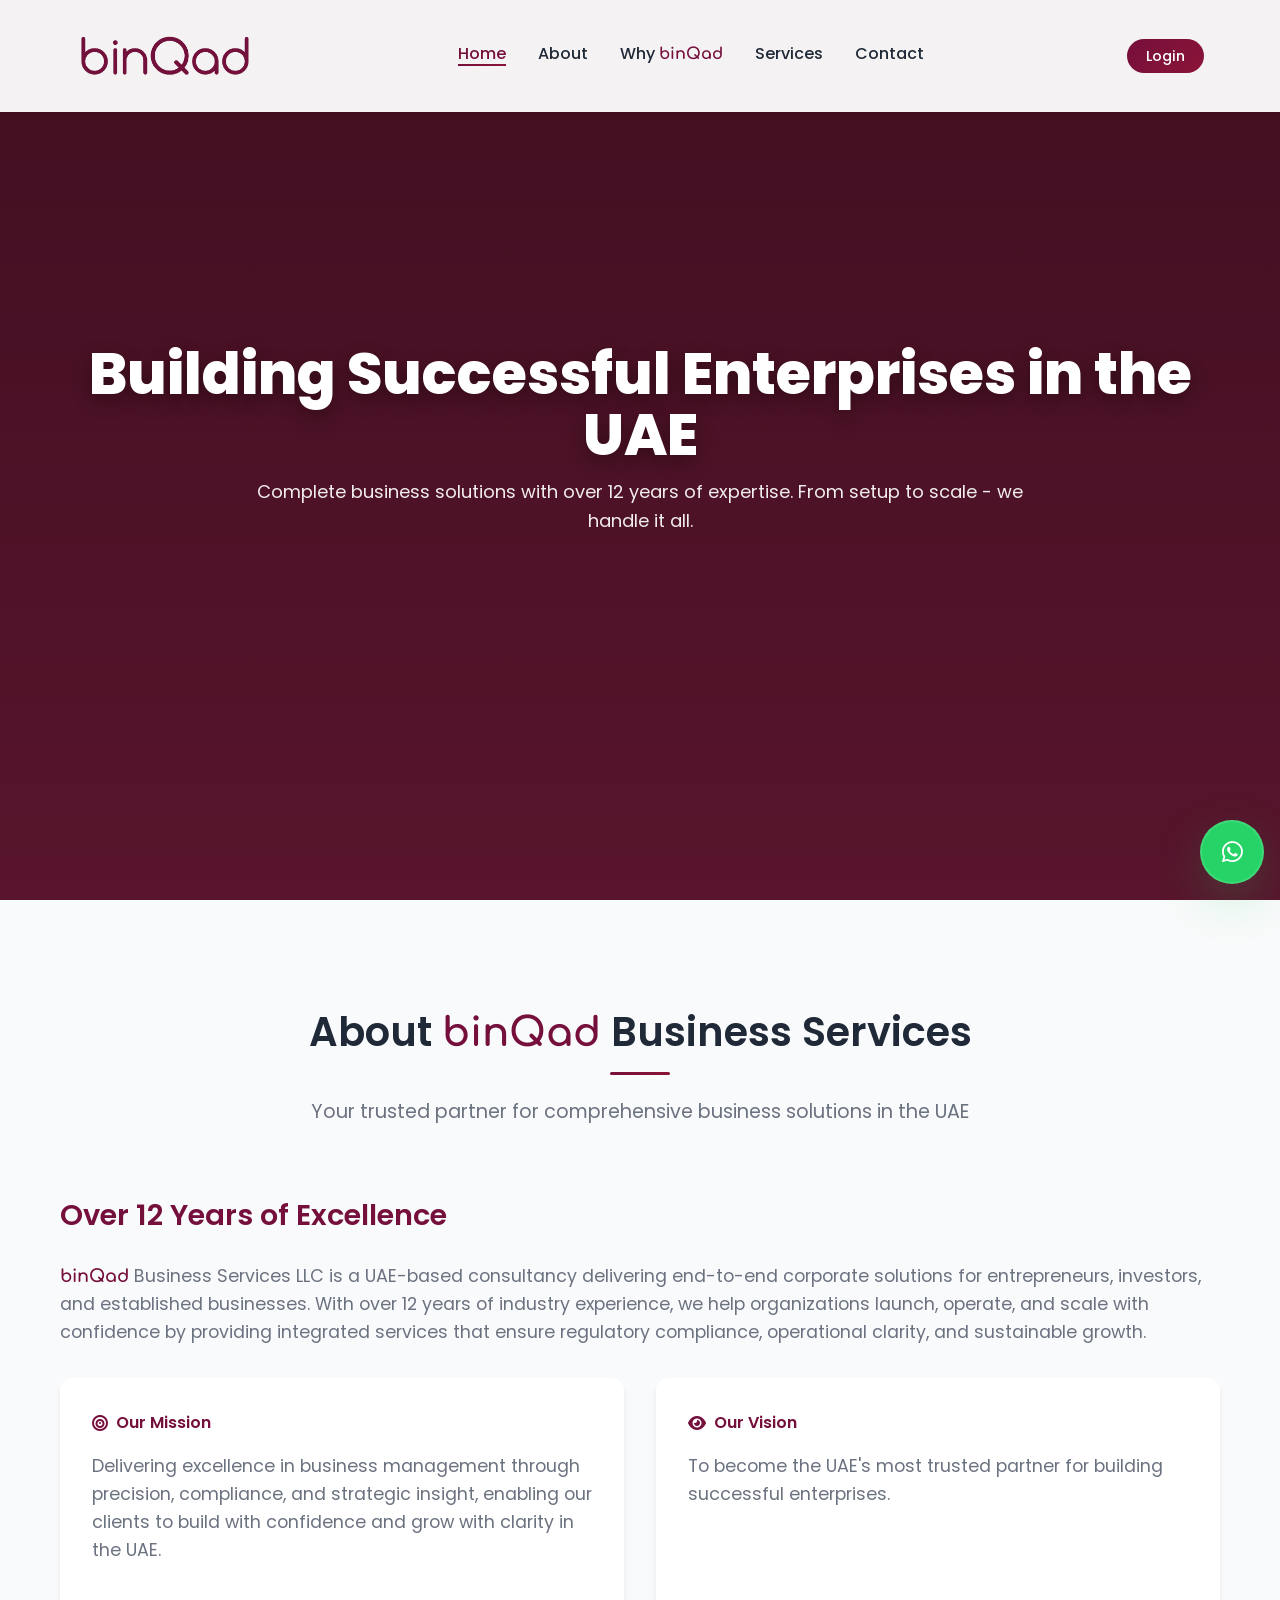
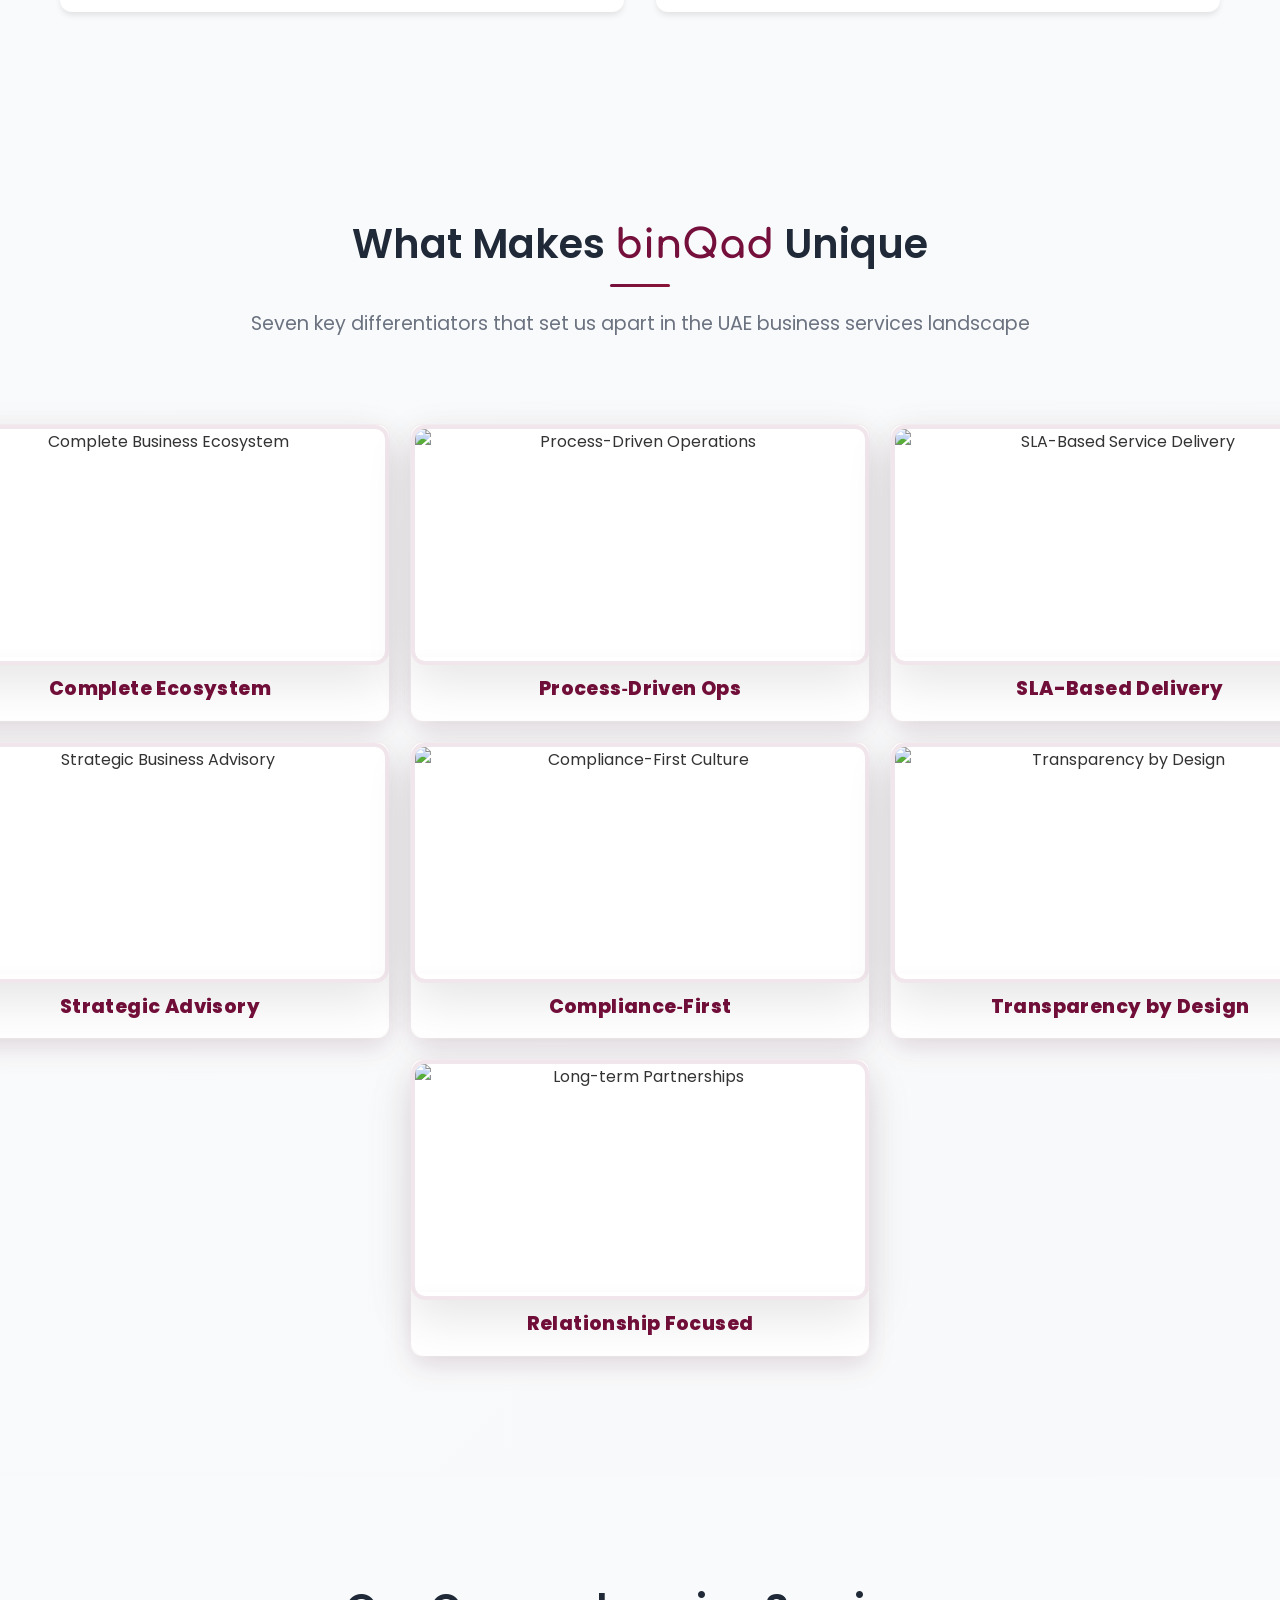
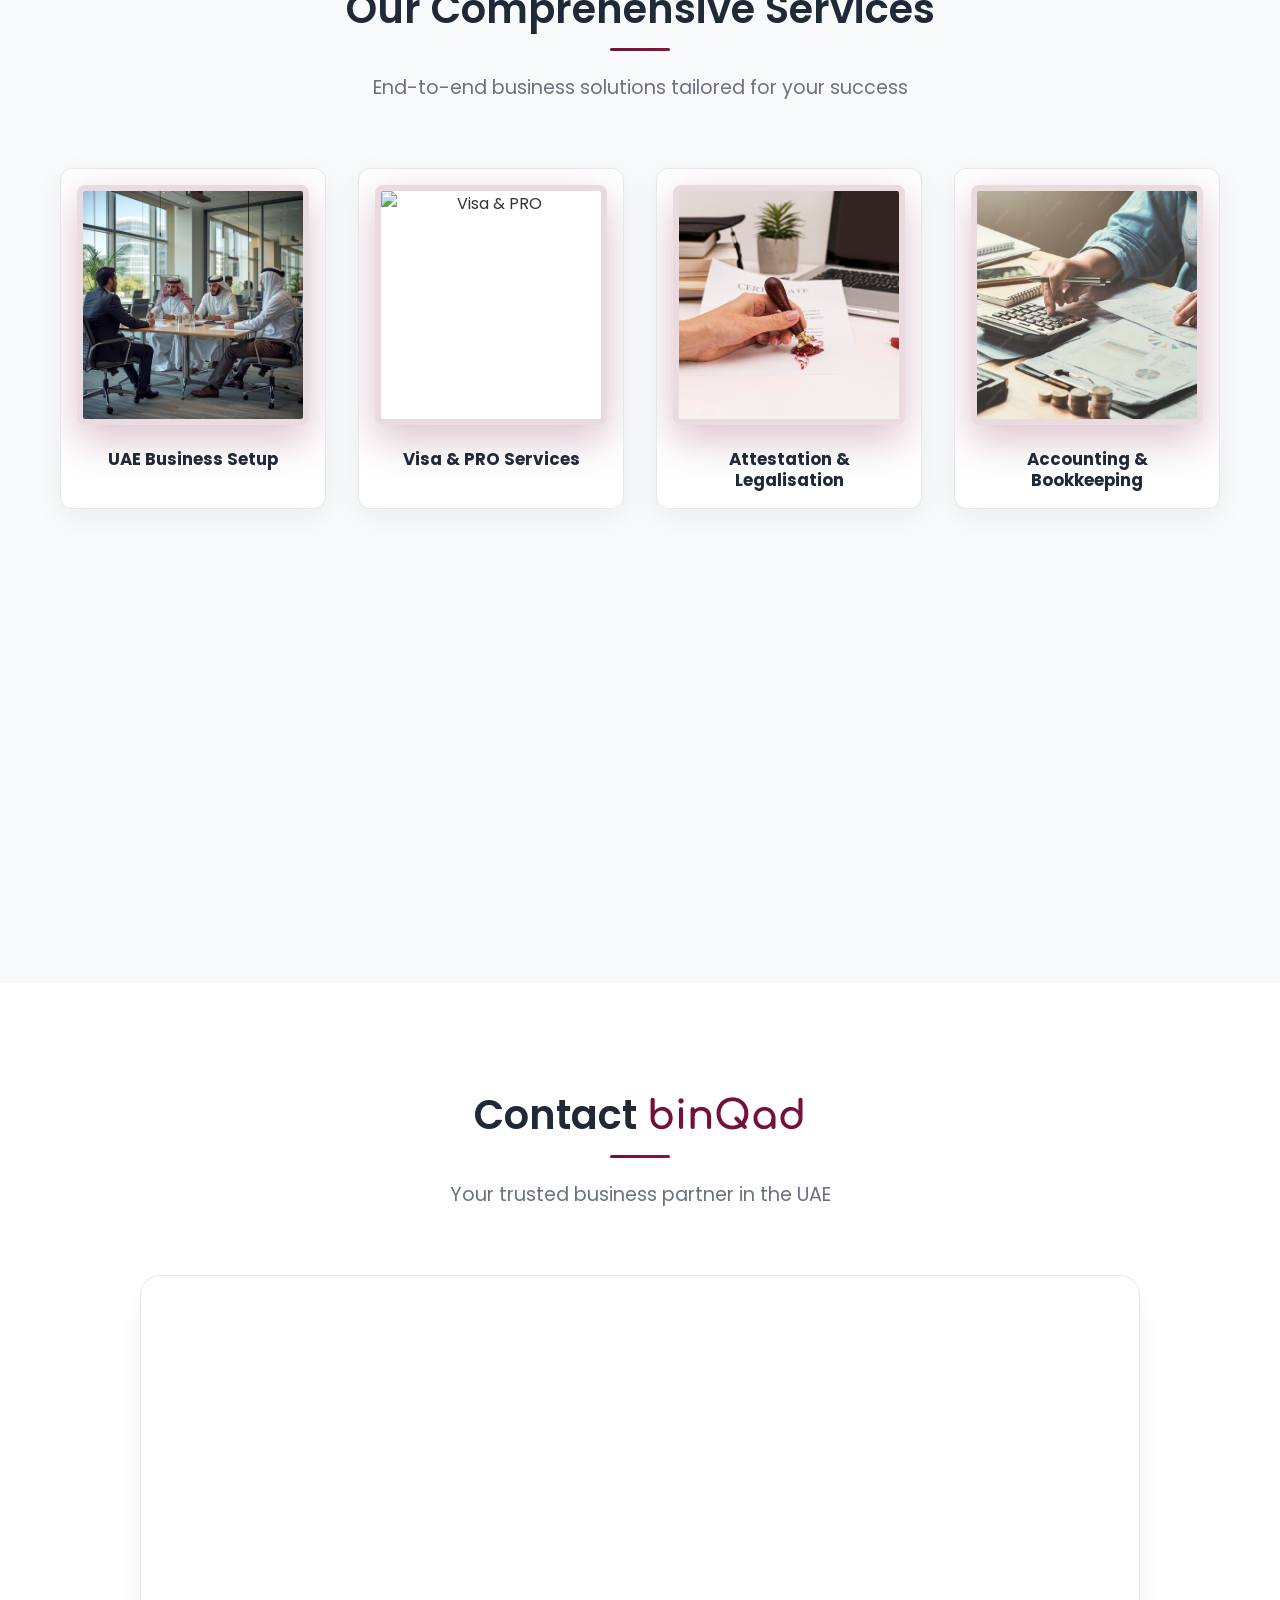
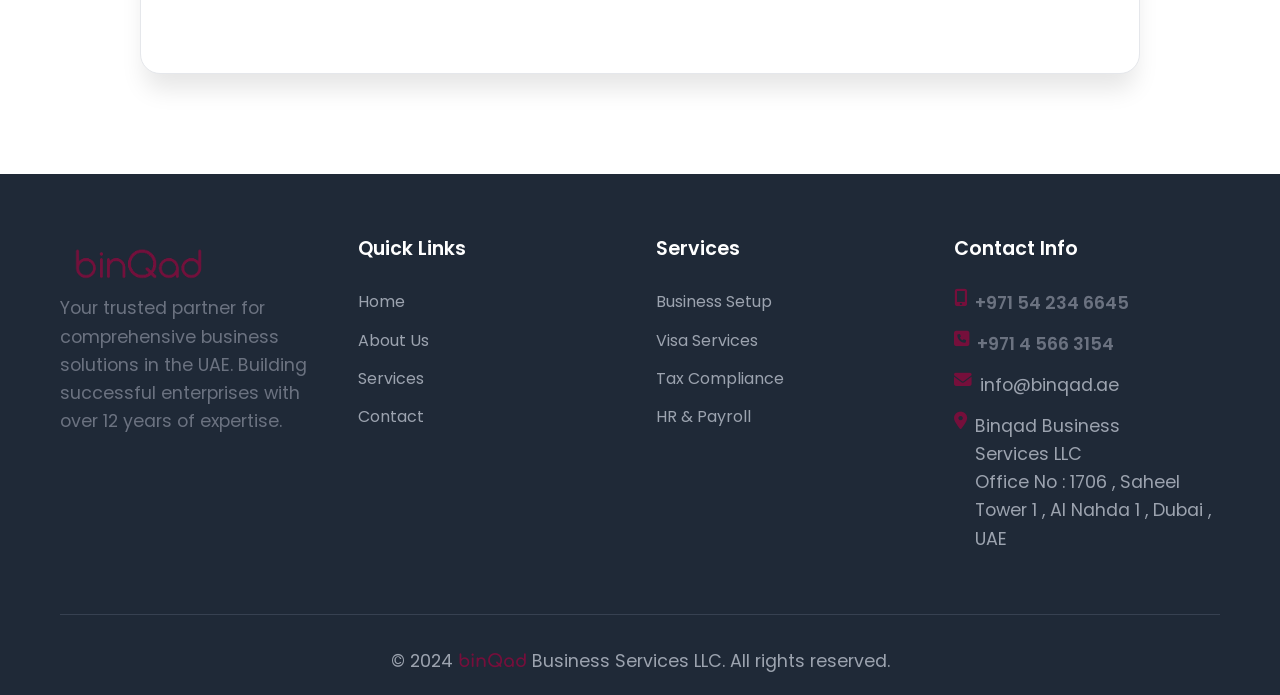
==== website/index.html @ a3c6a00b "Refactor floating WhatsApp button and update footer logo for improved layout" ====
<!DOCTYPE html>
<html lang="en">
  <head>
    <meta charset="UTF-8" />
    <meta name="viewport" content="width=device-width, initial-scale=1.0" />
    <title>binQad Business Services LLC - UAE Business Solutions</title>
    <link rel="icon" type="image/svg+xml" href="favicon.svg" />
    <link rel="stylesheet" href="css/style.css" />
    <link
      href="https://cdnjs.cloudflare.com/ajax/libs/font-awesome/6.4.0/css/all.min.css"
      rel="stylesheet"
    />
    <link rel="preconnect" href="https://fonts.googleapis.com" />
    <link rel="preconnect" href="https://fonts.gstatic.com" crossorigin />
    <link
      href="https://fonts.googleapis.com/css2?family=Poppins:wght@300;400;500;600;700&display=swap"
      rel="stylesheet"
    />
    <link
      href="https://fonts.googleapis.com/css2?family=Comfortaa:wght@700&display=swap"
      rel="stylesheet"
    />
  </head>
  <body>
    <!-- Navigation -->
    <nav class="navbar">
      <div class="nav-container">
        <div class="nav-logo">
          <img src="images/logo3.png" alt="binQad Business Services" />
        </div>

        <div class="nav-menu">
          <a href="#home" class="nav-link">Home</a>
          <a href="#about" class="nav-link">About</a>
          <a href="#uniqueness" class="nav-link"
            >Why <span class="brand">binQad</span></a
          >
          <a href="#services" class="nav-link">Services</a>
          <a href="#contact" class="nav-link">Contact</a>
          <div class="nav-actions mobile-only">
            <a
              href="https://binqad.bitrix24.com"
              class="nav-link login-btn"
              target="_blank"
              >Login</a
            >
          </div>
        </div>
        <div class="nav-actions">
          <a
            href="https://binqad.bitrix24.com"
            class="nav-link login-btn"
            target="_blank"
            >Login</a
          >
        </div>
        <div class="nav-toggle" id="mobile-menu">
          <span class="bar"></span>
          <span class="bar"></span>
          <span class="bar"></span>
        </div>
      </div>
    </nav>

    <!-- Hero Section -->
    <section id="home" class="hero">
      <div class="hero-background">
        <div class="hero-slide active"></div>
        <div class="hero-slide"></div>
        <div class="hero-slide"></div>
        <div class="hero-slide"></div>
      </div>
      <div class="hero-overlay"></div>
      <div class="hero-content">
        <div class="hero-text">
          <h1>Building Successful Enterprises in the UAE</h1>
          <p>
            Complete business solutions with over 12 years of expertise. From
            setup to scale - we handle it all.
          </p>
          <!-- <div class="hero-buttons">
            <button
              class="btn-primary"
              onclick="document.getElementById('contact').scrollIntoView({behavior: 'smooth'})"
            >
              Get Started
            </button>
            <button
              class="btn-secondary"
              onclick="document.getElementById('about').scrollIntoView({behavior: 'smooth'})"
            >
              Learn More
            </button>
          </div> -->
        </div>
        <!-- Floating WhatsApp button (hero) - moved into global floating actions -->
        <!-- Floating cards removed per request -->
        <!--
        <div class="hero-image">
          <div class="hero-illustration">
            <div class="floating-card card-1">
              <i class="fas fa-building"></i>
              <span>Business Setup</span>
            </div>
            <div class="floating-card card-2">
              <i class="fas fa-passport"></i>
              <span>Visa Services</span>
            </div>
            <div class="floating-card card-3">
              <i class="fas fa-calculator"></i>
              <span>Tax Compliance</span>
            </div>
          </div>
        </div>
        -->
        <!-- End floating cards -->
      </div>
    </section>

    <!-- About Section -->
    <section id="about" class="about">
      <div class="container">
        <div class="section-header">
          <h2>About <span class="brand">binQad</span> Business Services</h2>
          <p>
            Your trusted partner for comprehensive business solutions in the UAE
          </p>
        </div>

        <div class="about-content">
          <div class="about-text">
            <h3>Over 12 Years of Excellence</h3>
            <p>
              <span class="brand">binQad</span> Business Services LLC is a
              UAE-based consultancy delivering end-to-end corporate solutions
              for entrepreneurs, investors, and established businesses. With
              over 12 years of industry experience, we help organizations
              launch, operate, and scale with confidence by providing integrated
              services that ensure regulatory compliance, operational clarity,
              and sustainable growth.
            </p>

            <div class="mission-vision">
              <div class="mission">
                <h4><i class="fas fa-bullseye"></i> Our Mission</h4>
                <p>
                  Delivering excellence in business management through
                  precision, compliance, and strategic insight, enabling our
                  clients to build with confidence and grow with clarity in the
                  UAE.
                </p>
              </div>
              <div class="vision">
                <h4><i class="fas fa-eye"></i> Our Vision</h4>
                <p>
                  To become the UAE's most trusted partner for building
                  successful enterprises.
                </p>
              </div>
            </div>
          </div>
        </div>
      </div>
    </section>

    <!-- What Makes binQad Unique Section -->
    <section id="uniqueness" class="uniqueness">
      <div class="container">
        <div class="section-header">
          <h2>What Makes <span class="brand">binQad</span> Unique</h2>
          <p>
            Seven key differentiators that set us apart in the UAE business
            services landscape
          </p>
        </div>

        <div class="uniqueness-carousel">
          <div class="carousel-container">
            <div class="carousel-wrapper">
              <div class="carousel-track" id="uniqueness-carousel-track">
                <div class="unique-item" tabindex="0">
                  <div class="unique-image">
                    <img
                      src="images/unique-1.jpg"
                      alt="Complete Business Ecosystem"
                    />
                  </div>
                  <div class="unique-content">
                    <h3>Complete Ecosystem</h3>
                    <p class="unique-desc">
                      binQad is not just a service provider — we operate as a
                      full business support ecosystem. From business setup to
                      compliance, HR, taxation, finance and strategy, every
                      essential service is managed under one roof.
                    </p>
                  </div>
                </div>

                <div class="unique-item" tabindex="0">
                  <div class="unique-image">
                    <img
                      src="images/unique-2.jpg"
                      alt="Process-Driven Operations"
                    />
                  </div>
                  <div class="unique-content">
                    <h3>Process‑Driven Ops</h3>
                    <p class="unique-desc">
                      Our operations run on structured systems and documented
                      workflows, not individual dependency. This ensures
                      reliability, consistency, and quality delivery at every
                      stage of your business journey.
                    </p>
                  </div>
                </div>

                <div class="unique-item" tabindex="0">
                  <div class="unique-image">
                    <img
                      src="images/unique-3.jpg"
                      alt="SLA-Based Service Delivery"
                    />
                  </div>
                  <div class="unique-content">
                    <h3>SLA-Based Delivery</h3>
                    <p class="unique-desc">
                      We work with defined service timelines and accountability
                      standards. Clients experience transparency, faster
                      processing, and professional control over every
                      transaction and task.
                    </p>
                  </div>
                </div>

                <div class="unique-item" tabindex="0">
                  <div class="unique-image">
                    <img
                      src="images/unique-4.jpg"
                      alt="Strategic Business Advisory"
                    />
                  </div>
                  <div class="unique-content">
                    <h3>Strategic Advisory</h3>
                    <p class="unique-desc">
                      binQad goes beyond paperwork by offering business advisory
                      and optimization support. We help companies make informed
                      decisions, not just complete formalities.
                    </p>
                  </div>
                </div>

                <div class="unique-item" tabindex="0">
                  <div class="unique-image">
                    <img
                      src="images/unique-5.jpg"
                      alt="Compliance-First Culture"
                    />
                  </div>
                  <div class="unique-content">
                    <h3>Compliance‑First</h3>
                    <p class="unique-desc">
                      We proactively monitor regulatory requirements across
                      visas, tax, labor, and licensing. This protects your
                      business from penalties and unexpected operational risks.
                    </p>
                  </div>
                </div>

                <div class="unique-item" tabindex="0">
                  <div class="unique-image">
                    <img
                      src="images/unique-6.jpg"
                      alt="Transparency by Design"
                    />
                  </div>
                  <div class="unique-content">
                    <h3>Transparency by Design</h3>
                    <p class="unique-desc">
                      Every process is structured to give clients clear
                      visibility on cost, progress, and responsibility. No
                      ambiguity. No hidden surprises.
                    </p>
                  </div>
                </div>

                <div class="unique-item" tabindex="0">
                  <div class="unique-image">
                    <img
                      src="images/unique-7.jpg"
                      alt="Long-term Partnerships"
                    />
                  </div>
                  <div class="unique-content">
                    <h3>Relationship Focused</h3>
                    <p class="unique-desc">
                      We build long-term partnerships, not one-time deals. Our
                      role is to grow with our clients, not just serve them.
                    </p>
                  </div>
                </div>
              </div>
            </div>
          </div>
        </div>
      </div>
    </section>

    <!-- Services Section -->
    <section id="services" class="services">
      <div class="container">
        <div class="section-header">
          <h2>Our Comprehensive Services</h2>
          <p>End-to-end business solutions tailored for your success</p>
        </div>

        <div class="services-grid">
          <div class="service-card">
            <div class="service-image">
              <img src="images/service-1.jpg" alt="UAE Business Setup" />
            </div>
            <h3>UAE Business Setup</h3>
            <ul>
              <li>Trade license issuance, renewal & amendment</li>
              <li>Initial approvals and name reservation</li>
              <li>Commercial permits & branch registration</li>
              <li>Business compliance and inspections</li>
              <li>Investor advisory and setup guidance</li>
              <li>Company amendments & liquidation support</li>
            </ul>
          </div>

          <div class="service-card">
            <div class="service-image">
              <img src="images/service-2.jpg" alt="Visa & PRO" />
            </div>
            <h3>Visa & PRO Services</h3>
            <ul>
              <li>Employment, family, visit visa processing</li>
              <li>Golden visa processing</li>
              <li>Emirates ID and immigration services</li>
              <li>Establishment registration and PRO cards</li>
              <li>Work permits and labour services</li>
              <li>DHA, EHS, VIP medicals application</li>
            </ul>
          </div>

          <div class="service-card">
            <div class="service-image">
              <img
                src="images/service-3.jpg"
                alt="Attestation & Legalisation"
              />
            </div>
            <h3>Attestation & Legalisation</h3>
            <ul>
              <li>Educational, commercial & personal attestations</li>
              <li>Embassy and MOFA attestations</li>
              <li>Labour contract attestation</li>
              <li>Certificate legalization</li>
              <li>Lawyer attestation</li>
            </ul>
          </div>

          <div class="service-card">
            <div class="service-image">
              <img src="images/service-4.avif" alt="Accounting & Bookkeeping" />
            </div>
            <h3>Accounting & Bookkeeping</h3>
            <ul>
              <li>Bookkeeping and financial reporting</li>
              <li>Invoice setup and accounts management</li>
              <li>Audit support and documentation</li>
              <li>Payroll accounting and expense tracking</li>
            </ul>
          </div>

          <div class="service-card">
            <div class="service-image">
              <img
                src="images/service-5.webp"
                alt="Tax Registration & Compliance"
              />
            </div>
            <h3>Tax Registration & Compliance</h3>
            <ul>
              <li>VAT registration and deregistration</li>
              <li>VAT filing and reporting</li>
              <li>Corporate tax registration and filing</li>
              <li>FTA amendments and compliance support</li>
              <li>Overdue filing and penalty resolution</li>
            </ul>
          </div>

          <div class="service-card">
            <div class="service-image">
              <img src="images/service-6.jpg" alt="HR Consulting & Payroll" />
            </div>
            <h3>HR Consulting & Payroll</h3>
            <ul>
              <li>Labour contracts and amendments</li>
              <li>WPS registration and salary processing</li>
              <li>HR policy structure and documentation</li>
              <li>Emiratisation advisory and Nafis support</li>
            </ul>
          </div>

          <div class="service-card">
            <div class="service-image">
              <img
                src="images/service-7.avif"
                alt="Business Strategy & Optimization"
              />
            </div>
            <h3>Business Strategy & Optimization</h3>
            <ul>
              <li>Business structuring and growth advisory</li>
              <li>Operational streamlining</li>
              <li>Cost optimization strategies</li>
              <li>Compliance risk management</li>
              <li>Process planning</li>
            </ul>
          </div>

          <div class="service-card">
            <div class="service-image">
              <img
                src="images/service-8.jpeg"
                alt="Corporate Support Services"
              />
            </div>
            <h3>Corporate Support Services</h3>
            <ul>
              <li>Legal assistance coordination</li>
              <li>Corporate documentation management</li>
              <li>Ownership transfer</li>
              <li>Bank account opening assistance</li>
              <li>Ongoing administrative support</li>
            </ul>
          </div>
        </div>
      </div>
    </section>

    <!-- Contact Section -->
    <section id="contact" class="contact">
      <div class="container">
        <div class="section-header">
          <h2>Contact <span class="brand">binQad</span></h2>
          <p>Your trusted business partner in the UAE</p>
        </div>

        <div class="contact-professional">
          <div class="contact-card-simple">
            <div class="contact-grid">
              <div class="contact-item-pro">
                <div class="contact-icon-pro">
                  <i class="fas fa-phone-alt"></i>
                </div>
                <div class="contact-text">
                  <h4>Call Us</h4>
                  <p class="contact-link-lines">
                    <a href="tel:+971542346645" class="contact-link"
                      >+971 54 234 6645</a
                    ><br />
                    <a href="tel:+97145663154" class="contact-link"
                      >+971 4 566 3154</a
                    >
                  </p>
                </div>
              </div>

              <div class="contact-item-pro">
                <div class="contact-icon-pro">
                  <i class="fas fa-envelope"></i>
                </div>
                <div class="contact-text">
                  <h4>Email Us</h4>
                  <a href="mailto:info@binqad.ae" class="contact-link"
                    >info@binqad.ae</a
                  >
                </div>
              </div>

              <div
                class="contact-item-pro office-location"
                onclick="window.open('https://www.google.com/maps/place/Binqad+Business+Services+LLC/@25.2857233,55.3604656,17z/data=!3m1!4b1!4m6!3m5!1s0x3e5f5de454bc0831:0x51da2a93bb8729ca!8m2!3d25.2857233!4d55.3604656!16s%2Fg%2F11yn_04ntz?entry=ttu&g_ep=EgoyMDI1MTIwOS4wIKXMDSoKLDEwMDc5MjA2OUgBUAM%3D', '_blank')"
              >
                <div class="contact-icon-pro">
                  <i class="fas fa-map-marker-alt"></i>
                </div>
                <div class="contact-text">
                  <h4>Visit Our Office</h4>
                  <p>Saheel Tower 1, Office 1706<br />Al Nahda 1, Dubai, UAE</p>
                </div>
              </div>

              <div class="contact-item-pro">
                <div class="contact-icon-pro">
                  <i class="fas fa-clock"></i>
                </div>
                <div class="contact-text">
                  <h4>Business Hours</h4>
                  <p>Monday - Saturday: 9 AM - 6 PM<br />Sunday: Closed</p>
                </div>
              </div>
            </div>
          </div>
        </div>
      </div>
    </section>

    <!-- Footer -->
    <footer class="footer">
      <div class="container">
        <div class="footer-content">
          <div class="footer-section">
            <div class="footer-logo">
              <div class="nav-logo-footer">
                <img src="images/logo3.png" alt="binQad Business Services" />
              </div>

            
            </div>
            <p>
              Your trusted partner for comprehensive business solutions in the
              UAE. Building successful enterprises with over 12 years of
              expertise.
            </p>
          </div>

          <div class="footer-section">
            <h4>Quick Links</h4>
            <ul>
              <li><a href="#home">Home</a></li>
              <li><a href="#about">About Us</a></li>
              <li><a href="#services">Services</a></li>
              <li><a href="#contact">Contact</a></li>
            </ul>
          </div>

          <div class="footer-section">
            <h4>Services</h4>
            <ul>
              <li><a href="#services">Business Setup</a></li>
              <li><a href="#services">Visa Services</a></li>
              <li><a href="#services">Tax Compliance</a></li>
              <li><a href="#services">HR & Payroll</a></li>
            </ul>
          </div>

          <div class="footer-section">
            <h4>Contact Info</h4>
            <div class="footer-contact">
              <p>
                <i class="fas fa-mobile-alt"></i>
                <a href="tel:+971542346645">+971 54 234 6645</a>
              </p>
              <p class="footer-office-phone">
                <i class="fas fa-phone-square"></i>
                <a href="tel:+97145663154">+971 4 566 3154</a>
              </p>
              <p><i class="fas fa-envelope"></i> info@binqad.ae</p>
              <p>
                <i class="fas fa-map-marker-alt"></i>
                Binqad Business Services&nbsp;LLC<br />
                Office No : 1706 , Saheel Tower 1 , Al Nahda 1 , Dubai , UAE
              </p>
            </div>
          </div>
        </div>

        <div class="footer-bottom">
          <p>
            &copy; 2024 <span class="brand">binQad</span> Business Services LLC.
            All rights reserved.
          </p>
        </div>
      </div>
    </footer>

    <script src="js/script.js"></script>
    <!-- Service details modal -->
    <div id="service-modal-overlay" class="modal-overlay" aria-hidden="true">
      <div
        id="service-modal"
        class="service-modal"
        role="dialog"
        aria-modal="true"
      >
        <button class="modal-close" id="service-modal-close" aria-label="Close">
          &times;
        </button>
        <div class="modal-body">
          <div class="modal-image">
            <img src="" alt="" id="service-modal-image" />
          </div>
          <div class="modal-info">
            <h3 id="service-modal-title"></h3>
            <ul id="service-modal-points" class="modal-points"></ul>
          </div>
        </div>
      </div>
    </div>

    <!-- Floating actions: stack chat + back-to-top to avoid overlap -->
    <div class="floating-actions" aria-hidden="false">
      <a
        href="https://wa.me/971542346645"
        class="hero-whatsapp"
        target="_blank"
        aria-label="Chat on WhatsApp"
      >
        <i class="fab fa-whatsapp"></i>
      </a>

      <!-- Back-to-top disabled per request (commented out) -->
      <!--
      <button id="back-to-top" class="back-to-top" aria-label="Back to top">
        <i class="fas fa-arrow-up"></i>
      </button>
      -->
    </div>
  </body>
</html>
---- website/css/style.css ----
��/ *   R e s e t   a n d   B a s e   S t y l e s   * /  
 *   {  
     m a r g i n :   0 ;  
     p a d d i n g :   0 ;  
     b o x - s i z i n g :   b o r d e r - b o x ;  
 }  
  
 h t m l   {  
     s c r o l l - b e h a v i o r :   s m o o t h ;  
 }  
  
 b o d y   {  
     f o n t - f a m i l y :   " P o p p i n s " ,   s a n s - s e r i f ;  
     l i n e - h e i g h t :   1 . 6 ;  
     c o l o r :   # 3 3 3 ;  
     o v e r f l o w - x :   h i d d e n ;  
 }  
  
 / *   C S S   V a r i a b l e s   f o r   C l a r e t   &   B l a c k   T h e m e   * /  
 : r o o t   {  
     - - p r i m a r y - c l a r e t :   # 7 5 0 f 3 b ;  
     - - s e c o n d a r y - c l a r e t :   # 8 b 1 5 3 8 ;  
     - - l i g h t - c l a r e t :   # a 6 1 e 4 d ;  
     - - d a r k - c l a r e t :   # 5 c 0 b 2 e ;  
     - - b l a c k :   # 0 0 0 0 0 0 ;  
     - - g r a d i e n t - c l a r e t :   l i n e a r - g r a d i e n t ( 1 3 5 d e g ,   # 7 5 0 f 3 b   0 % ,   # 8 b 1 5 3 8   1 0 0 % ) ;  
     - - g r a d i e n t - c l a r e t - 2 :   l i n e a r - g r a d i e n t ( 1 3 5 d e g ,   # 9 e 1 b 4 f   0 % ,   # c 0 2 5 6 0   1 0 0 % ) ;  
     - - t e x t - d a r k :   # 1 f 2 9 3 7 ;  
     - - t e x t - l i g h t :   # 6 b 7 2 8 0 ;  
     - - w h i t e :   # f f f f f f ;  
     - - l i g h t - g r a y :   # f 9 f a f b ;  
     - - b o r d e r - c o l o r :   # e 5 e 7 e b ;  
     - - l i g h t - b g C o l o r :   # 7 5 0 f 3 b 1 A ;  
     - - s h a d o w :   0   4 p x   6 p x   - 1 p x   r g b a ( 0 ,   0 ,   0 ,   0 . 1 ) ;  
     - - s h a d o w - l g :   0   2 0 p x   2 5 p x   - 5 p x   r g b a ( 0 ,   0 ,   0 ,   0 . 1 ) ;  
 }  
  
 / *   C o n t a i n e r   * /  
 . c o n t a i n e r   {  
     m a x - w i d t h :   1 2 0 0 p x ;  
     m a r g i n :   0   a u t o ;  
     p a d d i n g :   0   2 0 p x ;  
 }  
  
 / *   T y p o g r a p h y   * /  
 h 1 ,  
 h 2 ,  
 h 3 ,  
 h 4   {  
     c o l o r :   v a r ( - - t e x t - d a r k ) ;  
     f o n t - w e i g h t :   6 0 0 ;  
 }  
  
 h 1   {  
     f o n t - s i z e :   3 . 5 r e m ;  
     l i n e - h e i g h t :   1 . 2 ;  
     m a r g i n - b o t t o m :   1 r e m ;  
 }  
  
 h 2   {  
     f o n t - s i z e :   2 . 5 r e m ;  
     m a r g i n - b o t t o m :   1 r e m ;  
 }  
  
 h 3   {  
     f o n t - s i z e :   1 . 8 r e m ;  
     m a r g i n - b o t t o m :   0 . 8 r e m ;  
 }  
  
 p   {  
     c o l o r :   v a r ( - - t e x t - l i g h t ) ;  
     m a r g i n - b o t t o m :   1 r e m ;  
     f o n t - s i z e :   1 . 1 r e m ;  
 }  
  
 / *   B r a n d   s t y l i n g   f o r   e x a c t   ' b i n Q a d '   t e x t   * /  
 . b r a n d   {  
     f o n t - f a m i l y :   ' C o m f o r t a a ' ,   c u r s i v e ;  
     f o n t - w e i g h t :   7 0 0 ;  
     c o l o r :   v a r ( - - p r i m a r y - c l a r e t ) ;  
     d i s p l a y :   i n l i n e - b l o c k ;  
 }  
  
 / *   N a v i g a t i o n   * /  
 . n a v b a r   {  
     p o s i t i o n :   f i x e d ;  
     t o p :   0 ;  
     w i d t h :   1 0 0 % ;  
     b a c k g r o u n d :   r g b a ( 2 5 5 ,   2 5 5 ,   2 5 5 ,   0 . 9 5 ) ;  
     b a c k d r o p - f i l t e r :   b l u r ( 1 0 p x ) ;  
     z - i n d e x :   1 0 0 0 ;  
     b o x - s h a d o w :   v a r ( - - s h a d o w ) ;  
     t r a n s i t i o n :   a l l   0 . 3 s   e a s e ;  
 }  
  
 . n a v - c o n t a i n e r   {  
     m a x - w i d t h :   1 2 0 0 p x ;  
     m a r g i n :   0   a u t o ;  
     p a d d i n g :   1 r e m   2 0 p x ;  
     d i s p l a y :   g r i d ;  
     g r i d - t e m p l a t e - c o l u m n s :   a u t o   1 f r   a u t o   a u t o ;  
     a l i g n - i t e m s :   c e n t e r ;  
     g a p :   1 r e m ;  
 }  
  
 . n a v - l o g o   h 2   {  
     c o l o r :   v a r ( - - p r i m a r y - c l a r e t ) ;  
     m a r g i n :   0 ;  
     f o n t - s i z e :   1 . 8 r e m ;  
 }  
  
 . n a v - l o g o   i m g   {  
     h e i g h t :   8 0 p x ;       / *   t r y   6 0 p x ,   8 0 p x ,   1 0 0 p x   * /  
     w i d t h :   a u t o ;  
     d i s p l a y :   b l o c k ;  
 }  
 . n a v - l o g o - f o o t e r   h 3   {  
     f o n t - f a m i l y :   ' P o p p i n s ' ,   s a n s - s e r i f ;  
     f o n t - s i z e :   6 4 p x ;                      
     f o n t - w e i g h t :   4 0 0 ;                    
     l e t t e r - s p a c i n g :   1 p x ;          
     m a r g i n :   0 ;  
     c o l o r :   # f f f f f f ;                        
 }  
  
  
 . n a v - l o g o   s p a n   {  
     c o l o r :   v a r ( - - t e x t - l i g h t ) ;  
     f o n t - s i z e :   0 . 9 r e m ;  
     d i s p l a y :   b l o c k ;  
     m a r g i n - t o p :   - 5 p x ;  
 }  
  
 . n a v - m e n u   {  
     d i s p l a y :   f l e x ;  
     g a p :   2 r e m ;  
     j u s t i f y - s e l f :   c e n t e r ;  
     j u s t i f y - c o n t e n t :   c e n t e r ;  
 }  
  
 / *   H i d e   m o b i l e   n a v - a c t i o n s   o n   d e s k t o p   * /  
 . m o b i l e - o n l y   {  
     d i s p l a y :   n o n e ;  
 }  
  
 @ m e d i a   ( m i n - w i d t h :   9 6 9 p x )   {  
     . m o b i l e - o n l y   {  
         d i s p l a y :   n o n e   ! i m p o r t a n t ;  
     }  
     . n a v - c o n t a i n e r   >   . n a v - a c t i o n s   {  
         d i s p l a y :   f l e x ;  
     }  
 }  
  
 / *   S e p a r a t e   a c t i o n s   c o n t a i n e r   f o r   C h a t   /   L o g i n   s o   t h e y   c a n   b e   p o s i t i o n e d   i n d e p e n d e n t l y   * /  
 . n a v - a c t i o n s   {  
     d i s p l a y :   f l e x ;  
     g a p :   1 r e m ;  
     a l i g n - i t e m s :   c e n t e r ;  
 }  
  
 / *   E n s u r e   a c t i o n s   a l i g n   t o   t h e   r i g h t   i n s i d e   t h e   n a v   c o n t a i n e r   * /  
 / *   n a v - a c t i o n s   i s   p o s i t i o n e d   b y   t h e   g r i d   c o l u m n s ;   n o   a u t o   m a r g i n   n e e d e d   * /  
  
 . n a v - l i n k   {  
     c o l o r :   v a r ( - - t e x t - d a r k ) ;  
     t e x t - d e c o r a t i o n :   n o n e ;  
     f o n t - w e i g h t :   5 0 0 ;  
     t r a n s i t i o n :   a l l   0 . 3 s   e a s e ;  
     p o s i t i o n :   r e l a t i v e ;  
 }  
  
 . n a v - l i n k   {  
     d i s p l a y :   i n l i n e - b l o c k ;  
     l i n e - h e i g h t :   1 ;  
     p a d d i n g - b o t t o m :   4 p x ;  
 }  
  
 . n a v - l i n k : : a f t e r   {  
     c o n t e n t :   " " ;  
     p o s i t i o n :   a b s o l u t e ;  
     w i d t h :   0 ;  
     h e i g h t :   2 p x ;  
     b o t t o m :   0 ;  
     l e f t :   0 ;  
     b a c k g r o u n d :   v a r ( - - g r a d i e n t - c l a r e t ) ;  
     t r a n s i t i o n :   w i d t h   0 . 3 s   e a s e ;  
 }  
  
 . n a v - l i n k : h o v e r : : a f t e r ,  
 . n a v - l i n k . a c t i v e : : a f t e r   {  
     w i d t h :   1 0 0 % ;  
 }  
  
 . n a v - l i n k : h o v e r ,  
 . n a v - l i n k . a c t i v e   {  
     c o l o r :   v a r ( - - p r i m a r y - c l a r e t ) ;  
 }  
  
 . l o g i n - b t n   {  
     b a c k g r o u n d :   v a r ( - - g r a d i e n t - c l a r e t ) ;  
     c o l o r :   v a r ( - - w h i t e )   ! i m p o r t a n t ;  
     p a d d i n g :   0 . 6 r e m   1 . 2 r e m ;  
     b o r d e r - r a d i u s :   2 5 p x ;  
     t r a n s i t i o n :   a l l   0 . 3 s   e a s e ;  
     m a r g i n - l e f t :   1 r e m ;  
     t e x t - d e c o r a t i o n :   n o n e ;  
     f o n t - s i z e :   0 . 9 r e m ;  
     f o n t - w e i g h t :   5 0 0 ;  
 }  
  
 . w h a t s a p p - b t n   {  
     b a c k g r o u n d :   # 2 5 D 3 6 6 ;  
     c o l o r :   v a r ( - - w h i t e )   ! i m p o r t a n t ;  
     p a d d i n g :   0 . 6 r e m   1 . 2 r e m ;  
     b o r d e r - r a d i u s :   2 5 p x ;  
     t r a n s i t i o n :   a l l   0 . 3 s   e a s e ;  
     m a r g i n - l e f t :   1 r e m ;  
     t e x t - d e c o r a t i o n :   n o n e ;  
     f o n t - s i z e :   0 . 9 r e m ;  
     f o n t - w e i g h t :   5 0 0 ;  
     d i s p l a y :   f l e x ;  
     a l i g n - i t e m s :   c e n t e r ;  
     g a p :   0 . 5 r e m ;  
 }  
  
 . w h a t s a p p - b t n : h o v e r   {  
     b a c k g r o u n d :   # 2 0 b a 5 5 ;  
     t r a n s f o r m :   t r a n s l a t e Y ( - 2 p x ) ;  
     b o x - s h a d o w :   v a r ( - - s h a d o w ) ;  
     c o l o r :   v a r ( - - w h i t e )   ! i m p o r t a n t ;  
 }  
  
 . w h a t s a p p - b t n : : a f t e r   {  
     d i s p l a y :   n o n e ;  
 }  
  
 . l o g i n - b t n : h o v e r   {  
     b a c k g r o u n d :   l i n e a r - g r a d i e n t ( 1 3 5 d e g ,   # 8 b 1 5 3 8   0 % ,   # a 6 1 e 4 d   1 0 0 % ) ;  
     t r a n s f o r m :   t r a n s l a t e Y ( - 2 p x ) ;  
     b o x - s h a d o w :   v a r ( - - s h a d o w ) ;  
     c o l o r :   v a r ( - - w h i t e )   ! i m p o r t a n t ;  
 }  
  
 . l o g i n - b t n : : a f t e r   {  
     d i s p l a y :   n o n e ;  
 }  
  
 . n a v - t o g g l e   {  
     d i s p l a y :   n o n e ;  
     f l e x - d i r e c t i o n :   c o l u m n ;  
     c u r s o r :   p o i n t e r ;  
 }  
  
 . b a r   {  
     w i d t h :   2 5 p x ;  
     h e i g h t :   3 p x ;  
     b a c k g r o u n d :   v a r ( - - p r i m a r y - c l a r e t ) ;  
     m a r g i n :   3 p x   0 ;  
     t r a n s i t i o n :   0 . 3 s ;  
     b o r d e r - r a d i u s :   2 p x ;  
 }  
  
 / *   H e r o   S e c t i o n   * /  
 . h e r o   {  
     p o s i t i o n :   r e l a t i v e ;  
     m i n - h e i g h t :   1 0 0 v h ;  
     d i s p l a y :   f l e x ;  
     a l i g n - i t e m s :   c e n t e r ;  
     j u s t i f y - c o n t e n t :   c e n t e r ;  
     o v e r f l o w :   h i d d e n ;  
     b a c k g r o u n d :   l i n e a r - g r a d i e n t ( 1 8 0 d e g ,   v a r ( - - l i g h t - g r a y )   0 % ,   # f f f f f f   1 0 0 % ) ;  
 }  
  
 / *   H e r o   B a c k g r o u n d   C a r o u s e l   * /  
 . h e r o - b a c k g r o u n d   {  
     p o s i t i o n :   a b s o l u t e ;  
     t o p :   0 ;  
     l e f t :   0 ;  
     w i d t h :   1 0 0 % ;  
     h e i g h t :   1 0 0 % ;  
     z - i n d e x :   0 ;  
 }  
  
 . h e r o - s l i d e   {  
     p o s i t i o n :   a b s o l u t e ;  
     t o p :   0 ;  
     l e f t :   0 ;  
     w i d t h :   1 0 0 % ;  
     h e i g h t :   1 0 0 % ;  
     b a c k g r o u n d - s i z e :   c o v e r ;  
     b a c k g r o u n d - p o s i t i o n :   c e n t e r   c e n t e r ;  
     b a c k g r o u n d - r e p e a t :   n o - r e p e a t ;  
     o p a c i t y :   0 ;  
     t r a n s i t i o n :   o p a c i t y   2 s   e a s e - i n - o u t ;  
 }  
  
 . h e r o - s l i d e . a c t i v e   {  
     o p a c i t y :   1 ;  
 }  
  
 . h e r o - s l i d e : n t h - c h i l d ( 1 )   {  
     b a c k g r o u n d - i m a g e :   u r l ( ' . . / i m a g e s / h e r o - 1 . j p g ' ) ;  
     b a c k g r o u n d - c o l o r :   # 7 5 1 B 3 B ;   / *   F a l l b a c k   c o l o r   * /  
 }  
  
 . h e r o - s l i d e : n t h - c h i l d ( 2 )   {  
     b a c k g r o u n d - i m a g e :   u r l ( ' . . / i m a g e s / h e r o - 2 . j p g ' ) ;  
     b a c k g r o u n d - c o l o r :   # 7 5 1 B 3 B ;   / *   F a l l b a c k   c o l o r   * /  
 }  
  
 . h e r o - s l i d e : n t h - c h i l d ( 3 )   {  
     b a c k g r o u n d - i m a g e :   u r l ( ' . . / i m a g e s / h e r o - 3 . j p g ' ) ;  
     b a c k g r o u n d - c o l o r :   # 7 5 1 B 3 B ;   / *   F a l l b a c k   c o l o r   * /  
 }  
  
 . h e r o - s l i d e : n t h - c h i l d ( 4 )   {  
     b a c k g r o u n d - i m a g e :   u r l ( ' . . / i m a g e s / h e r o - 4 . j p g ' ) ;  
     b a c k g r o u n d - c o l o r :   # 7 5 1 B 3 B ;   / *   F a l l b a c k   c o l o r   * /  
 }  
  
 . h e r o - o v e r l a y   {  
     p o s i t i o n :   a b s o l u t e ;  
     t o p :   0 ;  
     l e f t :   0 ;  
     w i d t h :   1 0 0 % ;  
     h e i g h t :   1 0 0 % ;  
     / *   s t r o n g e r   d a r k   o v e r l a y   f o r   b e t t e r   t e x t   c o n t r a s t   * /  
     b a c k g r o u n d :   l i n e a r - g r a d i e n t ( 1 8 0 d e g ,   r g b a ( 0 , 0 , 0 , 0 . 4 5 )   0 % ,   r g b a ( 0 , 0 , 0 , 0 . 2 5 )   1 0 0 % ) ;  
     z - i n d e x :   1 ;  
 }  
  
 . h e r o - c o n t e n t   {  
     m a x - w i d t h :   1 2 0 0 p x ;  
     m a r g i n :   0   a u t o ;  
     p a d d i n g :   0   2 r e m ;  
     d i s p l a y :   f l e x ;  
     f l e x - d i r e c t i o n :   c o l u m n ;  
     g a p :   1 . 5 r e m ;  
     a l i g n - i t e m s :   c e n t e r ;  
     j u s t i f y - c o n t e n t :   c e n t e r ;  
     p o s i t i o n :   r e l a t i v e ;  
     z - i n d e x :   2 ;  
     m i n - h e i g h t :   1 0 0 v h ;  
     w i d t h :   1 0 0 % ;  
     t e x t - a l i g n :   c e n t e r ;  
 }  
  
 . h e r o - t e x t   h 1   {  
     c o l o r :   v a r ( - - w h i t e ) ;  
     f o n t - s i z e :   3 . 6 r e m ;  
     l i n e - h e i g h t :   1 . 0 5 ;  
     m a r g i n - b o t t o m :   0 . 8 r e m ;  
     f o n t - w e i g h t :   8 0 0 ;  
     a n i m a t i o n :   f a d e I n U p   1 s   e a s e ;  
     t e x t - s h a d o w :   0   6 p x   1 8 p x   r g b a ( 0 , 0 , 0 , 0 . 3 5 ) ;  
 }  
  
 . h e r o - t e x t   p   {  
     c o l o r :   r g b a ( 2 5 5 , 2 5 5 , 2 5 5 , 0 . 9 2 ) ;  
     f o n t - s i z e :   1 . 1 2 5 r e m ;  
     l i n e - h e i g h t :   1 . 6 ;  
     m a r g i n - b o t t o m :   1 . 2 5 r e m ;  
     f o n t - w e i g h t :   4 0 0 ;  
     m a x - w i d t h :   8 2 0 p x ;  
     m a r g i n - l e f t :   a u t o ;  
     m a r g i n - r i g h t :   a u t o ;  
     a n i m a t i o n :   f a d e I n U p   1 s   e a s e   0 . 2 s   b o t h ;  
 }  
  
 / *   O p t i o n a l   s u b t l e   t r a n s l u c e n t   c a r d   b e h i n d   h e r o   t e x t   f o r   v e r y   b u s y   i m a g e s   * /  
 . h e r o - t e x t   . h e r o - t e x t - c a r d   {  
     d i s p l a y :   i n l i n e - b l o c k ;  
     b a c k g r o u n d :   r g b a ( 2 5 5 , 2 5 5 , 2 5 5 , 0 . 0 4 ) ;  
     p a d d i n g :   1 8 p x   2 8 p x ;  
     b o r d e r - r a d i u s :   1 2 p x ;  
     b a c k d r o p - f i l t e r :   b l u r ( 6 p x ) ;  
 }  
  
 . h e r o - b u t t o n s   {  
     d i s p l a y :   f l e x ;  
     g a p :   1 r e m ;  
     a n i m a t i o n :   f a d e I n U p   1 s   e a s e   0 . 4 s   b o t h ;  
 }  
  
 @ m e d i a   ( m a x - w i d t h :   9 0 0 p x )   {  
     . h e r o - t e x t   h 1   {   f o n t - s i z e :   2 . 2 r e m ;   }  
     . h e r o - t e x t   p   {   f o n t - s i z e :   1 r e m ;   m a x - w i d t h :   9 0 % ;   }  
 }  
  
 @ m e d i a   ( m a x - w i d t h :   4 8 0 p x )   {  
     . h e r o - t e x t   h 1   {   f o n t - s i z e :   1 . 6 r e m ;   }  
     . h e r o - t e x t   p   {   f o n t - s i z e :   0 . 9 5 r e m ;   }  
 }  
  
 / *   B u t t o n s   * /  
 . b t n - p r i m a r y ,  
 . b t n - s e c o n d a r y   {  
     p a d d i n g :   1 5 p x   3 0 p x ;  
     b o r d e r :   n o n e ;  
     b o r d e r - r a d i u s :   8 p x ;  
     f o n t - s i z e :   1 . 1 r e m ;  
     f o n t - w e i g h t :   6 0 0 ;  
     c u r s o r :   p o i n t e r ;  
     t r a n s i t i o n :   a l l   0 . 3 s   e a s e ;  
     t e x t - d e c o r a t i o n :   n o n e ;  
     d i s p l a y :   i n l i n e - b l o c k ;  
 }  
  
 . b t n - p r i m a r y   {  
     b a c k g r o u n d :   v a r ( - - w h i t e ) ;  
     c o l o r :   v a r ( - - p r i m a r y - c l a r e t ) ;  
     b o x - s h a d o w :   v a r ( - - s h a d o w ) ;  
 }  
  
 . b t n - p r i m a r y : h o v e r   {  
     t r a n s f o r m :   t r a n s l a t e Y ( - 2 p x ) ;  
     b o x - s h a d o w :   v a r ( - - s h a d o w - l g ) ;  
 }  
  
 . b t n - s e c o n d a r y   {  
     b a c k g r o u n d :   t r a n s p a r e n t ;  
     c o l o r :   v a r ( - - w h i t e ) ;  
     b o r d e r :   2 p x   s o l i d   v a r ( - - w h i t e ) ;  
 }  
  
 . b t n - s e c o n d a r y : h o v e r   {  
     b a c k g r o u n d :   v a r ( - - w h i t e ) ;  
     c o l o r :   v a r ( - - p r i m a r y - c l a r e t ) ;  
 }  
  
 / *   H e r o   I l l u s t r a t i o n   * /  
 . h e r o - i m a g e   {  
     p o s i t i o n :   r e l a t i v e ;  
     h e i g h t :   4 5 0 p x ;  
     d i s p l a y :   f l e x ;  
     a l i g n - i t e m s :   c e n t e r ;  
     j u s t i f y - c o n t e n t :   c e n t e r ;  
     a n i m a t i o n :   f a d e I n R i g h t   1 s   e a s e   0 . 6 s   b o t h ;  
 }  
  
 . h e r o - i l l u s t r a t i o n   {  
     p o s i t i o n :   r e l a t i v e ;  
     w i d t h :   1 0 0 % ;  
     h e i g h t :   1 0 0 % ;  
 }  
  
 . f l o a t i n g - c a r d   {  
     p o s i t i o n :   a b s o l u t e ;  
     b a c k g r o u n d :   r g b a ( 2 5 5 ,   2 5 5 ,   2 5 5 ,   0 . 9 5 ) ;  
     b a c k d r o p - f i l t e r :   b l u r ( 1 0 p x ) ;  
     p a d d i n g :   1 . 5 r e m   1 . 2 r e m ;  
     b o r d e r - r a d i u s :   1 6 p x ;  
     b o x - s h a d o w :   0   8 p x   3 2 p x   r g b a ( 0 ,   0 ,   0 ,   0 . 1 ) ;  
     b o r d e r :   1 p x   s o l i d   r g b a ( 2 5 5 ,   2 5 5 ,   2 5 5 ,   0 . 2 ) ;  
     d i s p l a y :   f l e x ;  
     f l e x - d i r e c t i o n :   c o l u m n ;  
     a l i g n - i t e m s :   c e n t e r ;  
     t e x t - a l i g n :   c e n t e r ;  
     a n i m a t i o n :   f l o a t   4 s   e a s e - i n - o u t   i n f i n i t e ;  
     t r a n s i t i o n :   a l l   0 . 3 s   e a s e ;  
 }  
  
 . f l o a t i n g - c a r d : h o v e r   {  
     t r a n s f o r m :   t r a n s l a t e Y ( - 5 p x ) ;  
     b o x - s h a d o w :   0   1 2 p x   4 0 p x   r g b a ( 0 ,   0 ,   0 ,   0 . 1 5 ) ;  
 }  
  
 . f l o a t i n g - c a r d   i   {  
     f o n t - s i z e :   2 . 2 r e m ;  
     c o l o r :   v a r ( - - p r i m a r y - c l a r e t ) ;  
     m a r g i n - b o t t o m :   0 . 8 r e m ;  
 }  
  
 . f l o a t i n g - c a r d   s p a n   {  
     c o l o r :   v a r ( - - t e x t - d a r k ) ;  
     f o n t - w e i g h t :   6 0 0 ;  
     f o n t - s i z e :   0 . 9 r e m ;  
 }  
  
 . c a r d - 1   {  
     t o p :   6 0 p x ;  
     l e f t :   4 0 p x ;  
     a n i m a t i o n - d e l a y :   0 s ;  
 }  
  
 . c a r d - 2   {  
     t o p :   1 8 0 p x ;  
     r i g h t :   6 0 p x ;  
     a n i m a t i o n - d e l a y :   1 . 5 s ;  
 }  
  
 . c a r d - 3   {  
     b o t t o m :   8 0 p x ;  
     l e f t :   8 0 p x ;  
     a n i m a t i o n - d e l a y :   3 s ;  
 }  
  
 / *   S e c t i o n   H e a d e r s   * /  
 . s e c t i o n - h e a d e r   {  
     t e x t - a l i g n :   c e n t e r ;  
     m a r g i n - b o t t o m :   4 r e m ;  
     a n i m a t i o n :   f a d e I n U p   0 . 8 s   e a s e ;  
 }  
  
 . s e c t i o n - h e a d e r   h 2   {  
     p o s i t i o n :   r e l a t i v e ;  
     d i s p l a y :   i n l i n e - b l o c k ;  
 }  
  
  
  
 . s e c t i o n - h e a d e r   h 2 : : a f t e r   {  
     c o n t e n t :   " " ;  
     p o s i t i o n :   a b s o l u t e ;  
     b o t t o m :   - 1 0 p x ;  
     l e f t :   5 0 % ;  
     t r a n s f o r m :   t r a n s l a t e X ( - 5 0 % ) ;  
     w i d t h :   6 0 p x ;  
     h e i g h t :   3 p x ;  
     b a c k g r o u n d :   v a r ( - - g r a d i e n t - c l a r e t ) ;  
     b o r d e r - r a d i u s :   2 p x ;  
 }  
  
 . s e c t i o n - h e a d e r   p   {  
     f o n t - s i z e :   1 . 2 r e m ;  
     m a r g i n - t o p :   1 r e m ;  
 }  
  
 / *   A b o u t   S e c t i o n   * /  
 . a b o u t   {  
     p a d d i n g :   1 0 0 p x   0 ;  
     b a c k g r o u n d :   v a r ( - - l i g h t - g r a y ) ;  
 }  
  
 . a b o u t - c o n t e n t   {  
  
     g a p :   4 r e m ;  
     a l i g n - i t e m s :   s t a r t ;  
 }  
  
 . a b o u t - t e x t   h 3   {  
     c o l o r :   v a r ( - - p r i m a r y - c l a r e t ) ;  
     m a r g i n - b o t t o m :   1 . 5 r e m ;  
 }  
  
 . m i s s i o n - v i s i o n   {  
     d i s p l a y :   g r i d ;  
     g r i d - t e m p l a t e - c o l u m n s :   r e p e a t ( 2 ,   1 f r ) ;  
     g a p :   2 r e m ;  
     m a r g i n - t o p :   2 r e m ;  
 }  
  
 . m i s s i o n ,  
 . v i s i o n   {  
     b a c k g r o u n d :   v a r ( - - w h i t e ) ;  
     p a d d i n g :   2 r e m ;  
     b o r d e r - r a d i u s :   1 2 p x ;  
     b o x - s h a d o w :   v a r ( - - s h a d o w ) ;  
     t r a n s i t i o n :   t r a n s f o r m   0 . 3 s   e a s e ;  
 }  
  
 . m i s s i o n : h o v e r ,  
 . v i s i o n : h o v e r   {  
     t r a n s f o r m :   t r a n s l a t e Y ( - 5 p x ) ;  
 }  
  
 . m i s s i o n   h 4 ,  
 . v i s i o n   h 4   {  
     c o l o r :   v a r ( - - p r i m a r y - c l a r e t ) ;  
     m a r g i n - b o t t o m :   1 r e m ;  
     d i s p l a y :   f l e x ;  
     a l i g n - i t e m s :   c e n t e r ;  
     g a p :   0 . 5 r e m ;  
 }  
  
 / *   F e a t u r e   G r i d   * /  
 . f e a t u r e - g r i d   {  
     d i s p l a y :   g r i d ;  
     g r i d - t e m p l a t e - c o l u m n s :   r e p e a t ( 2 ,   1 f r ) ;  
     g a p :   2 r e m ;  
 }  
  
 . f e a t u r e - i t e m   {  
     b a c k g r o u n d :   v a r ( - - w h i t e ) ;  
     p a d d i n g :   2 r e m ;  
     b o r d e r - r a d i u s :   1 2 p x ;  
     b o x - s h a d o w :   v a r ( - - s h a d o w ) ;  
     t r a n s i t i o n :   a l l   0 . 3 s   e a s e ;  
     a n i m a t i o n :   f a d e I n U p   0 . 8 s   e a s e ;  
 }  
  
 . f e a t u r e - i t e m : h o v e r   {  
     t r a n s f o r m :   t r a n s l a t e Y ( - 5 p x ) ;  
     b o x - s h a d o w :   v a r ( - - s h a d o w - l g ) ;  
 }  
  
 / *   S e r v i c e   c a r d   i n t e r a c t i o n s   * /  
 . s e r v i c e - c a r d   {  
     c u r s o r :   p o i n t e r ;  
 }  
 . s e r v i c e - c a r d : h o v e r   {  
     t r a n s f o r m :   t r a n s l a t e Y ( - 6 p x )   s c a l e ( 1 . 0 2 ) ;  
     b o x - s h a d o w :   v a r ( - - s h a d o w - l g ) ;  
     c u r s o r :   p o i n t e r ;  
 }  
  
 / *   M o d a l   s t y l e s   f o r   s e r v i c e   d e t a i l s   * /  
 . m o d a l - o v e r l a y   {  
     p o s i t i o n :   f i x e d ;  
     i n s e t :   0 ;  
     b a c k g r o u n d :   r g b a ( 0 , 0 , 0 , 0 . 4 5 ) ;  
     d i s p l a y :   n o n e ;  
     a l i g n - i t e m s :   c e n t e r ;  
     j u s t i f y - c o n t e n t :   c e n t e r ;  
     z - i n d e x :   2 0 0 0 ;  
 }  
 . m o d a l - o v e r l a y . s h o w   {  
     d i s p l a y :   f l e x ;  
 }  
 . s e r v i c e - m o d a l   {  
     b a c k g r o u n d :   v a r ( - - w h i t e ) ;  
     w i d t h :   m i n ( 1 0 0 0 p x ,   9 5 % ) ;  
     b o r d e r - r a d i u s :   1 2 p x ;  
     b o x - s h a d o w :   v a r ( - - s h a d o w - l g ) ;  
     p a d d i n g :   1 . 2 5 r e m ;  
     p o s i t i o n :   r e l a t i v e ;  
 }  
 . m o d a l - c l o s e   {  
     p o s i t i o n :   a b s o l u t e ;  
     t o p :   1 0 p x ;  
     r i g h t :   1 2 p x ;  
     b a c k g r o u n d :   t r a n s p a r e n t ;  
     b o r d e r :   n o n e ;  
     f o n t - s i z e :   2 r e m ;  
     l i n e - h e i g h t :   1 ;  
     c u r s o r :   p o i n t e r ;  
     c o l o r :   v a r ( - - t e x t - l i g h t ) ;  
 }  
 . m o d a l - b o d y   {  
     d i s p l a y :   g r i d ;  
     g r i d - t e m p l a t e - c o l u m n s :   1 f r   1 f r ;  
     g a p :   1 . 5 r e m ;  
     a l i g n - i t e m s :   c e n t e r ;  
 }  
 . m o d a l - i m a g e   i m g   {  
     w i d t h :   1 0 0 % ;  
     h e i g h t :   a u t o ;  
     b o r d e r - r a d i u s :   8 p x ;  
     d i s p l a y :   b l o c k ;  
 }  
 . m o d a l - i n f o   h 3   {  
     m a r g i n :   0   0   1 r e m   0 ;  
     c o l o r :   v a r ( - - p r i m a r y - c l a r e t ) ;  
     f o n t - s i z e :   1 . 6 r e m ;  
 }  
 . m o d a l - p o i n t s   {  
     l i s t - s t y l e :   n o n e ;  
     p a d d i n g :   0 ;  
     m a r g i n :   0 ;  
 }  
 . m o d a l - p o i n t s   l i   {  
     o p a c i t y :   0 ;  
     t r a n s f o r m :   t r a n s l a t e Y ( 8 p x ) ;  
     t r a n s i t i o n :   o p a c i t y   0 . 3 5 s   e a s e ,   t r a n s f o r m   0 . 3 5 s   e a s e ;  
     p a d d i n g :   0 . 5 r e m   0 ;  
     b o r d e r - b o t t o m :   1 p x   s o l i d   v a r ( - - b o r d e r - c o l o r ) ;  
 }  
 . m o d a l - p o i n t s   l i . v i s i b l e   {  
     o p a c i t y :   1 ;  
     t r a n s f o r m :   t r a n s l a t e Y ( 0 ) ;  
 }  
  
 @ m e d i a   ( m a x - w i d t h :   9 0 0 p x )   {  
     . m o d a l - b o d y   {   g r i d - t e m p l a t e - c o l u m n s :   1 f r ;   }  
     . h e r o - t e x t   h 1   {   f o n t - s i z e :   2 . 4 r e m ;   }  
 }  
  
 . f e a t u r e - i c o n   {  
     w i d t h :   6 0 p x ;  
     h e i g h t :   6 0 p x ;  
     b a c k g r o u n d :   v a r ( - - g r a d i e n t - c l a r e t ) ;  
     b o r d e r - r a d i u s :   1 2 p x ;  
     d i s p l a y :   f l e x ;  
     a l i g n - i t e m s :   c e n t e r ;  
     j u s t i f y - c o n t e n t :   c e n t e r ;  
     m a r g i n - b o t t o m :   1 r e m ;  
 }  
  
 . f e a t u r e - i c o n   i   {  
     c o l o r :   v a r ( - - w h i t e ) ;  
     f o n t - s i z e :   1 . 5 r e m ;  
 }  
  
 . f e a t u r e - i t e m   h 4   {  
     m a r g i n - b o t t o m :   1 r e m ;  
     c o l o r :   v a r ( - - t e x t - d a r k ) ;  
 }  
  
 . f e a t u r e - i t e m   p   {  
     f o n t - s i z e :   0 . 9 5 r e m ;  
 }  
  
 / *   R e s p o n s i v e :   s t a c k   m i s s i o n   &   v i s i o n   o n   s m a l l   s c r e e n s   * /  
 @ m e d i a   ( m a x - w i d t h :   7 6 8 p x )   {  
     . m i s s i o n - v i s i o n   {  
         g r i d - t e m p l a t e - c o l u m n s :   1 f r ;  
     }  
 }  
  
 / *   W h a t   M a k e s   B i n Q a d   U n i q u e   S e c t i o n   * /  
 . u n i q u e n e s s   {  
     p a d d i n g :   1 0 0 p x   0 ;  
     b a c k g r o u n d :   l i n e a r - g r a d i e n t ( 1 3 5 d e g ,   v a r ( - - l i g h t - g r a y )   0 % ,   # f 8 f 9 f a   1 0 0 % ) ;  
 }  
  
 . u n i q u e n e s s   . c o n t a i n e r   {  
     m a x - w i d t h :   1 4 0 0 p x ;  
     m a r g i n :   0   a u t o ;  
     p a d d i n g :   0   2 0 p x ;  
 }  
  
 . u n i q u e n e s s - c a r o u s e l   {  
     p o s i t i o n :   r e l a t i v e ;  
     w i d t h :   1 0 0 % ;  
 }  
  
 . u n i q u e n e s s - c a r o u s e l   . c a r o u s e l - c o n t a i n e r   {  
     p o s i t i o n :   r e l a t i v e ;  
     d i s p l a y :   b l o c k ;  
     a l i g n - i t e m s :   s t r e t c h ;  
     g a p :   0 ;  
 }  
  
 / *   D i s a b l e   p r e v i o u s / n e x t   b u t t o n s   +   i n d i c a t o r s   a n d   d i s p l a y   i t e m s   i n   a   g r i d   * /  
 . u n i q u e n e s s - c a r o u s e l   . c a r o u s e l - b t n ,  
 . u n i q u e n e s s - c a r o u s e l   . c a r o u s e l - i n d i c a t o r s   {  
     d i s p l a y :   n o n e   ! i m p o r t a n t ;  
 }  
  
 . u n i q u e n e s s - c a r o u s e l   . c a r o u s e l - w r a p p e r   {  
     p a d d i n g :   0 ;  
 }  
  
 . u n i q u e n e s s - c a r o u s e l   . c a r o u s e l - t r a c k   {  
     d i s p l a y :   g r i d ;  
     g r i d - t e m p l a t e - c o l u m n s :   r e p e a t ( 4 ,   1 f r ) ;  
     g a p :   1 r e m   1 . 5 r e m ;  
     t r a n s f o r m :   n o n e   ! i m p o r t a n t ;  
 }  
  
 . u n i q u e - i t e m   {  
     c u r s o r :   p o i n t e r ;  
     d i s p l a y :   f l e x ;  
     f l e x - d i r e c t i o n :   c o l u m n ;  
     a l i g n - i t e m s :   c e n t e r ;  
     j u s t i f y - c o n t e n t :   f l e x - s t a r t ;  
     t e x t - a l i g n :   c e n t e r ;  
     p a d d i n g :   0 ;  
     m i n - h e i g h t :   2 2 0 p x ;   / *   i n c r e a s e d   b u t   s t i l l   c o m p a c t   * /  
     b a c k g r o u n d :   l i n e a r - g r a d i e n t ( 1 8 0 d e g ,   r g b a ( 1 1 7 , 1 5 , 5 9 , 0 . 0 3 )   0 % ,   r g b a ( 2 5 5 , 2 5 5 , 2 5 5 , 0 . 6 )   1 0 0 % ) ;  
     b o r d e r :   1 p x   s o l i d   v a r ( - - b o r d e r - c o l o r ) ;  
     b o r d e r - r a d i u s :   1 0 p x ;  
     o v e r f l o w :   h i d d e n ;  
     t r a n s i t i o n :   t r a n s f o r m   0 . 2 8 s   e a s e ,   b o x - s h a d o w   0 . 2 8 s   e a s e ,   b o r d e r - c o l o r   0 . 2 8 s   e a s e ;  
 }  
  
 / *   S h o w   a   c o m p a c t   i m a g e   o n   t o p   o f   e a c h   c a r d   a n d   k e e p   t i t l e   c e n t e r e d   b e l o w   i t   * /  
 . u n i q u e - i t e m   . u n i q u e - i m a g e   {  
     d i s p l a y :   b l o c k ;  
     w i d t h :   1 0 0 % ;  
     h e i g h t :   1 1 0 p x ;  
     o b j e c t - f i t :   c o v e r ;  
     b o r d e r - r a d i u s :   1 0 p x   1 0 p x   0   0 ;  
 }  
 . u n i q u e - i t e m   . u n i q u e - c o n t e n t   {   p a d d i n g :   1 2 p x   1 6 p x ;   d i s p l a y : f l e x ;   a l i g n - i t e m s : c e n t e r ;   j u s t i f y - c o n t e n t : c e n t e r ;   f l e x : 1 ;   }  
 . u n i q u e - i t e m   . u n i q u e - c o n t e n t   h 3   {  
     f o n t - s i z e :   1 r e m ;  
     c o l o r :   v a r ( - - t e x t - d a r k ) ;  
     f o n t - w e i g h t :   7 0 0 ;  
     m a r g i n :   0 ;  
 }  
  
 . u n i q u e - i t e m : h o v e r ,  
 . u n i q u e - i t e m : f o c u s   {  
     t r a n s f o r m :   t r a n s l a t e Y ( - 6 p x ) ;  
     b o x - s h a d o w :   0   1 4 p x   4 0 p x   r g b a ( 1 1 7 , 1 5 , 5 9 , 0 . 0 8 ) ;  
     b o r d e r - c o l o r :   v a r ( - - l i g h t - c l a r e t ) ;  
     c u r s o r :   p o i n t e r ;  
 }  
  
 / *   H i g h l i g h t e d   s t a t e   f o r   s t r o n g e r   e m p h a s i s   * /  
 . u n i q u e - i t e m . h i g h l i g h t e d ,  
 . u n i q u e - i t e m : a c t i v e   {  
     b a c k g r o u n d :   l i n e a r - g r a d i e n t ( 9 0 d e g ,   r g b a ( 1 4 9 , 2 9 , 5 8 , 0 . 1 2 ) ,   r g b a ( 1 1 7 , 1 5 , 5 9 , 0 . 0 6 ) ) ;  
     b o r d e r - c o l o r :   v a r ( - - p r i m a r y - c l a r e t ) ;  
 }  
  
 / *   R e s p o n s i v e   g r i d   l a y o u t s   f o r   u n i q u e n e s s   * /  
 @ m e d i a   ( m a x - w i d t h :   7 6 8 p x )   {  
     . u n i q u e n e s s   . c o n t a i n e r   {  
         p a d d i n g :   0   1 6 p x ;  
     }  
      
     . u n i q u e n e s s   . u n i q u e n e s s - c a r o u s e l   . c a r o u s e l - t r a c k   {  
         g r i d - t e m p l a t e - c o l u m n s :   r e p e a t ( 2 ,   1 f r )   ! i m p o r t a n t ;  
         g a p :   1 6 p x   ! i m p o r t a n t ;  
         p a d d i n g :   0   ! i m p o r t a n t ;  
     }  
      
     . u n i q u e n e s s   . u n i q u e n e s s - c a r o u s e l   . c a r o u s e l - t r a c k   . u n i q u e - i t e m   {  
         m i n - h e i g h t :   2 0 0 p x   ! i m p o r t a n t ;  
     }  
      
     . u n i q u e n e s s   . u n i q u e n e s s - c a r o u s e l   . c a r o u s e l - t r a c k   . u n i q u e - i t e m   . u n i q u e - i m a g e   {  
         h e i g h t :   1 2 0 p x   ! i m p o r t a n t ;  
     }  
 }  
  
 @ m e d i a   ( m a x - w i d t h :   4 8 0 p x )   {  
     . u n i q u e n e s s   . c o n t a i n e r   {  
         p a d d i n g :   0   2 0 p x ;  
     }  
      
     . u n i q u e n e s s   . u n i q u e n e s s - c a r o u s e l   . c a r o u s e l - t r a c k   {  
         g r i d - t e m p l a t e - c o l u m n s :   1 f r   ! i m p o r t a n t ;  
         g a p :   2 0 p x   ! i m p o r t a n t ;  
         p a d d i n g :   0   ! i m p o r t a n t ;  
     }  
      
     . u n i q u e n e s s   . u n i q u e n e s s - c a r o u s e l   . c a r o u s e l - t r a c k   . u n i q u e - i t e m   {  
         m i n - h e i g h t :   2 4 0 p x   ! i m p o r t a n t ;  
         w i d t h :   1 0 0 %   ! i m p o r t a n t ;  
         m a x - w i d t h :   1 0 0 %   ! i m p o r t a n t ;  
     }  
      
     . u n i q u e n e s s   . u n i q u e n e s s - c a r o u s e l   . c a r o u s e l - t r a c k   . u n i q u e - i t e m   . u n i q u e - i m a g e   {  
         h e i g h t :   1 4 0 p x   ! i m p o r t a n t ;  
     }  
      
     . u n i q u e n e s s   . u n i q u e n e s s - c a r o u s e l   . c a r o u s e l - t r a c k   . u n i q u e - i t e m   . u n i q u e - c o n t e n t   {  
         p a d d i n g :   1 6 p x   2 0 p x   ! i m p o r t a n t ;  
     }  
 }  
  
 . c a r o u s e l - b t n   {  
     b a c k g r o u n d :   v a r ( - - g r a d i e n t - c l a r e t ) ;  
     c o l o r :   v a r ( - - w h i t e ) ;  
     b o r d e r :   n o n e ;  
     w i d t h :   5 0 p x ;  
     h e i g h t :   5 0 p x ;  
     b o r d e r - r a d i u s :   5 0 % ;  
     d i s p l a y :   f l e x ;  
     a l i g n - i t e m s :   c e n t e r ;  
     j u s t i f y - c o n t e n t :   c e n t e r ;  
     c u r s o r :   p o i n t e r ;  
     t r a n s i t i o n :   a l l   0 . 3 s   e a s e ;  
     b o x - s h a d o w :   v a r ( - - s h a d o w ) ;  
     z - i n d e x :   2 ;  
 }  
  
 . c a r o u s e l - b t n : h o v e r   {  
     b a c k g r o u n d :   l i n e a r - g r a d i e n t ( 1 3 5 d e g ,   # 8 b 1 5 3 8   0 % ,   # a 6 1 e 4 d   1 0 0 % ) ;  
     t r a n s f o r m :   s c a l e ( 1 . 1 ) ;  
 }  
  
 . c a r o u s e l - b t n : d i s a b l e d   {  
     o p a c i t y :   0 . 5 ;  
     c u r s o r :   n o t - a l l o w e d ;  
     t r a n s f o r m :   n o n e ;  
 }  
  
 . c a r o u s e l - i n d i c a t o r s   {  
     d i s p l a y :   f l e x ;  
     j u s t i f y - c o n t e n t :   c e n t e r ;  
     g a p :   0 . 5 r e m ;  
     m a r g i n - t o p :   2 r e m ;  
 }  
  
 . c a r o u s e l - i n d i c a t o r   {  
     w i d t h :   1 2 p x ;  
     h e i g h t :   1 2 p x ;  
     b o r d e r - r a d i u s :   5 0 % ;  
     b a c k g r o u n d :   v a r ( - - b o r d e r - c o l o r ) ;  
     c u r s o r :   p o i n t e r ;  
     t r a n s i t i o n :   a l l   0 . 3 s   e a s e ;  
 }  
  
 . c a r o u s e l - i n d i c a t o r . a c t i v e   {  
     b a c k g r o u n d :   v a r ( - - p r i m a r y - c l a r e t ) ;  
     t r a n s f o r m :   s c a l e ( 1 . 2 ) ;  
 }  
  
 . u n i q u e - i t e m   {  
     d i s p l a y :   f l e x ;  
     f l e x - d i r e c t i o n :   c o l u m n ;  
     a l i g n - i t e m s :   c e n t e r ;  
     t e x t - a l i g n :   c e n t e r ;  
     p a d d i n g :   1 . 8 r e m   1 . 5 r e m ;  
     b a c k g r o u n d :   v a r ( - - w h i t e ) ;  
     b o r d e r - r a d i u s :   2 0 p x ;  
     b o x - s h a d o w :   0   8 p x   3 0 p x   r g b a ( 0 ,   0 ,   0 ,   0 . 0 8 ) ;  
     b o r d e r :   1 p x   s o l i d   r g b a ( 1 1 7 ,   1 5 ,   5 9 ,   0 . 1 ) ;  
     t r a n s i t i o n :   a l l   0 . 4 s   e a s e ;  
     a n i m a t i o n :   f a d e I n U p   0 . 8 s   e a s e ;  
     p o s i t i o n :   r e l a t i v e ;  
     o v e r f l o w :   h i d d e n ;  
     f l e x - s h r i n k :   0 ;  
     w i d t h :   4 6 0 p x ;  
     m i n - w i d t h :   4 6 0 p x ;  
     h e i g h t :   4 8 0 p x ;  
     m a x - h e i g h t :   5 0 0 p x ;  
 }  
  
 . u n i q u e - i t e m : : b e f o r e   {  
     c o n t e n t :   ' ' ;  
     p o s i t i o n :   a b s o l u t e ;  
     t o p :   0 ;  
     l e f t :   - 1 0 0 % ;  
     w i d t h :   1 0 0 % ;  
     h e i g h t :   3 p x ;  
     b a c k g r o u n d :   v a r ( - - g r a d i e n t - c l a r e t ) ;  
     t r a n s i t i o n :   l e f t   0 . 4 s   e a s e ;  
 }  
  
 . u n i q u e - i t e m : h o v e r : : b e f o r e   {  
     l e f t :   0 ;  
 }  
  
 . u n i q u e - i t e m : h o v e r   {  
     t r a n s f o r m :   t r a n s l a t e Y ( - 1 0 p x ) ;  
     b o x - s h a d o w :   0   2 0 p x   4 0 p x   r g b a ( 1 1 7 ,   1 5 ,   5 9 ,   0 . 1 5 ) ;  
     b o r d e r - c o l o r :   v a r ( - - l i g h t - c l a r e t ) ;  
 }  
  
 . u n i q u e - i m a g e   {  
     w i d t h :   1 4 0 p x ;  
     h e i g h t :   1 4 0 p x ;  
     b o r d e r - r a d i u s :   5 0 % ;  
     o v e r f l o w :   h i d d e n ;  
     f l e x - s h r i n k :   0 ;  
     b o x - s h a d o w :   0   8 p x   2 5 p x   r g b a ( 1 1 7 ,   1 5 ,   5 9 ,   0 . 2 ) ;  
     m a r g i n - b o t t o m :   0 . 6 r e m ;  
     b o r d e r :   4 p x   s o l i d   r g b a ( 1 1 7 ,   1 5 ,   5 9 ,   0 . 1 ) ;  
     t r a n s i t i o n :   a l l   0 . 4 s   e a s e ;  
 }  
  
 . u n i q u e - i m a g e   i m g   {  
     w i d t h :   1 0 0 % ;  
     h e i g h t :   1 0 0 % ;  
     o b j e c t - f i t :   c o v e r ;  
     o b j e c t - p o s i t i o n :   c e n t e r ;  
     t r a n s i t i o n :   t r a n s f o r m   0 . 4 s   e a s e ;  
 }  
  
 . u n i q u e - i t e m : h o v e r   . u n i q u e - i m a g e   {  
     t r a n s f o r m :   s c a l e ( 1 . 0 5 ) ;  
     b o r d e r - c o l o r :   v a r ( - - l i g h t - c l a r e t ) ;  
     b o x - s h a d o w :   0   1 2 p x   3 5 p x   r g b a ( 1 1 7 ,   1 5 ,   5 9 ,   0 . 3 ) ;  
 }  
  
 . u n i q u e - i t e m : h o v e r   . u n i q u e - i m a g e   i m g   {  
     t r a n s f o r m :   s c a l e ( 1 . 1 ) ;  
 }  
  
 . u n i q u e - n u m b e r   {  
     p o s i t i o n :   a b s o l u t e ;  
     t o p :   - 9 p x ;  
     r i g h t :   - 9 p x ;  
     w i d t h :   4 5 p x ;  
     h e i g h t :   4 5 p x ;  
     b a c k g r o u n d :   v a r ( - - g r a d i e n t - c l a r e t ) ;  
     c o l o r :   v a r ( - - w h i t e ) ;  
     b o r d e r - r a d i u s :   5 0 % ;  
     d i s p l a y :   f l e x ;  
     a l i g n - i t e m s :   c e n t e r ;  
     j u s t i f y - c o n t e n t :   c e n t e r ;  
     f o n t - s i z e :   1 . 1 r e m ;  
     f o n t - w e i g h t :   7 0 0 ;  
     b o x - s h a d o w :   0   4 p x   1 5 p x   r g b a ( 1 1 7 ,   1 5 ,   5 9 ,   0 . 3 ) ;  
     b o r d e r :   3 p x   s o l i d   v a r ( - - w h i t e ) ;  
     z - i n d e x :   2 ;  
 }  
  
 . u n i q u e - c o n t e n t   {  
     t e x t - a l i g n :   c e n t e r ;  
     f l e x :   1 ;  
     d i s p l a y :   f l e x ;  
     f l e x - d i r e c t i o n :   c o l u m n ;  
     j u s t i f y - c o n t e n t :   c e n t e r ;  
 }  
  
 . u n i q u e - c o n t e n t   h 3   {  
     c o l o r :   v a r ( - - t e x t - d a r k ) ;  
     m a r g i n - b o t t o m :   0 . 8 r e m ;  
     f o n t - s i z e :   1 . 2 r e m ;  
     f o n t - w e i g h t :   6 0 0 ;  
     l i n e - h e i g h t :   1 . 3 ;  
 }  
  
 . u n i q u e - c o n t e n t   p   {  
     c o l o r :   v a r ( - - t e x t - l i g h t ) ;  
     l i n e - h e i g h t :   1 . 5 ;  
     m a r g i n :   0 ;  
     f o n t - s i z e :   0 . 9 r e m ;  
 }  
  
 / *   S e r v i c e s   S e c t i o n   * /  
 . s e r v i c e s   {  
     p a d d i n g :   1 0 0 p x   0 ;  
     b a c k g r o u n d :   v a r ( - - l i g h t - g r a y ) ;  
 }  
  
 . s e r v i c e s - g r i d   {  
     d i s p l a y :   g r i d ;  
     g r i d - t e m p l a t e - c o l u m n s :   r e p e a t ( 2 ,   1 f r ) ;  
     g a p :   2 r e m ;  
     m a x - w i d t h :   1 2 0 0 p x ;  
     m a r g i n :   0   a u t o ;  
 }  
  
 . s e r v i c e - c a r d   {  
     b a c k g r o u n d :   # f f f f f f ;  
     p a d d i n g :   2 . 5 r e m   2 r e m ;  
     b o r d e r - r a d i u s :   2 0 p x ;  
     t r a n s i t i o n :   a l l   0 . 3 s   e a s e ;  
     b o r d e r :   2 p x   s o l i d   r g b a ( 1 1 7 , 1 5 , 5 9 , 0 . 0 8 ) ;  
     b o x - s h a d o w :   0   1 5 p x   4 5 p x   r g b a ( 1 1 7 , 1 5 , 5 9 , 0 . 1 2 ) ;  
     a n i m a t i o n :   f a d e I n U p   0 . 8 s   e a s e ;  
     t e x t - a l i g n :   c e n t e r ;  
     p o s i t i o n :   r e l a t i v e ;  
     o v e r f l o w :   h i d d e n ;  
 }  
  
 . s e r v i c e - c a r d : : b e f o r e   {  
     c o n t e n t :   ' ' ;  
     p o s i t i o n :   a b s o l u t e ;  
     t o p :   0 ;  
     l e f t :   - 1 0 0 % ;  
     w i d t h :   1 0 0 % ;  
     h e i g h t :   4 p x ;  
     b a c k g r o u n d :   v a r ( - - g r a d i e n t - c l a r e t ) ;  
     t r a n s i t i o n :   l e f t   0 . 4 s   e a s e ;  
 }  
  
 . s e r v i c e - c a r d : h o v e r : : b e f o r e   {  
     l e f t :   0 ;  
 }  
  
 . s e r v i c e - c a r d : h o v e r   {  
     t r a n s f o r m :   t r a n s l a t e Y ( - 1 5 p x ) ;  
     b o x - s h a d o w :   0   2 5 p x   6 0 p x   r g b a ( 1 1 7 , 1 5 , 5 9 , 0 . 2 ) ;  
     b o r d e r - c o l o r :   v a r ( - - l i g h t - c l a r e t ) ;  
 }  
  
 . s e r v i c e - c a r d : h o v e r   . s e r v i c e - i m a g e   {  
     t r a n s f o r m :   s c a l e ( 1 . 0 5 ) ;  
     b o r d e r - c o l o r :   v a r ( - - l i g h t - c l a r e t ) ;  
     b o x - s h a d o w :   0   2 0 p x   5 0 p x   r g b a ( 1 1 7 , 1 5 , 5 9 , 0 . 3 ) ;  
 }  
  
 . s e r v i c e - i m a g e   {  
     w i d t h :   2 0 0 p x ;  
     h e i g h t :   2 0 0 p x ;  
     b o r d e r - r a d i u s :   5 0 % ;  
     o v e r f l o w :   h i d d e n ;  
     m a r g i n :   0   a u t o   1 . 5 r e m   a u t o ;  
     d i s p l a y :   b l o c k ;  
     b o x - s h a d o w :   0   1 5 p x   4 0 p x   r g b a ( 1 1 7 , 1 5 , 5 9 , 0 . 2 5 ) ;  
     b o r d e r :   6 p x   s o l i d   r g b a ( 1 1 7 ,   1 5 ,   5 9 ,   0 . 1 5 ) ;  
     t r a n s i t i o n :   a l l   0 . 4 s   e a s e ;  
 }  
  
 . s e r v i c e - i m a g e   i m g   {  
     w i d t h :   1 0 0 % ;  
     h e i g h t :   1 0 0 % ;  
     o b j e c t - f i t :   c o v e r ;  
     d i s p l a y :   b l o c k ;  
 }  
  
 . s e r v i c e - c a r d   h 3   {  
     m a r g i n - b o t t o m :   1 r e m ;  
     c o l o r :   v a r ( - - t e x t - d a r k ) ;  
     f o n t - s i z e :   1 . 4 r e m ;  
     f o n t - w e i g h t :   7 0 0 ;  
     l i n e - h e i g h t :   1 . 3 ;  
 }  
  
 . s e r v i c e - c a r d   u l   {  
     l i s t - s t y l e :   n o n e ;  
     m a r g i n :   0 ;  
     p a d d i n g :   0 ;  
 }  
  
 . s e r v i c e - c a r d   l i   {  
     p a d d i n g :   0 . 5 r e m   0 ;  
     c o l o r :   v a r ( - - t e x t - d a r k ) ;  
     p o s i t i o n :   r e l a t i v e ;  
     p a d d i n g - l e f t :   1 . 8 r e m ;  
     f o n t - s i z e :   0 . 9 8 r e m ;  
     l i n e - h e i g h t :   1 . 4 5 ;  
 }  
  
 . s e r v i c e - c a r d   l i : : b e f o r e   {  
     c o n t e n t :   ' ' ;  
     p o s i t i o n :   a b s o l u t e ;  
     l e f t :   0 . 2 5 r e m ;  
     t o p :   0 . 7 r e m ;  
     w i d t h :   6 p x ;  
     h e i g h t :   6 p x ;  
     b a c k g r o u n d :   v a r ( - - p r i m a r y - c l a r e t ) ;  
     b o r d e r - r a d i u s :   2 p x ;  
 }  
  
 / *   C o n t a c t   S e c t i o n   -   P r o f e s s i o n a l   &   S i m p l e   * /  
 . c o n t a c t   {  
     p a d d i n g :   1 0 0 p x   0 ;  
     b a c k g r o u n d :   v a r ( - - w h i t e ) ;  
 }  
  
 . c o n t a c t - p r o f e s s i o n a l   {  
     d i s p l a y :   f l e x ;  
     j u s t i f y - c o n t e n t :   c e n t e r ;  
 }  
  
 . c o n t a c t - c a r d - s i m p l e   {  
     b a c k g r o u n d :   v a r ( - - w h i t e ) ;  
     b o r d e r - r a d i u s :   2 0 p x ;  
     p a d d i n g :   3 r e m ;  
     b o x - s h a d o w :   v a r ( - - s h a d o w - l g ) ;  
     m a x - w i d t h :   1 0 0 0 p x ;  
     w i d t h :   1 0 0 % ;  
     b o r d e r :   1 p x   s o l i d   v a r ( - - b o r d e r - c o l o r ) ;  
 }  
  
 . c o n t a c t - g r i d   {  
     d i s p l a y :   g r i d ;  
     g r i d - t e m p l a t e - c o l u m n s :   r e p e a t ( 2 ,   1 f r ) ;  
     g a p :   2 r e m ;  
 }  
  
 . c o n t a c t - i t e m - p r o   {  
     d i s p l a y :   f l e x ;  
     a l i g n - i t e m s :   c e n t e r ;  
     g a p :   1 r e m ;  
     p a d d i n g :   1 . 5 r e m ;  
     b a c k g r o u n d :   v a r ( - - l i g h t - g r a y ) ;  
     b o r d e r - r a d i u s :   1 5 p x ;  
     t r a n s i t i o n :   a l l   0 . 3 s   e a s e ;  
     b o r d e r :   2 p x   s o l i d   t r a n s p a r e n t ;  
 }  
  
 . c o n t a c t - i t e m - p r o : h o v e r   {  
     b a c k g r o u n d :   # f 8 f a f c ;  
     b o r d e r - c o l o r :   v a r ( - - l i g h t - c l a r e t ) ;  
     t r a n s f o r m :   t r a n s l a t e Y ( - 2 p x ) ;  
 }  
  
 . o f f i c e - l o c a t i o n   {  
     c u r s o r :   p o i n t e r ;  
 }  
  
 . o f f i c e - l o c a t i o n : h o v e r   {  
     b a c k g r o u n d :   l i n e a r - g r a d i e n t ( 1 3 5 d e g ,   v a r ( - - l i g h t - b g C o l o r )   0 % ,   r g b a ( 1 1 7 ,   1 5 ,   5 9 ,   0 . 1 )   1 0 0 % ) ;  
     t r a n s f o r m :   t r a n s l a t e Y ( - 5 p x ) ;  
     b o x - s h a d o w :   0   1 0 p x   2 5 p x   r g b a ( 1 1 7 ,   1 5 ,   5 9 ,   0 . 2 ) ;  
     b o r d e r - c o l o r :   v a r ( - - p r i m a r y - c l a r e t ) ;  
 }  
  
 . o f f i c e - l o c a t i o n : h o v e r   . c o n t a c t - i c o n - p r o   {  
     b a c k g r o u n d :   l i n e a r - g r a d i e n t ( 1 3 5 d e g ,   # 8 b 1 5 3 8   0 % ,   # a 6 1 e 4 d   1 0 0 % ) ;  
     t r a n s f o r m :   s c a l e ( 1 . 1 ) ;  
 }  
  
 . c o n t a c t - i c o n - p r o   {  
     w i d t h :   5 0 p x ;  
     h e i g h t :   5 0 p x ;  
     b o r d e r - r a d i u s :   1 2 p x ;  
     d i s p l a y :   f l e x ;  
     a l i g n - i t e m s :   c e n t e r ;  
     j u s t i f y - c o n t e n t :   c e n t e r ;  
     f l e x - s h r i n k :   0 ;  
     b a c k g r o u n d :   v a r ( - - g r a d i e n t - c l a r e t ) ;  
 }  
  
 . c o n t a c t - i c o n - p r o   i   {  
     c o l o r :   v a r ( - - w h i t e ) ;  
     f o n t - s i z e :   1 . 2 r e m ;  
 }  
  
 . c o n t a c t - t e x t   h 4   {  
     c o l o r :   v a r ( - - t e x t - d a r k ) ;  
     m a r g i n :   0   0   0 . 5 r e m   0 ;  
     f o n t - s i z e :   1 . 1 r e m ;  
     f o n t - w e i g h t :   6 0 0 ;  
 }  
  
 . c o n t a c t - t e x t   p   {  
     c o l o r :   v a r ( - - t e x t - l i g h t ) ;  
     m a r g i n :   0 ;  
     f o n t - s i z e :   0 . 9 5 r e m ;  
     l i n e - h e i g h t :   1 . 5 ;  
 }  
  
 . c o n t a c t - l i n k   {  
     c o l o r :   v a r ( - - p r i m a r y - c l a r e t ) ;  
     t e x t - d e c o r a t i o n :   n o n e ;  
     f o n t - w e i g h t :   6 0 0 ;  
     f o n t - s i z e :   1 r e m ;  
     t r a n s i t i o n :   c o l o r   0 . 3 s   e a s e ;  
 }  
  
 . c o n t a c t - l i n k : h o v e r   {  
     c o l o r :   v a r ( - - d a r k - c l a r e t ) ;  
 }  
  
 / *   C o n t a c t   F o r m   * /  
 . c o n t a c t - f o r m   {  
     b a c k g r o u n d :   v a r ( - - w h i t e ) ;  
     p a d d i n g :   2 . 5 r e m ;  
     b o r d e r - r a d i u s :   1 5 p x ;  
     b o x - s h a d o w :   v a r ( - - s h a d o w ) ;  
     a n i m a t i o n :   f a d e I n U p   0 . 8 s   e a s e ;  
 }  
  
 . f o r m - g r o u p   {  
     m a r g i n - b o t t o m :   1 . 5 r e m ;  
 }  
  
 . f o r m - g r o u p   i n p u t ,  
 . f o r m - g r o u p   s e l e c t ,  
 . f o r m - g r o u p   t e x t a r e a   {  
     w i d t h :   1 0 0 % ;  
     p a d d i n g :   1 5 p x ;  
     b o r d e r :   2 p x   s o l i d   v a r ( - - b o r d e r - c o l o r ) ;  
     b o r d e r - r a d i u s :   8 p x ;  
     f o n t - s i z e :   1 r e m ;  
     t r a n s i t i o n :   a l l   0 . 3 s   e a s e ;  
     f o n t - f a m i l y :   i n h e r i t ;  
 }  
  
 . f o r m - g r o u p   i n p u t : f o c u s ,  
 . f o r m - g r o u p   s e l e c t : f o c u s ,  
 . f o r m - g r o u p   t e x t a r e a : f o c u s   {  
     o u t l i n e :   n o n e ;  
     b o r d e r - c o l o r :   v a r ( - - p r i m a r y - c l a r e t ) ;  
     b o x - s h a d o w :   0   0   0   3 p x   r g b a ( 1 1 7 ,   1 5 ,   5 9 ,   0 . 1 ) ;  
 }  
  
 . f o r m - g r o u p   t e x t a r e a   {  
     r e s i z e :   v e r t i c a l ;  
     m i n - h e i g h t :   1 2 0 p x ;  
 }  
  
 / *   F o o t e r   * /  
 . f o o t e r   {  
     b a c k g r o u n d :   v a r ( - - t e x t - d a r k ) ;  
     c o l o r :   v a r ( - - w h i t e ) ;  
     p a d d i n g :   6 0 p x   0   2 0 p x ;  
 }  
  
 . f o o t e r - c o n t e n t   {  
     d i s p l a y :   g r i d ;  
     g r i d - t e m p l a t e - c o l u m n s :   r e p e a t ( 4 ,   1 f r ) ;  
     g a p :   2 r e m ;  
     m a r g i n - b o t t o m :   3 r e m ;  
 }  
  
 . f o o t e r - l o g o   h 3   {  
     c o l o r :   v a r ( - - w h i t e ) ;  
     f o n t - s i z e :   2 . 4 r e m ;  
     m a r g i n - b o t t o m :   0 . 2 5 r e m ;  
 }  
  
 . f o o t e r - l o g o   h 3   . b r a n d   {  
     f o n t - s i z e :   2 . 4 r e m ;  
 }  
  
 . f o o t e r - l o g o   s p a n   {  
     c o l o r :   v a r ( - - l i g h t - c l a r e t ) ;  
     f o n t - s i z e :   1 r e m ;  
 }  
  
 . f o o t e r - s e c t i o n   h 4   {  
     c o l o r :   v a r ( - - w h i t e ) ;  
     m a r g i n - b o t t o m :   1 . 5 r e m ;  
     f o n t - s i z e :   1 . 2 r e m ;  
 }  
  
 . f o o t e r - s e c t i o n   u l   {  
     l i s t - s t y l e :   n o n e ;  
 }  
  
 . f o o t e r - s e c t i o n   u l   l i   {  
     m a r g i n - b o t t o m :   0 . 8 r e m ;  
 }  
  
 . f o o t e r - s e c t i o n   u l   l i   a   {  
     c o l o r :   # 9 c a 3 a f ;  
     t e x t - d e c o r a t i o n :   n o n e ;  
     t r a n s i t i o n :   c o l o r   0 . 3 s   e a s e ;  
 }  
  
 . f o o t e r - s e c t i o n   u l   l i   a : h o v e r   {  
     c o l o r :   v a r ( - - l i g h t - c l a r e t ) ;  
 }  
  
 . f o o t e r - c o n t a c t   p   {  
     d i s p l a y :   f l e x ;  
     a l i g n - i t e m s :   f l e x - s t a r t ;  
     g a p :   0 . 5 r e m ;  
     m a r g i n - b o t t o m :   0 . 8 r e m ;  
     c o l o r :   # 9 c a 3 a f ;  
     t e x t - a l i g n :   l e f t ;  
 }  
  
 . f o o t e r - c o n t a c t   i   {  
     c o l o r :   v a r ( - - l i g h t - c l a r e t ) ;  
 }  
  
 . f o o t e r - b o t t o m   {  
     b o r d e r - t o p :   1 p x   s o l i d   # 3 7 4 1 5 1 ;  
     p a d d i n g - t o p :   2 r e m ;  
     t e x t - a l i g n :   c e n t e r ;  
 }  
  
 . f o o t e r - b o t t o m   p   {  
     c o l o r :   # 9 c a 3 a f ;  
     m a r g i n :   0 ;  
 }  
  
 / *   A n i m a t i o n s   * /  
 @ k e y f r a m e s   f a d e I n U p   {  
     f r o m   {  
         o p a c i t y :   0 ;  
         t r a n s f o r m :   t r a n s l a t e Y ( 3 0 p x ) ;  
     }  
     t o   {  
         o p a c i t y :   1 ;  
         t r a n s f o r m :   t r a n s l a t e Y ( 0 ) ;  
     }  
 }  
  
 @ k e y f r a m e s   f a d e I n R i g h t   {  
     f r o m   {  
         o p a c i t y :   0 ;  
         t r a n s f o r m :   t r a n s l a t e X ( 3 0 p x ) ;  
     }  
     t o   {  
         o p a c i t y :   1 ;  
         t r a n s f o r m :   t r a n s l a t e X ( 0 ) ;  
     }  
 }  
  
 @ k e y f r a m e s   f l o a t   {  
     0 % ,  
     1 0 0 %   {  
         t r a n s f o r m :   t r a n s l a t e Y ( 0 p x ) ;  
     }  
     5 0 %   {  
         t r a n s f o r m :   t r a n s l a t e Y ( - 2 0 p x ) ;  
     }  
 }  
  
 / *   S c r o l l   A n i m a t i o n s   * /  
 . a n i m a t e - o n - s c r o l l   {  
     o p a c i t y :   0 ;  
     t r a n s f o r m :   t r a n s l a t e Y ( 3 0 p x ) ;  
     t r a n s i t i o n :   a l l   0 . 8 s   e a s e ;  
 }  
  
 . a n i m a t e - o n - s c r o l l . a n i m a t e d   {  
     o p a c i t y :   1 ;  
     t r a n s f o r m :   t r a n s l a t e Y ( 0 ) ;  
 }  
  
 / *   L a r g e   S c r e e n   S t y l e s   * /  
 @ m e d i a   ( m i n - w i d t h :   7 6 8 p x )   {  
     . s e r v i c e s - g r i d   {  
         g r i d - t e m p l a t e - c o l u m n s :   r e p e a t ( 2 ,   1 f r ) ;  
         g a p :   2 . 5 r e m ;  
     }  
     . s e r v i c e - i m a g e   {  
         w i d t h :   2 0 0 p x ;  
         h e i g h t :   2 0 0 p x ;  
     }  
 }  
  
 @ m e d i a   ( m a x - w i d t h :   7 6 7 p x )   {  
     . s e r v i c e s - g r i d   {  
         g r i d - t e m p l a t e - c o l u m n s :   1 f r ;  
     }  
     . s e r v i c e - i m a g e   {  
         w i d t h :   1 6 0 p x ;  
         h e i g h t :   1 6 0 p x ;  
     }  
     . s e r v i c e - c a r d   {  
         p a d d i n g :   2 r e m   1 . 5 r e m ;  
     }  
     . s e r v i c e - c a r d   h 3   {  
         f o n t - s i z e :   1 . 3 r e m ;  
     }  
 }  
  
 @ m e d i a   ( m i n - w i d t h :   7 6 8 p x )   a n d   ( m a x - w i d t h :   1 1 9 9 p x )   {  
     . s e r v i c e s - g r i d   {  
         g r i d - t e m p l a t e - c o l u m n s :   r e p e a t ( 2 ,   1 f r ) ;  
     }  
      
     . h e r o - c o n t e n t   {  
         p a d d i n g :   2 r e m ;  
         g a p :   2 . 5 r e m ;  
     }  
      
     . h e r o - t e x t   {  
         m a x - w i d t h :   5 0 0 p x ;  
         m a r g i n :   0   a u t o ;  
     }  
      
     . h e r o - i m a g e   {  
         m a x - w i d t h :   3 5 0 p x ;  
         m a r g i n :   0   a u t o ;  
     }  
 }  
  
 / *   M o b i l e   R e s p o n s i v e   S t y l e s   * /  
 @ m e d i a   ( m a x - w i d t h :   9 6 8 p x )   {  
     . n a v - m e n u   {  
         p o s i t i o n :   f i x e d ;  
         l e f t :   - 1 0 0 % ;  
         t o p :   7 0 p x ;  
         f l e x - d i r e c t i o n :   c o l u m n ;  
         b a c k g r o u n d - c o l o r :   v a r ( - - w h i t e ) ;  
         w i d t h :   1 0 0 % ;  
         t e x t - a l i g n :   c e n t e r ;  
         t r a n s i t i o n :   0 . 3 s ;  
         b o x - s h a d o w :   v a r ( - - s h a d o w ) ;  
         p a d d i n g :   2 r e m   0 ;  
     }  
  
     . n a v - m e n u . a c t i v e   {  
         l e f t :   0 ;  
     }  
  
     / *   S h o w   n a v - a c t i o n s   i n s i d e   m o b i l e   m e n u   * /  
     . n a v - a c t i o n s   {  
         d i s p l a y :   f l e x ;  
         g a p :   1 r e m ;  
         j u s t i f y - c o n t e n t :   c e n t e r ;  
         m a r g i n - t o p :   1 . 5 r e m ;  
         p a d d i n g :   0   2 r e m ;  
     }  
  
     . n a v - a c t i o n s   . w h a t s a p p - b t n ,  
     . n a v - a c t i o n s   . l o g i n - b t n   {  
         f l e x :   1 ;  
         m a x - w i d t h :   1 4 0 p x ;  
         p a d d i n g :   0 . 7 r e m   1 r e m ;  
         b o r d e r - r a d i u s :   2 5 p x ;  
         d i s p l a y :   f l e x ;  
         a l i g n - i t e m s :   c e n t e r ;  
         j u s t i f y - c o n t e n t :   c e n t e r ;  
         g a p :   0 . 5 r e m ;  
         f o n t - s i z e :   0 . 8 5 r e m ;  
         t e x t - a l i g n :   c e n t e r ;  
     }  
  
     . n a v - m e n u . a c t i v e   {  
         l e f t :   0 ;  
     }  
  
     . n a v - t o g g l e   {  
         d i s p l a y :   f l e x ;  
         / *   p l a c e   t h e   t o g g l e   a t   t h e   r i g h t   o n   m o b i l e   * /  
         p o s i t i o n :   a b s o l u t e ;  
         r i g h t :   1 8 p x ;  
         t o p :   3 8 p x ;  
         j u s t i f y - s e l f :   e n d ;  
     }  
  
     / *   H i d e   d e s k t o p   n a v - a c t i o n s   o n   m o b i l e   * /  
     . n a v - c o n t a i n e r   >   . n a v - a c t i o n s   {  
         d i s p l a y :   n o n e   ! i m p o r t a n t ;  
     }  
  
     / *   S h o w   m o b i l e   n a v - a c t i o n s   i n s i d e   m e n u   * /  
     . n a v - m e n u   . m o b i l e - o n l y   {  
         d i s p l a y :   f l e x   ! i m p o r t a n t ;  
     }  
  
     . n a v - t o g g l e . a c t i v e   . b a r : n t h - c h i l d ( 2 )   {  
         o p a c i t y :   0 ;  
     }  
  
     . n a v - t o g g l e . a c t i v e   . b a r : n t h - c h i l d ( 1 )   {  
         t r a n s f o r m :   t r a n s l a t e Y ( 8 p x )   r o t a t e ( 4 5 d e g ) ;  
     }  
  
     . n a v - t o g g l e . a c t i v e   . b a r : n t h - c h i l d ( 3 )   {  
         t r a n s f o r m :   t r a n s l a t e Y ( - 8 p x )   r o t a t e ( - 4 5 d e g ) ;  
     }  
  
     . h e r o - c o n t e n t   {  
         g r i d - t e m p l a t e - c o l u m n s :   1 f r ;  
         t e x t - a l i g n :   c e n t e r ;  
         g a p :   3 r e m ;  
         p a d d i n g :   2 r e m   1 . 5 r e m ;  
         j u s t i f y - i t e m s :   c e n t e r ;  
         a l i g n - c o n t e n t :   c e n t e r ;  
     }  
  
     . h e r o - t e x t   {  
         m a x - w i d t h :   6 0 0 p x ;  
     }  
  
     . h e r o - t e x t   h 1   {  
         f o n t - s i z e :   2 . 8 r e m ;  
         l i n e - h e i g h t :   1 . 2 ;  
     }  
      
     . h e r o - t e x t   p   {  
         f o n t - s i z e :   1 . 2 r e m ;  
         m a r g i n - b o t t o m :   2 r e m ;  
     }  
  
     . h e r o - i m a g e   {  
         h e i g h t :   3 5 0 p x ;  
         w i d t h :   1 0 0 % ;  
         m a x - w i d t h :   4 0 0 p x ;  
         m a r g i n :   1 r e m   a u t o   0 ;  
         p o s i t i o n :   r e l a t i v e ;  
     }  
      
     . f l o a t i n g - c a r d   {  
         p a d d i n g :   1 . 2 r e m   1 r e m ;  
         b o r d e r - r a d i u s :   1 2 p x ;  
         b o x - s h a d o w :   0   1 2 p x   3 5 p x   r g b a ( 0 ,   0 ,   0 ,   0 . 1 5 ) ;  
         b a c k d r o p - f i l t e r :   b l u r ( 1 5 p x ) ;  
         b a c k g r o u n d :   r g b a ( 2 5 5 ,   2 5 5 ,   2 5 5 ,   0 . 9 8 ) ;  
         b o r d e r :   1 p x   s o l i d   r g b a ( 2 5 5 ,   2 5 5 ,   2 5 5 ,   0 . 3 ) ;  
     }  
      
     . f l o a t i n g - c a r d   i   {  
         f o n t - s i z e :   2 r e m ;  
         m a r g i n - b o t t o m :   0 . 6 r e m ;  
     }  
      
     . f l o a t i n g - c a r d   s p a n   {  
         f o n t - s i z e :   0 . 8 r e m ;  
         f o n t - w e i g h t :   6 0 0 ;  
         l i n e - h e i g h t :   1 . 2 ;  
     }  
      
     . c a r d - 1   {  
         t o p :   1 5 p x ;  
         l e f t :   1 5 p x ;  
     }  
  
     . c a r d - 2   {  
         t o p :   8 0 p x ;  
         r i g h t :   1 0 0 p x ;  
     }  
  
     . c a r d - 3   {  
         b o t t o m :   4 0 p x ;  
         l e f t :   2 0 p x ;  
     }  
  
    
     . c a r d - 3   {  
         b o t t o m :   1 0 p x ;  
         l e f t :   2 5 % ;  
         t r a n s f o r m :   t r a n s l a t e X ( - 5 0 % ) ;  
     }  
  
     . a b o u t - c o n t e n t   {  
         g r i d - t e m p l a t e - c o l u m n s :   1 f r ;  
         g a p :   2 r e m ;  
     }  
  
     . f e a t u r e - g r i d   {  
         g r i d - t e m p l a t e - c o l u m n s :   1 f r ;  
     }  
  
     . u n i q u e - i t e m   {  
         f l e x - d i r e c t i o n :   c o l u m n ;  
         a l i g n - i t e m s :   c e n t e r ;  
         t e x t - a l i g n :   c e n t e r ;  
         p a d d i n g :   1 . 5 r e m ;  
         w i d t h :   1 0 0 % ;  
         m i n - w i d t h :   3 0 0 p x ;  
         m a x - w i d t h :   3 5 0 p x ;  
         h e i g h t :   3 6 0 p x ;  
         m a r g i n :   0   a u t o ;  
     }  
      
     . u n i q u e - n u m b e r   {  
         m a r g i n - b o t t o m :   1 r e m ;  
     }  
  
     . u n i q u e n e s s - c a r o u s e l   . c a r o u s e l - c o n t a i n e r   {  
         g a p :   0 . 5 r e m ;  
     }  
      
     . u n i q u e n e s s - c a r o u s e l   . c a r o u s e l - w r a p p e r   {  
         p a d d i n g :   0   1 0 p x ;  
     }  
      
     . c a r o u s e l - b t n   {  
         w i d t h :   4 0 p x ;  
         h e i g h t :   4 0 p x ;  
     }  
      
     . s e r v i c e s - g r i d   {  
         g r i d - t e m p l a t e - c o l u m n s :   1 f r ;  
         g a p :   2 r e m ;  
     }  
  
     . c o n t a c t - g r i d   {  
         g r i d - t e m p l a t e - c o l u m n s :   1 f r ;  
         g a p :   1 . 5 r e m ;  
     }  
  
     . f o o t e r - c o n t e n t   {  
         g r i d - t e m p l a t e - c o l u m n s :   r e p e a t ( 2 ,   1 f r ) ;  
     }  
 }  
  
 @ m e d i a   ( m a x - w i d t h :   6 4 0 p x )   {  
     . c o n t a i n e r   {  
         p a d d i n g :   0   1 5 p x ;  
     }  
  
     h 1   {  
         f o n t - s i z e :   2 r e m ;  
     }  
  
     h 2   {  
         f o n t - s i z e :   1 . 8 r e m ;  
     }  
  
     . h e r o   {  
         m i n - h e i g h t :   1 0 0 v h ;  
         p a d d i n g :   0 ;  
     }  
  
     . h e r o - c o n t e n t   {  
         p a d d i n g :   1 . 5 r e m   1 r e m ;  
         g a p :   2 r e m ;  
         m i n - h e i g h t :   1 0 0 v h ;  
         j u s t i f y - i t e m s :   c e n t e r ;  
         a l i g n - c o n t e n t :   c e n t e r ;  
     }  
  
     . h e r o - t e x t   {  
         m a x - w i d t h :   1 0 0 % ;  
     }  
  
     . h e r o - t e x t   h 1   {  
         f o n t - s i z e :   2 . 2 r e m ;  
         l i n e - h e i g h t :   1 . 1 ;  
         m a r g i n - b o t t o m :   1 r e m ;  
     }  
  
     . h e r o - t e x t   p   {  
         f o n t - s i z e :   1 . 1 r e m ;  
         m a r g i n - b o t t o m :   1 . 5 r e m ;  
     }  
  
     . h e r o - i m a g e   {  
         h e i g h t :   2 0 0 p x ;  
         w i d t h :   1 0 0 % ;  
         m a x - w i d t h :   3 2 0 p x ;  
         p o s i t i o n :   r e l a t i v e ;  
     }  
      
     . f l o a t i n g - c a r d   {  
         p a d d i n g :   0 . 6 r e m   0 . 4 r e m ;  
         f o n t - s i z e :   0 . 8 r e m ;  
         m i n - w i d t h :   7 0 p x ;  
     }  
      
     . f l o a t i n g - c a r d   i   {  
         f o n t - s i z e :   1 . 2 r e m ;  
         m a r g i n - b o t t o m :   0 . 3 r e m ;  
     }  
      
     . f l o a t i n g - c a r d   s p a n   {  
         f o n t - s i z e :   0 . 6 r e m ;  
         l i n e - h e i g h t :   1 . 1 ;  
     }  
      
     . c a r d - 1   {  
         t o p :   3 0 p x ;  
         l e f t :   5 p x ;  
         w i d t h :   6 5 p x ;  
     }  
  
     . c a r d - 2   {  
         t o p :   5 0 p x ;  
         r i g h t :   7 0 p x ;  
         w i d t h :   6 5 p x ;  
     }  
  
     . c a r d - 3   {  
         b o t t o m :   5 p x ;  
         l e f t :   2 8 % ;  
         t r a n s f o r m :   t r a n s l a t e X ( - 5 0 % ) ;  
         w i d t h :   7 0 p x ;  
     }  
  
     . l o g i n - b t n   {  
         m a r g i n - l e f t :   0 ;  
         m a r g i n - t o p :   1 r e m ;  
     }  
      
     . s e r v i c e - c a r d   {  
         p a d d i n g :   2 r e m ;  
     }  
      
     . s e r v i c e s - g r i d   {  
         g r i d - t e m p l a t e - c o l u m n s :   1 f r ;  
         g a p :   1 . 5 r e m ;  
     }  
      
     . c a r o u s e l - b t n   {  
         w i d t h :   3 5 p x ;  
         h e i g h t :   3 5 p x ;  
     }  
  
     . u n i q u e - i t e m   {  
         p a d d i n g :   1 . 3 r e m   1 r e m ;  
         w i d t h :   1 0 0 % ;  
         m i n - w i d t h :   2 8 0 p x ;  
         m a x - w i d t h :   3 2 0 p x ;  
         h e i g h t :   3 2 0 p x ;  
         m a r g i n :   0   a u t o ;  
     }  
      
     . u n i q u e - i m a g e   {  
         w i d t h :   1 0 0 p x ;  
         h e i g h t :   1 0 0 p x ;  
         m a r g i n - b o t t o m :   1 r e m ;  
     }  
      
     . u n i q u e - c o n t e n t   h 3   {  
         f o n t - s i z e :   1 . 1 r e m ;  
         m a r g i n - b o t t o m :   0 . 6 r e m ;  
     }  
      
     . u n i q u e - c o n t e n t   p   {  
         f o n t - s i z e :   0 . 8 5 r e m ;  
         l i n e - h e i g h t :   1 . 4 ;  
     }  
      
     . u n i q u e - n u m b e r   {  
         w i d t h :   3 5 p x ;  
         h e i g h t :   3 5 p x ;  
         f o n t - s i z e :   0 . 9 r e m ;  
         t o p :   - 8 p x ;  
         r i g h t :   - 8 p x ;  
     }  
      
     . u n i q u e - c o n t e n t   h 3   {  
         f o n t - s i z e :   1 . 1 r e m ;  
     }  
  
     . b t n - p r i m a r y ,  
     . b t n - s e c o n d a r y   {  
         w i d t h :   1 0 0 % ;  
         t e x t - a l i g n :   c e n t e r ;  
     }  
  
     . f l o a t i n g - c a r d   {  
         p a d d i n g :   1 5 p x ;  
         f o n t - s i z e :   0 . 8 r e m ;  
     }  
  
     . f l o a t i n g - c a r d   i   {  
         f o n t - s i z e :   1 . 5 r e m ;  
     }  
  
     . s e r v i c e - c a r d ,  
     . f e a t u r e - i t e m ,  
     . c o n t a c t - c a r d - s i m p l e   {  
         p a d d i n g :   1 . 5 r e m ;  
     }  
  
     . c o n t a c t - c a r d - s i m p l e   {  
         m a r g i n :   0   1 5 p x ;  
  
     / *   S e r v i c e s   g r i d :   s h o w   i m a g e   +   h e a d i n g   o n l y   ( 4 - c o l u m n   l a y o u t )   * /  
     . s e r v i c e s - g r i d   {  
         d i s p l a y :   g r i d ;  
         g r i d - t e m p l a t e - c o l u m n s :   r e p e a t ( 4 ,   1 f r ) ;  
         g a p :   2 r e m ;  
         a l i g n - i t e m s :   s t a r t ;  
     }  
  
     . s e r v i c e - c a r d   {  
         p a d d i n g :   0 ;  
         b a c k g r o u n d :   t r a n s p a r e n t ;  
         b o x - s h a d o w :   n o n e ;  
         o v e r f l o w :   v i s i b l e ;  
     }  
  
     . s e r v i c e - c a r d   . s e r v i c e - i m a g e   {  
         b o r d e r - r a d i u s :   1 2 p x ;  
         o v e r f l o w :   h i d d e n ;  
         p o s i t i o n :   r e l a t i v e ;  
     }  
  
     . s e r v i c e - c a r d   . s e r v i c e - i m a g e   i m g   {  
         w i d t h :   1 0 0 % ;  
         h e i g h t :   3 2 0 p x ;  
         o b j e c t - f i t :   c o v e r ;  
         d i s p l a y :   b l o c k ;  
         b o r d e r - r a d i u s :   1 2 p x ;  
         t r a n s i t i o n :   t r a n s f o r m   0 . 3 5 s   e a s e ;  
     }  
  
     . s e r v i c e - c a r d : h o v e r   . s e r v i c e - i m a g e   i m g   {  
         t r a n s f o r m :   s c a l e ( 1 . 0 3 ) ;  
     }  
  
     . s e r v i c e - c a r d   h 3   {  
         b a c k g r o u n d :   v a r ( - - w h i t e ) ;  
         m a r g i n :   - 3 6 p x   a u t o   0 ;  
         w i d t h :   7 5 % ;  
         t e x t - a l i g n :   c e n t e r ;  
         p a d d i n g :   1 4 p x   1 8 p x ;  
         b o r d e r - r a d i u s :   1 0 p x ;  
         b o x - s h a d o w :   v a r ( - - s h a d o w ) ;  
         c o l o r :   v a r ( - - t e x t - d a r k ) ;  
         f o n t - s i z e :   1 . 0 5 r e m ;  
         f o n t - w e i g h t :   7 0 0 ;  
     }  
  
     . s e r v i c e - c a r d   u l   {  
         d i s p l a y :   n o n e ;  
     }  
  
     @ m e d i a   ( m a x - w i d t h :   1 2 0 0 p x )   {  
         . s e r v i c e s - g r i d   {   g r i d - t e m p l a t e - c o l u m n s :   r e p e a t ( 3 ,   1 f r ) ;   }  
         . s e r v i c e - c a r d   . s e r v i c e - i m a g e   i m g   {   h e i g h t :   3 0 0 p x ;   }  
     }  
  
     @ m e d i a   ( m a x - w i d t h :   9 0 0 p x )   {  
         . s e r v i c e s - g r i d   {   g r i d - t e m p l a t e - c o l u m n s :   r e p e a t ( 2 ,   1 f r ) ;   }  
         . s e r v i c e - c a r d   . s e r v i c e - i m a g e   i m g   {   h e i g h t :   2 6 0 p x ;   }  
         . s e r v i c e - c a r d   h 3   {   w i d t h :   8 5 % ;   }  
     }  
  
     @ m e d i a   ( m a x - w i d t h :   6 0 0 p x )   {  
         . s e r v i c e s - g r i d   {   g r i d - t e m p l a t e - c o l u m n s :   1 f r ;   }  
         . s e r v i c e - c a r d   . s e r v i c e - i m a g e   i m g   {   h e i g h t :   2 2 0 p x ;   }  
         . s e r v i c e - c a r d   h 3   {   m a r g i n - t o p :   1 2 p x ;   }  
     }  
     }  
  
     . c o n t a c t - i t e m - p r o   {  
         p a d d i n g :   1 r e m ;  
     }  
  
     . f o o t e r - c o n t e n t   {  
         g r i d - t e m p l a t e - c o l u m n s :   1 f r ;  
         t e x t - a l i g n :   c e n t e r ;  
     }  
 }  
  
 / *   A d d i t i o n a l   H o v e r   E f f e c t s   * /  
 . s e r v i c e - c a r d : h o v e r   . s e r v i c e - i c o n   {  
     t r a n s f o r m :   s c a l e ( 1 . 1 ) ;  
     t r a n s i t i o n :   t r a n s f o r m   0 . 3 s   e a s e ;  
 }  
  
 / *   F i n a l   o v e r r i d e :   S e r v i c e s   a s   4 - c o l u m n   c a r d s   w i t h   b g   c o l o r   a n d   h e a d i n g   b e l o w   i m a g e   * /  
 . s e r v i c e s   {  
     p a d d i n g :   1 0 0 p x   0 ;  
 }  
 . s e r v i c e s   . s e r v i c e s - g r i d   {  
     d i s p l a y :   g r i d ;  
     g r i d - t e m p l a t e - c o l u m n s :   r e p e a t ( 4 ,   1 f r ) ;  
     g a p :   2 r e m ;  
     m a x - w i d t h :   1 4 0 0 p x ;  
     m a r g i n :   0   a u t o ;  
 }  
 . s e r v i c e s   . s e r v i c e - c a r d   {  
     b a c k g r o u n d :   v a r ( - - w h i t e ) ;  
     p a d d i n g :   1 r e m ;  
     b o r d e r - r a d i u s :   1 2 p x ;  
     b o x - s h a d o w :   0   8 p x   3 0 p x   r g b a ( 0 , 0 , 0 , 0 . 0 6 ) ;  
     b o r d e r :   1 p x   s o l i d   v a r ( - - b o r d e r - c o l o r ) ;  
     t e x t - a l i g n :   c e n t e r ;  
     o v e r f l o w :   h i d d e n ;  
 }  
 . s e r v i c e s   . s e r v i c e - i m a g e   {  
     w i d t h :   1 0 0 % ;  
     h e i g h t :   2 4 0 p x ;  
     b o r d e r - r a d i u s :   8 p x ;  
     o v e r f l o w :   h i d d e n ;  
     d i s p l a y :   b l o c k ;  
 }  
 . s e r v i c e s   . s e r v i c e - i m a g e   i m g   {  
     w i d t h :   1 0 0 % ;  
     h e i g h t :   1 0 0 % ;  
     o b j e c t - f i t :   c o v e r ;  
     d i s p l a y :   b l o c k ;  
     t r a n s i t i o n :   t r a n s f o r m   0 . 3 5 s   e a s e ;  
 }  
 . s e r v i c e s   . s e r v i c e - c a r d : h o v e r   . s e r v i c e - i m a g e   i m g   {  
     t r a n s f o r m :   s c a l e ( 1 . 0 4 ) ;  
 }  
 . s e r v i c e s   . s e r v i c e - c a r d   h 3   {  
     m a r g i n :   1 2 p x   0   0   0 ;  
     c o l o r :   v a r ( - - t e x t - d a r k ) ;  
     f o n t - s i z e :   1 . 0 5 r e m ;  
     f o n t - w e i g h t :   7 0 0 ;  
 }  
 . s e r v i c e s   . s e r v i c e - c a r d   u l   {   d i s p l a y :   n o n e ;   }  
  
 @ m e d i a   ( m a x - w i d t h :   1 2 0 0 p x )   {  
     . s e r v i c e s   . s e r v i c e s - g r i d   {   g r i d - t e m p l a t e - c o l u m n s :   r e p e a t ( 3 ,   1 f r ) ;   }  
     . s e r v i c e s   . s e r v i c e - i m a g e   {   h e i g h t :   2 2 0 p x ;   }  
 }  
 @ m e d i a   ( m a x - w i d t h :   9 0 0 p x )   {  
     . s e r v i c e s   . s e r v i c e s - g r i d   {   g r i d - t e m p l a t e - c o l u m n s :   r e p e a t ( 2 ,   1 f r ) ;   }  
     . s e r v i c e s   . s e r v i c e - i m a g e   {   h e i g h t :   2 0 0 p x ;   }  
 }  
 @ m e d i a   ( m a x - w i d t h :   6 0 0 p x )   {  
     . s e r v i c e s   . s e r v i c e s - g r i d   {   g r i d - t e m p l a t e - c o l u m n s :   1 f r ;   }  
     . s e r v i c e s   . s e r v i c e - i m a g e   {   h e i g h t :   1 8 0 p x ;   }  
 }  
  
 . f e a t u r e - i t e m : h o v e r   . f e a t u r e - i c o n   {  
     t r a n s f o r m :   s c a l e ( 1 . 1 ) ;  
     t r a n s i t i o n :   t r a n s f o r m   0 . 3 s   e a s e ;  
 }  
  
 / *   L o a d i n g   A n i m a t i o n   * /  
 . l o a d i n g   {  
     o p a c i t y :   0 ;  
     a n i m a t i o n :   f a d e I n   0 . 5 s   e a s e   f o r w a r d s ;  
 }  
  
 / *   = = = = =   P r o f e s s i o n a l   u n i q u e n e s s   s e c t i o n   f o r   7   i t e m s   ( m o s t   s p e c i f i c ,   p l a c e d   l a s t )   = = = = =   * /  
 . u n i q u e n e s s   . u n i q u e n e s s - c a r o u s e l   . c a r o u s e l - t r a c k   {  
     d i s p l a y :   g r i d   ! i m p o r t a n t ;  
     g r i d - t e m p l a t e - c o l u m n s :   r e p e a t ( 3 ,   1 f r )   ! i m p o r t a n t ;  
     g a p :   2 0 p x   ! i m p o r t a n t ;  
     p a d d i n g :   0   ! i m p o r t a n t ;  
     m a x - w i d t h :   1 2 0 0 p x   ! i m p o r t a n t ;  
     m a r g i n :   0   a u t o   ! i m p o r t a n t ;  
     j u s t i f y - c o n t e n t :   c e n t e r   ! i m p o r t a n t ;  
 }  
  
 . u n i q u e n e s s   . u n i q u e n e s s - c a r o u s e l   . c a r o u s e l - t r a c k   . u n i q u e - i t e m   {  
     d i s p l a y :   f l e x   ! i m p o r t a n t ;  
     f l e x - d i r e c t i o n :   c o l u m n   ! i m p o r t a n t ;  
     a l i g n - i t e m s :   s t r e t c h   ! i m p o r t a n t ;  
     p a d d i n g :   0   ! i m p o r t a n t ;  
     m i n - h e i g h t :   2 2 0 p x   ! i m p o r t a n t ;  
     w i d t h :   1 0 0 %   ! i m p o r t a n t ;  
     b a c k g r o u n d :   v a r ( - - w h i t e )   ! i m p o r t a n t ;  
     b o r d e r :   2 p x   s o l i d   r g b a ( 1 1 7 , 1 5 , 5 9 , 0 . 0 8 )   ! i m p o r t a n t ;  
     b o r d e r - r a d i u s :   1 6 p x   ! i m p o r t a n t ;  
     b o x - s h a d o w :   0   4 p x   2 0 p x   r g b a ( 0 , 0 , 0 , 0 . 0 6 )   ! i m p o r t a n t ;  
     c u r s o r :   p o i n t e r   ! i m p o r t a n t ;  
     t r a n s i t i o n :   a l l   0 . 3 5 s   c u b i c - b e z i e r ( 0 . 4 ,   0 ,   0 . 2 ,   1 )   ! i m p o r t a n t ;  
     p o s i t i o n :   r e l a t i v e   ! i m p o r t a n t ;  
     o v e r f l o w :   h i d d e n   ! i m p o r t a n t ;  
 }  
  
 . u n i q u e n e s s   . u n i q u e n e s s - c a r o u s e l   . c a r o u s e l - t r a c k   . u n i q u e - i t e m : : b e f o r e   {  
     c o n t e n t :   ' '   ! i m p o r t a n t ;  
     p o s i t i o n :   a b s o l u t e   ! i m p o r t a n t ;  
     t o p :   0   ! i m p o r t a n t ;  
     l e f t :   - 1 0 0 %   ! i m p o r t a n t ;  
     w i d t h :   1 0 0 %   ! i m p o r t a n t ;  
     h e i g h t :   4 p x   ! i m p o r t a n t ;  
     b a c k g r o u n d :   v a r ( - - g r a d i e n t - c l a r e t )   ! i m p o r t a n t ;  
     t r a n s i t i o n :   l e f t   0 . 4 s   e a s e   ! i m p o r t a n t ;  
 }  
  
 . u n i q u e n e s s   . u n i q u e n e s s - c a r o u s e l   . c a r o u s e l - t r a c k   . u n i q u e - i t e m   . u n i q u e - n u m b e r   {   d i s p l a y :   n o n e   ! i m p o r t a n t ;   }  
  
  
  
 . u n i q u e n e s s   . u n i q u e n e s s - c a r o u s e l   . c a r o u s e l - t r a c k   . u n i q u e - i t e m   . u n i q u e - i m a g e   {  
     d i s p l a y :   b l o c k   ! i m p o r t a n t ;  
     w i d t h :   1 0 0 %   ! i m p o r t a n t ;  
     h e i g h t :   1 2 0 p x   ! i m p o r t a n t ;  
     f l e x :   0   0   a u t o   ! i m p o r t a n t ;  
     b o r d e r - r a d i u s :   1 2 p x   1 2 p x   0   0   ! i m p o r t a n t ;  
     o v e r f l o w :   h i d d e n   ! i m p o r t a n t ;  
     b o x - s h a d o w :   0   6 p x   1 8 p x   r g b a ( 0 , 0 , 0 , 0 . 0 6 )   ! i m p o r t a n t ;  
 }  
 . u n i q u e n e s s   . u n i q u e n e s s - c a r o u s e l   . c a r o u s e l - t r a c k   . u n i q u e - i t e m   . u n i q u e - i m a g e   i m g   {  
     w i d t h :   1 0 0 %   ! i m p o r t a n t ;  
     h e i g h t :   1 0 0 %   ! i m p o r t a n t ;  
     o b j e c t - f i t :   c o v e r   ! i m p o r t a n t ;  
     d i s p l a y :   b l o c k   ! i m p o r t a n t ;  
 }  
  
 . u n i q u e n e s s   . u n i q u e n e s s - c a r o u s e l   . c a r o u s e l - t r a c k   . u n i q u e - i t e m   . u n i q u e - c o n t e n t   {    
     p a d d i n g :   1 2 p x   1 6 p x   ! i m p o r t a n t ;  
     t e x t - a l i g n :   c e n t e r   ! i m p o r t a n t ;  
     d i s p l a y :   b l o c k   ! i m p o r t a n t ;  
 }  
  
 . u n i q u e n e s s   . u n i q u e n e s s - c a r o u s e l   . c a r o u s e l - t r a c k   . u n i q u e - i t e m   . u n i q u e - c o n t e n t   h 3   {  
     m a r g i n :   0   ! i m p o r t a n t ;  
     f o n t - s i z e :   1 . 1 r e m   ! i m p o r t a n t ;  
     f o n t - w e i g h t :   7 0 0   ! i m p o r t a n t ;  
     c o l o r :   v a r ( - - t e x t - d a r k )   ! i m p o r t a n t ;  
     l i n e - h e i g h t :   1 . 2   ! i m p o r t a n t ;  
     t r a n s i t i o n :   c o l o r   0 . 3 s   e a s e   ! i m p o r t a n t ;  
 }  
  
 . u n i q u e n e s s   . u n i q u e n e s s - c a r o u s e l   . c a r o u s e l - t r a c k   . u n i q u e - i t e m : h o v e r : : b e f o r e   {  
     l e f t :   0   ! i m p o r t a n t ;  
 }  
  
 . u n i q u e n e s s   . u n i q u e n e s s - c a r o u s e l   . c a r o u s e l - t r a c k   . u n i q u e - i t e m : h o v e r ,  
 . u n i q u e n e s s   . u n i q u e n e s s - c a r o u s e l   . c a r o u s e l - t r a c k   . u n i q u e - i t e m : f o c u s   {  
     t r a n s f o r m :   t r a n s l a t e Y ( - 8 p x )   ! i m p o r t a n t ;  
     b o x - s h a d o w :   0   1 2 p x   4 0 p x   r g b a ( 1 1 7 , 1 5 , 5 9 , 0 . 1 2 )   ! i m p o r t a n t ;  
     b o r d e r - c o l o r :   v a r ( - - l i g h t - c l a r e t )   ! i m p o r t a n t ;  
 }  
  
 . u n i q u e n e s s   . u n i q u e n e s s - c a r o u s e l   . c a r o u s e l - t r a c k   . u n i q u e - i t e m : h o v e r   . u n i q u e - c o n t e n t   h 3   {  
     c o l o r :   v a r ( - - p r i m a r y - c l a r e t )   ! i m p o r t a n t ;  
 }  
  
 / *   s m a l l   n u m b e r e d   d o t   o n   t h e   c o m p a c t   u n i q u e   b o x e s   * /  
 . u n i q u e n e s s   . u n i q u e - d o t   {  
     w i d t h :   4 4 p x ;  
     h e i g h t :   4 4 p x ;  
     b o r d e r - r a d i u s :   5 0 % ;  
     b a c k g r o u n d :   v a r ( - - g r a d i e n t - c l a r e t ) ;  
     c o l o r :   v a r ( - - w h i t e ) ;  
     d i s p l a y :   i n l i n e - f l e x ;  
     a l i g n - i t e m s :   c e n t e r ;  
     j u s t i f y - c o n t e n t :   c e n t e r ;  
     f o n t - w e i g h t :   7 0 0 ;  
     m a r g i n - r i g h t :   1 2 p x ;  
     f l e x - s h r i n k :   0 ;  
 }  
  
 / *   p l a c e   d o t   a n d   h e a d i n g   i n l i n e   o n   n a r r o w   c a r d s   * /  
 . u n i q u e n e s s   . u n i q u e - c o n t e n t   {  
     d i s p l a y :   f l e x ;  
     a l i g n - i t e m s :   c e n t e r ;  
     g a p :   1 2 p x ;  
 }  
  
 . u n i q u e n e s s   . u n i q u e - d e s c   {   d i s p l a y :   n o n e   ! i m p o r t a n t ;   }  
  
 / *   I m a g e   o v e r l a y   a n d   z o o m   f o r   a   p r e m i u m   f e e l   * /  
 . u n i q u e n e s s   . u n i q u e n e s s - c a r o u s e l   . c a r o u s e l - t r a c k   . u n i q u e - i t e m   . u n i q u e - i m a g e   {  
     p o s i t i o n :   r e l a t i v e   ! i m p o r t a n t ;  
     o v e r f l o w :   h i d d e n   ! i m p o r t a n t ;  
 }  
 . u n i q u e n e s s   . u n i q u e n e s s - c a r o u s e l   . c a r o u s e l - t r a c k   . u n i q u e - i t e m   . u n i q u e - i m a g e : : a f t e r   {  
     c o n t e n t :   ' '   ! i m p o r t a n t ;  
     p o s i t i o n :   a b s o l u t e   ! i m p o r t a n t ;  
     i n s e t :   0   ! i m p o r t a n t ;  
     b a c k g r o u n d :   l i n e a r - g r a d i e n t ( 1 8 0 d e g ,   r g b a ( 0 , 0 , 0 , 0 . 1 2 ) ,   r g b a ( 0 , 0 , 0 , 0 . 1 2 ) )   ! i m p o r t a n t ;  
     o p a c i t y :   0   ! i m p o r t a n t ;  
     t r a n s i t i o n :   o p a c i t y   0 . 3 5 s   e a s e   ! i m p o r t a n t ;  
 }  
 . u n i q u e n e s s   . u n i q u e n e s s - c a r o u s e l   . c a r o u s e l - t r a c k   . u n i q u e - i t e m : h o v e r   . u n i q u e - i m a g e : : a f t e r   {   o p a c i t y :   1   ! i m p o r t a n t ;   }  
 . u n i q u e n e s s   . u n i q u e n e s s - c a r o u s e l   . c a r o u s e l - t r a c k   . u n i q u e - i t e m   . u n i q u e - i m a g e   i m g   {   t r a n s i t i o n :   t r a n s f o r m   0 . 6 s   e a s e   ! i m p o r t a n t ;   }  
 . u n i q u e n e s s   . u n i q u e n e s s - c a r o u s e l   . c a r o u s e l - t r a c k   . u n i q u e - i t e m : h o v e r   . u n i q u e - i m a g e   i m g   {   t r a n s f o r m :   s c a l e ( 1 . 0 6 )   ! i m p o r t a n t ;   }  
  
 / *   P r o f e s s i o n a l   f l o a t i n g - s t y l e   u n i q u e   c a r d s   * /  
 . u n i q u e n e s s   . u n i q u e n e s s - c a r o u s e l   . c a r o u s e l - t r a c k   {  
     / *   3 - c o l u m n   l a y o u t :   r o w s   w i l l   b e   3 , 3 , 1   ( l a s t   i t e m   c e n t e r e d )  
           R e d u c e d   h o r i z o n t a l   p a d d i n g   a n d   g a p   s o   c a r d s   d o n ' t   t o u c h   p a g e   e d g e s   * /  
     d i s p l a y :   g r i d   ! i m p o r t a n t ;  
     g r i d - t e m p l a t e - c o l u m n s :   r e p e a t ( 3 ,   1 f r )   ! i m p o r t a n t ;  
     g a p :   2 0 p x   ! i m p o r t a n t ;  
     m a x - w i d t h :   1 2 0 0 p x   ! i m p o r t a n t ;  
     m a r g i n :   0   a u t o   ! i m p o r t a n t ;  
     p a d d i n g :   2 0 p x   1 2 p x   ! i m p o r t a n t ;   / *   v e r t i c a l / h o r i z o n t a l   * /  
     a l i g n - i t e m s :   s t a r t   ! i m p o r t a n t ;  
 }  
  
 / *   C a r d   * /  
 . u n i q u e n e s s   . u n i q u e n e s s - c a r o u s e l   . c a r o u s e l - t r a c k   . u n i q u e - i t e m   {  
     d i s p l a y :   f l e x   ! i m p o r t a n t ;  
     f l e x - d i r e c t i o n :   c o l u m n   ! i m p o r t a n t ;  
     a l i g n - i t e m s :   s t r e t c h   ! i m p o r t a n t ;  
     b a c k g r o u n d :   t r a n s p a r e n t   ! i m p o r t a n t ;  
     b o r d e r :   n o n e   ! i m p o r t a n t ;  
     b o r d e r - r a d i u s :   1 4 p x   ! i m p o r t a n t ;  
     o v e r f l o w :   v i s i b l e   ! i m p o r t a n t ;  
     c u r s o r :   p o i n t e r   ! i m p o r t a n t ;  
     t r a n s i t i o n :   t r a n s f o r m   0 . 3 5 s   e a s e ,   b o x - s h a d o w   0 . 3 5 s   e a s e   ! i m p o r t a n t ;  
     p o s i t i o n :   r e l a t i v e   ! i m p o r t a n t ;  
 }  
  
 / *   I m a g e   o c c u p i e s   t h e   t o p   a r e a   o f   t h e   c a r d   * /  
 . u n i q u e n e s s   . u n i q u e n e s s - c a r o u s e l   . c a r o u s e l - t r a c k   . u n i q u e - i t e m   . u n i q u e - i m a g e   {  
     d i s p l a y :   b l o c k   ! i m p o r t a n t ;  
     w i d t h :   1 0 0 %   ! i m p o r t a n t ;  
     h e i g h t :   2 4 0 p x   ! i m p o r t a n t ;  
     b o r d e r - r a d i u s :   1 4 p x   ! i m p o r t a n t ;  
     o v e r f l o w :   h i d d e n   ! i m p o r t a n t ;  
     b o x - s h a d o w :   0   1 8 p x   4 8 p x   r g b a ( 0 , 0 , 0 , 0 . 1 0 )   ! i m p o r t a n t ;  
 }  
 . u n i q u e n e s s   . u n i q u e n e s s - c a r o u s e l   . c a r o u s e l - t r a c k   . u n i q u e - i t e m   . u n i q u e - i m a g e   i m g   {  
     w i d t h :   1 0 0 %   ! i m p o r t a n t ;  
     h e i g h t :   1 0 0 %   ! i m p o r t a n t ;  
     o b j e c t - f i t :   c o v e r   ! i m p o r t a n t ;  
     d i s p l a y :   b l o c k   ! i m p o r t a n t ;  
 }  
  
 / *   C o n t e n t   p a n e l   s i t s   b e l o w   t h e   i m a g e   a n d   s l i g h t l y   o v e r l a p s   * /  
 . u n i q u e n e s s   . u n i q u e n e s s - c a r o u s e l   . c a r o u s e l - t r a c k   . u n i q u e - i t e m   . u n i q u e - c o n t e n t   {  
     b a c k g r o u n d :   v a r ( - - w h i t e )   ! i m p o r t a n t ;  
     p a d d i n g :   1 6 p x   ! i m p o r t a n t ;  
     m a r g i n - t o p :   - 1 8 p x   ! i m p o r t a n t ;   / *   r e d u c e d   o v e r l a p   f o r   t i g h t e r   l a y o u t   * /  
     b o r d e r - r a d i u s :   0   0   1 4 p x   1 4 p x   ! i m p o r t a n t ;  
     b o x - s h a d o w :   0   8 p x   2 2 p x   r g b a ( 0 , 0 , 0 , 0 . 0 6 )   ! i m p o r t a n t ;  
     t e x t - a l i g n :   c e n t e r   ! i m p o r t a n t ;  
 }  
  
 . u n i q u e n e s s   . u n i q u e n e s s - c a r o u s e l   . c a r o u s e l - t r a c k   . u n i q u e - i t e m   . u n i q u e - c o n t e n t   h 3   {  
     m a r g i n :   0   ! i m p o r t a n t ;  
     f o n t - s i z e :   1 . 2 r e m   ! i m p o r t a n t ;  
     c o l o r :   v a r ( - - p r i m a r y - c l a r e t )   ! i m p o r t a n t ;  
     f o n t - w e i g h t :   8 0 0   ! i m p o r t a n t ;  
     l e t t e r - s p a c i n g :   0 . 4 p x   ! i m p o r t a n t ;  
     t e x t - t r a n s f o r m :   n o n e   ! i m p o r t a n t ;  
 }  
  
 / *   K e e p   w h i t e   p a n e l   c o m p a c t   w h e n   o n l y   h e a d i n g   i s   s h o w n   * /  
 . u n i q u e n e s s   . u n i q u e n e s s - c a r o u s e l   . c a r o u s e l - t r a c k   . u n i q u e - i t e m   . u n i q u e - c o n t e n t   {  
     p a d d i n g :   1 6 p x   1 8 p x   ! i m p o r t a n t ;  
     m i n - h e i g h t :   5 6 p x   ! i m p o r t a n t ;  
     d i s p l a y :   f l e x   ! i m p o r t a n t ;  
     a l i g n - i t e m s :   c e n t e r   ! i m p o r t a n t ;  
     j u s t i f y - c o n t e n t :   c e n t e r   ! i m p o r t a n t ;  
 }  
  
 . u n i q u e n e s s   . u n i q u e n e s s - c a r o u s e l   . c a r o u s e l - t r a c k   . u n i q u e - i t e m : h o v e r   {  
     t r a n s f o r m :   t r a n s l a t e Y ( - 8 p x )   ! i m p o r t a n t ;  
     z - i n d e x :   5   ! i m p o r t a n t ;  
 }  
  
 / *   L a y o u t :   3 , 3 , 1      f i r s t   t w o   r o w s   h a v e   3   i t e m s ,   l a s t   i t e m   c e n t e r e d   ( d e s k t o p   o n l y )   * /  
 . u n i q u e n e s s   . u n i q u e n e s s - c a r o u s e l   . c a r o u s e l - t r a c k   . u n i q u e - i t e m   {   g r i d - c o l u m n :   a u t o   ! i m p o r t a n t ;   }  
  
 @ m e d i a   ( m i n - w i d t h :   7 6 9 p x )   {  
     . u n i q u e n e s s   . u n i q u e n e s s - c a r o u s e l   . c a r o u s e l - t r a c k   . u n i q u e - i t e m : n t h - c h i l d ( 7 )   {    
         g r i d - c o l u m n :   2   /   3   ! i m p o r t a n t ;    
     }  
 }  
  
 / *   D e c o r a t i v e   t o p   a c c e n t   w h e n   h o v e r e d   * /  
 . u n i q u e n e s s   . u n i q u e n e s s - c a r o u s e l   . c a r o u s e l - t r a c k   . u n i q u e - i t e m : : b e f o r e   {  
     c o n t e n t :   ' '   ! i m p o r t a n t ;  
     p o s i t i o n :   a b s o l u t e   ! i m p o r t a n t ;  
     t o p :   8 p x   ! i m p o r t a n t ;  
     l e f t :   8 p x   ! i m p o r t a n t ;  
     r i g h t :   8 p x   ! i m p o r t a n t ;  
     h e i g h t :   6 p x   ! i m p o r t a n t ;  
     b a c k g r o u n d :   l i n e a r - g r a d i e n t ( 9 0 d e g ,   r g b a ( 1 4 9 , 2 9 , 5 8 , 0 . 1 2 ) ,   r g b a ( 1 1 7 , 1 5 , 5 9 , 0 . 0 6 ) )   ! i m p o r t a n t ;  
     b o r d e r - r a d i u s :   6 p x   ! i m p o r t a n t ;  
     o p a c i t y :   0   ! i m p o r t a n t ;  
     t r a n s i t i o n :   o p a c i t y   0 . 2 8 s   e a s e   ! i m p o r t a n t ;  
 }  
 . u n i q u e n e s s   . u n i q u e n e s s - c a r o u s e l   . c a r o u s e l - t r a c k   . u n i q u e - i t e m : h o v e r : : b e f o r e   {   o p a c i t y :   1   ! i m p o r t a n t ;   }  
  
 @ m e d i a   ( m a x - w i d t h :   1 0 2 4 p x )   {  
     . u n i q u e n e s s   . u n i q u e n e s s - c a r o u s e l   . c a r o u s e l - t r a c k   {   g r i d - t e m p l a t e - c o l u m n s :   r e p e a t ( 2 ,   1 f r )   ! i m p o r t a n t ;   }  
 }  
  
 @ m e d i a   ( m a x - w i d t h :   1 0 2 4 p x )   {  
     . u n i q u e n e s s   . u n i q u e n e s s - c a r o u s e l   . c a r o u s e l - t r a c k   {   g r i d - t e m p l a t e - c o l u m n s :   r e p e a t ( 2 ,   1 f r )   ! i m p o r t a n t ;   }  
 }  
  
 @ m e d i a   ( m a x - w i d t h :   6 4 0 p x )   {  
     . u n i q u e n e s s   . u n i q u e n e s s - c a r o u s e l   . c a r o u s e l - t r a c k   {   g r i d - t e m p l a t e - c o l u m n s :   1 f r   ! i m p o r t a n t ;   g a p :   1 8 p x   ! i m p o r t a n t ;   }  
     . u n i q u e n e s s   . u n i q u e n e s s - c a r o u s e l   . c a r o u s e l - t r a c k   . u n i q u e - i t e m   . u n i q u e - i m a g e   {   h e i g h t :   1 6 0 p x   ! i m p o r t a n t ;   }  
     . u n i q u e n e s s   . u n i q u e n e s s - c a r o u s e l   . c a r o u s e l - t r a c k   . u n i q u e - i t e m   . u n i q u e - c o n t e n t   {   m a r g i n - t o p :   - 1 8 p x   ! i m p o r t a n t ;   p a d d i n g :   1 4 p x   ! i m p o r t a n t ;   }  
 }  
  
 / *   A v o i d   n e g a t i v e   w r a p p e r   m a r g i n s   t h a t   c a n   p u s h   c a r d s   t o   t h e   v i e w p o r t   e d g e   * /  
 . u n i q u e n e s s   . u n i q u e n e s s - c a r o u s e l   . c a r o u s e l - w r a p p e r   {  
     m a r g i n :   0   ! i m p o r t a n t ;  
     p a d d i n g :   0   ! i m p o r t a n t ;  
 }  
  
 . u n i q u e n e s s   . u n i q u e n e s s - c a r o u s e l   . c a r o u s e l - t r a c k   . u n i q u e - i t e m   {  
     f l e x :   1   1   a u t o   ! i m p o r t a n t ;  
     m a x - w i d t h :   n o n e   ! i m p o r t a n t ;  
     h e i g h t :   a u t o   ! i m p o r t a n t ;  
     b a c k g r o u n d :   v a r ( - - w h i t e )   ! i m p o r t a n t ;  
     b o r d e r - r a d i u s :   1 2 p x   ! i m p o r t a n t ;  
     p a d d i n g :   0   ! i m p o r t a n t ;  
     b o x - s h a d o w :   0   1 0 p x   3 0 p x   r g b a ( 1 1 7 ,   1 5 ,   5 9 ,   0 . 0 8 )   ! i m p o r t a n t ;  
     b o r d e r :   1 p x   s o l i d   r g b a ( 1 1 7 ,   1 5 ,   5 9 ,   0 . 0 6 )   ! i m p o r t a n t ;  
     t r a n s i t i o n :   a l l   0 . 3 s   e a s e   ! i m p o r t a n t ;  
     d i s p l a y :   b l o c k   ! i m p o r t a n t ;  
     o v e r f l o w :   v i s i b l e   ! i m p o r t a n t ;  
 }  
  
 . u n i q u e n e s s   . u n i q u e n e s s - c a r o u s e l   . c a r o u s e l - t r a c k   . u n i q u e - i t e m : h o v e r   {  
     t r a n s f o r m :   t r a n s l a t e Y ( - 6 p x )   s c a l e ( 1 . 0 2 )   ! i m p o r t a n t ;  
     b o x - s h a d o w :   0   1 2 p x   3 5 p x   r g b a ( 1 1 7 ,   1 5 ,   5 9 ,   0 . 1 2 )   ! i m p o r t a n t ;  
     b o r d e r - c o l o r :   r g b a ( 1 1 7 ,   1 5 ,   5 9 ,   0 . 1 5 )   ! i m p o r t a n t ;  
 }  
  
 . u n i q u e n e s s   . u n i q u e - c o n t e n t   {  
     d i s p l a y :   b l o c k   ! i m p o r t a n t ;  
     g a p :   0   ! i m p o r t a n t ;  
 }  
  
 . u n i q u e n e s s   . u n i q u e - c o n t e n t   h 3   {  
     f o n t - s i z e :   1 . 1 5 r e m   ! i m p o r t a n t ;  
     m a r g i n :   0   ! i m p o r t a n t ;  
     c o l o r :   v a r ( - - p r i m a r y - c l a r e t )   ! i m p o r t a n t ;  
     f o n t - w e i g h t :   8 0 0   ! i m p o r t a n t ;  
     l i n e - h e i g h t :   1 . 2   ! i m p o r t a n t ;  
     w h i t e - s p a c e :   n o r m a l   ! i m p o r t a n t ;  
     o v e r f l o w :   v i s i b l e   ! i m p o r t a n t ;  
     t e x t - o v e r f l o w :   c l i p   ! i m p o r t a n t ;  
     t e x t - a l i g n :   c e n t e r   ! i m p o r t a n t ;  
 }  
  
 / *   E n s u r e   h e a d i n g s   a r e   v i s i b l e   a n d   c e n t e r e d   i n s i d e   t h e   c a r d   c o n t e n t   p a n e l   * /  
 . u n i q u e n e s s   . u n i q u e n e s s - c a r o u s e l   . c a r o u s e l - t r a c k   . u n i q u e - i t e m   . u n i q u e - c o n t e n t   {  
     d i s p l a y :   f l e x   ! i m p o r t a n t ;  
     a l i g n - i t e m s :   c e n t e r   ! i m p o r t a n t ;  
     j u s t i f y - c o n t e n t :   c e n t e r   ! i m p o r t a n t ;  
     p a d d i n g :   1 4 p x   1 8 p x   ! i m p o r t a n t ;  
     m i n - h e i g h t :   6 4 p x   ! i m p o r t a n t ;  
 }  
  
 @ m e d i a   ( m a x - w i d t h :   9 0 0 p x )   {  
     . u n i q u e n e s s   . u n i q u e n e s s - c a r o u s e l   . c a r o u s e l - t r a c k   . u n i q u e - i t e m   {  
         f l e x :   0   0   1 6 0 p x   ! i m p o r t a n t ;  
         m a x - w i d t h :   1 6 0 p x   ! i m p o r t a n t ;  
         h e i g h t :   5 5 p x   ! i m p o r t a n t ;  
         m a x - h e i g h t :   5 5 p x   ! i m p o r t a n t ;  
     }  
     . u n i q u e n e s s   . u n i q u e - c o n t e n t   h 3   {  
         f o n t - s i z e :   0 . 8 r e m   ! i m p o r t a n t ;  
     }  
 }  
  
 @ m e d i a   ( m a x - w i d t h :   7 0 0 p x )   {  
     . u n i q u e n e s s   . u n i q u e n e s s - c a r o u s e l   . c a r o u s e l - t r a c k   {  
         g a p :   1 2 p x   ! i m p o r t a n t ;  
     }  
     . u n i q u e n e s s   . u n i q u e n e s s - c a r o u s e l   . c a r o u s e l - t r a c k   . u n i q u e - i t e m   {  
         f l e x :   0   0   1 4 0 p x   ! i m p o r t a n t ;  
         m a x - w i d t h :   1 4 0 p x   ! i m p o r t a n t ;  
         h e i g h t :   5 0 p x   ! i m p o r t a n t ;  
         m a x - h e i g h t :   5 0 p x   ! i m p o r t a n t ;  
         p a d d i n g :   6 p x   1 0 p x   ! i m p o r t a n t ;  
     }  
     . u n i q u e n e s s   . u n i q u e - c o n t e n t   h 3   {  
         f o n t - s i z e :   0 . 7 5 r e m   ! i m p o r t a n t ;  
     }  
 }  
  
 @ m e d i a   ( m a x - w i d t h :   5 0 0 p x )   {  
     . u n i q u e n e s s   . u n i q u e n e s s - c a r o u s e l   . c a r o u s e l - t r a c k   . u n i q u e - i t e m   {  
         f l e x :   0   0   4 5 %   ! i m p o r t a n t ;  
         m a x - w i d t h :   4 5 %   ! i m p o r t a n t ;  
         h e i g h t :   4 5 p x   ! i m p o r t a n t ;  
         m a x - h e i g h t :   4 5 p x   ! i m p o r t a n t ;  
     }  
 }  
  
 / *   R e s p o n s i v e   l a y o u t   f o r   7   i t e m s   * /  
 @ m e d i a   ( m a x - w i d t h :   1 2 0 0 p x )   {  
     . u n i q u e n e s s   . u n i q u e n e s s - c a r o u s e l   . c a r o u s e l - t r a c k   . u n i q u e - i t e m   {  
         f l e x :   1   1   c a l c ( 3 3 . 3 3 3 %   -   1 2 p x )   ! i m p o r t a n t ;  
         m i n - w i d t h :   2 6 0 p x   ! i m p o r t a n t ;  
     }  
 }  
  
 @ m e d i a   ( m a x - w i d t h :   9 0 0 p x )   {  
     . u n i q u e n e s s   . u n i q u e n e s s - c a r o u s e l   . c a r o u s e l - t r a c k   . u n i q u e - i t e m   {  
         f l e x :   1   1   c a l c ( 5 0 %   -   9 p x )   ! i m p o r t a n t ;  
         m i n - w i d t h :   2 4 0 p x   ! i m p o r t a n t ;  
         p a d d i n g :   2 0 p x   ! i m p o r t a n t ;  
     }  
     . u n i q u e n e s s   . u n i q u e n e s s - c a r o u s e l   . c a r o u s e l - t r a c k   . u n i q u e - i t e m   . u n i q u e - c o n t e n t   h 3   {  
         f o n t - s i z e :   1 r e m   ! i m p o r t a n t ;  
     }  
 }  
  
 @ m e d i a   ( m a x - w i d t h :   6 0 0 p x )   {  
     . u n i q u e n e s s   . u n i q u e n e s s - c a r o u s e l   . c a r o u s e l - t r a c k   . u n i q u e - i t e m   {  
         f l e x :   1   1   1 0 0 %   ! i m p o r t a n t ;  
         m i n - w i d t h :   a u t o   ! i m p o r t a n t ;  
         m a x - w i d t h :   1 0 0 %   ! i m p o r t a n t ;  
         m a r g i n :   0   a u t o   ! i m p o r t a n t ;  
     }  
      
     . u n i q u e n e s s   . u n i q u e n e s s - c a r o u s e l   . c a r o u s e l - t r a c k   {  
         g a p :   1 4 p x   ! i m p o r t a n t ;  
         p a d d i n g :   1 5 p x   0   ! i m p o r t a n t ;  
     }  
 }  
  
 / *   h i g h l i g h t e d   s t a t e   f o r   e m p h a s i s   * /  
 . u n i q u e n e s s   . u n i q u e - i t e m . h i g h l i g h t e d   {    
     b a c k g r o u n d :   l i n e a r - g r a d i e n t ( 1 3 5 d e g ,   r g b a ( 1 1 7 , 1 5 , 5 9 , 0 . 0 5 )   0 % ,   v a r ( - - w h i t e )   1 0 0 % )   ! i m p o r t a n t ;    
     b o r d e r - c o l o r :   v a r ( - - p r i m a r y - c l a r e t )   ! i m p o r t a n t ;    
 }  
  
 / *   e n d   o v e r r i d e s   * /  
  
 / *   F o o t e r :   s t y l e   t h e   o f f i c e   p h o n e   i c o n   w h i t e   * /  
 . f o o t e r   . f o o t e r - c o n t a c t   p   i   {  
     c o l o r :   v a r ( - - p r i m a r y - c l a r e t )   ! i m p o r t a n t ;  
 }  
  
 / *   F o o t e r   c o n t a c t   l i n k s :   r e m o v e   d e f a u l t   l i n k   s t y l i n g   a n d   m a t c h   a d d r e s s   t e x t   * /  
 . f o o t e r   . f o o t e r - c o n t a c t   a   {  
     c o l o r :   v a r ( - - t e x t - l i g h t )   ! i m p o r t a n t ;  
     t e x t - d e c o r a t i o n :   n o n e   ! i m p o r t a n t ;  
     f o n t - w e i g h t :   6 0 0 ;  
 }  
 . f o o t e r   . f o o t e r - c o n t a c t   a : h o v e r   {  
     c o l o r :   v a r ( - - p r i m a r y - c l a r e t )   ! i m p o r t a n t ;  
     t e x t - d e c o r a t i o n :   n o n e   ! i m p o r t a n t ;  
 }  
  
 / *   B a c k   t o   t o p   b u t t o n   ( t h e m e d )   * /  
 . b a c k - t o - t o p   {  
     p o s i t i o n :   f i x e d ;  
     r i g h t :   2 0 p x ;  
     b o t t o m :   2 8 p x ;  
     w i d t h :   4 4 p x ;  
     h e i g h t :   4 4 p x ;  
     b o r d e r - r a d i u s :   5 0 % ;  
     b a c k g r o u n d :   v a r ( - - g r a d i e n t - c l a r e t ) ;  
     c o l o r :   v a r ( - - w h i t e ) ;  
     d i s p l a y :   i n l i n e - f l e x ;  
     a l i g n - i t e m s :   c e n t e r ;  
     j u s t i f y - c o n t e n t :   c e n t e r ;  
     b o x - s h a d o w :   0   1 0 p x   3 0 p x   r g b a ( 1 1 7 , 1 5 , 5 9 , 0 . 1 8 ) ;  
     b o r d e r :   2 p x   s o l i d   r g b a ( 2 5 5 , 2 5 5 , 2 5 5 , 0 . 0 8 ) ;  
     c u r s o r :   p o i n t e r ;  
     z - i n d e x :   1 2 0 0 ;  
     o p a c i t y :   0 ;  
     t r a n s f o r m :   t r a n s l a t e Y ( 8 p x ) ;  
     t r a n s i t i o n :   o p a c i t y   2 2 0 m s   e a s e ,   t r a n s f o r m   2 2 0 m s   e a s e ;  
     p o i n t e r - e v e n t s :   n o n e ;  
 }  
 . b a c k - t o - t o p   i   {   f o n t - s i z e :   1 4 p x ;   }  
 . b a c k - t o - t o p . s h o w   {  
     o p a c i t y :   1 ;  
     t r a n s f o r m :   t r a n s l a t e Y ( 0 ) ;  
     p o i n t e r - e v e n t s :   a u t o ;  
 }  
 . b a c k - t o - t o p : h o v e r   {  
     t r a n s f o r m :   t r a n s l a t e Y ( - 4 p x )   s c a l e ( 1 . 0 3 ) ;  
     b o x - s h a d o w :   0   1 8 p x   3 6 p x   r g b a ( 1 1 7 , 1 5 , 5 9 , 0 . 2 2 ) ;  
 }  
  
 @ m e d i a   ( m a x - w i d t h :   6 0 0 p x )   {  
     . b a c k - t o - t o p   {   r i g h t :   1 4 p x ;   b o t t o m :   1 8 p x ;   w i d t h :   4 0 p x ;   h e i g h t :   4 0 p x ;   }  
 }  
  
 / *   H e r o   w h a t s a p p   b u t t o n   s t y l e s   r e m o v e d   -   u s i n g   f l o a t i n g - a c t i o n s   c o n t a i n e r   i n s t e a d   * /  
  
 @ k e y f r a m e s   f a d e I n   {  
     t o   {  
         o p a c i t y :   1 ;  
     }  
 }  
  
 / *   S m o o t h   T r a n s i t i o n s   * /  
  
 / *   F l o a t i n g   a c t i o n s   c o n t a i n e r   ( c h a t   +   b a c k - t o - t o p )   t o   a v o i d   o v e r l a p   * /  
 . f l o a t i n g - a c t i o n s   {  
     p o s i t i o n :   f i x e d ;  
     r i g h t :   1 6 p x ;  
     b o t t o m :   1 6 p x ;  
     d i s p l a y :   f l e x ;  
     f l e x - d i r e c t i o n :   c o l u m n ;  
     g a p :   1 2 p x ;  
     z - i n d e x :   1 4 0 0 ;  
     a l i g n - i t e m s :   c e n t e r ;  
 }  
  
 / *   W h e n   b u t t o n s   a r e   i n s i d e   t h e   f l o a t i n g   c o n t a i n e r ,   r e m o v e   i n d i v i d u a l   f i x e d   o f f s e t s   * /  
 . f l o a t i n g - a c t i o n s   . h e r o - w h a t s a p p   {  
     p o s i t i o n :   r e l a t i v e ;  
     r i g h t :   a u t o ;  
     b o t t o m :   a u t o ;  
     w i d t h :   6 4 p x ;  
     h e i g h t :   6 4 p x ;  
     d i s p l a y :   i n l i n e - f l e x ;  
     a l i g n - i t e m s :   c e n t e r ;  
     j u s t i f y - c o n t e n t :   c e n t e r ;  
     f o n t - s i z e :   2 4 p x ;  
     b o r d e r - r a d i u s :   5 0 % ;  
     b a c k g r o u n d :   # 2 5 D 3 6 6 ;  
     c o l o r :   # f f f f f f   ! i m p o r t a n t ;  
     b o x - s h a d o w :   0   1 8 p x   4 8 p x   r g b a ( 3 7 , 2 1 1 , 1 0 2 , 0 . 2 0 ) ;  
     b o r d e r :   2 p x   s o l i d   r g b a ( 2 5 5 , 2 5 5 , 2 5 5 , 0 . 1 2 ) ;  
     t e x t - d e c o r a t i o n :   n o n e ;  
     a n i m a t i o n :   w h a t s a p p p u l s e   2 . 6 s   i n f i n i t e ;  
     z - i n d e x :   1 4 1 0 ;  
 }  
  
 . f l o a t i n g - a c t i o n s   . h e r o - w h a t s a p p   i   {   c o l o r :   # f f f f f f   ! i m p o r t a n t ;   }  
  
 . f l o a t i n g - a c t i o n s   . h e r o - w h a t s a p p : : a f t e r   {  
     c o n t e n t :   " " ;  
     p o s i t i o n :   a b s o l u t e ;  
     l e f t :   5 0 % ;  
     t o p :   5 0 % ;  
     t r a n s f o r m :   t r a n s l a t e ( - 5 0 % ,   - 5 0 % ) ;  
     w i d t h :   1 2 0 % ;  
     h e i g h t :   1 2 0 % ;  
     b o r d e r - r a d i u s :   5 0 % ;  
     b a c k g r o u n d :   r a d i a l - g r a d i e n t ( c i r c l e   a t   c e n t e r ,   r g b a ( 3 7 , 2 1 1 , 1 0 2 , 0 . 1 6 )   0 % ,   r g b a ( 3 7 , 2 1 1 , 1 0 2 , 0 . 0 4 )   4 0 % ,   t r a n s p a r e n t   6 0 % ) ;  
     z - i n d e x :   - 1 ;  
     o p a c i t y :   1 ;  
 }  
  
 . f l o a t i n g - a c t i o n s   . h e r o - w h a t s a p p : h o v e r   {  
     t r a n s f o r m :   t r a n s l a t e Y ( - 4 p x )   s c a l e ( 1 . 0 6 ) ;  
     b o x - s h a d o w :   0   2 8 p x   6 8 p x   r g b a ( 3 7 , 2 1 1 , 1 0 2 , 0 . 2 8 ) ;  
 }  
  
 . f l o a t i n g - a c t i o n s   . b a c k - t o - t o p   {  
     p o s i t i o n :   s t a t i c ;  
     r i g h t :   a u t o ;  
     b o t t o m :   a u t o ;  
     w i d t h :   4 8 p x ;  
     h e i g h t :   4 8 p x ;  
 }  
  
 @ m e d i a   ( m a x - w i d t h :   6 0 0 p x )   {  
     . f l o a t i n g - a c t i o n s   {    
         r i g h t :   1 2 p x ;    
         b o t t o m :   1 2 p x ;    
         g a p :   1 0 p x ;    
     }  
     . f l o a t i n g - a c t i o n s   . h e r o - w h a t s a p p   {    
         w i d t h :   5 8 p x ;    
         h e i g h t :   5 8 p x ;    
         f o n t - s i z e :   2 0 p x ;    
     }  
     . f l o a t i n g - a c t i o n s   . b a c k - t o - t o p   {    
         w i d t h :   4 0 p x ;    
         h e i g h t :   4 0 p x ;    
     }  
 }  
  
 @ k e y f r a m e s   w h a t s a p p p u l s e   {  
     0 %   {   t r a n s f o r m :   t r a n s l a t e Y ( 0 )   s c a l e ( 1 ) ;   b o x - s h a d o w :   0   1 2 p x   3 6 p x   r g b a ( 3 7 , 2 1 1 , 1 0 2 , 0 . 1 0 ) ;   }  
     5 0 %   {   t r a n s f o r m :   t r a n s l a t e Y ( - 4 p x )   s c a l e ( 1 . 0 5 ) ;   b o x - s h a d o w :   0   2 2 p x   5 4 p x   r g b a ( 3 7 , 2 1 1 , 1 0 2 , 0 . 2 2 ) ;   }  
     1 0 0 %   {   t r a n s f o r m :   t r a n s l a t e Y ( 0 )   s c a l e ( 1 ) ;   b o x - s h a d o w :   0   1 2 p x   3 6 p x   r g b a ( 3 7 , 2 1 1 , 1 0 2 , 0 . 1 0 ) ;   }  
 }  
  
 / *   C u s t o m   s c r o l l b a r   * /  
 : : - w e b k i t - s c r o l l b a r   {  
     w i d t h :   8 p x ;  
     b a c k g r o u n d :   # f 1 f 1 f 1 ;  
 }  
  
 : : - w e b k i t - s c r o l l b a r - t h u m b   {  
     b a c k g r o u n d :   v a r ( - - p r i m a r y - c l a r e t ) ;  
     b o r d e r - r a d i u s :   4 p x ;  
 }  
  
 : : - w e b k i t - s c r o l l b a r - t h u m b : h o v e r   {  
     b a c k g r o u n d :   v a r ( - - d a r k - c l a r e t ) ;  
 }  
  
 / *   F o o t e r   l o g o   s i z i n g   * /  
 . n a v - l o g o - f o o t e r   i m g   {  
     h e i g h t :   6 0 p x ;  
     m a x - h e i g h t :   6 0 p x ;  
     w i d t h :   a u t o ;  
     d i s p l a y :   b l o c k ;  
     o b j e c t - f i t :   c o n t a i n ;  
 }  
  
 
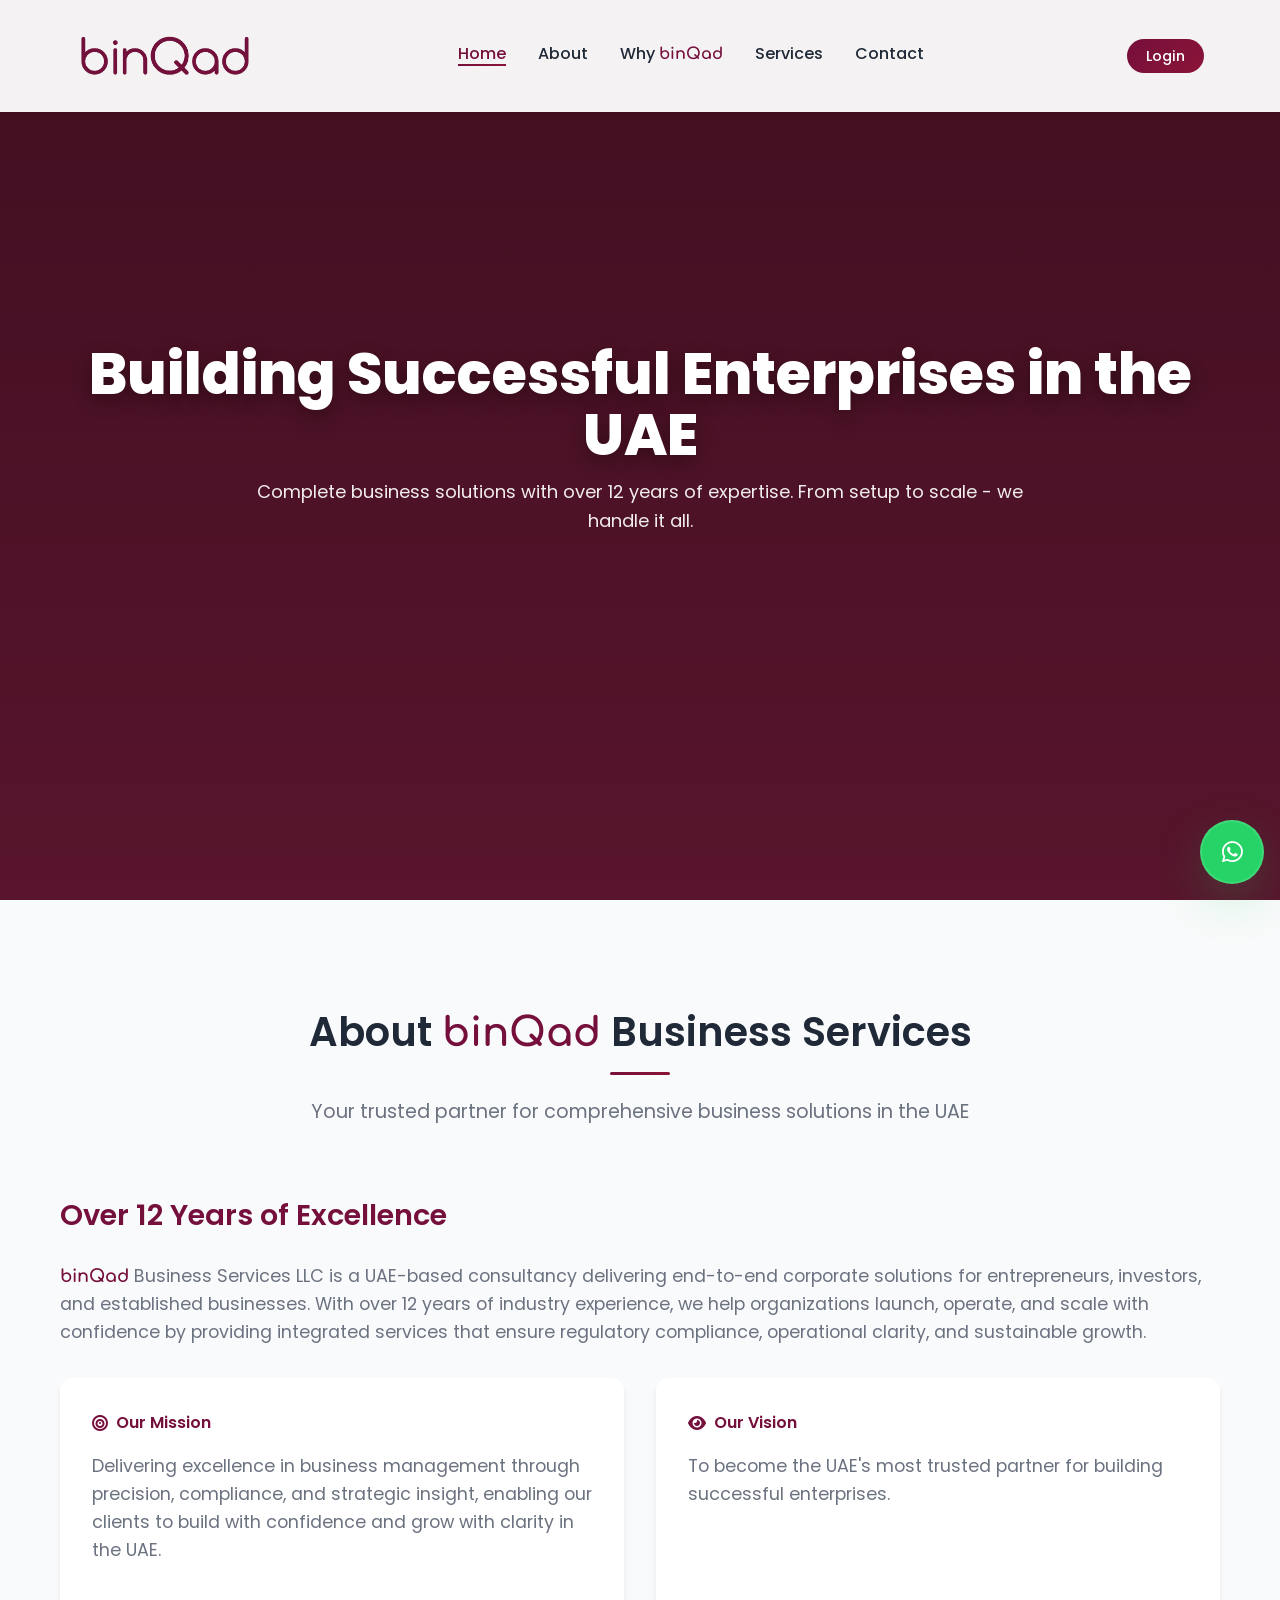
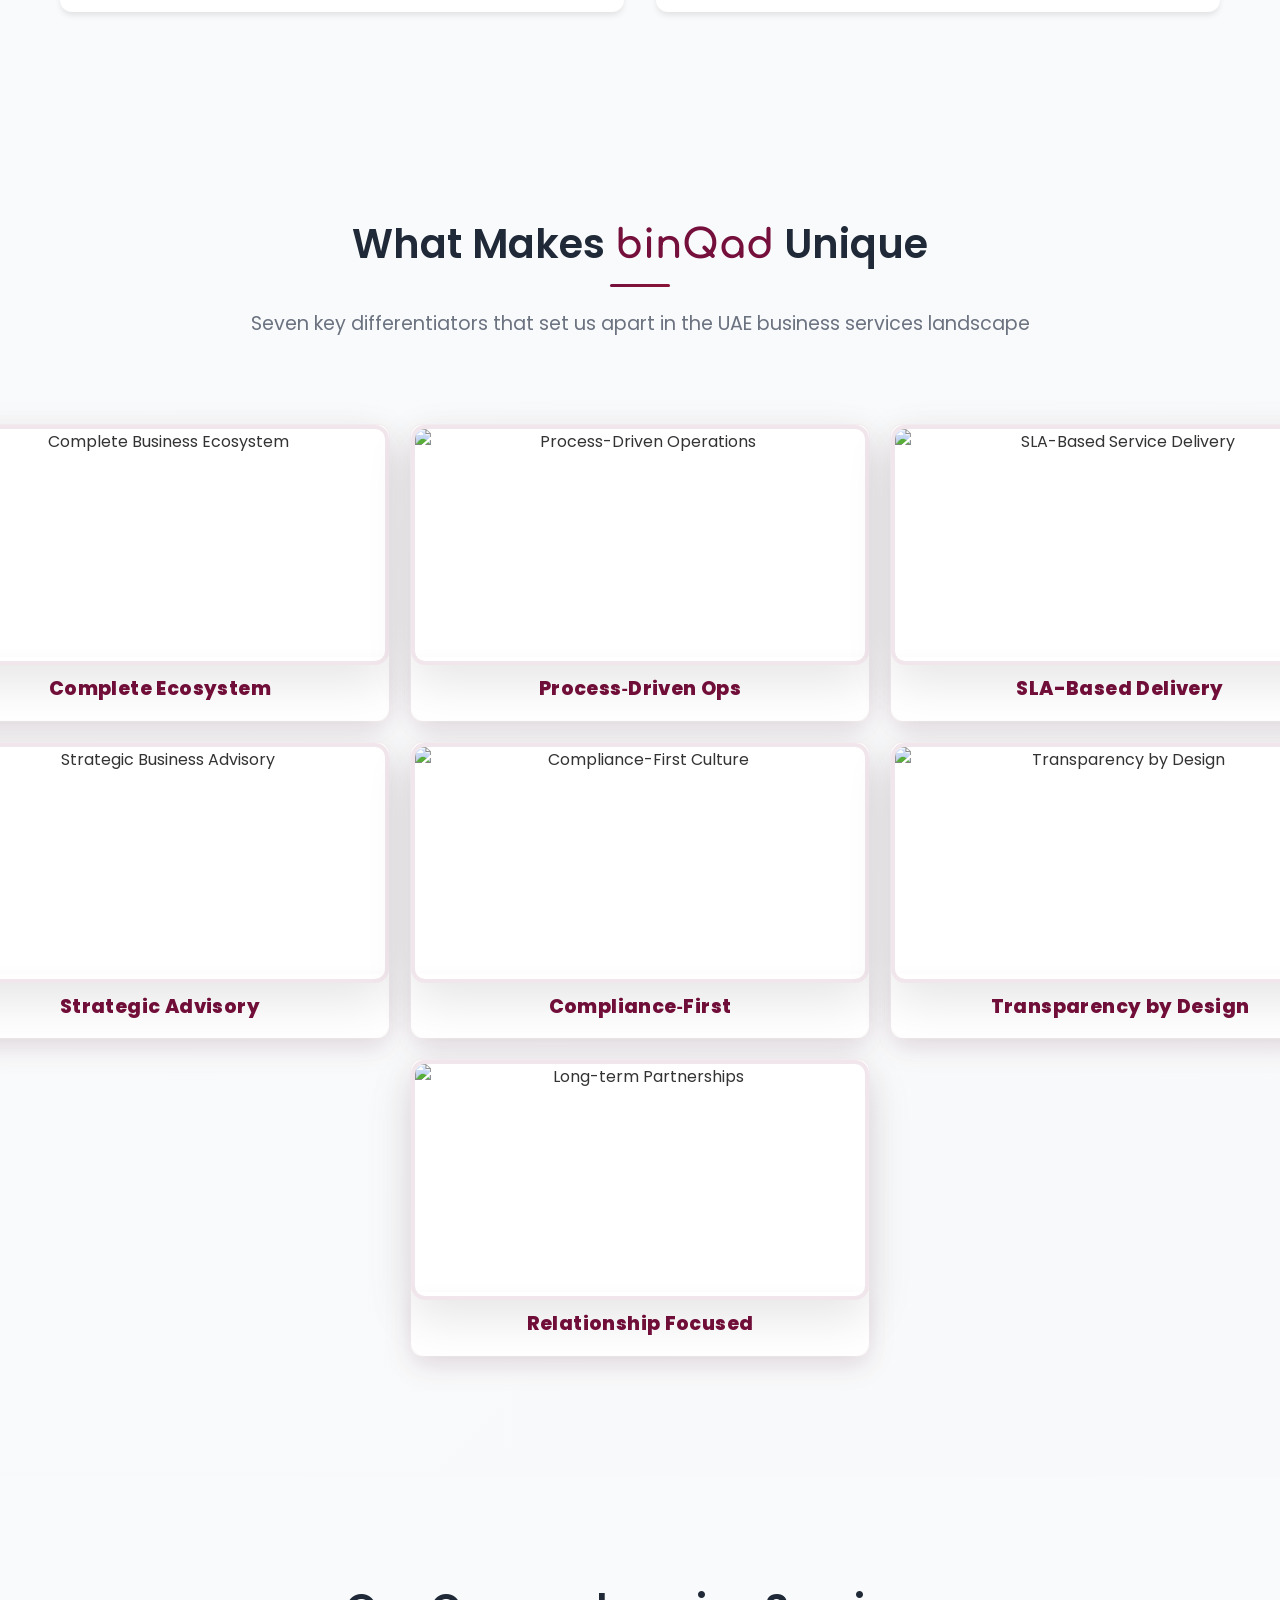
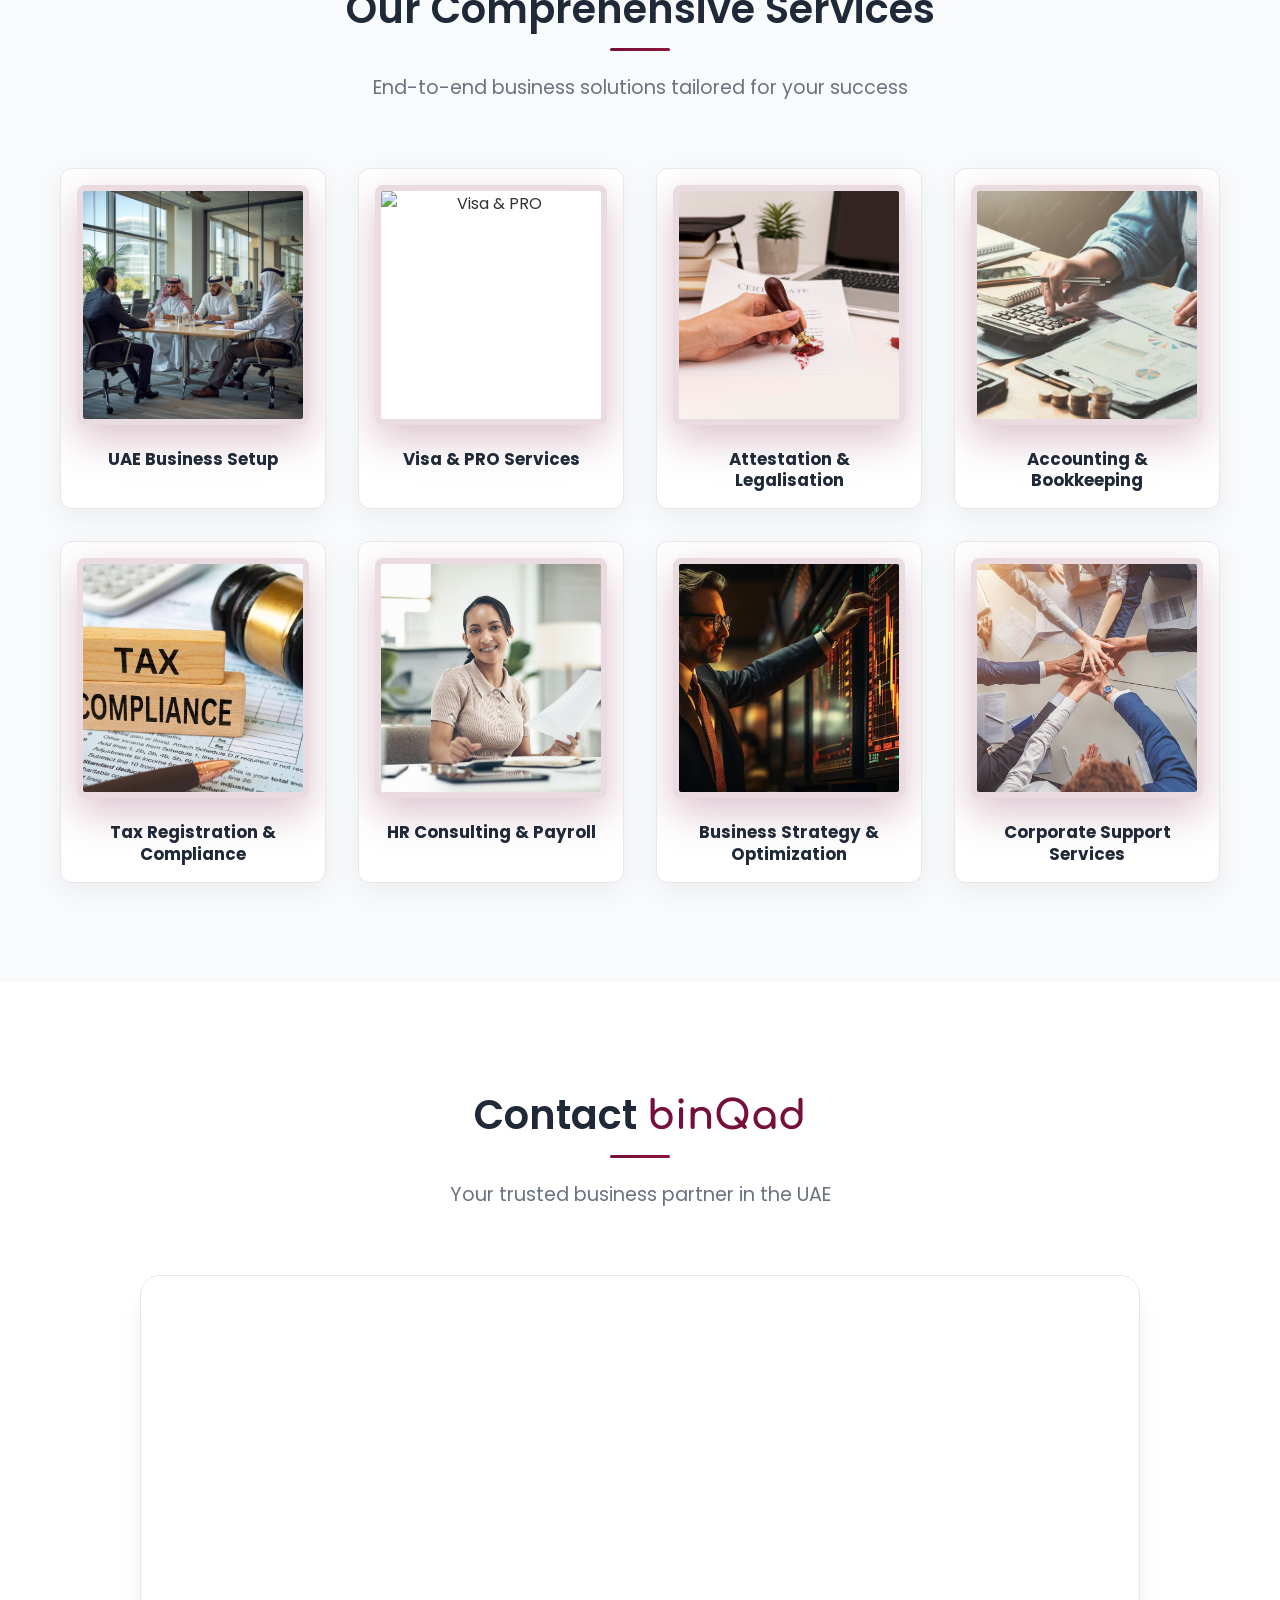
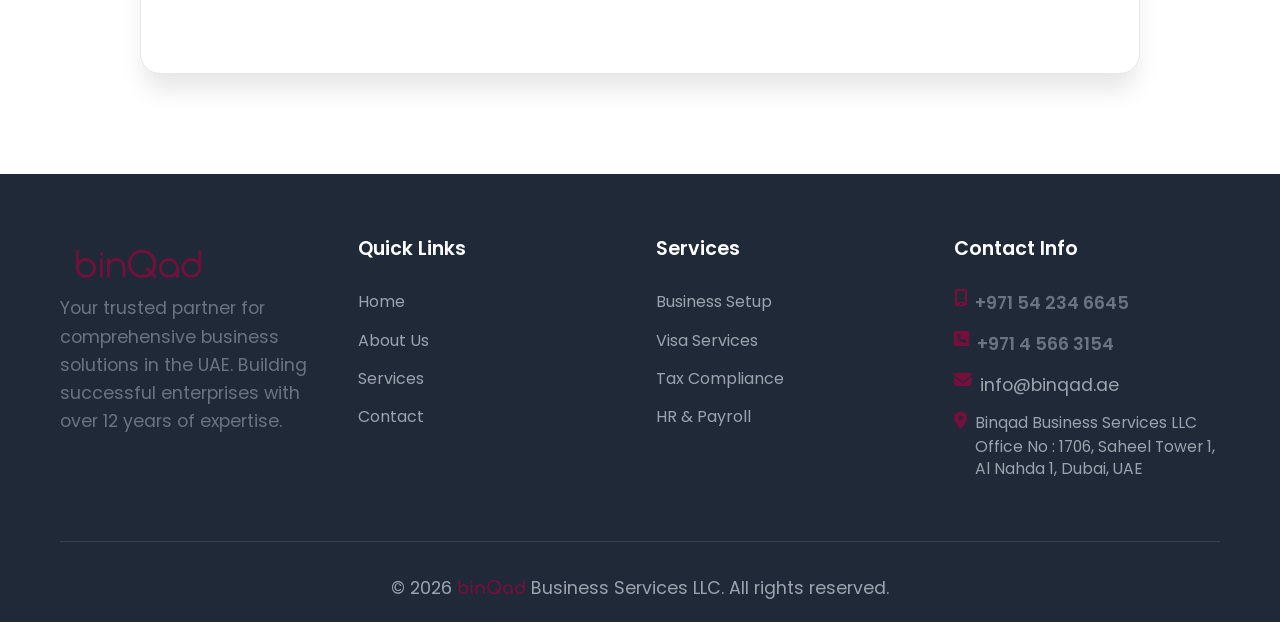
==== commit 12706131: "Update footer: enhance address formatting and set copyright year dynamically" ====
--- a/website/index.html
+++ b/website/index.html
@@ -560,10 +560,12 @@
                 <a href="tel:+97145663154">+971 4 566 3154</a>
               </p>
               <p><i class="fas fa-envelope"></i> info@binqad.ae</p>
-              <p>
+              <p class="footer-address">
                 <i class="fas fa-map-marker-alt"></i>
-                Binqad Business Services&nbsp;LLC<br />
-                Office No : 1706 , Saheel Tower 1 , Al Nahda 1 , Dubai , UAE
+                <span class="footer-address-lines">
+                  <span>Binqad Business Services LLC</span>
+                  <span>Office No : 1706, Saheel Tower 1, Al Nahda 1, Dubai, UAE</span>
+                </span>
               </p>
             </div>
           </div>
@@ -571,7 +573,7 @@
 
         <div class="footer-bottom">
           <p>
-            &copy; 2024 <span class="brand">binQad</span> Business Services LLC.
+            &copy; <span id="copyright-year">2024</span> <span class="brand">binQad</span> Business Services LLC.
             All rights reserved.
           </p>
         </div>
--- a/website/css/style.css
+++ b/website/css/style.css
@@ -1222,7 +1222,7 @@
  
      b a c k g r o u n d :   r g b a ( 0 , 0 , 0 , 0 . 4 5 ) ;   
-     d i s p l a y :   n o n e ; +     d i s p l a y :   f l e x ;   
      a l i g n - i t e m s :   c e n t e r ;   
@@ -1230,3750 +1230,4132 @@
  
      z - i n d e x :   2 0 0 0 ;   
+     o p a c i t y :   0 ; + 
+     v i s i b i l i t y :   h i d d e n ; + 
+     p o i n t e r - e v e n t s :   n o n e ; + 
+     t r a n s i t i o n :   o p a c i t y   1 8 0 m s   e a s e ,   v i s i b i l i t y   1 8 0 m s   e a s e ; + 
  }   
  . m o d a l - o v e r l a y . s h o w   {   
+     o p a c i t y :   1 ; + 
+     v i s i b i l i t y :   v i s i b l e ; + 
+     p o i n t e r - e v e n t s :   a u t o ; + 
+ } + 
+ . s e r v i c e - m o d a l   { + 
+     b a c k g r o u n d :   v a r ( - - w h i t e ) ; + 
+     w i d t h :   m i n ( 1 0 0 0 p x ,   9 5 % ) ; + 
+     b o r d e r - r a d i u s :   1 2 p x ; + 
+     b o x - s h a d o w :   v a r ( - - s h a d o w - l g ) ; + 
+     p a d d i n g :   1 . 2 5 r e m ; + 
+     p o s i t i o n :   r e l a t i v e ; + 
+     t r a n s f o r m :   t r a n s l a t e Y ( 6 p x ) ; + 
+     t r a n s i t i o n :   t r a n s f o r m   2 0 0 m s   e a s e ,   o p a c i t y   1 8 0 m s   e a s e ; + 
+ } + 
+ + 
+ / *   W h e n   o v e r l a y   i s   s h o w n ,   s l i g h t l y   p o p   t h e   m o d a l   i n   * / + 
+ . m o d a l - o v e r l a y . s h o w   . s e r v i c e - m o d a l   { + 
+     t r a n s f o r m :   t r a n s l a t e Y ( 0 )   s c a l e ( 1 ) ; + 
+     o p a c i t y :   1 ; + 
+ } + 
+ . m o d a l - c l o s e   { + 
+     p o s i t i o n :   a b s o l u t e ; + 
+     t o p :   1 0 p x ; + 
+     r i g h t :   1 2 p x ; + 
+     b a c k g r o u n d :   t r a n s p a r e n t ; + 
+     b o r d e r :   n o n e ; + 
+     f o n t - s i z e :   2 r e m ; + 
+     l i n e - h e i g h t :   1 ; + 
+     c u r s o r :   p o i n t e r ; + 
+     c o l o r :   v a r ( - - t e x t - l i g h t ) ; + 
+ } + 
+ . m o d a l - b o d y   { + 
+     d i s p l a y :   g r i d ; + 
+     g r i d - t e m p l a t e - c o l u m n s :   1 f r   1 f r ; + 
+     g a p :   1 . 5 r e m ; + 
+     a l i g n - i t e m s :   c e n t e r ; + 
+ } + 
+ . m o d a l - i m a g e   i m g   { + 
+     w i d t h :   1 0 0 % ; + 
+     h e i g h t :   a u t o ; + 
+     b o r d e r - r a d i u s :   8 p x ; + 
+     d i s p l a y :   b l o c k ; + 
+ } + 
+ . m o d a l - i m a g e   i m g , + 
+ . m o d a l - i n f o   { + 
+     t r a n s i t i o n :   o p a c i t y   2 2 0 m s   e a s e ,   t r a n s f o r m   2 2 0 m s   e a s e ; + 
+     w i l l - c h a n g e :   o p a c i t y ,   t r a n s f o r m ; + 
+ } + 
+ . m o d a l - i m a g e   i m g . f a d e - o u t , + 
+ . m o d a l - i n f o . f a d e - o u t   { + 
+     o p a c i t y :   0 ; + 
+     t r a n s f o r m :   t r a n s l a t e Y ( 6 p x )   s c a l e ( 0 . 9 9 5 ) ; + 
+ } + 
+ . m o d a l - i m a g e   i m g . f a d e - i n , + 
+ . m o d a l - i n f o . f a d e - i n   { + 
+     o p a c i t y :   1 ; + 
+     t r a n s f o r m :   n o n e ; + 
+ } + 
+ . m o d a l - i n f o   h 3   { + 
+     m a r g i n :   0   0   1 r e m   0 ; + 
+     c o l o r :   v a r ( - - p r i m a r y - c l a r e t ) ; + 
+     f o n t - s i z e :   1 . 6 r e m ; + 
+ } + 
+ . m o d a l - p o i n t s   { + 
+     l i s t - s t y l e :   n o n e ; + 
+     p a d d i n g :   0 ; + 
+     m a r g i n :   0 ; + 
+ + 
+ / *   l i s t   i t e m   r e v e a l   u s i n g   t r a n s f o r m / o p a c i t y   o n l y   * / + 
+ } + 
+ . m o d a l - p o i n t s   l i   { + 
+     o p a c i t y :   0 ; + 
+     t r a n s f o r m :   t r a n s l a t e Y ( 6 p x ) ; + 
+     t r a n s i t i o n :   o p a c i t y   2 6 0 m s   e a s e ,   t r a n s f o r m   2 6 0 m s   e a s e ; + 
+ } + 
+ . m o d a l - p o i n t s   l i . v i s i b l e   { + 
+     o p a c i t y :   1 ; + 
+     t r a n s f o r m :   n o n e ; + 
+ } + 
+ + 
+ / *   P o l i s h e d   l i s t   s t y l i n g   f o r   s e r v i c e   d e t a i l s   * / + 
+ . m o d a l - p o i n t s   { + 
+     m a r g i n - t o p :   8 p x ; + 
+     d i s p l a y :   b l o c k ; + 
+     m a x - h e i g h t :   3 2 0 p x ; + 
+     o v e r f l o w :   a u t o ; + 
+     p a d d i n g :   0 ; + 
+ } + 
+ . m o d a l - p o i n t s   l i   { + 
+     p o s i t i o n :   r e l a t i v e ; + 
+     p a d d i n g - l e f t :   3 4 p x ; + 
+     m a r g i n :   0   0   1 0 p x   0 ; + 
+     l i n e - h e i g h t :   1 . 4 5 ; + 
+     c o l o r :   v a r ( - - t e x t - d a r k ) ; + 
+     f o n t - w e i g h t :   5 0 0 ; + 
+ } + 
+ . m o d a l - p o i n t s   l i : : b e f o r e   { + 
+     / *   d e f a u l t   r e m o v e d ;   s p e c i f i c   s t y l e s   a p p l i e d   p e r   m o d a l   t y p e   b e l o w   * / + 
+     c o n t e n t :   ' ' ; + 
+     p o s i t i o n :   a b s o l u t e ; + 
+     l e f t :   0 ; + 
+     t o p :   0 . 1 r e m ; + 
+ } + 
+ + 
+ / *   C l o s e   b u t t o n   r e f i n e m e n t   * / + 
+ . m o d a l - c l o s e   { + 
+     p o s i t i o n :   a b s o l u t e ; + 
+     t o p :   1 0 p x ; + 
+     r i g h t :   1 2 p x ; + 
+     b a c k g r o u n d :   r g b a ( 0 , 0 , 0 , 0 . 0 4 ) ; + 
+     b o r d e r :   n o n e ; + 
+     w i d t h :   4 4 p x ; + 
+     h e i g h t :   4 4 p x ; + 
+     d i s p l a y :   i n l i n e - f l e x ; + 
+     a l i g n - i t e m s :   c e n t e r ; + 
+     j u s t i f y - c o n t e n t :   c e n t e r ; + 
+     b o r d e r - r a d i u s :   1 0 p x ; + 
+     f o n t - s i z e :   1 . 2 5 r e m ; + 
+     c u r s o r :   p o i n t e r ; + 
+     c o l o r :   v a r ( - - t e x t - l i g h t ) ; + 
+     t r a n s i t i o n :   b a c k g r o u n d   1 5 0 m s   e a s e ,   t r a n s f o r m   1 2 0 m s   e a s e ; + 
+ } + 
+ . m o d a l - c l o s e : h o v e r   {   b a c k g r o u n d :   r g b a ( 0 , 0 , 0 , 0 . 0 7 ) ;   t r a n s f o r m :   t r a n s l a t e Y ( - 2 p x ) ;   } + 
+ . m o d a l - c l o s e : a c t i v e   {   t r a n s f o r m :   t r a n s l a t e Y ( 0 ) ;   } + 
+ + 
+ / *   s u b t l e   b a c k d r o p   b l u r   o n   m o d e r n   b r o w s e r s   * / + 
+ . m o d a l - o v e r l a y   { + 
+     b a c k d r o p - f i l t e r :   b l u r ( 4 p x )   s a t u r a t e ( 1 . 0 3 ) ; + 
+ } + 
+ + 
+ / *   S e r v i c e   m o d a l :   m o d e r n   c i r c u l a r   g r a d i e n t   b u l l e t s   * / + 
+ . m o d a l - o v e r l a y . t y p e - s e r v i c e   . m o d a l - p o i n t s   l i : : b e f o r e   { + 
+     c o n t e n t :   ' ' ; + 
+     p o s i t i o n :   a b s o l u t e ; + 
+     l e f t :   0 . 4 r e m ; + 
+     t o p :   0 . 8 5 r e m ; + 
+     w i d t h :   1 2 p x ; + 
+     h e i g h t :   1 2 p x ; + 
+     b o r d e r - r a d i u s :   5 0 % ; + 
+     b a c k g r o u n d :   l i n e a r - g r a d i e n t ( 1 3 5 d e g ,   # b 7 1 c 3 a   0 % ,   # 8 b 1 5 3 8   1 0 0 % ) ; + 
+     b o x - s h a d o w :   0   2 p x   6 p x   r g b a ( 1 3 9 , 2 1 , 5 6 , 0 . 2 8 ) ,   i n s e t   0   - 2 p x   4 p x   r g b a ( 2 5 5 , 2 5 5 , 2 5 5 , 0 . 0 6 ) ; + 
+ } + 
+ . m o d a l - o v e r l a y . t y p e - s e r v i c e   . m o d a l - p o i n t s   l i   { + 
+     p a d d i n g - l e f t :   3 6 p x ; + 
+     b o r d e r - b o t t o m :   n o n e ; + 
+ } + 
+ + 
+ / *   R e f i n e d   m i n i m a l   s t y l e   f o r   s e r v i c e   p o i n t s :   c l e a n   a l i g n m e n t ,   m u t e d   t e x t   * / + 
+ . m o d a l - o v e r l a y . t y p e - s e r v i c e   . m o d a l - p o i n t s   { + 
+     m a r g i n - t o p :   6 p x ; + 
+     m a x - h e i g h t :   2 6 0 p x ; + 
+     p a d d i n g - r i g h t :   8 p x ; + 
+ } + 
+ . m o d a l - o v e r l a y . t y p e - s e r v i c e   . m o d a l - p o i n t s   l i   { + 
      d i s p l a y :   f l e x ;   
- } - 
- . s e r v i c e - m o d a l   { +     a l i g n - i t e m s :   f l e x - s t a r t ; + 
+     g a p :   1 2 p x ; + 
+     p a d d i n g :   8 p x   0 ; + 
+     p a d d i n g - l e f t :   3 6 p x ; + 
+     m a r g i n :   0 ; + 
+     f o n t - s i z e :   1 r e m ; + 
+     l i n e - h e i g h t :   1 . 5 ; + 
+     c o l o r :   r g b a ( 1 7 , 2 4 , 3 9 , 0 . 8 8 ) ; + 
+     f o n t - w e i g h t :   5 0 0 ; + 
+     b o r d e r - b o t t o m :   n o n e ; + 
+ } + 
+ . m o d a l - o v e r l a y . t y p e - s e r v i c e   . m o d a l - p o i n t s   l i : : b e f o r e   { + 
+     l e f t :   0 . 4 r e m ; + 
+     t o p :   0 . 9 r e m ; + 
+     w i d t h :   1 0 p x ; + 
+     h e i g h t :   1 0 p x ; + 
+     b o r d e r - r a d i u s :   5 0 % ; + 
+     b a c k g r o u n d :   l i n e a r - g r a d i e n t ( 1 3 5 d e g ,   r g b a ( 1 8 3 , 2 8 , 5 8 , 1 )   0 % ,   r g b a ( 1 3 9 , 2 1 , 5 6 , 1 )   1 0 0 % ) ; + 
+     b o x - s h a d o w :   n o n e ; + 
+     t r a n s f o r m :   t r a n s l a t e Y ( 0 . 5 p x ) ; + 
+ } + 
+ + 
+ / *   S e r v i c e   c a r d   l i s t :   s u b t l e   p i l l   m a r k e r   a n d   l i g h t e r   t e x t   * / + 
+ . s e r v i c e - c a r d   l i   { + 
+     p a d d i n g :   0 . 5 r e m   0 ; + 
+     c o l o r :   r g b a ( 2 4 , 2 8 , 3 1 , 0 . 8 6 ) ; + 
+     p o s i t i o n :   r e l a t i v e ; + 
+     p a d d i n g - l e f t :   1 . 6 r e m ; + 
+     f o n t - s i z e :   0 . 9 8 r e m ; + 
+     l i n e - h e i g h t :   1 . 4 5 ; + 
+     m a r g i n - b o t t o m :   0 . 6 r e m ; + 
+ } + 
+ . s e r v i c e - c a r d   l i : : b e f o r e   { + 
+     c o n t e n t :   ' ' ; + 
+     p o s i t i o n :   a b s o l u t e ; + 
+     l e f t :   0 . 2 5 r e m ; + 
+     t o p :   0 . 9 r e m ; + 
+     w i d t h :   8 p x ; + 
+     h e i g h t :   8 p x ; + 
+     b o r d e r - r a d i u s :   9 9 9 p x ; + 
+     b a c k g r o u n d :   l i n e a r - g r a d i e n t ( 1 3 5 d e g ,   r g b a ( 1 3 9 , 2 1 , 5 6 , 1 )   0 % ,   r g b a ( 1 8 3 , 2 8 , 5 8 , 1 )   1 0 0 % ) ; + 
+     b o x - s h a d o w :   0   1 p x   0   r g b a ( 2 5 5 , 2 5 5 , 2 5 5 , 0 . 0 8 )   i n s e t ; + 
+ } + 
+ + 
+ + 
+ / *   U n i q u e   m o d a l :   s h o w   p a r a g r a p h - s t y l e   c o n t e n t ,   n o   b u l l e t s   * / + 
+ . m o d a l - o v e r l a y . t y p e - u n i q u e   . m o d a l - p o i n t s   { + 
+     p a d d i n g - l e f t :   0 ; + 
+ } + 
+ . m o d a l - o v e r l a y . t y p e - u n i q u e   . m o d a l - p o i n t s   l i   { + 
+     p a d d i n g - l e f t :   0 ; + 
+     m a r g i n - b o t t o m :   0 . 6 r e m ; + 
+     f o n t - s i z e :   1 . 0 5 r e m ; + 
+     l i n e - h e i g h t :   1 . 6 ; + 
+     c o l o r :   v a r ( - - t e x t - d a r k ) ; + 
+     f o n t - w e i g h t :   5 0 0 ; + 
+     b o r d e r - b o t t o m :   n o n e ; + 
+ } + 
+ . m o d a l - o v e r l a y . t y p e - u n i q u e   . m o d a l - p o i n t s   l i : : b e f o r e   {   c o n t e n t :   n o n e   ! i m p o r t a n t ;   } + 
+ + 
+ / *   A n i m a t e d   r e v e a l   f o r   m o d a l   l i s t   i t e m s   * / + 
+ . m o d a l - p o i n t s   l i   { + 
+     o p a c i t y :   0 ; + 
+     t r a n s f o r m :   t r a n s l a t e Y ( 8 p x ) ; + 
+     t r a n s i t i o n :   o p a c i t y   0 . 3 5 s   e a s e ,   t r a n s f o r m   0 . 3 5 s   e a s e ; + 
+     p a d d i n g :   0 . 5 r e m   0 ; + 
+     b o r d e r - b o t t o m :   1 p x   s o l i d   v a r ( - - b o r d e r - c o l o r ) ; + 
+ } + 
+ . m o d a l - p o i n t s   l i . v i s i b l e   { + 
+     o p a c i t y :   1 ; + 
+     t r a n s f o r m :   t r a n s l a t e Y ( 0 ) ; + 
+ } + 
+ + 
+ @ m e d i a   ( m a x - w i d t h :   9 0 0 p x )   { + 
+     . m o d a l - b o d y   {   g r i d - t e m p l a t e - c o l u m n s :   1 f r ;   } + 
+     . h e r o - t e x t   h 1   {   f o n t - s i z e :   2 . 4 r e m ;   } + 
+ } + 
+ + 
+ . f e a t u r e - i c o n   { + 
+     w i d t h :   6 0 p x ; + 
+     h e i g h t :   6 0 p x ; + 
+     b a c k g r o u n d :   v a r ( - - g r a d i e n t - c l a r e t ) ; + 
+     b o r d e r - r a d i u s :   1 2 p x ; + 
+     d i s p l a y :   f l e x ; + 
+     a l i g n - i t e m s :   c e n t e r ; + 
+     j u s t i f y - c o n t e n t :   c e n t e r ; + 
+     m a r g i n - b o t t o m :   1 r e m ; + 
+ } + 
+ + 
+ . f e a t u r e - i c o n   i   { + 
+     c o l o r :   v a r ( - - w h i t e ) ; + 
+     f o n t - s i z e :   1 . 5 r e m ; + 
+ } + 
+ + 
+ . f e a t u r e - i t e m   h 4   { + 
+     m a r g i n - b o t t o m :   1 r e m ; + 
+     c o l o r :   v a r ( - - t e x t - d a r k ) ; + 
+ } + 
+ + 
+ . f e a t u r e - i t e m   p   { + 
+     f o n t - s i z e :   0 . 9 5 r e m ; + 
+ } + 
+ + 
+ / *   R e s p o n s i v e :   s t a c k   m i s s i o n   &   v i s i o n   o n   s m a l l   s c r e e n s   * / + 
+ @ m e d i a   ( m a x - w i d t h :   7 6 8 p x )   { + 
+     . m i s s i o n - v i s i o n   { + 
+         g r i d - t e m p l a t e - c o l u m n s :   1 f r ; + 
+     } + 
+ } + 
+ + 
+ / *   W h a t   M a k e s   B i n Q a d   U n i q u e   S e c t i o n   * / + 
+ . u n i q u e n e s s   { + 
+     p a d d i n g :   1 0 0 p x   0 ; + 
+     b a c k g r o u n d :   l i n e a r - g r a d i e n t ( 1 3 5 d e g ,   v a r ( - - l i g h t - g r a y )   0 % ,   # f 8 f 9 f a   1 0 0 % ) ; + 
+ } + 
+ + 
+ . u n i q u e n e s s   . c o n t a i n e r   { + 
+     m a x - w i d t h :   1 4 0 0 p x ; + 
+     m a r g i n :   0   a u t o ; + 
+     p a d d i n g :   0   2 0 p x ; + 
+ } + 
+ + 
+ . u n i q u e n e s s - c a r o u s e l   { + 
+     p o s i t i o n :   r e l a t i v e ; + 
+     w i d t h :   1 0 0 % ; + 
+ } + 
+ + 
+ . u n i q u e n e s s - c a r o u s e l   . c a r o u s e l - c o n t a i n e r   { + 
+     p o s i t i o n :   r e l a t i v e ; + 
+     d i s p l a y :   b l o c k ; + 
+     a l i g n - i t e m s :   s t r e t c h ; + 
+     g a p :   0 ; + 
+ } + 
+ + 
+ / *   D i s a b l e   p r e v i o u s / n e x t   b u t t o n s   +   i n d i c a t o r s   a n d   d i s p l a y   i t e m s   i n   a   g r i d   * / + 
+ . u n i q u e n e s s - c a r o u s e l   . c a r o u s e l - b t n , + 
+ . u n i q u e n e s s - c a r o u s e l   . c a r o u s e l - i n d i c a t o r s   { + 
+     d i s p l a y :   n o n e   ! i m p o r t a n t ; + 
+ } + 
+ + 
+ . u n i q u e n e s s - c a r o u s e l   . c a r o u s e l - w r a p p e r   { + 
+     p a d d i n g :   0 ; + 
+ } + 
+ + 
+ . u n i q u e n e s s - c a r o u s e l   . c a r o u s e l - t r a c k   { + 
+     d i s p l a y :   g r i d ; + 
+     g r i d - t e m p l a t e - c o l u m n s :   r e p e a t ( 4 ,   1 f r ) ; + 
+     g a p :   1 r e m   1 . 5 r e m ; + 
+     t r a n s f o r m :   n o n e   ! i m p o r t a n t ; + 
+ } + 
+ + 
+ . u n i q u e - i t e m   { + 
+     c u r s o r :   p o i n t e r ; + 
+     d i s p l a y :   f l e x ; + 
+     f l e x - d i r e c t i o n :   c o l u m n ; + 
+     a l i g n - i t e m s :   c e n t e r ; + 
+     j u s t i f y - c o n t e n t :   f l e x - s t a r t ; + 
+     t e x t - a l i g n :   c e n t e r ; + 
+     p a d d i n g :   0 ; + 
+     m i n - h e i g h t :   2 2 0 p x ;   / *   i n c r e a s e d   b u t   s t i l l   c o m p a c t   * / + 
+     b a c k g r o u n d :   l i n e a r - g r a d i e n t ( 1 8 0 d e g ,   r g b a ( 1 1 7 , 1 5 , 5 9 , 0 . 0 3 )   0 % ,   r g b a ( 2 5 5 , 2 5 5 , 2 5 5 , 0 . 6 )   1 0 0 % ) ; + 
+     b o r d e r :   1 p x   s o l i d   v a r ( - - b o r d e r - c o l o r ) ; + 
+     b o r d e r - r a d i u s :   1 0 p x ; + 
+     o v e r f l o w :   h i d d e n ; + 
+     t r a n s i t i o n :   t r a n s f o r m   0 . 2 8 s   e a s e ,   b o x - s h a d o w   0 . 2 8 s   e a s e ,   b o r d e r - c o l o r   0 . 2 8 s   e a s e ; + 
+ } + 
+ + 
+ / *   S h o w   a   c o m p a c t   i m a g e   o n   t o p   o f   e a c h   c a r d   a n d   k e e p   t i t l e   c e n t e r e d   b e l o w   i t   * / + 
+ . u n i q u e - i t e m   . u n i q u e - i m a g e   { + 
+     d i s p l a y :   b l o c k ; + 
+     w i d t h :   1 0 0 % ; + 
+     h e i g h t :   1 1 0 p x ; + 
+     o b j e c t - f i t :   c o v e r ; + 
+     b o r d e r - r a d i u s :   1 0 p x   1 0 p x   0   0 ; + 
+ } + 
+ . u n i q u e - i t e m   . u n i q u e - c o n t e n t   {   p a d d i n g :   1 2 p x   1 6 p x ;   d i s p l a y : f l e x ;   a l i g n - i t e m s : c e n t e r ;   j u s t i f y - c o n t e n t : c e n t e r ;   f l e x : 1 ;   } + 
+ . u n i q u e - i t e m   . u n i q u e - c o n t e n t   h 3   { + 
+     f o n t - s i z e :   1 r e m ; + 
+     c o l o r :   v a r ( - - t e x t - d a r k ) ; + 
+     f o n t - w e i g h t :   7 0 0 ; + 
+     m a r g i n :   0 ; + 
+ } + 
+ + 
+ . u n i q u e - i t e m : h o v e r , + 
+ . u n i q u e - i t e m : f o c u s   { + 
+     t r a n s f o r m :   t r a n s l a t e Y ( - 6 p x ) ; + 
+     b o x - s h a d o w :   0   1 4 p x   4 0 p x   r g b a ( 1 1 7 , 1 5 , 5 9 , 0 . 0 8 ) ; + 
+     b o r d e r - c o l o r :   v a r ( - - l i g h t - c l a r e t ) ; + 
+     c u r s o r :   p o i n t e r ; + 
+ } + 
+ + 
+ / *   H i g h l i g h t e d   s t a t e   f o r   s t r o n g e r   e m p h a s i s   * / + 
+ . u n i q u e - i t e m . h i g h l i g h t e d , + 
+ . u n i q u e - i t e m : a c t i v e   { + 
+     b a c k g r o u n d :   l i n e a r - g r a d i e n t ( 9 0 d e g ,   r g b a ( 1 4 9 , 2 9 , 5 8 , 0 . 1 2 ) ,   r g b a ( 1 1 7 , 1 5 , 5 9 , 0 . 0 6 ) ) ; + 
+     b o r d e r - c o l o r :   v a r ( - - p r i m a r y - c l a r e t ) ; + 
+ } + 
+ + 
+ / *   R e s p o n s i v e   g r i d   l a y o u t s   f o r   u n i q u e n e s s   * / + 
+ @ m e d i a   ( m a x - w i d t h :   7 6 8 p x )   { + 
+     . u n i q u e n e s s   . c o n t a i n e r   { + 
+         p a d d i n g :   0   1 6 p x ; + 
+     } + 
+     + 
+     . u n i q u e n e s s   . u n i q u e n e s s - c a r o u s e l   . c a r o u s e l - t r a c k   { + 
+         g r i d - t e m p l a t e - c o l u m n s :   r e p e a t ( 2 ,   1 f r )   ! i m p o r t a n t ; + 
+         g a p :   1 6 p x   ! i m p o r t a n t ; + 
+         p a d d i n g :   0   ! i m p o r t a n t ; + 
+     } + 
+     + 
+     . u n i q u e n e s s   . u n i q u e n e s s - c a r o u s e l   . c a r o u s e l - t r a c k   . u n i q u e - i t e m   { + 
+         m i n - h e i g h t :   2 0 0 p x   ! i m p o r t a n t ; + 
+     } + 
+     + 
+     . u n i q u e n e s s   . u n i q u e n e s s - c a r o u s e l   . c a r o u s e l - t r a c k   . u n i q u e - i t e m   . u n i q u e - i m a g e   { + 
+         h e i g h t :   1 2 0 p x   ! i m p o r t a n t ; + 
+     } + 
+ } + 
+ + 
+ @ m e d i a   ( m a x - w i d t h :   4 8 0 p x )   { + 
+     . u n i q u e n e s s   . c o n t a i n e r   { + 
+         p a d d i n g :   0   2 0 p x ; + 
+     } + 
+     + 
+     . u n i q u e n e s s   . u n i q u e n e s s - c a r o u s e l   . c a r o u s e l - t r a c k   { + 
+         g r i d - t e m p l a t e - c o l u m n s :   1 f r   ! i m p o r t a n t ; + 
+         g a p :   2 0 p x   ! i m p o r t a n t ; + 
+         p a d d i n g :   0   ! i m p o r t a n t ; + 
+     } + 
+     + 
+     . u n i q u e n e s s   . u n i q u e n e s s - c a r o u s e l   . c a r o u s e l - t r a c k   . u n i q u e - i t e m   { + 
+         m i n - h e i g h t :   2 4 0 p x   ! i m p o r t a n t ; + 
+         w i d t h :   1 0 0 %   ! i m p o r t a n t ; + 
+         m a x - w i d t h :   1 0 0 %   ! i m p o r t a n t ; + 
+     } + 
+     + 
+     . u n i q u e n e s s   . u n i q u e n e s s - c a r o u s e l   . c a r o u s e l - t r a c k   . u n i q u e - i t e m   . u n i q u e - i m a g e   { + 
+         h e i g h t :   1 4 0 p x   ! i m p o r t a n t ; + 
+     } + 
+     + 
+     . u n i q u e n e s s   . u n i q u e n e s s - c a r o u s e l   . c a r o u s e l - t r a c k   . u n i q u e - i t e m   . u n i q u e - c o n t e n t   { + 
+         p a d d i n g :   1 6 p x   2 0 p x   ! i m p o r t a n t ; + 
+     } + 
+ } + 
+ + 
+ . c a r o u s e l - b t n   { + 
+     b a c k g r o u n d :   v a r ( - - g r a d i e n t - c l a r e t ) ; + 
+     c o l o r :   v a r ( - - w h i t e ) ; + 
+     b o r d e r :   n o n e ; + 
+     w i d t h :   5 0 p x ; + 
+     h e i g h t :   5 0 p x ; + 
+     b o r d e r - r a d i u s :   5 0 % ; + 
+     d i s p l a y :   f l e x ; + 
+     a l i g n - i t e m s :   c e n t e r ; + 
+     j u s t i f y - c o n t e n t :   c e n t e r ; + 
+     c u r s o r :   p o i n t e r ; + 
+     t r a n s i t i o n :   a l l   0 . 3 s   e a s e ; + 
+     b o x - s h a d o w :   v a r ( - - s h a d o w ) ; + 
+     z - i n d e x :   2 ; + 
+ } + 
+ + 
+ . c a r o u s e l - b t n : h o v e r   { + 
+     b a c k g r o u n d :   l i n e a r - g r a d i e n t ( 1 3 5 d e g ,   # 8 b 1 5 3 8   0 % ,   # a 6 1 e 4 d   1 0 0 % ) ; + 
+     t r a n s f o r m :   s c a l e ( 1 . 1 ) ; + 
+ } + 
+ + 
+ . c a r o u s e l - b t n : d i s a b l e d   { + 
+     o p a c i t y :   0 . 5 ; + 
+     c u r s o r :   n o t - a l l o w e d ; + 
+     t r a n s f o r m :   n o n e ; + 
+ } + 
+ + 
+ . c a r o u s e l - i n d i c a t o r s   { + 
+     d i s p l a y :   f l e x ; + 
+     j u s t i f y - c o n t e n t :   c e n t e r ; + 
+     g a p :   0 . 5 r e m ; + 
+     m a r g i n - t o p :   2 r e m ; + 
+ } + 
+ + 
+ . c a r o u s e l - i n d i c a t o r   { + 
+     w i d t h :   1 2 p x ; + 
+     h e i g h t :   1 2 p x ; + 
+     b o r d e r - r a d i u s :   5 0 % ; + 
+     b a c k g r o u n d :   v a r ( - - b o r d e r - c o l o r ) ; + 
+     c u r s o r :   p o i n t e r ; + 
+     t r a n s i t i o n :   a l l   0 . 3 s   e a s e ; + 
+ } + 
+ + 
+ . c a r o u s e l - i n d i c a t o r . a c t i v e   { + 
+     b a c k g r o u n d :   v a r ( - - p r i m a r y - c l a r e t ) ; + 
+     t r a n s f o r m :   s c a l e ( 1 . 2 ) ; + 
+ } + 
+ + 
+ . u n i q u e - i t e m   { + 
+     d i s p l a y :   f l e x ; + 
+     f l e x - d i r e c t i o n :   c o l u m n ; + 
+     a l i g n - i t e m s :   c e n t e r ; + 
+     t e x t - a l i g n :   c e n t e r ; + 
+     p a d d i n g :   1 . 8 r e m   1 . 5 r e m ;   
      b a c k g r o u n d :   v a r ( - - w h i t e ) ;   
-     w i d t h :   m i n ( 1 0 0 0 p x ,   9 5 % ) ; +     b o r d e r - r a d i u s :   2 0 p x ; + 
+     b o x - s h a d o w :   0   8 p x   3 0 p x   r g b a ( 0 ,   0 ,   0 ,   0 . 0 8 ) ; + 
+     b o r d e r :   1 p x   s o l i d   r g b a ( 1 1 7 ,   1 5 ,   5 9 ,   0 . 1 ) ; + 
+     t r a n s i t i o n :   a l l   0 . 4 s   e a s e ; + 
+     a n i m a t i o n :   f a d e I n U p   0 . 8 s   e a s e ; + 
+     p o s i t i o n :   r e l a t i v e ; + 
+     o v e r f l o w :   h i d d e n ; + 
+     f l e x - s h r i n k :   0 ; + 
+     w i d t h :   4 6 0 p x ; + 
+     m i n - w i d t h :   4 6 0 p x ; + 
+     h e i g h t :   4 8 0 p x ; + 
+     m a x - h e i g h t :   5 0 0 p x ; + 
+ } + 
+ + 
+ . u n i q u e - i t e m : : b e f o r e   { + 
+     c o n t e n t :   ' ' ; + 
+     p o s i t i o n :   a b s o l u t e ; + 
+     t o p :   0 ; + 
+     l e f t :   - 1 0 0 % ; + 
+     w i d t h :   1 0 0 % ; + 
+     h e i g h t :   3 p x ; + 
+     b a c k g r o u n d :   v a r ( - - g r a d i e n t - c l a r e t ) ; + 
+     t r a n s i t i o n :   l e f t   0 . 4 s   e a s e ; + 
+ } + 
+ + 
+ . u n i q u e - i t e m : h o v e r : : b e f o r e   { + 
+     l e f t :   0 ; + 
+ } + 
+ + 
+ . u n i q u e - i t e m : h o v e r   { + 
+     t r a n s f o r m :   t r a n s l a t e Y ( - 1 0 p x ) ; + 
+     b o x - s h a d o w :   0   2 0 p x   4 0 p x   r g b a ( 1 1 7 ,   1 5 ,   5 9 ,   0 . 1 5 ) ; + 
+     b o r d e r - c o l o r :   v a r ( - - l i g h t - c l a r e t ) ; + 
+ } + 
+ + 
+ . u n i q u e - i m a g e   { + 
+     w i d t h :   1 4 0 p x ; + 
+     h e i g h t :   1 4 0 p x ; + 
+     b o r d e r - r a d i u s :   5 0 % ; + 
+     o v e r f l o w :   h i d d e n ; + 
+     f l e x - s h r i n k :   0 ; + 
+     b o x - s h a d o w :   0   8 p x   2 5 p x   r g b a ( 1 1 7 ,   1 5 ,   5 9 ,   0 . 2 ) ; + 
+     m a r g i n - b o t t o m :   0 . 6 r e m ; + 
+     b o r d e r :   4 p x   s o l i d   r g b a ( 1 1 7 ,   1 5 ,   5 9 ,   0 . 1 ) ; + 
+     t r a n s i t i o n :   a l l   0 . 4 s   e a s e ; + 
+ } + 
+ + 
+ . u n i q u e - i m a g e   i m g   { + 
+     w i d t h :   1 0 0 % ; + 
+     h e i g h t :   1 0 0 % ; + 
+     o b j e c t - f i t :   c o v e r ; + 
+     o b j e c t - p o s i t i o n :   c e n t e r ; + 
+     t r a n s i t i o n :   t r a n s f o r m   0 . 4 s   e a s e ; + 
+ } + 
+ + 
+ . u n i q u e - i t e m : h o v e r   . u n i q u e - i m a g e   { + 
+     t r a n s f o r m :   s c a l e ( 1 . 0 5 ) ; + 
+     b o r d e r - c o l o r :   v a r ( - - l i g h t - c l a r e t ) ; + 
+     b o x - s h a d o w :   0   1 2 p x   3 5 p x   r g b a ( 1 1 7 ,   1 5 ,   5 9 ,   0 . 3 ) ; + 
+ } + 
+ + 
+ . u n i q u e - i t e m : h o v e r   . u n i q u e - i m a g e   i m g   { + 
+     t r a n s f o r m :   s c a l e ( 1 . 1 ) ; + 
+ } + 
+ + 
+ . u n i q u e - n u m b e r   { + 
+     p o s i t i o n :   a b s o l u t e ; + 
+     t o p :   - 9 p x ; + 
+     r i g h t :   - 9 p x ; + 
+     w i d t h :   4 5 p x ; + 
+     h e i g h t :   4 5 p x ; + 
+     b a c k g r o u n d :   v a r ( - - g r a d i e n t - c l a r e t ) ; + 
+     c o l o r :   v a r ( - - w h i t e ) ; + 
+     b o r d e r - r a d i u s :   5 0 % ; + 
+     d i s p l a y :   f l e x ; + 
+     a l i g n - i t e m s :   c e n t e r ; + 
+     j u s t i f y - c o n t e n t :   c e n t e r ; + 
+     f o n t - s i z e :   1 . 1 r e m ; + 
+     f o n t - w e i g h t :   7 0 0 ; + 
+     b o x - s h a d o w :   0   4 p x   1 5 p x   r g b a ( 1 1 7 ,   1 5 ,   5 9 ,   0 . 3 ) ; + 
+     b o r d e r :   3 p x   s o l i d   v a r ( - - w h i t e ) ; + 
+     z - i n d e x :   2 ; + 
+ } + 
+ + 
+ . u n i q u e - c o n t e n t   { + 
+     t e x t - a l i g n :   c e n t e r ; + 
+     f l e x :   1 ; + 
+     d i s p l a y :   f l e x ; + 
+     f l e x - d i r e c t i o n :   c o l u m n ; + 
+     j u s t i f y - c o n t e n t :   c e n t e r ; + 
+ } + 
+ + 
+ . u n i q u e - c o n t e n t   h 3   { + 
+     c o l o r :   v a r ( - - t e x t - d a r k ) ; + 
+     m a r g i n - b o t t o m :   0 . 8 r e m ; + 
+     f o n t - s i z e :   1 . 2 r e m ; + 
+     f o n t - w e i g h t :   6 0 0 ; + 
+     l i n e - h e i g h t :   1 . 3 ; + 
+ } + 
+ + 
+ . u n i q u e - c o n t e n t   p   { + 
+     c o l o r :   v a r ( - - t e x t - l i g h t ) ; + 
+     l i n e - h e i g h t :   1 . 5 ; + 
+     m a r g i n :   0 ; + 
+     f o n t - s i z e :   0 . 9 r e m ; + 
+ } + 
+ + 
+ / *   S e r v i c e s   S e c t i o n   * / + 
+ . s e r v i c e s   { + 
+     p a d d i n g :   1 0 0 p x   0 ; + 
+     b a c k g r o u n d :   v a r ( - - l i g h t - g r a y ) ; + 
+ } + 
+ + 
+ . s e r v i c e s - g r i d   { + 
+     d i s p l a y :   g r i d ; + 
+     g r i d - t e m p l a t e - c o l u m n s :   r e p e a t ( 2 ,   1 f r ) ; + 
+     g a p :   2 r e m ; + 
+     m a x - w i d t h :   1 2 0 0 p x ; + 
+     m a r g i n :   0   a u t o ; + 
+ } + 
+ + 
+ . s e r v i c e - c a r d   { + 
+     b a c k g r o u n d :   # f f f f f f ; + 
+     p a d d i n g :   2 . 5 r e m   2 r e m ; + 
+     b o r d e r - r a d i u s :   2 0 p x ; + 
+     t r a n s i t i o n :   a l l   0 . 3 s   e a s e ; + 
+     b o r d e r :   2 p x   s o l i d   r g b a ( 1 1 7 , 1 5 , 5 9 , 0 . 0 8 ) ; + 
+     b o x - s h a d o w :   0   1 5 p x   4 5 p x   r g b a ( 1 1 7 , 1 5 , 5 9 , 0 . 1 2 ) ; + 
+     a n i m a t i o n :   f a d e I n U p   0 . 8 s   e a s e ; + 
+     t e x t - a l i g n :   c e n t e r ; + 
+     p o s i t i o n :   r e l a t i v e ; + 
+     o v e r f l o w :   h i d d e n ; + 
+ } + 
+ + 
+ . s e r v i c e - c a r d : : b e f o r e   { + 
+     c o n t e n t :   ' ' ; + 
+     p o s i t i o n :   a b s o l u t e ; + 
+     t o p :   0 ; + 
+     l e f t :   - 1 0 0 % ; + 
+     w i d t h :   1 0 0 % ; + 
+     h e i g h t :   4 p x ; + 
+     b a c k g r o u n d :   v a r ( - - g r a d i e n t - c l a r e t ) ; + 
+     t r a n s i t i o n :   l e f t   0 . 4 s   e a s e ; + 
+ } + 
+ + 
+ . s e r v i c e - c a r d : h o v e r : : b e f o r e   { + 
+     l e f t :   0 ; + 
+ } + 
+ + 
+ . s e r v i c e - c a r d : h o v e r   { + 
+     t r a n s f o r m :   t r a n s l a t e Y ( - 1 5 p x ) ; + 
+     b o x - s h a d o w :   0   2 5 p x   6 0 p x   r g b a ( 1 1 7 , 1 5 , 5 9 , 0 . 2 ) ; + 
+     b o r d e r - c o l o r :   v a r ( - - l i g h t - c l a r e t ) ; + 
+ } + 
+ + 
+ . s e r v i c e - c a r d : h o v e r   . s e r v i c e - i m a g e   { + 
+     t r a n s f o r m :   s c a l e ( 1 . 0 5 ) ; + 
+     b o r d e r - c o l o r :   v a r ( - - l i g h t - c l a r e t ) ; + 
+     b o x - s h a d o w :   0   2 0 p x   5 0 p x   r g b a ( 1 1 7 , 1 5 , 5 9 , 0 . 3 ) ; + 
+ } + 
+ + 
+ . s e r v i c e - i m a g e   { + 
+     w i d t h :   2 0 0 p x ; + 
+     h e i g h t :   2 0 0 p x ; + 
+     b o r d e r - r a d i u s :   5 0 % ; + 
+     o v e r f l o w :   h i d d e n ; + 
+     m a r g i n :   0   a u t o   1 . 5 r e m   a u t o ; + 
+     d i s p l a y :   b l o c k ; + 
+     b o x - s h a d o w :   0   1 5 p x   4 0 p x   r g b a ( 1 1 7 , 1 5 , 5 9 , 0 . 2 5 ) ; + 
+     b o r d e r :   6 p x   s o l i d   r g b a ( 1 1 7 ,   1 5 ,   5 9 ,   0 . 1 5 ) ; + 
+     t r a n s i t i o n :   a l l   0 . 4 s   e a s e ; + 
+ } + 
+ + 
+ . s e r v i c e - i m a g e   i m g   { + 
+     w i d t h :   1 0 0 % ; + 
+     h e i g h t :   1 0 0 % ; + 
+     o b j e c t - f i t :   c o v e r ; + 
+     d i s p l a y :   b l o c k ; + 
+ } + 
+ + 
+ . s e r v i c e - c a r d   h 3   { + 
+     m a r g i n - b o t t o m :   1 r e m ; + 
+     c o l o r :   v a r ( - - t e x t - d a r k ) ; + 
+     f o n t - s i z e :   1 . 4 r e m ; + 
+     f o n t - w e i g h t :   7 0 0 ; + 
+     l i n e - h e i g h t :   1 . 3 ; + 
+ } + 
+ + 
+ . s e r v i c e - c a r d   u l   { + 
+     l i s t - s t y l e :   n o n e ; + 
+     m a r g i n :   0 ; + 
+     p a d d i n g :   0 ; + 
+ } + 
+ + 
+ . s e r v i c e - c a r d   l i   { + 
+     p a d d i n g :   0 . 5 r e m   0 ; + 
+     c o l o r :   v a r ( - - t e x t - d a r k ) ; + 
+     p o s i t i o n :   r e l a t i v e ; + 
+     p a d d i n g - l e f t :   1 . 8 r e m ; + 
+     f o n t - s i z e :   0 . 9 8 r e m ; + 
+     l i n e - h e i g h t :   1 . 4 5 ; + 
+ } + 
+ + 
+ . s e r v i c e - c a r d   l i : : b e f o r e   { + 
+     c o n t e n t :   ' ' ; + 
+     p o s i t i o n :   a b s o l u t e ; + 
+     l e f t :   0 . 2 5 r e m ; + 
+     t o p :   0 . 7 r e m ; + 
+     w i d t h :   6 p x ; + 
+     h e i g h t :   6 p x ; + 
+     b a c k g r o u n d :   v a r ( - - p r i m a r y - c l a r e t ) ; + 
+     b o r d e r - r a d i u s :   2 p x ; + 
+ } + 
+ + 
+ / *   C o n t a c t   S e c t i o n   -   P r o f e s s i o n a l   &   S i m p l e   * / + 
+ . c o n t a c t   { + 
+     p a d d i n g :   1 0 0 p x   0 ; + 
+     b a c k g r o u n d :   v a r ( - - w h i t e ) ; + 
+ } + 
+ + 
+ . c o n t a c t - p r o f e s s i o n a l   { + 
+     d i s p l a y :   f l e x ; + 
+     j u s t i f y - c o n t e n t :   c e n t e r ; + 
+ } + 
+ + 
+ . c o n t a c t - c a r d - s i m p l e   { + 
+     b a c k g r o u n d :   v a r ( - - w h i t e ) ; + 
+     b o r d e r - r a d i u s :   2 0 p x ; + 
+     p a d d i n g :   3 r e m ; + 
+     b o x - s h a d o w :   v a r ( - - s h a d o w - l g ) ; + 
+     m a x - w i d t h :   1 0 0 0 p x ; + 
+     w i d t h :   1 0 0 % ; + 
+     b o r d e r :   1 p x   s o l i d   v a r ( - - b o r d e r - c o l o r ) ; + 
+ } + 
+ + 
+ . c o n t a c t - g r i d   { + 
+     d i s p l a y :   g r i d ; + 
+     g r i d - t e m p l a t e - c o l u m n s :   r e p e a t ( 2 ,   1 f r ) ; + 
+     g a p :   2 r e m ; + 
+ } + 
+ + 
+ . c o n t a c t - i t e m - p r o   { + 
+     d i s p l a y :   f l e x ; + 
+     a l i g n - i t e m s :   c e n t e r ; + 
+     g a p :   1 r e m ; + 
+     p a d d i n g :   1 . 5 r e m ; + 
+     b a c k g r o u n d :   v a r ( - - l i g h t - g r a y ) ; + 
+     b o r d e r - r a d i u s :   1 5 p x ; + 
+     t r a n s i t i o n :   a l l   0 . 3 s   e a s e ; + 
+     b o r d e r :   2 p x   s o l i d   t r a n s p a r e n t ; + 
+ } + 
+ + 
+ . c o n t a c t - i t e m - p r o : h o v e r   { + 
+     b a c k g r o u n d :   # f 8 f a f c ; + 
+     b o r d e r - c o l o r :   v a r ( - - l i g h t - c l a r e t ) ; + 
+     t r a n s f o r m :   t r a n s l a t e Y ( - 2 p x ) ; + 
+ } + 
+ + 
+ . o f f i c e - l o c a t i o n   { + 
+     c u r s o r :   p o i n t e r ; + 
+ } + 
+ + 
+ . o f f i c e - l o c a t i o n : h o v e r   { + 
+     b a c k g r o u n d :   l i n e a r - g r a d i e n t ( 1 3 5 d e g ,   v a r ( - - l i g h t - b g C o l o r )   0 % ,   r g b a ( 1 1 7 ,   1 5 ,   5 9 ,   0 . 1 )   1 0 0 % ) ; + 
+     t r a n s f o r m :   t r a n s l a t e Y ( - 5 p x ) ; + 
+     b o x - s h a d o w :   0   1 0 p x   2 5 p x   r g b a ( 1 1 7 ,   1 5 ,   5 9 ,   0 . 2 ) ; + 
+     b o r d e r - c o l o r :   v a r ( - - p r i m a r y - c l a r e t ) ; + 
+ } + 
+ + 
+ . o f f i c e - l o c a t i o n : h o v e r   . c o n t a c t - i c o n - p r o   { + 
+     b a c k g r o u n d :   l i n e a r - g r a d i e n t ( 1 3 5 d e g ,   # 8 b 1 5 3 8   0 % ,   # a 6 1 e 4 d   1 0 0 % ) ; + 
+     t r a n s f o r m :   s c a l e ( 1 . 1 ) ; + 
+ } + 
+ + 
+ . c o n t a c t - i c o n - p r o   { + 
+     w i d t h :   5 0 p x ; + 
+     h e i g h t :   5 0 p x ;   
      b o r d e r - r a d i u s :   1 2 p x ;   
-     b o x - s h a d o w :   v a r ( - - s h a d o w - l g ) ; - 
-     p a d d i n g :   1 . 2 5 r e m ; +     d i s p l a y :   f l e x ; + 
+     a l i g n - i t e m s :   c e n t e r ; + 
+     j u s t i f y - c o n t e n t :   c e n t e r ; + 
+     f l e x - s h r i n k :   0 ; + 
+     b a c k g r o u n d :   v a r ( - - g r a d i e n t - c l a r e t ) ; + 
+ } + 
+ + 
+ . c o n t a c t - i c o n - p r o   i   { + 
+     c o l o r :   v a r ( - - w h i t e ) ; + 
+     f o n t - s i z e :   1 . 2 r e m ; + 
+ } + 
+ + 
+ . c o n t a c t - t e x t   h 4   { + 
+     c o l o r :   v a r ( - - t e x t - d a r k ) ; + 
+     m a r g i n :   0   0   0 . 5 r e m   0 ; + 
+     f o n t - s i z e :   1 . 1 r e m ; + 
+     f o n t - w e i g h t :   6 0 0 ; + 
+ } + 
+ + 
+ . c o n t a c t - t e x t   p   { + 
+     c o l o r :   v a r ( - - t e x t - l i g h t ) ; + 
+     m a r g i n :   0 ; + 
+     f o n t - s i z e :   0 . 9 5 r e m ; + 
+     l i n e - h e i g h t :   1 . 5 ; + 
+ } + 
+ + 
+ . c o n t a c t - l i n k   { + 
+     c o l o r :   v a r ( - - p r i m a r y - c l a r e t ) ; + 
+     t e x t - d e c o r a t i o n :   n o n e ; + 
+     f o n t - w e i g h t :   6 0 0 ; + 
+     f o n t - s i z e :   1 r e m ; + 
+     t r a n s i t i o n :   c o l o r   0 . 3 s   e a s e ; + 
+ } + 
+ + 
+ . c o n t a c t - l i n k : h o v e r   { + 
+     c o l o r :   v a r ( - - d a r k - c l a r e t ) ; + 
+ } + 
+ + 
+ / *   C o n t a c t   F o r m   * / + 
+ . c o n t a c t - f o r m   { + 
+     b a c k g r o u n d :   v a r ( - - w h i t e ) ; + 
+     p a d d i n g :   2 . 5 r e m ; + 
+     b o r d e r - r a d i u s :   1 5 p x ; + 
+     b o x - s h a d o w :   v a r ( - - s h a d o w ) ; + 
+     a n i m a t i o n :   f a d e I n U p   0 . 8 s   e a s e ; + 
+ } + 
+ + 
+ . f o r m - g r o u p   { + 
+     m a r g i n - b o t t o m :   1 . 5 r e m ; + 
+ } + 
+ + 
+ . f o r m - g r o u p   i n p u t , + 
+ . f o r m - g r o u p   s e l e c t , + 
+ . f o r m - g r o u p   t e x t a r e a   { + 
+     w i d t h :   1 0 0 % ; + 
+     p a d d i n g :   1 5 p x ; + 
+     b o r d e r :   2 p x   s o l i d   v a r ( - - b o r d e r - c o l o r ) ; + 
+     b o r d e r - r a d i u s :   8 p x ; + 
+     f o n t - s i z e :   1 r e m ; + 
+     t r a n s i t i o n :   a l l   0 . 3 s   e a s e ; + 
+     f o n t - f a m i l y :   i n h e r i t ; + 
+ } + 
+ + 
+ . f o r m - g r o u p   i n p u t : f o c u s , + 
+ . f o r m - g r o u p   s e l e c t : f o c u s , + 
+ . f o r m - g r o u p   t e x t a r e a : f o c u s   { + 
+     o u t l i n e :   n o n e ; + 
+     b o r d e r - c o l o r :   v a r ( - - p r i m a r y - c l a r e t ) ; + 
+     b o x - s h a d o w :   0   0   0   3 p x   r g b a ( 1 1 7 ,   1 5 ,   5 9 ,   0 . 1 ) ; + 
+ } + 
+ + 
+ . f o r m - g r o u p   t e x t a r e a   { + 
+     r e s i z e :   v e r t i c a l ; + 
+     m i n - h e i g h t :   1 2 0 p x ; + 
+ } + 
+ + 
+ / *   F o o t e r   * / + 
+ . f o o t e r   { + 
+     b a c k g r o u n d :   v a r ( - - t e x t - d a r k ) ; + 
+     c o l o r :   v a r ( - - w h i t e ) ; + 
+     p a d d i n g :   6 0 p x   0   2 0 p x ; + 
+ } + 
+ + 
+ . f o o t e r - c o n t e n t   { + 
+     d i s p l a y :   g r i d ; + 
+     g r i d - t e m p l a t e - c o l u m n s :   r e p e a t ( 4 ,   1 f r ) ; + 
+     g a p :   2 r e m ; + 
+     m a r g i n - b o t t o m :   3 r e m ; + 
+ } + 
+ + 
+ . f o o t e r - l o g o   h 3   { + 
+     c o l o r :   v a r ( - - w h i t e ) ; + 
+     f o n t - s i z e :   2 . 4 r e m ; + 
+     m a r g i n - b o t t o m :   0 . 2 5 r e m ; + 
+ } + 
+ + 
+ . f o o t e r - l o g o   h 3   . b r a n d   { + 
+     f o n t - s i z e :   2 . 4 r e m ; + 
+ } + 
+ + 
+ . f o o t e r - l o g o   s p a n   { + 
+     c o l o r :   v a r ( - - l i g h t - c l a r e t ) ; + 
+     f o n t - s i z e :   1 r e m ; + 
+ } + 
+ + 
+ . f o o t e r - s e c t i o n   h 4   { + 
+     c o l o r :   v a r ( - - w h i t e ) ; + 
+     m a r g i n - b o t t o m :   1 . 5 r e m ; + 
+     f o n t - s i z e :   1 . 2 r e m ; + 
+ } + 
+ + 
+ . f o o t e r - s e c t i o n   u l   { + 
+     l i s t - s t y l e :   n o n e ; + 
+ } + 
+ + 
+ . f o o t e r - s e c t i o n   u l   l i   { + 
+     m a r g i n - b o t t o m :   0 . 8 r e m ; + 
+ } + 
+ + 
+ . f o o t e r - s e c t i o n   u l   l i   a   { + 
+     c o l o r :   # 9 c a 3 a f ; + 
+     t e x t - d e c o r a t i o n :   n o n e ; + 
+     t r a n s i t i o n :   c o l o r   0 . 3 s   e a s e ; + 
+ } + 
+ + 
+ . f o o t e r - s e c t i o n   u l   l i   a : h o v e r   { + 
+     c o l o r :   v a r ( - - l i g h t - c l a r e t ) ; + 
+ } + 
+ + 
+ . f o o t e r - c o n t a c t   p   { + 
+     d i s p l a y :   f l e x ; + 
+     a l i g n - i t e m s :   f l e x - s t a r t ; + 
+     g a p :   0 . 5 r e m ; + 
+     m a r g i n - b o t t o m :   0 . 8 r e m ; + 
+     c o l o r :   # 9 c a 3 a f ; + 
+     t e x t - a l i g n :   l e f t ; + 
+ } + 
+ + 
+ / *   F o o t e r   a d d r e s s :   t w o - l i n e   l a y o u t   n e x t   t o   i c o n   * / + 
+ . f o o t e r - a d d r e s s   . f o o t e r - a d d r e s s - l i n e s   { + 
+     d i s p l a y :   i n l i n e - f l e x ; + 
+     f l e x - d i r e c t i o n :   c o l u m n ; + 
+     g a p :   2 p x ; + 
+ } + 
+ . f o o t e r - a d d r e s s   . f o o t e r - a d d r e s s - l i n e s   s p a n   { + 
+     d i s p l a y :   b l o c k ; + 
+     m a r g i n :   0 ; + 
+     c o l o r :   # 9 c a 3 a f ; + 
+     f o n t - s i z e :   0 . 9 8 r e m ; + 
+     l i n e - h e i g h t :   1 . 4 ; + 
+ } + 
+ + 
+ . f o o t e r - c o n t a c t   i   { + 
+     c o l o r :   v a r ( - - l i g h t - c l a r e t ) ; + 
+ } + 
+ + 
+ . f o o t e r - b o t t o m   { + 
+     b o r d e r - t o p :   1 p x   s o l i d   # 3 7 4 1 5 1 ; + 
+     p a d d i n g - t o p :   2 r e m ; + 
+     t e x t - a l i g n :   c e n t e r ; + 
+ } + 
+ + 
+ . f o o t e r - b o t t o m   p   { + 
+     c o l o r :   # 9 c a 3 a f ; + 
+     m a r g i n :   0 ; + 
+ } + 
+ + 
+ / *   A n i m a t i o n s   * / + 
+ @ k e y f r a m e s   f a d e I n U p   { + 
+     f r o m   { + 
+         o p a c i t y :   0 ; + 
+         t r a n s f o r m :   t r a n s l a t e Y ( 3 0 p x ) ; + 
+     } + 
+     t o   { + 
+         o p a c i t y :   1 ; + 
+         t r a n s f o r m :   t r a n s l a t e Y ( 0 ) ; + 
+     } + 
+ } + 
+ + 
+ @ k e y f r a m e s   f a d e I n R i g h t   { + 
+     f r o m   { + 
+         o p a c i t y :   0 ; + 
+         t r a n s f o r m :   t r a n s l a t e X ( 3 0 p x ) ; + 
+     } + 
+     t o   { + 
+         o p a c i t y :   1 ; + 
+         t r a n s f o r m :   t r a n s l a t e X ( 0 ) ; + 
+     } + 
+ } + 
+ + 
+ @ k e y f r a m e s   f l o a t   { + 
+     0 % , + 
+     1 0 0 %   { + 
+         t r a n s f o r m :   t r a n s l a t e Y ( 0 p x ) ; + 
+     } + 
+     5 0 %   { + 
+         t r a n s f o r m :   t r a n s l a t e Y ( - 2 0 p x ) ; + 
+     } + 
+ } + 
+ + 
+ / *   S c r o l l   A n i m a t i o n s   * / + 
+ . a n i m a t e - o n - s c r o l l   { + 
+     o p a c i t y :   0 ; + 
+     t r a n s f o r m :   t r a n s l a t e Y ( 3 0 p x ) ; + 
+     t r a n s i t i o n :   a l l   0 . 8 s   e a s e ; + 
+ } + 
+ + 
+ . a n i m a t e - o n - s c r o l l . a n i m a t e d   { + 
+     o p a c i t y :   1 ; + 
+     t r a n s f o r m :   t r a n s l a t e Y ( 0 ) ; + 
+ } + 
+ + 
+ / *   L a r g e   S c r e e n   S t y l e s   * / + 
+ @ m e d i a   ( m i n - w i d t h :   7 6 8 p x )   { + 
+     . s e r v i c e s - g r i d   { + 
+         g r i d - t e m p l a t e - c o l u m n s :   r e p e a t ( 2 ,   1 f r ) ; + 
+         g a p :   2 . 5 r e m ; + 
+     } + 
+     . s e r v i c e - i m a g e   { + 
+         w i d t h :   2 0 0 p x ; + 
+         h e i g h t :   2 0 0 p x ; + 
+     } + 
+ } + 
+ + 
+ @ m e d i a   ( m a x - w i d t h :   7 6 7 p x )   { + 
+     . s e r v i c e s - g r i d   { + 
+         g r i d - t e m p l a t e - c o l u m n s :   1 f r ; + 
+     } + 
+     . s e r v i c e - i m a g e   { + 
+         w i d t h :   1 6 0 p x ; + 
+         h e i g h t :   1 6 0 p x ; + 
+     } + 
+     . s e r v i c e - c a r d   { + 
+         p a d d i n g :   2 r e m   1 . 5 r e m ; + 
+     } + 
+     . s e r v i c e - c a r d   h 3   { + 
+         f o n t - s i z e :   1 . 3 r e m ; + 
+     } + 
+ } + 
+ + 
+ @ m e d i a   ( m i n - w i d t h :   7 6 8 p x )   a n d   ( m a x - w i d t h :   1 1 9 9 p x )   { + 
+     . s e r v i c e s - g r i d   { + 
+         g r i d - t e m p l a t e - c o l u m n s :   r e p e a t ( 2 ,   1 f r ) ; + 
+     } + 
+     + 
+     . h e r o - c o n t e n t   { + 
+         p a d d i n g :   2 r e m ; + 
+         g a p :   2 . 5 r e m ; + 
+     } + 
+     + 
+     . h e r o - t e x t   { + 
+         m a x - w i d t h :   5 0 0 p x ; + 
+         m a r g i n :   0   a u t o ; + 
+     } + 
+     + 
+     . h e r o - i m a g e   { + 
+         m a x - w i d t h :   3 5 0 p x ; + 
+         m a r g i n :   0   a u t o ; + 
+     } + 
+ } + 
+ + 
+ / *   M o b i l e   R e s p o n s i v e   S t y l e s   * / + 
+ @ m e d i a   ( m a x - w i d t h :   9 6 8 p x )   { + 
+     . n a v - m e n u   { + 
+         p o s i t i o n :   f i x e d ; + 
+         l e f t :   - 1 0 0 % ; + 
+         t o p :   1 0 0 p x ; + 
+         f l e x - d i r e c t i o n :   c o l u m n ; + 
+         b a c k g r o u n d - c o l o r :   v a r ( - - w h i t e ) ; + 
+         w i d t h :   1 0 0 % ; + 
+         t e x t - a l i g n :   c e n t e r ; + 
+         t r a n s i t i o n :   0 . 3 s ; + 
+         b o x - s h a d o w :   v a r ( - - s h a d o w ) ; + 
+         p a d d i n g :   2 r e m   0 ; + 
+     } + 
+ + 
+     . n a v - m e n u . a c t i v e   { + 
+         l e f t :   0 ; + 
+     } + 
+ + 
+     / *   S h o w   n a v - a c t i o n s   i n s i d e   m o b i l e   m e n u   * / + 
+     . n a v - a c t i o n s   { + 
+         d i s p l a y :   f l e x ; + 
+         g a p :   1 r e m ; + 
+         j u s t i f y - c o n t e n t :   c e n t e r ; + 
+         m a r g i n - t o p :   1 . 5 r e m ; + 
+         p a d d i n g :   0   2 r e m ; + 
+     } + 
+ + 
+     . n a v - a c t i o n s   . w h a t s a p p - b t n , + 
+     . n a v - a c t i o n s   . l o g i n - b t n   { + 
+         f l e x :   1 ; + 
+         m a x - w i d t h :   1 4 0 p x ; + 
+         p a d d i n g :   0 . 7 r e m   1 r e m ; + 
+         b o r d e r - r a d i u s :   2 5 p x ; + 
+         d i s p l a y :   f l e x ; + 
+         a l i g n - i t e m s :   c e n t e r ; + 
+         j u s t i f y - c o n t e n t :   c e n t e r ; + 
+         g a p :   0 . 5 r e m ; + 
+         f o n t - s i z e :   0 . 8 5 r e m ; + 
+         t e x t - a l i g n :   c e n t e r ; + 
+     } + 
+ + 
+     . n a v - m e n u . a c t i v e   { + 
+         l e f t :   0 ; + 
+     } + 
+ + 
+     . n a v - t o g g l e   { + 
+         d i s p l a y :   f l e x ; + 
+         / *   p l a c e   t h e   t o g g l e   a t   t h e   r i g h t   o n   m o b i l e   * / + 
+         p o s i t i o n :   a b s o l u t e ; + 
+         r i g h t :   1 8 p x ; + 
+         t o p :   3 8 p x ; + 
+         j u s t i f y - s e l f :   e n d ; + 
+     } + 
+ + 
+     / *   H i d e   d e s k t o p   n a v - a c t i o n s   o n   m o b i l e   * / + 
+     . n a v - c o n t a i n e r   >   . n a v - a c t i o n s   { + 
+         d i s p l a y :   n o n e   ! i m p o r t a n t ; + 
+     } + 
+ + 
+     / *   S h o w   m o b i l e   n a v - a c t i o n s   i n s i d e   m e n u   * / + 
+     . n a v - m e n u   . m o b i l e - o n l y   { + 
+         d i s p l a y :   f l e x   ! i m p o r t a n t ; + 
+     } + 
+ + 
+     . n a v - t o g g l e . a c t i v e   . b a r : n t h - c h i l d ( 2 )   { + 
+         o p a c i t y :   0 ; + 
+     } + 
+ + 
+     . n a v - t o g g l e . a c t i v e   . b a r : n t h - c h i l d ( 1 )   { + 
+         t r a n s f o r m :   t r a n s l a t e Y ( 8 p x )   r o t a t e ( 4 5 d e g ) ; + 
+     } + 
+ + 
+     . n a v - t o g g l e . a c t i v e   . b a r : n t h - c h i l d ( 3 )   { + 
+         t r a n s f o r m :   t r a n s l a t e Y ( - 8 p x )   r o t a t e ( - 4 5 d e g ) ; + 
+     } + 
+ + 
+     . h e r o - c o n t e n t   { + 
+         g r i d - t e m p l a t e - c o l u m n s :   1 f r ; + 
+         t e x t - a l i g n :   c e n t e r ; + 
+         g a p :   3 r e m ; + 
+         p a d d i n g :   2 r e m   1 . 5 r e m ; + 
+         j u s t i f y - i t e m s :   c e n t e r ; + 
+         a l i g n - c o n t e n t :   c e n t e r ; + 
+     } + 
+ + 
+     . h e r o - t e x t   { + 
+         m a x - w i d t h :   6 0 0 p x ; + 
+     } + 
+ + 
+     . h e r o - t e x t   h 1   { + 
+         f o n t - s i z e :   2 . 8 r e m ; + 
+         l i n e - h e i g h t :   1 . 2 ; + 
+     } + 
+     + 
+     . h e r o - t e x t   p   { + 
+         f o n t - s i z e :   1 . 2 r e m ; + 
+         m a r g i n - b o t t o m :   2 r e m ; + 
+     } + 
+ + 
+     . h e r o - i m a g e   { + 
+         h e i g h t :   3 5 0 p x ; + 
+         w i d t h :   1 0 0 % ; + 
+         m a x - w i d t h :   4 0 0 p x ; + 
+         m a r g i n :   1 r e m   a u t o   0 ; + 
+         p o s i t i o n :   r e l a t i v e ; + 
+     } + 
+     + 
+     . f l o a t i n g - c a r d   { + 
+         p a d d i n g :   1 . 2 r e m   1 r e m ; + 
+         b o r d e r - r a d i u s :   1 2 p x ; + 
+         b o x - s h a d o w :   0   1 2 p x   3 5 p x   r g b a ( 0 ,   0 ,   0 ,   0 . 1 5 ) ; + 
+         b a c k d r o p - f i l t e r :   b l u r ( 1 5 p x ) ; + 
+         b a c k g r o u n d :   r g b a ( 2 5 5 ,   2 5 5 ,   2 5 5 ,   0 . 9 8 ) ; + 
+         b o r d e r :   1 p x   s o l i d   r g b a ( 2 5 5 ,   2 5 5 ,   2 5 5 ,   0 . 3 ) ; + 
+     } + 
+     + 
+     . f l o a t i n g - c a r d   i   { + 
+         f o n t - s i z e :   2 r e m ; + 
+         m a r g i n - b o t t o m :   0 . 6 r e m ; + 
+     } + 
+     + 
+     . f l o a t i n g - c a r d   s p a n   { + 
+         f o n t - s i z e :   0 . 8 r e m ; + 
+         f o n t - w e i g h t :   6 0 0 ; + 
+         l i n e - h e i g h t :   1 . 2 ; + 
+     } + 
+     + 
+     . c a r d - 1   { + 
+         t o p :   1 5 p x ; + 
+         l e f t :   1 5 p x ; + 
+     } + 
+ + 
+     . c a r d - 2   { + 
+         t o p :   8 0 p x ; + 
+         r i g h t :   1 0 0 p x ; + 
+     } + 
+ + 
+     . c a r d - 3   { + 
+         b o t t o m :   4 0 p x ; + 
+         l e f t :   2 0 p x ; + 
+     } + 
+ + 
+   + 
+     . c a r d - 3   { + 
+         b o t t o m :   1 0 p x ; + 
+         l e f t :   2 5 % ; + 
+         t r a n s f o r m :   t r a n s l a t e X ( - 5 0 % ) ; + 
+     } + 
+ + 
+     . a b o u t - c o n t e n t   { + 
+         g r i d - t e m p l a t e - c o l u m n s :   1 f r ; + 
+         g a p :   2 r e m ; + 
+     } + 
+ + 
+     . f e a t u r e - g r i d   { + 
+         g r i d - t e m p l a t e - c o l u m n s :   1 f r ; + 
+     } + 
+ + 
+     . u n i q u e - i t e m   { + 
+         f l e x - d i r e c t i o n :   c o l u m n ; + 
+         a l i g n - i t e m s :   c e n t e r ; + 
+         t e x t - a l i g n :   c e n t e r ; + 
+         p a d d i n g :   1 . 5 r e m ; + 
+         w i d t h :   1 0 0 % ; + 
+         m i n - w i d t h :   3 0 0 p x ; + 
+         m a x - w i d t h :   3 5 0 p x ; + 
+         h e i g h t :   3 6 0 p x ; + 
+         m a r g i n :   0   a u t o ; + 
+     } + 
+     + 
+     . u n i q u e - n u m b e r   { + 
+         m a r g i n - b o t t o m :   1 r e m ; + 
+     } + 
+ + 
+     . u n i q u e n e s s - c a r o u s e l   . c a r o u s e l - c o n t a i n e r   { + 
+         g a p :   0 . 5 r e m ; + 
+     } + 
+     + 
+     . u n i q u e n e s s - c a r o u s e l   . c a r o u s e l - w r a p p e r   { + 
+         p a d d i n g :   0   1 0 p x ; + 
+     } + 
+     + 
+     . c a r o u s e l - b t n   { + 
+         w i d t h :   4 0 p x ; + 
+         h e i g h t :   4 0 p x ; + 
+     } + 
+     + 
+     . s e r v i c e s - g r i d   { + 
+         g r i d - t e m p l a t e - c o l u m n s :   1 f r ; + 
+         g a p :   2 r e m ; + 
+     } + 
+ + 
+     . c o n t a c t - g r i d   { + 
+         g r i d - t e m p l a t e - c o l u m n s :   1 f r ; + 
+         g a p :   1 . 5 r e m ; + 
+     } + 
+ + 
+     . f o o t e r - c o n t e n t   { + 
+         g r i d - t e m p l a t e - c o l u m n s :   r e p e a t ( 2 ,   1 f r ) ; + 
+     } + 
+ } + 
+ + 
+ @ m e d i a   ( m a x - w i d t h :   6 4 0 p x )   { + 
+     . c o n t a i n e r   { + 
+         p a d d i n g :   0   1 5 p x ; + 
+     } + 
+ + 
+     h 1   { + 
+         f o n t - s i z e :   2 r e m ; + 
+     } + 
+ + 
+     h 2   { + 
+         f o n t - s i z e :   1 . 8 r e m ; + 
+     } + 
+ + 
+     . h e r o   { + 
+         m i n - h e i g h t :   1 0 0 v h ; + 
+         p a d d i n g :   0 ; + 
+     } + 
+ + 
+     . h e r o - c o n t e n t   { + 
+         p a d d i n g :   1 . 5 r e m   1 r e m ; + 
+         g a p :   2 r e m ; + 
+         m i n - h e i g h t :   1 0 0 v h ; + 
+         j u s t i f y - i t e m s :   c e n t e r ; + 
+         a l i g n - c o n t e n t :   c e n t e r ; + 
+     } + 
+ + 
+     . h e r o - t e x t   { + 
+         m a x - w i d t h :   1 0 0 % ; + 
+     } + 
+ + 
+     . h e r o - t e x t   h 1   { + 
+         f o n t - s i z e :   2 . 2 r e m ; + 
+         l i n e - h e i g h t :   1 . 1 ; + 
+         m a r g i n - b o t t o m :   1 r e m ; + 
+     } + 
+ + 
+     . h e r o - t e x t   p   { + 
+         f o n t - s i z e :   1 . 1 r e m ; + 
+         m a r g i n - b o t t o m :   1 . 5 r e m ; + 
+     } + 
+ + 
+     . h e r o - i m a g e   { + 
+         h e i g h t :   2 0 0 p x ; + 
+         w i d t h :   1 0 0 % ; + 
+         m a x - w i d t h :   3 2 0 p x ; + 
+         p o s i t i o n :   r e l a t i v e ; + 
+     } + 
+     + 
+     . f l o a t i n g - c a r d   { + 
+         p a d d i n g :   0 . 6 r e m   0 . 4 r e m ; + 
+         f o n t - s i z e :   0 . 8 r e m ; + 
+         m i n - w i d t h :   7 0 p x ; + 
+     } + 
+     + 
+     . f l o a t i n g - c a r d   i   { + 
+         f o n t - s i z e :   1 . 2 r e m ; + 
+         m a r g i n - b o t t o m :   0 . 3 r e m ; + 
+     } + 
+     + 
+     . f l o a t i n g - c a r d   s p a n   { + 
+         f o n t - s i z e :   0 . 6 r e m ; + 
+         l i n e - h e i g h t :   1 . 1 ; + 
+     } + 
+     + 
+     . c a r d - 1   { + 
+         t o p :   3 0 p x ; + 
+         l e f t :   5 p x ; + 
+         w i d t h :   6 5 p x ; + 
+     } + 
+ + 
+     . c a r d - 2   { + 
+         t o p :   5 0 p x ; + 
+         r i g h t :   7 0 p x ; + 
+         w i d t h :   6 5 p x ; + 
+     } + 
+ + 
+     . c a r d - 3   { + 
+         b o t t o m :   5 p x ; + 
+         l e f t :   2 8 % ; + 
+         t r a n s f o r m :   t r a n s l a t e X ( - 5 0 % ) ; + 
+         w i d t h :   7 0 p x ; + 
+     } + 
+ + 
+     . l o g i n - b t n   { + 
+         m a r g i n - l e f t :   0 ; + 
+         m a r g i n - t o p :   1 r e m ; + 
+     } + 
+     + 
+     . s e r v i c e - c a r d   { + 
+         p a d d i n g :   2 r e m ; + 
+     } + 
+     + 
+     . s e r v i c e s - g r i d   { + 
+         g r i d - t e m p l a t e - c o l u m n s :   1 f r ; + 
+         g a p :   1 . 5 r e m ; + 
+     } + 
+     + 
+     . c a r o u s e l - b t n   { + 
+         w i d t h :   3 5 p x ; + 
+         h e i g h t :   3 5 p x ; + 
+     } + 
+ + 
+     . u n i q u e - i t e m   { + 
+         p a d d i n g :   1 . 3 r e m   1 r e m ; + 
+         w i d t h :   1 0 0 % ; + 
+         m i n - w i d t h :   2 8 0 p x ; + 
+         m a x - w i d t h :   3 2 0 p x ; + 
+         h e i g h t :   3 2 0 p x ; + 
+         m a r g i n :   0   a u t o ; + 
+     } + 
+     + 
+     . u n i q u e - i m a g e   { + 
+         w i d t h :   1 0 0 p x ; + 
+         h e i g h t :   1 0 0 p x ; + 
+         m a r g i n - b o t t o m :   1 r e m ; + 
+     } + 
+     + 
+     . u n i q u e - c o n t e n t   h 3   { + 
+         f o n t - s i z e :   1 . 1 r e m ; + 
+         m a r g i n - b o t t o m :   0 . 6 r e m ; + 
+     } + 
+     + 
+     . u n i q u e - c o n t e n t   p   { + 
+         f o n t - s i z e :   0 . 8 5 r e m ; + 
+         l i n e - h e i g h t :   1 . 4 ; + 
+     } + 
+     + 
+     . u n i q u e - n u m b e r   { + 
+         w i d t h :   3 5 p x ; + 
+         h e i g h t :   3 5 p x ; + 
+         f o n t - s i z e :   0 . 9 r e m ; + 
+         t o p :   - 8 p x ; + 
+         r i g h t :   - 8 p x ; + 
+     } + 
+     + 
+     . u n i q u e - c o n t e n t   h 3   { + 
+         f o n t - s i z e :   1 . 1 r e m ; + 
+     } + 
+ + 
+     . b t n - p r i m a r y , + 
+     . b t n - s e c o n d a r y   { + 
+         w i d t h :   1 0 0 % ; + 
+         t e x t - a l i g n :   c e n t e r ; + 
+     } + 
+ + 
+     . f l o a t i n g - c a r d   { + 
+         p a d d i n g :   1 5 p x ; + 
+         f o n t - s i z e :   0 . 8 r e m ; + 
+     } + 
+ + 
+     . f l o a t i n g - c a r d   i   { + 
+         f o n t - s i z e :   1 . 5 r e m ; + 
+     } + 
+ + 
+     . s e r v i c e - c a r d , + 
+     . f e a t u r e - i t e m , + 
+     . c o n t a c t - c a r d - s i m p l e   { + 
+         p a d d i n g :   1 . 5 r e m ; + 
+     } + 
+ + 
+     . c o n t a c t - c a r d - s i m p l e   { + 
+         m a r g i n :   0   1 5 p x ; + 
+ + 
+     / *   S e r v i c e s   g r i d :   s h o w   i m a g e   +   h e a d i n g   o n l y   ( 4 - c o l u m n   l a y o u t )   * / + 
+     . s e r v i c e s - g r i d   { + 
+         d i s p l a y :   g r i d ; + 
+         g r i d - t e m p l a t e - c o l u m n s :   r e p e a t ( 4 ,   1 f r ) ; + 
+         g a p :   2 r e m ; + 
+         a l i g n - i t e m s :   s t a r t ; + 
+     } + 
+ + 
+     . s e r v i c e - c a r d   { + 
+         p a d d i n g :   0 ; + 
+         b a c k g r o u n d :   t r a n s p a r e n t ; + 
+         b o x - s h a d o w :   n o n e ; + 
+         o v e r f l o w :   v i s i b l e ; + 
+     } + 
+ + 
+     . s e r v i c e - c a r d   . s e r v i c e - i m a g e   { + 
+         b o r d e r - r a d i u s :   1 2 p x ; + 
+         o v e r f l o w :   h i d d e n ; + 
+         p o s i t i o n :   r e l a t i v e ; + 
+     } + 
+ + 
+     . s e r v i c e - c a r d   . s e r v i c e - i m a g e   i m g   { + 
+         w i d t h :   1 0 0 % ; + 
+         h e i g h t :   3 2 0 p x ; + 
+         o b j e c t - f i t :   c o v e r ; + 
+         d i s p l a y :   b l o c k ; + 
+         b o r d e r - r a d i u s :   1 2 p x ; + 
+         t r a n s i t i o n :   t r a n s f o r m   0 . 3 5 s   e a s e ; + 
+     } + 
+ + 
+     . s e r v i c e - c a r d : h o v e r   . s e r v i c e - i m a g e   i m g   { + 
+         t r a n s f o r m :   s c a l e ( 1 . 0 3 ) ; + 
+     } + 
+ + 
+     . s e r v i c e - c a r d   h 3   { + 
+         b a c k g r o u n d :   v a r ( - - w h i t e ) ; + 
+         m a r g i n :   - 3 6 p x   a u t o   0 ; + 
+         w i d t h :   7 5 % ; + 
+         t e x t - a l i g n :   c e n t e r ; + 
+         p a d d i n g :   1 4 p x   1 8 p x ; + 
+         b o r d e r - r a d i u s :   1 0 p x ; + 
+         b o x - s h a d o w :   v a r ( - - s h a d o w ) ; + 
+         c o l o r :   v a r ( - - t e x t - d a r k ) ; + 
+         f o n t - s i z e :   1 . 0 5 r e m ; + 
+         f o n t - w e i g h t :   7 0 0 ; + 
+     } + 
+ + 
+     . s e r v i c e - c a r d   u l   { + 
+         d i s p l a y :   n o n e ; + 
+     } + 
+ + 
+     @ m e d i a   ( m a x - w i d t h :   1 2 0 0 p x )   { + 
+         . s e r v i c e s - g r i d   {   g r i d - t e m p l a t e - c o l u m n s :   r e p e a t ( 3 ,   1 f r ) ;   } + 
+         . s e r v i c e - c a r d   . s e r v i c e - i m a g e   i m g   {   h e i g h t :   3 0 0 p x ;   } + 
+     } + 
+ + 
+     @ m e d i a   ( m a x - w i d t h :   9 0 0 p x )   { + 
+         . s e r v i c e s - g r i d   {   g r i d - t e m p l a t e - c o l u m n s :   r e p e a t ( 2 ,   1 f r ) ;   } + 
+         . s e r v i c e - c a r d   . s e r v i c e - i m a g e   i m g   {   h e i g h t :   2 6 0 p x ;   } + 
+         . s e r v i c e - c a r d   h 3   {   w i d t h :   8 5 % ;   } + 
+     } + 
+ + 
+     @ m e d i a   ( m a x - w i d t h :   6 0 0 p x )   { + 
+         . s e r v i c e s - g r i d   {   g r i d - t e m p l a t e - c o l u m n s :   1 f r ;   } + 
+         . s e r v i c e - c a r d   . s e r v i c e - i m a g e   i m g   {   h e i g h t :   2 2 0 p x ;   } + 
+         . s e r v i c e - c a r d   h 3   {   m a r g i n - t o p :   1 2 p x ;   } + 
+     } + 
+     } + 
+ + 
+     . c o n t a c t - i t e m - p r o   { + 
+         p a d d i n g :   1 r e m ; + 
+     } + 
+ + 
+     . f o o t e r - c o n t e n t   { + 
+         g r i d - t e m p l a t e - c o l u m n s :   1 f r ; + 
+         t e x t - a l i g n :   c e n t e r ; + 
+     } + 
+ } + 
+ + 
+ / *   A d d i t i o n a l   H o v e r   E f f e c t s   * / + 
+ . s e r v i c e - c a r d : h o v e r   . s e r v i c e - i c o n   { + 
+     t r a n s f o r m :   s c a l e ( 1 . 1 ) ; + 
+     t r a n s i t i o n :   t r a n s f o r m   0 . 3 s   e a s e ; + 
+ } + 
+ + 
+ / *   F i n a l   o v e r r i d e :   S e r v i c e s   a s   4 - c o l u m n   c a r d s   w i t h   b g   c o l o r   a n d   h e a d i n g   b e l o w   i m a g e   * / + 
+ . s e r v i c e s   { + 
+     p a d d i n g :   1 0 0 p x   0 ; + 
+ } + 
+ . s e r v i c e s   . s e r v i c e s - g r i d   { + 
+     d i s p l a y :   g r i d ; + 
+     g r i d - t e m p l a t e - c o l u m n s :   r e p e a t ( 4 ,   1 f r ) ; + 
+     g a p :   2 r e m ; + 
+     m a x - w i d t h :   1 4 0 0 p x ; + 
+     m a r g i n :   0   a u t o ; + 
+ } + 
+ . s e r v i c e s   . s e r v i c e - c a r d   { + 
+     b a c k g r o u n d :   v a r ( - - w h i t e ) ; + 
+     p a d d i n g :   1 r e m ; + 
+     b o r d e r - r a d i u s :   1 2 p x ; + 
+     b o x - s h a d o w :   0   8 p x   3 0 p x   r g b a ( 0 , 0 , 0 , 0 . 0 6 ) ; + 
+     b o r d e r :   1 p x   s o l i d   v a r ( - - b o r d e r - c o l o r ) ; + 
+     t e x t - a l i g n :   c e n t e r ; + 
+     o v e r f l o w :   h i d d e n ; + 
+ } + 
+ . s e r v i c e s   . s e r v i c e - i m a g e   { + 
+     w i d t h :   1 0 0 % ; + 
+     h e i g h t :   2 4 0 p x ; + 
+     b o r d e r - r a d i u s :   8 p x ; + 
+     o v e r f l o w :   h i d d e n ; + 
+     d i s p l a y :   b l o c k ; + 
+ } + 
+ . s e r v i c e s   . s e r v i c e - i m a g e   i m g   { + 
+     w i d t h :   1 0 0 % ; + 
+     h e i g h t :   1 0 0 % ; + 
+     o b j e c t - f i t :   c o v e r ; + 
+     d i s p l a y :   b l o c k ; + 
+     t r a n s i t i o n :   t r a n s f o r m   0 . 3 5 s   e a s e ; + 
+ } + 
+ . s e r v i c e s   . s e r v i c e - c a r d : h o v e r   . s e r v i c e - i m a g e   i m g   { + 
+     t r a n s f o r m :   s c a l e ( 1 . 0 4 ) ; + 
+ } + 
+ . s e r v i c e s   . s e r v i c e - c a r d   h 3   { + 
+     m a r g i n :   1 2 p x   0   0   0 ; + 
+     c o l o r :   v a r ( - - t e x t - d a r k ) ; + 
+     f o n t - s i z e :   1 . 0 5 r e m ; + 
+     f o n t - w e i g h t :   7 0 0 ; + 
+ } + 
+ . s e r v i c e s   . s e r v i c e - c a r d   u l   {   d i s p l a y :   n o n e ;   } + 
+ + 
+ @ m e d i a   ( m a x - w i d t h :   1 2 0 0 p x )   { + 
+     . s e r v i c e s   . s e r v i c e s - g r i d   {   g r i d - t e m p l a t e - c o l u m n s :   r e p e a t ( 3 ,   1 f r ) ;   } + 
+     . s e r v i c e s   . s e r v i c e - i m a g e   {   h e i g h t :   2 2 0 p x ;   } + 
+ } + 
+ @ m e d i a   ( m a x - w i d t h :   9 0 0 p x )   { + 
+     . s e r v i c e s   . s e r v i c e s - g r i d   {   g r i d - t e m p l a t e - c o l u m n s :   r e p e a t ( 2 ,   1 f r ) ;   } + 
+     . s e r v i c e s   . s e r v i c e - i m a g e   {   h e i g h t :   2 0 0 p x ;   } + 
+ } + 
+ @ m e d i a   ( m a x - w i d t h :   6 0 0 p x )   { + 
+     . s e r v i c e s   . s e r v i c e s - g r i d   {   g r i d - t e m p l a t e - c o l u m n s :   1 f r ;   } + 
+     . s e r v i c e s   . s e r v i c e - i m a g e   {   h e i g h t :   1 8 0 p x ;   } + 
+ } + 
+ + 
+ . f e a t u r e - i t e m : h o v e r   . f e a t u r e - i c o n   { + 
+     t r a n s f o r m :   s c a l e ( 1 . 1 ) ; + 
+     t r a n s i t i o n :   t r a n s f o r m   0 . 3 s   e a s e ; + 
+ } + 
+ + 
+ / *   L o a d i n g   A n i m a t i o n   * / + 
+ . l o a d i n g   { + 
+     o p a c i t y :   0 ; + 
+     a n i m a t i o n :   f a d e I n   0 . 5 s   e a s e   f o r w a r d s ; + 
+ } + 
+ + 
+ / *   = = = = =   P r o f e s s i o n a l   u n i q u e n e s s   s e c t i o n   f o r   7   i t e m s   ( m o s t   s p e c i f i c ,   p l a c e d   l a s t )   = = = = =   * / + 
+ . u n i q u e n e s s   . u n i q u e n e s s - c a r o u s e l   . c a r o u s e l - t r a c k   { + 
+     d i s p l a y :   g r i d   ! i m p o r t a n t ; + 
+     g r i d - t e m p l a t e - c o l u m n s :   r e p e a t ( 3 ,   1 f r )   ! i m p o r t a n t ; + 
+     g a p :   2 0 p x   ! i m p o r t a n t ; + 
+     p a d d i n g :   0   ! i m p o r t a n t ; + 
+     m a x - w i d t h :   1 2 0 0 p x   ! i m p o r t a n t ; + 
+     m a r g i n :   0   a u t o   ! i m p o r t a n t ; + 
+     j u s t i f y - c o n t e n t :   c e n t e r   ! i m p o r t a n t ; + 
+ } + 
+ + 
+ . u n i q u e n e s s   . u n i q u e n e s s - c a r o u s e l   . c a r o u s e l - t r a c k   . u n i q u e - i t e m   { + 
+     d i s p l a y :   f l e x   ! i m p o r t a n t ; + 
+     f l e x - d i r e c t i o n :   c o l u m n   ! i m p o r t a n t ; + 
+     a l i g n - i t e m s :   s t r e t c h   ! i m p o r t a n t ; + 
+     p a d d i n g :   0   ! i m p o r t a n t ; + 
+     m i n - h e i g h t :   2 2 0 p x   ! i m p o r t a n t ; + 
+     w i d t h :   1 0 0 %   ! i m p o r t a n t ; + 
+     b a c k g r o u n d :   v a r ( - - w h i t e )   ! i m p o r t a n t ; + 
+     b o r d e r :   2 p x   s o l i d   r g b a ( 1 1 7 , 1 5 , 5 9 , 0 . 0 8 )   ! i m p o r t a n t ; + 
+     b o r d e r - r a d i u s :   1 6 p x   ! i m p o r t a n t ; + 
+     b o x - s h a d o w :   0   4 p x   2 0 p x   r g b a ( 0 , 0 , 0 , 0 . 0 6 )   ! i m p o r t a n t ; + 
+     c u r s o r :   p o i n t e r   ! i m p o r t a n t ; + 
+     t r a n s i t i o n :   a l l   0 . 3 5 s   c u b i c - b e z i e r ( 0 . 4 ,   0 ,   0 . 2 ,   1 )   ! i m p o r t a n t ; + 
+     p o s i t i o n :   r e l a t i v e   ! i m p o r t a n t ; + 
+     o v e r f l o w :   h i d d e n   ! i m p o r t a n t ; + 
+ } + 
+ + 
+ . u n i q u e n e s s   . u n i q u e n e s s - c a r o u s e l   . c a r o u s e l - t r a c k   . u n i q u e - i t e m : : b e f o r e   { + 
+     c o n t e n t :   ' '   ! i m p o r t a n t ; + 
+     p o s i t i o n :   a b s o l u t e   ! i m p o r t a n t ; + 
+     t o p :   0   ! i m p o r t a n t ; + 
+     l e f t :   - 1 0 0 %   ! i m p o r t a n t ; + 
+     w i d t h :   1 0 0 %   ! i m p o r t a n t ; + 
+     h e i g h t :   4 p x   ! i m p o r t a n t ; + 
+     b a c k g r o u n d :   v a r ( - - g r a d i e n t - c l a r e t )   ! i m p o r t a n t ; + 
+     t r a n s i t i o n :   l e f t   0 . 4 s   e a s e   ! i m p o r t a n t ; + 
+ } + 
+ + 
+ . u n i q u e n e s s   . u n i q u e n e s s - c a r o u s e l   . c a r o u s e l - t r a c k   . u n i q u e - i t e m   . u n i q u e - n u m b e r   {   d i s p l a y :   n o n e   ! i m p o r t a n t ;   } + 
+ + 
+ + 
+ + 
+ . u n i q u e n e s s   . u n i q u e n e s s - c a r o u s e l   . c a r o u s e l - t r a c k   . u n i q u e - i t e m   . u n i q u e - i m a g e   { + 
+     d i s p l a y :   b l o c k   ! i m p o r t a n t ; + 
+     w i d t h :   1 0 0 %   ! i m p o r t a n t ; + 
+     h e i g h t :   1 2 0 p x   ! i m p o r t a n t ; + 
+     f l e x :   0   0   a u t o   ! i m p o r t a n t ; + 
+     b o r d e r - r a d i u s :   1 2 p x   1 2 p x   0   0   ! i m p o r t a n t ; + 
+     o v e r f l o w :   h i d d e n   ! i m p o r t a n t ; + 
+     b o x - s h a d o w :   0   6 p x   1 8 p x   r g b a ( 0 , 0 , 0 , 0 . 0 6 )   ! i m p o r t a n t ; + 
+ } + 
+ . u n i q u e n e s s   . u n i q u e n e s s - c a r o u s e l   . c a r o u s e l - t r a c k   . u n i q u e - i t e m   . u n i q u e - i m a g e   i m g   { + 
+     w i d t h :   1 0 0 %   ! i m p o r t a n t ; + 
+     h e i g h t :   1 0 0 %   ! i m p o r t a n t ; + 
+     o b j e c t - f i t :   c o v e r   ! i m p o r t a n t ; + 
+     d i s p l a y :   b l o c k   ! i m p o r t a n t ; + 
+ } + 
+ + 
+ . u n i q u e n e s s   . u n i q u e n e s s - c a r o u s e l   . c a r o u s e l - t r a c k   . u n i q u e - i t e m   . u n i q u e - c o n t e n t   {   + 
+     p a d d i n g :   1 2 p x   1 6 p x   ! i m p o r t a n t ; + 
+     t e x t - a l i g n :   c e n t e r   ! i m p o r t a n t ; + 
+     d i s p l a y :   b l o c k   ! i m p o r t a n t ; + 
+ } + 
+ + 
+ . u n i q u e n e s s   . u n i q u e n e s s - c a r o u s e l   . c a r o u s e l - t r a c k   . u n i q u e - i t e m   . u n i q u e - c o n t e n t   h 3   { + 
+     m a r g i n :   0   ! i m p o r t a n t ; + 
+     f o n t - s i z e :   1 . 1 r e m   ! i m p o r t a n t ; + 
+     f o n t - w e i g h t :   7 0 0   ! i m p o r t a n t ; + 
+     c o l o r :   v a r ( - - t e x t - d a r k )   ! i m p o r t a n t ; + 
+     l i n e - h e i g h t :   1 . 2   ! i m p o r t a n t ; + 
+     t r a n s i t i o n :   c o l o r   0 . 3 s   e a s e   ! i m p o r t a n t ; + 
+ } + 
+ + 
+ . u n i q u e n e s s   . u n i q u e n e s s - c a r o u s e l   . c a r o u s e l - t r a c k   . u n i q u e - i t e m : h o v e r : : b e f o r e   { + 
+     l e f t :   0   ! i m p o r t a n t ; + 
+ } + 
+ + 
+ . u n i q u e n e s s   . u n i q u e n e s s - c a r o u s e l   . c a r o u s e l - t r a c k   . u n i q u e - i t e m : h o v e r , + 
+ . u n i q u e n e s s   . u n i q u e n e s s - c a r o u s e l   . c a r o u s e l - t r a c k   . u n i q u e - i t e m : f o c u s   { + 
+     t r a n s f o r m :   t r a n s l a t e Y ( - 8 p x )   ! i m p o r t a n t ; + 
+     b o x - s h a d o w :   0   1 2 p x   4 0 p x   r g b a ( 1 1 7 , 1 5 , 5 9 , 0 . 1 2 )   ! i m p o r t a n t ; + 
+     b o r d e r - c o l o r :   v a r ( - - l i g h t - c l a r e t )   ! i m p o r t a n t ; + 
+ } + 
+ + 
+ . u n i q u e n e s s   . u n i q u e n e s s - c a r o u s e l   . c a r o u s e l - t r a c k   . u n i q u e - i t e m : h o v e r   . u n i q u e - c o n t e n t   h 3   { + 
+     c o l o r :   v a r ( - - p r i m a r y - c l a r e t )   ! i m p o r t a n t ; + 
+ } + 
+ + 
+ / *   s m a l l   n u m b e r e d   d o t   o n   t h e   c o m p a c t   u n i q u e   b o x e s   * / + 
+ . u n i q u e n e s s   . u n i q u e - d o t   { + 
+     w i d t h :   4 4 p x ; + 
+     h e i g h t :   4 4 p x ; + 
+     b o r d e r - r a d i u s :   5 0 % ; + 
+     b a c k g r o u n d :   v a r ( - - g r a d i e n t - c l a r e t ) ; + 
+     c o l o r :   v a r ( - - w h i t e ) ; + 
+     d i s p l a y :   i n l i n e - f l e x ; + 
+     a l i g n - i t e m s :   c e n t e r ; + 
+     j u s t i f y - c o n t e n t :   c e n t e r ; + 
+     f o n t - w e i g h t :   7 0 0 ; + 
+     m a r g i n - r i g h t :   1 2 p x ; + 
+     f l e x - s h r i n k :   0 ; + 
+ } + 
+ + 
+ / *   p l a c e   d o t   a n d   h e a d i n g   i n l i n e   o n   n a r r o w   c a r d s   * / + 
+ . u n i q u e n e s s   . u n i q u e - c o n t e n t   { + 
+     d i s p l a y :   f l e x ; + 
+     a l i g n - i t e m s :   c e n t e r ; + 
+     g a p :   1 2 p x ; + 
+ } + 
+ + 
+ . u n i q u e n e s s   . u n i q u e - d e s c   {   d i s p l a y :   n o n e   ! i m p o r t a n t ;   } + 
+ + 
+ / *   I m a g e   o v e r l a y   a n d   z o o m   f o r   a   p r e m i u m   f e e l   * / + 
+ . u n i q u e n e s s   . u n i q u e n e s s - c a r o u s e l   . c a r o u s e l - t r a c k   . u n i q u e - i t e m   . u n i q u e - i m a g e   { + 
+     p o s i t i o n :   r e l a t i v e   ! i m p o r t a n t ; + 
+     o v e r f l o w :   h i d d e n   ! i m p o r t a n t ; + 
+ } + 
+ . u n i q u e n e s s   . u n i q u e n e s s - c a r o u s e l   . c a r o u s e l - t r a c k   . u n i q u e - i t e m   . u n i q u e - i m a g e : : a f t e r   { + 
+     c o n t e n t :   ' '   ! i m p o r t a n t ; + 
+     p o s i t i o n :   a b s o l u t e   ! i m p o r t a n t ; + 
+     i n s e t :   0   ! i m p o r t a n t ; + 
+     b a c k g r o u n d :   l i n e a r - g r a d i e n t ( 1 8 0 d e g ,   r g b a ( 0 , 0 , 0 , 0 . 1 2 ) ,   r g b a ( 0 , 0 , 0 , 0 . 1 2 ) )   ! i m p o r t a n t ; + 
+     o p a c i t y :   0   ! i m p o r t a n t ; + 
+     t r a n s i t i o n :   o p a c i t y   0 . 3 5 s   e a s e   ! i m p o r t a n t ; + 
+ } + 
+ . u n i q u e n e s s   . u n i q u e n e s s - c a r o u s e l   . c a r o u s e l - t r a c k   . u n i q u e - i t e m : h o v e r   . u n i q u e - i m a g e : : a f t e r   {   o p a c i t y :   1   ! i m p o r t a n t ;   } + 
+ . u n i q u e n e s s   . u n i q u e n e s s - c a r o u s e l   . c a r o u s e l - t r a c k   . u n i q u e - i t e m   . u n i q u e - i m a g e   i m g   {   t r a n s i t i o n :   t r a n s f o r m   0 . 6 s   e a s e   ! i m p o r t a n t ;   } + 
+ . u n i q u e n e s s   . u n i q u e n e s s - c a r o u s e l   . c a r o u s e l - t r a c k   . u n i q u e - i t e m : h o v e r   . u n i q u e - i m a g e   i m g   {   t r a n s f o r m :   s c a l e ( 1 . 0 6 )   ! i m p o r t a n t ;   } + 
+ + 
+ / *   P r o f e s s i o n a l   f l o a t i n g - s t y l e   u n i q u e   c a r d s   * / + 
+ . u n i q u e n e s s   . u n i q u e n e s s - c a r o u s e l   . c a r o u s e l - t r a c k   { + 
+     / *   3 - c o l u m n   l a y o u t :   r o w s   w i l l   b e   3 , 3 , 1   ( l a s t   i t e m   c e n t e r e d ) + 
+           R e d u c e d   h o r i z o n t a l   p a d d i n g   a n d   g a p   s o   c a r d s   d o n ' t   t o u c h   p a g e   e d g e s   * / + 
+     d i s p l a y :   g r i d   ! i m p o r t a n t ; + 
+     g r i d - t e m p l a t e - c o l u m n s :   r e p e a t ( 3 ,   1 f r )   ! i m p o r t a n t ; + 
+     g a p :   2 0 p x   ! i m p o r t a n t ; + 
+     m a x - w i d t h :   1 2 0 0 p x   ! i m p o r t a n t ; + 
+     m a r g i n :   0   a u t o   ! i m p o r t a n t ; + 
+     p a d d i n g :   2 0 p x   1 2 p x   ! i m p o r t a n t ;   / *   v e r t i c a l / h o r i z o n t a l   * / + 
+     a l i g n - i t e m s :   s t a r t   ! i m p o r t a n t ; + 
+ } + 
+ + 
+ / *   C a r d   * / + 
+ . u n i q u e n e s s   . u n i q u e n e s s - c a r o u s e l   . c a r o u s e l - t r a c k   . u n i q u e - i t e m   { + 
+     d i s p l a y :   f l e x   ! i m p o r t a n t ; + 
+     f l e x - d i r e c t i o n :   c o l u m n   ! i m p o r t a n t ; + 
+     a l i g n - i t e m s :   s t r e t c h   ! i m p o r t a n t ; + 
+     b a c k g r o u n d :   t r a n s p a r e n t   ! i m p o r t a n t ; + 
+     b o r d e r :   n o n e   ! i m p o r t a n t ; + 
+     b o r d e r - r a d i u s :   1 4 p x   ! i m p o r t a n t ; + 
+     o v e r f l o w :   v i s i b l e   ! i m p o r t a n t ; + 
+     c u r s o r :   p o i n t e r   ! i m p o r t a n t ; + 
+     t r a n s i t i o n :   t r a n s f o r m   0 . 3 5 s   e a s e ,   b o x - s h a d o w   0 . 3 5 s   e a s e   ! i m p o r t a n t ; + 
+     p o s i t i o n :   r e l a t i v e   ! i m p o r t a n t ; + 
+ } + 
+ + 
+ / *   I m a g e   o c c u p i e s   t h e   t o p   a r e a   o f   t h e   c a r d   * / + 
+ . u n i q u e n e s s   . u n i q u e n e s s - c a r o u s e l   . c a r o u s e l - t r a c k   . u n i q u e - i t e m   . u n i q u e - i m a g e   { + 
+     d i s p l a y :   b l o c k   ! i m p o r t a n t ; + 
+     w i d t h :   1 0 0 %   ! i m p o r t a n t ; + 
+     h e i g h t :   2 4 0 p x   ! i m p o r t a n t ; + 
+     b o r d e r - r a d i u s :   1 4 p x   ! i m p o r t a n t ; + 
+     o v e r f l o w :   h i d d e n   ! i m p o r t a n t ; + 
+     b o x - s h a d o w :   0   1 8 p x   4 8 p x   r g b a ( 0 , 0 , 0 , 0 . 1 0 )   ! i m p o r t a n t ; + 
+ } + 
+ . u n i q u e n e s s   . u n i q u e n e s s - c a r o u s e l   . c a r o u s e l - t r a c k   . u n i q u e - i t e m   . u n i q u e - i m a g e   i m g   { + 
+     w i d t h :   1 0 0 %   ! i m p o r t a n t ; + 
+     h e i g h t :   1 0 0 %   ! i m p o r t a n t ; + 
+     o b j e c t - f i t :   c o v e r   ! i m p o r t a n t ; + 
+     d i s p l a y :   b l o c k   ! i m p o r t a n t ; + 
+ } + 
+ + 
+ / *   C o n t e n t   p a n e l   s i t s   b e l o w   t h e   i m a g e   a n d   s l i g h t l y   o v e r l a p s   * / + 
+ . u n i q u e n e s s   . u n i q u e n e s s - c a r o u s e l   . c a r o u s e l - t r a c k   . u n i q u e - i t e m   . u n i q u e - c o n t e n t   { + 
+     b a c k g r o u n d :   v a r ( - - w h i t e )   ! i m p o r t a n t ; + 
+     p a d d i n g :   1 6 p x   ! i m p o r t a n t ; + 
+     m a r g i n - t o p :   - 1 8 p x   ! i m p o r t a n t ;   / *   r e d u c e d   o v e r l a p   f o r   t i g h t e r   l a y o u t   * / + 
+     b o r d e r - r a d i u s :   0   0   1 4 p x   1 4 p x   ! i m p o r t a n t ; + 
+     b o x - s h a d o w :   0   8 p x   2 2 p x   r g b a ( 0 , 0 , 0 , 0 . 0 6 )   ! i m p o r t a n t ; + 
+     t e x t - a l i g n :   c e n t e r   ! i m p o r t a n t ; + 
+ } + 
+ + 
+ . u n i q u e n e s s   . u n i q u e n e s s - c a r o u s e l   . c a r o u s e l - t r a c k   . u n i q u e - i t e m   . u n i q u e - c o n t e n t   h 3   { + 
+     m a r g i n :   0   ! i m p o r t a n t ; + 
+     f o n t - s i z e :   1 . 2 r e m   ! i m p o r t a n t ; + 
+     c o l o r :   v a r ( - - p r i m a r y - c l a r e t )   ! i m p o r t a n t ; + 
+     f o n t - w e i g h t :   8 0 0   ! i m p o r t a n t ; + 
+     l e t t e r - s p a c i n g :   0 . 4 p x   ! i m p o r t a n t ; + 
+     t e x t - t r a n s f o r m :   n o n e   ! i m p o r t a n t ; + 
+ } + 
+ + 
+ / *   K e e p   w h i t e   p a n e l   c o m p a c t   w h e n   o n l y   h e a d i n g   i s   s h o w n   * / + 
+ . u n i q u e n e s s   . u n i q u e n e s s - c a r o u s e l   . c a r o u s e l - t r a c k   . u n i q u e - i t e m   . u n i q u e - c o n t e n t   { + 
+     p a d d i n g :   1 6 p x   1 8 p x   ! i m p o r t a n t ; + 
+     m i n - h e i g h t :   5 6 p x   ! i m p o r t a n t ; + 
+     d i s p l a y :   f l e x   ! i m p o r t a n t ; + 
+     a l i g n - i t e m s :   c e n t e r   ! i m p o r t a n t ; + 
+     j u s t i f y - c o n t e n t :   c e n t e r   ! i m p o r t a n t ; + 
+ } + 
+ + 
+ . u n i q u e n e s s   . u n i q u e n e s s - c a r o u s e l   . c a r o u s e l - t r a c k   . u n i q u e - i t e m : h o v e r   { + 
+     t r a n s f o r m :   t r a n s l a t e Y ( - 8 p x )   ! i m p o r t a n t ; + 
+     z - i n d e x :   5   ! i m p o r t a n t ; + 
+ } + 
+ + 
+ / *   L a y o u t :   3 , 3 , 1      f i r s t   t w o   r o w s   h a v e   3   i t e m s ,   l a s t   i t e m   c e n t e r e d   ( d e s k t o p   o n l y )   * / + 
+ . u n i q u e n e s s   . u n i q u e n e s s - c a r o u s e l   . c a r o u s e l - t r a c k   . u n i q u e - i t e m   {   g r i d - c o l u m n :   a u t o   ! i m p o r t a n t ;   } + 
+ + 
+ @ m e d i a   ( m i n - w i d t h :   7 6 9 p x )   { + 
+     . u n i q u e n e s s   . u n i q u e n e s s - c a r o u s e l   . c a r o u s e l - t r a c k   . u n i q u e - i t e m : n t h - c h i l d ( 7 )   {   + 
+         g r i d - c o l u m n :   2   /   3   ! i m p o r t a n t ;   + 
+     } + 
+ } + 
+ + 
+ / *   D e c o r a t i v e   t o p   a c c e n t   w h e n   h o v e r e d   * / + 
+ . u n i q u e n e s s   . u n i q u e n e s s - c a r o u s e l   . c a r o u s e l - t r a c k   . u n i q u e - i t e m : : b e f o r e   { + 
+     c o n t e n t :   ' '   ! i m p o r t a n t ; + 
+     p o s i t i o n :   a b s o l u t e   ! i m p o r t a n t ; + 
+     t o p :   8 p x   ! i m p o r t a n t ; + 
+     l e f t :   8 p x   ! i m p o r t a n t ; + 
+     r i g h t :   8 p x   ! i m p o r t a n t ; + 
+     h e i g h t :   6 p x   ! i m p o r t a n t ; + 
+     b a c k g r o u n d :   l i n e a r - g r a d i e n t ( 9 0 d e g ,   r g b a ( 1 4 9 , 2 9 , 5 8 , 0 . 1 2 ) ,   r g b a ( 1 1 7 , 1 5 , 5 9 , 0 . 0 6 ) )   ! i m p o r t a n t ; + 
+     b o r d e r - r a d i u s :   6 p x   ! i m p o r t a n t ; + 
+     o p a c i t y :   0   ! i m p o r t a n t ; + 
+     t r a n s i t i o n :   o p a c i t y   0 . 2 8 s   e a s e   ! i m p o r t a n t ; + 
+ } + 
+ . u n i q u e n e s s   . u n i q u e n e s s - c a r o u s e l   . c a r o u s e l - t r a c k   . u n i q u e - i t e m : h o v e r : : b e f o r e   {   o p a c i t y :   1   ! i m p o r t a n t ;   } + 
+ + 
+ @ m e d i a   ( m a x - w i d t h :   1 0 2 4 p x )   { + 
+     . u n i q u e n e s s   . u n i q u e n e s s - c a r o u s e l   . c a r o u s e l - t r a c k   {   g r i d - t e m p l a t e - c o l u m n s :   r e p e a t ( 2 ,   1 f r )   ! i m p o r t a n t ;   } + 
+ } + 
+ + 
+ @ m e d i a   ( m a x - w i d t h :   1 0 2 4 p x )   { + 
+     . u n i q u e n e s s   . u n i q u e n e s s - c a r o u s e l   . c a r o u s e l - t r a c k   {   g r i d - t e m p l a t e - c o l u m n s :   r e p e a t ( 2 ,   1 f r )   ! i m p o r t a n t ;   } + 
+ } + 
+ + 
+ @ m e d i a   ( m a x - w i d t h :   6 4 0 p x )   { + 
+     . u n i q u e n e s s   . u n i q u e n e s s - c a r o u s e l   . c a r o u s e l - t r a c k   {   g r i d - t e m p l a t e - c o l u m n s :   1 f r   ! i m p o r t a n t ;   g a p :   1 8 p x   ! i m p o r t a n t ;   } + 
+     . u n i q u e n e s s   . u n i q u e n e s s - c a r o u s e l   . c a r o u s e l - t r a c k   . u n i q u e - i t e m   . u n i q u e - i m a g e   {   h e i g h t :   1 6 0 p x   ! i m p o r t a n t ;   } + 
+     . u n i q u e n e s s   . u n i q u e n e s s - c a r o u s e l   . c a r o u s e l - t r a c k   . u n i q u e - i t e m   . u n i q u e - c o n t e n t   {   m a r g i n - t o p :   - 1 8 p x   ! i m p o r t a n t ;   p a d d i n g :   1 4 p x   ! i m p o r t a n t ;   } + 
+ } + 
+ + 
+ / *   A v o i d   n e g a t i v e   w r a p p e r   m a r g i n s   t h a t   c a n   p u s h   c a r d s   t o   t h e   v i e w p o r t   e d g e   * / + 
+ . u n i q u e n e s s   . u n i q u e n e s s - c a r o u s e l   . c a r o u s e l - w r a p p e r   { + 
+     m a r g i n :   0   ! i m p o r t a n t ; + 
+     p a d d i n g :   0   ! i m p o r t a n t ; + 
+ } + 
+ + 
+ . u n i q u e n e s s   . u n i q u e n e s s - c a r o u s e l   . c a r o u s e l - t r a c k   . u n i q u e - i t e m   { + 
+     f l e x :   1   1   a u t o   ! i m p o r t a n t ; + 
+     m a x - w i d t h :   n o n e   ! i m p o r t a n t ; + 
+     h e i g h t :   a u t o   ! i m p o r t a n t ; + 
+     b a c k g r o u n d :   v a r ( - - w h i t e )   ! i m p o r t a n t ; + 
+     b o r d e r - r a d i u s :   1 2 p x   ! i m p o r t a n t ; + 
+     p a d d i n g :   0   ! i m p o r t a n t ; + 
+     b o x - s h a d o w :   0   1 0 p x   3 0 p x   r g b a ( 1 1 7 ,   1 5 ,   5 9 ,   0 . 0 8 )   ! i m p o r t a n t ; + 
+     b o r d e r :   1 p x   s o l i d   r g b a ( 1 1 7 ,   1 5 ,   5 9 ,   0 . 0 6 )   ! i m p o r t a n t ; + 
+     t r a n s i t i o n :   a l l   0 . 3 s   e a s e   ! i m p o r t a n t ; + 
+     d i s p l a y :   b l o c k   ! i m p o r t a n t ; + 
+     o v e r f l o w :   v i s i b l e   ! i m p o r t a n t ; + 
+ } + 
+ + 
+ . u n i q u e n e s s   . u n i q u e n e s s - c a r o u s e l   . c a r o u s e l - t r a c k   . u n i q u e - i t e m : h o v e r   { + 
+     t r a n s f o r m :   t r a n s l a t e Y ( - 6 p x )   s c a l e ( 1 . 0 2 )   ! i m p o r t a n t ; + 
+     b o x - s h a d o w :   0   1 2 p x   3 5 p x   r g b a ( 1 1 7 ,   1 5 ,   5 9 ,   0 . 1 2 )   ! i m p o r t a n t ; + 
+     b o r d e r - c o l o r :   r g b a ( 1 1 7 ,   1 5 ,   5 9 ,   0 . 1 5 )   ! i m p o r t a n t ; + 
+ } + 
+ + 
+ . u n i q u e n e s s   . u n i q u e - c o n t e n t   { + 
+     d i s p l a y :   b l o c k   ! i m p o r t a n t ; + 
+     g a p :   0   ! i m p o r t a n t ; + 
+ } + 
+ + 
+ . u n i q u e n e s s   . u n i q u e - c o n t e n t   h 3   { + 
+     f o n t - s i z e :   1 . 1 5 r e m   ! i m p o r t a n t ; + 
+     m a r g i n :   0   ! i m p o r t a n t ; + 
+     c o l o r :   v a r ( - - p r i m a r y - c l a r e t )   ! i m p o r t a n t ; + 
+     f o n t - w e i g h t :   8 0 0   ! i m p o r t a n t ; + 
+     l i n e - h e i g h t :   1 . 2   ! i m p o r t a n t ; + 
+     w h i t e - s p a c e :   n o r m a l   ! i m p o r t a n t ; + 
+     o v e r f l o w :   v i s i b l e   ! i m p o r t a n t ; + 
+     t e x t - o v e r f l o w :   c l i p   ! i m p o r t a n t ; + 
+     t e x t - a l i g n :   c e n t e r   ! i m p o r t a n t ; + 
+ } + 
+ + 
+ / *   E n s u r e   h e a d i n g s   a r e   v i s i b l e   a n d   c e n t e r e d   i n s i d e   t h e   c a r d   c o n t e n t   p a n e l   * / + 
+ . u n i q u e n e s s   . u n i q u e n e s s - c a r o u s e l   . c a r o u s e l - t r a c k   . u n i q u e - i t e m   . u n i q u e - c o n t e n t   { + 
+     d i s p l a y :   f l e x   ! i m p o r t a n t ; + 
+     a l i g n - i t e m s :   c e n t e r   ! i m p o r t a n t ; + 
+     j u s t i f y - c o n t e n t :   c e n t e r   ! i m p o r t a n t ; + 
+     p a d d i n g :   1 4 p x   1 8 p x   ! i m p o r t a n t ; + 
+     m i n - h e i g h t :   6 4 p x   ! i m p o r t a n t ; + 
+ } + 
+ + 
+ @ m e d i a   ( m a x - w i d t h :   9 0 0 p x )   { + 
+     . u n i q u e n e s s   . u n i q u e n e s s - c a r o u s e l   . c a r o u s e l - t r a c k   . u n i q u e - i t e m   { + 
+         f l e x :   0   0   1 6 0 p x   ! i m p o r t a n t ; + 
+         m a x - w i d t h :   1 6 0 p x   ! i m p o r t a n t ; + 
+         h e i g h t :   5 5 p x   ! i m p o r t a n t ; + 
+         m a x - h e i g h t :   5 5 p x   ! i m p o r t a n t ; + 
+     } + 
+     . u n i q u e n e s s   . u n i q u e - c o n t e n t   h 3   { + 
+         f o n t - s i z e :   0 . 8 r e m   ! i m p o r t a n t ; + 
+     } + 
+ } + 
+ + 
+ @ m e d i a   ( m a x - w i d t h :   7 0 0 p x )   { + 
+     . u n i q u e n e s s   . u n i q u e n e s s - c a r o u s e l   . c a r o u s e l - t r a c k   { + 
+         g a p :   1 2 p x   ! i m p o r t a n t ; + 
+     } + 
+     . u n i q u e n e s s   . u n i q u e n e s s - c a r o u s e l   . c a r o u s e l - t r a c k   . u n i q u e - i t e m   { + 
+         f l e x :   0   0   1 4 0 p x   ! i m p o r t a n t ; + 
+         m a x - w i d t h :   1 4 0 p x   ! i m p o r t a n t ; + 
+         h e i g h t :   5 0 p x   ! i m p o r t a n t ; + 
+         m a x - h e i g h t :   5 0 p x   ! i m p o r t a n t ; + 
+         p a d d i n g :   6 p x   1 0 p x   ! i m p o r t a n t ; + 
+     } + 
+     . u n i q u e n e s s   . u n i q u e - c o n t e n t   h 3   { + 
+         f o n t - s i z e :   0 . 7 5 r e m   ! i m p o r t a n t ; + 
+     } + 
+ } + 
+ + 
+ @ m e d i a   ( m a x - w i d t h :   5 0 0 p x )   { + 
+     . u n i q u e n e s s   . u n i q u e n e s s - c a r o u s e l   . c a r o u s e l - t r a c k   . u n i q u e - i t e m   { + 
+         f l e x :   0   0   4 5 %   ! i m p o r t a n t ; + 
+         m a x - w i d t h :   4 5 %   ! i m p o r t a n t ; + 
+         h e i g h t :   4 5 p x   ! i m p o r t a n t ; + 
+         m a x - h e i g h t :   4 5 p x   ! i m p o r t a n t ; + 
+     } + 
+ } + 
+ + 
+ / *   R e s p o n s i v e   l a y o u t   f o r   7   i t e m s   * / + 
+ @ m e d i a   ( m a x - w i d t h :   1 2 0 0 p x )   { + 
+     . u n i q u e n e s s   . u n i q u e n e s s - c a r o u s e l   . c a r o u s e l - t r a c k   . u n i q u e - i t e m   { + 
+         f l e x :   1   1   c a l c ( 3 3 . 3 3 3 %   -   1 2 p x )   ! i m p o r t a n t ; + 
+         m i n - w i d t h :   2 6 0 p x   ! i m p o r t a n t ; + 
+     } + 
+ } + 
+ + 
+ @ m e d i a   ( m a x - w i d t h :   9 0 0 p x )   { + 
+     . u n i q u e n e s s   . u n i q u e n e s s - c a r o u s e l   . c a r o u s e l - t r a c k   . u n i q u e - i t e m   { + 
+         f l e x :   1   1   c a l c ( 5 0 %   -   9 p x )   ! i m p o r t a n t ; + 
+         m i n - w i d t h :   2 4 0 p x   ! i m p o r t a n t ; + 
+         p a d d i n g :   2 0 p x   ! i m p o r t a n t ; + 
+     } + 
+     . u n i q u e n e s s   . u n i q u e n e s s - c a r o u s e l   . c a r o u s e l - t r a c k   . u n i q u e - i t e m   . u n i q u e - c o n t e n t   h 3   { + 
+         f o n t - s i z e :   1 r e m   ! i m p o r t a n t ; + 
+     } + 
+ } + 
+ + 
+ @ m e d i a   ( m a x - w i d t h :   6 0 0 p x )   { + 
+     . u n i q u e n e s s   . u n i q u e n e s s - c a r o u s e l   . c a r o u s e l - t r a c k   . u n i q u e - i t e m   { + 
+         f l e x :   1   1   1 0 0 %   ! i m p o r t a n t ; + 
+         m i n - w i d t h :   a u t o   ! i m p o r t a n t ; + 
+         m a x - w i d t h :   1 0 0 %   ! i m p o r t a n t ; + 
+         m a r g i n :   0   a u t o   ! i m p o r t a n t ; + 
+     } + 
+     + 
+     . u n i q u e n e s s   . u n i q u e n e s s - c a r o u s e l   . c a r o u s e l - t r a c k   { + 
+         g a p :   1 4 p x   ! i m p o r t a n t ; + 
+         p a d d i n g :   1 5 p x   0   ! i m p o r t a n t ; + 
+     } + 
+ } + 
+ + 
+ / *   h i g h l i g h t e d   s t a t e   f o r   e m p h a s i s   * / + 
+ . u n i q u e n e s s   . u n i q u e - i t e m . h i g h l i g h t e d   {   + 
+     b a c k g r o u n d :   l i n e a r - g r a d i e n t ( 1 3 5 d e g ,   r g b a ( 1 1 7 , 1 5 , 5 9 , 0 . 0 5 )   0 % ,   v a r ( - - w h i t e )   1 0 0 % )   ! i m p o r t a n t ;   + 
+     b o r d e r - c o l o r :   v a r ( - - p r i m a r y - c l a r e t )   ! i m p o r t a n t ;   + 
+ } + 
+ + 
+ / *   e n d   o v e r r i d e s   * / + 
+ + 
+ / *   F o o t e r :   s t y l e   t h e   o f f i c e   p h o n e   i c o n   w h i t e   * / + 
+ . f o o t e r   . f o o t e r - c o n t a c t   p   i   { + 
+     c o l o r :   v a r ( - - p r i m a r y - c l a r e t )   ! i m p o r t a n t ; + 
+ } + 
+ + 
+ / *   F o o t e r   c o n t a c t   l i n k s :   r e m o v e   d e f a u l t   l i n k   s t y l i n g   a n d   m a t c h   a d d r e s s   t e x t   * / + 
+ . f o o t e r   . f o o t e r - c o n t a c t   a   { + 
+     c o l o r :   v a r ( - - t e x t - l i g h t )   ! i m p o r t a n t ; + 
+     t e x t - d e c o r a t i o n :   n o n e   ! i m p o r t a n t ; + 
+     f o n t - w e i g h t :   6 0 0 ; + 
+ } + 
+ . f o o t e r   . f o o t e r - c o n t a c t   a : h o v e r   { + 
+     c o l o r :   v a r ( - - p r i m a r y - c l a r e t )   ! i m p o r t a n t ; + 
+     t e x t - d e c o r a t i o n :   n o n e   ! i m p o r t a n t ; + 
+ } + 
+ + 
+ / *   B a c k   t o   t o p   b u t t o n   ( t h e m e d )   * / + 
+ . b a c k - t o - t o p   { + 
+     p o s i t i o n :   f i x e d ; + 
+     r i g h t :   2 0 p x ; + 
+     b o t t o m :   2 8 p x ; + 
+     w i d t h :   4 4 p x ; + 
+     h e i g h t :   4 4 p x ; + 
+     b o r d e r - r a d i u s :   5 0 % ; + 
+     b a c k g r o u n d :   v a r ( - - g r a d i e n t - c l a r e t ) ; + 
+     c o l o r :   v a r ( - - w h i t e ) ; + 
+     d i s p l a y :   i n l i n e - f l e x ; + 
+     a l i g n - i t e m s :   c e n t e r ; + 
+     j u s t i f y - c o n t e n t :   c e n t e r ; + 
+     b o x - s h a d o w :   0   1 0 p x   3 0 p x   r g b a ( 1 1 7 , 1 5 , 5 9 , 0 . 1 8 ) ; + 
+     b o r d e r :   2 p x   s o l i d   r g b a ( 2 5 5 , 2 5 5 , 2 5 5 , 0 . 0 8 ) ; + 
+     c u r s o r :   p o i n t e r ; + 
+     z - i n d e x :   1 2 0 0 ; + 
+     o p a c i t y :   0 ; + 
+     t r a n s f o r m :   t r a n s l a t e Y ( 8 p x ) ; + 
+     t r a n s i t i o n :   o p a c i t y   2 2 0 m s   e a s e ,   t r a n s f o r m   2 2 0 m s   e a s e ; + 
+     p o i n t e r - e v e n t s :   n o n e ; + 
+ } + 
+ . b a c k - t o - t o p   i   {   f o n t - s i z e :   1 4 p x ;   } + 
+ . b a c k - t o - t o p . s h o w   { + 
+     o p a c i t y :   1 ; + 
+     t r a n s f o r m :   t r a n s l a t e Y ( 0 ) ; + 
+     p o i n t e r - e v e n t s :   a u t o ; + 
+ } + 
+ . b a c k - t o - t o p : h o v e r   { + 
+     t r a n s f o r m :   t r a n s l a t e Y ( - 4 p x )   s c a l e ( 1 . 0 3 ) ; + 
+     b o x - s h a d o w :   0   1 8 p x   3 6 p x   r g b a ( 1 1 7 , 1 5 , 5 9 , 0 . 2 2 ) ; + 
+ } + 
+ + 
+ @ m e d i a   ( m a x - w i d t h :   6 0 0 p x )   { + 
+     . b a c k - t o - t o p   {   r i g h t :   1 4 p x ;   b o t t o m :   1 8 p x ;   w i d t h :   4 0 p x ;   h e i g h t :   4 0 p x ;   } + 
+ } + 
+ + 
+ / *   H e r o   w h a t s a p p   b u t t o n   s t y l e s   r e m o v e d   -   u s i n g   f l o a t i n g - a c t i o n s   c o n t a i n e r   i n s t e a d   * / + 
+ + 
+ @ k e y f r a m e s   f a d e I n   { + 
+     t o   { + 
+         o p a c i t y :   1 ; + 
+     } + 
+ } + 
+ + 
+ / *   S m o o t h   T r a n s i t i o n s   * / + 
+ + 
+ / *   F l o a t i n g   a c t i o n s   c o n t a i n e r   ( c h a t   +   b a c k - t o - t o p )   t o   a v o i d   o v e r l a p   * / + 
+ . f l o a t i n g - a c t i o n s   { + 
+     p o s i t i o n :   f i x e d ; + 
+     r i g h t :   1 6 p x ; + 
+     b o t t o m :   1 6 p x ; + 
+     d i s p l a y :   f l e x ; + 
+     f l e x - d i r e c t i o n :   c o l u m n ; + 
+     g a p :   1 2 p x ; + 
+     z - i n d e x :   1 4 0 0 ; + 
+     a l i g n - i t e m s :   c e n t e r ; + 
+ } + 
+ + 
+ / *   W h e n   b u t t o n s   a r e   i n s i d e   t h e   f l o a t i n g   c o n t a i n e r ,   r e m o v e   i n d i v i d u a l   f i x e d   o f f s e t s   * / + 
+ . f l o a t i n g - a c t i o n s   . h e r o - w h a t s a p p   {   
      p o s i t i o n :   r e l a t i v e ;   
- } - 
- . m o d a l - c l o s e   { +     r i g h t :   a u t o ; + 
+     b o t t o m :   a u t o ; + 
+     w i d t h :   6 4 p x ; + 
+     h e i g h t :   6 4 p x ; + 
+     d i s p l a y :   i n l i n e - f l e x ; + 
+     a l i g n - i t e m s :   c e n t e r ; + 
+     j u s t i f y - c o n t e n t :   c e n t e r ; + 
+     f o n t - s i z e :   2 4 p x ; + 
+     b o r d e r - r a d i u s :   5 0 % ; + 
+     b a c k g r o u n d :   # 2 5 D 3 6 6 ; + 
+     c o l o r :   # f f f f f f   ! i m p o r t a n t ; + 
+     b o x - s h a d o w :   0   1 8 p x   4 8 p x   r g b a ( 3 7 , 2 1 1 , 1 0 2 , 0 . 2 0 ) ; + 
+     b o r d e r :   2 p x   s o l i d   r g b a ( 2 5 5 , 2 5 5 , 2 5 5 , 0 . 1 2 ) ; + 
+     t e x t - d e c o r a t i o n :   n o n e ; + 
+     a n i m a t i o n :   w h a t s a p p p u l s e   2 . 6 s   i n f i n i t e ; + 
+     z - i n d e x :   1 4 1 0 ; + 
+ } + 
+ + 
+ . f l o a t i n g - a c t i o n s   . h e r o - w h a t s a p p   i   {   c o l o r :   # f f f f f f   ! i m p o r t a n t ;   } + 
+ + 
+ . f l o a t i n g - a c t i o n s   . h e r o - w h a t s a p p : : a f t e r   { + 
+     c o n t e n t :   " " ;   
      p o s i t i o n :   a b s o l u t e ;   
-     t o p :   1 0 p x ; - 
-     r i g h t :   1 2 p x ; - 
-     b a c k g r o u n d :   t r a n s p a r e n t ; - 
-     b o r d e r :   n o n e ; - 
-     f o n t - s i z e :   2 r e m ; - 
-     l i n e - h e i g h t :   1 ; - 
-     c u r s o r :   p o i n t e r ; - 
-     c o l o r :   v a r ( - - t e x t - l i g h t ) ; - 
- } - 
- . m o d a l - b o d y   { - 
-     d i s p l a y :   g r i d ; - 
-     g r i d - t e m p l a t e - c o l u m n s :   1 f r   1 f r ; - 
-     g a p :   1 . 5 r e m ; - 
-     a l i g n - i t e m s :   c e n t e r ; - 
- } - 
- . m o d a l - i m a g e   i m g   { - 
-     w i d t h :   1 0 0 % ; - 
-     h e i g h t :   a u t o ; - 
-     b o r d e r - r a d i u s :   8 p x ; +     l e f t :   5 0 % ; + 
+     t o p :   5 0 % ; + 
+     t r a n s f o r m :   t r a n s l a t e ( - 5 0 % ,   - 5 0 % ) ; + 
+     w i d t h :   1 2 0 % ; + 
+     h e i g h t :   1 2 0 % ; + 
+     b o r d e r - r a d i u s :   5 0 % ; + 
+     b a c k g r o u n d :   r a d i a l - g r a d i e n t ( c i r c l e   a t   c e n t e r ,   r g b a ( 3 7 , 2 1 1 , 1 0 2 , 0 . 1 6 )   0 % ,   r g b a ( 3 7 , 2 1 1 , 1 0 2 , 0 . 0 4 )   4 0 % ,   t r a n s p a r e n t   6 0 % ) ; + 
+     z - i n d e x :   - 1 ; + 
+     o p a c i t y :   1 ; + 
+ } + 
+ + 
+ . f l o a t i n g - a c t i o n s   . h e r o - w h a t s a p p : h o v e r   { + 
+     t r a n s f o r m :   t r a n s l a t e Y ( - 4 p x )   s c a l e ( 1 . 0 6 ) ; + 
+     b o x - s h a d o w :   0   2 8 p x   6 8 p x   r g b a ( 3 7 , 2 1 1 , 1 0 2 , 0 . 2 8 ) ; + 
+ } + 
+ + 
+ . f l o a t i n g - a c t i o n s   . b a c k - t o - t o p   { + 
+     p o s i t i o n :   s t a t i c ; + 
+     r i g h t :   a u t o ; + 
+     b o t t o m :   a u t o ; + 
+     w i d t h :   4 8 p x ; + 
+     h e i g h t :   4 8 p x ; + 
+ } + 
+ + 
+ @ m e d i a   ( m a x - w i d t h :   6 0 0 p x )   { + 
+     . f l o a t i n g - a c t i o n s   {   + 
+         r i g h t :   1 2 p x ;   + 
+         b o t t o m :   1 2 p x ;   + 
+         g a p :   1 0 p x ;   + 
+     } + 
+     . f l o a t i n g - a c t i o n s   . h e r o - w h a t s a p p   {   + 
+         w i d t h :   5 8 p x ;   + 
+         h e i g h t :   5 8 p x ;   + 
+         f o n t - s i z e :   2 0 p x ;   + 
+     } + 
+     . f l o a t i n g - a c t i o n s   . b a c k - t o - t o p   {   + 
+         w i d t h :   4 0 p x ;   + 
+         h e i g h t :   4 0 p x ;   + 
+     } + 
+ } + 
+ + 
+ @ k e y f r a m e s   w h a t s a p p p u l s e   { + 
+     0 %   {   t r a n s f o r m :   t r a n s l a t e Y ( 0 )   s c a l e ( 1 ) ;   b o x - s h a d o w :   0   1 2 p x   3 6 p x   r g b a ( 3 7 , 2 1 1 , 1 0 2 , 0 . 1 0 ) ;   } + 
+     5 0 %   {   t r a n s f o r m :   t r a n s l a t e Y ( - 4 p x )   s c a l e ( 1 . 0 5 ) ;   b o x - s h a d o w :   0   2 2 p x   5 4 p x   r g b a ( 3 7 , 2 1 1 , 1 0 2 , 0 . 2 2 ) ;   } + 
+     1 0 0 %   {   t r a n s f o r m :   t r a n s l a t e Y ( 0 )   s c a l e ( 1 ) ;   b o x - s h a d o w :   0   1 2 p x   3 6 p x   r g b a ( 3 7 , 2 1 1 , 1 0 2 , 0 . 1 0 ) ;   } + 
+ } + 
+ + 
+ / *   C u s t o m   s c r o l l b a r   * / + 
+ : : - w e b k i t - s c r o l l b a r   { + 
+     w i d t h :   8 p x ; + 
+     b a c k g r o u n d :   # f 1 f 1 f 1 ; + 
+ } + 
+ + 
+ : : - w e b k i t - s c r o l l b a r - t h u m b   { + 
+     b a c k g r o u n d :   v a r ( - - p r i m a r y - c l a r e t ) ; + 
+     b o r d e r - r a d i u s :   4 p x ; + 
+ } + 
+ + 
+ : : - w e b k i t - s c r o l l b a r - t h u m b : h o v e r   { + 
+     b a c k g r o u n d :   v a r ( - - d a r k - c l a r e t ) ; + 
+ } + 
+ + 
+ / *   F o o t e r   l o g o   s i z i n g   * / + 
+ . n a v - l o g o - f o o t e r   i m g   { + 
+     h e i g h t :   6 0 p x ; + 
+     m a x - h e i g h t :   6 0 p x ; + 
+     w i d t h :   a u t o ;   
      d i s p l a y :   b l o c k ;   
- } - 
- . m o d a l - i n f o   h 3   { - 
-     m a r g i n :   0   0   1 r e m   0 ; - 
-     c o l o r :   v a r ( - - p r i m a r y - c l a r e t ) ; - 
-     f o n t - s i z e :   1 . 6 r e m ; - 
- } - 
- . m o d a l - p o i n t s   { - 
-     l i s t - s t y l e :   n o n e ; - 
-     p a d d i n g :   0 ; - 
-     m a r g i n :   0 ; - 
- } - 
- . m o d a l - p o i n t s   l i   { - 
-     o p a c i t y :   0 ; - 
-     t r a n s f o r m :   t r a n s l a t e Y ( 8 p x ) ; - 
-     t r a n s i t i o n :   o p a c i t y   0 . 3 5 s   e a s e ,   t r a n s f o r m   0 . 3 5 s   e a s e ; - 
-     p a d d i n g :   0 . 5 r e m   0 ; - 
-     b o r d e r - b o t t o m :   1 p x   s o l i d   v a r ( - - b o r d e r - c o l o r ) ; - 
- } - 
- . m o d a l - p o i n t s   l i . v i s i b l e   { - 
-     o p a c i t y :   1 ; - 
-     t r a n s f o r m :   t r a n s l a t e Y ( 0 ) ; - 
- } - 
- - 
- @ m e d i a   ( m a x - w i d t h :   9 0 0 p x )   { - 
-     . m o d a l - b o d y   {   g r i d - t e m p l a t e - c o l u m n s :   1 f r ;   } - 
-     . h e r o - t e x t   h 1   {   f o n t - s i z e :   2 . 4 r e m ;   } - 
- } - 
- - 
- . f e a t u r e - i c o n   { - 
-     w i d t h :   6 0 p x ; - 
-     h e i g h t :   6 0 p x ; - 
-     b a c k g r o u n d :   v a r ( - - g r a d i e n t - c l a r e t ) ; - 
-     b o r d e r - r a d i u s :   1 2 p x ; - 
-     d i s p l a y :   f l e x ; - 
-     a l i g n - i t e m s :   c e n t e r ; - 
-     j u s t i f y - c o n t e n t :   c e n t e r ; - 
-     m a r g i n - b o t t o m :   1 r e m ; - 
- } - 
- - 
- . f e a t u r e - i c o n   i   { - 
-     c o l o r :   v a r ( - - w h i t e ) ; - 
-     f o n t - s i z e :   1 . 5 r e m ; - 
- } - 
- - 
- . f e a t u r e - i t e m   h 4   { - 
-     m a r g i n - b o t t o m :   1 r e m ; - 
-     c o l o r :   v a r ( - - t e x t - d a r k ) ; - 
- } - 
- - 
- . f e a t u r e - i t e m   p   { - 
-     f o n t - s i z e :   0 . 9 5 r e m ; - 
- } - 
- - 
- / *   R e s p o n s i v e :   s t a c k   m i s s i o n   &   v i s i o n   o n   s m a l l   s c r e e n s   * / - 
- @ m e d i a   ( m a x - w i d t h :   7 6 8 p x )   { - 
-     . m i s s i o n - v i s i o n   { - 
-         g r i d - t e m p l a t e - c o l u m n s :   1 f r ; - 
-     } - 
- } - 
- - 
- / *   W h a t   M a k e s   B i n Q a d   U n i q u e   S e c t i o n   * / - 
- . u n i q u e n e s s   { - 
-     p a d d i n g :   1 0 0 p x   0 ; - 
-     b a c k g r o u n d :   l i n e a r - g r a d i e n t ( 1 3 5 d e g ,   v a r ( - - l i g h t - g r a y )   0 % ,   # f 8 f 9 f a   1 0 0 % ) ; - 
- } - 
- - 
- . u n i q u e n e s s   . c o n t a i n e r   { - 
-     m a x - w i d t h :   1 4 0 0 p x ; - 
-     m a r g i n :   0   a u t o ; - 
-     p a d d i n g :   0   2 0 p x ; - 
- } - 
- - 
- . u n i q u e n e s s - c a r o u s e l   { - 
-     p o s i t i o n :   r e l a t i v e ; - 
-     w i d t h :   1 0 0 % ; - 
- } - 
- - 
- . u n i q u e n e s s - c a r o u s e l   . c a r o u s e l - c o n t a i n e r   { - 
-     p o s i t i o n :   r e l a t i v e ; - 
-     d i s p l a y :   b l o c k ; - 
-     a l i g n - i t e m s :   s t r e t c h ; - 
-     g a p :   0 ; - 
- } - 
- - 
- / *   D i s a b l e   p r e v i o u s / n e x t   b u t t o n s   +   i n d i c a t o r s   a n d   d i s p l a y   i t e m s   i n   a   g r i d   * / - 
- . u n i q u e n e s s - c a r o u s e l   . c a r o u s e l - b t n , - 
- . u n i q u e n e s s - c a r o u s e l   . c a r o u s e l - i n d i c a t o r s   { - 
-     d i s p l a y :   n o n e   ! i m p o r t a n t ; - 
- } - 
- - 
- . u n i q u e n e s s - c a r o u s e l   . c a r o u s e l - w r a p p e r   { - 
-     p a d d i n g :   0 ; - 
- } - 
- - 
- . u n i q u e n e s s - c a r o u s e l   . c a r o u s e l - t r a c k   { - 
-     d i s p l a y :   g r i d ; - 
-     g r i d - t e m p l a t e - c o l u m n s :   r e p e a t ( 4 ,   1 f r ) ; - 
-     g a p :   1 r e m   1 . 5 r e m ; - 
-     t r a n s f o r m :   n o n e   ! i m p o r t a n t ; - 
- } - 
- - 
- . u n i q u e - i t e m   { - 
-     c u r s o r :   p o i n t e r ; - 
-     d i s p l a y :   f l e x ; - 
-     f l e x - d i r e c t i o n :   c o l u m n ; - 
-     a l i g n - i t e m s :   c e n t e r ; - 
-     j u s t i f y - c o n t e n t :   f l e x - s t a r t ; - 
-     t e x t - a l i g n :   c e n t e r ; - 
-     p a d d i n g :   0 ; - 
-     m i n - h e i g h t :   2 2 0 p x ;   / *   i n c r e a s e d   b u t   s t i l l   c o m p a c t   * / - 
-     b a c k g r o u n d :   l i n e a r - g r a d i e n t ( 1 8 0 d e g ,   r g b a ( 1 1 7 , 1 5 , 5 9 , 0 . 0 3 )   0 % ,   r g b a ( 2 5 5 , 2 5 5 , 2 5 5 , 0 . 6 )   1 0 0 % ) ; - 
-     b o r d e r :   1 p x   s o l i d   v a r ( - - b o r d e r - c o l o r ) ; - 
-     b o r d e r - r a d i u s :   1 0 p x ; - 
-     o v e r f l o w :   h i d d e n ; - 
-     t r a n s i t i o n :   t r a n s f o r m   0 . 2 8 s   e a s e ,   b o x - s h a d o w   0 . 2 8 s   e a s e ,   b o r d e r - c o l o r   0 . 2 8 s   e a s e ; - 
- } - 
- - 
- / *   S h o w   a   c o m p a c t   i m a g e   o n   t o p   o f   e a c h   c a r d   a n d   k e e p   t i t l e   c e n t e r e d   b e l o w   i t   * / - 
- . u n i q u e - i t e m   . u n i q u e - i m a g e   { - 
-     d i s p l a y :   b l o c k ; - 
-     w i d t h :   1 0 0 % ; - 
-     h e i g h t :   1 1 0 p x ; - 
-     o b j e c t - f i t :   c o v e r ; - 
-     b o r d e r - r a d i u s :   1 0 p x   1 0 p x   0   0 ; - 
- } - 
- . u n i q u e - i t e m   . u n i q u e - c o n t e n t   {   p a d d i n g :   1 2 p x   1 6 p x ;   d i s p l a y : f l e x ;   a l i g n - i t e m s : c e n t e r ;   j u s t i f y - c o n t e n t : c e n t e r ;   f l e x : 1 ;   } - 
- . u n i q u e - i t e m   . u n i q u e - c o n t e n t   h 3   { - 
-     f o n t - s i z e :   1 r e m ; - 
-     c o l o r :   v a r ( - - t e x t - d a r k ) ; - 
-     f o n t - w e i g h t :   7 0 0 ; - 
-     m a r g i n :   0 ; - 
- } - 
- - 
- . u n i q u e - i t e m : h o v e r , - 
- . u n i q u e - i t e m : f o c u s   { - 
-     t r a n s f o r m :   t r a n s l a t e Y ( - 6 p x ) ; - 
-     b o x - s h a d o w :   0   1 4 p x   4 0 p x   r g b a ( 1 1 7 , 1 5 , 5 9 , 0 . 0 8 ) ; - 
-     b o r d e r - c o l o r :   v a r ( - - l i g h t - c l a r e t ) ; - 
-     c u r s o r :   p o i n t e r ; - 
- } - 
- - 
- / *   H i g h l i g h t e d   s t a t e   f o r   s t r o n g e r   e m p h a s i s   * / - 
- . u n i q u e - i t e m . h i g h l i g h t e d , - 
- . u n i q u e - i t e m : a c t i v e   { - 
-     b a c k g r o u n d :   l i n e a r - g r a d i e n t ( 9 0 d e g ,   r g b a ( 1 4 9 , 2 9 , 5 8 , 0 . 1 2 ) ,   r g b a ( 1 1 7 , 1 5 , 5 9 , 0 . 0 6 ) ) ; - 
-     b o r d e r - c o l o r :   v a r ( - - p r i m a r y - c l a r e t ) ; - 
- } - 
- - 
- / *   R e s p o n s i v e   g r i d   l a y o u t s   f o r   u n i q u e n e s s   * / - 
- @ m e d i a   ( m a x - w i d t h :   7 6 8 p x )   { - 
-     . u n i q u e n e s s   . c o n t a i n e r   { - 
-         p a d d i n g :   0   1 6 p x ; - 
-     } - 
-     - 
-     . u n i q u e n e s s   . u n i q u e n e s s - c a r o u s e l   . c a r o u s e l - t r a c k   { - 
-         g r i d - t e m p l a t e - c o l u m n s :   r e p e a t ( 2 ,   1 f r )   ! i m p o r t a n t ; - 
-         g a p :   1 6 p x   ! i m p o r t a n t ; - 
-         p a d d i n g :   0   ! i m p o r t a n t ; - 
-     } - 
-     - 
-     . u n i q u e n e s s   . u n i q u e n e s s - c a r o u s e l   . c a r o u s e l - t r a c k   . u n i q u e - i t e m   { - 
-         m i n - h e i g h t :   2 0 0 p x   ! i m p o r t a n t ; - 
-     } - 
-     - 
-     . u n i q u e n e s s   . u n i q u e n e s s - c a r o u s e l   . c a r o u s e l - t r a c k   . u n i q u e - i t e m   . u n i q u e - i m a g e   { - 
-         h e i g h t :   1 2 0 p x   ! i m p o r t a n t ; - 
-     } - 
- } - 
- - 
- @ m e d i a   ( m a x - w i d t h :   4 8 0 p x )   { - 
-     . u n i q u e n e s s   . c o n t a i n e r   { - 
-         p a d d i n g :   0   2 0 p x ; - 
-     } - 
-     - 
-     . u n i q u e n e s s   . u n i q u e n e s s - c a r o u s e l   . c a r o u s e l - t r a c k   { - 
-         g r i d - t e m p l a t e - c o l u m n s :   1 f r   ! i m p o r t a n t ; - 
-         g a p :   2 0 p x   ! i m p o r t a n t ; - 
-         p a d d i n g :   0   ! i m p o r t a n t ; - 
-     } - 
-     - 
-     . u n i q u e n e s s   . u n i q u e n e s s - c a r o u s e l   . c a r o u s e l - t r a c k   . u n i q u e - i t e m   { - 
-         m i n - h e i g h t :   2 4 0 p x   ! i m p o r t a n t ; - 
-         w i d t h :   1 0 0 %   ! i m p o r t a n t ; - 
-         m a x - w i d t h :   1 0 0 %   ! i m p o r t a n t ; - 
-     } - 
-     - 
-     . u n i q u e n e s s   . u n i q u e n e s s - c a r o u s e l   . c a r o u s e l - t r a c k   . u n i q u e - i t e m   . u n i q u e - i m a g e   { - 
-         h e i g h t :   1 4 0 p x   ! i m p o r t a n t ; - 
-     } - 
-     - 
-     . u n i q u e n e s s   . u n i q u e n e s s - c a r o u s e l   . c a r o u s e l - t r a c k   . u n i q u e - i t e m   . u n i q u e - c o n t e n t   { - 
-         p a d d i n g :   1 6 p x   2 0 p x   ! i m p o r t a n t ; - 
-     } - 
- } - 
- - 
- . c a r o u s e l - b t n   { - 
-     b a c k g r o u n d :   v a r ( - - g r a d i e n t - c l a r e t ) ; - 
-     c o l o r :   v a r ( - - w h i t e ) ; - 
-     b o r d e r :   n o n e ; - 
-     w i d t h :   5 0 p x ; - 
-     h e i g h t :   5 0 p x ; - 
-     b o r d e r - r a d i u s :   5 0 % ; - 
-     d i s p l a y :   f l e x ; - 
-     a l i g n - i t e m s :   c e n t e r ; - 
-     j u s t i f y - c o n t e n t :   c e n t e r ; - 
-     c u r s o r :   p o i n t e r ; - 
-     t r a n s i t i o n :   a l l   0 . 3 s   e a s e ; - 
-     b o x - s h a d o w :   v a r ( - - s h a d o w ) ; - 
-     z - i n d e x :   2 ; - 
- } - 
- - 
- . c a r o u s e l - b t n : h o v e r   { - 
-     b a c k g r o u n d :   l i n e a r - g r a d i e n t ( 1 3 5 d e g ,   # 8 b 1 5 3 8   0 % ,   # a 6 1 e 4 d   1 0 0 % ) ; - 
-     t r a n s f o r m :   s c a l e ( 1 . 1 ) ; - 
- } - 
- - 
- . c a r o u s e l - b t n : d i s a b l e d   { - 
-     o p a c i t y :   0 . 5 ; - 
-     c u r s o r :   n o t - a l l o w e d ; - 
-     t r a n s f o r m :   n o n e ; - 
- } - 
- - 
- . c a r o u s e l - i n d i c a t o r s   { - 
-     d i s p l a y :   f l e x ; - 
-     j u s t i f y - c o n t e n t :   c e n t e r ; - 
-     g a p :   0 . 5 r e m ; - 
-     m a r g i n - t o p :   2 r e m ; - 
- } - 
- - 
- . c a r o u s e l - i n d i c a t o r   { - 
-     w i d t h :   1 2 p x ; - 
-     h e i g h t :   1 2 p x ; - 
-     b o r d e r - r a d i u s :   5 0 % ; - 
-     b a c k g r o u n d :   v a r ( - - b o r d e r - c o l o r ) ; - 
-     c u r s o r :   p o i n t e r ; - 
-     t r a n s i t i o n :   a l l   0 . 3 s   e a s e ; - 
- } - 
- - 
- . c a r o u s e l - i n d i c a t o r . a c t i v e   { - 
-     b a c k g r o u n d :   v a r ( - - p r i m a r y - c l a r e t ) ; - 
-     t r a n s f o r m :   s c a l e ( 1 . 2 ) ; - 
- } - 
- - 
- . u n i q u e - i t e m   { - 
-     d i s p l a y :   f l e x ; - 
-     f l e x - d i r e c t i o n :   c o l u m n ; - 
-     a l i g n - i t e m s :   c e n t e r ; - 
-     t e x t - a l i g n :   c e n t e r ; - 
-     p a d d i n g :   1 . 8 r e m   1 . 5 r e m ; - 
-     b a c k g r o u n d :   v a r ( - - w h i t e ) ; - 
-     b o r d e r - r a d i u s :   2 0 p x ; - 
-     b o x - s h a d o w :   0   8 p x   3 0 p x   r g b a ( 0 ,   0 ,   0 ,   0 . 0 8 ) ; - 
-     b o r d e r :   1 p x   s o l i d   r g b a ( 1 1 7 ,   1 5 ,   5 9 ,   0 . 1 ) ; - 
-     t r a n s i t i o n :   a l l   0 . 4 s   e a s e ; - 
-     a n i m a t i o n :   f a d e I n U p   0 . 8 s   e a s e ; - 
-     p o s i t i o n :   r e l a t i v e ; - 
-     o v e r f l o w :   h i d d e n ; - 
-     f l e x - s h r i n k :   0 ; - 
-     w i d t h :   4 6 0 p x ; - 
-     m i n - w i d t h :   4 6 0 p x ; - 
-     h e i g h t :   4 8 0 p x ; - 
-     m a x - h e i g h t :   5 0 0 p x ; - 
- } - 
- - 
- . u n i q u e - i t e m : : b e f o r e   { - 
-     c o n t e n t :   ' ' ; - 
-     p o s i t i o n :   a b s o l u t e ; - 
-     t o p :   0 ; - 
-     l e f t :   - 1 0 0 % ; - 
-     w i d t h :   1 0 0 % ; - 
-     h e i g h t :   3 p x ; - 
-     b a c k g r o u n d :   v a r ( - - g r a d i e n t - c l a r e t ) ; - 
-     t r a n s i t i o n :   l e f t   0 . 4 s   e a s e ; - 
- } - 
- - 
- . u n i q u e - i t e m : h o v e r : : b e f o r e   { - 
-     l e f t :   0 ; - 
- } - 
- - 
- . u n i q u e - i t e m : h o v e r   { - 
-     t r a n s f o r m :   t r a n s l a t e Y ( - 1 0 p x ) ; - 
-     b o x - s h a d o w :   0   2 0 p x   4 0 p x   r g b a ( 1 1 7 ,   1 5 ,   5 9 ,   0 . 1 5 ) ; - 
-     b o r d e r - c o l o r :   v a r ( - - l i g h t - c l a r e t ) ; - 
- } - 
- - 
- . u n i q u e - i m a g e   { - 
-     w i d t h :   1 4 0 p x ; - 
-     h e i g h t :   1 4 0 p x ; - 
-     b o r d e r - r a d i u s :   5 0 % ; - 
-     o v e r f l o w :   h i d d e n ; - 
-     f l e x - s h r i n k :   0 ; - 
-     b o x - s h a d o w :   0   8 p x   2 5 p x   r g b a ( 1 1 7 ,   1 5 ,   5 9 ,   0 . 2 ) ; - 
-     m a r g i n - b o t t o m :   0 . 6 r e m ; - 
-     b o r d e r :   4 p x   s o l i d   r g b a ( 1 1 7 ,   1 5 ,   5 9 ,   0 . 1 ) ; - 
-     t r a n s i t i o n :   a l l   0 . 4 s   e a s e ; - 
- } - 
- - 
- . u n i q u e - i m a g e   i m g   { - 
-     w i d t h :   1 0 0 % ; - 
-     h e i g h t :   1 0 0 % ; - 
-     o b j e c t - f i t :   c o v e r ; - 
-     o b j e c t - p o s i t i o n :   c e n t e r ; - 
-     t r a n s i t i o n :   t r a n s f o r m   0 . 4 s   e a s e ; - 
- } - 
- - 
- . u n i q u e - i t e m : h o v e r   . u n i q u e - i m a g e   { - 
-     t r a n s f o r m :   s c a l e ( 1 . 0 5 ) ; - 
-     b o r d e r - c o l o r :   v a r ( - - l i g h t - c l a r e t ) ; - 
-     b o x - s h a d o w :   0   1 2 p x   3 5 p x   r g b a ( 1 1 7 ,   1 5 ,   5 9 ,   0 . 3 ) ; - 
- } - 
- - 
- . u n i q u e - i t e m : h o v e r   . u n i q u e - i m a g e   i m g   { - 
-     t r a n s f o r m :   s c a l e ( 1 . 1 ) ; - 
- } - 
- - 
- . u n i q u e - n u m b e r   { - 
-     p o s i t i o n :   a b s o l u t e ; - 
-     t o p :   - 9 p x ; - 
-     r i g h t :   - 9 p x ; - 
-     w i d t h :   4 5 p x ; - 
-     h e i g h t :   4 5 p x ; - 
-     b a c k g r o u n d :   v a r ( - - g r a d i e n t - c l a r e t ) ; - 
-     c o l o r :   v a r ( - - w h i t e ) ; - 
-     b o r d e r - r a d i u s :   5 0 % ; - 
-     d i s p l a y :   f l e x ; - 
-     a l i g n - i t e m s :   c e n t e r ; - 
-     j u s t i f y - c o n t e n t :   c e n t e r ; - 
-     f o n t - s i z e :   1 . 1 r e m ; - 
-     f o n t - w e i g h t :   7 0 0 ; - 
-     b o x - s h a d o w :   0   4 p x   1 5 p x   r g b a ( 1 1 7 ,   1 5 ,   5 9 ,   0 . 3 ) ; - 
-     b o r d e r :   3 p x   s o l i d   v a r ( - - w h i t e ) ; - 
-     z - i n d e x :   2 ; - 
- } - 
- - 
- . u n i q u e - c o n t e n t   { - 
-     t e x t - a l i g n :   c e n t e r ; - 
-     f l e x :   1 ; - 
-     d i s p l a y :   f l e x ; - 
-     f l e x - d i r e c t i o n :   c o l u m n ; - 
-     j u s t i f y - c o n t e n t :   c e n t e r ; - 
- } - 
- - 
- . u n i q u e - c o n t e n t   h 3   { - 
-     c o l o r :   v a r ( - - t e x t - d a r k ) ; - 
-     m a r g i n - b o t t o m :   0 . 8 r e m ; - 
-     f o n t - s i z e :   1 . 2 r e m ; - 
-     f o n t - w e i g h t :   6 0 0 ; - 
-     l i n e - h e i g h t :   1 . 3 ; - 
- } - 
- - 
- . u n i q u e - c o n t e n t   p   { - 
-     c o l o r :   v a r ( - - t e x t - l i g h t ) ; - 
-     l i n e - h e i g h t :   1 . 5 ; - 
-     m a r g i n :   0 ; - 
-     f o n t - s i z e :   0 . 9 r e m ; - 
- } - 
- - 
- / *   S e r v i c e s   S e c t i o n   * / - 
- . s e r v i c e s   { - 
-     p a d d i n g :   1 0 0 p x   0 ; - 
-     b a c k g r o u n d :   v a r ( - - l i g h t - g r a y ) ; - 
- } - 
- - 
- . s e r v i c e s - g r i d   { - 
-     d i s p l a y :   g r i d ; - 
-     g r i d - t e m p l a t e - c o l u m n s :   r e p e a t ( 2 ,   1 f r ) ; - 
-     g a p :   2 r e m ; - 
-     m a x - w i d t h :   1 2 0 0 p x ; - 
-     m a r g i n :   0   a u t o ; - 
- } - 
- - 
- . s e r v i c e - c a r d   { - 
-     b a c k g r o u n d :   # f f f f f f ; - 
-     p a d d i n g :   2 . 5 r e m   2 r e m ; - 
-     b o r d e r - r a d i u s :   2 0 p x ; - 
-     t r a n s i t i o n :   a l l   0 . 3 s   e a s e ; - 
-     b o r d e r :   2 p x   s o l i d   r g b a ( 1 1 7 , 1 5 , 5 9 , 0 . 0 8 ) ; - 
-     b o x - s h a d o w :   0   1 5 p x   4 5 p x   r g b a ( 1 1 7 , 1 5 , 5 9 , 0 . 1 2 ) ; - 
-     a n i m a t i o n :   f a d e I n U p   0 . 8 s   e a s e ; - 
-     t e x t - a l i g n :   c e n t e r ; - 
-     p o s i t i o n :   r e l a t i v e ; - 
-     o v e r f l o w :   h i d d e n ; - 
- } - 
- - 
- . s e r v i c e - c a r d : : b e f o r e   { - 
-     c o n t e n t :   ' ' ; - 
-     p o s i t i o n :   a b s o l u t e ; - 
-     t o p :   0 ; - 
-     l e f t :   - 1 0 0 % ; - 
-     w i d t h :   1 0 0 % ; - 
-     h e i g h t :   4 p x ; - 
-     b a c k g r o u n d :   v a r ( - - g r a d i e n t - c l a r e t ) ; - 
-     t r a n s i t i o n :   l e f t   0 . 4 s   e a s e ; - 
- } - 
- - 
- . s e r v i c e - c a r d : h o v e r : : b e f o r e   { - 
-     l e f t :   0 ; - 
- } - 
- - 
- . s e r v i c e - c a r d : h o v e r   { - 
-     t r a n s f o r m :   t r a n s l a t e Y ( - 1 5 p x ) ; - 
-     b o x - s h a d o w :   0   2 5 p x   6 0 p x   r g b a ( 1 1 7 , 1 5 , 5 9 , 0 . 2 ) ; - 
-     b o r d e r - c o l o r :   v a r ( - - l i g h t - c l a r e t ) ; - 
- } - 
- - 
- . s e r v i c e - c a r d : h o v e r   . s e r v i c e - i m a g e   { - 
-     t r a n s f o r m :   s c a l e ( 1 . 0 5 ) ; - 
-     b o r d e r - c o l o r :   v a r ( - - l i g h t - c l a r e t ) ; - 
-     b o x - s h a d o w :   0   2 0 p x   5 0 p x   r g b a ( 1 1 7 , 1 5 , 5 9 , 0 . 3 ) ; - 
- } - 
- - 
- . s e r v i c e - i m a g e   { - 
-     w i d t h :   2 0 0 p x ; - 
-     h e i g h t :   2 0 0 p x ; - 
-     b o r d e r - r a d i u s :   5 0 % ; - 
-     o v e r f l o w :   h i d d e n ; - 
-     m a r g i n :   0   a u t o   1 . 5 r e m   a u t o ; - 
-     d i s p l a y :   b l o c k ; - 
-     b o x - s h a d o w :   0   1 5 p x   4 0 p x   r g b a ( 1 1 7 , 1 5 , 5 9 , 0 . 2 5 ) ; - 
-     b o r d e r :   6 p x   s o l i d   r g b a ( 1 1 7 ,   1 5 ,   5 9 ,   0 . 1 5 ) ; - 
-     t r a n s i t i o n :   a l l   0 . 4 s   e a s e ; - 
- } - 
- - 
- . s e r v i c e - i m a g e   i m g   { - 
-     w i d t h :   1 0 0 % ; - 
-     h e i g h t :   1 0 0 % ; - 
-     o b j e c t - f i t :   c o v e r ; - 
-     d i s p l a y :   b l o c k ; - 
- } - 
- - 
- . s e r v i c e - c a r d   h 3   { - 
-     m a r g i n - b o t t o m :   1 r e m ; - 
-     c o l o r :   v a r ( - - t e x t - d a r k ) ; - 
-     f o n t - s i z e :   1 . 4 r e m ; - 
-     f o n t - w e i g h t :   7 0 0 ; - 
-     l i n e - h e i g h t :   1 . 3 ; - 
- } - 
- - 
- . s e r v i c e - c a r d   u l   { - 
-     l i s t - s t y l e :   n o n e ; - 
-     m a r g i n :   0 ; - 
-     p a d d i n g :   0 ; - 
- } - 
- - 
- . s e r v i c e - c a r d   l i   { - 
-     p a d d i n g :   0 . 5 r e m   0 ; - 
-     c o l o r :   v a r ( - - t e x t - d a r k ) ; - 
-     p o s i t i o n :   r e l a t i v e ; - 
-     p a d d i n g - l e f t :   1 . 8 r e m ; - 
-     f o n t - s i z e :   0 . 9 8 r e m ; - 
-     l i n e - h e i g h t :   1 . 4 5 ; - 
- } - 
- - 
- . s e r v i c e - c a r d   l i : : b e f o r e   { - 
-     c o n t e n t :   ' ' ; - 
-     p o s i t i o n :   a b s o l u t e ; - 
-     l e f t :   0 . 2 5 r e m ; - 
-     t o p :   0 . 7 r e m ; - 
-     w i d t h :   6 p x ; - 
-     h e i g h t :   6 p x ; - 
-     b a c k g r o u n d :   v a r ( - - p r i m a r y - c l a r e t ) ; - 
-     b o r d e r - r a d i u s :   2 p x ; - 
- } - 
- - 
- / *   C o n t a c t   S e c t i o n   -   P r o f e s s i o n a l   &   S i m p l e   * / - 
- . c o n t a c t   { - 
-     p a d d i n g :   1 0 0 p x   0 ; - 
-     b a c k g r o u n d :   v a r ( - - w h i t e ) ; - 
- } - 
- - 
- . c o n t a c t - p r o f e s s i o n a l   { - 
-     d i s p l a y :   f l e x ; - 
-     j u s t i f y - c o n t e n t :   c e n t e r ; - 
- } - 
- - 
- . c o n t a c t - c a r d - s i m p l e   { - 
-     b a c k g r o u n d :   v a r ( - - w h i t e ) ; - 
-     b o r d e r - r a d i u s :   2 0 p x ; - 
-     p a d d i n g :   3 r e m ; - 
-     b o x - s h a d o w :   v a r ( - - s h a d o w - l g ) ; - 
-     m a x - w i d t h :   1 0 0 0 p x ; - 
-     w i d t h :   1 0 0 % ; - 
-     b o r d e r :   1 p x   s o l i d   v a r ( - - b o r d e r - c o l o r ) ; - 
- } - 
- - 
- . c o n t a c t - g r i d   { - 
-     d i s p l a y :   g r i d ; - 
-     g r i d - t e m p l a t e - c o l u m n s :   r e p e a t ( 2 ,   1 f r ) ; - 
-     g a p :   2 r e m ; - 
- } - 
- - 
- . c o n t a c t - i t e m - p r o   { - 
-     d i s p l a y :   f l e x ; - 
-     a l i g n - i t e m s :   c e n t e r ; - 
-     g a p :   1 r e m ; - 
-     p a d d i n g :   1 . 5 r e m ; - 
-     b a c k g r o u n d :   v a r ( - - l i g h t - g r a y ) ; - 
-     b o r d e r - r a d i u s :   1 5 p x ; - 
-     t r a n s i t i o n :   a l l   0 . 3 s   e a s e ; - 
-     b o r d e r :   2 p x   s o l i d   t r a n s p a r e n t ; - 
- } - 
- - 
- . c o n t a c t - i t e m - p r o : h o v e r   { - 
-     b a c k g r o u n d :   # f 8 f a f c ; - 
-     b o r d e r - c o l o r :   v a r ( - - l i g h t - c l a r e t ) ; - 
-     t r a n s f o r m :   t r a n s l a t e Y ( - 2 p x ) ; - 
- } - 
- - 
- . o f f i c e - l o c a t i o n   { - 
-     c u r s o r :   p o i n t e r ; - 
- } - 
- - 
- . o f f i c e - l o c a t i o n : h o v e r   { - 
-     b a c k g r o u n d :   l i n e a r - g r a d i e n t ( 1 3 5 d e g ,   v a r ( - - l i g h t - b g C o l o r )   0 % ,   r g b a ( 1 1 7 ,   1 5 ,   5 9 ,   0 . 1 )   1 0 0 % ) ; - 
-     t r a n s f o r m :   t r a n s l a t e Y ( - 5 p x ) ; - 
-     b o x - s h a d o w :   0   1 0 p x   2 5 p x   r g b a ( 1 1 7 ,   1 5 ,   5 9 ,   0 . 2 ) ; - 
-     b o r d e r - c o l o r :   v a r ( - - p r i m a r y - c l a r e t ) ; - 
- } - 
- - 
- . o f f i c e - l o c a t i o n : h o v e r   . c o n t a c t - i c o n - p r o   { - 
-     b a c k g r o u n d :   l i n e a r - g r a d i e n t ( 1 3 5 d e g ,   # 8 b 1 5 3 8   0 % ,   # a 6 1 e 4 d   1 0 0 % ) ; - 
-     t r a n s f o r m :   s c a l e ( 1 . 1 ) ; - 
- } - 
- - 
- . c o n t a c t - i c o n - p r o   { - 
-     w i d t h :   5 0 p x ; - 
-     h e i g h t :   5 0 p x ; - 
-     b o r d e r - r a d i u s :   1 2 p x ; - 
-     d i s p l a y :   f l e x ; - 
-     a l i g n - i t e m s :   c e n t e r ; - 
-     j u s t i f y - c o n t e n t :   c e n t e r ; - 
-     f l e x - s h r i n k :   0 ; - 
-     b a c k g r o u n d :   v a r ( - - g r a d i e n t - c l a r e t ) ; - 
- } - 
- - 
- . c o n t a c t - i c o n - p r o   i   { - 
-     c o l o r :   v a r ( - - w h i t e ) ; - 
-     f o n t - s i z e :   1 . 2 r e m ; - 
- } - 
- - 
- . c o n t a c t - t e x t   h 4   { - 
-     c o l o r :   v a r ( - - t e x t - d a r k ) ; - 
-     m a r g i n :   0   0   0 . 5 r e m   0 ; - 
-     f o n t - s i z e :   1 . 1 r e m ; - 
-     f o n t - w e i g h t :   6 0 0 ; - 
- } - 
- - 
- . c o n t a c t - t e x t   p   { - 
-     c o l o r :   v a r ( - - t e x t - l i g h t ) ; - 
-     m a r g i n :   0 ; - 
-     f o n t - s i z e :   0 . 9 5 r e m ; - 
-     l i n e - h e i g h t :   1 . 5 ; - 
- } - 
- - 
- . c o n t a c t - l i n k   { - 
-     c o l o r :   v a r ( - - p r i m a r y - c l a r e t ) ; - 
-     t e x t - d e c o r a t i o n :   n o n e ; - 
-     f o n t - w e i g h t :   6 0 0 ; - 
-     f o n t - s i z e :   1 r e m ; - 
-     t r a n s i t i o n :   c o l o r   0 . 3 s   e a s e ; - 
- } - 
- - 
- . c o n t a c t - l i n k : h o v e r   { - 
-     c o l o r :   v a r ( - - d a r k - c l a r e t ) ; - 
- } - 
- - 
- / *   C o n t a c t   F o r m   * / - 
- . c o n t a c t - f o r m   { - 
-     b a c k g r o u n d :   v a r ( - - w h i t e ) ; - 
-     p a d d i n g :   2 . 5 r e m ; - 
-     b o r d e r - r a d i u s :   1 5 p x ; - 
-     b o x - s h a d o w :   v a r ( - - s h a d o w ) ; - 
-     a n i m a t i o n :   f a d e I n U p   0 . 8 s   e a s e ; - 
- } - 
- - 
- . f o r m - g r o u p   { - 
-     m a r g i n - b o t t o m :   1 . 5 r e m ; - 
- } - 
- - 
- . f o r m - g r o u p   i n p u t , - 
- . f o r m - g r o u p   s e l e c t , - 
- . f o r m - g r o u p   t e x t a r e a   { - 
-     w i d t h :   1 0 0 % ; - 
-     p a d d i n g :   1 5 p x ; - 
-     b o r d e r :   2 p x   s o l i d   v a r ( - - b o r d e r - c o l o r ) ; - 
-     b o r d e r - r a d i u s :   8 p x ; - 
-     f o n t - s i z e :   1 r e m ; - 
-     t r a n s i t i o n :   a l l   0 . 3 s   e a s e ; - 
-     f o n t - f a m i l y :   i n h e r i t ; - 
- } - 
- - 
- . f o r m - g r o u p   i n p u t : f o c u s , - 
- . f o r m - g r o u p   s e l e c t : f o c u s , - 
- . f o r m - g r o u p   t e x t a r e a : f o c u s   { - 
-     o u t l i n e :   n o n e ; - 
-     b o r d e r - c o l o r :   v a r ( - - p r i m a r y - c l a r e t ) ; - 
-     b o x - s h a d o w :   0   0   0   3 p x   r g b a ( 1 1 7 ,   1 5 ,   5 9 ,   0 . 1 ) ; - 
- } - 
- - 
- . f o r m - g r o u p   t e x t a r e a   { - 
-     r e s i z e :   v e r t i c a l ; - 
-     m i n - h e i g h t :   1 2 0 p x ; - 
- } - 
- - 
- / *   F o o t e r   * / - 
- . f o o t e r   { - 
-     b a c k g r o u n d :   v a r ( - - t e x t - d a r k ) ; - 
-     c o l o r :   v a r ( - - w h i t e ) ; - 
-     p a d d i n g :   6 0 p x   0   2 0 p x ; - 
- } - 
- - 
- . f o o t e r - c o n t e n t   { - 
-     d i s p l a y :   g r i d ; - 
-     g r i d - t e m p l a t e - c o l u m n s :   r e p e a t ( 4 ,   1 f r ) ; - 
-     g a p :   2 r e m ; - 
-     m a r g i n - b o t t o m :   3 r e m ; - 
- } - 
- - 
- . f o o t e r - l o g o   h 3   { - 
-     c o l o r :   v a r ( - - w h i t e ) ; - 
-     f o n t - s i z e :   2 . 4 r e m ; - 
-     m a r g i n - b o t t o m :   0 . 2 5 r e m ; - 
- } - 
- - 
- . f o o t e r - l o g o   h 3   . b r a n d   { - 
-     f o n t - s i z e :   2 . 4 r e m ; - 
- } - 
- - 
- . f o o t e r - l o g o   s p a n   { - 
-     c o l o r :   v a r ( - - l i g h t - c l a r e t ) ; - 
-     f o n t - s i z e :   1 r e m ; - 
- } - 
- - 
- . f o o t e r - s e c t i o n   h 4   { - 
-     c o l o r :   v a r ( - - w h i t e ) ; - 
-     m a r g i n - b o t t o m :   1 . 5 r e m ; - 
-     f o n t - s i z e :   1 . 2 r e m ; - 
- } - 
- - 
- . f o o t e r - s e c t i o n   u l   { - 
-     l i s t - s t y l e :   n o n e ; - 
- } - 
- - 
- . f o o t e r - s e c t i o n   u l   l i   { - 
-     m a r g i n - b o t t o m :   0 . 8 r e m ; - 
- } - 
- - 
- . f o o t e r - s e c t i o n   u l   l i   a   { - 
-     c o l o r :   # 9 c a 3 a f ; - 
-     t e x t - d e c o r a t i o n :   n o n e ; - 
-     t r a n s i t i o n :   c o l o r   0 . 3 s   e a s e ; - 
- } - 
- - 
- . f o o t e r - s e c t i o n   u l   l i   a : h o v e r   { - 
-     c o l o r :   v a r ( - - l i g h t - c l a r e t ) ; - 
- } - 
- - 
- . f o o t e r - c o n t a c t   p   { - 
-     d i s p l a y :   f l e x ; - 
-     a l i g n - i t e m s :   f l e x - s t a r t ; - 
-     g a p :   0 . 5 r e m ; - 
-     m a r g i n - b o t t o m :   0 . 8 r e m ; - 
-     c o l o r :   # 9 c a 3 a f ; - 
-     t e x t - a l i g n :   l e f t ; - 
- } - 
- - 
- . f o o t e r - c o n t a c t   i   { - 
-     c o l o r :   v a r ( - - l i g h t - c l a r e t ) ; - 
- } - 
- - 
- . f o o t e r - b o t t o m   { - 
-     b o r d e r - t o p :   1 p x   s o l i d   # 3 7 4 1 5 1 ; - 
-     p a d d i n g - t o p :   2 r e m ; - 
-     t e x t - a l i g n :   c e n t e r ; - 
- } - 
- - 
- . f o o t e r - b o t t o m   p   { - 
-     c o l o r :   # 9 c a 3 a f ; - 
-     m a r g i n :   0 ; - 
- } - 
- - 
- / *   A n i m a t i o n s   * / - 
- @ k e y f r a m e s   f a d e I n U p   { - 
-     f r o m   { - 
-         o p a c i t y :   0 ; - 
-         t r a n s f o r m :   t r a n s l a t e Y ( 3 0 p x ) ; - 
-     } - 
-     t o   { - 
-         o p a c i t y :   1 ; - 
-         t r a n s f o r m :   t r a n s l a t e Y ( 0 ) ; - 
-     } - 
- } - 
- - 
- @ k e y f r a m e s   f a d e I n R i g h t   { - 
-     f r o m   { - 
-         o p a c i t y :   0 ; - 
-         t r a n s f o r m :   t r a n s l a t e X ( 3 0 p x ) ; - 
-     } - 
-     t o   { - 
-         o p a c i t y :   1 ; - 
-         t r a n s f o r m :   t r a n s l a t e X ( 0 ) ; - 
-     } - 
- } - 
- - 
- @ k e y f r a m e s   f l o a t   { - 
-     0 % , - 
-     1 0 0 %   { - 
-         t r a n s f o r m :   t r a n s l a t e Y ( 0 p x ) ; - 
-     } - 
-     5 0 %   { - 
-         t r a n s f o r m :   t r a n s l a t e Y ( - 2 0 p x ) ; - 
-     } - 
- } - 
- - 
- / *   S c r o l l   A n i m a t i o n s   * / - 
- . a n i m a t e - o n - s c r o l l   { - 
-     o p a c i t y :   0 ; - 
-     t r a n s f o r m :   t r a n s l a t e Y ( 3 0 p x ) ; - 
-     t r a n s i t i o n :   a l l   0 . 8 s   e a s e ; - 
- } - 
- - 
- . a n i m a t e - o n - s c r o l l . a n i m a t e d   { - 
-     o p a c i t y :   1 ; - 
-     t r a n s f o r m :   t r a n s l a t e Y ( 0 ) ; - 
- } - 
- - 
- / *   L a r g e   S c r e e n   S t y l e s   * / - 
- @ m e d i a   ( m i n - w i d t h :   7 6 8 p x )   { - 
-     . s e r v i c e s - g r i d   { - 
-         g r i d - t e m p l a t e - c o l u m n s :   r e p e a t ( 2 ,   1 f r ) ; - 
-         g a p :   2 . 5 r e m ; - 
-     } - 
-     . s e r v i c e - i m a g e   { - 
-         w i d t h :   2 0 0 p x ; - 
-         h e i g h t :   2 0 0 p x ; - 
-     } - 
- } - 
- - 
- @ m e d i a   ( m a x - w i d t h :   7 6 7 p x )   { - 
-     . s e r v i c e s - g r i d   { - 
-         g r i d - t e m p l a t e - c o l u m n s :   1 f r ; - 
-     } - 
-     . s e r v i c e - i m a g e   { - 
-         w i d t h :   1 6 0 p x ; - 
-         h e i g h t :   1 6 0 p x ; - 
-     } - 
-     . s e r v i c e - c a r d   { - 
-         p a d d i n g :   2 r e m   1 . 5 r e m ; - 
-     } - 
-     . s e r v i c e - c a r d   h 3   { - 
-         f o n t - s i z e :   1 . 3 r e m ; - 
-     } - 
- } - 
- - 
- @ m e d i a   ( m i n - w i d t h :   7 6 8 p x )   a n d   ( m a x - w i d t h :   1 1 9 9 p x )   { - 
-     . s e r v i c e s - g r i d   { - 
-         g r i d - t e m p l a t e - c o l u m n s :   r e p e a t ( 2 ,   1 f r ) ; - 
-     } - 
-     - 
-     . h e r o - c o n t e n t   { - 
-         p a d d i n g :   2 r e m ; - 
-         g a p :   2 . 5 r e m ; - 
-     } - 
-     - 
-     . h e r o - t e x t   { - 
-         m a x - w i d t h :   5 0 0 p x ; - 
-         m a r g i n :   0   a u t o ; - 
-     } - 
-     - 
-     . h e r o - i m a g e   { - 
-         m a x - w i d t h :   3 5 0 p x ; - 
-         m a r g i n :   0   a u t o ; - 
-     } - 
- } - 
- - 
- / *   M o b i l e   R e s p o n s i v e   S t y l e s   * / - 
- @ m e d i a   ( m a x - w i d t h :   9 6 8 p x )   { - 
-     . n a v - m e n u   { - 
-         p o s i t i o n :   f i x e d ; - 
-         l e f t :   - 1 0 0 % ; - 
-         t o p :   7 0 p x ; - 
-         f l e x - d i r e c t i o n :   c o l u m n ; - 
-         b a c k g r o u n d - c o l o r :   v a r ( - - w h i t e ) ; - 
-         w i d t h :   1 0 0 % ; - 
-         t e x t - a l i g n :   c e n t e r ; - 
-         t r a n s i t i o n :   0 . 3 s ; - 
-         b o x - s h a d o w :   v a r ( - - s h a d o w ) ; - 
-         p a d d i n g :   2 r e m   0 ; - 
-     } - 
- - 
-     . n a v - m e n u . a c t i v e   { - 
-         l e f t :   0 ; - 
-     } - 
- - 
-     / *   S h o w   n a v - a c t i o n s   i n s i d e   m o b i l e   m e n u   * / - 
-     . n a v - a c t i o n s   { - 
-         d i s p l a y :   f l e x ; - 
-         g a p :   1 r e m ; - 
-         j u s t i f y - c o n t e n t :   c e n t e r ; - 
-         m a r g i n - t o p :   1 . 5 r e m ; - 
-         p a d d i n g :   0   2 r e m ; - 
-     } - 
- - 
-     . n a v - a c t i o n s   . w h a t s a p p - b t n , - 
-     . n a v - a c t i o n s   . l o g i n - b t n   { - 
-         f l e x :   1 ; - 
-         m a x - w i d t h :   1 4 0 p x ; - 
-         p a d d i n g :   0 . 7 r e m   1 r e m ; - 
-         b o r d e r - r a d i u s :   2 5 p x ; - 
-         d i s p l a y :   f l e x ; - 
-         a l i g n - i t e m s :   c e n t e r ; - 
-         j u s t i f y - c o n t e n t :   c e n t e r ; - 
-         g a p :   0 . 5 r e m ; - 
-         f o n t - s i z e :   0 . 8 5 r e m ; - 
-         t e x t - a l i g n :   c e n t e r ; - 
-     } - 
- - 
-     . n a v - m e n u . a c t i v e   { - 
-         l e f t :   0 ; - 
-     } - 
- - 
-     . n a v - t o g g l e   { - 
-         d i s p l a y :   f l e x ; - 
-         / *   p l a c e   t h e   t o g g l e   a t   t h e   r i g h t   o n   m o b i l e   * / - 
-         p o s i t i o n :   a b s o l u t e ; - 
-         r i g h t :   1 8 p x ; - 
-         t o p :   3 8 p x ; - 
-         j u s t i f y - s e l f :   e n d ; - 
-     } - 
- - 
-     / *   H i d e   d e s k t o p   n a v - a c t i o n s   o n   m o b i l e   * / - 
-     . n a v - c o n t a i n e r   >   . n a v - a c t i o n s   { - 
-         d i s p l a y :   n o n e   ! i m p o r t a n t ; - 
-     } - 
- - 
-     / *   S h o w   m o b i l e   n a v - a c t i o n s   i n s i d e   m e n u   * / - 
-     . n a v - m e n u   . m o b i l e - o n l y   { - 
-         d i s p l a y :   f l e x   ! i m p o r t a n t ; - 
-     } - 
- - 
-     . n a v - t o g g l e . a c t i v e   . b a r : n t h - c h i l d ( 2 )   { - 
-         o p a c i t y :   0 ; - 
-     } - 
- - 
-     . n a v - t o g g l e . a c t i v e   . b a r : n t h - c h i l d ( 1 )   { - 
-         t r a n s f o r m :   t r a n s l a t e Y ( 8 p x )   r o t a t e ( 4 5 d e g ) ; - 
-     } - 
- - 
-     . n a v - t o g g l e . a c t i v e   . b a r : n t h - c h i l d ( 3 )   { - 
-         t r a n s f o r m :   t r a n s l a t e Y ( - 8 p x )   r o t a t e ( - 4 5 d e g ) ; - 
-     } - 
- - 
-     . h e r o - c o n t e n t   { - 
-         g r i d - t e m p l a t e - c o l u m n s :   1 f r ; - 
-         t e x t - a l i g n :   c e n t e r ; - 
-         g a p :   3 r e m ; - 
-         p a d d i n g :   2 r e m   1 . 5 r e m ; - 
-         j u s t i f y - i t e m s :   c e n t e r ; - 
-         a l i g n - c o n t e n t :   c e n t e r ; - 
-     } - 
- - 
-     . h e r o - t e x t   { - 
-         m a x - w i d t h :   6 0 0 p x ; - 
-     } - 
- - 
-     . h e r o - t e x t   h 1   { - 
-         f o n t - s i z e :   2 . 8 r e m ; - 
-         l i n e - h e i g h t :   1 . 2 ; - 
-     } - 
-     - 
-     . h e r o - t e x t   p   { - 
-         f o n t - s i z e :   1 . 2 r e m ; - 
-         m a r g i n - b o t t o m :   2 r e m ; - 
-     } - 
- - 
-     . h e r o - i m a g e   { - 
-         h e i g h t :   3 5 0 p x ; - 
-         w i d t h :   1 0 0 % ; - 
-         m a x - w i d t h :   4 0 0 p x ; - 
-         m a r g i n :   1 r e m   a u t o   0 ; - 
-         p o s i t i o n :   r e l a t i v e ; - 
-     } - 
-     - 
-     . f l o a t i n g - c a r d   { - 
-         p a d d i n g :   1 . 2 r e m   1 r e m ; - 
-         b o r d e r - r a d i u s :   1 2 p x ; - 
-         b o x - s h a d o w :   0   1 2 p x   3 5 p x   r g b a ( 0 ,   0 ,   0 ,   0 . 1 5 ) ; - 
-         b a c k d r o p - f i l t e r :   b l u r ( 1 5 p x ) ; - 
-         b a c k g r o u n d :   r g b a ( 2 5 5 ,   2 5 5 ,   2 5 5 ,   0 . 9 8 ) ; - 
-         b o r d e r :   1 p x   s o l i d   r g b a ( 2 5 5 ,   2 5 5 ,   2 5 5 ,   0 . 3 ) ; - 
-     } - 
-     - 
-     . f l o a t i n g - c a r d   i   { - 
-         f o n t - s i z e :   2 r e m ; - 
-         m a r g i n - b o t t o m :   0 . 6 r e m ; - 
-     } - 
-     - 
-     . f l o a t i n g - c a r d   s p a n   { - 
-         f o n t - s i z e :   0 . 8 r e m ; - 
-         f o n t - w e i g h t :   6 0 0 ; - 
-         l i n e - h e i g h t :   1 . 2 ; - 
-     } - 
-     - 
-     . c a r d - 1   { - 
-         t o p :   1 5 p x ; - 
-         l e f t :   1 5 p x ; - 
-     } - 
- - 
-     . c a r d - 2   { - 
-         t o p :   8 0 p x ; - 
-         r i g h t :   1 0 0 p x ; - 
-     } - 
- - 
-     . c a r d - 3   { - 
-         b o t t o m :   4 0 p x ; - 
-         l e f t :   2 0 p x ; - 
-     } - 
- - 
-   - 
-     . c a r d - 3   { - 
-         b o t t o m :   1 0 p x ; - 
-         l e f t :   2 5 % ; - 
-         t r a n s f o r m :   t r a n s l a t e X ( - 5 0 % ) ; - 
-     } - 
- - 
-     . a b o u t - c o n t e n t   { - 
-         g r i d - t e m p l a t e - c o l u m n s :   1 f r ; - 
-         g a p :   2 r e m ; - 
-     } - 
- - 
-     . f e a t u r e - g r i d   { - 
-         g r i d - t e m p l a t e - c o l u m n s :   1 f r ; - 
-     } - 
- - 
-     . u n i q u e - i t e m   { - 
-         f l e x - d i r e c t i o n :   c o l u m n ; - 
-         a l i g n - i t e m s :   c e n t e r ; - 
-         t e x t - a l i g n :   c e n t e r ; - 
-         p a d d i n g :   1 . 5 r e m ; - 
-         w i d t h :   1 0 0 % ; - 
-         m i n - w i d t h :   3 0 0 p x ; - 
-         m a x - w i d t h :   3 5 0 p x ; - 
-         h e i g h t :   3 6 0 p x ; - 
-         m a r g i n :   0   a u t o ; - 
-     } - 
-     - 
-     . u n i q u e - n u m b e r   { - 
-         m a r g i n - b o t t o m :   1 r e m ; - 
-     } - 
- - 
-     . u n i q u e n e s s - c a r o u s e l   . c a r o u s e l - c o n t a i n e r   { - 
-         g a p :   0 . 5 r e m ; - 
-     } - 
-     - 
-     . u n i q u e n e s s - c a r o u s e l   . c a r o u s e l - w r a p p e r   { - 
-         p a d d i n g :   0   1 0 p x ; - 
-     } - 
-     - 
-     . c a r o u s e l - b t n   { - 
-         w i d t h :   4 0 p x ; - 
-         h e i g h t :   4 0 p x ; - 
-     } - 
-     - 
-     . s e r v i c e s - g r i d   { - 
-         g r i d - t e m p l a t e - c o l u m n s :   1 f r ; - 
-         g a p :   2 r e m ; - 
-     } - 
- - 
-     . c o n t a c t - g r i d   { - 
-         g r i d - t e m p l a t e - c o l u m n s :   1 f r ; - 
-         g a p :   1 . 5 r e m ; - 
-     } - 
- - 
-     . f o o t e r - c o n t e n t   { - 
-         g r i d - t e m p l a t e - c o l u m n s :   r e p e a t ( 2 ,   1 f r ) ; - 
-     } - 
- } - 
- - 
- @ m e d i a   ( m a x - w i d t h :   6 4 0 p x )   { - 
-     . c o n t a i n e r   { - 
-         p a d d i n g :   0   1 5 p x ; - 
-     } - 
- - 
-     h 1   { - 
-         f o n t - s i z e :   2 r e m ; - 
-     } - 
- - 
-     h 2   { - 
-         f o n t - s i z e :   1 . 8 r e m ; - 
-     } - 
- - 
-     . h e r o   { - 
-         m i n - h e i g h t :   1 0 0 v h ; - 
-         p a d d i n g :   0 ; - 
-     } - 
- - 
-     . h e r o - c o n t e n t   { - 
-         p a d d i n g :   1 . 5 r e m   1 r e m ; - 
-         g a p :   2 r e m ; - 
-         m i n - h e i g h t :   1 0 0 v h ; - 
-         j u s t i f y - i t e m s :   c e n t e r ; - 
-         a l i g n - c o n t e n t :   c e n t e r ; - 
-     } - 
- - 
-     . h e r o - t e x t   { - 
-         m a x - w i d t h :   1 0 0 % ; - 
-     } - 
- - 
-     . h e r o - t e x t   h 1   { - 
-         f o n t - s i z e :   2 . 2 r e m ; - 
-         l i n e - h e i g h t :   1 . 1 ; - 
-         m a r g i n - b o t t o m :   1 r e m ; - 
-     } - 
- - 
-     . h e r o - t e x t   p   { - 
-         f o n t - s i z e :   1 . 1 r e m ; - 
-         m a r g i n - b o t t o m :   1 . 5 r e m ; - 
-     } - 
- - 
-     . h e r o - i m a g e   { - 
-         h e i g h t :   2 0 0 p x ; - 
-         w i d t h :   1 0 0 % ; - 
-         m a x - w i d t h :   3 2 0 p x ; - 
-         p o s i t i o n :   r e l a t i v e ; - 
-     } - 
-     - 
-     . f l o a t i n g - c a r d   { - 
-         p a d d i n g :   0 . 6 r e m   0 . 4 r e m ; - 
-         f o n t - s i z e :   0 . 8 r e m ; - 
-         m i n - w i d t h :   7 0 p x ; - 
-     } - 
-     - 
-     . f l o a t i n g - c a r d   i   { - 
-         f o n t - s i z e :   1 . 2 r e m ; - 
-         m a r g i n - b o t t o m :   0 . 3 r e m ; - 
-     } - 
-     - 
-     . f l o a t i n g - c a r d   s p a n   { - 
-         f o n t - s i z e :   0 . 6 r e m ; - 
-         l i n e - h e i g h t :   1 . 1 ; - 
-     } - 
-     - 
-     . c a r d - 1   { - 
-         t o p :   3 0 p x ; - 
-         l e f t :   5 p x ; - 
-         w i d t h :   6 5 p x ; - 
-     } - 
- - 
-     . c a r d - 2   { - 
-         t o p :   5 0 p x ; - 
-         r i g h t :   7 0 p x ; - 
-         w i d t h :   6 5 p x ; - 
-     } - 
- - 
-     . c a r d - 3   { - 
-         b o t t o m :   5 p x ; - 
-         l e f t :   2 8 % ; - 
-         t r a n s f o r m :   t r a n s l a t e X ( - 5 0 % ) ; - 
-         w i d t h :   7 0 p x ; - 
-     } - 
- - 
-     . l o g i n - b t n   { - 
-         m a r g i n - l e f t :   0 ; - 
-         m a r g i n - t o p :   1 r e m ; - 
-     } - 
-     - 
-     . s e r v i c e - c a r d   { - 
-         p a d d i n g :   2 r e m ; - 
-     } - 
-     - 
-     . s e r v i c e s - g r i d   { - 
-         g r i d - t e m p l a t e - c o l u m n s :   1 f r ; - 
-         g a p :   1 . 5 r e m ; - 
-     } - 
-     - 
-     . c a r o u s e l - b t n   { - 
-         w i d t h :   3 5 p x ; - 
-         h e i g h t :   3 5 p x ; - 
-     } - 
- - 
-     . u n i q u e - i t e m   { - 
-         p a d d i n g :   1 . 3 r e m   1 r e m ; - 
-         w i d t h :   1 0 0 % ; - 
-         m i n - w i d t h :   2 8 0 p x ; - 
-         m a x - w i d t h :   3 2 0 p x ; - 
-         h e i g h t :   3 2 0 p x ; - 
-         m a r g i n :   0   a u t o ; - 
-     } - 
-     - 
-     . u n i q u e - i m a g e   { - 
-         w i d t h :   1 0 0 p x ; - 
-         h e i g h t :   1 0 0 p x ; - 
-         m a r g i n - b o t t o m :   1 r e m ; - 
-     } - 
-     - 
-     . u n i q u e - c o n t e n t   h 3   { - 
-         f o n t - s i z e :   1 . 1 r e m ; - 
-         m a r g i n - b o t t o m :   0 . 6 r e m ; - 
-     } - 
-     - 
-     . u n i q u e - c o n t e n t   p   { - 
-         f o n t - s i z e :   0 . 8 5 r e m ; - 
-         l i n e - h e i g h t :   1 . 4 ; - 
-     } - 
-     - 
-     . u n i q u e - n u m b e r   { - 
-         w i d t h :   3 5 p x ; - 
-         h e i g h t :   3 5 p x ; - 
-         f o n t - s i z e :   0 . 9 r e m ; - 
-         t o p :   - 8 p x ; - 
-         r i g h t :   - 8 p x ; - 
-     } - 
-     - 
-     . u n i q u e - c o n t e n t   h 3   { - 
-         f o n t - s i z e :   1 . 1 r e m ; - 
-     } - 
- - 
-     . b t n - p r i m a r y , - 
-     . b t n - s e c o n d a r y   { - 
-         w i d t h :   1 0 0 % ; - 
-         t e x t - a l i g n :   c e n t e r ; - 
-     } - 
- - 
-     . f l o a t i n g - c a r d   { - 
-         p a d d i n g :   1 5 p x ; - 
-         f o n t - s i z e :   0 . 8 r e m ; - 
-     } - 
- - 
-     . f l o a t i n g - c a r d   i   { - 
-         f o n t - s i z e :   1 . 5 r e m ; - 
-     } - 
- - 
-     . s e r v i c e - c a r d , - 
-     . f e a t u r e - i t e m , - 
-     . c o n t a c t - c a r d - s i m p l e   { - 
-         p a d d i n g :   1 . 5 r e m ; - 
-     } - 
- - 
-     . c o n t a c t - c a r d - s i m p l e   { - 
-         m a r g i n :   0   1 5 p x ; - 
- - 
-     / *   S e r v i c e s   g r i d :   s h o w   i m a g e   +   h e a d i n g   o n l y   ( 4 - c o l u m n   l a y o u t )   * / - 
-     . s e r v i c e s - g r i d   { - 
-         d i s p l a y :   g r i d ; - 
-         g r i d - t e m p l a t e - c o l u m n s :   r e p e a t ( 4 ,   1 f r ) ; - 
-         g a p :   2 r e m ; - 
-         a l i g n - i t e m s :   s t a r t ; - 
-     } - 
- - 
-     . s e r v i c e - c a r d   { - 
-         p a d d i n g :   0 ; - 
-         b a c k g r o u n d :   t r a n s p a r e n t ; - 
-         b o x - s h a d o w :   n o n e ; - 
-         o v e r f l o w :   v i s i b l e ; - 
-     } - 
- - 
-     . s e r v i c e - c a r d   . s e r v i c e - i m a g e   { - 
-         b o r d e r - r a d i u s :   1 2 p x ; - 
-         o v e r f l o w :   h i d d e n ; - 
-         p o s i t i o n :   r e l a t i v e ; - 
-     } - 
- - 
-     . s e r v i c e - c a r d   . s e r v i c e - i m a g e   i m g   { - 
-         w i d t h :   1 0 0 % ; - 
-         h e i g h t :   3 2 0 p x ; - 
-         o b j e c t - f i t :   c o v e r ; - 
-         d i s p l a y :   b l o c k ; - 
-         b o r d e r - r a d i u s :   1 2 p x ; - 
-         t r a n s i t i o n :   t r a n s f o r m   0 . 3 5 s   e a s e ; - 
-     } - 
- - 
-     . s e r v i c e - c a r d : h o v e r   . s e r v i c e - i m a g e   i m g   { - 
-         t r a n s f o r m :   s c a l e ( 1 . 0 3 ) ; - 
-     } - 
- - 
-     . s e r v i c e - c a r d   h 3   { - 
-         b a c k g r o u n d :   v a r ( - - w h i t e ) ; - 
-         m a r g i n :   - 3 6 p x   a u t o   0 ; - 
-         w i d t h :   7 5 % ; - 
-         t e x t - a l i g n :   c e n t e r ; - 
-         p a d d i n g :   1 4 p x   1 8 p x ; - 
-         b o r d e r - r a d i u s :   1 0 p x ; - 
-         b o x - s h a d o w :   v a r ( - - s h a d o w ) ; - 
-         c o l o r :   v a r ( - - t e x t - d a r k ) ; - 
-         f o n t - s i z e :   1 . 0 5 r e m ; - 
-         f o n t - w e i g h t :   7 0 0 ; - 
-     } - 
- - 
-     . s e r v i c e - c a r d   u l   { - 
-         d i s p l a y :   n o n e ; - 
-     } - 
- - 
-     @ m e d i a   ( m a x - w i d t h :   1 2 0 0 p x )   { - 
-         . s e r v i c e s - g r i d   {   g r i d - t e m p l a t e - c o l u m n s :   r e p e a t ( 3 ,   1 f r ) ;   } - 
-         . s e r v i c e - c a r d   . s e r v i c e - i m a g e   i m g   {   h e i g h t :   3 0 0 p x ;   } - 
-     } - 
- - 
-     @ m e d i a   ( m a x - w i d t h :   9 0 0 p x )   { - 
-         . s e r v i c e s - g r i d   {   g r i d - t e m p l a t e - c o l u m n s :   r e p e a t ( 2 ,   1 f r ) ;   } - 
-         . s e r v i c e - c a r d   . s e r v i c e - i m a g e   i m g   {   h e i g h t :   2 6 0 p x ;   } - 
-         . s e r v i c e - c a r d   h 3   {   w i d t h :   8 5 % ;   } - 
-     } - 
- - 
-     @ m e d i a   ( m a x - w i d t h :   6 0 0 p x )   { - 
-         . s e r v i c e s - g r i d   {   g r i d - t e m p l a t e - c o l u m n s :   1 f r ;   } - 
-         . s e r v i c e - c a r d   . s e r v i c e - i m a g e   i m g   {   h e i g h t :   2 2 0 p x ;   } - 
-         . s e r v i c e - c a r d   h 3   {   m a r g i n - t o p :   1 2 p x ;   } - 
-     } - 
-     } - 
- - 
-     . c o n t a c t - i t e m - p r o   { - 
-         p a d d i n g :   1 r e m ; - 
-     } - 
- - 
-     . f o o t e r - c o n t e n t   { - 
-         g r i d - t e m p l a t e - c o l u m n s :   1 f r ; - 
-         t e x t - a l i g n :   c e n t e r ; - 
-     } - 
- } - 
- - 
- / *   A d d i t i o n a l   H o v e r   E f f e c t s   * / - 
- . s e r v i c e - c a r d : h o v e r   . s e r v i c e - i c o n   { - 
-     t r a n s f o r m :   s c a l e ( 1 . 1 ) ; - 
-     t r a n s i t i o n :   t r a n s f o r m   0 . 3 s   e a s e ; - 
- } - 
- - 
- / *   F i n a l   o v e r r i d e :   S e r v i c e s   a s   4 - c o l u m n   c a r d s   w i t h   b g   c o l o r   a n d   h e a d i n g   b e l o w   i m a g e   * / - 
- . s e r v i c e s   { - 
-     p a d d i n g :   1 0 0 p x   0 ; - 
- } - 
- . s e r v i c e s   . s e r v i c e s - g r i d   { - 
-     d i s p l a y :   g r i d ; - 
-     g r i d - t e m p l a t e - c o l u m n s :   r e p e a t ( 4 ,   1 f r ) ; - 
-     g a p :   2 r e m ; - 
-     m a x - w i d t h :   1 4 0 0 p x ; - 
-     m a r g i n :   0   a u t o ; - 
- } - 
- . s e r v i c e s   . s e r v i c e - c a r d   { - 
-     b a c k g r o u n d :   v a r ( - - w h i t e ) ; - 
-     p a d d i n g :   1 r e m ; - 
-     b o r d e r - r a d i u s :   1 2 p x ; - 
-     b o x - s h a d o w :   0   8 p x   3 0 p x   r g b a ( 0 , 0 , 0 , 0 . 0 6 ) ; - 
-     b o r d e r :   1 p x   s o l i d   v a r ( - - b o r d e r - c o l o r ) ; - 
-     t e x t - a l i g n :   c e n t e r ; - 
-     o v e r f l o w :   h i d d e n ; - 
- } - 
- . s e r v i c e s   . s e r v i c e - i m a g e   { - 
-     w i d t h :   1 0 0 % ; - 
-     h e i g h t :   2 4 0 p x ; - 
-     b o r d e r - r a d i u s :   8 p x ; - 
-     o v e r f l o w :   h i d d e n ; - 
-     d i s p l a y :   b l o c k ; - 
- } - 
- . s e r v i c e s   . s e r v i c e - i m a g e   i m g   { - 
-     w i d t h :   1 0 0 % ; - 
-     h e i g h t :   1 0 0 % ; - 
-     o b j e c t - f i t :   c o v e r ; - 
-     d i s p l a y :   b l o c k ; - 
-     t r a n s i t i o n :   t r a n s f o r m   0 . 3 5 s   e a s e ; - 
- } - 
- . s e r v i c e s   . s e r v i c e - c a r d : h o v e r   . s e r v i c e - i m a g e   i m g   { - 
-     t r a n s f o r m :   s c a l e ( 1 . 0 4 ) ; - 
- } - 
- . s e r v i c e s   . s e r v i c e - c a r d   h 3   { - 
-     m a r g i n :   1 2 p x   0   0   0 ; - 
-     c o l o r :   v a r ( - - t e x t - d a r k ) ; - 
-     f o n t - s i z e :   1 . 0 5 r e m ; - 
-     f o n t - w e i g h t :   7 0 0 ; - 
- } - 
- . s e r v i c e s   . s e r v i c e - c a r d   u l   {   d i s p l a y :   n o n e ;   } - 
- - 
- @ m e d i a   ( m a x - w i d t h :   1 2 0 0 p x )   { - 
-     . s e r v i c e s   . s e r v i c e s - g r i d   {   g r i d - t e m p l a t e - c o l u m n s :   r e p e a t ( 3 ,   1 f r ) ;   } - 
-     . s e r v i c e s   . s e r v i c e - i m a g e   {   h e i g h t :   2 2 0 p x ;   } - 
- } - 
- @ m e d i a   ( m a x - w i d t h :   9 0 0 p x )   { - 
-     . s e r v i c e s   . s e r v i c e s - g r i d   {   g r i d - t e m p l a t e - c o l u m n s :   r e p e a t ( 2 ,   1 f r ) ;   } - 
-     . s e r v i c e s   . s e r v i c e - i m a g e   {   h e i g h t :   2 0 0 p x ;   } - 
- } - 
- @ m e d i a   ( m a x - w i d t h :   6 0 0 p x )   { - 
-     . s e r v i c e s   . s e r v i c e s - g r i d   {   g r i d - t e m p l a t e - c o l u m n s :   1 f r ;   } - 
-     . s e r v i c e s   . s e r v i c e - i m a g e   {   h e i g h t :   1 8 0 p x ;   } - 
- } - 
- - 
- . f e a t u r e - i t e m : h o v e r   . f e a t u r e - i c o n   { - 
-     t r a n s f o r m :   s c a l e ( 1 . 1 ) ; - 
-     t r a n s i t i o n :   t r a n s f o r m   0 . 3 s   e a s e ; - 
- } - 
- - 
- / *   L o a d i n g   A n i m a t i o n   * / - 
- . l o a d i n g   { - 
-     o p a c i t y :   0 ; - 
-     a n i m a t i o n :   f a d e I n   0 . 5 s   e a s e   f o r w a r d s ; - 
- } - 
- - 
- / *   = = = = =   P r o f e s s i o n a l   u n i q u e n e s s   s e c t i o n   f o r   7   i t e m s   ( m o s t   s p e c i f i c ,   p l a c e d   l a s t )   = = = = =   * / - 
- . u n i q u e n e s s   . u n i q u e n e s s - c a r o u s e l   . c a r o u s e l - t r a c k   { - 
-     d i s p l a y :   g r i d   ! i m p o r t a n t ; - 
-     g r i d - t e m p l a t e - c o l u m n s :   r e p e a t ( 3 ,   1 f r )   ! i m p o r t a n t ; - 
-     g a p :   2 0 p x   ! i m p o r t a n t ; - 
-     p a d d i n g :   0   ! i m p o r t a n t ; - 
-     m a x - w i d t h :   1 2 0 0 p x   ! i m p o r t a n t ; - 
-     m a r g i n :   0   a u t o   ! i m p o r t a n t ; - 
-     j u s t i f y - c o n t e n t :   c e n t e r   ! i m p o r t a n t ; - 
- } - 
- - 
- . u n i q u e n e s s   . u n i q u e n e s s - c a r o u s e l   . c a r o u s e l - t r a c k   . u n i q u e - i t e m   { - 
-     d i s p l a y :   f l e x   ! i m p o r t a n t ; - 
-     f l e x - d i r e c t i o n :   c o l u m n   ! i m p o r t a n t ; - 
-     a l i g n - i t e m s :   s t r e t c h   ! i m p o r t a n t ; - 
-     p a d d i n g :   0   ! i m p o r t a n t ; - 
-     m i n - h e i g h t :   2 2 0 p x   ! i m p o r t a n t ; - 
-     w i d t h :   1 0 0 %   ! i m p o r t a n t ; - 
-     b a c k g r o u n d :   v a r ( - - w h i t e )   ! i m p o r t a n t ; - 
-     b o r d e r :   2 p x   s o l i d   r g b a ( 1 1 7 , 1 5 , 5 9 , 0 . 0 8 )   ! i m p o r t a n t ; - 
-     b o r d e r - r a d i u s :   1 6 p x   ! i m p o r t a n t ; - 
-     b o x - s h a d o w :   0   4 p x   2 0 p x   r g b a ( 0 , 0 , 0 , 0 . 0 6 )   ! i m p o r t a n t ; - 
-     c u r s o r :   p o i n t e r   ! i m p o r t a n t ; - 
-     t r a n s i t i o n :   a l l   0 . 3 5 s   c u b i c - b e z i e r ( 0 . 4 ,   0 ,   0 . 2 ,   1 )   ! i m p o r t a n t ; - 
-     p o s i t i o n :   r e l a t i v e   ! i m p o r t a n t ; - 
-     o v e r f l o w :   h i d d e n   ! i m p o r t a n t ; - 
- } - 
- - 
- . u n i q u e n e s s   . u n i q u e n e s s - c a r o u s e l   . c a r o u s e l - t r a c k   . u n i q u e - i t e m : : b e f o r e   { - 
-     c o n t e n t :   ' '   ! i m p o r t a n t ; - 
-     p o s i t i o n :   a b s o l u t e   ! i m p o r t a n t ; - 
-     t o p :   0   ! i m p o r t a n t ; - 
-     l e f t :   - 1 0 0 %   ! i m p o r t a n t ; - 
-     w i d t h :   1 0 0 %   ! i m p o r t a n t ; - 
-     h e i g h t :   4 p x   ! i m p o r t a n t ; - 
-     b a c k g r o u n d :   v a r ( - - g r a d i e n t - c l a r e t )   ! i m p o r t a n t ; - 
-     t r a n s i t i o n :   l e f t   0 . 4 s   e a s e   ! i m p o r t a n t ; - 
- } - 
- - 
- . u n i q u e n e s s   . u n i q u e n e s s - c a r o u s e l   . c a r o u s e l - t r a c k   . u n i q u e - i t e m   . u n i q u e - n u m b e r   {   d i s p l a y :   n o n e   ! i m p o r t a n t ;   } - 
- - 
- - 
- - 
- . u n i q u e n e s s   . u n i q u e n e s s - c a r o u s e l   . c a r o u s e l - t r a c k   . u n i q u e - i t e m   . u n i q u e - i m a g e   { - 
-     d i s p l a y :   b l o c k   ! i m p o r t a n t ; - 
-     w i d t h :   1 0 0 %   ! i m p o r t a n t ; - 
-     h e i g h t :   1 2 0 p x   ! i m p o r t a n t ; - 
-     f l e x :   0   0   a u t o   ! i m p o r t a n t ; - 
-     b o r d e r - r a d i u s :   1 2 p x   1 2 p x   0   0   ! i m p o r t a n t ; - 
-     o v e r f l o w :   h i d d e n   ! i m p o r t a n t ; - 
-     b o x - s h a d o w :   0   6 p x   1 8 p x   r g b a ( 0 , 0 , 0 , 0 . 0 6 )   ! i m p o r t a n t ; - 
- } - 
- . u n i q u e n e s s   . u n i q u e n e s s - c a r o u s e l   . c a r o u s e l - t r a c k   . u n i q u e - i t e m   . u n i q u e - i m a g e   i m g   { - 
-     w i d t h :   1 0 0 %   ! i m p o r t a n t ; - 
-     h e i g h t :   1 0 0 %   ! i m p o r t a n t ; - 
-     o b j e c t - f i t :   c o v e r   ! i m p o r t a n t ; - 
-     d i s p l a y :   b l o c k   ! i m p o r t a n t ; - 
- } - 
- - 
- . u n i q u e n e s s   . u n i q u e n e s s - c a r o u s e l   . c a r o u s e l - t r a c k   . u n i q u e - i t e m   . u n i q u e - c o n t e n t   {   - 
-     p a d d i n g :   1 2 p x   1 6 p x   ! i m p o r t a n t ; - 
-     t e x t - a l i g n :   c e n t e r   ! i m p o r t a n t ; - 
-     d i s p l a y :   b l o c k   ! i m p o r t a n t ; - 
- } - 
- - 
- . u n i q u e n e s s   . u n i q u e n e s s - c a r o u s e l   . c a r o u s e l - t r a c k   . u n i q u e - i t e m   . u n i q u e - c o n t e n t   h 3   { - 
-     m a r g i n :   0   ! i m p o r t a n t ; - 
-     f o n t - s i z e :   1 . 1 r e m   ! i m p o r t a n t ; - 
-     f o n t - w e i g h t :   7 0 0   ! i m p o r t a n t ; - 
-     c o l o r :   v a r ( - - t e x t - d a r k )   ! i m p o r t a n t ; - 
-     l i n e - h e i g h t :   1 . 2   ! i m p o r t a n t ; - 
-     t r a n s i t i o n :   c o l o r   0 . 3 s   e a s e   ! i m p o r t a n t ; - 
- } - 
- - 
- . u n i q u e n e s s   . u n i q u e n e s s - c a r o u s e l   . c a r o u s e l - t r a c k   . u n i q u e - i t e m : h o v e r : : b e f o r e   { - 
-     l e f t :   0   ! i m p o r t a n t ; - 
- } - 
- - 
- . u n i q u e n e s s   . u n i q u e n e s s - c a r o u s e l   . c a r o u s e l - t r a c k   . u n i q u e - i t e m : h o v e r , - 
- . u n i q u e n e s s   . u n i q u e n e s s - c a r o u s e l   . c a r o u s e l - t r a c k   . u n i q u e - i t e m : f o c u s   { - 
-     t r a n s f o r m :   t r a n s l a t e Y ( - 8 p x )   ! i m p o r t a n t ; - 
-     b o x - s h a d o w :   0   1 2 p x   4 0 p x   r g b a ( 1 1 7 , 1 5 , 5 9 , 0 . 1 2 )   ! i m p o r t a n t ; - 
-     b o r d e r - c o l o r :   v a r ( - - l i g h t - c l a r e t )   ! i m p o r t a n t ; - 
- } - 
- - 
- . u n i q u e n e s s   . u n i q u e n e s s - c a r o u s e l   . c a r o u s e l - t r a c k   . u n i q u e - i t e m : h o v e r   . u n i q u e - c o n t e n t   h 3   { - 
-     c o l o r :   v a r ( - - p r i m a r y - c l a r e t )   ! i m p o r t a n t ; - 
- } - 
- - 
- / *   s m a l l   n u m b e r e d   d o t   o n   t h e   c o m p a c t   u n i q u e   b o x e s   * / - 
- . u n i q u e n e s s   . u n i q u e - d o t   { - 
-     w i d t h :   4 4 p x ; - 
-     h e i g h t :   4 4 p x ; - 
-     b o r d e r - r a d i u s :   5 0 % ; - 
-     b a c k g r o u n d :   v a r ( - - g r a d i e n t - c l a r e t ) ; - 
-     c o l o r :   v a r ( - - w h i t e ) ; - 
-     d i s p l a y :   i n l i n e - f l e x ; - 
-     a l i g n - i t e m s :   c e n t e r ; - 
-     j u s t i f y - c o n t e n t :   c e n t e r ; - 
-     f o n t - w e i g h t :   7 0 0 ; - 
-     m a r g i n - r i g h t :   1 2 p x ; - 
-     f l e x - s h r i n k :   0 ; - 
- } - 
- - 
- / *   p l a c e   d o t   a n d   h e a d i n g   i n l i n e   o n   n a r r o w   c a r d s   * / - 
- . u n i q u e n e s s   . u n i q u e - c o n t e n t   { - 
-     d i s p l a y :   f l e x ; - 
-     a l i g n - i t e m s :   c e n t e r ; - 
-     g a p :   1 2 p x ; - 
- } - 
- - 
- . u n i q u e n e s s   . u n i q u e - d e s c   {   d i s p l a y :   n o n e   ! i m p o r t a n t ;   } - 
- - 
- / *   I m a g e   o v e r l a y   a n d   z o o m   f o r   a   p r e m i u m   f e e l   * / - 
- . u n i q u e n e s s   . u n i q u e n e s s - c a r o u s e l   . c a r o u s e l - t r a c k   . u n i q u e - i t e m   . u n i q u e - i m a g e   { - 
-     p o s i t i o n :   r e l a t i v e   ! i m p o r t a n t ; - 
-     o v e r f l o w :   h i d d e n   ! i m p o r t a n t ; - 
- } - 
- . u n i q u e n e s s   . u n i q u e n e s s - c a r o u s e l   . c a r o u s e l - t r a c k   . u n i q u e - i t e m   . u n i q u e - i m a g e : : a f t e r   { - 
-     c o n t e n t :   ' '   ! i m p o r t a n t ; - 
-     p o s i t i o n :   a b s o l u t e   ! i m p o r t a n t ; - 
-     i n s e t :   0   ! i m p o r t a n t ; - 
-     b a c k g r o u n d :   l i n e a r - g r a d i e n t ( 1 8 0 d e g ,   r g b a ( 0 , 0 , 0 , 0 . 1 2 ) ,   r g b a ( 0 , 0 , 0 , 0 . 1 2 ) )   ! i m p o r t a n t ; - 
-     o p a c i t y :   0   ! i m p o r t a n t ; - 
-     t r a n s i t i o n :   o p a c i t y   0 . 3 5 s   e a s e   ! i m p o r t a n t ; - 
- } - 
- . u n i q u e n e s s   . u n i q u e n e s s - c a r o u s e l   . c a r o u s e l - t r a c k   . u n i q u e - i t e m : h o v e r   . u n i q u e - i m a g e : : a f t e r   {   o p a c i t y :   1   ! i m p o r t a n t ;   } - 
- . u n i q u e n e s s   . u n i q u e n e s s - c a r o u s e l   . c a r o u s e l - t r a c k   . u n i q u e - i t e m   . u n i q u e - i m a g e   i m g   {   t r a n s i t i o n :   t r a n s f o r m   0 . 6 s   e a s e   ! i m p o r t a n t ;   } - 
- . u n i q u e n e s s   . u n i q u e n e s s - c a r o u s e l   . c a r o u s e l - t r a c k   . u n i q u e - i t e m : h o v e r   . u n i q u e - i m a g e   i m g   {   t r a n s f o r m :   s c a l e ( 1 . 0 6 )   ! i m p o r t a n t ;   } - 
- - 
- / *   P r o f e s s i o n a l   f l o a t i n g - s t y l e   u n i q u e   c a r d s   * / - 
- . u n i q u e n e s s   . u n i q u e n e s s - c a r o u s e l   . c a r o u s e l - t r a c k   { - 
-     / *   3 - c o l u m n   l a y o u t :   r o w s   w i l l   b e   3 , 3 , 1   ( l a s t   i t e m   c e n t e r e d ) - 
-           R e d u c e d   h o r i z o n t a l   p a d d i n g   a n d   g a p   s o   c a r d s   d o n ' t   t o u c h   p a g e   e d g e s   * / - 
-     d i s p l a y :   g r i d   ! i m p o r t a n t ; - 
-     g r i d - t e m p l a t e - c o l u m n s :   r e p e a t ( 3 ,   1 f r )   ! i m p o r t a n t ; - 
-     g a p :   2 0 p x   ! i m p o r t a n t ; - 
-     m a x - w i d t h :   1 2 0 0 p x   ! i m p o r t a n t ; - 
-     m a r g i n :   0   a u t o   ! i m p o r t a n t ; - 
-     p a d d i n g :   2 0 p x   1 2 p x   ! i m p o r t a n t ;   / *   v e r t i c a l / h o r i z o n t a l   * / - 
-     a l i g n - i t e m s :   s t a r t   ! i m p o r t a n t ; - 
- } - 
- - 
- / *   C a r d   * / - 
- . u n i q u e n e s s   . u n i q u e n e s s - c a r o u s e l   . c a r o u s e l - t r a c k   . u n i q u e - i t e m   { - 
-     d i s p l a y :   f l e x   ! i m p o r t a n t ; - 
-     f l e x - d i r e c t i o n :   c o l u m n   ! i m p o r t a n t ; - 
-     a l i g n - i t e m s :   s t r e t c h   ! i m p o r t a n t ; - 
-     b a c k g r o u n d :   t r a n s p a r e n t   ! i m p o r t a n t ; - 
-     b o r d e r :   n o n e   ! i m p o r t a n t ; - 
-     b o r d e r - r a d i u s :   1 4 p x   ! i m p o r t a n t ; - 
-     o v e r f l o w :   v i s i b l e   ! i m p o r t a n t ; - 
-     c u r s o r :   p o i n t e r   ! i m p o r t a n t ; - 
-     t r a n s i t i o n :   t r a n s f o r m   0 . 3 5 s   e a s e ,   b o x - s h a d o w   0 . 3 5 s   e a s e   ! i m p o r t a n t ; - 
-     p o s i t i o n :   r e l a t i v e   ! i m p o r t a n t ; - 
- } - 
- - 
- / *   I m a g e   o c c u p i e s   t h e   t o p   a r e a   o f   t h e   c a r d   * / - 
- . u n i q u e n e s s   . u n i q u e n e s s - c a r o u s e l   . c a r o u s e l - t r a c k   . u n i q u e - i t e m   . u n i q u e - i m a g e   { - 
-     d i s p l a y :   b l o c k   ! i m p o r t a n t ; - 
-     w i d t h :   1 0 0 %   ! i m p o r t a n t ; - 
-     h e i g h t :   2 4 0 p x   ! i m p o r t a n t ; - 
-     b o r d e r - r a d i u s :   1 4 p x   ! i m p o r t a n t ; - 
-     o v e r f l o w :   h i d d e n   ! i m p o r t a n t ; - 
-     b o x - s h a d o w :   0   1 8 p x   4 8 p x   r g b a ( 0 , 0 , 0 , 0 . 1 0 )   ! i m p o r t a n t ; - 
- } - 
- . u n i q u e n e s s   . u n i q u e n e s s - c a r o u s e l   . c a r o u s e l - t r a c k   . u n i q u e - i t e m   . u n i q u e - i m a g e   i m g   { - 
-     w i d t h :   1 0 0 %   ! i m p o r t a n t ; - 
-     h e i g h t :   1 0 0 %   ! i m p o r t a n t ; - 
-     o b j e c t - f i t :   c o v e r   ! i m p o r t a n t ; - 
-     d i s p l a y :   b l o c k   ! i m p o r t a n t ; - 
- } - 
- - 
- / *   C o n t e n t   p a n e l   s i t s   b e l o w   t h e   i m a g e   a n d   s l i g h t l y   o v e r l a p s   * / - 
- . u n i q u e n e s s   . u n i q u e n e s s - c a r o u s e l   . c a r o u s e l - t r a c k   . u n i q u e - i t e m   . u n i q u e - c o n t e n t   { - 
-     b a c k g r o u n d :   v a r ( - - w h i t e )   ! i m p o r t a n t ; - 
-     p a d d i n g :   1 6 p x   ! i m p o r t a n t ; - 
-     m a r g i n - t o p :   - 1 8 p x   ! i m p o r t a n t ;   / *   r e d u c e d   o v e r l a p   f o r   t i g h t e r   l a y o u t   * / - 
-     b o r d e r - r a d i u s :   0   0   1 4 p x   1 4 p x   ! i m p o r t a n t ; - 
-     b o x - s h a d o w :   0   8 p x   2 2 p x   r g b a ( 0 , 0 , 0 , 0 . 0 6 )   ! i m p o r t a n t ; - 
-     t e x t - a l i g n :   c e n t e r   ! i m p o r t a n t ; - 
- } - 
- - 
- . u n i q u e n e s s   . u n i q u e n e s s - c a r o u s e l   . c a r o u s e l - t r a c k   . u n i q u e - i t e m   . u n i q u e - c o n t e n t   h 3   { - 
-     m a r g i n :   0   ! i m p o r t a n t ; - 
-     f o n t - s i z e :   1 . 2 r e m   ! i m p o r t a n t ; - 
-     c o l o r :   v a r ( - - p r i m a r y - c l a r e t )   ! i m p o r t a n t ; - 
-     f o n t - w e i g h t :   8 0 0   ! i m p o r t a n t ; - 
-     l e t t e r - s p a c i n g :   0 . 4 p x   ! i m p o r t a n t ; - 
-     t e x t - t r a n s f o r m :   n o n e   ! i m p o r t a n t ; - 
- } - 
- - 
- / *   K e e p   w h i t e   p a n e l   c o m p a c t   w h e n   o n l y   h e a d i n g   i s   s h o w n   * / - 
- . u n i q u e n e s s   . u n i q u e n e s s - c a r o u s e l   . c a r o u s e l - t r a c k   . u n i q u e - i t e m   . u n i q u e - c o n t e n t   { - 
-     p a d d i n g :   1 6 p x   1 8 p x   ! i m p o r t a n t ; - 
-     m i n - h e i g h t :   5 6 p x   ! i m p o r t a n t ; - 
-     d i s p l a y :   f l e x   ! i m p o r t a n t ; - 
-     a l i g n - i t e m s :   c e n t e r   ! i m p o r t a n t ; - 
-     j u s t i f y - c o n t e n t :   c e n t e r   ! i m p o r t a n t ; - 
- } - 
- - 
- . u n i q u e n e s s   . u n i q u e n e s s - c a r o u s e l   . c a r o u s e l - t r a c k   . u n i q u e - i t e m : h o v e r   { - 
-     t r a n s f o r m :   t r a n s l a t e Y ( - 8 p x )   ! i m p o r t a n t ; - 
-     z - i n d e x :   5   ! i m p o r t a n t ; - 
- } - 
- - 
- / *   L a y o u t :   3 , 3 , 1      f i r s t   t w o   r o w s   h a v e   3   i t e m s ,   l a s t   i t e m   c e n t e r e d   ( d e s k t o p   o n l y )   * / - 
- . u n i q u e n e s s   . u n i q u e n e s s - c a r o u s e l   . c a r o u s e l - t r a c k   . u n i q u e - i t e m   {   g r i d - c o l u m n :   a u t o   ! i m p o r t a n t ;   } - 
- - 
- @ m e d i a   ( m i n - w i d t h :   7 6 9 p x )   { - 
-     . u n i q u e n e s s   . u n i q u e n e s s - c a r o u s e l   . c a r o u s e l - t r a c k   . u n i q u e - i t e m : n t h - c h i l d ( 7 )   {   - 
-         g r i d - c o l u m n :   2   /   3   ! i m p o r t a n t ;   - 
-     } - 
- } - 
- - 
- / *   D e c o r a t i v e   t o p   a c c e n t   w h e n   h o v e r e d   * / - 
- . u n i q u e n e s s   . u n i q u e n e s s - c a r o u s e l   . c a r o u s e l - t r a c k   . u n i q u e - i t e m : : b e f o r e   { - 
-     c o n t e n t :   ' '   ! i m p o r t a n t ; - 
-     p o s i t i o n :   a b s o l u t e   ! i m p o r t a n t ; - 
-     t o p :   8 p x   ! i m p o r t a n t ; - 
-     l e f t :   8 p x   ! i m p o r t a n t ; - 
-     r i g h t :   8 p x   ! i m p o r t a n t ; - 
-     h e i g h t :   6 p x   ! i m p o r t a n t ; - 
-     b a c k g r o u n d :   l i n e a r - g r a d i e n t ( 9 0 d e g ,   r g b a ( 1 4 9 , 2 9 , 5 8 , 0 . 1 2 ) ,   r g b a ( 1 1 7 , 1 5 , 5 9 , 0 . 0 6 ) )   ! i m p o r t a n t ; - 
-     b o r d e r - r a d i u s :   6 p x   ! i m p o r t a n t ; - 
-     o p a c i t y :   0   ! i m p o r t a n t ; - 
-     t r a n s i t i o n :   o p a c i t y   0 . 2 8 s   e a s e   ! i m p o r t a n t ; - 
- } - 
- . u n i q u e n e s s   . u n i q u e n e s s - c a r o u s e l   . c a r o u s e l - t r a c k   . u n i q u e - i t e m : h o v e r : : b e f o r e   {   o p a c i t y :   1   ! i m p o r t a n t ;   } - 
- - 
- @ m e d i a   ( m a x - w i d t h :   1 0 2 4 p x )   { - 
-     . u n i q u e n e s s   . u n i q u e n e s s - c a r o u s e l   . c a r o u s e l - t r a c k   {   g r i d - t e m p l a t e - c o l u m n s :   r e p e a t ( 2 ,   1 f r )   ! i m p o r t a n t ;   } - 
- } - 
- - 
- @ m e d i a   ( m a x - w i d t h :   1 0 2 4 p x )   { - 
-     . u n i q u e n e s s   . u n i q u e n e s s - c a r o u s e l   . c a r o u s e l - t r a c k   {   g r i d - t e m p l a t e - c o l u m n s :   r e p e a t ( 2 ,   1 f r )   ! i m p o r t a n t ;   } - 
- } - 
- - 
- @ m e d i a   ( m a x - w i d t h :   6 4 0 p x )   { - 
-     . u n i q u e n e s s   . u n i q u e n e s s - c a r o u s e l   . c a r o u s e l - t r a c k   {   g r i d - t e m p l a t e - c o l u m n s :   1 f r   ! i m p o r t a n t ;   g a p :   1 8 p x   ! i m p o r t a n t ;   } - 
-     . u n i q u e n e s s   . u n i q u e n e s s - c a r o u s e l   . c a r o u s e l - t r a c k   . u n i q u e - i t e m   . u n i q u e - i m a g e   {   h e i g h t :   1 6 0 p x   ! i m p o r t a n t ;   } - 
-     . u n i q u e n e s s   . u n i q u e n e s s - c a r o u s e l   . c a r o u s e l - t r a c k   . u n i q u e - i t e m   . u n i q u e - c o n t e n t   {   m a r g i n - t o p :   - 1 8 p x   ! i m p o r t a n t ;   p a d d i n g :   1 4 p x   ! i m p o r t a n t ;   } - 
- } - 
- - 
- / *   A v o i d   n e g a t i v e   w r a p p e r   m a r g i n s   t h a t   c a n   p u s h   c a r d s   t o   t h e   v i e w p o r t   e d g e   * / - 
- . u n i q u e n e s s   . u n i q u e n e s s - c a r o u s e l   . c a r o u s e l - w r a p p e r   { - 
-     m a r g i n :   0   ! i m p o r t a n t ; - 
-     p a d d i n g :   0   ! i m p o r t a n t ; - 
- } - 
- - 
- . u n i q u e n e s s   . u n i q u e n e s s - c a r o u s e l   . c a r o u s e l - t r a c k   . u n i q u e - i t e m   { - 
-     f l e x :   1   1   a u t o   ! i m p o r t a n t ; - 
-     m a x - w i d t h :   n o n e   ! i m p o r t a n t ; - 
-     h e i g h t :   a u t o   ! i m p o r t a n t ; - 
-     b a c k g r o u n d :   v a r ( - - w h i t e )   ! i m p o r t a n t ; - 
-     b o r d e r - r a d i u s :   1 2 p x   ! i m p o r t a n t ; - 
-     p a d d i n g :   0   ! i m p o r t a n t ; - 
-     b o x - s h a d o w :   0   1 0 p x   3 0 p x   r g b a ( 1 1 7 ,   1 5 ,   5 9 ,   0 . 0 8 )   ! i m p o r t a n t ; - 
-     b o r d e r :   1 p x   s o l i d   r g b a ( 1 1 7 ,   1 5 ,   5 9 ,   0 . 0 6 )   ! i m p o r t a n t ; - 
-     t r a n s i t i o n :   a l l   0 . 3 s   e a s e   ! i m p o r t a n t ; - 
-     d i s p l a y :   b l o c k   ! i m p o r t a n t ; - 
-     o v e r f l o w :   v i s i b l e   ! i m p o r t a n t ; - 
- } - 
- - 
- . u n i q u e n e s s   . u n i q u e n e s s - c a r o u s e l   . c a r o u s e l - t r a c k   . u n i q u e - i t e m : h o v e r   { - 
-     t r a n s f o r m :   t r a n s l a t e Y ( - 6 p x )   s c a l e ( 1 . 0 2 )   ! i m p o r t a n t ; - 
-     b o x - s h a d o w :   0   1 2 p x   3 5 p x   r g b a ( 1 1 7 ,   1 5 ,   5 9 ,   0 . 1 2 )   ! i m p o r t a n t ; - 
-     b o r d e r - c o l o r :   r g b a ( 1 1 7 ,   1 5 ,   5 9 ,   0 . 1 5 )   ! i m p o r t a n t ; - 
- } - 
- - 
- . u n i q u e n e s s   . u n i q u e - c o n t e n t   { - 
-     d i s p l a y :   b l o c k   ! i m p o r t a n t ; - 
-     g a p :   0   ! i m p o r t a n t ; - 
- } - 
- - 
- . u n i q u e n e s s   . u n i q u e - c o n t e n t   h 3   { - 
-     f o n t - s i z e :   1 . 1 5 r e m   ! i m p o r t a n t ; - 
-     m a r g i n :   0   ! i m p o r t a n t ; - 
-     c o l o r :   v a r ( - - p r i m a r y - c l a r e t )   ! i m p o r t a n t ; - 
-     f o n t - w e i g h t :   8 0 0   ! i m p o r t a n t ; - 
-     l i n e - h e i g h t :   1 . 2   ! i m p o r t a n t ; - 
-     w h i t e - s p a c e :   n o r m a l   ! i m p o r t a n t ; - 
-     o v e r f l o w :   v i s i b l e   ! i m p o r t a n t ; - 
-     t e x t - o v e r f l o w :   c l i p   ! i m p o r t a n t ; - 
-     t e x t - a l i g n :   c e n t e r   ! i m p o r t a n t ; - 
- } - 
- - 
- / *   E n s u r e   h e a d i n g s   a r e   v i s i b l e   a n d   c e n t e r e d   i n s i d e   t h e   c a r d   c o n t e n t   p a n e l   * / - 
- . u n i q u e n e s s   . u n i q u e n e s s - c a r o u s e l   . c a r o u s e l - t r a c k   . u n i q u e - i t e m   . u n i q u e - c o n t e n t   { - 
-     d i s p l a y :   f l e x   ! i m p o r t a n t ; - 
-     a l i g n - i t e m s :   c e n t e r   ! i m p o r t a n t ; - 
-     j u s t i f y - c o n t e n t :   c e n t e r   ! i m p o r t a n t ; - 
-     p a d d i n g :   1 4 p x   1 8 p x   ! i m p o r t a n t ; - 
-     m i n - h e i g h t :   6 4 p x   ! i m p o r t a n t ; - 
- } - 
- - 
- @ m e d i a   ( m a x - w i d t h :   9 0 0 p x )   { - 
-     . u n i q u e n e s s   . u n i q u e n e s s - c a r o u s e l   . c a r o u s e l - t r a c k   . u n i q u e - i t e m   { - 
-         f l e x :   0   0   1 6 0 p x   ! i m p o r t a n t ; - 
-         m a x - w i d t h :   1 6 0 p x   ! i m p o r t a n t ; - 
-         h e i g h t :   5 5 p x   ! i m p o r t a n t ; - 
-         m a x - h e i g h t :   5 5 p x   ! i m p o r t a n t ; - 
-     } - 
-     . u n i q u e n e s s   . u n i q u e - c o n t e n t   h 3   { - 
-         f o n t - s i z e :   0 . 8 r e m   ! i m p o r t a n t ; - 
-     } - 
- } - 
- - 
- @ m e d i a   ( m a x - w i d t h :   7 0 0 p x )   { - 
-     . u n i q u e n e s s   . u n i q u e n e s s - c a r o u s e l   . c a r o u s e l - t r a c k   { - 
-         g a p :   1 2 p x   ! i m p o r t a n t ; - 
-     } - 
-     . u n i q u e n e s s   . u n i q u e n e s s - c a r o u s e l   . c a r o u s e l - t r a c k   . u n i q u e - i t e m   { - 
-         f l e x :   0   0   1 4 0 p x   ! i m p o r t a n t ; - 
-         m a x - w i d t h :   1 4 0 p x   ! i m p o r t a n t ; - 
-         h e i g h t :   5 0 p x   ! i m p o r t a n t ; - 
-         m a x - h e i g h t :   5 0 p x   ! i m p o r t a n t ; - 
-         p a d d i n g :   6 p x   1 0 p x   ! i m p o r t a n t ; - 
-     } - 
-     . u n i q u e n e s s   . u n i q u e - c o n t e n t   h 3   { - 
-         f o n t - s i z e :   0 . 7 5 r e m   ! i m p o r t a n t ; - 
-     } - 
- } - 
- - 
- @ m e d i a   ( m a x - w i d t h :   5 0 0 p x )   { - 
-     . u n i q u e n e s s   . u n i q u e n e s s - c a r o u s e l   . c a r o u s e l - t r a c k   . u n i q u e - i t e m   { - 
-         f l e x :   0   0   4 5 %   ! i m p o r t a n t ; - 
-         m a x - w i d t h :   4 5 %   ! i m p o r t a n t ; - 
-         h e i g h t :   4 5 p x   ! i m p o r t a n t ; - 
-         m a x - h e i g h t :   4 5 p x   ! i m p o r t a n t ; - 
-     } - 
- } - 
- - 
- / *   R e s p o n s i v e   l a y o u t   f o r   7   i t e m s   * / - 
- @ m e d i a   ( m a x - w i d t h :   1 2 0 0 p x )   { - 
-     . u n i q u e n e s s   . u n i q u e n e s s - c a r o u s e l   . c a r o u s e l - t r a c k   . u n i q u e - i t e m   { - 
-         f l e x :   1   1   c a l c ( 3 3 . 3 3 3 %   -   1 2 p x )   ! i m p o r t a n t ; - 
-         m i n - w i d t h :   2 6 0 p x   ! i m p o r t a n t ; - 
-     } - 
- } - 
- - 
- @ m e d i a   ( m a x - w i d t h :   9 0 0 p x )   { - 
-     . u n i q u e n e s s   . u n i q u e n e s s - c a r o u s e l   . c a r o u s e l - t r a c k   . u n i q u e - i t e m   { - 
-         f l e x :   1   1   c a l c ( 5 0 %   -   9 p x )   ! i m p o r t a n t ; - 
-         m i n - w i d t h :   2 4 0 p x   ! i m p o r t a n t ; - 
-         p a d d i n g :   2 0 p x   ! i m p o r t a n t ; - 
-     } - 
-     . u n i q u e n e s s   . u n i q u e n e s s - c a r o u s e l   . c a r o u s e l - t r a c k   . u n i q u e - i t e m   . u n i q u e - c o n t e n t   h 3   { - 
-         f o n t - s i z e :   1 r e m   ! i m p o r t a n t ; - 
-     } - 
- } - 
- - 
- @ m e d i a   ( m a x - w i d t h :   6 0 0 p x )   { - 
-     . u n i q u e n e s s   . u n i q u e n e s s - c a r o u s e l   . c a r o u s e l - t r a c k   . u n i q u e - i t e m   { - 
-         f l e x :   1   1   1 0 0 %   ! i m p o r t a n t ; - 
-         m i n - w i d t h :   a u t o   ! i m p o r t a n t ; - 
-         m a x - w i d t h :   1 0 0 %   ! i m p o r t a n t ; - 
-         m a r g i n :   0   a u t o   ! i m p o r t a n t ; - 
-     } - 
-     - 
-     . u n i q u e n e s s   . u n i q u e n e s s - c a r o u s e l   . c a r o u s e l - t r a c k   { - 
-         g a p :   1 4 p x   ! i m p o r t a n t ; - 
-         p a d d i n g :   1 5 p x   0   ! i m p o r t a n t ; - 
-     } - 
- } - 
- - 
- / *   h i g h l i g h t e d   s t a t e   f o r   e m p h a s i s   * / - 
- . u n i q u e n e s s   . u n i q u e - i t e m . h i g h l i g h t e d   {   - 
-     b a c k g r o u n d :   l i n e a r - g r a d i e n t ( 1 3 5 d e g ,   r g b a ( 1 1 7 , 1 5 , 5 9 , 0 . 0 5 )   0 % ,   v a r ( - - w h i t e )   1 0 0 % )   ! i m p o r t a n t ;   - 
-     b o r d e r - c o l o r :   v a r ( - - p r i m a r y - c l a r e t )   ! i m p o r t a n t ;   - 
- } - 
- - 
- / *   e n d   o v e r r i d e s   * / - 
- - 
- / *   F o o t e r :   s t y l e   t h e   o f f i c e   p h o n e   i c o n   w h i t e   * / - 
- . f o o t e r   . f o o t e r - c o n t a c t   p   i   { - 
-     c o l o r :   v a r ( - - p r i m a r y - c l a r e t )   ! i m p o r t a n t ; - 
- } - 
- - 
- / *   F o o t e r   c o n t a c t   l i n k s :   r e m o v e   d e f a u l t   l i n k   s t y l i n g   a n d   m a t c h   a d d r e s s   t e x t   * / - 
- . f o o t e r   . f o o t e r - c o n t a c t   a   { - 
-     c o l o r :   v a r ( - - t e x t - l i g h t )   ! i m p o r t a n t ; - 
-     t e x t - d e c o r a t i o n :   n o n e   ! i m p o r t a n t ; - 
-     f o n t - w e i g h t :   6 0 0 ; - 
- } - 
- . f o o t e r   . f o o t e r - c o n t a c t   a : h o v e r   { - 
-     c o l o r :   v a r ( - - p r i m a r y - c l a r e t )   ! i m p o r t a n t ; - 
-     t e x t - d e c o r a t i o n :   n o n e   ! i m p o r t a n t ; - 
- } - 
- - 
- / *   B a c k   t o   t o p   b u t t o n   ( t h e m e d )   * / - 
- . b a c k - t o - t o p   { - 
-     p o s i t i o n :   f i x e d ; - 
-     r i g h t :   2 0 p x ; - 
-     b o t t o m :   2 8 p x ; - 
-     w i d t h :   4 4 p x ; - 
-     h e i g h t :   4 4 p x ; - 
-     b o r d e r - r a d i u s :   5 0 % ; - 
-     b a c k g r o u n d :   v a r ( - - g r a d i e n t - c l a r e t ) ; - 
-     c o l o r :   v a r ( - - w h i t e ) ; - 
-     d i s p l a y :   i n l i n e - f l e x ; - 
-     a l i g n - i t e m s :   c e n t e r ; - 
-     j u s t i f y - c o n t e n t :   c e n t e r ; - 
-     b o x - s h a d o w :   0   1 0 p x   3 0 p x   r g b a ( 1 1 7 , 1 5 , 5 9 , 0 . 1 8 ) ; - 
-     b o r d e r :   2 p x   s o l i d   r g b a ( 2 5 5 , 2 5 5 , 2 5 5 , 0 . 0 8 ) ; - 
-     c u r s o r :   p o i n t e r ; - 
-     z - i n d e x :   1 2 0 0 ; - 
-     o p a c i t y :   0 ; - 
-     t r a n s f o r m :   t r a n s l a t e Y ( 8 p x ) ; - 
-     t r a n s i t i o n :   o p a c i t y   2 2 0 m s   e a s e ,   t r a n s f o r m   2 2 0 m s   e a s e ; - 
-     p o i n t e r - e v e n t s :   n o n e ; - 
- } - 
- . b a c k - t o - t o p   i   {   f o n t - s i z e :   1 4 p x ;   } - 
- . b a c k - t o - t o p . s h o w   { - 
-     o p a c i t y :   1 ; - 
-     t r a n s f o r m :   t r a n s l a t e Y ( 0 ) ; - 
-     p o i n t e r - e v e n t s :   a u t o ; - 
- } - 
- . b a c k - t o - t o p : h o v e r   { - 
-     t r a n s f o r m :   t r a n s l a t e Y ( - 4 p x )   s c a l e ( 1 . 0 3 ) ; - 
-     b o x - s h a d o w :   0   1 8 p x   3 6 p x   r g b a ( 1 1 7 , 1 5 , 5 9 , 0 . 2 2 ) ; - 
- } - 
- - 
- @ m e d i a   ( m a x - w i d t h :   6 0 0 p x )   { - 
-     . b a c k - t o - t o p   {   r i g h t :   1 4 p x ;   b o t t o m :   1 8 p x ;   w i d t h :   4 0 p x ;   h e i g h t :   4 0 p x ;   } - 
- } - 
- - 
- / *   H e r o   w h a t s a p p   b u t t o n   s t y l e s   r e m o v e d   -   u s i n g   f l o a t i n g - a c t i o n s   c o n t a i n e r   i n s t e a d   * / - 
- - 
- @ k e y f r a m e s   f a d e I n   { - 
-     t o   { - 
-         o p a c i t y :   1 ; - 
-     } - 
- } - 
- - 
- / *   S m o o t h   T r a n s i t i o n s   * / - 
- - 
- / *   F l o a t i n g   a c t i o n s   c o n t a i n e r   ( c h a t   +   b a c k - t o - t o p )   t o   a v o i d   o v e r l a p   * / - 
- . f l o a t i n g - a c t i o n s   { - 
-     p o s i t i o n :   f i x e d ; - 
-     r i g h t :   1 6 p x ; - 
-     b o t t o m :   1 6 p x ; - 
-     d i s p l a y :   f l e x ; - 
-     f l e x - d i r e c t i o n :   c o l u m n ; - 
-     g a p :   1 2 p x ; - 
-     z - i n d e x :   1 4 0 0 ; - 
-     a l i g n - i t e m s :   c e n t e r ; - 
- } - 
- - 
- / *   W h e n   b u t t o n s   a r e   i n s i d e   t h e   f l o a t i n g   c o n t a i n e r ,   r e m o v e   i n d i v i d u a l   f i x e d   o f f s e t s   * / - 
- . f l o a t i n g - a c t i o n s   . h e r o - w h a t s a p p   { - 
-     p o s i t i o n :   r e l a t i v e ; - 
-     r i g h t :   a u t o ; - 
-     b o t t o m :   a u t o ; - 
-     w i d t h :   6 4 p x ; - 
-     h e i g h t :   6 4 p x ; - 
-     d i s p l a y :   i n l i n e - f l e x ; - 
-     a l i g n - i t e m s :   c e n t e r ; - 
-     j u s t i f y - c o n t e n t :   c e n t e r ; - 
-     f o n t - s i z e :   2 4 p x ; - 
-     b o r d e r - r a d i u s :   5 0 % ; - 
-     b a c k g r o u n d :   # 2 5 D 3 6 6 ; - 
-     c o l o r :   # f f f f f f   ! i m p o r t a n t ; - 
-     b o x - s h a d o w :   0   1 8 p x   4 8 p x   r g b a ( 3 7 , 2 1 1 , 1 0 2 , 0 . 2 0 ) ; - 
-     b o r d e r :   2 p x   s o l i d   r g b a ( 2 5 5 , 2 5 5 , 2 5 5 , 0 . 1 2 ) ; - 
-     t e x t - d e c o r a t i o n :   n o n e ; - 
-     a n i m a t i o n :   w h a t s a p p p u l s e   2 . 6 s   i n f i n i t e ; - 
-     z - i n d e x :   1 4 1 0 ; - 
- } - 
- - 
- . f l o a t i n g - a c t i o n s   . h e r o - w h a t s a p p   i   {   c o l o r :   # f f f f f f   ! i m p o r t a n t ;   } - 
- - 
- . f l o a t i n g - a c t i o n s   . h e r o - w h a t s a p p : : a f t e r   { - 
-     c o n t e n t :   " " ; - 
-     p o s i t i o n :   a b s o l u t e ; - 
-     l e f t :   5 0 % ; - 
-     t o p :   5 0 % ; - 
-     t r a n s f o r m :   t r a n s l a t e ( - 5 0 % ,   - 5 0 % ) ; - 
-     w i d t h :   1 2 0 % ; - 
-     h e i g h t :   1 2 0 % ; - 
-     b o r d e r - r a d i u s :   5 0 % ; - 
-     b a c k g r o u n d :   r a d i a l - g r a d i e n t ( c i r c l e   a t   c e n t e r ,   r g b a ( 3 7 , 2 1 1 , 1 0 2 , 0 . 1 6 )   0 % ,   r g b a ( 3 7 , 2 1 1 , 1 0 2 , 0 . 0 4 )   4 0 % ,   t r a n s p a r e n t   6 0 % ) ; - 
-     z - i n d e x :   - 1 ; - 
-     o p a c i t y :   1 ; - 
- } - 
- - 
- . f l o a t i n g - a c t i o n s   . h e r o - w h a t s a p p : h o v e r   { - 
-     t r a n s f o r m :   t r a n s l a t e Y ( - 4 p x )   s c a l e ( 1 . 0 6 ) ; - 
-     b o x - s h a d o w :   0   2 8 p x   6 8 p x   r g b a ( 3 7 , 2 1 1 , 1 0 2 , 0 . 2 8 ) ; - 
- } - 
- - 
- . f l o a t i n g - a c t i o n s   . b a c k - t o - t o p   { - 
-     p o s i t i o n :   s t a t i c ; - 
-     r i g h t :   a u t o ; - 
-     b o t t o m :   a u t o ; - 
-     w i d t h :   4 8 p x ; - 
-     h e i g h t :   4 8 p x ; - 
- } - 
- - 
- @ m e d i a   ( m a x - w i d t h :   6 0 0 p x )   { - 
-     . f l o a t i n g - a c t i o n s   {   - 
-         r i g h t :   1 2 p x ;   - 
-         b o t t o m :   1 2 p x ;   - 
-         g a p :   1 0 p x ;   - 
-     } - 
-     . f l o a t i n g - a c t i o n s   . h e r o - w h a t s a p p   {   - 
-         w i d t h :   5 8 p x ;   - 
-         h e i g h t :   5 8 p x ;   - 
-         f o n t - s i z e :   2 0 p x ;   - 
-     } - 
-     . f l o a t i n g - a c t i o n s   . b a c k - t o - t o p   {   - 
-         w i d t h :   4 0 p x ;   - 
-         h e i g h t :   4 0 p x ;   - 
-     } - 
- } - 
- - 
- @ k e y f r a m e s   w h a t s a p p p u l s e   { - 
-     0 %   {   t r a n s f o r m :   t r a n s l a t e Y ( 0 )   s c a l e ( 1 ) ;   b o x - s h a d o w :   0   1 2 p x   3 6 p x   r g b a ( 3 7 , 2 1 1 , 1 0 2 , 0 . 1 0 ) ;   } - 
-     5 0 %   {   t r a n s f o r m :   t r a n s l a t e Y ( - 4 p x )   s c a l e ( 1 . 0 5 ) ;   b o x - s h a d o w :   0   2 2 p x   5 4 p x   r g b a ( 3 7 , 2 1 1 , 1 0 2 , 0 . 2 2 ) ;   } - 
-     1 0 0 %   {   t r a n s f o r m :   t r a n s l a t e Y ( 0 )   s c a l e ( 1 ) ;   b o x - s h a d o w :   0   1 2 p x   3 6 p x   r g b a ( 3 7 , 2 1 1 , 1 0 2 , 0 . 1 0 ) ;   } - 
- } - 
- - 
- / *   C u s t o m   s c r o l l b a r   * / - 
- : : - w e b k i t - s c r o l l b a r   { - 
-     w i d t h :   8 p x ; - 
-     b a c k g r o u n d :   # f 1 f 1 f 1 ; - 
- } - 
- - 
- : : - w e b k i t - s c r o l l b a r - t h u m b   { - 
-     b a c k g r o u n d :   v a r ( - - p r i m a r y - c l a r e t ) ; - 
-     b o r d e r - r a d i u s :   4 p x ; - 
- } - 
- - 
- : : - w e b k i t - s c r o l l b a r - t h u m b : h o v e r   { - 
-     b a c k g r o u n d :   v a r ( - - d a r k - c l a r e t ) ; - 
- } - 
- - 
- / *   F o o t e r   l o g o   s i z i n g   * / - 
- . n a v - l o g o - f o o t e r   i m g   { - 
-     h e i g h t :   6 0 p x ; - 
-     m a x - h e i g h t :   6 0 p x ; - 
-     w i d t h :   a u t o ; - 
-     d i s p l a y :   b l o c k ; - 
      o b j e c t - f i t :   c o n t a i n ;   
  } 
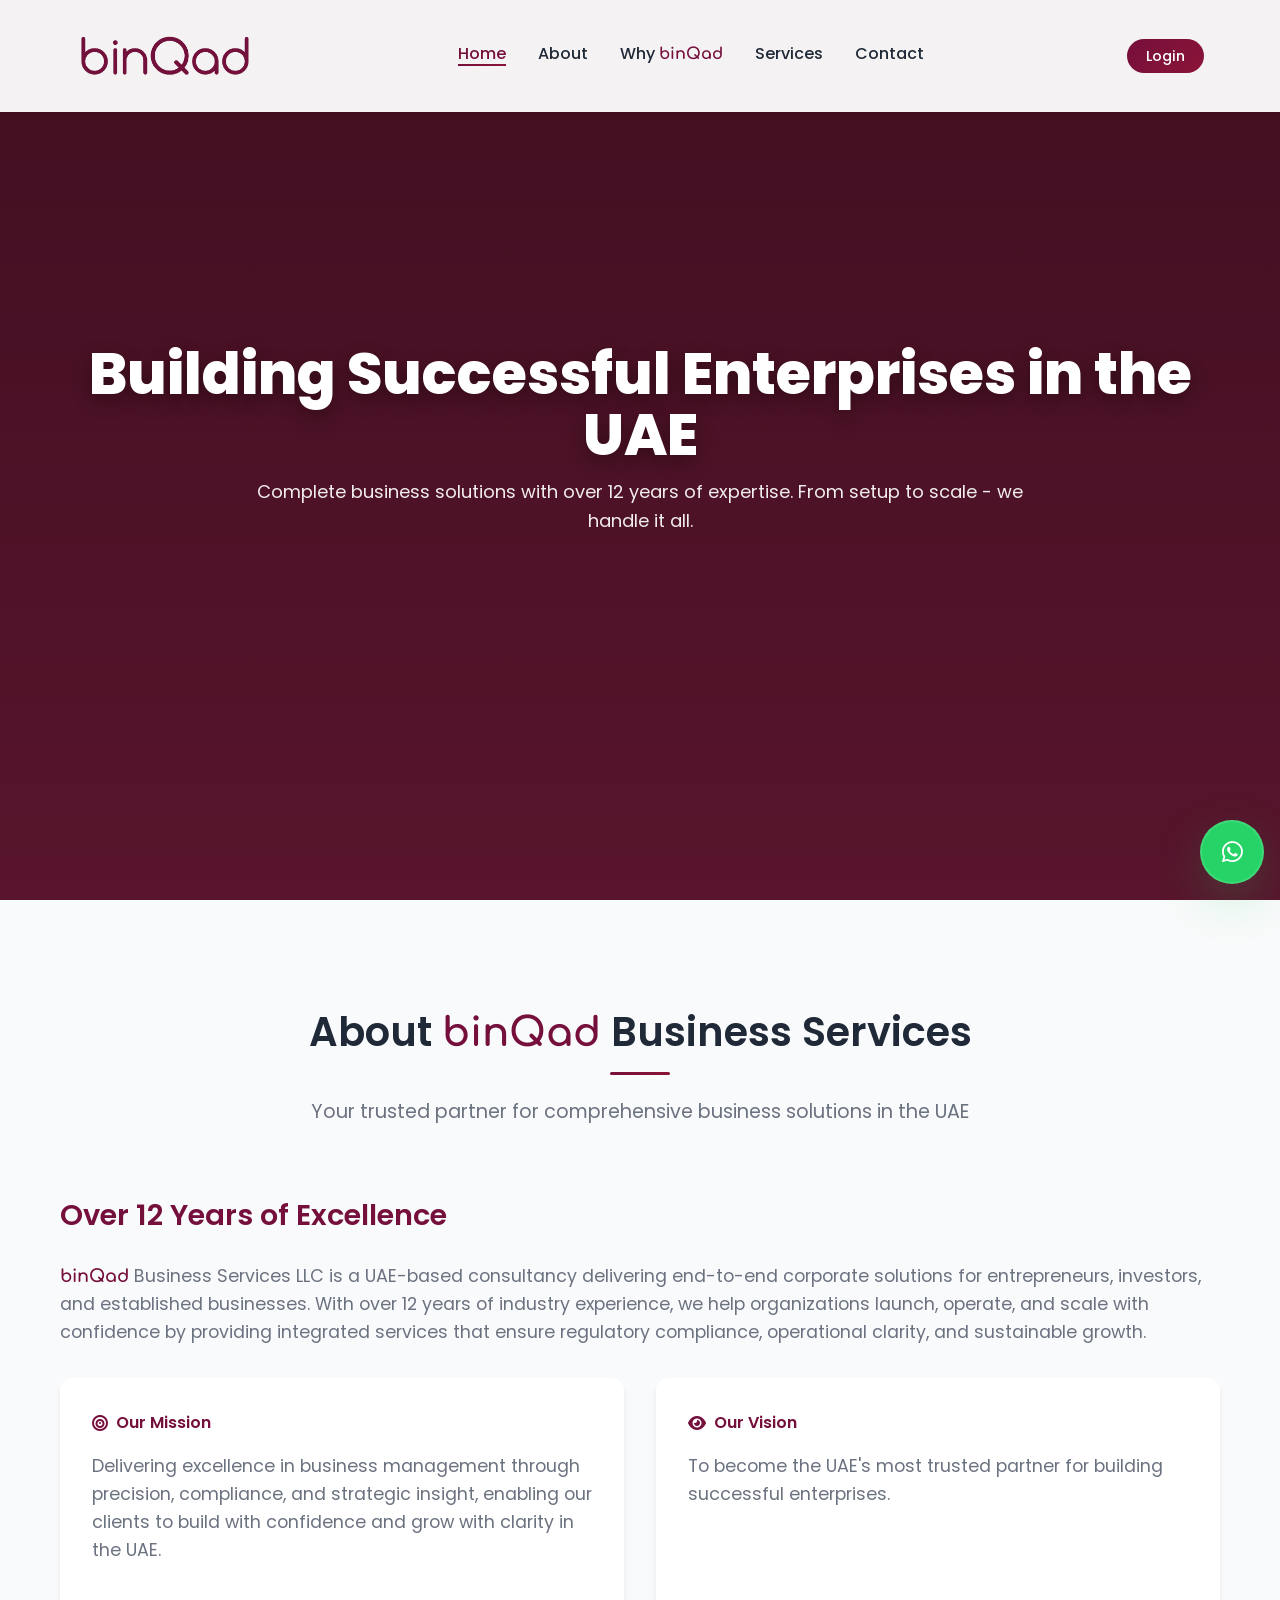
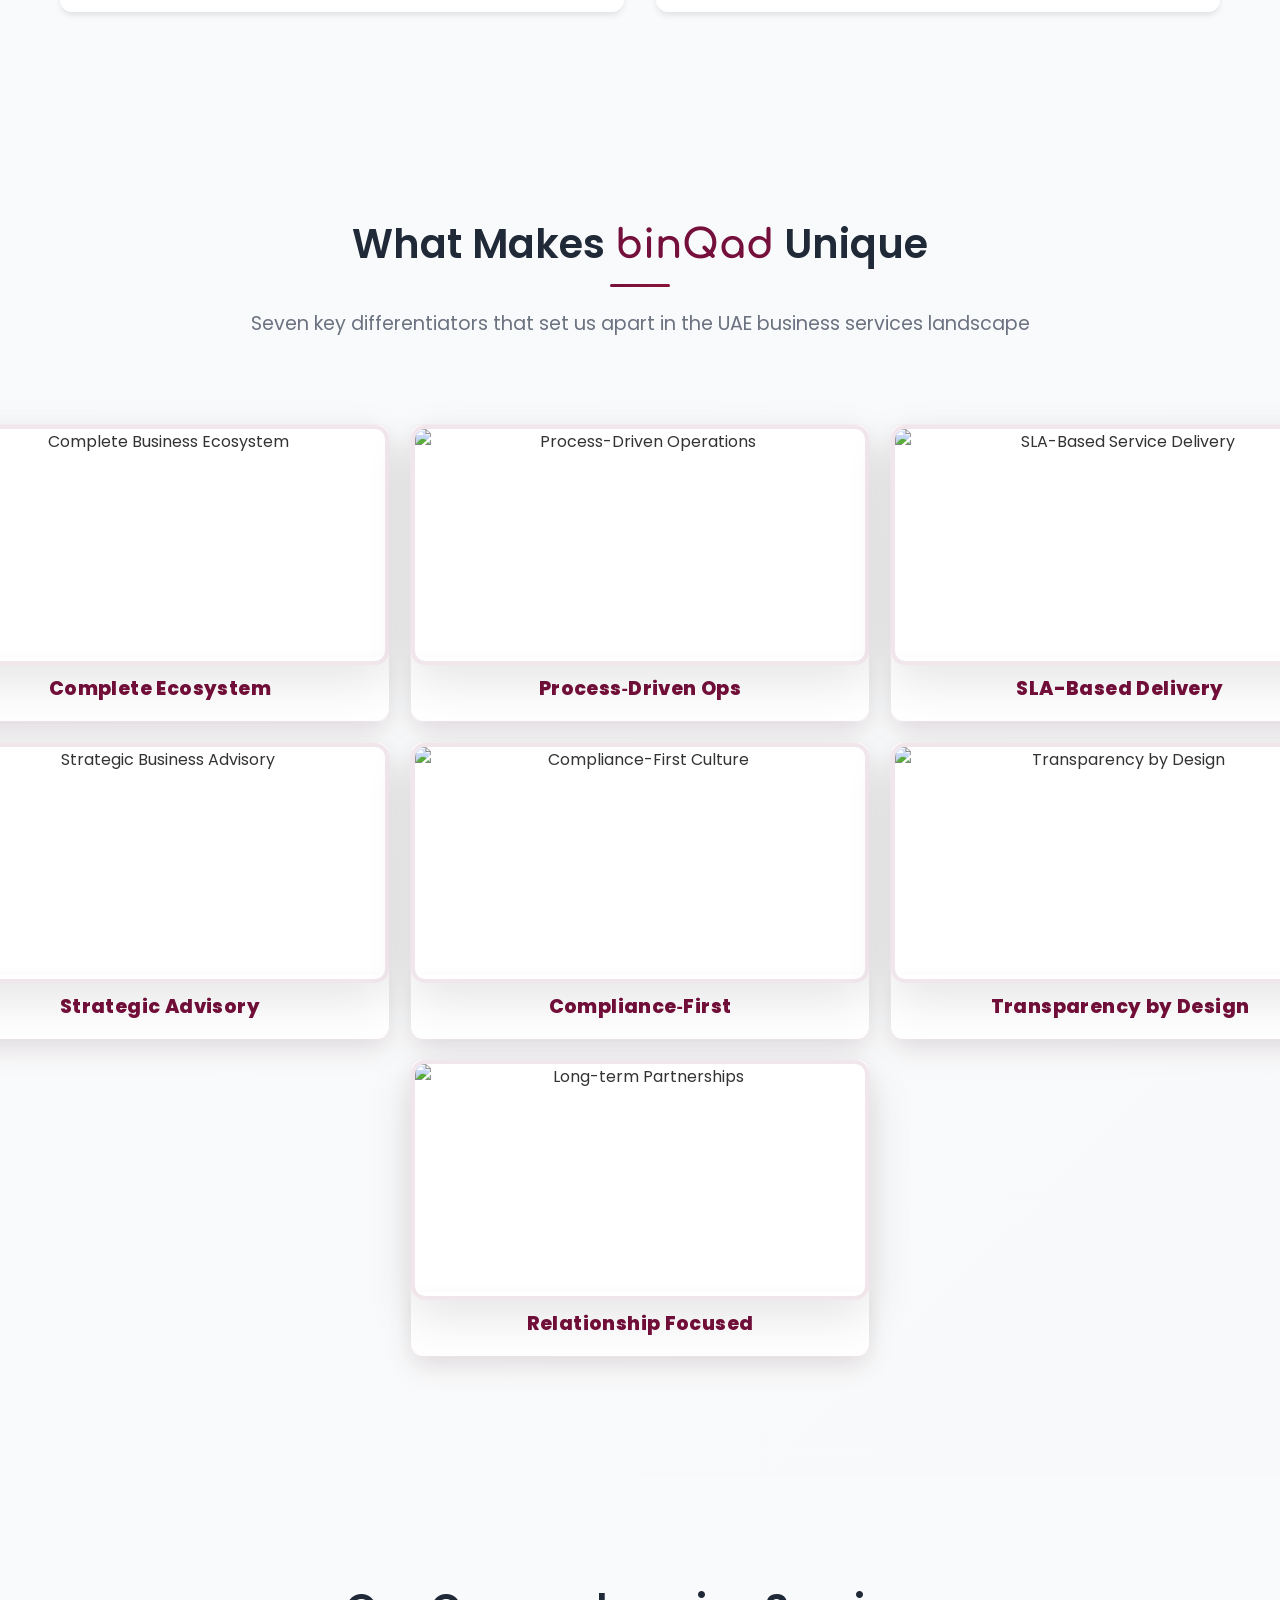
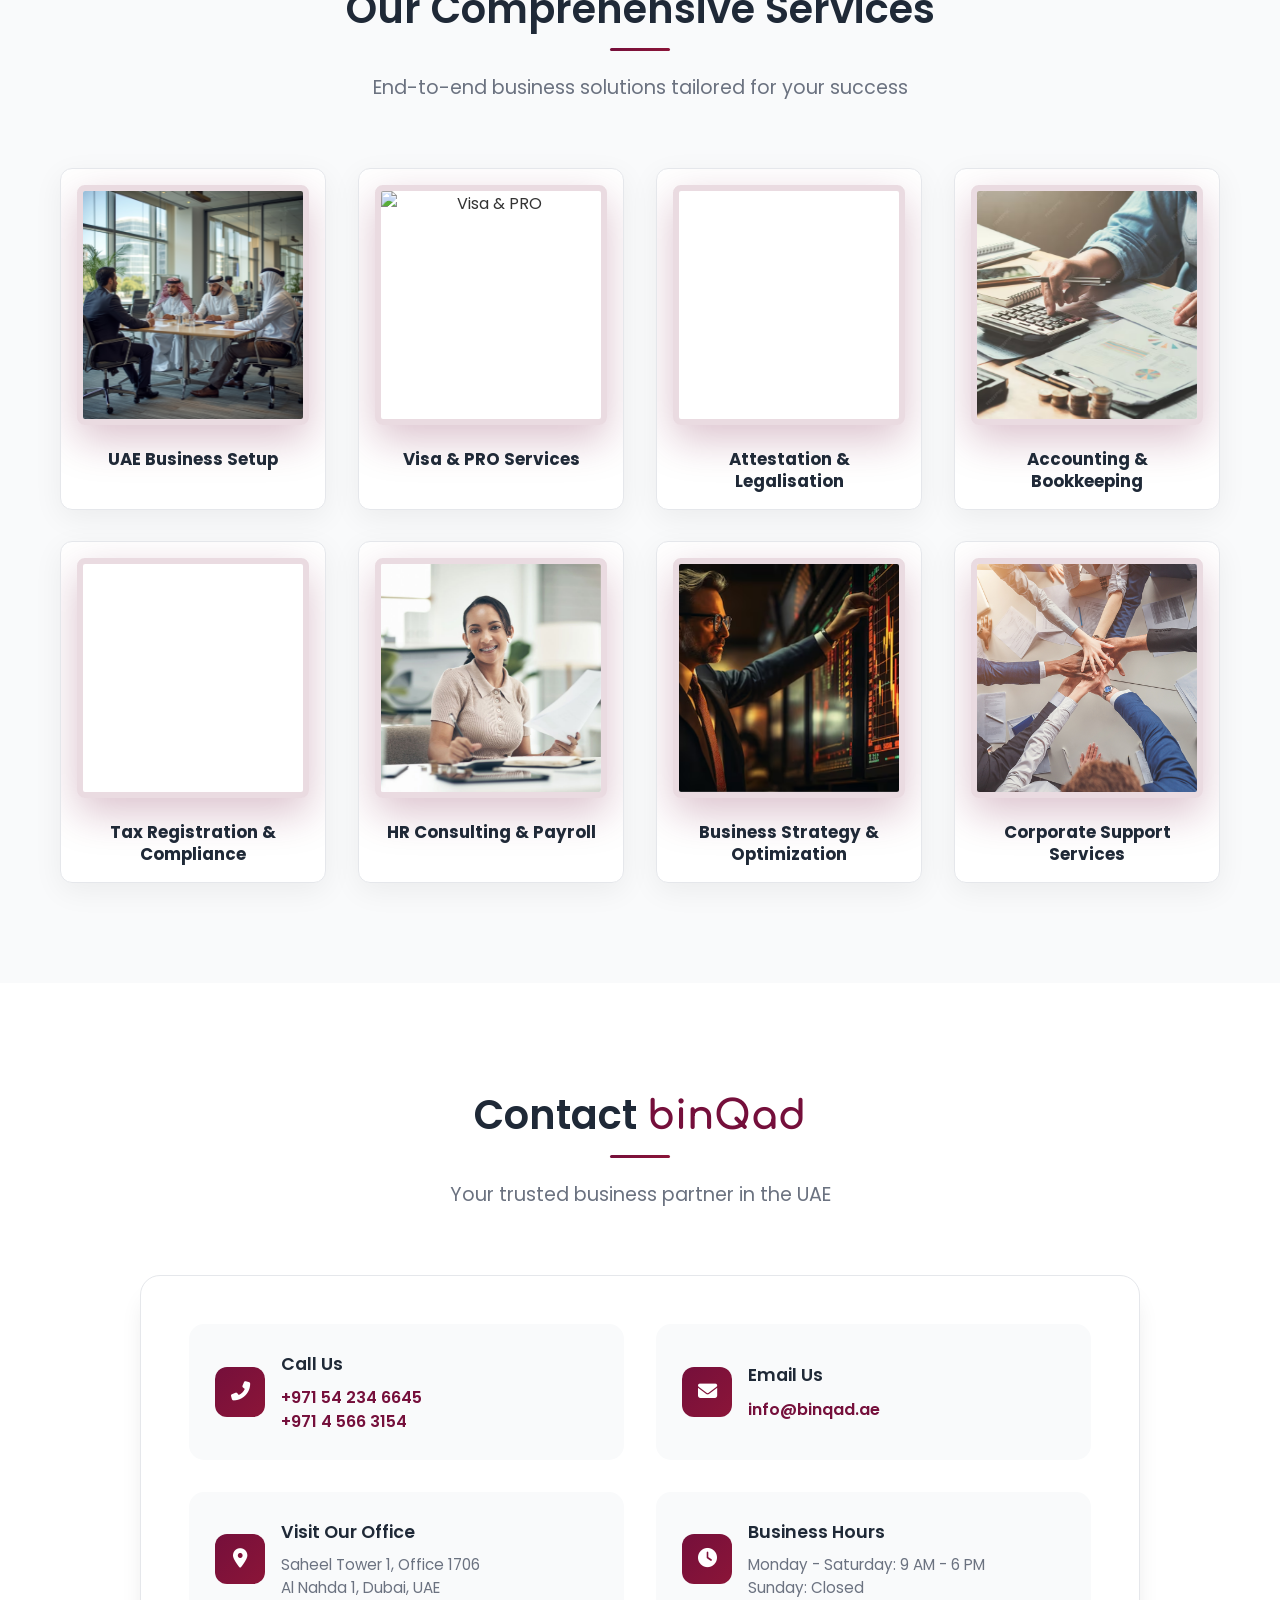
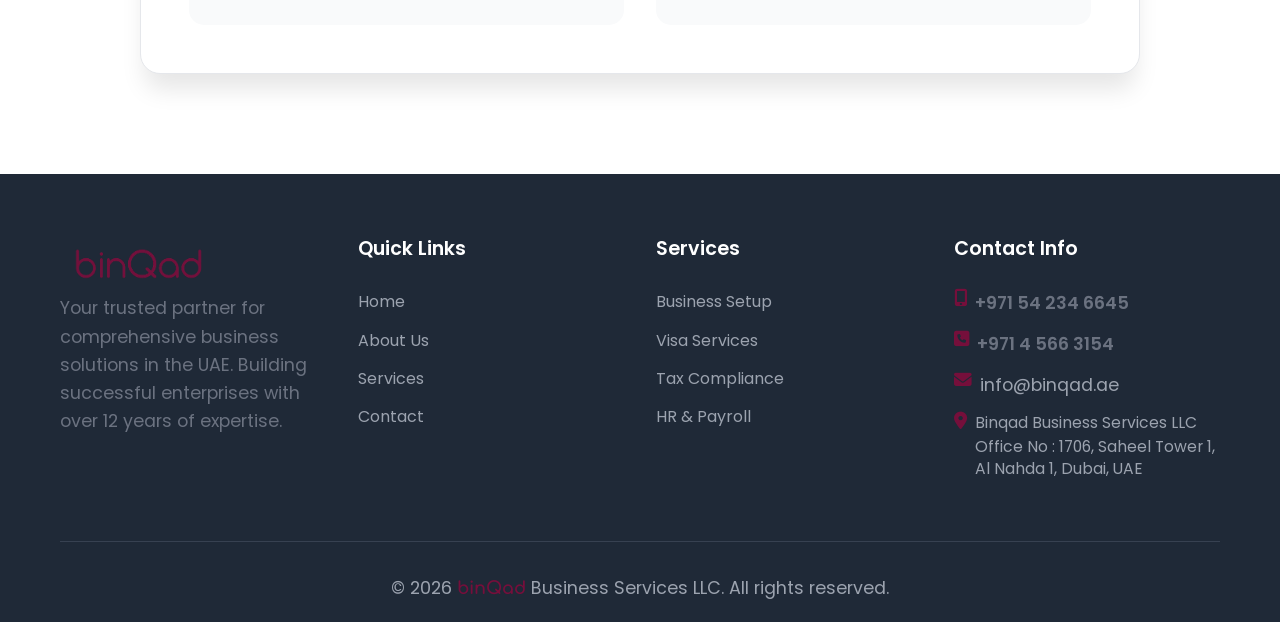
==== commit ad991659: "Enhance image loading performance: add lazy loading and async decoding attributes to images" ====
--- a/website/index.html
+++ b/website/index.html
@@ -183,6 +183,7 @@
                     <img
                       src="images/unique-1.jpg"
                       alt="Complete Business Ecosystem"
+                      loading="lazy" decoding="async"
                     />
                   </div>
                   <div class="unique-content">
@@ -201,6 +202,7 @@
                     <img
                       src="images/unique-2.jpg"
                       alt="Process-Driven Operations"
+                      loading="lazy" decoding="async"
                     />
                   </div>
                   <div class="unique-content">
@@ -219,6 +221,7 @@
                     <img
                       src="images/unique-3.jpg"
                       alt="SLA-Based Service Delivery"
+                      loading="lazy" decoding="async"
                     />
                   </div>
                   <div class="unique-content">
@@ -237,6 +240,7 @@
                     <img
                       src="images/unique-4.jpg"
                       alt="Strategic Business Advisory"
+                      loading="lazy" decoding="async"
                     />
                   </div>
                   <div class="unique-content">
@@ -254,6 +258,7 @@
                     <img
                       src="images/unique-5.jpg"
                       alt="Compliance-First Culture"
+                      loading="lazy" decoding="async"
                     />
                   </div>
                   <div class="unique-content">
@@ -271,6 +276,7 @@
                     <img
                       src="images/unique-6.jpg"
                       alt="Transparency by Design"
+                      loading="lazy" decoding="async"
                     />
                   </div>
                   <div class="unique-content">
@@ -288,6 +294,7 @@
                     <img
                       src="images/unique-7.jpg"
                       alt="Long-term Partnerships"
+                      loading="lazy" decoding="async"
                     />
                   </div>
                   <div class="unique-content">
@@ -316,7 +323,7 @@
         <div class="services-grid">
           <div class="service-card">
             <div class="service-image">
-              <img src="images/service-1.jpg" alt="UAE Business Setup" />
+              <img src="images/service-1.jpg" alt="UAE Business Setup" loading="lazy" decoding="async" />
             </div>
             <h3>UAE Business Setup</h3>
             <ul>
@@ -331,7 +338,7 @@
 
           <div class="service-card">
             <div class="service-image">
-              <img src="images/service-2.jpg" alt="Visa & PRO" />
+              <img src="images/service-2.jpg" alt="Visa & PRO" loading="lazy" decoding="async" />
             </div>
             <h3>Visa & PRO Services</h3>
             <ul>
@@ -349,6 +356,7 @@
               <img
                 src="images/service-3.jpg"
                 alt="Attestation & Legalisation"
+                loading="lazy" decoding="async"
               />
             </div>
             <h3>Attestation & Legalisation</h3>
@@ -363,7 +371,7 @@
 
           <div class="service-card">
             <div class="service-image">
-              <img src="images/service-4.avif" alt="Accounting & Bookkeeping" />
+              <img src="images/service-4.avif" alt="Accounting & Bookkeeping" loading="lazy" decoding="async" />
             </div>
             <h3>Accounting & Bookkeeping</h3>
             <ul>
@@ -379,6 +387,7 @@
               <img
                 src="images/service-5.webp"
                 alt="Tax Registration & Compliance"
+                loading="lazy" decoding="async"
               />
             </div>
             <h3>Tax Registration & Compliance</h3>
@@ -393,7 +402,7 @@
 
           <div class="service-card">
             <div class="service-image">
-              <img src="images/service-6.jpg" alt="HR Consulting & Payroll" />
+              <img src="images/service-6.jpg" alt="HR Consulting & Payroll" loading="lazy" decoding="async" />
             </div>
             <h3>HR Consulting & Payroll</h3>
             <ul>
@@ -409,6 +418,7 @@
               <img
                 src="images/service-7.avif"
                 alt="Business Strategy & Optimization"
+                loading="lazy" decoding="async"
               />
             </div>
             <h3>Business Strategy & Optimization</h3>
@@ -426,6 +436,7 @@
               <img
                 src="images/service-8.jpeg"
                 alt="Corporate Support Services"
+                loading="lazy" decoding="async"
               />
             </div>
             <h3>Corporate Support Services</h3>
@@ -594,7 +605,7 @@
         </button>
         <div class="modal-body">
           <div class="modal-image">
-            <img src="" alt="" id="service-modal-image" />
+            <img src="" alt="" id="service-modal-image" loading="lazy" decoding="async" />
           </div>
           <div class="modal-info">
             <h3 id="service-modal-title"></h3>
--- a/website/css/style.css
+++ b/website/css/style.css
@@ -72,6 +72,54 @@
  
    
+ / *   P e r f o r m a n c e   h i n t s   f o r   a n i m a t e d   e l e m e n t s   * / + 
+ . w i l l - c h a n g e - o p t i m i z e , + 
+ . s e r v i c e - c a r d , + 
+ . u n i q u e - i t e m , + 
+ . f l o a t i n g - c a r d , + 
+ . m o d a l - i m a g e   i m g , + 
+ . m o d a l - i n f o , + 
+ . s e r v i c e - i m a g e   i m g , + 
+ . u n i q u e - i m a g e   i m g , + 
+ . c a r o u s e l - b t n , + 
+ . c a r o u s e l - i n d i c a t o r   { + 
+     w i l l - c h a n g e :   t r a n s f o r m ,   o p a c i t y ; + 
+     b a c k f a c e - v i s i b i l i t y :   h i d d e n ; + 
+ } + 
+ + 
+ / *   R e s p e c t   r e d u c e d   m o t i o n   p r e f e r e n c e   * / + 
+ @ m e d i a   ( p r e f e r s - r e d u c e d - m o t i o n :   r e d u c e )   { + 
+     *   { + 
+         a n i m a t i o n - d u r a t i o n :   0 . 0 0 1 m s   ! i m p o r t a n t ; + 
+         a n i m a t i o n - i t e r a t i o n - c o u n t :   1   ! i m p o r t a n t ; + 
+         t r a n s i t i o n - d u r a t i o n :   0 . 0 0 1 m s   ! i m p o r t a n t ; + 
+     } + 
+ } + 
+ + 
  / *   C o n t a i n e r   * /   
  . c o n t a i n e r   { @@ -182,5180 +230,5184 @@
  
      b o x - s h a d o w :   v a r ( - - s h a d o w ) ;   
+     t r a n s i t i o n :   b a c k g r o u n d   0 . 3 s   e a s e ,   b o x - s h a d o w   0 . 3 s   e a s e ,   t r a n s f o r m   0 . 3 s   e a s e ; + 
+ } + 
+ + 
+ . n a v - c o n t a i n e r   { + 
+     m a x - w i d t h :   1 2 0 0 p x ; + 
+     m a r g i n :   0   a u t o ; + 
+     p a d d i n g :   1 r e m   2 0 p x ; + 
+     d i s p l a y :   g r i d ; + 
+     g r i d - t e m p l a t e - c o l u m n s :   a u t o   1 f r   a u t o   a u t o ; + 
+     a l i g n - i t e m s :   c e n t e r ; + 
+     g a p :   1 r e m ; + 
+ } + 
+ + 
+ . n a v - l o g o   h 2   { + 
+     c o l o r :   v a r ( - - p r i m a r y - c l a r e t ) ; + 
+     m a r g i n :   0 ; + 
+     f o n t - s i z e :   1 . 8 r e m ; + 
+ } + 
+ + 
+ . n a v - l o g o   i m g   { + 
+     h e i g h t :   8 0 p x ;       / *   t r y   6 0 p x ,   8 0 p x ,   1 0 0 p x   * / + 
+     w i d t h :   a u t o ; + 
+     d i s p l a y :   b l o c k ; + 
+ } + 
+ . n a v - l o g o - f o o t e r   h 3   { + 
+     f o n t - f a m i l y :   ' P o p p i n s ' ,   s a n s - s e r i f ; + 
+     f o n t - s i z e :   6 4 p x ;                     + 
+     f o n t - w e i g h t :   4 0 0 ;                   + 
+     l e t t e r - s p a c i n g :   1 p x ;         + 
+     m a r g i n :   0 ; + 
+     c o l o r :   # f f f f f f ;                       + 
+ } + 
+ + 
+ + 
+ . n a v - l o g o   s p a n   { + 
+     c o l o r :   v a r ( - - t e x t - l i g h t ) ; + 
+     f o n t - s i z e :   0 . 9 r e m ; + 
+     d i s p l a y :   b l o c k ; + 
+     m a r g i n - t o p :   - 5 p x ; + 
+ } + 
+ + 
+ . n a v - m e n u   { + 
+     d i s p l a y :   f l e x ; + 
+     g a p :   2 r e m ; + 
+     j u s t i f y - s e l f :   c e n t e r ; + 
+     j u s t i f y - c o n t e n t :   c e n t e r ; + 
+ } + 
+ + 
+ / *   H i d e   m o b i l e   n a v - a c t i o n s   o n   d e s k t o p   * / + 
+ . m o b i l e - o n l y   { + 
+     d i s p l a y :   n o n e ; + 
+ } + 
+ + 
+ @ m e d i a   ( m i n - w i d t h :   9 6 9 p x )   { + 
+     . m o b i l e - o n l y   { + 
+         d i s p l a y :   n o n e   ! i m p o r t a n t ; + 
+     } + 
+     . n a v - c o n t a i n e r   >   . n a v - a c t i o n s   { + 
+         d i s p l a y :   f l e x ; + 
+     } + 
+ } + 
+ + 
+ / *   S e p a r a t e   a c t i o n s   c o n t a i n e r   f o r   C h a t   /   L o g i n   s o   t h e y   c a n   b e   p o s i t i o n e d   i n d e p e n d e n t l y   * / + 
+ . n a v - a c t i o n s   { + 
+     d i s p l a y :   f l e x ; + 
+     g a p :   1 r e m ; + 
+     a l i g n - i t e m s :   c e n t e r ; + 
+ } + 
+ + 
+ / *   E n s u r e   a c t i o n s   a l i g n   t o   t h e   r i g h t   i n s i d e   t h e   n a v   c o n t a i n e r   * / + 
+ / *   n a v - a c t i o n s   i s   p o s i t i o n e d   b y   t h e   g r i d   c o l u m n s ;   n o   a u t o   m a r g i n   n e e d e d   * / + 
+ + 
+ . n a v - l i n k   { + 
+     c o l o r :   v a r ( - - t e x t - d a r k ) ; + 
+     t e x t - d e c o r a t i o n :   n o n e ; + 
+     f o n t - w e i g h t :   5 0 0 ; + 
+     t r a n s i t i o n :   c o l o r   0 . 3 s   e a s e ; + 
+     p o s i t i o n :   r e l a t i v e ; + 
+ } + 
+ + 
+ . n a v - l i n k   { + 
+     d i s p l a y :   i n l i n e - b l o c k ; + 
+     l i n e - h e i g h t :   1 ; + 
+     p a d d i n g - b o t t o m :   4 p x ; + 
+ } + 
+ + 
+ . n a v - l i n k : : a f t e r   { + 
+     c o n t e n t :   " " ; + 
+     p o s i t i o n :   a b s o l u t e ; + 
+     w i d t h :   0 ; + 
+     h e i g h t :   2 p x ; + 
+     b o t t o m :   0 ; + 
+     l e f t :   0 ; + 
+     b a c k g r o u n d :   v a r ( - - g r a d i e n t - c l a r e t ) ; + 
+     t r a n s i t i o n :   w i d t h   0 . 3 s   e a s e ; + 
+ } + 
+ + 
+ . n a v - l i n k : h o v e r : : a f t e r , + 
+ . n a v - l i n k . a c t i v e : : a f t e r   { + 
+     w i d t h :   1 0 0 % ; + 
+ } + 
+ + 
+ . n a v - l i n k : h o v e r , + 
+ . n a v - l i n k . a c t i v e   { + 
+     c o l o r :   v a r ( - - p r i m a r y - c l a r e t ) ; + 
+ } + 
+ + 
+ . l o g i n - b t n   { + 
+     b a c k g r o u n d :   v a r ( - - g r a d i e n t - c l a r e t ) ; + 
+     c o l o r :   v a r ( - - w h i t e )   ! i m p o r t a n t ; + 
+     p a d d i n g :   0 . 6 r e m   1 . 2 r e m ; + 
+     b o r d e r - r a d i u s :   2 5 p x ; + 
+     t r a n s i t i o n :   t r a n s f o r m   0 . 3 s   e a s e ,   b a c k g r o u n d   0 . 3 s   e a s e ,   c o l o r   0 . 3 s   e a s e ,   b o x - s h a d o w   0 . 3 s   e a s e ; + 
+     m a r g i n - l e f t :   1 r e m ; + 
+     t e x t - d e c o r a t i o n :   n o n e ; + 
+     f o n t - s i z e :   0 . 9 r e m ; + 
+     f o n t - w e i g h t :   5 0 0 ; + 
+ } + 
+ + 
+ . w h a t s a p p - b t n   { + 
+     b a c k g r o u n d :   # 2 5 D 3 6 6 ; + 
+     c o l o r :   v a r ( - - w h i t e )   ! i m p o r t a n t ; + 
+     p a d d i n g :   0 . 6 r e m   1 . 2 r e m ; + 
+     b o r d e r - r a d i u s :   2 5 p x ; + 
+     t r a n s i t i o n :   t r a n s f o r m   0 . 3 s   e a s e ,   b a c k g r o u n d   0 . 3 s   e a s e ,   c o l o r   0 . 3 s   e a s e ,   b o x - s h a d o w   0 . 3 s   e a s e ; + 
+     m a r g i n - l e f t :   1 r e m ; + 
+     t e x t - d e c o r a t i o n :   n o n e ; + 
+     f o n t - s i z e :   0 . 9 r e m ; + 
+     f o n t - w e i g h t :   5 0 0 ; + 
+     d i s p l a y :   f l e x ; + 
+     a l i g n - i t e m s :   c e n t e r ; + 
+     g a p :   0 . 5 r e m ; + 
+ } + 
+ + 
+ . w h a t s a p p - b t n : h o v e r   { + 
+     b a c k g r o u n d :   # 2 0 b a 5 5 ; + 
+     t r a n s f o r m :   t r a n s l a t e Y ( - 2 p x ) ; + 
+     b o x - s h a d o w :   v a r ( - - s h a d o w ) ; + 
+     c o l o r :   v a r ( - - w h i t e )   ! i m p o r t a n t ; + 
+ } + 
+ + 
+ . w h a t s a p p - b t n : : a f t e r   { + 
+     d i s p l a y :   n o n e ; + 
+ } + 
+ + 
+ . l o g i n - b t n : h o v e r   { + 
+     b a c k g r o u n d :   l i n e a r - g r a d i e n t ( 1 3 5 d e g ,   # 8 b 1 5 3 8   0 % ,   # a 6 1 e 4 d   1 0 0 % ) ; + 
+     t r a n s f o r m :   t r a n s l a t e Y ( - 2 p x ) ; + 
+     b o x - s h a d o w :   v a r ( - - s h a d o w ) ; + 
+     c o l o r :   v a r ( - - w h i t e )   ! i m p o r t a n t ; + 
+ } + 
+ + 
+ . l o g i n - b t n : : a f t e r   { + 
+     d i s p l a y :   n o n e ; + 
+ } + 
+ + 
+ . n a v - t o g g l e   { + 
+     d i s p l a y :   n o n e ; + 
+     f l e x - d i r e c t i o n :   c o l u m n ; + 
+     c u r s o r :   p o i n t e r ; + 
+ } + 
+ + 
+ . b a r   { + 
+     w i d t h :   2 5 p x ; + 
+     h e i g h t :   3 p x ; + 
+     b a c k g r o u n d :   v a r ( - - p r i m a r y - c l a r e t ) ; + 
+     m a r g i n :   3 p x   0 ; + 
+     t r a n s i t i o n :   0 . 3 s ; + 
+     b o r d e r - r a d i u s :   2 p x ; + 
+ } + 
+ + 
+ / *   H e r o   S e c t i o n   * / + 
+ . h e r o   { + 
+     p o s i t i o n :   r e l a t i v e ; + 
+     m i n - h e i g h t :   1 0 0 v h ; + 
+     d i s p l a y :   f l e x ; + 
+     a l i g n - i t e m s :   c e n t e r ; + 
+     j u s t i f y - c o n t e n t :   c e n t e r ; + 
+     o v e r f l o w :   h i d d e n ; + 
+     b a c k g r o u n d :   l i n e a r - g r a d i e n t ( 1 8 0 d e g ,   v a r ( - - l i g h t - g r a y )   0 % ,   # f f f f f f   1 0 0 % ) ; + 
+ } + 
+ + 
+ / *   H e r o   B a c k g r o u n d   C a r o u s e l   * / + 
+ . h e r o - b a c k g r o u n d   { + 
+     p o s i t i o n :   a b s o l u t e ; + 
+     t o p :   0 ; + 
+     l e f t :   0 ; + 
+     w i d t h :   1 0 0 % ; + 
+     h e i g h t :   1 0 0 % ; + 
+     z - i n d e x :   0 ; + 
+ } + 
+ + 
+ . h e r o - s l i d e   { + 
+     p o s i t i o n :   a b s o l u t e ; + 
+     t o p :   0 ; + 
+     l e f t :   0 ; + 
+     w i d t h :   1 0 0 % ; + 
+     h e i g h t :   1 0 0 % ; + 
+     b a c k g r o u n d - s i z e :   c o v e r ; + 
+     b a c k g r o u n d - p o s i t i o n :   c e n t e r   c e n t e r ; + 
+     b a c k g r o u n d - r e p e a t :   n o - r e p e a t ; + 
+     o p a c i t y :   0 ; + 
+     t r a n s i t i o n :   o p a c i t y   2 s   e a s e - i n - o u t ; + 
+ } + 
+ + 
+ . h e r o - s l i d e . a c t i v e   { + 
+     o p a c i t y :   1 ; + 
+ } + 
+ + 
+ . h e r o - s l i d e : n t h - c h i l d ( 1 )   { + 
+     b a c k g r o u n d - i m a g e :   u r l ( ' . . / i m a g e s / h e r o - 1 . j p g ' ) ; + 
+     b a c k g r o u n d - c o l o r :   # 7 5 1 B 3 B ;   / *   F a l l b a c k   c o l o r   * / + 
+ } + 
+ + 
+ . h e r o - s l i d e : n t h - c h i l d ( 2 )   { + 
+     b a c k g r o u n d - i m a g e :   u r l ( ' . . / i m a g e s / h e r o - 2 . j p g ' ) ; + 
+     b a c k g r o u n d - c o l o r :   # 7 5 1 B 3 B ;   / *   F a l l b a c k   c o l o r   * / + 
+ } + 
+ + 
+ . h e r o - s l i d e : n t h - c h i l d ( 3 )   { + 
+     b a c k g r o u n d - i m a g e :   u r l ( ' . . / i m a g e s / h e r o - 3 . j p g ' ) ; + 
+     b a c k g r o u n d - c o l o r :   # 7 5 1 B 3 B ;   / *   F a l l b a c k   c o l o r   * / + 
+ } + 
+ + 
+ . h e r o - s l i d e : n t h - c h i l d ( 4 )   { + 
+     b a c k g r o u n d - i m a g e :   u r l ( ' . . / i m a g e s / h e r o - 4 . j p g ' ) ; + 
+     b a c k g r o u n d - c o l o r :   # 7 5 1 B 3 B ;   / *   F a l l b a c k   c o l o r   * / + 
+ } + 
+ + 
+ . h e r o - o v e r l a y   { + 
+     p o s i t i o n :   a b s o l u t e ; + 
+     t o p :   0 ; + 
+     l e f t :   0 ; + 
+     w i d t h :   1 0 0 % ; + 
+     h e i g h t :   1 0 0 % ; + 
+     / *   s t r o n g e r   d a r k   o v e r l a y   f o r   b e t t e r   t e x t   c o n t r a s t   * / + 
+     b a c k g r o u n d :   l i n e a r - g r a d i e n t ( 1 8 0 d e g ,   r g b a ( 0 , 0 , 0 , 0 . 4 5 )   0 % ,   r g b a ( 0 , 0 , 0 , 0 . 2 5 )   1 0 0 % ) ; + 
+     z - i n d e x :   1 ; + 
+ } + 
+ + 
+ . h e r o - c o n t e n t   { + 
+     m a x - w i d t h :   1 2 0 0 p x ; + 
+     m a r g i n :   0   a u t o ; + 
+     p a d d i n g :   0   2 r e m ; + 
+     d i s p l a y :   f l e x ; + 
+     f l e x - d i r e c t i o n :   c o l u m n ; + 
+     g a p :   1 . 5 r e m ; + 
+     a l i g n - i t e m s :   c e n t e r ; + 
+     j u s t i f y - c o n t e n t :   c e n t e r ; + 
+     p o s i t i o n :   r e l a t i v e ; + 
+     z - i n d e x :   2 ; + 
+     m i n - h e i g h t :   1 0 0 v h ; + 
+     w i d t h :   1 0 0 % ; + 
+     t e x t - a l i g n :   c e n t e r ; + 
+ } + 
+ + 
+ . h e r o - t e x t   h 1   { + 
+     c o l o r :   v a r ( - - w h i t e ) ; + 
+     f o n t - s i z e :   3 . 6 r e m ; + 
+     l i n e - h e i g h t :   1 . 0 5 ; + 
+     m a r g i n - b o t t o m :   0 . 8 r e m ; + 
+     f o n t - w e i g h t :   8 0 0 ; + 
+     a n i m a t i o n :   f a d e I n U p   1 s   e a s e ; + 
+     t e x t - s h a d o w :   0   6 p x   1 8 p x   r g b a ( 0 , 0 , 0 , 0 . 3 5 ) ; + 
+ } + 
+ + 
+ . h e r o - t e x t   p   { + 
+     c o l o r :   r g b a ( 2 5 5 , 2 5 5 , 2 5 5 , 0 . 9 2 ) ; + 
+     f o n t - s i z e :   1 . 1 2 5 r e m ; + 
+     l i n e - h e i g h t :   1 . 6 ; + 
+     m a r g i n - b o t t o m :   1 . 2 5 r e m ; + 
+     f o n t - w e i g h t :   4 0 0 ; + 
+     m a x - w i d t h :   8 2 0 p x ; + 
+     m a r g i n - l e f t :   a u t o ; + 
+     m a r g i n - r i g h t :   a u t o ; + 
+     a n i m a t i o n :   f a d e I n U p   1 s   e a s e   0 . 2 s   b o t h ; + 
+ } + 
+ + 
+ / *   O p t i o n a l   s u b t l e   t r a n s l u c e n t   c a r d   b e h i n d   h e r o   t e x t   f o r   v e r y   b u s y   i m a g e s   * / + 
+ . h e r o - t e x t   . h e r o - t e x t - c a r d   { + 
+     d i s p l a y :   i n l i n e - b l o c k ; + 
+     b a c k g r o u n d :   r g b a ( 2 5 5 , 2 5 5 , 2 5 5 , 0 . 0 4 ) ; + 
+     p a d d i n g :   1 8 p x   2 8 p x ; + 
+     b o r d e r - r a d i u s :   1 2 p x ; + 
+     b a c k d r o p - f i l t e r :   b l u r ( 6 p x ) ; + 
+ } + 
+ + 
+ . h e r o - b u t t o n s   { + 
+     d i s p l a y :   f l e x ; + 
+     g a p :   1 r e m ; + 
+     a n i m a t i o n :   f a d e I n U p   1 s   e a s e   0 . 4 s   b o t h ; + 
+ } + 
+ + 
+ @ m e d i a   ( m a x - w i d t h :   9 0 0 p x )   { + 
+     . h e r o - t e x t   h 1   {   f o n t - s i z e :   2 . 2 r e m ;   } + 
+     . h e r o - t e x t   p   {   f o n t - s i z e :   1 r e m ;   m a x - w i d t h :   9 0 % ;   } + 
+ } + 
+ + 
+ @ m e d i a   ( m a x - w i d t h :   4 8 0 p x )   { + 
+     . h e r o - t e x t   h 1   {   f o n t - s i z e :   1 . 6 r e m ;   } + 
+     . h e r o - t e x t   p   {   f o n t - s i z e :   0 . 9 5 r e m ;   } + 
+ } + 
+ + 
+ / *   B u t t o n s   * / + 
+ . b t n - p r i m a r y , + 
+ . b t n - s e c o n d a r y   { + 
+     p a d d i n g :   1 5 p x   3 0 p x ; + 
+     b o r d e r :   n o n e ; + 
+     b o r d e r - r a d i u s :   8 p x ; + 
+     f o n t - s i z e :   1 . 1 r e m ; + 
+     f o n t - w e i g h t :   6 0 0 ; + 
+     c u r s o r :   p o i n t e r ; + 
+     t r a n s i t i o n :   t r a n s f o r m   0 . 3 s   e a s e ,   b a c k g r o u n d   0 . 3 s   e a s e ,   c o l o r   0 . 3 s   e a s e ; + 
+     t e x t - d e c o r a t i o n :   n o n e ; + 
+     d i s p l a y :   i n l i n e - b l o c k ; + 
+ } + 
+ + 
+ . b t n - p r i m a r y   { + 
+     b a c k g r o u n d :   v a r ( - - w h i t e ) ; + 
+     c o l o r :   v a r ( - - p r i m a r y - c l a r e t ) ; + 
+     b o x - s h a d o w :   v a r ( - - s h a d o w ) ; + 
+ } + 
+ + 
+ . b t n - p r i m a r y : h o v e r   { + 
+     t r a n s f o r m :   t r a n s l a t e Y ( - 2 p x ) ; + 
+     b o x - s h a d o w :   v a r ( - - s h a d o w - l g ) ; + 
+ } + 
+ + 
+ . b t n - s e c o n d a r y   { + 
+     b a c k g r o u n d :   t r a n s p a r e n t ; + 
+     c o l o r :   v a r ( - - w h i t e ) ; + 
+     b o r d e r :   2 p x   s o l i d   v a r ( - - w h i t e ) ; + 
+ } + 
+ + 
+ . b t n - s e c o n d a r y : h o v e r   { + 
+     b a c k g r o u n d :   v a r ( - - w h i t e ) ; + 
+     c o l o r :   v a r ( - - p r i m a r y - c l a r e t ) ; + 
+ } + 
+ + 
+ / *   H e r o   I l l u s t r a t i o n   * / + 
+ . h e r o - i m a g e   { + 
+     p o s i t i o n :   r e l a t i v e ; + 
+     h e i g h t :   4 5 0 p x ; + 
+     d i s p l a y :   f l e x ; + 
+     a l i g n - i t e m s :   c e n t e r ; + 
+     j u s t i f y - c o n t e n t :   c e n t e r ; + 
+     a n i m a t i o n :   f a d e I n R i g h t   1 s   e a s e   0 . 6 s   b o t h ; + 
+ } + 
+ + 
+ . h e r o - i l l u s t r a t i o n   { + 
+     p o s i t i o n :   r e l a t i v e ; + 
+     w i d t h :   1 0 0 % ; + 
+     h e i g h t :   1 0 0 % ; + 
+ } + 
+ + 
+ . f l o a t i n g - c a r d   { + 
+     p o s i t i o n :   a b s o l u t e ; + 
+     b a c k g r o u n d :   r g b a ( 2 5 5 ,   2 5 5 ,   2 5 5 ,   0 . 9 5 ) ; + 
+     b a c k d r o p - f i l t e r :   b l u r ( 1 0 p x ) ; + 
+     p a d d i n g :   1 . 5 r e m   1 . 2 r e m ; + 
+     b o r d e r - r a d i u s :   1 6 p x ; + 
+     b o x - s h a d o w :   0   8 p x   3 2 p x   r g b a ( 0 ,   0 ,   0 ,   0 . 1 ) ; + 
+     b o r d e r :   1 p x   s o l i d   r g b a ( 2 5 5 ,   2 5 5 ,   2 5 5 ,   0 . 2 ) ; + 
+     d i s p l a y :   f l e x ; + 
+     f l e x - d i r e c t i o n :   c o l u m n ; + 
+     a l i g n - i t e m s :   c e n t e r ; + 
+     t e x t - a l i g n :   c e n t e r ; + 
+     a n i m a t i o n :   f l o a t   4 s   e a s e - i n - o u t   i n f i n i t e ; + 
+     t r a n s i t i o n :   t r a n s f o r m   0 . 3 s   e a s e ,   b o x - s h a d o w   0 . 3 s   e a s e ,   b a c k g r o u n d   0 . 3 s   e a s e ; + 
+ } + 
+ + 
+ . f l o a t i n g - c a r d : h o v e r   { + 
+     t r a n s f o r m :   t r a n s l a t e Y ( - 5 p x ) ; + 
+     b o x - s h a d o w :   0   1 2 p x   4 0 p x   r g b a ( 0 ,   0 ,   0 ,   0 . 1 5 ) ; + 
+ } + 
+ + 
+ . f l o a t i n g - c a r d   i   { + 
+     f o n t - s i z e :   2 . 2 r e m ; + 
+     c o l o r :   v a r ( - - p r i m a r y - c l a r e t ) ; + 
+     m a r g i n - b o t t o m :   0 . 8 r e m ; + 
+ } + 
+ + 
+ . f l o a t i n g - c a r d   s p a n   { + 
+     c o l o r :   v a r ( - - t e x t - d a r k ) ; + 
+     f o n t - w e i g h t :   6 0 0 ; + 
+     f o n t - s i z e :   0 . 9 r e m ; + 
+ } + 
+ + 
+ . c a r d - 1   { + 
+     t o p :   6 0 p x ; + 
+     l e f t :   4 0 p x ; + 
+     a n i m a t i o n - d e l a y :   0 s ; + 
+ } + 
+ + 
+ . c a r d - 2   { + 
+     t o p :   1 8 0 p x ; + 
+     r i g h t :   6 0 p x ; + 
+     a n i m a t i o n - d e l a y :   1 . 5 s ; + 
+ } + 
+ + 
+ . c a r d - 3   { + 
+     b o t t o m :   8 0 p x ; + 
+     l e f t :   8 0 p x ; + 
+     a n i m a t i o n - d e l a y :   3 s ; + 
+ } + 
+ + 
+ / *   S e c t i o n   H e a d e r s   * / + 
+ . s e c t i o n - h e a d e r   { + 
+     t e x t - a l i g n :   c e n t e r ; + 
+     m a r g i n - b o t t o m :   4 r e m ; + 
+     a n i m a t i o n :   f a d e I n U p   0 . 8 s   e a s e ; + 
+ } + 
+ + 
+ . s e c t i o n - h e a d e r   h 2   { + 
+     p o s i t i o n :   r e l a t i v e ; + 
+     d i s p l a y :   i n l i n e - b l o c k ; + 
+ } + 
+ + 
+ + 
+ + 
+ . s e c t i o n - h e a d e r   h 2 : : a f t e r   { + 
+     c o n t e n t :   " " ; + 
+     p o s i t i o n :   a b s o l u t e ; + 
+     b o t t o m :   - 1 0 p x ; + 
+     l e f t :   5 0 % ; + 
+     t r a n s f o r m :   t r a n s l a t e X ( - 5 0 % ) ; + 
+     w i d t h :   6 0 p x ; + 
+     h e i g h t :   3 p x ; + 
+     b a c k g r o u n d :   v a r ( - - g r a d i e n t - c l a r e t ) ; + 
+     b o r d e r - r a d i u s :   2 p x ; + 
+ } + 
+ + 
+ . s e c t i o n - h e a d e r   p   { + 
+     f o n t - s i z e :   1 . 2 r e m ; + 
+     m a r g i n - t o p :   1 r e m ; + 
+ } + 
+ + 
+ / *   A b o u t   S e c t i o n   * / + 
+ . a b o u t   { + 
+     p a d d i n g :   1 0 0 p x   0 ; + 
+     b a c k g r o u n d :   v a r ( - - l i g h t - g r a y ) ; + 
+ } + 
+ + 
+ . a b o u t - c o n t e n t   { + 
+ + 
+     g a p :   4 r e m ; + 
+     a l i g n - i t e m s :   s t a r t ; + 
+ } + 
+ + 
+ . a b o u t - t e x t   h 3   { + 
+     c o l o r :   v a r ( - - p r i m a r y - c l a r e t ) ; + 
+     m a r g i n - b o t t o m :   1 . 5 r e m ; + 
+ } + 
+ + 
+ . m i s s i o n - v i s i o n   { + 
+     d i s p l a y :   g r i d ; + 
+     g r i d - t e m p l a t e - c o l u m n s :   r e p e a t ( 2 ,   1 f r ) ; + 
+     g a p :   2 r e m ; + 
+     m a r g i n - t o p :   2 r e m ; + 
+ } + 
+ + 
+ . m i s s i o n , + 
+ . v i s i o n   { + 
+     b a c k g r o u n d :   v a r ( - - w h i t e ) ; + 
+     p a d d i n g :   2 r e m ; + 
+     b o r d e r - r a d i u s :   1 2 p x ; + 
+     b o x - s h a d o w :   v a r ( - - s h a d o w ) ; + 
+     t r a n s i t i o n :   t r a n s f o r m   0 . 3 s   e a s e ; + 
+ } + 
+ + 
+ . m i s s i o n : h o v e r , + 
+ . v i s i o n : h o v e r   { + 
+     t r a n s f o r m :   t r a n s l a t e Y ( - 5 p x ) ; + 
+ } + 
+ + 
+ . m i s s i o n   h 4 , + 
+ . v i s i o n   h 4   { + 
+     c o l o r :   v a r ( - - p r i m a r y - c l a r e t ) ; + 
+     m a r g i n - b o t t o m :   1 r e m ; + 
+     d i s p l a y :   f l e x ; + 
+     a l i g n - i t e m s :   c e n t e r ; + 
+     g a p :   0 . 5 r e m ; + 
+ } + 
+ + 
+ / *   F e a t u r e   G r i d   * / + 
+ . f e a t u r e - g r i d   { + 
+     d i s p l a y :   g r i d ; + 
+     g r i d - t e m p l a t e - c o l u m n s :   r e p e a t ( 2 ,   1 f r ) ; + 
+     g a p :   2 r e m ; + 
+ } + 
+ + 
+ . f e a t u r e - i t e m   { + 
+     b a c k g r o u n d :   v a r ( - - w h i t e ) ; + 
+     p a d d i n g :   2 r e m ; + 
+     b o r d e r - r a d i u s :   1 2 p x ; + 
+     b o x - s h a d o w :   v a r ( - - s h a d o w ) ; + 
      t r a n s i t i o n :   a l l   0 . 3 s   e a s e ;   
- } - 
- - 
- . n a v - c o n t a i n e r   { +     a n i m a t i o n :   f a d e I n U p   0 . 8 s   e a s e ; + 
+ } + 
+ + 
+ . f e a t u r e - i t e m : h o v e r   { + 
+     t r a n s f o r m :   t r a n s l a t e Y ( - 5 p x ) ; + 
+     b o x - s h a d o w :   v a r ( - - s h a d o w - l g ) ; + 
+ } + 
+ + 
+ / *   S e r v i c e   c a r d   i n t e r a c t i o n s   * / + 
+ . s e r v i c e - c a r d   { + 
+     c u r s o r :   p o i n t e r ; + 
+ } + 
+ . s e r v i c e - c a r d : h o v e r   { + 
+     t r a n s f o r m :   t r a n s l a t e Y ( - 6 p x )   s c a l e ( 1 . 0 2 ) ; + 
+     b o x - s h a d o w :   v a r ( - - s h a d o w - l g ) ; + 
+     c u r s o r :   p o i n t e r ; + 
+ } + 
+ + 
+ / *   M o d a l   s t y l e s   f o r   s e r v i c e   d e t a i l s   * / + 
+ . m o d a l - o v e r l a y   { + 
+     p o s i t i o n :   f i x e d ; + 
+     i n s e t :   0 ; + 
+     b a c k g r o u n d :   r g b a ( 0 , 0 , 0 , 0 . 4 5 ) ; + 
+     d i s p l a y :   f l e x ; + 
+     a l i g n - i t e m s :   c e n t e r ; + 
+     j u s t i f y - c o n t e n t :   c e n t e r ; + 
+     z - i n d e x :   2 0 0 0 ; + 
+     o p a c i t y :   0 ; + 
+     v i s i b i l i t y :   h i d d e n ; + 
+     p o i n t e r - e v e n t s :   n o n e ; + 
+     t r a n s i t i o n :   o p a c i t y   1 8 0 m s   e a s e ,   v i s i b i l i t y   1 8 0 m s   e a s e ; + 
+ } + 
+ . m o d a l - o v e r l a y . s h o w   { + 
+     o p a c i t y :   1 ; + 
+     v i s i b i l i t y :   v i s i b l e ; + 
+     p o i n t e r - e v e n t s :   a u t o ; + 
+ } + 
+ . s e r v i c e - m o d a l   { + 
+     b a c k g r o u n d :   v a r ( - - w h i t e ) ; + 
+     w i d t h :   m i n ( 1 0 0 0 p x ,   9 5 % ) ; + 
+     b o r d e r - r a d i u s :   1 2 p x ; + 
+     b o x - s h a d o w :   v a r ( - - s h a d o w - l g ) ; + 
+     p a d d i n g :   1 . 2 5 r e m ; + 
+     p o s i t i o n :   r e l a t i v e ; + 
+     t r a n s f o r m :   t r a n s l a t e Y ( 6 p x ) ; + 
+     t r a n s i t i o n :   t r a n s f o r m   2 0 0 m s   e a s e ,   o p a c i t y   1 8 0 m s   e a s e ; + 
+ } + 
+ + 
+ / *   W h e n   o v e r l a y   i s   s h o w n ,   s l i g h t l y   p o p   t h e   m o d a l   i n   * / + 
+ . m o d a l - o v e r l a y . s h o w   . s e r v i c e - m o d a l   { + 
+     t r a n s f o r m :   t r a n s l a t e Y ( 0 )   s c a l e ( 1 ) ; + 
+     o p a c i t y :   1 ; + 
+ } + 
+ . m o d a l - c l o s e   { + 
+     p o s i t i o n :   a b s o l u t e ; + 
+     t o p :   1 0 p x ; + 
+     r i g h t :   1 2 p x ; + 
+     b a c k g r o u n d :   t r a n s p a r e n t ; + 
+     b o r d e r :   n o n e ; + 
+     f o n t - s i z e :   2 r e m ; + 
+     l i n e - h e i g h t :   1 ; + 
+     c u r s o r :   p o i n t e r ; + 
+     c o l o r :   v a r ( - - t e x t - l i g h t ) ; + 
+ } + 
+ . m o d a l - b o d y   { + 
+     d i s p l a y :   g r i d ; + 
+     g r i d - t e m p l a t e - c o l u m n s :   1 f r   1 f r ; + 
+     g a p :   1 . 5 r e m ; + 
+     a l i g n - i t e m s :   c e n t e r ; + 
+ } + 
+ . m o d a l - i m a g e   i m g   { + 
+     w i d t h :   1 0 0 % ; + 
+     h e i g h t :   a u t o ; + 
+     b o r d e r - r a d i u s :   8 p x ; + 
+     d i s p l a y :   b l o c k ; + 
+ } + 
+ . m o d a l - i m a g e   i m g , + 
+ . m o d a l - i n f o   { + 
+     t r a n s i t i o n :   o p a c i t y   2 2 0 m s   e a s e ,   t r a n s f o r m   2 2 0 m s   e a s e ; + 
+     w i l l - c h a n g e :   o p a c i t y ,   t r a n s f o r m ; + 
+ } + 
+ . m o d a l - i m a g e   i m g . f a d e - o u t , + 
+ . m o d a l - i n f o . f a d e - o u t   { + 
+     o p a c i t y :   0 ; + 
+     t r a n s f o r m :   t r a n s l a t e Y ( 6 p x )   s c a l e ( 0 . 9 9 5 ) ; + 
+ } + 
+ . m o d a l - i m a g e   i m g . f a d e - i n , + 
+ . m o d a l - i n f o . f a d e - i n   { + 
+     o p a c i t y :   1 ; + 
+     t r a n s f o r m :   n o n e ; + 
+ } + 
+ . m o d a l - i n f o   h 3   { + 
+     m a r g i n :   0   0   1 r e m   0 ; + 
+     c o l o r :   v a r ( - - p r i m a r y - c l a r e t ) ; + 
+     f o n t - s i z e :   1 . 6 r e m ; + 
+ } + 
+ . m o d a l - p o i n t s   { + 
+     l i s t - s t y l e :   n o n e ; + 
+     p a d d i n g :   0 ; + 
+     m a r g i n :   0 ; + 
+ + 
+ / *   l i s t   i t e m   r e v e a l   u s i n g   t r a n s f o r m / o p a c i t y   o n l y   * / + 
+ } + 
+ . m o d a l - p o i n t s   l i   { + 
+     o p a c i t y :   0 ; + 
+     t r a n s f o r m :   t r a n s l a t e Y ( 6 p x ) ; + 
+     t r a n s i t i o n :   o p a c i t y   2 6 0 m s   e a s e ,   t r a n s f o r m   2 6 0 m s   e a s e ; + 
+ } + 
+ . m o d a l - p o i n t s   l i . v i s i b l e   { + 
+     o p a c i t y :   1 ; + 
+     t r a n s f o r m :   n o n e ; + 
+ } + 
+ + 
+ / *   P o l i s h e d   l i s t   s t y l i n g   f o r   s e r v i c e   d e t a i l s   * / + 
+ . m o d a l - p o i n t s   { + 
+     m a r g i n - t o p :   8 p x ; + 
+     d i s p l a y :   b l o c k ; + 
+     m a x - h e i g h t :   3 2 0 p x ; + 
+     o v e r f l o w :   a u t o ; + 
+     p a d d i n g :   0 ; + 
+ } + 
+ . m o d a l - p o i n t s   l i   { + 
+     p o s i t i o n :   r e l a t i v e ; + 
+     p a d d i n g - l e f t :   3 4 p x ; + 
+     m a r g i n :   0   0   1 0 p x   0 ; + 
+     l i n e - h e i g h t :   1 . 4 5 ; + 
+     c o l o r :   v a r ( - - t e x t - d a r k ) ; + 
+     f o n t - w e i g h t :   5 0 0 ; + 
+ } + 
+ . m o d a l - p o i n t s   l i : : b e f o r e   { + 
+     / *   d e f a u l t   r e m o v e d ;   s p e c i f i c   s t y l e s   a p p l i e d   p e r   m o d a l   t y p e   b e l o w   * / + 
+     c o n t e n t :   ' ' ; + 
+     p o s i t i o n :   a b s o l u t e ; + 
+     l e f t :   0 ; + 
+     t o p :   0 . 1 r e m ; + 
+ } + 
+ + 
+ / *   C l o s e   b u t t o n   r e f i n e m e n t   * / + 
+ . m o d a l - c l o s e   { + 
+     p o s i t i o n :   a b s o l u t e ; + 
+     t o p :   1 0 p x ; + 
+     r i g h t :   1 2 p x ; + 
+     b a c k g r o u n d :   r g b a ( 0 , 0 , 0 , 0 . 0 4 ) ; + 
+     b o r d e r :   n o n e ; + 
+     w i d t h :   4 4 p x ; + 
+     h e i g h t :   4 4 p x ; + 
+     d i s p l a y :   i n l i n e - f l e x ; + 
+     a l i g n - i t e m s :   c e n t e r ; + 
+     j u s t i f y - c o n t e n t :   c e n t e r ; + 
+     b o r d e r - r a d i u s :   1 0 p x ; + 
+     f o n t - s i z e :   1 . 2 5 r e m ; + 
+     c u r s o r :   p o i n t e r ; + 
+     c o l o r :   v a r ( - - t e x t - l i g h t ) ; + 
+     t r a n s i t i o n :   b a c k g r o u n d   1 5 0 m s   e a s e ,   t r a n s f o r m   1 2 0 m s   e a s e ; + 
+ } + 
+ . m o d a l - c l o s e : h o v e r   {   b a c k g r o u n d :   r g b a ( 0 , 0 , 0 , 0 . 0 7 ) ;   t r a n s f o r m :   t r a n s l a t e Y ( - 2 p x ) ;   } + 
+ . m o d a l - c l o s e : a c t i v e   {   t r a n s f o r m :   t r a n s l a t e Y ( 0 ) ;   } + 
+ + 
+ / *   s u b t l e   b a c k d r o p   b l u r   o n   m o d e r n   b r o w s e r s   * / + 
+ . m o d a l - o v e r l a y   { + 
+     b a c k d r o p - f i l t e r :   b l u r ( 4 p x )   s a t u r a t e ( 1 . 0 3 ) ; + 
+ } + 
+ + 
+ / *   S e r v i c e   m o d a l :   m o d e r n   c i r c u l a r   g r a d i e n t   b u l l e t s   * / + 
+ . m o d a l - o v e r l a y . t y p e - s e r v i c e   . m o d a l - p o i n t s   l i : : b e f o r e   { + 
+     c o n t e n t :   ' ' ; + 
+     p o s i t i o n :   a b s o l u t e ; + 
+     l e f t :   0 . 4 r e m ; + 
+     t o p :   0 . 8 5 r e m ; + 
+     w i d t h :   1 2 p x ; + 
+     h e i g h t :   1 2 p x ; + 
+     b o r d e r - r a d i u s :   5 0 % ; + 
+     b a c k g r o u n d :   l i n e a r - g r a d i e n t ( 1 3 5 d e g ,   # b 7 1 c 3 a   0 % ,   # 8 b 1 5 3 8   1 0 0 % ) ; + 
+     b o x - s h a d o w :   0   2 p x   6 p x   r g b a ( 1 3 9 , 2 1 , 5 6 , 0 . 2 8 ) ,   i n s e t   0   - 2 p x   4 p x   r g b a ( 2 5 5 , 2 5 5 , 2 5 5 , 0 . 0 6 ) ; + 
+ } + 
+ . m o d a l - o v e r l a y . t y p e - s e r v i c e   . m o d a l - p o i n t s   l i   { + 
+     p a d d i n g - l e f t :   3 6 p x ; + 
+     b o r d e r - b o t t o m :   n o n e ; + 
+ } + 
+ + 
+ / *   R e f i n e d   m i n i m a l   s t y l e   f o r   s e r v i c e   p o i n t s :   c l e a n   a l i g n m e n t ,   m u t e d   t e x t   * / + 
+ . m o d a l - o v e r l a y . t y p e - s e r v i c e   . m o d a l - p o i n t s   { + 
+     m a r g i n - t o p :   6 p x ; + 
+     m a x - h e i g h t :   2 6 0 p x ; + 
+     p a d d i n g - r i g h t :   8 p x ; + 
+ } + 
+ . m o d a l - o v e r l a y . t y p e - s e r v i c e   . m o d a l - p o i n t s   l i   { + 
+     d i s p l a y :   f l e x ; + 
+     a l i g n - i t e m s :   f l e x - s t a r t ; + 
+     g a p :   1 2 p x ; + 
+     p a d d i n g :   8 p x   0 ; + 
+     p a d d i n g - l e f t :   3 6 p x ; + 
+     m a r g i n :   0 ; + 
+     f o n t - s i z e :   1 r e m ; + 
+     l i n e - h e i g h t :   1 . 5 ; + 
+     c o l o r :   r g b a ( 1 7 , 2 4 , 3 9 , 0 . 8 8 ) ; + 
+     f o n t - w e i g h t :   5 0 0 ; + 
+     b o r d e r - b o t t o m :   n o n e ; + 
+ } + 
+ . m o d a l - o v e r l a y . t y p e - s e r v i c e   . m o d a l - p o i n t s   l i : : b e f o r e   { + 
+     l e f t :   0 . 4 r e m ; + 
+     t o p :   0 . 9 r e m ; + 
+     w i d t h :   1 0 p x ; + 
+     h e i g h t :   1 0 p x ; + 
+     b o r d e r - r a d i u s :   5 0 % ; + 
+     b a c k g r o u n d :   l i n e a r - g r a d i e n t ( 1 3 5 d e g ,   r g b a ( 1 8 3 , 2 8 , 5 8 , 1 )   0 % ,   r g b a ( 1 3 9 , 2 1 , 5 6 , 1 )   1 0 0 % ) ; + 
+     b o x - s h a d o w :   n o n e ; + 
+     t r a n s f o r m :   t r a n s l a t e Y ( 0 . 5 p x ) ; + 
+ } + 
+ + 
+ / *   S e r v i c e   c a r d   l i s t :   s u b t l e   p i l l   m a r k e r   a n d   l i g h t e r   t e x t   * / + 
+ . s e r v i c e - c a r d   l i   { + 
+     p a d d i n g :   0 . 5 r e m   0 ; + 
+     c o l o r :   r g b a ( 2 4 , 2 8 , 3 1 , 0 . 8 6 ) ; + 
+     p o s i t i o n :   r e l a t i v e ; + 
+     p a d d i n g - l e f t :   1 . 6 r e m ; + 
+     f o n t - s i z e :   0 . 9 8 r e m ; + 
+     l i n e - h e i g h t :   1 . 4 5 ; + 
+     m a r g i n - b o t t o m :   0 . 6 r e m ; + 
+ } + 
+ . s e r v i c e - c a r d   l i : : b e f o r e   { + 
+     c o n t e n t :   ' ' ; + 
+     p o s i t i o n :   a b s o l u t e ; + 
+     l e f t :   0 . 2 5 r e m ; + 
+     t o p :   0 . 9 r e m ; + 
+     w i d t h :   8 p x ; + 
+     h e i g h t :   8 p x ; + 
+     b o r d e r - r a d i u s :   9 9 9 p x ; + 
+     b a c k g r o u n d :   l i n e a r - g r a d i e n t ( 1 3 5 d e g ,   r g b a ( 1 3 9 , 2 1 , 5 6 , 1 )   0 % ,   r g b a ( 1 8 3 , 2 8 , 5 8 , 1 )   1 0 0 % ) ; + 
+     b o x - s h a d o w :   0   1 p x   0   r g b a ( 2 5 5 , 2 5 5 , 2 5 5 , 0 . 0 8 )   i n s e t ; + 
+ } + 
+ + 
+ + 
+ / *   U n i q u e   m o d a l :   s h o w   p a r a g r a p h - s t y l e   c o n t e n t ,   n o   b u l l e t s   * / + 
+ . m o d a l - o v e r l a y . t y p e - u n i q u e   . m o d a l - p o i n t s   { + 
+     p a d d i n g - l e f t :   0 ; + 
+ } + 
+ . m o d a l - o v e r l a y . t y p e - u n i q u e   . m o d a l - p o i n t s   l i   { + 
+     p a d d i n g - l e f t :   0 ; + 
+     m a r g i n - b o t t o m :   0 . 6 r e m ; + 
+     f o n t - s i z e :   1 . 0 5 r e m ; + 
+     l i n e - h e i g h t :   1 . 6 ; + 
+     c o l o r :   v a r ( - - t e x t - d a r k ) ; + 
+     f o n t - w e i g h t :   5 0 0 ; + 
+     b o r d e r - b o t t o m :   n o n e ; + 
+ } + 
+ . m o d a l - o v e r l a y . t y p e - u n i q u e   . m o d a l - p o i n t s   l i : : b e f o r e   {   c o n t e n t :   n o n e   ! i m p o r t a n t ;   } + 
+ + 
+ / *   A n i m a t e d   r e v e a l   f o r   m o d a l   l i s t   i t e m s   * / + 
+ . m o d a l - p o i n t s   l i   { + 
+     o p a c i t y :   0 ; + 
+     t r a n s f o r m :   t r a n s l a t e Y ( 8 p x ) ; + 
+     t r a n s i t i o n :   o p a c i t y   0 . 3 5 s   e a s e ,   t r a n s f o r m   0 . 3 5 s   e a s e ; + 
+     p a d d i n g :   0 . 5 r e m   0 ; + 
+     b o r d e r - b o t t o m :   1 p x   s o l i d   v a r ( - - b o r d e r - c o l o r ) ; + 
+ } + 
+ . m o d a l - p o i n t s   l i . v i s i b l e   { + 
+     o p a c i t y :   1 ; + 
+     t r a n s f o r m :   t r a n s l a t e Y ( 0 ) ; + 
+ } + 
+ + 
+ @ m e d i a   ( m a x - w i d t h :   9 0 0 p x )   { + 
+     . m o d a l - b o d y   {   g r i d - t e m p l a t e - c o l u m n s :   1 f r ;   } + 
+     . h e r o - t e x t   h 1   {   f o n t - s i z e :   2 . 4 r e m ;   } + 
+ } + 
+ + 
+ . f e a t u r e - i c o n   { + 
+     w i d t h :   6 0 p x ; + 
+     h e i g h t :   6 0 p x ; + 
+     b a c k g r o u n d :   v a r ( - - g r a d i e n t - c l a r e t ) ; + 
+     b o r d e r - r a d i u s :   1 2 p x ; + 
+     d i s p l a y :   f l e x ; + 
+     a l i g n - i t e m s :   c e n t e r ; + 
+     j u s t i f y - c o n t e n t :   c e n t e r ; + 
+     m a r g i n - b o t t o m :   1 r e m ; + 
+ } + 
+ + 
+ . f e a t u r e - i c o n   i   { + 
+     c o l o r :   v a r ( - - w h i t e ) ; + 
+     f o n t - s i z e :   1 . 5 r e m ; + 
+ } + 
+ + 
+ . f e a t u r e - i t e m   h 4   { + 
+     m a r g i n - b o t t o m :   1 r e m ; + 
+     c o l o r :   v a r ( - - t e x t - d a r k ) ; + 
+ } + 
+ + 
+ . f e a t u r e - i t e m   p   { + 
+     f o n t - s i z e :   0 . 9 5 r e m ; + 
+ } + 
+ + 
+ / *   R e s p o n s i v e :   s t a c k   m i s s i o n   &   v i s i o n   o n   s m a l l   s c r e e n s   * / + 
+ @ m e d i a   ( m a x - w i d t h :   7 6 8 p x )   { + 
+     . m i s s i o n - v i s i o n   { + 
+         g r i d - t e m p l a t e - c o l u m n s :   1 f r ; + 
+     } + 
+ } + 
+ + 
+ / *   W h a t   M a k e s   B i n Q a d   U n i q u e   S e c t i o n   * / + 
+ . u n i q u e n e s s   { + 
+     p a d d i n g :   1 0 0 p x   0 ; + 
+     b a c k g r o u n d :   l i n e a r - g r a d i e n t ( 1 3 5 d e g ,   v a r ( - - l i g h t - g r a y )   0 % ,   # f 8 f 9 f a   1 0 0 % ) ; + 
+ } + 
+ + 
+ . u n i q u e n e s s   . c o n t a i n e r   { + 
+     m a x - w i d t h :   1 4 0 0 p x ; + 
+     m a r g i n :   0   a u t o ; + 
+     p a d d i n g :   0   2 0 p x ; + 
+ } + 
+ + 
+ . u n i q u e n e s s - c a r o u s e l   { + 
+     p o s i t i o n :   r e l a t i v e ; + 
+     w i d t h :   1 0 0 % ; + 
+ } + 
+ + 
+ . u n i q u e n e s s - c a r o u s e l   . c a r o u s e l - c o n t a i n e r   { + 
+     p o s i t i o n :   r e l a t i v e ; + 
+     d i s p l a y :   b l o c k ; + 
+     a l i g n - i t e m s :   s t r e t c h ; + 
+     g a p :   0 ; + 
+ } + 
+ + 
+ / *   D i s a b l e   p r e v i o u s / n e x t   b u t t o n s   +   i n d i c a t o r s   a n d   d i s p l a y   i t e m s   i n   a   g r i d   * / + 
+ . u n i q u e n e s s - c a r o u s e l   . c a r o u s e l - b t n , + 
+ . u n i q u e n e s s - c a r o u s e l   . c a r o u s e l - i n d i c a t o r s   { + 
+     d i s p l a y :   n o n e   ! i m p o r t a n t ; + 
+ } + 
+ + 
+ . u n i q u e n e s s - c a r o u s e l   . c a r o u s e l - w r a p p e r   { + 
+     p a d d i n g :   0 ; + 
+ } + 
+ + 
+ . u n i q u e n e s s - c a r o u s e l   . c a r o u s e l - t r a c k   { + 
+     d i s p l a y :   g r i d ; + 
+     g r i d - t e m p l a t e - c o l u m n s :   r e p e a t ( 4 ,   1 f r ) ; + 
+     g a p :   1 r e m   1 . 5 r e m ; + 
+     t r a n s f o r m :   n o n e   ! i m p o r t a n t ; + 
+ } + 
+ + 
+ . u n i q u e - i t e m   { + 
+     c u r s o r :   p o i n t e r ; + 
+     d i s p l a y :   f l e x ; + 
+     f l e x - d i r e c t i o n :   c o l u m n ; + 
+     a l i g n - i t e m s :   c e n t e r ; + 
+     j u s t i f y - c o n t e n t :   f l e x - s t a r t ; + 
+     t e x t - a l i g n :   c e n t e r ; + 
+     p a d d i n g :   0 ; + 
+     m i n - h e i g h t :   2 2 0 p x ;   / *   i n c r e a s e d   b u t   s t i l l   c o m p a c t   * / + 
+     b a c k g r o u n d :   l i n e a r - g r a d i e n t ( 1 8 0 d e g ,   r g b a ( 1 1 7 , 1 5 , 5 9 , 0 . 0 3 )   0 % ,   r g b a ( 2 5 5 , 2 5 5 , 2 5 5 , 0 . 6 )   1 0 0 % ) ; + 
+     b o r d e r :   1 p x   s o l i d   v a r ( - - b o r d e r - c o l o r ) ; + 
+     b o r d e r - r a d i u s :   1 0 p x ; + 
+     o v e r f l o w :   h i d d e n ; + 
+     t r a n s i t i o n :   t r a n s f o r m   0 . 2 8 s   e a s e ,   b o x - s h a d o w   0 . 2 8 s   e a s e ,   b o r d e r - c o l o r   0 . 2 8 s   e a s e ; + 
+ } + 
+ + 
+ / *   S h o w   a   c o m p a c t   i m a g e   o n   t o p   o f   e a c h   c a r d   a n d   k e e p   t i t l e   c e n t e r e d   b e l o w   i t   * / + 
+ . u n i q u e - i t e m   . u n i q u e - i m a g e   { + 
+     d i s p l a y :   b l o c k ; + 
+     w i d t h :   1 0 0 % ; + 
+     h e i g h t :   1 1 0 p x ; + 
+     o b j e c t - f i t :   c o v e r ; + 
+     b o r d e r - r a d i u s :   1 0 p x   1 0 p x   0   0 ; + 
+ } + 
+ . u n i q u e - i t e m   . u n i q u e - c o n t e n t   {   p a d d i n g :   1 2 p x   1 6 p x ;   d i s p l a y : f l e x ;   a l i g n - i t e m s : c e n t e r ;   j u s t i f y - c o n t e n t : c e n t e r ;   f l e x : 1 ;   } + 
+ . u n i q u e - i t e m   . u n i q u e - c o n t e n t   h 3   { + 
+     f o n t - s i z e :   1 r e m ; + 
+     c o l o r :   v a r ( - - t e x t - d a r k ) ; + 
+     f o n t - w e i g h t :   7 0 0 ; + 
+     m a r g i n :   0 ; + 
+ } + 
+ + 
+ . u n i q u e - i t e m : h o v e r , + 
+ . u n i q u e - i t e m : f o c u s   { + 
+     t r a n s f o r m :   t r a n s l a t e Y ( - 6 p x ) ; + 
+     b o x - s h a d o w :   0   1 4 p x   4 0 p x   r g b a ( 1 1 7 , 1 5 , 5 9 , 0 . 0 8 ) ; + 
+     b o r d e r - c o l o r :   v a r ( - - l i g h t - c l a r e t ) ; + 
+     c u r s o r :   p o i n t e r ; + 
+ } + 
+ + 
+ / *   H i g h l i g h t e d   s t a t e   f o r   s t r o n g e r   e m p h a s i s   * / + 
+ . u n i q u e - i t e m . h i g h l i g h t e d , + 
+ . u n i q u e - i t e m : a c t i v e   { + 
+     b a c k g r o u n d :   l i n e a r - g r a d i e n t ( 9 0 d e g ,   r g b a ( 1 4 9 , 2 9 , 5 8 , 0 . 1 2 ) ,   r g b a ( 1 1 7 , 1 5 , 5 9 , 0 . 0 6 ) ) ; + 
+     b o r d e r - c o l o r :   v a r ( - - p r i m a r y - c l a r e t ) ; + 
+ } + 
+ + 
+ / *   R e s p o n s i v e   g r i d   l a y o u t s   f o r   u n i q u e n e s s   * / + 
+ @ m e d i a   ( m a x - w i d t h :   7 6 8 p x )   { + 
+     . u n i q u e n e s s   . c o n t a i n e r   { + 
+         p a d d i n g :   0   1 6 p x ; + 
+     } + 
+     + 
+     . u n i q u e n e s s   . u n i q u e n e s s - c a r o u s e l   . c a r o u s e l - t r a c k   { + 
+         g r i d - t e m p l a t e - c o l u m n s :   r e p e a t ( 2 ,   1 f r )   ! i m p o r t a n t ; + 
+         g a p :   1 6 p x   ! i m p o r t a n t ; + 
+         p a d d i n g :   0   ! i m p o r t a n t ; + 
+     } + 
+     + 
+     . u n i q u e n e s s   . u n i q u e n e s s - c a r o u s e l   . c a r o u s e l - t r a c k   . u n i q u e - i t e m   { + 
+         m i n - h e i g h t :   2 0 0 p x   ! i m p o r t a n t ; + 
+     } + 
+     + 
+     . u n i q u e n e s s   . u n i q u e n e s s - c a r o u s e l   . c a r o u s e l - t r a c k   . u n i q u e - i t e m   . u n i q u e - i m a g e   { + 
+         h e i g h t :   1 2 0 p x   ! i m p o r t a n t ; + 
+     } + 
+ } + 
+ + 
+ @ m e d i a   ( m a x - w i d t h :   4 8 0 p x )   { + 
+     . u n i q u e n e s s   . c o n t a i n e r   { + 
+         p a d d i n g :   0   2 0 p x ; + 
+     } + 
+     + 
+     . u n i q u e n e s s   . u n i q u e n e s s - c a r o u s e l   . c a r o u s e l - t r a c k   { + 
+         g r i d - t e m p l a t e - c o l u m n s :   1 f r   ! i m p o r t a n t ; + 
+         g a p :   2 0 p x   ! i m p o r t a n t ; + 
+         p a d d i n g :   0   ! i m p o r t a n t ; + 
+     } + 
+     + 
+     . u n i q u e n e s s   . u n i q u e n e s s - c a r o u s e l   . c a r o u s e l - t r a c k   . u n i q u e - i t e m   { + 
+         m i n - h e i g h t :   2 4 0 p x   ! i m p o r t a n t ; + 
+         w i d t h :   1 0 0 %   ! i m p o r t a n t ; + 
+         m a x - w i d t h :   1 0 0 %   ! i m p o r t a n t ; + 
+     } + 
+     + 
+     . u n i q u e n e s s   . u n i q u e n e s s - c a r o u s e l   . c a r o u s e l - t r a c k   . u n i q u e - i t e m   . u n i q u e - i m a g e   { + 
+         h e i g h t :   1 4 0 p x   ! i m p o r t a n t ; + 
+     } + 
+     + 
+     . u n i q u e n e s s   . u n i q u e n e s s - c a r o u s e l   . c a r o u s e l - t r a c k   . u n i q u e - i t e m   . u n i q u e - c o n t e n t   { + 
+         p a d d i n g :   1 6 p x   2 0 p x   ! i m p o r t a n t ; + 
+     } + 
+ } + 
+ + 
+ . c a r o u s e l - b t n   { + 
+     b a c k g r o u n d :   v a r ( - - g r a d i e n t - c l a r e t ) ; + 
+     c o l o r :   v a r ( - - w h i t e ) ; + 
+     b o r d e r :   n o n e ; + 
+     w i d t h :   5 0 p x ; + 
+     h e i g h t :   5 0 p x ; + 
+     b o r d e r - r a d i u s :   5 0 % ; + 
+     d i s p l a y :   f l e x ; + 
+     a l i g n - i t e m s :   c e n t e r ; + 
+     j u s t i f y - c o n t e n t :   c e n t e r ; + 
+     c u r s o r :   p o i n t e r ; + 
+     t r a n s i t i o n :   t r a n s f o r m   0 . 3 s   e a s e ,   b a c k g r o u n d   0 . 3 s   e a s e ,   b o x - s h a d o w   0 . 3 s   e a s e ; + 
+     b o x - s h a d o w :   v a r ( - - s h a d o w ) ; + 
+     z - i n d e x :   2 ; + 
+ } + 
+ + 
+ . c a r o u s e l - b t n : h o v e r   { + 
+     b a c k g r o u n d :   l i n e a r - g r a d i e n t ( 1 3 5 d e g ,   # 8 b 1 5 3 8   0 % ,   # a 6 1 e 4 d   1 0 0 % ) ; + 
+     t r a n s f o r m :   s c a l e ( 1 . 1 ) ; + 
+ } + 
+ + 
+ . c a r o u s e l - b t n : d i s a b l e d   { + 
+     o p a c i t y :   0 . 5 ; + 
+     c u r s o r :   n o t - a l l o w e d ; + 
+     t r a n s f o r m :   n o n e ; + 
+ } + 
+ + 
+ . c a r o u s e l - i n d i c a t o r s   { + 
+     d i s p l a y :   f l e x ; + 
+     j u s t i f y - c o n t e n t :   c e n t e r ; + 
+     g a p :   0 . 5 r e m ; + 
+     m a r g i n - t o p :   2 r e m ; + 
+ } + 
+ + 
+ . c a r o u s e l - i n d i c a t o r   { + 
+     w i d t h :   1 2 p x ; + 
+     h e i g h t :   1 2 p x ; + 
+     b o r d e r - r a d i u s :   5 0 % ; + 
+     b a c k g r o u n d :   v a r ( - - b o r d e r - c o l o r ) ; + 
+     c u r s o r :   p o i n t e r ; + 
+     t r a n s i t i o n :   b a c k g r o u n d   0 . 3 s   e a s e ,   t r a n s f o r m   0 . 3 s   e a s e ; + 
+ } + 
+ + 
+ . c a r o u s e l - i n d i c a t o r . a c t i v e   { + 
+     b a c k g r o u n d :   v a r ( - - p r i m a r y - c l a r e t ) ; + 
+     t r a n s f o r m :   s c a l e ( 1 . 2 ) ; + 
+ } + 
+ + 
+ . u n i q u e - i t e m   { + 
+     d i s p l a y :   f l e x ; + 
+     f l e x - d i r e c t i o n :   c o l u m n ; + 
+     a l i g n - i t e m s :   c e n t e r ; + 
+     t e x t - a l i g n :   c e n t e r ; + 
+     p a d d i n g :   1 . 8 r e m   1 . 5 r e m ; + 
+     b a c k g r o u n d :   v a r ( - - w h i t e ) ; + 
+     b o r d e r - r a d i u s :   2 0 p x ; + 
+     b o x - s h a d o w :   0   8 p x   3 0 p x   r g b a ( 0 ,   0 ,   0 ,   0 . 0 8 ) ; + 
+     b o r d e r :   1 p x   s o l i d   r g b a ( 1 1 7 ,   1 5 ,   5 9 ,   0 . 1 ) ; + 
+     t r a n s i t i o n :   a l l   0 . 4 s   e a s e ; + 
+     a n i m a t i o n :   f a d e I n U p   0 . 8 s   e a s e ; + 
+     p o s i t i o n :   r e l a t i v e ; + 
+     o v e r f l o w :   h i d d e n ; + 
+     f l e x - s h r i n k :   0 ; + 
+     w i d t h :   4 6 0 p x ; + 
+     m i n - w i d t h :   4 6 0 p x ; + 
+     h e i g h t :   4 8 0 p x ; + 
+     m a x - h e i g h t :   5 0 0 p x ; + 
+ } + 
+ + 
+ . u n i q u e - i t e m : : b e f o r e   { + 
+     c o n t e n t :   ' ' ; + 
+     p o s i t i o n :   a b s o l u t e ; + 
+     t o p :   0 ; + 
+     l e f t :   - 1 0 0 % ; + 
+     w i d t h :   1 0 0 % ; + 
+     h e i g h t :   3 p x ; + 
+     b a c k g r o u n d :   v a r ( - - g r a d i e n t - c l a r e t ) ; + 
+     t r a n s i t i o n :   l e f t   0 . 4 s   e a s e ; + 
+ } + 
+ + 
+ . u n i q u e - i t e m : h o v e r : : b e f o r e   { + 
+     l e f t :   0 ; + 
+ } + 
+ + 
+ . u n i q u e - i t e m : h o v e r   { + 
+     t r a n s f o r m :   t r a n s l a t e Y ( - 1 0 p x ) ; + 
+     b o x - s h a d o w :   0   2 0 p x   4 0 p x   r g b a ( 1 1 7 ,   1 5 ,   5 9 ,   0 . 1 5 ) ; + 
+     b o r d e r - c o l o r :   v a r ( - - l i g h t - c l a r e t ) ; + 
+ } + 
+ + 
+ . u n i q u e - i m a g e   { + 
+     w i d t h :   1 4 0 p x ; + 
+     h e i g h t :   1 4 0 p x ; + 
+     b o r d e r - r a d i u s :   5 0 % ; + 
+     o v e r f l o w :   h i d d e n ; + 
+     f l e x - s h r i n k :   0 ; + 
+     b o x - s h a d o w :   0   8 p x   2 5 p x   r g b a ( 1 1 7 ,   1 5 ,   5 9 ,   0 . 2 ) ; + 
+     m a r g i n - b o t t o m :   0 . 6 r e m ; + 
+     b o r d e r :   4 p x   s o l i d   r g b a ( 1 1 7 ,   1 5 ,   5 9 ,   0 . 1 ) ; + 
+     t r a n s i t i o n :   a l l   0 . 4 s   e a s e ; + 
+ } + 
+ + 
+ . u n i q u e - i m a g e   i m g   { + 
+     w i d t h :   1 0 0 % ; + 
+     h e i g h t :   1 0 0 % ; + 
+     o b j e c t - f i t :   c o v e r ; + 
+     o b j e c t - p o s i t i o n :   c e n t e r ; + 
+     t r a n s i t i o n :   t r a n s f o r m   0 . 4 s   e a s e ; + 
+ } + 
+ + 
+ . u n i q u e - i t e m : h o v e r   . u n i q u e - i m a g e   { + 
+     t r a n s f o r m :   s c a l e ( 1 . 0 5 ) ; + 
+     b o r d e r - c o l o r :   v a r ( - - l i g h t - c l a r e t ) ; + 
+     b o x - s h a d o w :   0   1 2 p x   3 5 p x   r g b a ( 1 1 7 ,   1 5 ,   5 9 ,   0 . 3 ) ; + 
+ } + 
+ + 
+ . u n i q u e - i t e m : h o v e r   . u n i q u e - i m a g e   i m g   { + 
+     t r a n s f o r m :   s c a l e ( 1 . 1 ) ; + 
+ } + 
+ + 
+ . u n i q u e - n u m b e r   { + 
+     p o s i t i o n :   a b s o l u t e ; + 
+     t o p :   - 9 p x ; + 
+     r i g h t :   - 9 p x ; + 
+     w i d t h :   4 5 p x ; + 
+     h e i g h t :   4 5 p x ; + 
+     b a c k g r o u n d :   v a r ( - - g r a d i e n t - c l a r e t ) ; + 
+     c o l o r :   v a r ( - - w h i t e ) ; + 
+     b o r d e r - r a d i u s :   5 0 % ; + 
+     d i s p l a y :   f l e x ; + 
+     a l i g n - i t e m s :   c e n t e r ; + 
+     j u s t i f y - c o n t e n t :   c e n t e r ; + 
+     f o n t - s i z e :   1 . 1 r e m ; + 
+     f o n t - w e i g h t :   7 0 0 ; + 
+     b o x - s h a d o w :   0   4 p x   1 5 p x   r g b a ( 1 1 7 ,   1 5 ,   5 9 ,   0 . 3 ) ; + 
+     b o r d e r :   3 p x   s o l i d   v a r ( - - w h i t e ) ; + 
+     z - i n d e x :   2 ; + 
+ } + 
+ + 
+ . u n i q u e - c o n t e n t   { + 
+     t e x t - a l i g n :   c e n t e r ; + 
+     f l e x :   1 ; + 
+     d i s p l a y :   f l e x ; + 
+     f l e x - d i r e c t i o n :   c o l u m n ; + 
+     j u s t i f y - c o n t e n t :   c e n t e r ; + 
+ } + 
+ + 
+ . u n i q u e - c o n t e n t   h 3   { + 
+     c o l o r :   v a r ( - - t e x t - d a r k ) ; + 
+     m a r g i n - b o t t o m :   0 . 8 r e m ; + 
+     f o n t - s i z e :   1 . 2 r e m ; + 
+     f o n t - w e i g h t :   6 0 0 ; + 
+     l i n e - h e i g h t :   1 . 3 ; + 
+ } + 
+ + 
+ . u n i q u e - c o n t e n t   p   { + 
+     c o l o r :   v a r ( - - t e x t - l i g h t ) ; + 
+     l i n e - h e i g h t :   1 . 5 ; + 
+     m a r g i n :   0 ; + 
+     f o n t - s i z e :   0 . 9 r e m ; + 
+ } + 
+ + 
+ / *   S e r v i c e s   S e c t i o n   * / + 
+ . s e r v i c e s   { + 
+     p a d d i n g :   1 0 0 p x   0 ; + 
+     b a c k g r o u n d :   v a r ( - - l i g h t - g r a y ) ; + 
+ } + 
+ + 
+ . s e r v i c e s - g r i d   { + 
+     d i s p l a y :   g r i d ; + 
+     g r i d - t e m p l a t e - c o l u m n s :   r e p e a t ( 2 ,   1 f r ) ; + 
+     g a p :   2 r e m ;   
      m a x - w i d t h :   1 2 0 0 p x ;   
      m a r g i n :   0   a u t o ;   
-     p a d d i n g :   1 r e m   2 0 p x ; + } + 
+ + 
+ . s e r v i c e - c a r d   { + 
+     b a c k g r o u n d :   # f f f f f f ; + 
+     p a d d i n g :   2 . 5 r e m   2 r e m ; + 
+     b o r d e r - r a d i u s :   2 0 p x ; + 
+     t r a n s i t i o n :   a l l   0 . 3 s   e a s e ; + 
+     b o r d e r :   2 p x   s o l i d   r g b a ( 1 1 7 , 1 5 , 5 9 , 0 . 0 8 ) ; + 
+     b o x - s h a d o w :   0   1 5 p x   4 5 p x   r g b a ( 1 1 7 , 1 5 , 5 9 , 0 . 1 2 ) ; + 
+     a n i m a t i o n :   f a d e I n U p   0 . 8 s   e a s e ; + 
+     t e x t - a l i g n :   c e n t e r ; + 
+     p o s i t i o n :   r e l a t i v e ; + 
+     o v e r f l o w :   h i d d e n ; + 
+ } + 
+ + 
+ . s e r v i c e - c a r d : : b e f o r e   { + 
+     c o n t e n t :   ' ' ; + 
+     p o s i t i o n :   a b s o l u t e ; + 
+     t o p :   0 ; + 
+     l e f t :   - 1 0 0 % ; + 
+     w i d t h :   1 0 0 % ; + 
+     h e i g h t :   4 p x ; + 
+     b a c k g r o u n d :   v a r ( - - g r a d i e n t - c l a r e t ) ; + 
+     t r a n s i t i o n :   l e f t   0 . 4 s   e a s e ; + 
+ } + 
+ + 
+ . s e r v i c e - c a r d : h o v e r : : b e f o r e   { + 
+     l e f t :   0 ; + 
+ } + 
+ + 
+ . s e r v i c e - c a r d : h o v e r   { + 
+     t r a n s f o r m :   t r a n s l a t e Y ( - 1 5 p x ) ; + 
+     b o x - s h a d o w :   0   2 5 p x   6 0 p x   r g b a ( 1 1 7 , 1 5 , 5 9 , 0 . 2 ) ; + 
+     b o r d e r - c o l o r :   v a r ( - - l i g h t - c l a r e t ) ; + 
+ } + 
+ + 
+ . s e r v i c e - c a r d : h o v e r   . s e r v i c e - i m a g e   { + 
+     t r a n s f o r m :   s c a l e ( 1 . 0 5 ) ; + 
+     b o r d e r - c o l o r :   v a r ( - - l i g h t - c l a r e t ) ; + 
+     b o x - s h a d o w :   0   2 0 p x   5 0 p x   r g b a ( 1 1 7 , 1 5 , 5 9 , 0 . 3 ) ; + 
+ } + 
+ + 
+ . s e r v i c e - i m a g e   { + 
+     w i d t h :   2 0 0 p x ; + 
+     h e i g h t :   2 0 0 p x ; + 
+     b o r d e r - r a d i u s :   5 0 % ; + 
+     o v e r f l o w :   h i d d e n ; + 
+     m a r g i n :   0   a u t o   1 . 5 r e m   a u t o ; + 
+     d i s p l a y :   b l o c k ; + 
+     b o x - s h a d o w :   0   1 5 p x   4 0 p x   r g b a ( 1 1 7 , 1 5 , 5 9 , 0 . 2 5 ) ; + 
+     b o r d e r :   6 p x   s o l i d   r g b a ( 1 1 7 ,   1 5 ,   5 9 ,   0 . 1 5 ) ; + 
+     t r a n s i t i o n :   a l l   0 . 4 s   e a s e ; + 
+ } + 
+ + 
+ . s e r v i c e - i m a g e   i m g   { + 
+     w i d t h :   1 0 0 % ; + 
+     h e i g h t :   1 0 0 % ; + 
+     o b j e c t - f i t :   c o v e r ; + 
+     d i s p l a y :   b l o c k ; + 
+ } + 
+ + 
+ . s e r v i c e - c a r d   h 3   { + 
+     m a r g i n - b o t t o m :   1 r e m ; + 
+     c o l o r :   v a r ( - - t e x t - d a r k ) ; + 
+     f o n t - s i z e :   1 . 4 r e m ; + 
+     f o n t - w e i g h t :   7 0 0 ; + 
+     l i n e - h e i g h t :   1 . 3 ; + 
+ } + 
+ + 
+ . s e r v i c e - c a r d   u l   { + 
+     l i s t - s t y l e :   n o n e ; + 
+     m a r g i n :   0 ; + 
+     p a d d i n g :   0 ; + 
+ } + 
+ + 
+ . s e r v i c e - c a r d   l i   { + 
+     p a d d i n g :   0 . 5 r e m   0 ; + 
+     c o l o r :   v a r ( - - t e x t - d a r k ) ; + 
+     p o s i t i o n :   r e l a t i v e ; + 
+     p a d d i n g - l e f t :   1 . 8 r e m ; + 
+     f o n t - s i z e :   0 . 9 8 r e m ; + 
+     l i n e - h e i g h t :   1 . 4 5 ; + 
+ } + 
+ + 
+ . s e r v i c e - c a r d   l i : : b e f o r e   { + 
+     c o n t e n t :   ' ' ; + 
+     p o s i t i o n :   a b s o l u t e ; + 
+     l e f t :   0 . 2 5 r e m ; + 
+     t o p :   0 . 7 r e m ; + 
+     w i d t h :   6 p x ; + 
+     h e i g h t :   6 p x ; + 
+     b a c k g r o u n d :   v a r ( - - p r i m a r y - c l a r e t ) ; + 
+     b o r d e r - r a d i u s :   2 p x ; + 
+ } + 
+ + 
+ / *   C o n t a c t   S e c t i o n   -   P r o f e s s i o n a l   &   S i m p l e   * / + 
+ . c o n t a c t   { + 
+     p a d d i n g :   1 0 0 p x   0 ; + 
+     b a c k g r o u n d :   v a r ( - - w h i t e ) ; + 
+ } + 
+ + 
+ . c o n t a c t - p r o f e s s i o n a l   { + 
+     d i s p l a y :   f l e x ; + 
+     j u s t i f y - c o n t e n t :   c e n t e r ; + 
+ } + 
+ + 
+ . c o n t a c t - c a r d - s i m p l e   { + 
+     b a c k g r o u n d :   v a r ( - - w h i t e ) ; + 
+     b o r d e r - r a d i u s :   2 0 p x ; + 
+     p a d d i n g :   3 r e m ; + 
+     b o x - s h a d o w :   v a r ( - - s h a d o w - l g ) ; + 
+     m a x - w i d t h :   1 0 0 0 p x ; + 
+     w i d t h :   1 0 0 % ; + 
+     b o r d e r :   1 p x   s o l i d   v a r ( - - b o r d e r - c o l o r ) ; + 
+ } + 
+ + 
+ . c o n t a c t - g r i d   {   
      d i s p l a y :   g r i d ;   
-     g r i d - t e m p l a t e - c o l u m n s :   a u t o   1 f r   a u t o   a u t o ; +     g r i d - t e m p l a t e - c o l u m n s :   r e p e a t ( 2 ,   1 f r ) ; + 
+     g a p :   2 r e m ; + 
+ } + 
+ + 
+ . c o n t a c t - i t e m - p r o   { + 
+     d i s p l a y :   f l e x ;   
      a l i g n - i t e m s :   c e n t e r ;   
      g a p :   1 r e m ;   
- } - 
- - 
- . n a v - l o g o   h 2   { +     p a d d i n g :   1 . 5 r e m ; + 
+     b a c k g r o u n d :   v a r ( - - l i g h t - g r a y ) ; + 
+     b o r d e r - r a d i u s :   1 5 p x ; + 
+     t r a n s i t i o n :   t r a n s f o r m   0 . 3 s   e a s e ,   b a c k g r o u n d   0 . 3 s   e a s e ,   b o r d e r - c o l o r   0 . 3 s   e a s e ; + 
+     b o r d e r :   2 p x   s o l i d   t r a n s p a r e n t ; + 
+ } + 
+ + 
+ . c o n t a c t - i t e m - p r o : h o v e r   { + 
+     b a c k g r o u n d :   # f 8 f a f c ; + 
+     b o r d e r - c o l o r :   v a r ( - - l i g h t - c l a r e t ) ; + 
+     t r a n s f o r m :   t r a n s l a t e Y ( - 2 p x ) ; + 
+ } + 
+ + 
+ . o f f i c e - l o c a t i o n   { + 
+     c u r s o r :   p o i n t e r ; + 
+ } + 
+ + 
+ . o f f i c e - l o c a t i o n : h o v e r   { + 
+     b a c k g r o u n d :   l i n e a r - g r a d i e n t ( 1 3 5 d e g ,   v a r ( - - l i g h t - b g C o l o r )   0 % ,   r g b a ( 1 1 7 ,   1 5 ,   5 9 ,   0 . 1 )   1 0 0 % ) ; + 
+     t r a n s f o r m :   t r a n s l a t e Y ( - 5 p x ) ; + 
+     b o x - s h a d o w :   0   1 0 p x   2 5 p x   r g b a ( 1 1 7 ,   1 5 ,   5 9 ,   0 . 2 ) ; + 
+     b o r d e r - c o l o r :   v a r ( - - p r i m a r y - c l a r e t ) ; + 
+ } + 
+ + 
+ . o f f i c e - l o c a t i o n : h o v e r   . c o n t a c t - i c o n - p r o   { + 
+     b a c k g r o u n d :   l i n e a r - g r a d i e n t ( 1 3 5 d e g ,   # 8 b 1 5 3 8   0 % ,   # a 6 1 e 4 d   1 0 0 % ) ; + 
+     t r a n s f o r m :   s c a l e ( 1 . 1 ) ; + 
+ } + 
+ + 
+ . c o n t a c t - i c o n - p r o   { + 
+     w i d t h :   5 0 p x ; + 
+     h e i g h t :   5 0 p x ; + 
+     b o r d e r - r a d i u s :   1 2 p x ; + 
+     d i s p l a y :   f l e x ; + 
+     a l i g n - i t e m s :   c e n t e r ; + 
+     j u s t i f y - c o n t e n t :   c e n t e r ; + 
+     f l e x - s h r i n k :   0 ; + 
+     b a c k g r o u n d :   v a r ( - - g r a d i e n t - c l a r e t ) ; + 
+ } + 
+ + 
+ . c o n t a c t - i c o n - p r o   i   { + 
+     c o l o r :   v a r ( - - w h i t e ) ; + 
+     f o n t - s i z e :   1 . 2 r e m ; + 
+ } + 
+ + 
+ . c o n t a c t - t e x t   h 4   { + 
+     c o l o r :   v a r ( - - t e x t - d a r k ) ; + 
+     m a r g i n :   0   0   0 . 5 r e m   0 ; + 
+     f o n t - s i z e :   1 . 1 r e m ; + 
+     f o n t - w e i g h t :   6 0 0 ; + 
+ } + 
+ + 
+ . c o n t a c t - t e x t   p   { + 
+     c o l o r :   v a r ( - - t e x t - l i g h t ) ; + 
+     m a r g i n :   0 ; + 
+     f o n t - s i z e :   0 . 9 5 r e m ; + 
+     l i n e - h e i g h t :   1 . 5 ; + 
+ } + 
+ + 
+ . c o n t a c t - l i n k   {   
      c o l o r :   v a r ( - - p r i m a r y - c l a r e t ) ;   
+     t e x t - d e c o r a t i o n :   n o n e ; + 
+     f o n t - w e i g h t :   6 0 0 ; + 
+     f o n t - s i z e :   1 r e m ; + 
+     t r a n s i t i o n :   c o l o r   0 . 3 s   e a s e ; + 
+ } + 
+ + 
+ . c o n t a c t - l i n k : h o v e r   { + 
+     c o l o r :   v a r ( - - d a r k - c l a r e t ) ; + 
+ } + 
+ + 
+ / *   C o n t a c t   F o r m   * / + 
+ . c o n t a c t - f o r m   { + 
+     b a c k g r o u n d :   v a r ( - - w h i t e ) ; + 
+     p a d d i n g :   2 . 5 r e m ; + 
+     b o r d e r - r a d i u s :   1 5 p x ; + 
+     b o x - s h a d o w :   v a r ( - - s h a d o w ) ; + 
+     a n i m a t i o n :   f a d e I n U p   0 . 8 s   e a s e ; + 
+ } + 
+ + 
+ . f o r m - g r o u p   { + 
+     m a r g i n - b o t t o m :   1 . 5 r e m ; + 
+ } + 
+ + 
+ . f o r m - g r o u p   i n p u t , + 
+ . f o r m - g r o u p   s e l e c t , + 
+ . f o r m - g r o u p   t e x t a r e a   { + 
+     w i d t h :   1 0 0 % ; + 
+     p a d d i n g :   1 5 p x ; + 
+     b o r d e r :   2 p x   s o l i d   v a r ( - - b o r d e r - c o l o r ) ; + 
+     b o r d e r - r a d i u s :   8 p x ; + 
+     f o n t - s i z e :   1 r e m ; + 
+     t r a n s i t i o n :   a l l   0 . 3 s   e a s e ; + 
+     f o n t - f a m i l y :   i n h e r i t ; + 
+ } + 
+ + 
+ . f o r m - g r o u p   i n p u t : f o c u s , + 
+ . f o r m - g r o u p   s e l e c t : f o c u s , + 
+ . f o r m - g r o u p   t e x t a r e a : f o c u s   { + 
+     o u t l i n e :   n o n e ; + 
+     b o r d e r - c o l o r :   v a r ( - - p r i m a r y - c l a r e t ) ; + 
+     b o x - s h a d o w :   0   0   0   3 p x   r g b a ( 1 1 7 ,   1 5 ,   5 9 ,   0 . 1 ) ; + 
+ } + 
+ + 
+ . f o r m - g r o u p   t e x t a r e a   { + 
+     r e s i z e :   v e r t i c a l ; + 
+     m i n - h e i g h t :   1 2 0 p x ; + 
+ } + 
+ + 
+ / *   F o o t e r   * / + 
+ . f o o t e r   { + 
+     b a c k g r o u n d :   v a r ( - - t e x t - d a r k ) ; + 
+     c o l o r :   v a r ( - - w h i t e ) ; + 
+     p a d d i n g :   6 0 p x   0   2 0 p x ; + 
+ } + 
+ + 
+ . f o o t e r - c o n t e n t   { + 
+     d i s p l a y :   g r i d ; + 
+     g r i d - t e m p l a t e - c o l u m n s :   r e p e a t ( 4 ,   1 f r ) ; + 
+     g a p :   2 r e m ; + 
+     m a r g i n - b o t t o m :   3 r e m ; + 
+ } + 
+ + 
+ . f o o t e r - l o g o   h 3   { + 
+     c o l o r :   v a r ( - - w h i t e ) ; + 
+     f o n t - s i z e :   2 . 4 r e m ; + 
+     m a r g i n - b o t t o m :   0 . 2 5 r e m ; + 
+ } + 
+ + 
+ . f o o t e r - l o g o   h 3   . b r a n d   { + 
+     f o n t - s i z e :   2 . 4 r e m ; + 
+ } + 
+ + 
+ . f o o t e r - l o g o   s p a n   { + 
+     c o l o r :   v a r ( - - l i g h t - c l a r e t ) ; + 
+     f o n t - s i z e :   1 r e m ; + 
+ } + 
+ + 
+ . f o o t e r - s e c t i o n   h 4   { + 
+     c o l o r :   v a r ( - - w h i t e ) ; + 
+     m a r g i n - b o t t o m :   1 . 5 r e m ; + 
+     f o n t - s i z e :   1 . 2 r e m ; + 
+ } + 
+ + 
+ . f o o t e r - s e c t i o n   u l   { + 
+     l i s t - s t y l e :   n o n e ; + 
+ } + 
+ + 
+ . f o o t e r - s e c t i o n   u l   l i   { + 
+     m a r g i n - b o t t o m :   0 . 8 r e m ; + 
+ } + 
+ + 
+ . f o o t e r - s e c t i o n   u l   l i   a   { + 
+     c o l o r :   # 9 c a 3 a f ; + 
+     t e x t - d e c o r a t i o n :   n o n e ; + 
+     t r a n s i t i o n :   c o l o r   0 . 3 s   e a s e ; + 
+ } + 
+ + 
+ . f o o t e r - s e c t i o n   u l   l i   a : h o v e r   { + 
+     c o l o r :   v a r ( - - l i g h t - c l a r e t ) ; + 
+ } + 
+ + 
+ . f o o t e r - c o n t a c t   p   { + 
+     d i s p l a y :   f l e x ; + 
+     a l i g n - i t e m s :   f l e x - s t a r t ; + 
+     g a p :   0 . 5 r e m ; + 
+     m a r g i n - b o t t o m :   0 . 8 r e m ; + 
+     c o l o r :   # 9 c a 3 a f ; + 
+     t e x t - a l i g n :   l e f t ; + 
+ } + 
+ + 
+ / *   F o o t e r   a d d r e s s :   t w o - l i n e   l a y o u t   n e x t   t o   i c o n   * / + 
+ . f o o t e r - a d d r e s s   . f o o t e r - a d d r e s s - l i n e s   { + 
+     d i s p l a y :   i n l i n e - f l e x ; + 
+     f l e x - d i r e c t i o n :   c o l u m n ; + 
+     g a p :   2 p x ; + 
+ } + 
+ . f o o t e r - a d d r e s s   . f o o t e r - a d d r e s s - l i n e s   s p a n   { + 
+     d i s p l a y :   b l o c k ; + 
      m a r g i n :   0 ;   
-     f o n t - s i z e :   1 . 8 r e m ; - 
- } - 
- - 
- . n a v - l o g o   i m g   { - 
-     h e i g h t :   8 0 p x ;       / *   t r y   6 0 p x ,   8 0 p x ,   1 0 0 p x   * / +     c o l o r :   # 9 c a 3 a f ; + 
+     f o n t - s i z e :   0 . 9 8 r e m ; + 
+     l i n e - h e i g h t :   1 . 4 ; + 
+ } + 
+ + 
+ . f o o t e r - c o n t a c t   i   { + 
+     c o l o r :   v a r ( - - l i g h t - c l a r e t ) ; + 
+ } + 
+ + 
+ . f o o t e r - b o t t o m   { + 
+     b o r d e r - t o p :   1 p x   s o l i d   # 3 7 4 1 5 1 ; + 
+     p a d d i n g - t o p :   2 r e m ; + 
+     t e x t - a l i g n :   c e n t e r ; + 
+ } + 
+ + 
+ . f o o t e r - b o t t o m   p   { + 
+     c o l o r :   # 9 c a 3 a f ; + 
+     m a r g i n :   0 ; + 
+ } + 
+ + 
+ / *   A n i m a t i o n s   * / + 
+ @ k e y f r a m e s   f a d e I n U p   { + 
+     f r o m   { + 
+         o p a c i t y :   0 ; + 
+         t r a n s f o r m :   t r a n s l a t e Y ( 3 0 p x ) ; + 
+     } + 
+     t o   { + 
+         o p a c i t y :   1 ; + 
+         t r a n s f o r m :   t r a n s l a t e Y ( 0 ) ; + 
+     } + 
+ } + 
+ + 
+ @ k e y f r a m e s   f a d e I n R i g h t   { + 
+     f r o m   { + 
+         o p a c i t y :   0 ; + 
+         t r a n s f o r m :   t r a n s l a t e X ( 3 0 p x ) ; + 
+     } + 
+     t o   { + 
+         o p a c i t y :   1 ; + 
+         t r a n s f o r m :   t r a n s l a t e X ( 0 ) ; + 
+     } + 
+ } + 
+ + 
+ @ k e y f r a m e s   f l o a t   { + 
+     0 % , + 
+     1 0 0 %   { + 
+         t r a n s f o r m :   t r a n s l a t e Y ( 0 p x ) ; + 
+     } + 
+     5 0 %   { + 
+         t r a n s f o r m :   t r a n s l a t e Y ( - 2 0 p x ) ; + 
+     } + 
+ } + 
+ + 
+ / *   S c r o l l   A n i m a t i o n s   * / + 
+ . a n i m a t e - o n - s c r o l l   { + 
+     o p a c i t y :   0 ; + 
+     t r a n s f o r m :   t r a n s l a t e Y ( 3 0 p x ) ; + 
+     t r a n s i t i o n :   o p a c i t y   0 . 8 s   e a s e ,   t r a n s f o r m   0 . 8 s   e a s e ; + 
+ } + 
+ + 
+ . a n i m a t e - o n - s c r o l l . a n i m a t e d   { + 
+     o p a c i t y :   1 ; + 
+     t r a n s f o r m :   t r a n s l a t e Y ( 0 ) ; + 
+ } + 
+ + 
+ / *   L a r g e   S c r e e n   S t y l e s   * / + 
+ @ m e d i a   ( m i n - w i d t h :   7 6 8 p x )   { + 
+     . s e r v i c e s - g r i d   { + 
+         g r i d - t e m p l a t e - c o l u m n s :   r e p e a t ( 2 ,   1 f r ) ; + 
+         g a p :   2 . 5 r e m ; + 
+     } + 
+     . s e r v i c e - i m a g e   { + 
+         w i d t h :   2 0 0 p x ; + 
+         h e i g h t :   2 0 0 p x ; + 
+     } + 
+ } + 
+ + 
+ @ m e d i a   ( m a x - w i d t h :   7 6 7 p x )   { + 
+     . s e r v i c e s - g r i d   { + 
+         g r i d - t e m p l a t e - c o l u m n s :   1 f r ; + 
+     } + 
+     . s e r v i c e - i m a g e   { + 
+         w i d t h :   1 6 0 p x ; + 
+         h e i g h t :   1 6 0 p x ; + 
+     } + 
+     . s e r v i c e - c a r d   { + 
+         p a d d i n g :   2 r e m   1 . 5 r e m ; + 
+     } + 
+     . s e r v i c e - c a r d   h 3   { + 
+         f o n t - s i z e :   1 . 3 r e m ; + 
+     } + 
+ } + 
+ + 
+ @ m e d i a   ( m i n - w i d t h :   7 6 8 p x )   a n d   ( m a x - w i d t h :   1 1 9 9 p x )   { + 
+     . s e r v i c e s - g r i d   { + 
+         g r i d - t e m p l a t e - c o l u m n s :   r e p e a t ( 2 ,   1 f r ) ; + 
+     } + 
+     + 
+     . h e r o - c o n t e n t   { + 
+         p a d d i n g :   2 r e m ; + 
+         g a p :   2 . 5 r e m ; + 
+     } + 
+     + 
+     . h e r o - t e x t   { + 
+         m a x - w i d t h :   5 0 0 p x ; + 
+         m a r g i n :   0   a u t o ; + 
+     } + 
+     + 
+     . h e r o - i m a g e   { + 
+         m a x - w i d t h :   3 5 0 p x ; + 
+         m a r g i n :   0   a u t o ; + 
+     } + 
+ } + 
+ + 
+ / *   M o b i l e   R e s p o n s i v e   S t y l e s   * / + 
+ @ m e d i a   ( m a x - w i d t h :   9 6 8 p x )   { + 
+     . n a v - m e n u   { + 
+         p o s i t i o n :   f i x e d ; + 
+         l e f t :   - 1 0 0 % ; + 
+         t o p :   1 0 0 p x ; + 
+         f l e x - d i r e c t i o n :   c o l u m n ; + 
+         b a c k g r o u n d - c o l o r :   v a r ( - - w h i t e ) ; + 
+         w i d t h :   1 0 0 % ; + 
+         t e x t - a l i g n :   c e n t e r ; + 
+         t r a n s i t i o n :   0 . 3 s ; + 
+         b o x - s h a d o w :   v a r ( - - s h a d o w ) ; + 
+         p a d d i n g :   2 r e m   0 ; + 
+     } + 
+ + 
+     . n a v - m e n u . a c t i v e   { + 
+         l e f t :   0 ; + 
+     } + 
+ + 
+     / *   S h o w   n a v - a c t i o n s   i n s i d e   m o b i l e   m e n u   * / + 
+     . n a v - a c t i o n s   { + 
+         d i s p l a y :   f l e x ; + 
+         g a p :   1 r e m ; + 
+         j u s t i f y - c o n t e n t :   c e n t e r ; + 
+         m a r g i n - t o p :   1 . 5 r e m ; + 
+         p a d d i n g :   0   2 r e m ; + 
+     } + 
+ + 
+     . n a v - a c t i o n s   . w h a t s a p p - b t n , + 
+     . n a v - a c t i o n s   . l o g i n - b t n   { + 
+         f l e x :   1 ; + 
+         m a x - w i d t h :   1 4 0 p x ; + 
+         p a d d i n g :   0 . 7 r e m   1 r e m ; + 
+         b o r d e r - r a d i u s :   2 5 p x ; + 
+         d i s p l a y :   f l e x ; + 
+         a l i g n - i t e m s :   c e n t e r ; + 
+         j u s t i f y - c o n t e n t :   c e n t e r ; + 
+         g a p :   0 . 5 r e m ; + 
+         f o n t - s i z e :   0 . 8 5 r e m ; + 
+         t e x t - a l i g n :   c e n t e r ; + 
+     } + 
+ + 
+     . n a v - m e n u . a c t i v e   { + 
+         l e f t :   0 ; + 
+     } + 
+ + 
+     . n a v - t o g g l e   { + 
+         d i s p l a y :   f l e x ; + 
+         / *   p l a c e   t h e   t o g g l e   a t   t h e   r i g h t   o n   m o b i l e   * / + 
+         p o s i t i o n :   a b s o l u t e ; + 
+         r i g h t :   1 8 p x ; + 
+         t o p :   3 8 p x ; + 
+         j u s t i f y - s e l f :   e n d ; + 
+     } + 
+ + 
+     / *   H i d e   d e s k t o p   n a v - a c t i o n s   o n   m o b i l e   * / + 
+     . n a v - c o n t a i n e r   >   . n a v - a c t i o n s   { + 
+         d i s p l a y :   n o n e   ! i m p o r t a n t ; + 
+     } + 
+ + 
+     / *   S h o w   m o b i l e   n a v - a c t i o n s   i n s i d e   m e n u   * / + 
+     . n a v - m e n u   . m o b i l e - o n l y   { + 
+         d i s p l a y :   f l e x   ! i m p o r t a n t ; + 
+     } + 
+ + 
+     . n a v - t o g g l e . a c t i v e   . b a r : n t h - c h i l d ( 2 )   { + 
+         o p a c i t y :   0 ; + 
+     } + 
+ + 
+     . n a v - t o g g l e . a c t i v e   . b a r : n t h - c h i l d ( 1 )   { + 
+         t r a n s f o r m :   t r a n s l a t e Y ( 8 p x )   r o t a t e ( 4 5 d e g ) ; + 
+     } + 
+ + 
+     . n a v - t o g g l e . a c t i v e   . b a r : n t h - c h i l d ( 3 )   { + 
+         t r a n s f o r m :   t r a n s l a t e Y ( - 8 p x )   r o t a t e ( - 4 5 d e g ) ; + 
+     } + 
+ + 
+     . h e r o - c o n t e n t   { + 
+         g r i d - t e m p l a t e - c o l u m n s :   1 f r ; + 
+         t e x t - a l i g n :   c e n t e r ; + 
+         g a p :   3 r e m ; + 
+         p a d d i n g :   2 r e m   1 . 5 r e m ; + 
+         j u s t i f y - i t e m s :   c e n t e r ; + 
+         a l i g n - c o n t e n t :   c e n t e r ; + 
+     } + 
+ + 
+     . h e r o - t e x t   { + 
+         m a x - w i d t h :   6 0 0 p x ; + 
+     } + 
+ + 
+     . h e r o - t e x t   h 1   { + 
+         f o n t - s i z e :   2 . 8 r e m ; + 
+         l i n e - h e i g h t :   1 . 2 ; + 
+     } + 
+     + 
+     . h e r o - t e x t   p   { + 
+         f o n t - s i z e :   1 . 2 r e m ; + 
+         m a r g i n - b o t t o m :   2 r e m ; + 
+     } + 
+ + 
+     . h e r o - i m a g e   { + 
+         h e i g h t :   3 5 0 p x ; + 
+         w i d t h :   1 0 0 % ; + 
+         m a x - w i d t h :   4 0 0 p x ; + 
+         m a r g i n :   1 r e m   a u t o   0 ; + 
+         p o s i t i o n :   r e l a t i v e ; + 
+     } + 
+     + 
+     . f l o a t i n g - c a r d   { + 
+         p a d d i n g :   1 . 2 r e m   1 r e m ; + 
+         b o r d e r - r a d i u s :   1 2 p x ; + 
+         b o x - s h a d o w :   0   1 2 p x   3 5 p x   r g b a ( 0 ,   0 ,   0 ,   0 . 1 5 ) ; + 
+         b a c k d r o p - f i l t e r :   b l u r ( 1 5 p x ) ; + 
+         b a c k g r o u n d :   r g b a ( 2 5 5 ,   2 5 5 ,   2 5 5 ,   0 . 9 8 ) ; + 
+         b o r d e r :   1 p x   s o l i d   r g b a ( 2 5 5 ,   2 5 5 ,   2 5 5 ,   0 . 3 ) ; + 
+     } + 
+     + 
+     . f l o a t i n g - c a r d   i   { + 
+         f o n t - s i z e :   2 r e m ; + 
+         m a r g i n - b o t t o m :   0 . 6 r e m ; + 
+     } + 
+     + 
+     . f l o a t i n g - c a r d   s p a n   { + 
+         f o n t - s i z e :   0 . 8 r e m ; + 
+         f o n t - w e i g h t :   6 0 0 ; + 
+         l i n e - h e i g h t :   1 . 2 ; + 
+     } + 
+     + 
+     . c a r d - 1   { + 
+         t o p :   1 5 p x ; + 
+         l e f t :   1 5 p x ; + 
+     } + 
+ + 
+     . c a r d - 2   { + 
+         t o p :   8 0 p x ; + 
+         r i g h t :   1 0 0 p x ; + 
+     } + 
+ + 
+     . c a r d - 3   { + 
+         b o t t o m :   4 0 p x ; + 
+         l e f t :   2 0 p x ; + 
+     } + 
+ + 
+   + 
+     . c a r d - 3   { + 
+         b o t t o m :   1 0 p x ; + 
+         l e f t :   2 5 % ; + 
+         t r a n s f o r m :   t r a n s l a t e X ( - 5 0 % ) ; + 
+     } + 
+ + 
+     . a b o u t - c o n t e n t   { + 
+         g r i d - t e m p l a t e - c o l u m n s :   1 f r ; + 
+         g a p :   2 r e m ; + 
+     } + 
+ + 
+     . f e a t u r e - g r i d   { + 
+         g r i d - t e m p l a t e - c o l u m n s :   1 f r ; + 
+     } + 
+ + 
+     . u n i q u e - i t e m   { + 
+         f l e x - d i r e c t i o n :   c o l u m n ; + 
+         a l i g n - i t e m s :   c e n t e r ; + 
+         t e x t - a l i g n :   c e n t e r ; + 
+         p a d d i n g :   1 . 5 r e m ; + 
+         w i d t h :   1 0 0 % ; + 
+         m i n - w i d t h :   3 0 0 p x ; + 
+         m a x - w i d t h :   3 5 0 p x ; + 
+         h e i g h t :   3 6 0 p x ; + 
+         m a r g i n :   0   a u t o ; + 
+     } + 
+     + 
+     . u n i q u e - n u m b e r   { + 
+         m a r g i n - b o t t o m :   1 r e m ; + 
+     } + 
+ + 
+     . u n i q u e n e s s - c a r o u s e l   . c a r o u s e l - c o n t a i n e r   { + 
+         g a p :   0 . 5 r e m ; + 
+     } + 
+     + 
+     . u n i q u e n e s s - c a r o u s e l   . c a r o u s e l - w r a p p e r   { + 
+         p a d d i n g :   0   1 0 p x ; + 
+     } + 
+     + 
+     . c a r o u s e l - b t n   { + 
+         w i d t h :   4 0 p x ; + 
+         h e i g h t :   4 0 p x ; + 
+     } + 
+     + 
+     . s e r v i c e s - g r i d   { + 
+         g r i d - t e m p l a t e - c o l u m n s :   1 f r ; + 
+         g a p :   2 r e m ; + 
+     } + 
+ + 
+     . c o n t a c t - g r i d   { + 
+         g r i d - t e m p l a t e - c o l u m n s :   1 f r ; + 
+         g a p :   1 . 5 r e m ; + 
+     } + 
+ + 
+     . f o o t e r - c o n t e n t   { + 
+         g r i d - t e m p l a t e - c o l u m n s :   r e p e a t ( 2 ,   1 f r ) ; + 
+     } + 
+ } + 
+ + 
+ @ m e d i a   ( m a x - w i d t h :   6 4 0 p x )   { + 
+     . c o n t a i n e r   { + 
+         p a d d i n g :   0   1 5 p x ; + 
+     } + 
+ + 
+     h 1   { + 
+         f o n t - s i z e :   2 r e m ; + 
+     } + 
+ + 
+     h 2   { + 
+         f o n t - s i z e :   1 . 8 r e m ; + 
+     } + 
+ + 
+     . h e r o   { + 
+         m i n - h e i g h t :   1 0 0 v h ; + 
+         p a d d i n g :   0 ; + 
+     } + 
+ + 
+     . h e r o - c o n t e n t   { + 
+         p a d d i n g :   1 . 5 r e m   1 r e m ; + 
+         g a p :   2 r e m ; + 
+         m i n - h e i g h t :   1 0 0 v h ; + 
+         j u s t i f y - i t e m s :   c e n t e r ; + 
+         a l i g n - c o n t e n t :   c e n t e r ; + 
+     } + 
+ + 
+     . h e r o - t e x t   { + 
+         m a x - w i d t h :   1 0 0 % ; + 
+     } + 
+ + 
+     . h e r o - t e x t   h 1   { + 
+         f o n t - s i z e :   2 . 2 r e m ; + 
+         l i n e - h e i g h t :   1 . 1 ; + 
+         m a r g i n - b o t t o m :   1 r e m ; + 
+     } + 
+ + 
+     . h e r o - t e x t   p   { + 
+         f o n t - s i z e :   1 . 1 r e m ; + 
+         m a r g i n - b o t t o m :   1 . 5 r e m ; + 
+     } + 
+ + 
+     . h e r o - i m a g e   { + 
+         h e i g h t :   2 0 0 p x ; + 
+         w i d t h :   1 0 0 % ; + 
+         m a x - w i d t h :   3 2 0 p x ; + 
+         p o s i t i o n :   r e l a t i v e ; + 
+     } + 
+     + 
+     . f l o a t i n g - c a r d   { + 
+         p a d d i n g :   0 . 6 r e m   0 . 4 r e m ; + 
+         f o n t - s i z e :   0 . 8 r e m ; + 
+         m i n - w i d t h :   7 0 p x ; + 
+     } + 
+     + 
+     . f l o a t i n g - c a r d   i   { + 
+         f o n t - s i z e :   1 . 2 r e m ; + 
+         m a r g i n - b o t t o m :   0 . 3 r e m ; + 
+     } + 
+     + 
+     . f l o a t i n g - c a r d   s p a n   { + 
+         f o n t - s i z e :   0 . 6 r e m ; + 
+         l i n e - h e i g h t :   1 . 1 ; + 
+     } + 
+     + 
+     . c a r d - 1   { + 
+         t o p :   3 0 p x ; + 
+         l e f t :   5 p x ; + 
+         w i d t h :   6 5 p x ; + 
+     } + 
+ + 
+     . c a r d - 2   { + 
+         t o p :   5 0 p x ; + 
+         r i g h t :   7 0 p x ; + 
+         w i d t h :   6 5 p x ; + 
+     } + 
+ + 
+     . c a r d - 3   { + 
+         b o t t o m :   5 p x ; + 
+         l e f t :   2 8 % ; + 
+         t r a n s f o r m :   t r a n s l a t e X ( - 5 0 % ) ; + 
+         w i d t h :   7 0 p x ; + 
+     } + 
+ + 
+     . l o g i n - b t n   { + 
+         m a r g i n - l e f t :   0 ; + 
+         m a r g i n - t o p :   1 r e m ; + 
+     } + 
+     + 
+     . s e r v i c e - c a r d   { + 
+         p a d d i n g :   2 r e m ; + 
+     } + 
+     + 
+     . s e r v i c e s - g r i d   { + 
+         g r i d - t e m p l a t e - c o l u m n s :   1 f r ; + 
+         g a p :   1 . 5 r e m ; + 
+     } + 
+     + 
+     . c a r o u s e l - b t n   { + 
+         w i d t h :   3 5 p x ; + 
+         h e i g h t :   3 5 p x ; + 
+     } + 
+ + 
+     . u n i q u e - i t e m   { + 
+         p a d d i n g :   1 . 3 r e m   1 r e m ; + 
+         w i d t h :   1 0 0 % ; + 
+         m i n - w i d t h :   2 8 0 p x ; + 
+         m a x - w i d t h :   3 2 0 p x ; + 
+         h e i g h t :   3 2 0 p x ; + 
+         m a r g i n :   0   a u t o ; + 
+     } + 
+     + 
+     . u n i q u e - i m a g e   { + 
+         w i d t h :   1 0 0 p x ; + 
+         h e i g h t :   1 0 0 p x ; + 
+         m a r g i n - b o t t o m :   1 r e m ; + 
+     } + 
+     + 
+     . u n i q u e - c o n t e n t   h 3   { + 
+         f o n t - s i z e :   1 . 1 r e m ; + 
+         m a r g i n - b o t t o m :   0 . 6 r e m ; + 
+     } + 
+     + 
+     . u n i q u e - c o n t e n t   p   { + 
+         f o n t - s i z e :   0 . 8 5 r e m ; + 
+         l i n e - h e i g h t :   1 . 4 ; + 
+     } + 
+     + 
+     . u n i q u e - n u m b e r   { + 
+         w i d t h :   3 5 p x ; + 
+         h e i g h t :   3 5 p x ; + 
+         f o n t - s i z e :   0 . 9 r e m ; + 
+         t o p :   - 8 p x ; + 
+         r i g h t :   - 8 p x ; + 
+     } + 
+     + 
+     . u n i q u e - c o n t e n t   h 3   { + 
+         f o n t - s i z e :   1 . 1 r e m ; + 
+     } + 
+ + 
+     . b t n - p r i m a r y , + 
+     . b t n - s e c o n d a r y   { + 
+         w i d t h :   1 0 0 % ; + 
+         t e x t - a l i g n :   c e n t e r ; + 
+     } + 
+ + 
+     . f l o a t i n g - c a r d   { + 
+         p a d d i n g :   1 5 p x ; + 
+         f o n t - s i z e :   0 . 8 r e m ; + 
+     } + 
+ + 
+     . f l o a t i n g - c a r d   i   { + 
+         f o n t - s i z e :   1 . 5 r e m ; + 
+     } + 
+ + 
+     . s e r v i c e - c a r d , + 
+     . f e a t u r e - i t e m , + 
+     . c o n t a c t - c a r d - s i m p l e   { + 
+         p a d d i n g :   1 . 5 r e m ; + 
+     } + 
+ + 
+     . c o n t a c t - c a r d - s i m p l e   { + 
+         m a r g i n :   0   1 5 p x ; + 
+ + 
+     } + 
+ + 
+     / *   S e r v i c e s   g r i d :   s h o w   i m a g e   +   h e a d i n g   o n l y   ( 4 - c o l u m n   l a y o u t )   * / + 
+     . s e r v i c e s - g r i d   { + 
+         d i s p l a y :   g r i d ; + 
+         g r i d - t e m p l a t e - c o l u m n s :   r e p e a t ( 4 ,   1 f r ) ; + 
+         g a p :   2 r e m ; + 
+         a l i g n - i t e m s :   s t a r t ; + 
+     } + 
+ + 
+     . s e r v i c e - c a r d   { + 
+         p a d d i n g :   0 ; + 
+         b a c k g r o u n d :   t r a n s p a r e n t ; + 
+         b o x - s h a d o w :   n o n e ; + 
+         o v e r f l o w :   v i s i b l e ; + 
+     } + 
+ + 
+     . s e r v i c e - c a r d   . s e r v i c e - i m a g e   { + 
+         b o r d e r - r a d i u s :   1 2 p x ; + 
+         o v e r f l o w :   h i d d e n ; + 
+         p o s i t i o n :   r e l a t i v e ; + 
+     } + 
+ + 
+     . s e r v i c e - c a r d   . s e r v i c e - i m a g e   i m g   { + 
+         w i d t h :   1 0 0 % ; + 
+         h e i g h t :   3 2 0 p x ; + 
+         o b j e c t - f i t :   c o v e r ; + 
+         d i s p l a y :   b l o c k ; + 
+         b o r d e r - r a d i u s :   1 2 p x ; + 
+         t r a n s i t i o n :   t r a n s f o r m   0 . 3 5 s   e a s e ; + 
+     } + 
+ + 
+     . s e r v i c e - c a r d : h o v e r   . s e r v i c e - i m a g e   i m g   { + 
+         t r a n s f o r m :   s c a l e ( 1 . 0 3 ) ; + 
+     } + 
+ + 
+     . s e r v i c e - c a r d   h 3   { + 
+         b a c k g r o u n d :   v a r ( - - w h i t e ) ; + 
+         m a r g i n :   - 3 6 p x   a u t o   0 ; + 
+         w i d t h :   7 5 % ; + 
+         t e x t - a l i g n :   c e n t e r ; + 
+         p a d d i n g :   1 4 p x   1 8 p x ; + 
+         b o r d e r - r a d i u s :   1 0 p x ; + 
+         b o x - s h a d o w :   v a r ( - - s h a d o w ) ; + 
+         c o l o r :   v a r ( - - t e x t - d a r k ) ; + 
+         f o n t - s i z e :   1 . 0 5 r e m ; + 
+         f o n t - w e i g h t :   7 0 0 ; + 
+     } + 
+ + 
+     . s e r v i c e - c a r d   u l   { + 
+         d i s p l a y :   n o n e ; + 
+     } + 
+ + 
+     @ m e d i a   ( m a x - w i d t h :   1 2 0 0 p x )   { + 
+         . s e r v i c e s - g r i d   {   g r i d - t e m p l a t e - c o l u m n s :   r e p e a t ( 3 ,   1 f r ) ;   } + 
+         . s e r v i c e - c a r d   . s e r v i c e - i m a g e   i m g   {   h e i g h t :   3 0 0 p x ;   } + 
+     } + 
+ + 
+     @ m e d i a   ( m a x - w i d t h :   9 0 0 p x )   { + 
+         . s e r v i c e s - g r i d   {   g r i d - t e m p l a t e - c o l u m n s :   r e p e a t ( 2 ,   1 f r ) ;   } + 
+         . s e r v i c e - c a r d   . s e r v i c e - i m a g e   i m g   {   h e i g h t :   2 6 0 p x ;   } + 
+         . s e r v i c e - c a r d   h 3   {   w i d t h :   8 5 % ;   } + 
+     } + 
+ + 
+     @ m e d i a   ( m a x - w i d t h :   6 0 0 p x )   { + 
+         . s e r v i c e s - g r i d   {   g r i d - t e m p l a t e - c o l u m n s :   1 f r ;   } + 
+         . s e r v i c e - c a r d   . s e r v i c e - i m a g e   i m g   {   h e i g h t :   2 2 0 p x ;   } + 
+         . s e r v i c e - c a r d   h 3   {   m a r g i n - t o p :   1 2 p x ;   } + 
+     } + 
+ + 
+ + 
+     . c o n t a c t - i t e m - p r o   { + 
+         p a d d i n g :   1 r e m ; + 
+     } + 
+ + 
+     . f o o t e r - c o n t e n t   { + 
+         g r i d - t e m p l a t e - c o l u m n s :   1 f r ; + 
+         t e x t - a l i g n :   c e n t e r ; + 
+     } + 
+ } + 
+ + 
+ / *   A d d i t i o n a l   H o v e r   E f f e c t s   * / + 
+ . s e r v i c e - c a r d : h o v e r   . s e r v i c e - i c o n   { + 
+     t r a n s f o r m :   s c a l e ( 1 . 1 ) ; + 
+     t r a n s i t i o n :   t r a n s f o r m   0 . 3 s   e a s e ; + 
+ } + 
+ + 
+ / *   F i n a l   o v e r r i d e :   S e r v i c e s   a s   4 - c o l u m n   c a r d s   w i t h   b g   c o l o r   a n d   h e a d i n g   b e l o w   i m a g e   * / + 
+ . s e r v i c e s   { + 
+     p a d d i n g :   1 0 0 p x   0 ; + 
+ } + 
+ . s e r v i c e s   . s e r v i c e s - g r i d   { + 
+     d i s p l a y :   g r i d ; + 
+     g r i d - t e m p l a t e - c o l u m n s :   r e p e a t ( 4 ,   1 f r ) ; + 
+     g a p :   2 r e m ; + 
+     m a x - w i d t h :   1 4 0 0 p x ; + 
+     m a r g i n :   0   a u t o ; + 
+ } + 
+ . s e r v i c e s   . s e r v i c e - c a r d   { + 
+     b a c k g r o u n d :   v a r ( - - w h i t e ) ; + 
+     p a d d i n g :   1 r e m ; + 
+     b o r d e r - r a d i u s :   1 2 p x ; + 
+     b o x - s h a d o w :   0   8 p x   3 0 p x   r g b a ( 0 , 0 , 0 , 0 . 0 6 ) ; + 
+     b o r d e r :   1 p x   s o l i d   v a r ( - - b o r d e r - c o l o r ) ; + 
+     t e x t - a l i g n :   c e n t e r ; + 
+     o v e r f l o w :   h i d d e n ; + 
+ } + 
+ . s e r v i c e s   . s e r v i c e - i m a g e   { + 
+     w i d t h :   1 0 0 % ; + 
+     h e i g h t :   2 4 0 p x ; + 
+     b o r d e r - r a d i u s :   8 p x ; + 
+     o v e r f l o w :   h i d d e n ; + 
+     d i s p l a y :   b l o c k ; + 
+ } + 
+ . s e r v i c e s   . s e r v i c e - i m a g e   i m g   { + 
+     w i d t h :   1 0 0 % ; + 
+     h e i g h t :   1 0 0 % ; + 
+     o b j e c t - f i t :   c o v e r ; + 
+     d i s p l a y :   b l o c k ; + 
+     t r a n s i t i o n :   t r a n s f o r m   0 . 3 5 s   e a s e ; + 
+ } + 
+ . s e r v i c e s   . s e r v i c e - c a r d : h o v e r   . s e r v i c e - i m a g e   i m g   { + 
+     t r a n s f o r m :   s c a l e ( 1 . 0 4 ) ; + 
+ } + 
+ . s e r v i c e s   . s e r v i c e - c a r d   h 3   { + 
+     m a r g i n :   1 2 p x   0   0   0 ; + 
+     c o l o r :   v a r ( - - t e x t - d a r k ) ; + 
+     f o n t - s i z e :   1 . 0 5 r e m ; + 
+     f o n t - w e i g h t :   7 0 0 ; + 
+ } + 
+ . s e r v i c e s   . s e r v i c e - c a r d   u l   {   d i s p l a y :   n o n e ;   } + 
+ + 
+ @ m e d i a   ( m a x - w i d t h :   1 2 0 0 p x )   { + 
+     . s e r v i c e s   . s e r v i c e s - g r i d   {   g r i d - t e m p l a t e - c o l u m n s :   r e p e a t ( 3 ,   1 f r ) ;   } + 
+     . s e r v i c e s   . s e r v i c e - i m a g e   {   h e i g h t :   2 2 0 p x ;   } + 
+ } + 
+ @ m e d i a   ( m a x - w i d t h :   9 0 0 p x )   { + 
+     . s e r v i c e s   . s e r v i c e s - g r i d   {   g r i d - t e m p l a t e - c o l u m n s :   r e p e a t ( 2 ,   1 f r ) ;   } + 
+     . s e r v i c e s   . s e r v i c e - i m a g e   {   h e i g h t :   2 0 0 p x ;   } + 
+ } + 
+ @ m e d i a   ( m a x - w i d t h :   6 0 0 p x )   { + 
+     . s e r v i c e s   . s e r v i c e s - g r i d   {   g r i d - t e m p l a t e - c o l u m n s :   1 f r ;   } + 
+     . s e r v i c e s   . s e r v i c e - i m a g e   {   h e i g h t :   1 8 0 p x ;   } + 
+ } + 
+ + 
+ . f e a t u r e - i t e m : h o v e r   . f e a t u r e - i c o n   { + 
+     t r a n s f o r m :   s c a l e ( 1 . 1 ) ; + 
+     t r a n s i t i o n :   t r a n s f o r m   0 . 3 s   e a s e ; + 
+ } + 
+ + 
+ / *   L o a d i n g   A n i m a t i o n   * / + 
+ . l o a d i n g   { + 
+     o p a c i t y :   0 ; + 
+     a n i m a t i o n :   f a d e I n   0 . 5 s   e a s e   f o r w a r d s ; + 
+ } + 
+ + 
+ / *   = = = = =   P r o f e s s i o n a l   u n i q u e n e s s   s e c t i o n   f o r   7   i t e m s   ( m o s t   s p e c i f i c ,   p l a c e d   l a s t )   = = = = =   * / + 
+ . u n i q u e n e s s   . u n i q u e n e s s - c a r o u s e l   . c a r o u s e l - t r a c k   { + 
+     d i s p l a y :   g r i d   ! i m p o r t a n t ; + 
+     g r i d - t e m p l a t e - c o l u m n s :   r e p e a t ( 3 ,   1 f r )   ! i m p o r t a n t ; + 
+     g a p :   2 0 p x   ! i m p o r t a n t ; + 
+     p a d d i n g :   0   ! i m p o r t a n t ; + 
+     m a x - w i d t h :   1 2 0 0 p x   ! i m p o r t a n t ; + 
+     m a r g i n :   0   a u t o   ! i m p o r t a n t ; + 
+     j u s t i f y - c o n t e n t :   c e n t e r   ! i m p o r t a n t ; + 
+ } + 
+ + 
+ . u n i q u e n e s s   . u n i q u e n e s s - c a r o u s e l   . c a r o u s e l - t r a c k   . u n i q u e - i t e m   { + 
+     d i s p l a y :   f l e x   ! i m p o r t a n t ; + 
+     f l e x - d i r e c t i o n :   c o l u m n   ! i m p o r t a n t ; + 
+     a l i g n - i t e m s :   s t r e t c h   ! i m p o r t a n t ; + 
+     p a d d i n g :   0   ! i m p o r t a n t ; + 
+     m i n - h e i g h t :   2 2 0 p x   ! i m p o r t a n t ; + 
+     w i d t h :   1 0 0 %   ! i m p o r t a n t ; + 
+     b a c k g r o u n d :   v a r ( - - w h i t e )   ! i m p o r t a n t ; + 
+     b o r d e r :   2 p x   s o l i d   r g b a ( 1 1 7 , 1 5 , 5 9 , 0 . 0 8 )   ! i m p o r t a n t ; + 
+     b o r d e r - r a d i u s :   1 6 p x   ! i m p o r t a n t ; + 
+     b o x - s h a d o w :   0   4 p x   2 0 p x   r g b a ( 0 , 0 , 0 , 0 . 0 6 )   ! i m p o r t a n t ; + 
+     c u r s o r :   p o i n t e r   ! i m p o r t a n t ; + 
+     t r a n s i t i o n :   t r a n s f o r m   0 . 3 5 s   c u b i c - b e z i e r ( 0 . 4 ,   0 ,   0 . 2 ,   1 ) ,   b o x - s h a d o w   0 . 3 5 s   c u b i c - b e z i e r ( 0 . 4 ,   0 ,   0 . 2 ,   1 ) ,   b o r d e r - c o l o r   0 . 3 5 s   c u b i c - b e z i e r ( 0 . 4 ,   0 ,   0 . 2 ,   1 )   ! i m p o r t a n t ; + 
+     p o s i t i o n :   r e l a t i v e   ! i m p o r t a n t ; + 
+     o v e r f l o w :   h i d d e n   ! i m p o r t a n t ; + 
+ } + 
+ + 
+ . u n i q u e n e s s   . u n i q u e n e s s - c a r o u s e l   . c a r o u s e l - t r a c k   . u n i q u e - i t e m : : b e f o r e   { + 
+     c o n t e n t :   ' '   ! i m p o r t a n t ; + 
+     p o s i t i o n :   a b s o l u t e   ! i m p o r t a n t ; + 
+     t o p :   0   ! i m p o r t a n t ; + 
+     l e f t :   - 1 0 0 %   ! i m p o r t a n t ; + 
+     w i d t h :   1 0 0 %   ! i m p o r t a n t ; + 
+     h e i g h t :   4 p x   ! i m p o r t a n t ; + 
+     b a c k g r o u n d :   v a r ( - - g r a d i e n t - c l a r e t )   ! i m p o r t a n t ; + 
+     t r a n s i t i o n :   l e f t   0 . 4 s   e a s e   ! i m p o r t a n t ; + 
+ } + 
+ + 
+ . u n i q u e n e s s   . u n i q u e n e s s - c a r o u s e l   . c a r o u s e l - t r a c k   . u n i q u e - i t e m   . u n i q u e - n u m b e r   {   d i s p l a y :   n o n e   ! i m p o r t a n t ;   } + 
+ + 
+ + 
+ + 
+ . u n i q u e n e s s   . u n i q u e n e s s - c a r o u s e l   . c a r o u s e l - t r a c k   . u n i q u e - i t e m   . u n i q u e - i m a g e   { + 
+     d i s p l a y :   b l o c k   ! i m p o r t a n t ; + 
+     w i d t h :   1 0 0 %   ! i m p o r t a n t ; + 
+     h e i g h t :   1 2 0 p x   ! i m p o r t a n t ; + 
+     f l e x :   0   0   a u t o   ! i m p o r t a n t ; + 
+     b o r d e r - r a d i u s :   1 2 p x   1 2 p x   0   0   ! i m p o r t a n t ; + 
+     o v e r f l o w :   h i d d e n   ! i m p o r t a n t ; + 
+     b o x - s h a d o w :   0   6 p x   1 8 p x   r g b a ( 0 , 0 , 0 , 0 . 0 6 )   ! i m p o r t a n t ; + 
+ } + 
+ . u n i q u e n e s s   . u n i q u e n e s s - c a r o u s e l   . c a r o u s e l - t r a c k   . u n i q u e - i t e m   . u n i q u e - i m a g e   i m g   { + 
+     w i d t h :   1 0 0 %   ! i m p o r t a n t ; + 
+     h e i g h t :   1 0 0 %   ! i m p o r t a n t ; + 
+     o b j e c t - f i t :   c o v e r   ! i m p o r t a n t ; + 
+     d i s p l a y :   b l o c k   ! i m p o r t a n t ; + 
+ } + 
+ + 
+ . u n i q u e n e s s   . u n i q u e n e s s - c a r o u s e l   . c a r o u s e l - t r a c k   . u n i q u e - i t e m   . u n i q u e - c o n t e n t   {   + 
+     p a d d i n g :   1 2 p x   1 6 p x   ! i m p o r t a n t ; + 
+     t e x t - a l i g n :   c e n t e r   ! i m p o r t a n t ; + 
+     d i s p l a y :   b l o c k   ! i m p o r t a n t ; + 
+ } + 
+ + 
+ . u n i q u e n e s s   . u n i q u e n e s s - c a r o u s e l   . c a r o u s e l - t r a c k   . u n i q u e - i t e m   . u n i q u e - c o n t e n t   h 3   { + 
+     m a r g i n :   0   ! i m p o r t a n t ; + 
+     f o n t - s i z e :   1 . 1 r e m   ! i m p o r t a n t ; + 
+     f o n t - w e i g h t :   7 0 0   ! i m p o r t a n t ; + 
+     c o l o r :   v a r ( - - t e x t - d a r k )   ! i m p o r t a n t ; + 
+     l i n e - h e i g h t :   1 . 2   ! i m p o r t a n t ; + 
+     t r a n s i t i o n :   c o l o r   0 . 3 s   e a s e   ! i m p o r t a n t ; + 
+ } + 
+ + 
+ . u n i q u e n e s s   . u n i q u e n e s s - c a r o u s e l   . c a r o u s e l - t r a c k   . u n i q u e - i t e m : h o v e r : : b e f o r e   { + 
+     l e f t :   0   ! i m p o r t a n t ; + 
+ } + 
+ + 
+ . u n i q u e n e s s   . u n i q u e n e s s - c a r o u s e l   . c a r o u s e l - t r a c k   . u n i q u e - i t e m : h o v e r , + 
+ . u n i q u e n e s s   . u n i q u e n e s s - c a r o u s e l   . c a r o u s e l - t r a c k   . u n i q u e - i t e m : f o c u s   { + 
+     t r a n s f o r m :   t r a n s l a t e Y ( - 8 p x )   ! i m p o r t a n t ; + 
+     b o x - s h a d o w :   0   1 2 p x   4 0 p x   r g b a ( 1 1 7 , 1 5 , 5 9 , 0 . 1 2 )   ! i m p o r t a n t ; + 
+     b o r d e r - c o l o r :   v a r ( - - l i g h t - c l a r e t )   ! i m p o r t a n t ; + 
+ } + 
+ + 
+ . u n i q u e n e s s   . u n i q u e n e s s - c a r o u s e l   . c a r o u s e l - t r a c k   . u n i q u e - i t e m : h o v e r   . u n i q u e - c o n t e n t   h 3   { + 
+     c o l o r :   v a r ( - - p r i m a r y - c l a r e t )   ! i m p o r t a n t ; + 
+ } + 
+ + 
+ / *   s m a l l   n u m b e r e d   d o t   o n   t h e   c o m p a c t   u n i q u e   b o x e s   * / + 
+ . u n i q u e n e s s   . u n i q u e - d o t   { + 
+     w i d t h :   4 4 p x ; + 
+     h e i g h t :   4 4 p x ; + 
+     b o r d e r - r a d i u s :   5 0 % ; + 
+     b a c k g r o u n d :   v a r ( - - g r a d i e n t - c l a r e t ) ; + 
+     c o l o r :   v a r ( - - w h i t e ) ; + 
+     d i s p l a y :   i n l i n e - f l e x ; + 
+     a l i g n - i t e m s :   c e n t e r ; + 
+     j u s t i f y - c o n t e n t :   c e n t e r ; + 
+     f o n t - w e i g h t :   7 0 0 ; + 
+     m a r g i n - r i g h t :   1 2 p x ; + 
+     f l e x - s h r i n k :   0 ; + 
+ } + 
+ + 
+ / *   p l a c e   d o t   a n d   h e a d i n g   i n l i n e   o n   n a r r o w   c a r d s   * / + 
+ . u n i q u e n e s s   . u n i q u e - c o n t e n t   { + 
+     d i s p l a y :   f l e x ; + 
+     a l i g n - i t e m s :   c e n t e r ; + 
+     g a p :   1 2 p x ; + 
+ } + 
+ + 
+ . u n i q u e n e s s   . u n i q u e - d e s c   {   d i s p l a y :   n o n e   ! i m p o r t a n t ;   } + 
+ + 
+ / *   I m a g e   o v e r l a y   a n d   z o o m   f o r   a   p r e m i u m   f e e l   * / + 
+ . u n i q u e n e s s   . u n i q u e n e s s - c a r o u s e l   . c a r o u s e l - t r a c k   . u n i q u e - i t e m   . u n i q u e - i m a g e   { + 
+     p o s i t i o n :   r e l a t i v e   ! i m p o r t a n t ; + 
+     o v e r f l o w :   h i d d e n   ! i m p o r t a n t ; + 
+ } + 
+ . u n i q u e n e s s   . u n i q u e n e s s - c a r o u s e l   . c a r o u s e l - t r a c k   . u n i q u e - i t e m   . u n i q u e - i m a g e : : a f t e r   { + 
+     c o n t e n t :   ' '   ! i m p o r t a n t ; + 
+     p o s i t i o n :   a b s o l u t e   ! i m p o r t a n t ; + 
+     i n s e t :   0   ! i m p o r t a n t ; + 
+     b a c k g r o u n d :   l i n e a r - g r a d i e n t ( 1 8 0 d e g ,   r g b a ( 0 , 0 , 0 , 0 . 1 2 ) ,   r g b a ( 0 , 0 , 0 , 0 . 1 2 ) )   ! i m p o r t a n t ; + 
+     o p a c i t y :   0   ! i m p o r t a n t ; + 
+     t r a n s i t i o n :   o p a c i t y   0 . 3 5 s   e a s e   ! i m p o r t a n t ; + 
+ } + 
+ . u n i q u e n e s s   . u n i q u e n e s s - c a r o u s e l   . c a r o u s e l - t r a c k   . u n i q u e - i t e m : h o v e r   . u n i q u e - i m a g e : : a f t e r   {   o p a c i t y :   1   ! i m p o r t a n t ;   } + 
+ . u n i q u e n e s s   . u n i q u e n e s s - c a r o u s e l   . c a r o u s e l - t r a c k   . u n i q u e - i t e m   . u n i q u e - i m a g e   i m g   {   t r a n s i t i o n :   t r a n s f o r m   0 . 6 s   e a s e   ! i m p o r t a n t ;   } + 
+ . u n i q u e n e s s   . u n i q u e n e s s - c a r o u s e l   . c a r o u s e l - t r a c k   . u n i q u e - i t e m : h o v e r   . u n i q u e - i m a g e   i m g   {   t r a n s f o r m :   s c a l e ( 1 . 0 6 )   ! i m p o r t a n t ;   } + 
+ + 
+ / *   P r o f e s s i o n a l   f l o a t i n g - s t y l e   u n i q u e   c a r d s   * / + 
+ . u n i q u e n e s s   . u n i q u e n e s s - c a r o u s e l   . c a r o u s e l - t r a c k   { + 
+     / *   3 - c o l u m n   l a y o u t :   r o w s   w i l l   b e   3 , 3 , 1   ( l a s t   i t e m   c e n t e r e d ) + 
+           R e d u c e d   h o r i z o n t a l   p a d d i n g   a n d   g a p   s o   c a r d s   d o n ' t   t o u c h   p a g e   e d g e s   * / + 
+     d i s p l a y :   g r i d   ! i m p o r t a n t ; + 
+     g r i d - t e m p l a t e - c o l u m n s :   r e p e a t ( 3 ,   1 f r )   ! i m p o r t a n t ; + 
+     g a p :   2 0 p x   ! i m p o r t a n t ; + 
+     m a x - w i d t h :   1 2 0 0 p x   ! i m p o r t a n t ; + 
+     m a r g i n :   0   a u t o   ! i m p o r t a n t ; + 
+     p a d d i n g :   2 0 p x   1 2 p x   ! i m p o r t a n t ;   / *   v e r t i c a l / h o r i z o n t a l   * / + 
+     a l i g n - i t e m s :   s t a r t   ! i m p o r t a n t ; + 
+ } + 
+ + 
+ / *   C a r d   * / + 
+ . u n i q u e n e s s   . u n i q u e n e s s - c a r o u s e l   . c a r o u s e l - t r a c k   . u n i q u e - i t e m   { + 
+     d i s p l a y :   f l e x   ! i m p o r t a n t ; + 
+     f l e x - d i r e c t i o n :   c o l u m n   ! i m p o r t a n t ; + 
+     a l i g n - i t e m s :   s t r e t c h   ! i m p o r t a n t ; + 
+     b a c k g r o u n d :   t r a n s p a r e n t   ! i m p o r t a n t ; + 
+     b o r d e r :   n o n e   ! i m p o r t a n t ; + 
+     b o r d e r - r a d i u s :   1 4 p x   ! i m p o r t a n t ; + 
+     o v e r f l o w :   v i s i b l e   ! i m p o r t a n t ; + 
+     c u r s o r :   p o i n t e r   ! i m p o r t a n t ; + 
+     t r a n s i t i o n :   t r a n s f o r m   0 . 3 5 s   e a s e ,   b o x - s h a d o w   0 . 3 5 s   e a s e   ! i m p o r t a n t ; + 
+     p o s i t i o n :   r e l a t i v e   ! i m p o r t a n t ; + 
+ } + 
+ + 
+ / *   I m a g e   o c c u p i e s   t h e   t o p   a r e a   o f   t h e   c a r d   * / + 
+ . u n i q u e n e s s   . u n i q u e n e s s - c a r o u s e l   . c a r o u s e l - t r a c k   . u n i q u e - i t e m   . u n i q u e - i m a g e   { + 
+     d i s p l a y :   b l o c k   ! i m p o r t a n t ; + 
+     w i d t h :   1 0 0 %   ! i m p o r t a n t ; + 
+     h e i g h t :   2 4 0 p x   ! i m p o r t a n t ; + 
+     b o r d e r - r a d i u s :   1 4 p x   ! i m p o r t a n t ; + 
+     o v e r f l o w :   h i d d e n   ! i m p o r t a n t ; + 
+     b o x - s h a d o w :   0   1 8 p x   4 8 p x   r g b a ( 0 , 0 , 0 , 0 . 1 0 )   ! i m p o r t a n t ; + 
+ } + 
+ . u n i q u e n e s s   . u n i q u e n e s s - c a r o u s e l   . c a r o u s e l - t r a c k   . u n i q u e - i t e m   . u n i q u e - i m a g e   i m g   { + 
+     w i d t h :   1 0 0 %   ! i m p o r t a n t ; + 
+     h e i g h t :   1 0 0 %   ! i m p o r t a n t ; + 
+     o b j e c t - f i t :   c o v e r   ! i m p o r t a n t ; + 
+     d i s p l a y :   b l o c k   ! i m p o r t a n t ; + 
+ } + 
+ + 
+ / *   C o n t e n t   p a n e l   s i t s   b e l o w   t h e   i m a g e   a n d   s l i g h t l y   o v e r l a p s   * / + 
+ . u n i q u e n e s s   . u n i q u e n e s s - c a r o u s e l   . c a r o u s e l - t r a c k   . u n i q u e - i t e m   . u n i q u e - c o n t e n t   { + 
+     b a c k g r o u n d :   v a r ( - - w h i t e )   ! i m p o r t a n t ; + 
+     p a d d i n g :   1 6 p x   ! i m p o r t a n t ; + 
+     m a r g i n - t o p :   - 1 8 p x   ! i m p o r t a n t ;   / *   r e d u c e d   o v e r l a p   f o r   t i g h t e r   l a y o u t   * / + 
+     b o r d e r - r a d i u s :   0   0   1 4 p x   1 4 p x   ! i m p o r t a n t ; + 
+     b o x - s h a d o w :   0   8 p x   2 2 p x   r g b a ( 0 , 0 , 0 , 0 . 0 6 )   ! i m p o r t a n t ; + 
+     t e x t - a l i g n :   c e n t e r   ! i m p o r t a n t ; + 
+ } + 
+ + 
+ . u n i q u e n e s s   . u n i q u e n e s s - c a r o u s e l   . c a r o u s e l - t r a c k   . u n i q u e - i t e m   . u n i q u e - c o n t e n t   h 3   { + 
+     m a r g i n :   0   ! i m p o r t a n t ; + 
+     f o n t - s i z e :   1 . 2 r e m   ! i m p o r t a n t ; + 
+     c o l o r :   v a r ( - - p r i m a r y - c l a r e t )   ! i m p o r t a n t ; + 
+     f o n t - w e i g h t :   8 0 0   ! i m p o r t a n t ; + 
+     l e t t e r - s p a c i n g :   0 . 4 p x   ! i m p o r t a n t ; + 
+     t e x t - t r a n s f o r m :   n o n e   ! i m p o r t a n t ; + 
+ } + 
+ + 
+ / *   K e e p   w h i t e   p a n e l   c o m p a c t   w h e n   o n l y   h e a d i n g   i s   s h o w n   * / + 
+ . u n i q u e n e s s   . u n i q u e n e s s - c a r o u s e l   . c a r o u s e l - t r a c k   . u n i q u e - i t e m   . u n i q u e - c o n t e n t   { + 
+     p a d d i n g :   1 6 p x   1 8 p x   ! i m p o r t a n t ; + 
+     m i n - h e i g h t :   5 6 p x   ! i m p o r t a n t ; + 
+     d i s p l a y :   f l e x   ! i m p o r t a n t ; + 
+     a l i g n - i t e m s :   c e n t e r   ! i m p o r t a n t ; + 
+     j u s t i f y - c o n t e n t :   c e n t e r   ! i m p o r t a n t ; + 
+ } + 
+ + 
+ . u n i q u e n e s s   . u n i q u e n e s s - c a r o u s e l   . c a r o u s e l - t r a c k   . u n i q u e - i t e m : h o v e r   { + 
+     t r a n s f o r m :   t r a n s l a t e Y ( - 8 p x )   ! i m p o r t a n t ; + 
+     z - i n d e x :   5   ! i m p o r t a n t ; + 
+ } + 
+ + 
+ / *   L a y o u t :   3 , 3 , 1      f i r s t   t w o   r o w s   h a v e   3   i t e m s ,   l a s t   i t e m   c e n t e r e d   ( d e s k t o p   o n l y )   * / + 
+ . u n i q u e n e s s   . u n i q u e n e s s - c a r o u s e l   . c a r o u s e l - t r a c k   . u n i q u e - i t e m   {   g r i d - c o l u m n :   a u t o   ! i m p o r t a n t ;   } + 
+ + 
+ @ m e d i a   ( m i n - w i d t h :   7 6 9 p x )   { + 
+     . u n i q u e n e s s   . u n i q u e n e s s - c a r o u s e l   . c a r o u s e l - t r a c k   . u n i q u e - i t e m : n t h - c h i l d ( 7 )   {   + 
+         g r i d - c o l u m n :   2   /   3   ! i m p o r t a n t ;   + 
+     } + 
+ } + 
+ + 
+ / *   D e c o r a t i v e   t o p   a c c e n t   w h e n   h o v e r e d   * / + 
+ . u n i q u e n e s s   . u n i q u e n e s s - c a r o u s e l   . c a r o u s e l - t r a c k   . u n i q u e - i t e m : : b e f o r e   { + 
+     c o n t e n t :   ' '   ! i m p o r t a n t ; + 
+     p o s i t i o n :   a b s o l u t e   ! i m p o r t a n t ; + 
+     t o p :   8 p x   ! i m p o r t a n t ; + 
+     l e f t :   8 p x   ! i m p o r t a n t ; + 
+     r i g h t :   8 p x   ! i m p o r t a n t ; + 
+     h e i g h t :   6 p x   ! i m p o r t a n t ; + 
+     b a c k g r o u n d :   l i n e a r - g r a d i e n t ( 9 0 d e g ,   r g b a ( 1 4 9 , 2 9 , 5 8 , 0 . 1 2 ) ,   r g b a ( 1 1 7 , 1 5 , 5 9 , 0 . 0 6 ) )   ! i m p o r t a n t ; + 
+     b o r d e r - r a d i u s :   6 p x   ! i m p o r t a n t ; + 
+     o p a c i t y :   0   ! i m p o r t a n t ; + 
+     t r a n s i t i o n :   o p a c i t y   0 . 2 8 s   e a s e   ! i m p o r t a n t ; + 
+ } + 
+ . u n i q u e n e s s   . u n i q u e n e s s - c a r o u s e l   . c a r o u s e l - t r a c k   . u n i q u e - i t e m : h o v e r : : b e f o r e   {   o p a c i t y :   1   ! i m p o r t a n t ;   } + 
+ + 
+ @ m e d i a   ( m a x - w i d t h :   1 0 2 4 p x )   { + 
+     . u n i q u e n e s s   . u n i q u e n e s s - c a r o u s e l   . c a r o u s e l - t r a c k   {   g r i d - t e m p l a t e - c o l u m n s :   r e p e a t ( 2 ,   1 f r )   ! i m p o r t a n t ;   } + 
+ } + 
+ + 
+ @ m e d i a   ( m a x - w i d t h :   1 0 2 4 p x )   { + 
+     . u n i q u e n e s s   . u n i q u e n e s s - c a r o u s e l   . c a r o u s e l - t r a c k   {   g r i d - t e m p l a t e - c o l u m n s :   r e p e a t ( 2 ,   1 f r )   ! i m p o r t a n t ;   } + 
+ } + 
+ + 
+ @ m e d i a   ( m a x - w i d t h :   6 4 0 p x )   { + 
+     . u n i q u e n e s s   . u n i q u e n e s s - c a r o u s e l   . c a r o u s e l - t r a c k   {   g r i d - t e m p l a t e - c o l u m n s :   1 f r   ! i m p o r t a n t ;   g a p :   1 8 p x   ! i m p o r t a n t ;   } + 
+     . u n i q u e n e s s   . u n i q u e n e s s - c a r o u s e l   . c a r o u s e l - t r a c k   . u n i q u e - i t e m   . u n i q u e - i m a g e   {   h e i g h t :   1 6 0 p x   ! i m p o r t a n t ;   } + 
+     . u n i q u e n e s s   . u n i q u e n e s s - c a r o u s e l   . c a r o u s e l - t r a c k   . u n i q u e - i t e m   . u n i q u e - c o n t e n t   {   m a r g i n - t o p :   - 1 8 p x   ! i m p o r t a n t ;   p a d d i n g :   1 4 p x   ! i m p o r t a n t ;   } + 
+ } + 
+ + 
+ / *   A v o i d   n e g a t i v e   w r a p p e r   m a r g i n s   t h a t   c a n   p u s h   c a r d s   t o   t h e   v i e w p o r t   e d g e   * / + 
+ . u n i q u e n e s s   . u n i q u e n e s s - c a r o u s e l   . c a r o u s e l - w r a p p e r   { + 
+     m a r g i n :   0   ! i m p o r t a n t ; + 
+     p a d d i n g :   0   ! i m p o r t a n t ; + 
+ } + 
+ + 
+ . u n i q u e n e s s   . u n i q u e n e s s - c a r o u s e l   . c a r o u s e l - t r a c k   . u n i q u e - i t e m   { + 
+     f l e x :   1   1   a u t o   ! i m p o r t a n t ; + 
+     m a x - w i d t h :   n o n e   ! i m p o r t a n t ; + 
+     h e i g h t :   a u t o   ! i m p o r t a n t ; + 
+     b a c k g r o u n d :   v a r ( - - w h i t e )   ! i m p o r t a n t ; + 
+     b o r d e r - r a d i u s :   1 2 p x   ! i m p o r t a n t ; + 
+     p a d d i n g :   0   ! i m p o r t a n t ; + 
+     b o x - s h a d o w :   0   1 0 p x   3 0 p x   r g b a ( 1 1 7 ,   1 5 ,   5 9 ,   0 . 0 8 )   ! i m p o r t a n t ; + 
+     b o r d e r :   1 p x   s o l i d   r g b a ( 1 1 7 ,   1 5 ,   5 9 ,   0 . 0 6 )   ! i m p o r t a n t ; + 
+     t r a n s i t i o n :   t r a n s f o r m   0 . 3 s   e a s e ,   b o x - s h a d o w   0 . 3 s   e a s e ,   b o r d e r - c o l o r   0 . 3 s   e a s e   ! i m p o r t a n t ; + 
+     d i s p l a y :   b l o c k   ! i m p o r t a n t ; + 
+     o v e r f l o w :   v i s i b l e   ! i m p o r t a n t ; + 
+ } + 
+ + 
+ . u n i q u e n e s s   . u n i q u e n e s s - c a r o u s e l   . c a r o u s e l - t r a c k   . u n i q u e - i t e m : h o v e r   { + 
+     t r a n s f o r m :   t r a n s l a t e Y ( - 6 p x )   s c a l e ( 1 . 0 2 )   ! i m p o r t a n t ; + 
+     b o x - s h a d o w :   0   1 2 p x   3 5 p x   r g b a ( 1 1 7 ,   1 5 ,   5 9 ,   0 . 1 2 )   ! i m p o r t a n t ; + 
+     b o r d e r - c o l o r :   r g b a ( 1 1 7 ,   1 5 ,   5 9 ,   0 . 1 5 )   ! i m p o r t a n t ; + 
+ } + 
+ + 
+ . u n i q u e n e s s   . u n i q u e - c o n t e n t   { + 
+     d i s p l a y :   b l o c k   ! i m p o r t a n t ; + 
+     g a p :   0   ! i m p o r t a n t ; + 
+ } + 
+ + 
+ . u n i q u e n e s s   . u n i q u e - c o n t e n t   h 3   { + 
+     f o n t - s i z e :   1 . 1 5 r e m   ! i m p o r t a n t ; + 
+     m a r g i n :   0   ! i m p o r t a n t ; + 
+     c o l o r :   v a r ( - - p r i m a r y - c l a r e t )   ! i m p o r t a n t ; + 
+     f o n t - w e i g h t :   8 0 0   ! i m p o r t a n t ; + 
+     l i n e - h e i g h t :   1 . 2   ! i m p o r t a n t ; + 
+     w h i t e - s p a c e :   n o r m a l   ! i m p o r t a n t ; + 
+     o v e r f l o w :   v i s i b l e   ! i m p o r t a n t ; + 
+     t e x t - o v e r f l o w :   c l i p   ! i m p o r t a n t ; + 
+     t e x t - a l i g n :   c e n t e r   ! i m p o r t a n t ; + 
+ } + 
+ + 
+ / *   E n s u r e   h e a d i n g s   a r e   v i s i b l e   a n d   c e n t e r e d   i n s i d e   t h e   c a r d   c o n t e n t   p a n e l   * / + 
+ . u n i q u e n e s s   . u n i q u e n e s s - c a r o u s e l   . c a r o u s e l - t r a c k   . u n i q u e - i t e m   . u n i q u e - c o n t e n t   { + 
+     d i s p l a y :   f l e x   ! i m p o r t a n t ; + 
+     a l i g n - i t e m s :   c e n t e r   ! i m p o r t a n t ; + 
+     j u s t i f y - c o n t e n t :   c e n t e r   ! i m p o r t a n t ; + 
+     p a d d i n g :   1 4 p x   1 8 p x   ! i m p o r t a n t ; + 
+     m i n - h e i g h t :   6 4 p x   ! i m p o r t a n t ; + 
+ } + 
+ + 
+ @ m e d i a   ( m a x - w i d t h :   9 0 0 p x )   { + 
+     . u n i q u e n e s s   . u n i q u e n e s s - c a r o u s e l   . c a r o u s e l - t r a c k   . u n i q u e - i t e m   { + 
+         f l e x :   0   0   1 6 0 p x   ! i m p o r t a n t ; + 
+         m a x - w i d t h :   1 6 0 p x   ! i m p o r t a n t ; + 
+         h e i g h t :   5 5 p x   ! i m p o r t a n t ; + 
+         m a x - h e i g h t :   5 5 p x   ! i m p o r t a n t ; + 
+     } + 
+     . u n i q u e n e s s   . u n i q u e - c o n t e n t   h 3   { + 
+         f o n t - s i z e :   0 . 8 r e m   ! i m p o r t a n t ; + 
+     } + 
+ } + 
+ + 
+ @ m e d i a   ( m a x - w i d t h :   7 0 0 p x )   { + 
+     . u n i q u e n e s s   . u n i q u e n e s s - c a r o u s e l   . c a r o u s e l - t r a c k   { + 
+         g a p :   1 2 p x   ! i m p o r t a n t ; + 
+     } + 
+     . u n i q u e n e s s   . u n i q u e n e s s - c a r o u s e l   . c a r o u s e l - t r a c k   . u n i q u e - i t e m   { + 
+         f l e x :   0   0   1 4 0 p x   ! i m p o r t a n t ; + 
+         m a x - w i d t h :   1 4 0 p x   ! i m p o r t a n t ; + 
+         h e i g h t :   5 0 p x   ! i m p o r t a n t ; + 
+         m a x - h e i g h t :   5 0 p x   ! i m p o r t a n t ; + 
+         p a d d i n g :   6 p x   1 0 p x   ! i m p o r t a n t ; + 
+     } + 
+     . u n i q u e n e s s   . u n i q u e - c o n t e n t   h 3   { + 
+         f o n t - s i z e :   0 . 7 5 r e m   ! i m p o r t a n t ; + 
+     } + 
+ } + 
+ + 
+ @ m e d i a   ( m a x - w i d t h :   5 0 0 p x )   { + 
+     . u n i q u e n e s s   . u n i q u e n e s s - c a r o u s e l   . c a r o u s e l - t r a c k   . u n i q u e - i t e m   { + 
+         f l e x :   0   0   4 5 %   ! i m p o r t a n t ; + 
+         m a x - w i d t h :   4 5 %   ! i m p o r t a n t ; + 
+         h e i g h t :   4 5 p x   ! i m p o r t a n t ; + 
+         m a x - h e i g h t :   4 5 p x   ! i m p o r t a n t ; + 
+     } + 
+ } + 
+ + 
+ / *   R e s p o n s i v e   l a y o u t   f o r   7   i t e m s   * / + 
+ @ m e d i a   ( m a x - w i d t h :   1 2 0 0 p x )   { + 
+     . u n i q u e n e s s   . u n i q u e n e s s - c a r o u s e l   . c a r o u s e l - t r a c k   . u n i q u e - i t e m   { + 
+         f l e x :   1   1   c a l c ( 3 3 . 3 3 3 %   -   1 2 p x )   ! i m p o r t a n t ; + 
+         m i n - w i d t h :   2 6 0 p x   ! i m p o r t a n t ; + 
+     } + 
+ } + 
+ + 
+ @ m e d i a   ( m a x - w i d t h :   9 0 0 p x )   { + 
+     . u n i q u e n e s s   . u n i q u e n e s s - c a r o u s e l   . c a r o u s e l - t r a c k   . u n i q u e - i t e m   { + 
+         f l e x :   1   1   c a l c ( 5 0 %   -   9 p x )   ! i m p o r t a n t ; + 
+         m i n - w i d t h :   2 4 0 p x   ! i m p o r t a n t ; + 
+         p a d d i n g :   2 0 p x   ! i m p o r t a n t ; + 
+     } + 
+     . u n i q u e n e s s   . u n i q u e n e s s - c a r o u s e l   . c a r o u s e l - t r a c k   . u n i q u e - i t e m   . u n i q u e - c o n t e n t   h 3   { + 
+         f o n t - s i z e :   1 r e m   ! i m p o r t a n t ; + 
+     } + 
+ } + 
+ + 
+ @ m e d i a   ( m a x - w i d t h :   6 0 0 p x )   { + 
+     . u n i q u e n e s s   . u n i q u e n e s s - c a r o u s e l   . c a r o u s e l - t r a c k   . u n i q u e - i t e m   { + 
+         f l e x :   1   1   1 0 0 %   ! i m p o r t a n t ; + 
+         m i n - w i d t h :   a u t o   ! i m p o r t a n t ; + 
+         m a x - w i d t h :   1 0 0 %   ! i m p o r t a n t ; + 
+         m a r g i n :   0   a u t o   ! i m p o r t a n t ; + 
+     } + 
+     + 
+     . u n i q u e n e s s   . u n i q u e n e s s - c a r o u s e l   . c a r o u s e l - t r a c k   { + 
+         g a p :   1 4 p x   ! i m p o r t a n t ; + 
+         p a d d i n g :   1 5 p x   0   ! i m p o r t a n t ; + 
+     } + 
+ } + 
+ + 
+ / *   h i g h l i g h t e d   s t a t e   f o r   e m p h a s i s   * / + 
+ . u n i q u e n e s s   . u n i q u e - i t e m . h i g h l i g h t e d   {   + 
+     b a c k g r o u n d :   l i n e a r - g r a d i e n t ( 1 3 5 d e g ,   r g b a ( 1 1 7 , 1 5 , 5 9 , 0 . 0 5 )   0 % ,   v a r ( - - w h i t e )   1 0 0 % )   ! i m p o r t a n t ;   + 
+     b o r d e r - c o l o r :   v a r ( - - p r i m a r y - c l a r e t )   ! i m p o r t a n t ;   + 
+ } + 
+ + 
+ / *   e n d   o v e r r i d e s   * / + 
+ + 
+ / *   F o o t e r :   s t y l e   t h e   o f f i c e   p h o n e   i c o n   w h i t e   * / + 
+ . f o o t e r   . f o o t e r - c o n t a c t   p   i   { + 
+     c o l o r :   v a r ( - - p r i m a r y - c l a r e t )   ! i m p o r t a n t ; + 
+ } + 
+ + 
+ / *   F o o t e r   c o n t a c t   l i n k s :   r e m o v e   d e f a u l t   l i n k   s t y l i n g   a n d   m a t c h   a d d r e s s   t e x t   * / + 
+ . f o o t e r   . f o o t e r - c o n t a c t   a   { + 
+     c o l o r :   v a r ( - - t e x t - l i g h t )   ! i m p o r t a n t ; + 
+     t e x t - d e c o r a t i o n :   n o n e   ! i m p o r t a n t ; + 
+     f o n t - w e i g h t :   6 0 0 ; + 
+ } + 
+ . f o o t e r   . f o o t e r - c o n t a c t   a : h o v e r   { + 
+     c o l o r :   v a r ( - - p r i m a r y - c l a r e t )   ! i m p o r t a n t ; + 
+     t e x t - d e c o r a t i o n :   n o n e   ! i m p o r t a n t ; + 
+ } + 
+ + 
+ / *   B a c k   t o   t o p   b u t t o n   ( t h e m e d )   * / + 
+ . b a c k - t o - t o p   { + 
+     p o s i t i o n :   f i x e d ; + 
+     r i g h t :   2 0 p x ; + 
+     b o t t o m :   2 8 p x ; + 
+     w i d t h :   4 4 p x ; + 
+     h e i g h t :   4 4 p x ; + 
+     b o r d e r - r a d i u s :   5 0 % ; + 
+     b a c k g r o u n d :   v a r ( - - g r a d i e n t - c l a r e t ) ; + 
+     c o l o r :   v a r ( - - w h i t e ) ; + 
+     d i s p l a y :   i n l i n e - f l e x ; + 
+     a l i g n - i t e m s :   c e n t e r ; + 
+     j u s t i f y - c o n t e n t :   c e n t e r ; + 
+     b o x - s h a d o w :   0   1 0 p x   3 0 p x   r g b a ( 1 1 7 , 1 5 , 5 9 , 0 . 1 8 ) ; + 
+     b o r d e r :   2 p x   s o l i d   r g b a ( 2 5 5 , 2 5 5 , 2 5 5 , 0 . 0 8 ) ; + 
+     c u r s o r :   p o i n t e r ; + 
+     z - i n d e x :   1 2 0 0 ; + 
+     o p a c i t y :   0 ; + 
+     t r a n s f o r m :   t r a n s l a t e Y ( 8 p x ) ; + 
+     t r a n s i t i o n :   o p a c i t y   2 2 0 m s   e a s e ,   t r a n s f o r m   2 2 0 m s   e a s e ; + 
+     p o i n t e r - e v e n t s :   n o n e ; + 
+ } + 
+ . b a c k - t o - t o p   i   {   f o n t - s i z e :   1 4 p x ;   } + 
+ . b a c k - t o - t o p . s h o w   { + 
+     o p a c i t y :   1 ; + 
+     t r a n s f o r m :   t r a n s l a t e Y ( 0 ) ; + 
+     p o i n t e r - e v e n t s :   a u t o ; + 
+ } + 
+ . b a c k - t o - t o p : h o v e r   { + 
+     t r a n s f o r m :   t r a n s l a t e Y ( - 4 p x )   s c a l e ( 1 . 0 3 ) ; + 
+     b o x - s h a d o w :   0   1 8 p x   3 6 p x   r g b a ( 1 1 7 , 1 5 , 5 9 , 0 . 2 2 ) ; + 
+ } + 
+ + 
+ @ m e d i a   ( m a x - w i d t h :   6 0 0 p x )   { + 
+     . b a c k - t o - t o p   {   r i g h t :   1 4 p x ;   b o t t o m :   1 8 p x ;   w i d t h :   4 0 p x ;   h e i g h t :   4 0 p x ;   } + 
+ } + 
+ + 
+ / *   H e r o   w h a t s a p p   b u t t o n   s t y l e s   r e m o v e d   -   u s i n g   f l o a t i n g - a c t i o n s   c o n t a i n e r   i n s t e a d   * / + 
+ + 
+ @ k e y f r a m e s   f a d e I n   { + 
+     t o   { + 
+         o p a c i t y :   1 ; + 
+     } + 
+ } + 
+ + 
+ / *   S m o o t h   T r a n s i t i o n s   * / + 
+ + 
+ / *   F l o a t i n g   a c t i o n s   c o n t a i n e r   ( c h a t   +   b a c k - t o - t o p )   t o   a v o i d   o v e r l a p   * / + 
+ . f l o a t i n g - a c t i o n s   { + 
+     p o s i t i o n :   f i x e d ; + 
+     r i g h t :   1 6 p x ; + 
+     b o t t o m :   1 6 p x ; + 
+     d i s p l a y :   f l e x ; + 
+     f l e x - d i r e c t i o n :   c o l u m n ; + 
+     g a p :   1 2 p x ; + 
+     z - i n d e x :   1 4 0 0 ; + 
+     a l i g n - i t e m s :   c e n t e r ; + 
+ } + 
+ + 
+ / *   W h e n   b u t t o n s   a r e   i n s i d e   t h e   f l o a t i n g   c o n t a i n e r ,   r e m o v e   i n d i v i d u a l   f i x e d   o f f s e t s   * / + 
+ . f l o a t i n g - a c t i o n s   . h e r o - w h a t s a p p   { + 
+     p o s i t i o n :   r e l a t i v e ; + 
+     r i g h t :   a u t o ; + 
+     b o t t o m :   a u t o ; + 
+     w i d t h :   6 4 p x ; + 
+     h e i g h t :   6 4 p x ; + 
+     d i s p l a y :   i n l i n e - f l e x ; + 
+     a l i g n - i t e m s :   c e n t e r ; + 
+     j u s t i f y - c o n t e n t :   c e n t e r ; + 
+     f o n t - s i z e :   2 4 p x ; + 
+     b o r d e r - r a d i u s :   5 0 % ; + 
+     b a c k g r o u n d :   # 2 5 D 3 6 6 ; + 
+     c o l o r :   # f f f f f f   ! i m p o r t a n t ; + 
+     b o x - s h a d o w :   0   1 8 p x   4 8 p x   r g b a ( 3 7 , 2 1 1 , 1 0 2 , 0 . 2 0 ) ; + 
+     b o r d e r :   2 p x   s o l i d   r g b a ( 2 5 5 , 2 5 5 , 2 5 5 , 0 . 1 2 ) ; + 
+     t e x t - d e c o r a t i o n :   n o n e ; + 
+     a n i m a t i o n :   w h a t s a p p p u l s e   2 . 6 s   i n f i n i t e ; + 
+     z - i n d e x :   1 4 1 0 ; + 
+ } + 
+ + 
+ . f l o a t i n g - a c t i o n s   . h e r o - w h a t s a p p   i   {   c o l o r :   # f f f f f f   ! i m p o r t a n t ;   } + 
+ + 
+ . f l o a t i n g - a c t i o n s   . h e r o - w h a t s a p p : : a f t e r   { + 
+     c o n t e n t :   " " ; + 
+     p o s i t i o n :   a b s o l u t e ; + 
+     l e f t :   5 0 % ; + 
+     t o p :   5 0 % ; + 
+     t r a n s f o r m :   t r a n s l a t e ( - 5 0 % ,   - 5 0 % ) ; + 
+     w i d t h :   1 2 0 % ; + 
+     h e i g h t :   1 2 0 % ; + 
+     b o r d e r - r a d i u s :   5 0 % ; + 
+     b a c k g r o u n d :   r a d i a l - g r a d i e n t ( c i r c l e   a t   c e n t e r ,   r g b a ( 3 7 , 2 1 1 , 1 0 2 , 0 . 1 6 )   0 % ,   r g b a ( 3 7 , 2 1 1 , 1 0 2 , 0 . 0 4 )   4 0 % ,   t r a n s p a r e n t   6 0 % ) ; + 
+     z - i n d e x :   - 1 ; + 
+     o p a c i t y :   1 ; + 
+ } + 
+ + 
+ . f l o a t i n g - a c t i o n s   . h e r o - w h a t s a p p : h o v e r   { + 
+     t r a n s f o r m :   t r a n s l a t e Y ( - 4 p x )   s c a l e ( 1 . 0 6 ) ; + 
+     b o x - s h a d o w :   0   2 8 p x   6 8 p x   r g b a ( 3 7 , 2 1 1 , 1 0 2 , 0 . 2 8 ) ; + 
+ } + 
+ + 
+ . f l o a t i n g - a c t i o n s   . b a c k - t o - t o p   { + 
+     p o s i t i o n :   s t a t i c ; + 
+     r i g h t :   a u t o ; + 
+     b o t t o m :   a u t o ; + 
+     w i d t h :   4 8 p x ; + 
+     h e i g h t :   4 8 p x ; + 
+ } + 
+ + 
+ @ m e d i a   ( m a x - w i d t h :   6 0 0 p x )   { + 
+     . f l o a t i n g - a c t i o n s   {   + 
+         r i g h t :   1 2 p x ;   + 
+         b o t t o m :   1 2 p x ;   + 
+         g a p :   1 0 p x ;   + 
+     } + 
+     . f l o a t i n g - a c t i o n s   . h e r o - w h a t s a p p   {   + 
+         w i d t h :   5 8 p x ;   + 
+         h e i g h t :   5 8 p x ;   + 
+         f o n t - s i z e :   2 0 p x ;   + 
+     } + 
+     . f l o a t i n g - a c t i o n s   . b a c k - t o - t o p   {   + 
+         w i d t h :   4 0 p x ;   + 
+         h e i g h t :   4 0 p x ;   + 
+     } + 
+ } + 
+ + 
+ @ k e y f r a m e s   w h a t s a p p p u l s e   { + 
+     0 %   {   t r a n s f o r m :   t r a n s l a t e Y ( 0 )   s c a l e ( 1 ) ;   b o x - s h a d o w :   0   1 2 p x   3 6 p x   r g b a ( 3 7 , 2 1 1 , 1 0 2 , 0 . 1 0 ) ;   } + 
+     5 0 %   {   t r a n s f o r m :   t r a n s l a t e Y ( - 4 p x )   s c a l e ( 1 . 0 5 ) ;   b o x - s h a d o w :   0   2 2 p x   5 4 p x   r g b a ( 3 7 , 2 1 1 , 1 0 2 , 0 . 2 2 ) ;   } + 
+     1 0 0 %   {   t r a n s f o r m :   t r a n s l a t e Y ( 0 )   s c a l e ( 1 ) ;   b o x - s h a d o w :   0   1 2 p x   3 6 p x   r g b a ( 3 7 , 2 1 1 , 1 0 2 , 0 . 1 0 ) ;   } + 
+ } + 
+ + 
+ / *   C u s t o m   s c r o l l b a r   * / + 
+ : : - w e b k i t - s c r o l l b a r   { + 
+     w i d t h :   8 p x ; + 
+     b a c k g r o u n d :   # f 1 f 1 f 1 ; + 
+ } + 
+ + 
+ : : - w e b k i t - s c r o l l b a r - t h u m b   { + 
+     b a c k g r o u n d :   v a r ( - - p r i m a r y - c l a r e t ) ; + 
+     b o r d e r - r a d i u s :   4 p x ; + 
+ } + 
+ + 
+ : : - w e b k i t - s c r o l l b a r - t h u m b : h o v e r   { + 
+     b a c k g r o u n d :   v a r ( - - d a r k - c l a r e t ) ; + 
+ } + 
+ + 
+ / *   F o o t e r   l o g o   s i z i n g   * / + 
+ . n a v - l o g o - f o o t e r   i m g   { + 
+     h e i g h t :   6 0 p x ; + 
+     m a x - h e i g h t :   6 0 p x ;   
      w i d t h :   a u t o ;   
      d i s p l a y :   b l o c k ;   
- } - 
- . n a v - l o g o - f o o t e r   h 3   { - 
-     f o n t - f a m i l y :   ' P o p p i n s ' ,   s a n s - s e r i f ; - 
-     f o n t - s i z e :   6 4 p x ;                     - 
-     f o n t - w e i g h t :   4 0 0 ;                   - 
-     l e t t e r - s p a c i n g :   1 p x ;         - 
-     m a r g i n :   0 ; - 
-     c o l o r :   # f f f f f f ;                       - 
- } - 
- - 
- - 
- . n a v - l o g o   s p a n   { - 
-     c o l o r :   v a r ( - - t e x t - l i g h t ) ; - 
-     f o n t - s i z e :   0 . 9 r e m ; - 
-     d i s p l a y :   b l o c k ; - 
-     m a r g i n - t o p :   - 5 p x ; - 
- } - 
- - 
- . n a v - m e n u   { - 
-     d i s p l a y :   f l e x ; - 
-     g a p :   2 r e m ; - 
-     j u s t i f y - s e l f :   c e n t e r ; - 
-     j u s t i f y - c o n t e n t :   c e n t e r ; - 
- } - 
- - 
- / *   H i d e   m o b i l e   n a v - a c t i o n s   o n   d e s k t o p   * / - 
- . m o b i l e - o n l y   { - 
-     d i s p l a y :   n o n e ; - 
- } - 
- - 
- @ m e d i a   ( m i n - w i d t h :   9 6 9 p x )   { - 
-     . m o b i l e - o n l y   { - 
-         d i s p l a y :   n o n e   ! i m p o r t a n t ; - 
-     } - 
-     . n a v - c o n t a i n e r   >   . n a v - a c t i o n s   { - 
-         d i s p l a y :   f l e x ; - 
-     } - 
- } - 
- - 
- / *   S e p a r a t e   a c t i o n s   c o n t a i n e r   f o r   C h a t   /   L o g i n   s o   t h e y   c a n   b e   p o s i t i o n e d   i n d e p e n d e n t l y   * / - 
- . n a v - a c t i o n s   { - 
-     d i s p l a y :   f l e x ; - 
-     g a p :   1 r e m ; - 
-     a l i g n - i t e m s :   c e n t e r ; - 
- } - 
- - 
- / *   E n s u r e   a c t i o n s   a l i g n   t o   t h e   r i g h t   i n s i d e   t h e   n a v   c o n t a i n e r   * / - 
- / *   n a v - a c t i o n s   i s   p o s i t i o n e d   b y   t h e   g r i d   c o l u m n s ;   n o   a u t o   m a r g i n   n e e d e d   * / - 
- - 
- . n a v - l i n k   { - 
-     c o l o r :   v a r ( - - t e x t - d a r k ) ; - 
-     t e x t - d e c o r a t i o n :   n o n e ; - 
-     f o n t - w e i g h t :   5 0 0 ; - 
-     t r a n s i t i o n :   a l l   0 . 3 s   e a s e ; - 
-     p o s i t i o n :   r e l a t i v e ; - 
- } - 
- - 
- . n a v - l i n k   { - 
-     d i s p l a y :   i n l i n e - b l o c k ; - 
-     l i n e - h e i g h t :   1 ; - 
-     p a d d i n g - b o t t o m :   4 p x ; - 
- } - 
- - 
- . n a v - l i n k : : a f t e r   { - 
-     c o n t e n t :   " " ; - 
-     p o s i t i o n :   a b s o l u t e ; - 
-     w i d t h :   0 ; - 
-     h e i g h t :   2 p x ; - 
-     b o t t o m :   0 ; - 
-     l e f t :   0 ; - 
-     b a c k g r o u n d :   v a r ( - - g r a d i e n t - c l a r e t ) ; - 
-     t r a n s i t i o n :   w i d t h   0 . 3 s   e a s e ; - 
- } - 
- - 
- . n a v - l i n k : h o v e r : : a f t e r , - 
- . n a v - l i n k . a c t i v e : : a f t e r   { - 
-     w i d t h :   1 0 0 % ; - 
- } - 
- - 
- . n a v - l i n k : h o v e r , - 
- . n a v - l i n k . a c t i v e   { - 
-     c o l o r :   v a r ( - - p r i m a r y - c l a r e t ) ; - 
- } - 
- - 
- . l o g i n - b t n   { - 
-     b a c k g r o u n d :   v a r ( - - g r a d i e n t - c l a r e t ) ; - 
-     c o l o r :   v a r ( - - w h i t e )   ! i m p o r t a n t ; - 
-     p a d d i n g :   0 . 6 r e m   1 . 2 r e m ; - 
-     b o r d e r - r a d i u s :   2 5 p x ; - 
-     t r a n s i t i o n :   a l l   0 . 3 s   e a s e ; - 
-     m a r g i n - l e f t :   1 r e m ; - 
-     t e x t - d e c o r a t i o n :   n o n e ; - 
-     f o n t - s i z e :   0 . 9 r e m ; - 
-     f o n t - w e i g h t :   5 0 0 ; - 
- } - 
- - 
- . w h a t s a p p - b t n   { - 
-     b a c k g r o u n d :   # 2 5 D 3 6 6 ; - 
-     c o l o r :   v a r ( - - w h i t e )   ! i m p o r t a n t ; - 
-     p a d d i n g :   0 . 6 r e m   1 . 2 r e m ; - 
-     b o r d e r - r a d i u s :   2 5 p x ; - 
-     t r a n s i t i o n :   a l l   0 . 3 s   e a s e ; - 
-     m a r g i n - l e f t :   1 r e m ; - 
-     t e x t - d e c o r a t i o n :   n o n e ; - 
-     f o n t - s i z e :   0 . 9 r e m ; - 
-     f o n t - w e i g h t :   5 0 0 ; - 
-     d i s p l a y :   f l e x ; - 
-     a l i g n - i t e m s :   c e n t e r ; - 
-     g a p :   0 . 5 r e m ; - 
- } - 
- - 
- . w h a t s a p p - b t n : h o v e r   { - 
-     b a c k g r o u n d :   # 2 0 b a 5 5 ; - 
-     t r a n s f o r m :   t r a n s l a t e Y ( - 2 p x ) ; - 
-     b o x - s h a d o w :   v a r ( - - s h a d o w ) ; - 
-     c o l o r :   v a r ( - - w h i t e )   ! i m p o r t a n t ; - 
- } - 
- - 
- . w h a t s a p p - b t n : : a f t e r   { - 
-     d i s p l a y :   n o n e ; - 
- } - 
- - 
- . l o g i n - b t n : h o v e r   { - 
-     b a c k g r o u n d :   l i n e a r - g r a d i e n t ( 1 3 5 d e g ,   # 8 b 1 5 3 8   0 % ,   # a 6 1 e 4 d   1 0 0 % ) ; - 
-     t r a n s f o r m :   t r a n s l a t e Y ( - 2 p x ) ; - 
-     b o x - s h a d o w :   v a r ( - - s h a d o w ) ; - 
-     c o l o r :   v a r ( - - w h i t e )   ! i m p o r t a n t ; - 
- } - 
- - 
- . l o g i n - b t n : : a f t e r   { - 
-     d i s p l a y :   n o n e ; - 
- } - 
- - 
- . n a v - t o g g l e   { - 
-     d i s p l a y :   n o n e ; - 
-     f l e x - d i r e c t i o n :   c o l u m n ; - 
-     c u r s o r :   p o i n t e r ; - 
- } - 
- - 
- . b a r   { - 
-     w i d t h :   2 5 p x ; - 
-     h e i g h t :   3 p x ; - 
-     b a c k g r o u n d :   v a r ( - - p r i m a r y - c l a r e t ) ; - 
-     m a r g i n :   3 p x   0 ; - 
-     t r a n s i t i o n :   0 . 3 s ; - 
-     b o r d e r - r a d i u s :   2 p x ; - 
- } - 
- - 
- / *   H e r o   S e c t i o n   * / - 
- . h e r o   { - 
-     p o s i t i o n :   r e l a t i v e ; - 
-     m i n - h e i g h t :   1 0 0 v h ; - 
-     d i s p l a y :   f l e x ; - 
-     a l i g n - i t e m s :   c e n t e r ; - 
-     j u s t i f y - c o n t e n t :   c e n t e r ; - 
-     o v e r f l o w :   h i d d e n ; - 
-     b a c k g r o u n d :   l i n e a r - g r a d i e n t ( 1 8 0 d e g ,   v a r ( - - l i g h t - g r a y )   0 % ,   # f f f f f f   1 0 0 % ) ; - 
- } - 
- - 
- / *   H e r o   B a c k g r o u n d   C a r o u s e l   * / - 
- . h e r o - b a c k g r o u n d   { - 
-     p o s i t i o n :   a b s o l u t e ; - 
-     t o p :   0 ; - 
-     l e f t :   0 ; - 
-     w i d t h :   1 0 0 % ; - 
-     h e i g h t :   1 0 0 % ; - 
-     z - i n d e x :   0 ; - 
- } - 
- - 
- . h e r o - s l i d e   { - 
-     p o s i t i o n :   a b s o l u t e ; - 
-     t o p :   0 ; - 
-     l e f t :   0 ; - 
-     w i d t h :   1 0 0 % ; - 
-     h e i g h t :   1 0 0 % ; - 
-     b a c k g r o u n d - s i z e :   c o v e r ; - 
-     b a c k g r o u n d - p o s i t i o n :   c e n t e r   c e n t e r ; - 
-     b a c k g r o u n d - r e p e a t :   n o - r e p e a t ; - 
-     o p a c i t y :   0 ; - 
-     t r a n s i t i o n :   o p a c i t y   2 s   e a s e - i n - o u t ; - 
- } - 
- - 
- . h e r o - s l i d e . a c t i v e   { - 
-     o p a c i t y :   1 ; - 
- } - 
- - 
- . h e r o - s l i d e : n t h - c h i l d ( 1 )   { - 
-     b a c k g r o u n d - i m a g e :   u r l ( ' . . / i m a g e s / h e r o - 1 . j p g ' ) ; - 
-     b a c k g r o u n d - c o l o r :   # 7 5 1 B 3 B ;   / *   F a l l b a c k   c o l o r   * / - 
- } - 
- - 
- . h e r o - s l i d e : n t h - c h i l d ( 2 )   { - 
-     b a c k g r o u n d - i m a g e :   u r l ( ' . . / i m a g e s / h e r o - 2 . j p g ' ) ; - 
-     b a c k g r o u n d - c o l o r :   # 7 5 1 B 3 B ;   / *   F a l l b a c k   c o l o r   * / - 
- } - 
- - 
- . h e r o - s l i d e : n t h - c h i l d ( 3 )   { - 
-     b a c k g r o u n d - i m a g e :   u r l ( ' . . / i m a g e s / h e r o - 3 . j p g ' ) ; - 
-     b a c k g r o u n d - c o l o r :   # 7 5 1 B 3 B ;   / *   F a l l b a c k   c o l o r   * / - 
- } - 
- - 
- . h e r o - s l i d e : n t h - c h i l d ( 4 )   { - 
-     b a c k g r o u n d - i m a g e :   u r l ( ' . . / i m a g e s / h e r o - 4 . j p g ' ) ; - 
-     b a c k g r o u n d - c o l o r :   # 7 5 1 B 3 B ;   / *   F a l l b a c k   c o l o r   * / - 
- } - 
- - 
- . h e r o - o v e r l a y   { - 
-     p o s i t i o n :   a b s o l u t e ; - 
-     t o p :   0 ; - 
-     l e f t :   0 ; - 
-     w i d t h :   1 0 0 % ; - 
-     h e i g h t :   1 0 0 % ; - 
-     / *   s t r o n g e r   d a r k   o v e r l a y   f o r   b e t t e r   t e x t   c o n t r a s t   * / - 
-     b a c k g r o u n d :   l i n e a r - g r a d i e n t ( 1 8 0 d e g ,   r g b a ( 0 , 0 , 0 , 0 . 4 5 )   0 % ,   r g b a ( 0 , 0 , 0 , 0 . 2 5 )   1 0 0 % ) ; - 
-     z - i n d e x :   1 ; - 
- } - 
- - 
- . h e r o - c o n t e n t   { - 
-     m a x - w i d t h :   1 2 0 0 p x ; - 
-     m a r g i n :   0   a u t o ; - 
-     p a d d i n g :   0   2 r e m ; - 
-     d i s p l a y :   f l e x ; - 
-     f l e x - d i r e c t i o n :   c o l u m n ; - 
-     g a p :   1 . 5 r e m ; - 
-     a l i g n - i t e m s :   c e n t e r ; - 
-     j u s t i f y - c o n t e n t :   c e n t e r ; - 
-     p o s i t i o n :   r e l a t i v e ; - 
-     z - i n d e x :   2 ; - 
-     m i n - h e i g h t :   1 0 0 v h ; - 
-     w i d t h :   1 0 0 % ; - 
-     t e x t - a l i g n :   c e n t e r ; - 
- } - 
- - 
- . h e r o - t e x t   h 1   { - 
-     c o l o r :   v a r ( - - w h i t e ) ; - 
-     f o n t - s i z e :   3 . 6 r e m ; - 
-     l i n e - h e i g h t :   1 . 0 5 ; - 
-     m a r g i n - b o t t o m :   0 . 8 r e m ; - 
-     f o n t - w e i g h t :   8 0 0 ; - 
-     a n i m a t i o n :   f a d e I n U p   1 s   e a s e ; - 
-     t e x t - s h a d o w :   0   6 p x   1 8 p x   r g b a ( 0 , 0 , 0 , 0 . 3 5 ) ; - 
- } - 
- - 
- . h e r o - t e x t   p   { - 
-     c o l o r :   r g b a ( 2 5 5 , 2 5 5 , 2 5 5 , 0 . 9 2 ) ; - 
-     f o n t - s i z e :   1 . 1 2 5 r e m ; - 
-     l i n e - h e i g h t :   1 . 6 ; - 
-     m a r g i n - b o t t o m :   1 . 2 5 r e m ; - 
-     f o n t - w e i g h t :   4 0 0 ; - 
-     m a x - w i d t h :   8 2 0 p x ; - 
-     m a r g i n - l e f t :   a u t o ; - 
-     m a r g i n - r i g h t :   a u t o ; - 
-     a n i m a t i o n :   f a d e I n U p   1 s   e a s e   0 . 2 s   b o t h ; - 
- } - 
- - 
- / *   O p t i o n a l   s u b t l e   t r a n s l u c e n t   c a r d   b e h i n d   h e r o   t e x t   f o r   v e r y   b u s y   i m a g e s   * / - 
- . h e r o - t e x t   . h e r o - t e x t - c a r d   { - 
-     d i s p l a y :   i n l i n e - b l o c k ; - 
-     b a c k g r o u n d :   r g b a ( 2 5 5 , 2 5 5 , 2 5 5 , 0 . 0 4 ) ; - 
-     p a d d i n g :   1 8 p x   2 8 p x ; - 
-     b o r d e r - r a d i u s :   1 2 p x ; - 
-     b a c k d r o p - f i l t e r :   b l u r ( 6 p x ) ; - 
- } - 
- - 
- . h e r o - b u t t o n s   { - 
-     d i s p l a y :   f l e x ; - 
-     g a p :   1 r e m ; - 
-     a n i m a t i o n :   f a d e I n U p   1 s   e a s e   0 . 4 s   b o t h ; - 
- } - 
- - 
- @ m e d i a   ( m a x - w i d t h :   9 0 0 p x )   { - 
-     . h e r o - t e x t   h 1   {   f o n t - s i z e :   2 . 2 r e m ;   } - 
-     . h e r o - t e x t   p   {   f o n t - s i z e :   1 r e m ;   m a x - w i d t h :   9 0 % ;   } - 
- } - 
- - 
- @ m e d i a   ( m a x - w i d t h :   4 8 0 p x )   { - 
-     . h e r o - t e x t   h 1   {   f o n t - s i z e :   1 . 6 r e m ;   } - 
-     . h e r o - t e x t   p   {   f o n t - s i z e :   0 . 9 5 r e m ;   } - 
- } - 
- - 
- / *   B u t t o n s   * / - 
- . b t n - p r i m a r y , - 
- . b t n - s e c o n d a r y   { - 
-     p a d d i n g :   1 5 p x   3 0 p x ; - 
-     b o r d e r :   n o n e ; - 
-     b o r d e r - r a d i u s :   8 p x ; - 
-     f o n t - s i z e :   1 . 1 r e m ; - 
-     f o n t - w e i g h t :   6 0 0 ; - 
-     c u r s o r :   p o i n t e r ; - 
-     t r a n s i t i o n :   a l l   0 . 3 s   e a s e ; - 
-     t e x t - d e c o r a t i o n :   n o n e ; - 
-     d i s p l a y :   i n l i n e - b l o c k ; - 
- } - 
- - 
- . b t n - p r i m a r y   { - 
-     b a c k g r o u n d :   v a r ( - - w h i t e ) ; - 
-     c o l o r :   v a r ( - - p r i m a r y - c l a r e t ) ; - 
-     b o x - s h a d o w :   v a r ( - - s h a d o w ) ; - 
- } - 
- - 
- . b t n - p r i m a r y : h o v e r   { - 
-     t r a n s f o r m :   t r a n s l a t e Y ( - 2 p x ) ; - 
-     b o x - s h a d o w :   v a r ( - - s h a d o w - l g ) ; - 
- } - 
- - 
- . b t n - s e c o n d a r y   { - 
-     b a c k g r o u n d :   t r a n s p a r e n t ; - 
-     c o l o r :   v a r ( - - w h i t e ) ; - 
-     b o r d e r :   2 p x   s o l i d   v a r ( - - w h i t e ) ; - 
- } - 
- - 
- . b t n - s e c o n d a r y : h o v e r   { - 
-     b a c k g r o u n d :   v a r ( - - w h i t e ) ; - 
-     c o l o r :   v a r ( - - p r i m a r y - c l a r e t ) ; - 
- } - 
- - 
- / *   H e r o   I l l u s t r a t i o n   * / - 
- . h e r o - i m a g e   { - 
-     p o s i t i o n :   r e l a t i v e ; - 
-     h e i g h t :   4 5 0 p x ; - 
-     d i s p l a y :   f l e x ; - 
-     a l i g n - i t e m s :   c e n t e r ; - 
-     j u s t i f y - c o n t e n t :   c e n t e r ; - 
-     a n i m a t i o n :   f a d e I n R i g h t   1 s   e a s e   0 . 6 s   b o t h ; - 
- } - 
- - 
- . h e r o - i l l u s t r a t i o n   { - 
-     p o s i t i o n :   r e l a t i v e ; - 
-     w i d t h :   1 0 0 % ; - 
-     h e i g h t :   1 0 0 % ; - 
- } - 
- - 
- . f l o a t i n g - c a r d   { - 
-     p o s i t i o n :   a b s o l u t e ; - 
-     b a c k g r o u n d :   r g b a ( 2 5 5 ,   2 5 5 ,   2 5 5 ,   0 . 9 5 ) ; - 
-     b a c k d r o p - f i l t e r :   b l u r ( 1 0 p x ) ; - 
-     p a d d i n g :   1 . 5 r e m   1 . 2 r e m ; - 
-     b o r d e r - r a d i u s :   1 6 p x ; - 
-     b o x - s h a d o w :   0   8 p x   3 2 p x   r g b a ( 0 ,   0 ,   0 ,   0 . 1 ) ; - 
-     b o r d e r :   1 p x   s o l i d   r g b a ( 2 5 5 ,   2 5 5 ,   2 5 5 ,   0 . 2 ) ; - 
-     d i s p l a y :   f l e x ; - 
-     f l e x - d i r e c t i o n :   c o l u m n ; - 
-     a l i g n - i t e m s :   c e n t e r ; - 
-     t e x t - a l i g n :   c e n t e r ; - 
-     a n i m a t i o n :   f l o a t   4 s   e a s e - i n - o u t   i n f i n i t e ; - 
-     t r a n s i t i o n :   a l l   0 . 3 s   e a s e ; - 
- } - 
- - 
- . f l o a t i n g - c a r d : h o v e r   { - 
-     t r a n s f o r m :   t r a n s l a t e Y ( - 5 p x ) ; - 
-     b o x - s h a d o w :   0   1 2 p x   4 0 p x   r g b a ( 0 ,   0 ,   0 ,   0 . 1 5 ) ; - 
- } - 
- - 
- . f l o a t i n g - c a r d   i   { - 
-     f o n t - s i z e :   2 . 2 r e m ; - 
-     c o l o r :   v a r ( - - p r i m a r y - c l a r e t ) ; - 
-     m a r g i n - b o t t o m :   0 . 8 r e m ; - 
- } - 
- - 
- . f l o a t i n g - c a r d   s p a n   { - 
-     c o l o r :   v a r ( - - t e x t - d a r k ) ; - 
-     f o n t - w e i g h t :   6 0 0 ; - 
-     f o n t - s i z e :   0 . 9 r e m ; - 
- } - 
- - 
- . c a r d - 1   { - 
-     t o p :   6 0 p x ; - 
-     l e f t :   4 0 p x ; - 
-     a n i m a t i o n - d e l a y :   0 s ; - 
- } - 
- - 
- . c a r d - 2   { - 
-     t o p :   1 8 0 p x ; - 
-     r i g h t :   6 0 p x ; - 
-     a n i m a t i o n - d e l a y :   1 . 5 s ; - 
- } - 
- - 
- . c a r d - 3   { - 
-     b o t t o m :   8 0 p x ; - 
-     l e f t :   8 0 p x ; - 
-     a n i m a t i o n - d e l a y :   3 s ; - 
- } - 
- - 
- / *   S e c t i o n   H e a d e r s   * / - 
- . s e c t i o n - h e a d e r   { - 
-     t e x t - a l i g n :   c e n t e r ; - 
-     m a r g i n - b o t t o m :   4 r e m ; - 
-     a n i m a t i o n :   f a d e I n U p   0 . 8 s   e a s e ; - 
- } - 
- - 
- . s e c t i o n - h e a d e r   h 2   { - 
-     p o s i t i o n :   r e l a t i v e ; - 
-     d i s p l a y :   i n l i n e - b l o c k ; - 
- } - 
- - 
- - 
- - 
- . s e c t i o n - h e a d e r   h 2 : : a f t e r   { - 
-     c o n t e n t :   " " ; - 
-     p o s i t i o n :   a b s o l u t e ; - 
-     b o t t o m :   - 1 0 p x ; - 
-     l e f t :   5 0 % ; - 
-     t r a n s f o r m :   t r a n s l a t e X ( - 5 0 % ) ; - 
-     w i d t h :   6 0 p x ; - 
-     h e i g h t :   3 p x ; - 
-     b a c k g r o u n d :   v a r ( - - g r a d i e n t - c l a r e t ) ; - 
-     b o r d e r - r a d i u s :   2 p x ; - 
- } - 
- - 
- . s e c t i o n - h e a d e r   p   { - 
-     f o n t - s i z e :   1 . 2 r e m ; - 
-     m a r g i n - t o p :   1 r e m ; - 
- } - 
- - 
- / *   A b o u t   S e c t i o n   * / - 
- . a b o u t   { - 
-     p a d d i n g :   1 0 0 p x   0 ; - 
-     b a c k g r o u n d :   v a r ( - - l i g h t - g r a y ) ; - 
- } - 
- - 
- . a b o u t - c o n t e n t   { - 
- - 
-     g a p :   4 r e m ; - 
-     a l i g n - i t e m s :   s t a r t ; - 
- } - 
- - 
- . a b o u t - t e x t   h 3   { - 
-     c o l o r :   v a r ( - - p r i m a r y - c l a r e t ) ; - 
-     m a r g i n - b o t t o m :   1 . 5 r e m ; - 
- } - 
- - 
- . m i s s i o n - v i s i o n   { - 
-     d i s p l a y :   g r i d ; - 
-     g r i d - t e m p l a t e - c o l u m n s :   r e p e a t ( 2 ,   1 f r ) ; - 
-     g a p :   2 r e m ; - 
-     m a r g i n - t o p :   2 r e m ; - 
- } - 
- - 
- . m i s s i o n , - 
- . v i s i o n   { - 
-     b a c k g r o u n d :   v a r ( - - w h i t e ) ; - 
-     p a d d i n g :   2 r e m ; - 
-     b o r d e r - r a d i u s :   1 2 p x ; - 
-     b o x - s h a d o w :   v a r ( - - s h a d o w ) ; - 
-     t r a n s i t i o n :   t r a n s f o r m   0 . 3 s   e a s e ; - 
- } - 
- - 
- . m i s s i o n : h o v e r , - 
- . v i s i o n : h o v e r   { - 
-     t r a n s f o r m :   t r a n s l a t e Y ( - 5 p x ) ; - 
- } - 
- - 
- . m i s s i o n   h 4 , - 
- . v i s i o n   h 4   { - 
-     c o l o r :   v a r ( - - p r i m a r y - c l a r e t ) ; - 
-     m a r g i n - b o t t o m :   1 r e m ; - 
-     d i s p l a y :   f l e x ; - 
-     a l i g n - i t e m s :   c e n t e r ; - 
-     g a p :   0 . 5 r e m ; - 
- } - 
- - 
- / *   F e a t u r e   G r i d   * / - 
- . f e a t u r e - g r i d   { - 
-     d i s p l a y :   g r i d ; - 
-     g r i d - t e m p l a t e - c o l u m n s :   r e p e a t ( 2 ,   1 f r ) ; - 
-     g a p :   2 r e m ; - 
- } - 
- - 
- . f e a t u r e - i t e m   { - 
-     b a c k g r o u n d :   v a r ( - - w h i t e ) ; - 
-     p a d d i n g :   2 r e m ; - 
-     b o r d e r - r a d i u s :   1 2 p x ; - 
-     b o x - s h a d o w :   v a r ( - - s h a d o w ) ; - 
-     t r a n s i t i o n :   a l l   0 . 3 s   e a s e ; - 
-     a n i m a t i o n :   f a d e I n U p   0 . 8 s   e a s e ; - 
- } - 
- - 
- . f e a t u r e - i t e m : h o v e r   { - 
-     t r a n s f o r m :   t r a n s l a t e Y ( - 5 p x ) ; - 
-     b o x - s h a d o w :   v a r ( - - s h a d o w - l g ) ; - 
- } - 
- - 
- / *   S e r v i c e   c a r d   i n t e r a c t i o n s   * / - 
- . s e r v i c e - c a r d   { - 
-     c u r s o r :   p o i n t e r ; - 
- } - 
- . s e r v i c e - c a r d : h o v e r   { - 
-     t r a n s f o r m :   t r a n s l a t e Y ( - 6 p x )   s c a l e ( 1 . 0 2 ) ; - 
-     b o x - s h a d o w :   v a r ( - - s h a d o w - l g ) ; - 
-     c u r s o r :   p o i n t e r ; - 
- } - 
- - 
- / *   M o d a l   s t y l e s   f o r   s e r v i c e   d e t a i l s   * / - 
- . m o d a l - o v e r l a y   { - 
-     p o s i t i o n :   f i x e d ; - 
-     i n s e t :   0 ; - 
-     b a c k g r o u n d :   r g b a ( 0 , 0 , 0 , 0 . 4 5 ) ; - 
-     d i s p l a y :   f l e x ; - 
-     a l i g n - i t e m s :   c e n t e r ; - 
-     j u s t i f y - c o n t e n t :   c e n t e r ; - 
-     z - i n d e x :   2 0 0 0 ; - 
-     o p a c i t y :   0 ; - 
-     v i s i b i l i t y :   h i d d e n ; - 
-     p o i n t e r - e v e n t s :   n o n e ; - 
-     t r a n s i t i o n :   o p a c i t y   1 8 0 m s   e a s e ,   v i s i b i l i t y   1 8 0 m s   e a s e ; - 
- } - 
- . m o d a l - o v e r l a y . s h o w   { - 
-     o p a c i t y :   1 ; - 
-     v i s i b i l i t y :   v i s i b l e ; - 
-     p o i n t e r - e v e n t s :   a u t o ; - 
- } - 
- . s e r v i c e - m o d a l   { - 
-     b a c k g r o u n d :   v a r ( - - w h i t e ) ; - 
-     w i d t h :   m i n ( 1 0 0 0 p x ,   9 5 % ) ; - 
-     b o r d e r - r a d i u s :   1 2 p x ; - 
-     b o x - s h a d o w :   v a r ( - - s h a d o w - l g ) ; - 
-     p a d d i n g :   1 . 2 5 r e m ; - 
-     p o s i t i o n :   r e l a t i v e ; - 
-     t r a n s f o r m :   t r a n s l a t e Y ( 6 p x ) ; - 
-     t r a n s i t i o n :   t r a n s f o r m   2 0 0 m s   e a s e ,   o p a c i t y   1 8 0 m s   e a s e ; - 
- } - 
- - 
- / *   W h e n   o v e r l a y   i s   s h o w n ,   s l i g h t l y   p o p   t h e   m o d a l   i n   * / - 
- . m o d a l - o v e r l a y . s h o w   . s e r v i c e - m o d a l   { - 
-     t r a n s f o r m :   t r a n s l a t e Y ( 0 )   s c a l e ( 1 ) ; - 
-     o p a c i t y :   1 ; - 
- } - 
- . m o d a l - c l o s e   { - 
-     p o s i t i o n :   a b s o l u t e ; - 
-     t o p :   1 0 p x ; - 
-     r i g h t :   1 2 p x ; - 
-     b a c k g r o u n d :   t r a n s p a r e n t ; - 
-     b o r d e r :   n o n e ; - 
-     f o n t - s i z e :   2 r e m ; - 
-     l i n e - h e i g h t :   1 ; - 
-     c u r s o r :   p o i n t e r ; - 
-     c o l o r :   v a r ( - - t e x t - l i g h t ) ; - 
- } - 
- . m o d a l - b o d y   { - 
-     d i s p l a y :   g r i d ; - 
-     g r i d - t e m p l a t e - c o l u m n s :   1 f r   1 f r ; - 
-     g a p :   1 . 5 r e m ; - 
-     a l i g n - i t e m s :   c e n t e r ; - 
- } - 
- . m o d a l - i m a g e   i m g   { - 
-     w i d t h :   1 0 0 % ; - 
-     h e i g h t :   a u t o ; - 
-     b o r d e r - r a d i u s :   8 p x ; - 
-     d i s p l a y :   b l o c k ; - 
- } - 
- . m o d a l - i m a g e   i m g , - 
- . m o d a l - i n f o   { - 
-     t r a n s i t i o n :   o p a c i t y   2 2 0 m s   e a s e ,   t r a n s f o r m   2 2 0 m s   e a s e ; - 
-     w i l l - c h a n g e :   o p a c i t y ,   t r a n s f o r m ; - 
- } - 
- . m o d a l - i m a g e   i m g . f a d e - o u t , - 
- . m o d a l - i n f o . f a d e - o u t   { - 
-     o p a c i t y :   0 ; - 
-     t r a n s f o r m :   t r a n s l a t e Y ( 6 p x )   s c a l e ( 0 . 9 9 5 ) ; - 
- } - 
- . m o d a l - i m a g e   i m g . f a d e - i n , - 
- . m o d a l - i n f o . f a d e - i n   { - 
-     o p a c i t y :   1 ; - 
-     t r a n s f o r m :   n o n e ; - 
- } - 
- . m o d a l - i n f o   h 3   { - 
-     m a r g i n :   0   0   1 r e m   0 ; - 
-     c o l o r :   v a r ( - - p r i m a r y - c l a r e t ) ; - 
-     f o n t - s i z e :   1 . 6 r e m ; - 
- } - 
- . m o d a l - p o i n t s   { - 
-     l i s t - s t y l e :   n o n e ; - 
-     p a d d i n g :   0 ; - 
-     m a r g i n :   0 ; - 
- - 
- / *   l i s t   i t e m   r e v e a l   u s i n g   t r a n s f o r m / o p a c i t y   o n l y   * / - 
- } - 
- . m o d a l - p o i n t s   l i   { - 
-     o p a c i t y :   0 ; - 
-     t r a n s f o r m :   t r a n s l a t e Y ( 6 p x ) ; - 
-     t r a n s i t i o n :   o p a c i t y   2 6 0 m s   e a s e ,   t r a n s f o r m   2 6 0 m s   e a s e ; - 
- } - 
- . m o d a l - p o i n t s   l i . v i s i b l e   { - 
-     o p a c i t y :   1 ; - 
-     t r a n s f o r m :   n o n e ; - 
- } - 
- - 
- / *   P o l i s h e d   l i s t   s t y l i n g   f o r   s e r v i c e   d e t a i l s   * / - 
- . m o d a l - p o i n t s   { - 
-     m a r g i n - t o p :   8 p x ; - 
-     d i s p l a y :   b l o c k ; - 
-     m a x - h e i g h t :   3 2 0 p x ; - 
-     o v e r f l o w :   a u t o ; - 
-     p a d d i n g :   0 ; - 
- } - 
- . m o d a l - p o i n t s   l i   { - 
-     p o s i t i o n :   r e l a t i v e ; - 
-     p a d d i n g - l e f t :   3 4 p x ; - 
-     m a r g i n :   0   0   1 0 p x   0 ; - 
-     l i n e - h e i g h t :   1 . 4 5 ; - 
-     c o l o r :   v a r ( - - t e x t - d a r k ) ; - 
-     f o n t - w e i g h t :   5 0 0 ; - 
- } - 
- . m o d a l - p o i n t s   l i : : b e f o r e   { - 
-     / *   d e f a u l t   r e m o v e d ;   s p e c i f i c   s t y l e s   a p p l i e d   p e r   m o d a l   t y p e   b e l o w   * / - 
-     c o n t e n t :   ' ' ; - 
-     p o s i t i o n :   a b s o l u t e ; - 
-     l e f t :   0 ; - 
-     t o p :   0 . 1 r e m ; - 
- } - 
- - 
- / *   C l o s e   b u t t o n   r e f i n e m e n t   * / - 
- . m o d a l - c l o s e   { - 
-     p o s i t i o n :   a b s o l u t e ; - 
-     t o p :   1 0 p x ; - 
-     r i g h t :   1 2 p x ; - 
-     b a c k g r o u n d :   r g b a ( 0 , 0 , 0 , 0 . 0 4 ) ; - 
-     b o r d e r :   n o n e ; - 
-     w i d t h :   4 4 p x ; - 
-     h e i g h t :   4 4 p x ; - 
-     d i s p l a y :   i n l i n e - f l e x ; - 
-     a l i g n - i t e m s :   c e n t e r ; - 
-     j u s t i f y - c o n t e n t :   c e n t e r ; - 
-     b o r d e r - r a d i u s :   1 0 p x ; - 
-     f o n t - s i z e :   1 . 2 5 r e m ; - 
-     c u r s o r :   p o i n t e r ; - 
-     c o l o r :   v a r ( - - t e x t - l i g h t ) ; - 
-     t r a n s i t i o n :   b a c k g r o u n d   1 5 0 m s   e a s e ,   t r a n s f o r m   1 2 0 m s   e a s e ; - 
- } - 
- . m o d a l - c l o s e : h o v e r   {   b a c k g r o u n d :   r g b a ( 0 , 0 , 0 , 0 . 0 7 ) ;   t r a n s f o r m :   t r a n s l a t e Y ( - 2 p x ) ;   } - 
- . m o d a l - c l o s e : a c t i v e   {   t r a n s f o r m :   t r a n s l a t e Y ( 0 ) ;   } - 
- - 
- / *   s u b t l e   b a c k d r o p   b l u r   o n   m o d e r n   b r o w s e r s   * / - 
- . m o d a l - o v e r l a y   { - 
-     b a c k d r o p - f i l t e r :   b l u r ( 4 p x )   s a t u r a t e ( 1 . 0 3 ) ; - 
- } - 
- - 
- / *   S e r v i c e   m o d a l :   m o d e r n   c i r c u l a r   g r a d i e n t   b u l l e t s   * / - 
- . m o d a l - o v e r l a y . t y p e - s e r v i c e   . m o d a l - p o i n t s   l i : : b e f o r e   { - 
-     c o n t e n t :   ' ' ; - 
-     p o s i t i o n :   a b s o l u t e ; - 
-     l e f t :   0 . 4 r e m ; - 
-     t o p :   0 . 8 5 r e m ; - 
-     w i d t h :   1 2 p x ; - 
-     h e i g h t :   1 2 p x ; - 
-     b o r d e r - r a d i u s :   5 0 % ; - 
-     b a c k g r o u n d :   l i n e a r - g r a d i e n t ( 1 3 5 d e g ,   # b 7 1 c 3 a   0 % ,   # 8 b 1 5 3 8   1 0 0 % ) ; - 
-     b o x - s h a d o w :   0   2 p x   6 p x   r g b a ( 1 3 9 , 2 1 , 5 6 , 0 . 2 8 ) ,   i n s e t   0   - 2 p x   4 p x   r g b a ( 2 5 5 , 2 5 5 , 2 5 5 , 0 . 0 6 ) ; - 
- } - 
- . m o d a l - o v e r l a y . t y p e - s e r v i c e   . m o d a l - p o i n t s   l i   { - 
-     p a d d i n g - l e f t :   3 6 p x ; - 
-     b o r d e r - b o t t o m :   n o n e ; - 
- } - 
- - 
- / *   R e f i n e d   m i n i m a l   s t y l e   f o r   s e r v i c e   p o i n t s :   c l e a n   a l i g n m e n t ,   m u t e d   t e x t   * / - 
- . m o d a l - o v e r l a y . t y p e - s e r v i c e   . m o d a l - p o i n t s   { - 
-     m a r g i n - t o p :   6 p x ; - 
-     m a x - h e i g h t :   2 6 0 p x ; - 
-     p a d d i n g - r i g h t :   8 p x ; - 
- } - 
- . m o d a l - o v e r l a y . t y p e - s e r v i c e   . m o d a l - p o i n t s   l i   { - 
-     d i s p l a y :   f l e x ; - 
-     a l i g n - i t e m s :   f l e x - s t a r t ; - 
-     g a p :   1 2 p x ; - 
-     p a d d i n g :   8 p x   0 ; - 
-     p a d d i n g - l e f t :   3 6 p x ; - 
-     m a r g i n :   0 ; - 
-     f o n t - s i z e :   1 r e m ; - 
-     l i n e - h e i g h t :   1 . 5 ; - 
-     c o l o r :   r g b a ( 1 7 , 2 4 , 3 9 , 0 . 8 8 ) ; - 
-     f o n t - w e i g h t :   5 0 0 ; - 
-     b o r d e r - b o t t o m :   n o n e ; - 
- } - 
- . m o d a l - o v e r l a y . t y p e - s e r v i c e   . m o d a l - p o i n t s   l i : : b e f o r e   { - 
-     l e f t :   0 . 4 r e m ; - 
-     t o p :   0 . 9 r e m ; - 
-     w i d t h :   1 0 p x ; - 
-     h e i g h t :   1 0 p x ; - 
-     b o r d e r - r a d i u s :   5 0 % ; - 
-     b a c k g r o u n d :   l i n e a r - g r a d i e n t ( 1 3 5 d e g ,   r g b a ( 1 8 3 , 2 8 , 5 8 , 1 )   0 % ,   r g b a ( 1 3 9 , 2 1 , 5 6 , 1 )   1 0 0 % ) ; - 
-     b o x - s h a d o w :   n o n e ; - 
-     t r a n s f o r m :   t r a n s l a t e Y ( 0 . 5 p x ) ; - 
- } - 
- - 
- / *   S e r v i c e   c a r d   l i s t :   s u b t l e   p i l l   m a r k e r   a n d   l i g h t e r   t e x t   * / - 
- . s e r v i c e - c a r d   l i   { - 
-     p a d d i n g :   0 . 5 r e m   0 ; - 
-     c o l o r :   r g b a ( 2 4 , 2 8 , 3 1 , 0 . 8 6 ) ; - 
-     p o s i t i o n :   r e l a t i v e ; - 
-     p a d d i n g - l e f t :   1 . 6 r e m ; - 
-     f o n t - s i z e :   0 . 9 8 r e m ; - 
-     l i n e - h e i g h t :   1 . 4 5 ; - 
-     m a r g i n - b o t t o m :   0 . 6 r e m ; - 
- } - 
- . s e r v i c e - c a r d   l i : : b e f o r e   { - 
-     c o n t e n t :   ' ' ; - 
-     p o s i t i o n :   a b s o l u t e ; - 
-     l e f t :   0 . 2 5 r e m ; - 
-     t o p :   0 . 9 r e m ; - 
-     w i d t h :   8 p x ; - 
-     h e i g h t :   8 p x ; - 
-     b o r d e r - r a d i u s :   9 9 9 p x ; - 
-     b a c k g r o u n d :   l i n e a r - g r a d i e n t ( 1 3 5 d e g ,   r g b a ( 1 3 9 , 2 1 , 5 6 , 1 )   0 % ,   r g b a ( 1 8 3 , 2 8 , 5 8 , 1 )   1 0 0 % ) ; - 
-     b o x - s h a d o w :   0   1 p x   0   r g b a ( 2 5 5 , 2 5 5 , 2 5 5 , 0 . 0 8 )   i n s e t ; - 
- } - 
- - 
- - 
- / *   U n i q u e   m o d a l :   s h o w   p a r a g r a p h - s t y l e   c o n t e n t ,   n o   b u l l e t s   * / - 
- . m o d a l - o v e r l a y . t y p e - u n i q u e   . m o d a l - p o i n t s   { - 
-     p a d d i n g - l e f t :   0 ; - 
- } - 
- . m o d a l - o v e r l a y . t y p e - u n i q u e   . m o d a l - p o i n t s   l i   { - 
-     p a d d i n g - l e f t :   0 ; - 
-     m a r g i n - b o t t o m :   0 . 6 r e m ; - 
-     f o n t - s i z e :   1 . 0 5 r e m ; - 
-     l i n e - h e i g h t :   1 . 6 ; - 
-     c o l o r :   v a r ( - - t e x t - d a r k ) ; - 
-     f o n t - w e i g h t :   5 0 0 ; - 
-     b o r d e r - b o t t o m :   n o n e ; - 
- } - 
- . m o d a l - o v e r l a y . t y p e - u n i q u e   . m o d a l - p o i n t s   l i : : b e f o r e   {   c o n t e n t :   n o n e   ! i m p o r t a n t ;   } - 
- - 
- / *   A n i m a t e d   r e v e a l   f o r   m o d a l   l i s t   i t e m s   * / - 
- . m o d a l - p o i n t s   l i   { - 
-     o p a c i t y :   0 ; - 
-     t r a n s f o r m :   t r a n s l a t e Y ( 8 p x ) ; - 
-     t r a n s i t i o n :   o p a c i t y   0 . 3 5 s   e a s e ,   t r a n s f o r m   0 . 3 5 s   e a s e ; - 
-     p a d d i n g :   0 . 5 r e m   0 ; - 
-     b o r d e r - b o t t o m :   1 p x   s o l i d   v a r ( - - b o r d e r - c o l o r ) ; - 
- } - 
- . m o d a l - p o i n t s   l i . v i s i b l e   { - 
-     o p a c i t y :   1 ; - 
-     t r a n s f o r m :   t r a n s l a t e Y ( 0 ) ; - 
- } - 
- - 
- @ m e d i a   ( m a x - w i d t h :   9 0 0 p x )   { - 
-     . m o d a l - b o d y   {   g r i d - t e m p l a t e - c o l u m n s :   1 f r ;   } - 
-     . h e r o - t e x t   h 1   {   f o n t - s i z e :   2 . 4 r e m ;   } - 
- } - 
- - 
- . f e a t u r e - i c o n   { - 
-     w i d t h :   6 0 p x ; - 
-     h e i g h t :   6 0 p x ; - 
-     b a c k g r o u n d :   v a r ( - - g r a d i e n t - c l a r e t ) ; - 
-     b o r d e r - r a d i u s :   1 2 p x ; - 
-     d i s p l a y :   f l e x ; - 
-     a l i g n - i t e m s :   c e n t e r ; - 
-     j u s t i f y - c o n t e n t :   c e n t e r ; - 
-     m a r g i n - b o t t o m :   1 r e m ; - 
- } - 
- - 
- . f e a t u r e - i c o n   i   { - 
-     c o l o r :   v a r ( - - w h i t e ) ; - 
-     f o n t - s i z e :   1 . 5 r e m ; - 
- } - 
- - 
- . f e a t u r e - i t e m   h 4   { - 
-     m a r g i n - b o t t o m :   1 r e m ; - 
-     c o l o r :   v a r ( - - t e x t - d a r k ) ; - 
- } - 
- - 
- . f e a t u r e - i t e m   p   { - 
-     f o n t - s i z e :   0 . 9 5 r e m ; - 
- } - 
- - 
- / *   R e s p o n s i v e :   s t a c k   m i s s i o n   &   v i s i o n   o n   s m a l l   s c r e e n s   * / - 
- @ m e d i a   ( m a x - w i d t h :   7 6 8 p x )   { - 
-     . m i s s i o n - v i s i o n   { - 
-         g r i d - t e m p l a t e - c o l u m n s :   1 f r ; - 
-     } - 
- } - 
- - 
- / *   W h a t   M a k e s   B i n Q a d   U n i q u e   S e c t i o n   * / - 
- . u n i q u e n e s s   { - 
-     p a d d i n g :   1 0 0 p x   0 ; - 
-     b a c k g r o u n d :   l i n e a r - g r a d i e n t ( 1 3 5 d e g ,   v a r ( - - l i g h t - g r a y )   0 % ,   # f 8 f 9 f a   1 0 0 % ) ; - 
- } - 
- - 
- . u n i q u e n e s s   . c o n t a i n e r   { - 
-     m a x - w i d t h :   1 4 0 0 p x ; - 
-     m a r g i n :   0   a u t o ; - 
-     p a d d i n g :   0   2 0 p x ; - 
- } - 
- - 
- . u n i q u e n e s s - c a r o u s e l   { - 
-     p o s i t i o n :   r e l a t i v e ; - 
-     w i d t h :   1 0 0 % ; - 
- } - 
- - 
- . u n i q u e n e s s - c a r o u s e l   . c a r o u s e l - c o n t a i n e r   { - 
-     p o s i t i o n :   r e l a t i v e ; - 
-     d i s p l a y :   b l o c k ; - 
-     a l i g n - i t e m s :   s t r e t c h ; - 
-     g a p :   0 ; - 
- } - 
- - 
- / *   D i s a b l e   p r e v i o u s / n e x t   b u t t o n s   +   i n d i c a t o r s   a n d   d i s p l a y   i t e m s   i n   a   g r i d   * / - 
- . u n i q u e n e s s - c a r o u s e l   . c a r o u s e l - b t n , - 
- . u n i q u e n e s s - c a r o u s e l   . c a r o u s e l - i n d i c a t o r s   { - 
-     d i s p l a y :   n o n e   ! i m p o r t a n t ; - 
- } - 
- - 
- . u n i q u e n e s s - c a r o u s e l   . c a r o u s e l - w r a p p e r   { - 
-     p a d d i n g :   0 ; - 
- } - 
- - 
- . u n i q u e n e s s - c a r o u s e l   . c a r o u s e l - t r a c k   { - 
-     d i s p l a y :   g r i d ; - 
-     g r i d - t e m p l a t e - c o l u m n s :   r e p e a t ( 4 ,   1 f r ) ; - 
-     g a p :   1 r e m   1 . 5 r e m ; - 
-     t r a n s f o r m :   n o n e   ! i m p o r t a n t ; - 
- } - 
- - 
- . u n i q u e - i t e m   { - 
-     c u r s o r :   p o i n t e r ; - 
-     d i s p l a y :   f l e x ; - 
-     f l e x - d i r e c t i o n :   c o l u m n ; - 
-     a l i g n - i t e m s :   c e n t e r ; - 
-     j u s t i f y - c o n t e n t :   f l e x - s t a r t ; - 
-     t e x t - a l i g n :   c e n t e r ; - 
-     p a d d i n g :   0 ; - 
-     m i n - h e i g h t :   2 2 0 p x ;   / *   i n c r e a s e d   b u t   s t i l l   c o m p a c t   * / - 
-     b a c k g r o u n d :   l i n e a r - g r a d i e n t ( 1 8 0 d e g ,   r g b a ( 1 1 7 , 1 5 , 5 9 , 0 . 0 3 )   0 % ,   r g b a ( 2 5 5 , 2 5 5 , 2 5 5 , 0 . 6 )   1 0 0 % ) ; - 
-     b o r d e r :   1 p x   s o l i d   v a r ( - - b o r d e r - c o l o r ) ; - 
-     b o r d e r - r a d i u s :   1 0 p x ; - 
-     o v e r f l o w :   h i d d e n ; - 
-     t r a n s i t i o n :   t r a n s f o r m   0 . 2 8 s   e a s e ,   b o x - s h a d o w   0 . 2 8 s   e a s e ,   b o r d e r - c o l o r   0 . 2 8 s   e a s e ; - 
- } - 
- - 
- / *   S h o w   a   c o m p a c t   i m a g e   o n   t o p   o f   e a c h   c a r d   a n d   k e e p   t i t l e   c e n t e r e d   b e l o w   i t   * / - 
- . u n i q u e - i t e m   . u n i q u e - i m a g e   { - 
-     d i s p l a y :   b l o c k ; - 
-     w i d t h :   1 0 0 % ; - 
-     h e i g h t :   1 1 0 p x ; - 
-     o b j e c t - f i t :   c o v e r ; - 
-     b o r d e r - r a d i u s :   1 0 p x   1 0 p x   0   0 ; - 
- } - 
- . u n i q u e - i t e m   . u n i q u e - c o n t e n t   {   p a d d i n g :   1 2 p x   1 6 p x ;   d i s p l a y : f l e x ;   a l i g n - i t e m s : c e n t e r ;   j u s t i f y - c o n t e n t : c e n t e r ;   f l e x : 1 ;   } - 
- . u n i q u e - i t e m   . u n i q u e - c o n t e n t   h 3   { - 
-     f o n t - s i z e :   1 r e m ; - 
-     c o l o r :   v a r ( - - t e x t - d a r k ) ; - 
-     f o n t - w e i g h t :   7 0 0 ; - 
-     m a r g i n :   0 ; - 
- } - 
- - 
- . u n i q u e - i t e m : h o v e r , - 
- . u n i q u e - i t e m : f o c u s   { - 
-     t r a n s f o r m :   t r a n s l a t e Y ( - 6 p x ) ; - 
-     b o x - s h a d o w :   0   1 4 p x   4 0 p x   r g b a ( 1 1 7 , 1 5 , 5 9 , 0 . 0 8 ) ; - 
-     b o r d e r - c o l o r :   v a r ( - - l i g h t - c l a r e t ) ; - 
-     c u r s o r :   p o i n t e r ; - 
- } - 
- - 
- / *   H i g h l i g h t e d   s t a t e   f o r   s t r o n g e r   e m p h a s i s   * / - 
- . u n i q u e - i t e m . h i g h l i g h t e d , - 
- . u n i q u e - i t e m : a c t i v e   { - 
-     b a c k g r o u n d :   l i n e a r - g r a d i e n t ( 9 0 d e g ,   r g b a ( 1 4 9 , 2 9 , 5 8 , 0 . 1 2 ) ,   r g b a ( 1 1 7 , 1 5 , 5 9 , 0 . 0 6 ) ) ; - 
-     b o r d e r - c o l o r :   v a r ( - - p r i m a r y - c l a r e t ) ; - 
- } - 
- - 
- / *   R e s p o n s i v e   g r i d   l a y o u t s   f o r   u n i q u e n e s s   * / - 
- @ m e d i a   ( m a x - w i d t h :   7 6 8 p x )   { - 
-     . u n i q u e n e s s   . c o n t a i n e r   { - 
-         p a d d i n g :   0   1 6 p x ; - 
-     } - 
-     - 
-     . u n i q u e n e s s   . u n i q u e n e s s - c a r o u s e l   . c a r o u s e l - t r a c k   { - 
-         g r i d - t e m p l a t e - c o l u m n s :   r e p e a t ( 2 ,   1 f r )   ! i m p o r t a n t ; - 
-         g a p :   1 6 p x   ! i m p o r t a n t ; - 
-         p a d d i n g :   0   ! i m p o r t a n t ; - 
-     } - 
-     - 
-     . u n i q u e n e s s   . u n i q u e n e s s - c a r o u s e l   . c a r o u s e l - t r a c k   . u n i q u e - i t e m   { - 
-         m i n - h e i g h t :   2 0 0 p x   ! i m p o r t a n t ; - 
-     } - 
-     - 
-     . u n i q u e n e s s   . u n i q u e n e s s - c a r o u s e l   . c a r o u s e l - t r a c k   . u n i q u e - i t e m   . u n i q u e - i m a g e   { - 
-         h e i g h t :   1 2 0 p x   ! i m p o r t a n t ; - 
-     } - 
- } - 
- - 
- @ m e d i a   ( m a x - w i d t h :   4 8 0 p x )   { - 
-     . u n i q u e n e s s   . c o n t a i n e r   { - 
-         p a d d i n g :   0   2 0 p x ; - 
-     } - 
-     - 
-     . u n i q u e n e s s   . u n i q u e n e s s - c a r o u s e l   . c a r o u s e l - t r a c k   { - 
-         g r i d - t e m p l a t e - c o l u m n s :   1 f r   ! i m p o r t a n t ; - 
-         g a p :   2 0 p x   ! i m p o r t a n t ; - 
-         p a d d i n g :   0   ! i m p o r t a n t ; - 
-     } - 
-     - 
-     . u n i q u e n e s s   . u n i q u e n e s s - c a r o u s e l   . c a r o u s e l - t r a c k   . u n i q u e - i t e m   { - 
-         m i n - h e i g h t :   2 4 0 p x   ! i m p o r t a n t ; - 
-         w i d t h :   1 0 0 %   ! i m p o r t a n t ; - 
-         m a x - w i d t h :   1 0 0 %   ! i m p o r t a n t ; - 
-     } - 
-     - 
-     . u n i q u e n e s s   . u n i q u e n e s s - c a r o u s e l   . c a r o u s e l - t r a c k   . u n i q u e - i t e m   . u n i q u e - i m a g e   { - 
-         h e i g h t :   1 4 0 p x   ! i m p o r t a n t ; - 
-     } - 
-     - 
-     . u n i q u e n e s s   . u n i q u e n e s s - c a r o u s e l   . c a r o u s e l - t r a c k   . u n i q u e - i t e m   . u n i q u e - c o n t e n t   { - 
-         p a d d i n g :   1 6 p x   2 0 p x   ! i m p o r t a n t ; - 
-     } - 
- } - 
- - 
- . c a r o u s e l - b t n   { - 
-     b a c k g r o u n d :   v a r ( - - g r a d i e n t - c l a r e t ) ; - 
-     c o l o r :   v a r ( - - w h i t e ) ; - 
-     b o r d e r :   n o n e ; - 
-     w i d t h :   5 0 p x ; - 
-     h e i g h t :   5 0 p x ; - 
-     b o r d e r - r a d i u s :   5 0 % ; - 
-     d i s p l a y :   f l e x ; - 
-     a l i g n - i t e m s :   c e n t e r ; - 
-     j u s t i f y - c o n t e n t :   c e n t e r ; - 
-     c u r s o r :   p o i n t e r ; - 
-     t r a n s i t i o n :   a l l   0 . 3 s   e a s e ; - 
-     b o x - s h a d o w :   v a r ( - - s h a d o w ) ; - 
-     z - i n d e x :   2 ; - 
- } - 
- - 
- . c a r o u s e l - b t n : h o v e r   { - 
-     b a c k g r o u n d :   l i n e a r - g r a d i e n t ( 1 3 5 d e g ,   # 8 b 1 5 3 8   0 % ,   # a 6 1 e 4 d   1 0 0 % ) ; - 
-     t r a n s f o r m :   s c a l e ( 1 . 1 ) ; - 
- } - 
- - 
- . c a r o u s e l - b t n : d i s a b l e d   { - 
-     o p a c i t y :   0 . 5 ; - 
-     c u r s o r :   n o t - a l l o w e d ; - 
-     t r a n s f o r m :   n o n e ; - 
- } - 
- - 
- . c a r o u s e l - i n d i c a t o r s   { - 
-     d i s p l a y :   f l e x ; - 
-     j u s t i f y - c o n t e n t :   c e n t e r ; - 
-     g a p :   0 . 5 r e m ; - 
-     m a r g i n - t o p :   2 r e m ; - 
- } - 
- - 
- . c a r o u s e l - i n d i c a t o r   { - 
-     w i d t h :   1 2 p x ; - 
-     h e i g h t :   1 2 p x ; - 
-     b o r d e r - r a d i u s :   5 0 % ; - 
-     b a c k g r o u n d :   v a r ( - - b o r d e r - c o l o r ) ; - 
-     c u r s o r :   p o i n t e r ; - 
-     t r a n s i t i o n :   a l l   0 . 3 s   e a s e ; - 
- } - 
- - 
- . c a r o u s e l - i n d i c a t o r . a c t i v e   { - 
-     b a c k g r o u n d :   v a r ( - - p r i m a r y - c l a r e t ) ; - 
-     t r a n s f o r m :   s c a l e ( 1 . 2 ) ; - 
- } - 
- - 
- . u n i q u e - i t e m   { - 
-     d i s p l a y :   f l e x ; - 
-     f l e x - d i r e c t i o n :   c o l u m n ; - 
-     a l i g n - i t e m s :   c e n t e r ; - 
-     t e x t - a l i g n :   c e n t e r ; - 
-     p a d d i n g :   1 . 8 r e m   1 . 5 r e m ; - 
-     b a c k g r o u n d :   v a r ( - - w h i t e ) ; - 
-     b o r d e r - r a d i u s :   2 0 p x ; - 
-     b o x - s h a d o w :   0   8 p x   3 0 p x   r g b a ( 0 ,   0 ,   0 ,   0 . 0 8 ) ; - 
-     b o r d e r :   1 p x   s o l i d   r g b a ( 1 1 7 ,   1 5 ,   5 9 ,   0 . 1 ) ; - 
-     t r a n s i t i o n :   a l l   0 . 4 s   e a s e ; - 
-     a n i m a t i o n :   f a d e I n U p   0 . 8 s   e a s e ; - 
-     p o s i t i o n :   r e l a t i v e ; - 
-     o v e r f l o w :   h i d d e n ; - 
-     f l e x - s h r i n k :   0 ; - 
-     w i d t h :   4 6 0 p x ; - 
-     m i n - w i d t h :   4 6 0 p x ; - 
-     h e i g h t :   4 8 0 p x ; - 
-     m a x - h e i g h t :   5 0 0 p x ; - 
- } - 
- - 
- . u n i q u e - i t e m : : b e f o r e   { - 
-     c o n t e n t :   ' ' ; - 
-     p o s i t i o n :   a b s o l u t e ; - 
-     t o p :   0 ; - 
-     l e f t :   - 1 0 0 % ; - 
-     w i d t h :   1 0 0 % ; - 
-     h e i g h t :   3 p x ; - 
-     b a c k g r o u n d :   v a r ( - - g r a d i e n t - c l a r e t ) ; - 
-     t r a n s i t i o n :   l e f t   0 . 4 s   e a s e ; - 
- } - 
- - 
- . u n i q u e - i t e m : h o v e r : : b e f o r e   { - 
-     l e f t :   0 ; - 
- } - 
- - 
- . u n i q u e - i t e m : h o v e r   { - 
-     t r a n s f o r m :   t r a n s l a t e Y ( - 1 0 p x ) ; - 
-     b o x - s h a d o w :   0   2 0 p x   4 0 p x   r g b a ( 1 1 7 ,   1 5 ,   5 9 ,   0 . 1 5 ) ; - 
-     b o r d e r - c o l o r :   v a r ( - - l i g h t - c l a r e t ) ; - 
- } - 
- - 
- . u n i q u e - i m a g e   { - 
-     w i d t h :   1 4 0 p x ; - 
-     h e i g h t :   1 4 0 p x ; - 
-     b o r d e r - r a d i u s :   5 0 % ; - 
-     o v e r f l o w :   h i d d e n ; - 
-     f l e x - s h r i n k :   0 ; - 
-     b o x - s h a d o w :   0   8 p x   2 5 p x   r g b a ( 1 1 7 ,   1 5 ,   5 9 ,   0 . 2 ) ; - 
-     m a r g i n - b o t t o m :   0 . 6 r e m ; - 
-     b o r d e r :   4 p x   s o l i d   r g b a ( 1 1 7 ,   1 5 ,   5 9 ,   0 . 1 ) ; - 
-     t r a n s i t i o n :   a l l   0 . 4 s   e a s e ; - 
- } - 
- - 
- . u n i q u e - i m a g e   i m g   { - 
-     w i d t h :   1 0 0 % ; - 
-     h e i g h t :   1 0 0 % ; - 
-     o b j e c t - f i t :   c o v e r ; - 
-     o b j e c t - p o s i t i o n :   c e n t e r ; - 
-     t r a n s i t i o n :   t r a n s f o r m   0 . 4 s   e a s e ; - 
- } - 
- - 
- . u n i q u e - i t e m : h o v e r   . u n i q u e - i m a g e   { - 
-     t r a n s f o r m :   s c a l e ( 1 . 0 5 ) ; - 
-     b o r d e r - c o l o r :   v a r ( - - l i g h t - c l a r e t ) ; - 
-     b o x - s h a d o w :   0   1 2 p x   3 5 p x   r g b a ( 1 1 7 ,   1 5 ,   5 9 ,   0 . 3 ) ; - 
- } - 
- - 
- . u n i q u e - i t e m : h o v e r   . u n i q u e - i m a g e   i m g   { - 
-     t r a n s f o r m :   s c a l e ( 1 . 1 ) ; - 
- } - 
- - 
- . u n i q u e - n u m b e r   { - 
-     p o s i t i o n :   a b s o l u t e ; - 
-     t o p :   - 9 p x ; - 
-     r i g h t :   - 9 p x ; - 
-     w i d t h :   4 5 p x ; - 
-     h e i g h t :   4 5 p x ; - 
-     b a c k g r o u n d :   v a r ( - - g r a d i e n t - c l a r e t ) ; - 
-     c o l o r :   v a r ( - - w h i t e ) ; - 
-     b o r d e r - r a d i u s :   5 0 % ; - 
-     d i s p l a y :   f l e x ; - 
-     a l i g n - i t e m s :   c e n t e r ; - 
-     j u s t i f y - c o n t e n t :   c e n t e r ; - 
-     f o n t - s i z e :   1 . 1 r e m ; - 
-     f o n t - w e i g h t :   7 0 0 ; - 
-     b o x - s h a d o w :   0   4 p x   1 5 p x   r g b a ( 1 1 7 ,   1 5 ,   5 9 ,   0 . 3 ) ; - 
-     b o r d e r :   3 p x   s o l i d   v a r ( - - w h i t e ) ; - 
-     z - i n d e x :   2 ; - 
- } - 
- - 
- . u n i q u e - c o n t e n t   { - 
-     t e x t - a l i g n :   c e n t e r ; - 
-     f l e x :   1 ; - 
-     d i s p l a y :   f l e x ; - 
-     f l e x - d i r e c t i o n :   c o l u m n ; - 
-     j u s t i f y - c o n t e n t :   c e n t e r ; - 
- } - 
- - 
- . u n i q u e - c o n t e n t   h 3   { - 
-     c o l o r :   v a r ( - - t e x t - d a r k ) ; - 
-     m a r g i n - b o t t o m :   0 . 8 r e m ; - 
-     f o n t - s i z e :   1 . 2 r e m ; - 
-     f o n t - w e i g h t :   6 0 0 ; - 
-     l i n e - h e i g h t :   1 . 3 ; - 
- } - 
- - 
- . u n i q u e - c o n t e n t   p   { - 
-     c o l o r :   v a r ( - - t e x t - l i g h t ) ; - 
-     l i n e - h e i g h t :   1 . 5 ; - 
-     m a r g i n :   0 ; - 
-     f o n t - s i z e :   0 . 9 r e m ; - 
- } - 
- - 
- / *   S e r v i c e s   S e c t i o n   * / - 
- . s e r v i c e s   { - 
-     p a d d i n g :   1 0 0 p x   0 ; - 
-     b a c k g r o u n d :   v a r ( - - l i g h t - g r a y ) ; - 
- } - 
- - 
- . s e r v i c e s - g r i d   { - 
-     d i s p l a y :   g r i d ; - 
-     g r i d - t e m p l a t e - c o l u m n s :   r e p e a t ( 2 ,   1 f r ) ; - 
-     g a p :   2 r e m ; - 
-     m a x - w i d t h :   1 2 0 0 p x ; - 
-     m a r g i n :   0   a u t o ; - 
- } - 
- - 
- . s e r v i c e - c a r d   { - 
-     b a c k g r o u n d :   # f f f f f f ; - 
-     p a d d i n g :   2 . 5 r e m   2 r e m ; - 
-     b o r d e r - r a d i u s :   2 0 p x ; - 
-     t r a n s i t i o n :   a l l   0 . 3 s   e a s e ; - 
-     b o r d e r :   2 p x   s o l i d   r g b a ( 1 1 7 , 1 5 , 5 9 , 0 . 0 8 ) ; - 
-     b o x - s h a d o w :   0   1 5 p x   4 5 p x   r g b a ( 1 1 7 , 1 5 , 5 9 , 0 . 1 2 ) ; - 
-     a n i m a t i o n :   f a d e I n U p   0 . 8 s   e a s e ; - 
-     t e x t - a l i g n :   c e n t e r ; - 
-     p o s i t i o n :   r e l a t i v e ; - 
-     o v e r f l o w :   h i d d e n ; - 
- } - 
- - 
- . s e r v i c e - c a r d : : b e f o r e   { - 
-     c o n t e n t :   ' ' ; - 
-     p o s i t i o n :   a b s o l u t e ; - 
-     t o p :   0 ; - 
-     l e f t :   - 1 0 0 % ; - 
-     w i d t h :   1 0 0 % ; - 
-     h e i g h t :   4 p x ; - 
-     b a c k g r o u n d :   v a r ( - - g r a d i e n t - c l a r e t ) ; - 
-     t r a n s i t i o n :   l e f t   0 . 4 s   e a s e ; - 
- } - 
- - 
- . s e r v i c e - c a r d : h o v e r : : b e f o r e   { - 
-     l e f t :   0 ; - 
- } - 
- - 
- . s e r v i c e - c a r d : h o v e r   { - 
-     t r a n s f o r m :   t r a n s l a t e Y ( - 1 5 p x ) ; - 
-     b o x - s h a d o w :   0   2 5 p x   6 0 p x   r g b a ( 1 1 7 , 1 5 , 5 9 , 0 . 2 ) ; - 
-     b o r d e r - c o l o r :   v a r ( - - l i g h t - c l a r e t ) ; - 
- } - 
- - 
- . s e r v i c e - c a r d : h o v e r   . s e r v i c e - i m a g e   { - 
-     t r a n s f o r m :   s c a l e ( 1 . 0 5 ) ; - 
-     b o r d e r - c o l o r :   v a r ( - - l i g h t - c l a r e t ) ; - 
-     b o x - s h a d o w :   0   2 0 p x   5 0 p x   r g b a ( 1 1 7 , 1 5 , 5 9 , 0 . 3 ) ; - 
- } - 
- - 
- . s e r v i c e - i m a g e   { - 
-     w i d t h :   2 0 0 p x ; - 
-     h e i g h t :   2 0 0 p x ; - 
-     b o r d e r - r a d i u s :   5 0 % ; - 
-     o v e r f l o w :   h i d d e n ; - 
-     m a r g i n :   0   a u t o   1 . 5 r e m   a u t o ; - 
-     d i s p l a y :   b l o c k ; - 
-     b o x - s h a d o w :   0   1 5 p x   4 0 p x   r g b a ( 1 1 7 , 1 5 , 5 9 , 0 . 2 5 ) ; - 
-     b o r d e r :   6 p x   s o l i d   r g b a ( 1 1 7 ,   1 5 ,   5 9 ,   0 . 1 5 ) ; - 
-     t r a n s i t i o n :   a l l   0 . 4 s   e a s e ; - 
- } - 
- - 
- . s e r v i c e - i m a g e   i m g   { - 
-     w i d t h :   1 0 0 % ; - 
-     h e i g h t :   1 0 0 % ; - 
-     o b j e c t - f i t :   c o v e r ; - 
-     d i s p l a y :   b l o c k ; - 
- } - 
- - 
- . s e r v i c e - c a r d   h 3   { - 
-     m a r g i n - b o t t o m :   1 r e m ; - 
-     c o l o r :   v a r ( - - t e x t - d a r k ) ; - 
-     f o n t - s i z e :   1 . 4 r e m ; - 
-     f o n t - w e i g h t :   7 0 0 ; - 
-     l i n e - h e i g h t :   1 . 3 ; - 
- } - 
- - 
- . s e r v i c e - c a r d   u l   { - 
-     l i s t - s t y l e :   n o n e ; - 
-     m a r g i n :   0 ; - 
-     p a d d i n g :   0 ; - 
- } - 
- - 
- . s e r v i c e - c a r d   l i   { - 
-     p a d d i n g :   0 . 5 r e m   0 ; - 
-     c o l o r :   v a r ( - - t e x t - d a r k ) ; - 
-     p o s i t i o n :   r e l a t i v e ; - 
-     p a d d i n g - l e f t :   1 . 8 r e m ; - 
-     f o n t - s i z e :   0 . 9 8 r e m ; - 
-     l i n e - h e i g h t :   1 . 4 5 ; - 
- } - 
- - 
- . s e r v i c e - c a r d   l i : : b e f o r e   { - 
-     c o n t e n t :   ' ' ; - 
-     p o s i t i o n :   a b s o l u t e ; - 
-     l e f t :   0 . 2 5 r e m ; - 
-     t o p :   0 . 7 r e m ; - 
-     w i d t h :   6 p x ; - 
-     h e i g h t :   6 p x ; - 
-     b a c k g r o u n d :   v a r ( - - p r i m a r y - c l a r e t ) ; - 
-     b o r d e r - r a d i u s :   2 p x ; - 
- } - 
- - 
- / *   C o n t a c t   S e c t i o n   -   P r o f e s s i o n a l   &   S i m p l e   * / - 
- . c o n t a c t   { - 
-     p a d d i n g :   1 0 0 p x   0 ; - 
-     b a c k g r o u n d :   v a r ( - - w h i t e ) ; - 
- } - 
- - 
- . c o n t a c t - p r o f e s s i o n a l   { - 
-     d i s p l a y :   f l e x ; - 
-     j u s t i f y - c o n t e n t :   c e n t e r ; - 
- } - 
- - 
- . c o n t a c t - c a r d - s i m p l e   { - 
-     b a c k g r o u n d :   v a r ( - - w h i t e ) ; - 
-     b o r d e r - r a d i u s :   2 0 p x ; - 
-     p a d d i n g :   3 r e m ; - 
-     b o x - s h a d o w :   v a r ( - - s h a d o w - l g ) ; - 
-     m a x - w i d t h :   1 0 0 0 p x ; - 
-     w i d t h :   1 0 0 % ; - 
-     b o r d e r :   1 p x   s o l i d   v a r ( - - b o r d e r - c o l o r ) ; - 
- } - 
- - 
- . c o n t a c t - g r i d   { - 
-     d i s p l a y :   g r i d ; - 
-     g r i d - t e m p l a t e - c o l u m n s :   r e p e a t ( 2 ,   1 f r ) ; - 
-     g a p :   2 r e m ; - 
- } - 
- - 
- . c o n t a c t - i t e m - p r o   { - 
-     d i s p l a y :   f l e x ; - 
-     a l i g n - i t e m s :   c e n t e r ; - 
-     g a p :   1 r e m ; - 
-     p a d d i n g :   1 . 5 r e m ; - 
-     b a c k g r o u n d :   v a r ( - - l i g h t - g r a y ) ; - 
-     b o r d e r - r a d i u s :   1 5 p x ; - 
-     t r a n s i t i o n :   a l l   0 . 3 s   e a s e ; - 
-     b o r d e r :   2 p x   s o l i d   t r a n s p a r e n t ; - 
- } - 
- - 
- . c o n t a c t - i t e m - p r o : h o v e r   { - 
-     b a c k g r o u n d :   # f 8 f a f c ; - 
-     b o r d e r - c o l o r :   v a r ( - - l i g h t - c l a r e t ) ; - 
-     t r a n s f o r m :   t r a n s l a t e Y ( - 2 p x ) ; - 
- } - 
- - 
- . o f f i c e - l o c a t i o n   { - 
-     c u r s o r :   p o i n t e r ; - 
- } - 
- - 
- . o f f i c e - l o c a t i o n : h o v e r   { - 
-     b a c k g r o u n d :   l i n e a r - g r a d i e n t ( 1 3 5 d e g ,   v a r ( - - l i g h t - b g C o l o r )   0 % ,   r g b a ( 1 1 7 ,   1 5 ,   5 9 ,   0 . 1 )   1 0 0 % ) ; - 
-     t r a n s f o r m :   t r a n s l a t e Y ( - 5 p x ) ; - 
-     b o x - s h a d o w :   0   1 0 p x   2 5 p x   r g b a ( 1 1 7 ,   1 5 ,   5 9 ,   0 . 2 ) ; - 
-     b o r d e r - c o l o r :   v a r ( - - p r i m a r y - c l a r e t ) ; - 
- } - 
- - 
- . o f f i c e - l o c a t i o n : h o v e r   . c o n t a c t - i c o n - p r o   { - 
-     b a c k g r o u n d :   l i n e a r - g r a d i e n t ( 1 3 5 d e g ,   # 8 b 1 5 3 8   0 % ,   # a 6 1 e 4 d   1 0 0 % ) ; - 
-     t r a n s f o r m :   s c a l e ( 1 . 1 ) ; - 
- } - 
- - 
- . c o n t a c t - i c o n - p r o   { - 
-     w i d t h :   5 0 p x ; - 
-     h e i g h t :   5 0 p x ; - 
-     b o r d e r - r a d i u s :   1 2 p x ; - 
-     d i s p l a y :   f l e x ; - 
-     a l i g n - i t e m s :   c e n t e r ; - 
-     j u s t i f y - c o n t e n t :   c e n t e r ; - 
-     f l e x - s h r i n k :   0 ; - 
-     b a c k g r o u n d :   v a r ( - - g r a d i e n t - c l a r e t ) ; - 
- } - 
- - 
- . c o n t a c t - i c o n - p r o   i   { - 
-     c o l o r :   v a r ( - - w h i t e ) ; - 
-     f o n t - s i z e :   1 . 2 r e m ; - 
- } - 
- - 
- . c o n t a c t - t e x t   h 4   { - 
-     c o l o r :   v a r ( - - t e x t - d a r k ) ; - 
-     m a r g i n :   0   0   0 . 5 r e m   0 ; - 
-     f o n t - s i z e :   1 . 1 r e m ; - 
-     f o n t - w e i g h t :   6 0 0 ; - 
- } - 
- - 
- . c o n t a c t - t e x t   p   { - 
-     c o l o r :   v a r ( - - t e x t - l i g h t ) ; - 
-     m a r g i n :   0 ; - 
-     f o n t - s i z e :   0 . 9 5 r e m ; - 
-     l i n e - h e i g h t :   1 . 5 ; - 
- } - 
- - 
- . c o n t a c t - l i n k   { - 
-     c o l o r :   v a r ( - - p r i m a r y - c l a r e t ) ; - 
-     t e x t - d e c o r a t i o n :   n o n e ; - 
-     f o n t - w e i g h t :   6 0 0 ; - 
-     f o n t - s i z e :   1 r e m ; - 
-     t r a n s i t i o n :   c o l o r   0 . 3 s   e a s e ; - 
- } - 
- - 
- . c o n t a c t - l i n k : h o v e r   { - 
-     c o l o r :   v a r ( - - d a r k - c l a r e t ) ; - 
- } - 
- - 
- / *   C o n t a c t   F o r m   * / - 
- . c o n t a c t - f o r m   { - 
-     b a c k g r o u n d :   v a r ( - - w h i t e ) ; - 
-     p a d d i n g :   2 . 5 r e m ; - 
-     b o r d e r - r a d i u s :   1 5 p x ; - 
-     b o x - s h a d o w :   v a r ( - - s h a d o w ) ; - 
-     a n i m a t i o n :   f a d e I n U p   0 . 8 s   e a s e ; - 
- } - 
- - 
- . f o r m - g r o u p   { - 
-     m a r g i n - b o t t o m :   1 . 5 r e m ; - 
- } - 
- - 
- . f o r m - g r o u p   i n p u t , - 
- . f o r m - g r o u p   s e l e c t , - 
- . f o r m - g r o u p   t e x t a r e a   { - 
-     w i d t h :   1 0 0 % ; - 
-     p a d d i n g :   1 5 p x ; - 
-     b o r d e r :   2 p x   s o l i d   v a r ( - - b o r d e r - c o l o r ) ; - 
-     b o r d e r - r a d i u s :   8 p x ; - 
-     f o n t - s i z e :   1 r e m ; - 
-     t r a n s i t i o n :   a l l   0 . 3 s   e a s e ; - 
-     f o n t - f a m i l y :   i n h e r i t ; - 
- } - 
- - 
- . f o r m - g r o u p   i n p u t : f o c u s , - 
- . f o r m - g r o u p   s e l e c t : f o c u s , - 
- . f o r m - g r o u p   t e x t a r e a : f o c u s   { - 
-     o u t l i n e :   n o n e ; - 
-     b o r d e r - c o l o r :   v a r ( - - p r i m a r y - c l a r e t ) ; - 
-     b o x - s h a d o w :   0   0   0   3 p x   r g b a ( 1 1 7 ,   1 5 ,   5 9 ,   0 . 1 ) ; - 
- } - 
- - 
- . f o r m - g r o u p   t e x t a r e a   { - 
-     r e s i z e :   v e r t i c a l ; - 
-     m i n - h e i g h t :   1 2 0 p x ; - 
- } - 
- - 
- / *   F o o t e r   * / - 
- . f o o t e r   { - 
-     b a c k g r o u n d :   v a r ( - - t e x t - d a r k ) ; - 
-     c o l o r :   v a r ( - - w h i t e ) ; - 
-     p a d d i n g :   6 0 p x   0   2 0 p x ; - 
- } - 
- - 
- . f o o t e r - c o n t e n t   { - 
-     d i s p l a y :   g r i d ; - 
-     g r i d - t e m p l a t e - c o l u m n s :   r e p e a t ( 4 ,   1 f r ) ; - 
-     g a p :   2 r e m ; - 
-     m a r g i n - b o t t o m :   3 r e m ; - 
- } - 
- - 
- . f o o t e r - l o g o   h 3   { - 
-     c o l o r :   v a r ( - - w h i t e ) ; - 
-     f o n t - s i z e :   2 . 4 r e m ; - 
-     m a r g i n - b o t t o m :   0 . 2 5 r e m ; - 
- } - 
- - 
- . f o o t e r - l o g o   h 3   . b r a n d   { - 
-     f o n t - s i z e :   2 . 4 r e m ; - 
- } - 
- - 
- . f o o t e r - l o g o   s p a n   { - 
-     c o l o r :   v a r ( - - l i g h t - c l a r e t ) ; - 
-     f o n t - s i z e :   1 r e m ; - 
- } - 
- - 
- . f o o t e r - s e c t i o n   h 4   { - 
-     c o l o r :   v a r ( - - w h i t e ) ; - 
-     m a r g i n - b o t t o m :   1 . 5 r e m ; - 
-     f o n t - s i z e :   1 . 2 r e m ; - 
- } - 
- - 
- . f o o t e r - s e c t i o n   u l   { - 
-     l i s t - s t y l e :   n o n e ; - 
- } - 
- - 
- . f o o t e r - s e c t i o n   u l   l i   { - 
-     m a r g i n - b o t t o m :   0 . 8 r e m ; - 
- } - 
- - 
- . f o o t e r - s e c t i o n   u l   l i   a   { - 
-     c o l o r :   # 9 c a 3 a f ; - 
-     t e x t - d e c o r a t i o n :   n o n e ; - 
-     t r a n s i t i o n :   c o l o r   0 . 3 s   e a s e ; - 
- } - 
- - 
- . f o o t e r - s e c t i o n   u l   l i   a : h o v e r   { - 
-     c o l o r :   v a r ( - - l i g h t - c l a r e t ) ; - 
- } - 
- - 
- . f o o t e r - c o n t a c t   p   { - 
-     d i s p l a y :   f l e x ; - 
-     a l i g n - i t e m s :   f l e x - s t a r t ; - 
-     g a p :   0 . 5 r e m ; - 
-     m a r g i n - b o t t o m :   0 . 8 r e m ; - 
-     c o l o r :   # 9 c a 3 a f ; - 
-     t e x t - a l i g n :   l e f t ; - 
- } - 
- - 
- / *   F o o t e r   a d d r e s s :   t w o - l i n e   l a y o u t   n e x t   t o   i c o n   * / - 
- . f o o t e r - a d d r e s s   . f o o t e r - a d d r e s s - l i n e s   { - 
-     d i s p l a y :   i n l i n e - f l e x ; - 
-     f l e x - d i r e c t i o n :   c o l u m n ; - 
-     g a p :   2 p x ; - 
- } - 
- . f o o t e r - a d d r e s s   . f o o t e r - a d d r e s s - l i n e s   s p a n   { - 
-     d i s p l a y :   b l o c k ; - 
-     m a r g i n :   0 ; - 
-     c o l o r :   # 9 c a 3 a f ; - 
-     f o n t - s i z e :   0 . 9 8 r e m ; - 
-     l i n e - h e i g h t :   1 . 4 ; - 
- } - 
- - 
- . f o o t e r - c o n t a c t   i   { - 
-     c o l o r :   v a r ( - - l i g h t - c l a r e t ) ; - 
- } - 
- - 
- . f o o t e r - b o t t o m   { - 
-     b o r d e r - t o p :   1 p x   s o l i d   # 3 7 4 1 5 1 ; - 
-     p a d d i n g - t o p :   2 r e m ; - 
-     t e x t - a l i g n :   c e n t e r ; - 
- } - 
- - 
- . f o o t e r - b o t t o m   p   { - 
-     c o l o r :   # 9 c a 3 a f ; - 
-     m a r g i n :   0 ; - 
- } - 
- - 
- / *   A n i m a t i o n s   * / - 
- @ k e y f r a m e s   f a d e I n U p   { - 
-     f r o m   { - 
-         o p a c i t y :   0 ; - 
-         t r a n s f o r m :   t r a n s l a t e Y ( 3 0 p x ) ; - 
-     } - 
-     t o   { - 
-         o p a c i t y :   1 ; - 
-         t r a n s f o r m :   t r a n s l a t e Y ( 0 ) ; - 
-     } - 
- } - 
- - 
- @ k e y f r a m e s   f a d e I n R i g h t   { - 
-     f r o m   { - 
-         o p a c i t y :   0 ; - 
-         t r a n s f o r m :   t r a n s l a t e X ( 3 0 p x ) ; - 
-     } - 
-     t o   { - 
-         o p a c i t y :   1 ; - 
-         t r a n s f o r m :   t r a n s l a t e X ( 0 ) ; - 
-     } - 
- } - 
- - 
- @ k e y f r a m e s   f l o a t   { - 
-     0 % , - 
-     1 0 0 %   { - 
-         t r a n s f o r m :   t r a n s l a t e Y ( 0 p x ) ; - 
-     } - 
-     5 0 %   { - 
-         t r a n s f o r m :   t r a n s l a t e Y ( - 2 0 p x ) ; - 
-     } - 
- } - 
- - 
- / *   S c r o l l   A n i m a t i o n s   * / - 
- . a n i m a t e - o n - s c r o l l   { - 
-     o p a c i t y :   0 ; - 
-     t r a n s f o r m :   t r a n s l a t e Y ( 3 0 p x ) ; - 
-     t r a n s i t i o n :   a l l   0 . 8 s   e a s e ; - 
- } - 
- - 
- . a n i m a t e - o n - s c r o l l . a n i m a t e d   { - 
-     o p a c i t y :   1 ; - 
-     t r a n s f o r m :   t r a n s l a t e Y ( 0 ) ; - 
- } - 
- - 
- / *   L a r g e   S c r e e n   S t y l e s   * / - 
- @ m e d i a   ( m i n - w i d t h :   7 6 8 p x )   { - 
-     . s e r v i c e s - g r i d   { - 
-         g r i d - t e m p l a t e - c o l u m n s :   r e p e a t ( 2 ,   1 f r ) ; - 
-         g a p :   2 . 5 r e m ; - 
-     } - 
-     . s e r v i c e - i m a g e   { - 
-         w i d t h :   2 0 0 p x ; - 
-         h e i g h t :   2 0 0 p x ; - 
-     } - 
- } - 
- - 
- @ m e d i a   ( m a x - w i d t h :   7 6 7 p x )   { - 
-     . s e r v i c e s - g r i d   { - 
-         g r i d - t e m p l a t e - c o l u m n s :   1 f r ; - 
-     } - 
-     . s e r v i c e - i m a g e   { - 
-         w i d t h :   1 6 0 p x ; - 
-         h e i g h t :   1 6 0 p x ; - 
-     } - 
-     . s e r v i c e - c a r d   { - 
-         p a d d i n g :   2 r e m   1 . 5 r e m ; - 
-     } - 
-     . s e r v i c e - c a r d   h 3   { - 
-         f o n t - s i z e :   1 . 3 r e m ; - 
-     } - 
- } - 
- - 
- @ m e d i a   ( m i n - w i d t h :   7 6 8 p x )   a n d   ( m a x - w i d t h :   1 1 9 9 p x )   { - 
-     . s e r v i c e s - g r i d   { - 
-         g r i d - t e m p l a t e - c o l u m n s :   r e p e a t ( 2 ,   1 f r ) ; - 
-     } - 
-     - 
-     . h e r o - c o n t e n t   { - 
-         p a d d i n g :   2 r e m ; - 
-         g a p :   2 . 5 r e m ; - 
-     } - 
-     - 
-     . h e r o - t e x t   { - 
-         m a x - w i d t h :   5 0 0 p x ; - 
-         m a r g i n :   0   a u t o ; - 
-     } - 
-     - 
-     . h e r o - i m a g e   { - 
-         m a x - w i d t h :   3 5 0 p x ; - 
-         m a r g i n :   0   a u t o ; - 
-     } - 
- } - 
- - 
- / *   M o b i l e   R e s p o n s i v e   S t y l e s   * / - 
- @ m e d i a   ( m a x - w i d t h :   9 6 8 p x )   { - 
-     . n a v - m e n u   { - 
-         p o s i t i o n :   f i x e d ; - 
-         l e f t :   - 1 0 0 % ; - 
-         t o p :   1 0 0 p x ; - 
-         f l e x - d i r e c t i o n :   c o l u m n ; - 
-         b a c k g r o u n d - c o l o r :   v a r ( - - w h i t e ) ; - 
-         w i d t h :   1 0 0 % ; - 
-         t e x t - a l i g n :   c e n t e r ; - 
-         t r a n s i t i o n :   0 . 3 s ; - 
-         b o x - s h a d o w :   v a r ( - - s h a d o w ) ; - 
-         p a d d i n g :   2 r e m   0 ; - 
-     } - 
- - 
-     . n a v - m e n u . a c t i v e   { - 
-         l e f t :   0 ; - 
-     } - 
- - 
-     / *   S h o w   n a v - a c t i o n s   i n s i d e   m o b i l e   m e n u   * / - 
-     . n a v - a c t i o n s   { - 
-         d i s p l a y :   f l e x ; - 
-         g a p :   1 r e m ; - 
-         j u s t i f y - c o n t e n t :   c e n t e r ; - 
-         m a r g i n - t o p :   1 . 5 r e m ; - 
-         p a d d i n g :   0   2 r e m ; - 
-     } - 
- - 
-     . n a v - a c t i o n s   . w h a t s a p p - b t n , - 
-     . n a v - a c t i o n s   . l o g i n - b t n   { - 
-         f l e x :   1 ; - 
-         m a x - w i d t h :   1 4 0 p x ; - 
-         p a d d i n g :   0 . 7 r e m   1 r e m ; - 
-         b o r d e r - r a d i u s :   2 5 p x ; - 
-         d i s p l a y :   f l e x ; - 
-         a l i g n - i t e m s :   c e n t e r ; - 
-         j u s t i f y - c o n t e n t :   c e n t e r ; - 
-         g a p :   0 . 5 r e m ; - 
-         f o n t - s i z e :   0 . 8 5 r e m ; - 
-         t e x t - a l i g n :   c e n t e r ; - 
-     } - 
- - 
-     . n a v - m e n u . a c t i v e   { - 
-         l e f t :   0 ; - 
-     } - 
- - 
-     . n a v - t o g g l e   { - 
-         d i s p l a y :   f l e x ; - 
-         / *   p l a c e   t h e   t o g g l e   a t   t h e   r i g h t   o n   m o b i l e   * / - 
-         p o s i t i o n :   a b s o l u t e ; - 
-         r i g h t :   1 8 p x ; - 
-         t o p :   3 8 p x ; - 
-         j u s t i f y - s e l f :   e n d ; - 
-     } - 
- - 
-     / *   H i d e   d e s k t o p   n a v - a c t i o n s   o n   m o b i l e   * / - 
-     . n a v - c o n t a i n e r   >   . n a v - a c t i o n s   { - 
-         d i s p l a y :   n o n e   ! i m p o r t a n t ; - 
-     } - 
- - 
-     / *   S h o w   m o b i l e   n a v - a c t i o n s   i n s i d e   m e n u   * / - 
-     . n a v - m e n u   . m o b i l e - o n l y   { - 
-         d i s p l a y :   f l e x   ! i m p o r t a n t ; - 
-     } - 
- - 
-     . n a v - t o g g l e . a c t i v e   . b a r : n t h - c h i l d ( 2 )   { - 
-         o p a c i t y :   0 ; - 
-     } - 
- - 
-     . n a v - t o g g l e . a c t i v e   . b a r : n t h - c h i l d ( 1 )   { - 
-         t r a n s f o r m :   t r a n s l a t e Y ( 8 p x )   r o t a t e ( 4 5 d e g ) ; - 
-     } - 
- - 
-     . n a v - t o g g l e . a c t i v e   . b a r : n t h - c h i l d ( 3 )   { - 
-         t r a n s f o r m :   t r a n s l a t e Y ( - 8 p x )   r o t a t e ( - 4 5 d e g ) ; - 
-     } - 
- - 
-     . h e r o - c o n t e n t   { - 
-         g r i d - t e m p l a t e - c o l u m n s :   1 f r ; - 
-         t e x t - a l i g n :   c e n t e r ; - 
-         g a p :   3 r e m ; - 
-         p a d d i n g :   2 r e m   1 . 5 r e m ; - 
-         j u s t i f y - i t e m s :   c e n t e r ; - 
-         a l i g n - c o n t e n t :   c e n t e r ; - 
-     } - 
- - 
-     . h e r o - t e x t   { - 
-         m a x - w i d t h :   6 0 0 p x ; - 
-     } - 
- - 
-     . h e r o - t e x t   h 1   { - 
-         f o n t - s i z e :   2 . 8 r e m ; - 
-         l i n e - h e i g h t :   1 . 2 ; - 
-     } - 
-     - 
-     . h e r o - t e x t   p   { - 
-         f o n t - s i z e :   1 . 2 r e m ; - 
-         m a r g i n - b o t t o m :   2 r e m ; - 
-     } - 
- - 
-     . h e r o - i m a g e   { - 
-         h e i g h t :   3 5 0 p x ; - 
-         w i d t h :   1 0 0 % ; - 
-         m a x - w i d t h :   4 0 0 p x ; - 
-         m a r g i n :   1 r e m   a u t o   0 ; - 
-         p o s i t i o n :   r e l a t i v e ; - 
-     } - 
-     - 
-     . f l o a t i n g - c a r d   { - 
-         p a d d i n g :   1 . 2 r e m   1 r e m ; - 
-         b o r d e r - r a d i u s :   1 2 p x ; - 
-         b o x - s h a d o w :   0   1 2 p x   3 5 p x   r g b a ( 0 ,   0 ,   0 ,   0 . 1 5 ) ; - 
-         b a c k d r o p - f i l t e r :   b l u r ( 1 5 p x ) ; - 
-         b a c k g r o u n d :   r g b a ( 2 5 5 ,   2 5 5 ,   2 5 5 ,   0 . 9 8 ) ; - 
-         b o r d e r :   1 p x   s o l i d   r g b a ( 2 5 5 ,   2 5 5 ,   2 5 5 ,   0 . 3 ) ; - 
-     } - 
-     - 
-     . f l o a t i n g - c a r d   i   { - 
-         f o n t - s i z e :   2 r e m ; - 
-         m a r g i n - b o t t o m :   0 . 6 r e m ; - 
-     } - 
-     - 
-     . f l o a t i n g - c a r d   s p a n   { - 
-         f o n t - s i z e :   0 . 8 r e m ; - 
-         f o n t - w e i g h t :   6 0 0 ; - 
-         l i n e - h e i g h t :   1 . 2 ; - 
-     } - 
-     - 
-     . c a r d - 1   { - 
-         t o p :   1 5 p x ; - 
-         l e f t :   1 5 p x ; - 
-     } - 
- - 
-     . c a r d - 2   { - 
-         t o p :   8 0 p x ; - 
-         r i g h t :   1 0 0 p x ; - 
-     } - 
- - 
-     . c a r d - 3   { - 
-         b o t t o m :   4 0 p x ; - 
-         l e f t :   2 0 p x ; - 
-     } - 
- - 
-   - 
-     . c a r d - 3   { - 
-         b o t t o m :   1 0 p x ; - 
-         l e f t :   2 5 % ; - 
-         t r a n s f o r m :   t r a n s l a t e X ( - 5 0 % ) ; - 
-     } - 
- - 
-     . a b o u t - c o n t e n t   { - 
-         g r i d - t e m p l a t e - c o l u m n s :   1 f r ; - 
-         g a p :   2 r e m ; - 
-     } - 
- - 
-     . f e a t u r e - g r i d   { - 
-         g r i d - t e m p l a t e - c o l u m n s :   1 f r ; - 
-     } - 
- - 
-     . u n i q u e - i t e m   { - 
-         f l e x - d i r e c t i o n :   c o l u m n ; - 
-         a l i g n - i t e m s :   c e n t e r ; - 
-         t e x t - a l i g n :   c e n t e r ; - 
-         p a d d i n g :   1 . 5 r e m ; - 
-         w i d t h :   1 0 0 % ; - 
-         m i n - w i d t h :   3 0 0 p x ; - 
-         m a x - w i d t h :   3 5 0 p x ; - 
-         h e i g h t :   3 6 0 p x ; - 
-         m a r g i n :   0   a u t o ; - 
-     } - 
-     - 
-     . u n i q u e - n u m b e r   { - 
-         m a r g i n - b o t t o m :   1 r e m ; - 
-     } - 
- - 
-     . u n i q u e n e s s - c a r o u s e l   . c a r o u s e l - c o n t a i n e r   { - 
-         g a p :   0 . 5 r e m ; - 
-     } - 
-     - 
-     . u n i q u e n e s s - c a r o u s e l   . c a r o u s e l - w r a p p e r   { - 
-         p a d d i n g :   0   1 0 p x ; - 
-     } - 
-     - 
-     . c a r o u s e l - b t n   { - 
-         w i d t h :   4 0 p x ; - 
-         h e i g h t :   4 0 p x ; - 
-     } - 
-     - 
-     . s e r v i c e s - g r i d   { - 
-         g r i d - t e m p l a t e - c o l u m n s :   1 f r ; - 
-         g a p :   2 r e m ; - 
-     } - 
- - 
-     . c o n t a c t - g r i d   { - 
-         g r i d - t e m p l a t e - c o l u m n s :   1 f r ; - 
-         g a p :   1 . 5 r e m ; - 
-     } - 
- - 
-     . f o o t e r - c o n t e n t   { - 
-         g r i d - t e m p l a t e - c o l u m n s :   r e p e a t ( 2 ,   1 f r ) ; - 
-     } - 
- } - 
- - 
- @ m e d i a   ( m a x - w i d t h :   6 4 0 p x )   { - 
-     . c o n t a i n e r   { - 
-         p a d d i n g :   0   1 5 p x ; - 
-     } - 
- - 
-     h 1   { - 
-         f o n t - s i z e :   2 r e m ; - 
-     } - 
- - 
-     h 2   { - 
-         f o n t - s i z e :   1 . 8 r e m ; - 
-     } - 
- - 
-     . h e r o   { - 
-         m i n - h e i g h t :   1 0 0 v h ; - 
-         p a d d i n g :   0 ; - 
-     } - 
- - 
-     . h e r o - c o n t e n t   { - 
-         p a d d i n g :   1 . 5 r e m   1 r e m ; - 
-         g a p :   2 r e m ; - 
-         m i n - h e i g h t :   1 0 0 v h ; - 
-         j u s t i f y - i t e m s :   c e n t e r ; - 
-         a l i g n - c o n t e n t :   c e n t e r ; - 
-     } - 
- - 
-     . h e r o - t e x t   { - 
-         m a x - w i d t h :   1 0 0 % ; - 
-     } - 
- - 
-     . h e r o - t e x t   h 1   { - 
-         f o n t - s i z e :   2 . 2 r e m ; - 
-         l i n e - h e i g h t :   1 . 1 ; - 
-         m a r g i n - b o t t o m :   1 r e m ; - 
-     } - 
- - 
-     . h e r o - t e x t   p   { - 
-         f o n t - s i z e :   1 . 1 r e m ; - 
-         m a r g i n - b o t t o m :   1 . 5 r e m ; - 
-     } - 
- - 
-     . h e r o - i m a g e   { - 
-         h e i g h t :   2 0 0 p x ; - 
-         w i d t h :   1 0 0 % ; - 
-         m a x - w i d t h :   3 2 0 p x ; - 
-         p o s i t i o n :   r e l a t i v e ; - 
-     } - 
-     - 
-     . f l o a t i n g - c a r d   { - 
-         p a d d i n g :   0 . 6 r e m   0 . 4 r e m ; - 
-         f o n t - s i z e :   0 . 8 r e m ; - 
-         m i n - w i d t h :   7 0 p x ; - 
-     } - 
-     - 
-     . f l o a t i n g - c a r d   i   { - 
-         f o n t - s i z e :   1 . 2 r e m ; - 
-         m a r g i n - b o t t o m :   0 . 3 r e m ; - 
-     } - 
-     - 
-     . f l o a t i n g - c a r d   s p a n   { - 
-         f o n t - s i z e :   0 . 6 r e m ; - 
-         l i n e - h e i g h t :   1 . 1 ; - 
-     } - 
-     - 
-     . c a r d - 1   { - 
-         t o p :   3 0 p x ; - 
-         l e f t :   5 p x ; - 
-         w i d t h :   6 5 p x ; - 
-     } - 
- - 
-     . c a r d - 2   { - 
-         t o p :   5 0 p x ; - 
-         r i g h t :   7 0 p x ; - 
-         w i d t h :   6 5 p x ; - 
-     } - 
- - 
-     . c a r d - 3   { - 
-         b o t t o m :   5 p x ; - 
-         l e f t :   2 8 % ; - 
-         t r a n s f o r m :   t r a n s l a t e X ( - 5 0 % ) ; - 
-         w i d t h :   7 0 p x ; - 
-     } - 
- - 
-     . l o g i n - b t n   { - 
-         m a r g i n - l e f t :   0 ; - 
-         m a r g i n - t o p :   1 r e m ; - 
-     } - 
-     - 
-     . s e r v i c e - c a r d   { - 
-         p a d d i n g :   2 r e m ; - 
-     } - 
-     - 
-     . s e r v i c e s - g r i d   { - 
-         g r i d - t e m p l a t e - c o l u m n s :   1 f r ; - 
-         g a p :   1 . 5 r e m ; - 
-     } - 
-     - 
-     . c a r o u s e l - b t n   { - 
-         w i d t h :   3 5 p x ; - 
-         h e i g h t :   3 5 p x ; - 
-     } - 
- - 
-     . u n i q u e - i t e m   { - 
-         p a d d i n g :   1 . 3 r e m   1 r e m ; - 
-         w i d t h :   1 0 0 % ; - 
-         m i n - w i d t h :   2 8 0 p x ; - 
-         m a x - w i d t h :   3 2 0 p x ; - 
-         h e i g h t :   3 2 0 p x ; - 
-         m a r g i n :   0   a u t o ; - 
-     } - 
-     - 
-     . u n i q u e - i m a g e   { - 
-         w i d t h :   1 0 0 p x ; - 
-         h e i g h t :   1 0 0 p x ; - 
-         m a r g i n - b o t t o m :   1 r e m ; - 
-     } - 
-     - 
-     . u n i q u e - c o n t e n t   h 3   { - 
-         f o n t - s i z e :   1 . 1 r e m ; - 
-         m a r g i n - b o t t o m :   0 . 6 r e m ; - 
-     } - 
-     - 
-     . u n i q u e - c o n t e n t   p   { - 
-         f o n t - s i z e :   0 . 8 5 r e m ; - 
-         l i n e - h e i g h t :   1 . 4 ; - 
-     } - 
-     - 
-     . u n i q u e - n u m b e r   { - 
-         w i d t h :   3 5 p x ; - 
-         h e i g h t :   3 5 p x ; - 
-         f o n t - s i z e :   0 . 9 r e m ; - 
-         t o p :   - 8 p x ; - 
-         r i g h t :   - 8 p x ; - 
-     } - 
-     - 
-     . u n i q u e - c o n t e n t   h 3   { - 
-         f o n t - s i z e :   1 . 1 r e m ; - 
-     } - 
- - 
-     . b t n - p r i m a r y , - 
-     . b t n - s e c o n d a r y   { - 
-         w i d t h :   1 0 0 % ; - 
-         t e x t - a l i g n :   c e n t e r ; - 
-     } - 
- - 
-     . f l o a t i n g - c a r d   { - 
-         p a d d i n g :   1 5 p x ; - 
-         f o n t - s i z e :   0 . 8 r e m ; - 
-     } - 
- - 
-     . f l o a t i n g - c a r d   i   { - 
-         f o n t - s i z e :   1 . 5 r e m ; - 
-     } - 
- - 
-     . s e r v i c e - c a r d , - 
-     . f e a t u r e - i t e m , - 
-     . c o n t a c t - c a r d - s i m p l e   { - 
-         p a d d i n g :   1 . 5 r e m ; - 
-     } - 
- - 
-     . c o n t a c t - c a r d - s i m p l e   { - 
-         m a r g i n :   0   1 5 p x ; - 
- - 
-     / *   S e r v i c e s   g r i d :   s h o w   i m a g e   +   h e a d i n g   o n l y   ( 4 - c o l u m n   l a y o u t )   * / - 
-     . s e r v i c e s - g r i d   { - 
-         d i s p l a y :   g r i d ; - 
-         g r i d - t e m p l a t e - c o l u m n s :   r e p e a t ( 4 ,   1 f r ) ; - 
-         g a p :   2 r e m ; - 
-         a l i g n - i t e m s :   s t a r t ; - 
-     } - 
- - 
-     . s e r v i c e - c a r d   { - 
-         p a d d i n g :   0 ; - 
-         b a c k g r o u n d :   t r a n s p a r e n t ; - 
-         b o x - s h a d o w :   n o n e ; - 
-         o v e r f l o w :   v i s i b l e ; - 
-     } - 
- - 
-     . s e r v i c e - c a r d   . s e r v i c e - i m a g e   { - 
-         b o r d e r - r a d i u s :   1 2 p x ; - 
-         o v e r f l o w :   h i d d e n ; - 
-         p o s i t i o n :   r e l a t i v e ; - 
-     } - 
- - 
-     . s e r v i c e - c a r d   . s e r v i c e - i m a g e   i m g   { - 
-         w i d t h :   1 0 0 % ; - 
-         h e i g h t :   3 2 0 p x ; - 
-         o b j e c t - f i t :   c o v e r ; - 
-         d i s p l a y :   b l o c k ; - 
-         b o r d e r - r a d i u s :   1 2 p x ; - 
-         t r a n s i t i o n :   t r a n s f o r m   0 . 3 5 s   e a s e ; - 
-     } - 
- - 
-     . s e r v i c e - c a r d : h o v e r   . s e r v i c e - i m a g e   i m g   { - 
-         t r a n s f o r m :   s c a l e ( 1 . 0 3 ) ; - 
-     } - 
- - 
-     . s e r v i c e - c a r d   h 3   { - 
-         b a c k g r o u n d :   v a r ( - - w h i t e ) ; - 
-         m a r g i n :   - 3 6 p x   a u t o   0 ; - 
-         w i d t h :   7 5 % ; - 
-         t e x t - a l i g n :   c e n t e r ; - 
-         p a d d i n g :   1 4 p x   1 8 p x ; - 
-         b o r d e r - r a d i u s :   1 0 p x ; - 
-         b o x - s h a d o w :   v a r ( - - s h a d o w ) ; - 
-         c o l o r :   v a r ( - - t e x t - d a r k ) ; - 
-         f o n t - s i z e :   1 . 0 5 r e m ; - 
-         f o n t - w e i g h t :   7 0 0 ; - 
-     } - 
- - 
-     . s e r v i c e - c a r d   u l   { - 
-         d i s p l a y :   n o n e ; - 
-     } - 
- - 
-     @ m e d i a   ( m a x - w i d t h :   1 2 0 0 p x )   { - 
-         . s e r v i c e s - g r i d   {   g r i d - t e m p l a t e - c o l u m n s :   r e p e a t ( 3 ,   1 f r ) ;   } - 
-         . s e r v i c e - c a r d   . s e r v i c e - i m a g e   i m g   {   h e i g h t :   3 0 0 p x ;   } - 
-     } - 
- - 
-     @ m e d i a   ( m a x - w i d t h :   9 0 0 p x )   { - 
-         . s e r v i c e s - g r i d   {   g r i d - t e m p l a t e - c o l u m n s :   r e p e a t ( 2 ,   1 f r ) ;   } - 
-         . s e r v i c e - c a r d   . s e r v i c e - i m a g e   i m g   {   h e i g h t :   2 6 0 p x ;   } - 
-         . s e r v i c e - c a r d   h 3   {   w i d t h :   8 5 % ;   } - 
-     } - 
- - 
-     @ m e d i a   ( m a x - w i d t h :   6 0 0 p x )   { - 
-         . s e r v i c e s - g r i d   {   g r i d - t e m p l a t e - c o l u m n s :   1 f r ;   } - 
-         . s e r v i c e - c a r d   . s e r v i c e - i m a g e   i m g   {   h e i g h t :   2 2 0 p x ;   } - 
-         . s e r v i c e - c a r d   h 3   {   m a r g i n - t o p :   1 2 p x ;   } - 
-     } - 
-     } - 
- - 
-     . c o n t a c t - i t e m - p r o   { - 
-         p a d d i n g :   1 r e m ; - 
-     } - 
- - 
-     . f o o t e r - c o n t e n t   { - 
-         g r i d - t e m p l a t e - c o l u m n s :   1 f r ; - 
-         t e x t - a l i g n :   c e n t e r ; - 
-     } - 
- } - 
- - 
- / *   A d d i t i o n a l   H o v e r   E f f e c t s   * / - 
- . s e r v i c e - c a r d : h o v e r   . s e r v i c e - i c o n   { - 
-     t r a n s f o r m :   s c a l e ( 1 . 1 ) ; - 
-     t r a n s i t i o n :   t r a n s f o r m   0 . 3 s   e a s e ; - 
- } - 
- - 
- / *   F i n a l   o v e r r i d e :   S e r v i c e s   a s   4 - c o l u m n   c a r d s   w i t h   b g   c o l o r   a n d   h e a d i n g   b e l o w   i m a g e   * / - 
- . s e r v i c e s   { - 
-     p a d d i n g :   1 0 0 p x   0 ; - 
- } - 
- . s e r v i c e s   . s e r v i c e s - g r i d   { - 
-     d i s p l a y :   g r i d ; - 
-     g r i d - t e m p l a t e - c o l u m n s :   r e p e a t ( 4 ,   1 f r ) ; - 
-     g a p :   2 r e m ; - 
-     m a x - w i d t h :   1 4 0 0 p x ; - 
-     m a r g i n :   0   a u t o ; - 
- } - 
- . s e r v i c e s   . s e r v i c e - c a r d   { - 
-     b a c k g r o u n d :   v a r ( - - w h i t e ) ; - 
-     p a d d i n g :   1 r e m ; - 
-     b o r d e r - r a d i u s :   1 2 p x ; - 
-     b o x - s h a d o w :   0   8 p x   3 0 p x   r g b a ( 0 , 0 , 0 , 0 . 0 6 ) ; - 
-     b o r d e r :   1 p x   s o l i d   v a r ( - - b o r d e r - c o l o r ) ; - 
-     t e x t - a l i g n :   c e n t e r ; - 
-     o v e r f l o w :   h i d d e n ; - 
- } - 
- . s e r v i c e s   . s e r v i c e - i m a g e   { - 
-     w i d t h :   1 0 0 % ; - 
-     h e i g h t :   2 4 0 p x ; - 
-     b o r d e r - r a d i u s :   8 p x ; - 
-     o v e r f l o w :   h i d d e n ; - 
-     d i s p l a y :   b l o c k ; - 
- } - 
- . s e r v i c e s   . s e r v i c e - i m a g e   i m g   { - 
-     w i d t h :   1 0 0 % ; - 
-     h e i g h t :   1 0 0 % ; - 
-     o b j e c t - f i t :   c o v e r ; - 
-     d i s p l a y :   b l o c k ; - 
-     t r a n s i t i o n :   t r a n s f o r m   0 . 3 5 s   e a s e ; - 
- } - 
- . s e r v i c e s   . s e r v i c e - c a r d : h o v e r   . s e r v i c e - i m a g e   i m g   { - 
-     t r a n s f o r m :   s c a l e ( 1 . 0 4 ) ; - 
- } - 
- . s e r v i c e s   . s e r v i c e - c a r d   h 3   { - 
-     m a r g i n :   1 2 p x   0   0   0 ; - 
-     c o l o r :   v a r ( - - t e x t - d a r k ) ; - 
-     f o n t - s i z e :   1 . 0 5 r e m ; - 
-     f o n t - w e i g h t :   7 0 0 ; - 
- } - 
- . s e r v i c e s   . s e r v i c e - c a r d   u l   {   d i s p l a y :   n o n e ;   } - 
- - 
- @ m e d i a   ( m a x - w i d t h :   1 2 0 0 p x )   { - 
-     . s e r v i c e s   . s e r v i c e s - g r i d   {   g r i d - t e m p l a t e - c o l u m n s :   r e p e a t ( 3 ,   1 f r ) ;   } - 
-     . s e r v i c e s   . s e r v i c e - i m a g e   {   h e i g h t :   2 2 0 p x ;   } - 
- } - 
- @ m e d i a   ( m a x - w i d t h :   9 0 0 p x )   { - 
-     . s e r v i c e s   . s e r v i c e s - g r i d   {   g r i d - t e m p l a t e - c o l u m n s :   r e p e a t ( 2 ,   1 f r ) ;   } - 
-     . s e r v i c e s   . s e r v i c e - i m a g e   {   h e i g h t :   2 0 0 p x ;   } - 
- } - 
- @ m e d i a   ( m a x - w i d t h :   6 0 0 p x )   { - 
-     . s e r v i c e s   . s e r v i c e s - g r i d   {   g r i d - t e m p l a t e - c o l u m n s :   1 f r ;   } - 
-     . s e r v i c e s   . s e r v i c e - i m a g e   {   h e i g h t :   1 8 0 p x ;   } - 
- } - 
- - 
- . f e a t u r e - i t e m : h o v e r   . f e a t u r e - i c o n   { - 
-     t r a n s f o r m :   s c a l e ( 1 . 1 ) ; - 
-     t r a n s i t i o n :   t r a n s f o r m   0 . 3 s   e a s e ; - 
- } - 
- - 
- / *   L o a d i n g   A n i m a t i o n   * / - 
- . l o a d i n g   { - 
-     o p a c i t y :   0 ; - 
-     a n i m a t i o n :   f a d e I n   0 . 5 s   e a s e   f o r w a r d s ; - 
- } - 
- - 
- / *   = = = = =   P r o f e s s i o n a l   u n i q u e n e s s   s e c t i o n   f o r   7   i t e m s   ( m o s t   s p e c i f i c ,   p l a c e d   l a s t )   = = = = =   * / - 
- . u n i q u e n e s s   . u n i q u e n e s s - c a r o u s e l   . c a r o u s e l - t r a c k   { - 
-     d i s p l a y :   g r i d   ! i m p o r t a n t ; - 
-     g r i d - t e m p l a t e - c o l u m n s :   r e p e a t ( 3 ,   1 f r )   ! i m p o r t a n t ; - 
-     g a p :   2 0 p x   ! i m p o r t a n t ; - 
-     p a d d i n g :   0   ! i m p o r t a n t ; - 
-     m a x - w i d t h :   1 2 0 0 p x   ! i m p o r t a n t ; - 
-     m a r g i n :   0   a u t o   ! i m p o r t a n t ; - 
-     j u s t i f y - c o n t e n t :   c e n t e r   ! i m p o r t a n t ; - 
- } - 
- - 
- . u n i q u e n e s s   . u n i q u e n e s s - c a r o u s e l   . c a r o u s e l - t r a c k   . u n i q u e - i t e m   { - 
-     d i s p l a y :   f l e x   ! i m p o r t a n t ; - 
-     f l e x - d i r e c t i o n :   c o l u m n   ! i m p o r t a n t ; - 
-     a l i g n - i t e m s :   s t r e t c h   ! i m p o r t a n t ; - 
-     p a d d i n g :   0   ! i m p o r t a n t ; - 
-     m i n - h e i g h t :   2 2 0 p x   ! i m p o r t a n t ; - 
-     w i d t h :   1 0 0 %   ! i m p o r t a n t ; - 
-     b a c k g r o u n d :   v a r ( - - w h i t e )   ! i m p o r t a n t ; - 
-     b o r d e r :   2 p x   s o l i d   r g b a ( 1 1 7 , 1 5 , 5 9 , 0 . 0 8 )   ! i m p o r t a n t ; - 
-     b o r d e r - r a d i u s :   1 6 p x   ! i m p o r t a n t ; - 
-     b o x - s h a d o w :   0   4 p x   2 0 p x   r g b a ( 0 , 0 , 0 , 0 . 0 6 )   ! i m p o r t a n t ; - 
-     c u r s o r :   p o i n t e r   ! i m p o r t a n t ; - 
-     t r a n s i t i o n :   a l l   0 . 3 5 s   c u b i c - b e z i e r ( 0 . 4 ,   0 ,   0 . 2 ,   1 )   ! i m p o r t a n t ; - 
-     p o s i t i o n :   r e l a t i v e   ! i m p o r t a n t ; - 
-     o v e r f l o w :   h i d d e n   ! i m p o r t a n t ; - 
- } - 
- - 
- . u n i q u e n e s s   . u n i q u e n e s s - c a r o u s e l   . c a r o u s e l - t r a c k   . u n i q u e - i t e m : : b e f o r e   { - 
-     c o n t e n t :   ' '   ! i m p o r t a n t ; - 
-     p o s i t i o n :   a b s o l u t e   ! i m p o r t a n t ; - 
-     t o p :   0   ! i m p o r t a n t ; - 
-     l e f t :   - 1 0 0 %   ! i m p o r t a n t ; - 
-     w i d t h :   1 0 0 %   ! i m p o r t a n t ; - 
-     h e i g h t :   4 p x   ! i m p o r t a n t ; - 
-     b a c k g r o u n d :   v a r ( - - g r a d i e n t - c l a r e t )   ! i m p o r t a n t ; - 
-     t r a n s i t i o n :   l e f t   0 . 4 s   e a s e   ! i m p o r t a n t ; - 
- } - 
- - 
- . u n i q u e n e s s   . u n i q u e n e s s - c a r o u s e l   . c a r o u s e l - t r a c k   . u n i q u e - i t e m   . u n i q u e - n u m b e r   {   d i s p l a y :   n o n e   ! i m p o r t a n t ;   } - 
- - 
- - 
- - 
- . u n i q u e n e s s   . u n i q u e n e s s - c a r o u s e l   . c a r o u s e l - t r a c k   . u n i q u e - i t e m   . u n i q u e - i m a g e   { - 
-     d i s p l a y :   b l o c k   ! i m p o r t a n t ; - 
-     w i d t h :   1 0 0 %   ! i m p o r t a n t ; - 
-     h e i g h t :   1 2 0 p x   ! i m p o r t a n t ; - 
-     f l e x :   0   0   a u t o   ! i m p o r t a n t ; - 
-     b o r d e r - r a d i u s :   1 2 p x   1 2 p x   0   0   ! i m p o r t a n t ; - 
-     o v e r f l o w :   h i d d e n   ! i m p o r t a n t ; - 
-     b o x - s h a d o w :   0   6 p x   1 8 p x   r g b a ( 0 , 0 , 0 , 0 . 0 6 )   ! i m p o r t a n t ; - 
- } - 
- . u n i q u e n e s s   . u n i q u e n e s s - c a r o u s e l   . c a r o u s e l - t r a c k   . u n i q u e - i t e m   . u n i q u e - i m a g e   i m g   { - 
-     w i d t h :   1 0 0 %   ! i m p o r t a n t ; - 
-     h e i g h t :   1 0 0 %   ! i m p o r t a n t ; - 
-     o b j e c t - f i t :   c o v e r   ! i m p o r t a n t ; - 
-     d i s p l a y :   b l o c k   ! i m p o r t a n t ; - 
- } - 
- - 
- . u n i q u e n e s s   . u n i q u e n e s s - c a r o u s e l   . c a r o u s e l - t r a c k   . u n i q u e - i t e m   . u n i q u e - c o n t e n t   {   - 
-     p a d d i n g :   1 2 p x   1 6 p x   ! i m p o r t a n t ; - 
-     t e x t - a l i g n :   c e n t e r   ! i m p o r t a n t ; - 
-     d i s p l a y :   b l o c k   ! i m p o r t a n t ; - 
- } - 
- - 
- . u n i q u e n e s s   . u n i q u e n e s s - c a r o u s e l   . c a r o u s e l - t r a c k   . u n i q u e - i t e m   . u n i q u e - c o n t e n t   h 3   { - 
-     m a r g i n :   0   ! i m p o r t a n t ; - 
-     f o n t - s i z e :   1 . 1 r e m   ! i m p o r t a n t ; - 
-     f o n t - w e i g h t :   7 0 0   ! i m p o r t a n t ; - 
-     c o l o r :   v a r ( - - t e x t - d a r k )   ! i m p o r t a n t ; - 
-     l i n e - h e i g h t :   1 . 2   ! i m p o r t a n t ; - 
-     t r a n s i t i o n :   c o l o r   0 . 3 s   e a s e   ! i m p o r t a n t ; - 
- } - 
- - 
- . u n i q u e n e s s   . u n i q u e n e s s - c a r o u s e l   . c a r o u s e l - t r a c k   . u n i q u e - i t e m : h o v e r : : b e f o r e   { - 
-     l e f t :   0   ! i m p o r t a n t ; - 
- } - 
- - 
- . u n i q u e n e s s   . u n i q u e n e s s - c a r o u s e l   . c a r o u s e l - t r a c k   . u n i q u e - i t e m : h o v e r , - 
- . u n i q u e n e s s   . u n i q u e n e s s - c a r o u s e l   . c a r o u s e l - t r a c k   . u n i q u e - i t e m : f o c u s   { - 
-     t r a n s f o r m :   t r a n s l a t e Y ( - 8 p x )   ! i m p o r t a n t ; - 
-     b o x - s h a d o w :   0   1 2 p x   4 0 p x   r g b a ( 1 1 7 , 1 5 , 5 9 , 0 . 1 2 )   ! i m p o r t a n t ; - 
-     b o r d e r - c o l o r :   v a r ( - - l i g h t - c l a r e t )   ! i m p o r t a n t ; - 
- } - 
- - 
- . u n i q u e n e s s   . u n i q u e n e s s - c a r o u s e l   . c a r o u s e l - t r a c k   . u n i q u e - i t e m : h o v e r   . u n i q u e - c o n t e n t   h 3   { - 
-     c o l o r :   v a r ( - - p r i m a r y - c l a r e t )   ! i m p o r t a n t ; - 
- } - 
- - 
- / *   s m a l l   n u m b e r e d   d o t   o n   t h e   c o m p a c t   u n i q u e   b o x e s   * / - 
- . u n i q u e n e s s   . u n i q u e - d o t   { - 
-     w i d t h :   4 4 p x ; - 
-     h e i g h t :   4 4 p x ; - 
-     b o r d e r - r a d i u s :   5 0 % ; - 
-     b a c k g r o u n d :   v a r ( - - g r a d i e n t - c l a r e t ) ; - 
-     c o l o r :   v a r ( - - w h i t e ) ; - 
-     d i s p l a y :   i n l i n e - f l e x ; - 
-     a l i g n - i t e m s :   c e n t e r ; - 
-     j u s t i f y - c o n t e n t :   c e n t e r ; - 
-     f o n t - w e i g h t :   7 0 0 ; - 
-     m a r g i n - r i g h t :   1 2 p x ; - 
-     f l e x - s h r i n k :   0 ; - 
- } - 
- - 
- / *   p l a c e   d o t   a n d   h e a d i n g   i n l i n e   o n   n a r r o w   c a r d s   * / - 
- . u n i q u e n e s s   . u n i q u e - c o n t e n t   { - 
-     d i s p l a y :   f l e x ; - 
-     a l i g n - i t e m s :   c e n t e r ; - 
-     g a p :   1 2 p x ; - 
- } - 
- - 
- . u n i q u e n e s s   . u n i q u e - d e s c   {   d i s p l a y :   n o n e   ! i m p o r t a n t ;   } - 
- - 
- / *   I m a g e   o v e r l a y   a n d   z o o m   f o r   a   p r e m i u m   f e e l   * / - 
- . u n i q u e n e s s   . u n i q u e n e s s - c a r o u s e l   . c a r o u s e l - t r a c k   . u n i q u e - i t e m   . u n i q u e - i m a g e   { - 
-     p o s i t i o n :   r e l a t i v e   ! i m p o r t a n t ; - 
-     o v e r f l o w :   h i d d e n   ! i m p o r t a n t ; - 
- } - 
- . u n i q u e n e s s   . u n i q u e n e s s - c a r o u s e l   . c a r o u s e l - t r a c k   . u n i q u e - i t e m   . u n i q u e - i m a g e : : a f t e r   { - 
-     c o n t e n t :   ' '   ! i m p o r t a n t ; - 
-     p o s i t i o n :   a b s o l u t e   ! i m p o r t a n t ; - 
-     i n s e t :   0   ! i m p o r t a n t ; - 
-     b a c k g r o u n d :   l i n e a r - g r a d i e n t ( 1 8 0 d e g ,   r g b a ( 0 , 0 , 0 , 0 . 1 2 ) ,   r g b a ( 0 , 0 , 0 , 0 . 1 2 ) )   ! i m p o r t a n t ; - 
-     o p a c i t y :   0   ! i m p o r t a n t ; - 
-     t r a n s i t i o n :   o p a c i t y   0 . 3 5 s   e a s e   ! i m p o r t a n t ; - 
- } - 
- . u n i q u e n e s s   . u n i q u e n e s s - c a r o u s e l   . c a r o u s e l - t r a c k   . u n i q u e - i t e m : h o v e r   . u n i q u e - i m a g e : : a f t e r   {   o p a c i t y :   1   ! i m p o r t a n t ;   } - 
- . u n i q u e n e s s   . u n i q u e n e s s - c a r o u s e l   . c a r o u s e l - t r a c k   . u n i q u e - i t e m   . u n i q u e - i m a g e   i m g   {   t r a n s i t i o n :   t r a n s f o r m   0 . 6 s   e a s e   ! i m p o r t a n t ;   } - 
- . u n i q u e n e s s   . u n i q u e n e s s - c a r o u s e l   . c a r o u s e l - t r a c k   . u n i q u e - i t e m : h o v e r   . u n i q u e - i m a g e   i m g   {   t r a n s f o r m :   s c a l e ( 1 . 0 6 )   ! i m p o r t a n t ;   } - 
- - 
- / *   P r o f e s s i o n a l   f l o a t i n g - s t y l e   u n i q u e   c a r d s   * / - 
- . u n i q u e n e s s   . u n i q u e n e s s - c a r o u s e l   . c a r o u s e l - t r a c k   { - 
-     / *   3 - c o l u m n   l a y o u t :   r o w s   w i l l   b e   3 , 3 , 1   ( l a s t   i t e m   c e n t e r e d ) - 
-           R e d u c e d   h o r i z o n t a l   p a d d i n g   a n d   g a p   s o   c a r d s   d o n ' t   t o u c h   p a g e   e d g e s   * / - 
-     d i s p l a y :   g r i d   ! i m p o r t a n t ; - 
-     g r i d - t e m p l a t e - c o l u m n s :   r e p e a t ( 3 ,   1 f r )   ! i m p o r t a n t ; - 
-     g a p :   2 0 p x   ! i m p o r t a n t ; - 
-     m a x - w i d t h :   1 2 0 0 p x   ! i m p o r t a n t ; - 
-     m a r g i n :   0   a u t o   ! i m p o r t a n t ; - 
-     p a d d i n g :   2 0 p x   1 2 p x   ! i m p o r t a n t ;   / *   v e r t i c a l / h o r i z o n t a l   * / - 
-     a l i g n - i t e m s :   s t a r t   ! i m p o r t a n t ; - 
- } - 
- - 
- / *   C a r d   * / - 
- . u n i q u e n e s s   . u n i q u e n e s s - c a r o u s e l   . c a r o u s e l - t r a c k   . u n i q u e - i t e m   { - 
-     d i s p l a y :   f l e x   ! i m p o r t a n t ; - 
-     f l e x - d i r e c t i o n :   c o l u m n   ! i m p o r t a n t ; - 
-     a l i g n - i t e m s :   s t r e t c h   ! i m p o r t a n t ; - 
-     b a c k g r o u n d :   t r a n s p a r e n t   ! i m p o r t a n t ; - 
-     b o r d e r :   n o n e   ! i m p o r t a n t ; - 
-     b o r d e r - r a d i u s :   1 4 p x   ! i m p o r t a n t ; - 
-     o v e r f l o w :   v i s i b l e   ! i m p o r t a n t ; - 
-     c u r s o r :   p o i n t e r   ! i m p o r t a n t ; - 
-     t r a n s i t i o n :   t r a n s f o r m   0 . 3 5 s   e a s e ,   b o x - s h a d o w   0 . 3 5 s   e a s e   ! i m p o r t a n t ; - 
-     p o s i t i o n :   r e l a t i v e   ! i m p o r t a n t ; - 
- } - 
- - 
- / *   I m a g e   o c c u p i e s   t h e   t o p   a r e a   o f   t h e   c a r d   * / - 
- . u n i q u e n e s s   . u n i q u e n e s s - c a r o u s e l   . c a r o u s e l - t r a c k   . u n i q u e - i t e m   . u n i q u e - i m a g e   { - 
-     d i s p l a y :   b l o c k   ! i m p o r t a n t ; - 
-     w i d t h :   1 0 0 %   ! i m p o r t a n t ; - 
-     h e i g h t :   2 4 0 p x   ! i m p o r t a n t ; - 
-     b o r d e r - r a d i u s :   1 4 p x   ! i m p o r t a n t ; - 
-     o v e r f l o w :   h i d d e n   ! i m p o r t a n t ; - 
-     b o x - s h a d o w :   0   1 8 p x   4 8 p x   r g b a ( 0 , 0 , 0 , 0 . 1 0 )   ! i m p o r t a n t ; - 
- } - 
- . u n i q u e n e s s   . u n i q u e n e s s - c a r o u s e l   . c a r o u s e l - t r a c k   . u n i q u e - i t e m   . u n i q u e - i m a g e   i m g   { - 
-     w i d t h :   1 0 0 %   ! i m p o r t a n t ; - 
-     h e i g h t :   1 0 0 %   ! i m p o r t a n t ; - 
-     o b j e c t - f i t :   c o v e r   ! i m p o r t a n t ; - 
-     d i s p l a y :   b l o c k   ! i m p o r t a n t ; - 
- } - 
- - 
- / *   C o n t e n t   p a n e l   s i t s   b e l o w   t h e   i m a g e   a n d   s l i g h t l y   o v e r l a p s   * / - 
- . u n i q u e n e s s   . u n i q u e n e s s - c a r o u s e l   . c a r o u s e l - t r a c k   . u n i q u e - i t e m   . u n i q u e - c o n t e n t   { - 
-     b a c k g r o u n d :   v a r ( - - w h i t e )   ! i m p o r t a n t ; - 
-     p a d d i n g :   1 6 p x   ! i m p o r t a n t ; - 
-     m a r g i n - t o p :   - 1 8 p x   ! i m p o r t a n t ;   / *   r e d u c e d   o v e r l a p   f o r   t i g h t e r   l a y o u t   * / - 
-     b o r d e r - r a d i u s :   0   0   1 4 p x   1 4 p x   ! i m p o r t a n t ; - 
-     b o x - s h a d o w :   0   8 p x   2 2 p x   r g b a ( 0 , 0 , 0 , 0 . 0 6 )   ! i m p o r t a n t ; - 
-     t e x t - a l i g n :   c e n t e r   ! i m p o r t a n t ; - 
- } - 
- - 
- . u n i q u e n e s s   . u n i q u e n e s s - c a r o u s e l   . c a r o u s e l - t r a c k   . u n i q u e - i t e m   . u n i q u e - c o n t e n t   h 3   { - 
-     m a r g i n :   0   ! i m p o r t a n t ; - 
-     f o n t - s i z e :   1 . 2 r e m   ! i m p o r t a n t ; - 
-     c o l o r :   v a r ( - - p r i m a r y - c l a r e t )   ! i m p o r t a n t ; - 
-     f o n t - w e i g h t :   8 0 0   ! i m p o r t a n t ; - 
-     l e t t e r - s p a c i n g :   0 . 4 p x   ! i m p o r t a n t ; - 
-     t e x t - t r a n s f o r m :   n o n e   ! i m p o r t a n t ; - 
- } - 
- - 
- / *   K e e p   w h i t e   p a n e l   c o m p a c t   w h e n   o n l y   h e a d i n g   i s   s h o w n   * / - 
- . u n i q u e n e s s   . u n i q u e n e s s - c a r o u s e l   . c a r o u s e l - t r a c k   . u n i q u e - i t e m   . u n i q u e - c o n t e n t   { - 
-     p a d d i n g :   1 6 p x   1 8 p x   ! i m p o r t a n t ; - 
-     m i n - h e i g h t :   5 6 p x   ! i m p o r t a n t ; - 
-     d i s p l a y :   f l e x   ! i m p o r t a n t ; - 
-     a l i g n - i t e m s :   c e n t e r   ! i m p o r t a n t ; - 
-     j u s t i f y - c o n t e n t :   c e n t e r   ! i m p o r t a n t ; - 
- } - 
- - 
- . u n i q u e n e s s   . u n i q u e n e s s - c a r o u s e l   . c a r o u s e l - t r a c k   . u n i q u e - i t e m : h o v e r   { - 
-     t r a n s f o r m :   t r a n s l a t e Y ( - 8 p x )   ! i m p o r t a n t ; - 
-     z - i n d e x :   5   ! i m p o r t a n t ; - 
- } - 
- - 
- / *   L a y o u t :   3 , 3 , 1      f i r s t   t w o   r o w s   h a v e   3   i t e m s ,   l a s t   i t e m   c e n t e r e d   ( d e s k t o p   o n l y )   * / - 
- . u n i q u e n e s s   . u n i q u e n e s s - c a r o u s e l   . c a r o u s e l - t r a c k   . u n i q u e - i t e m   {   g r i d - c o l u m n :   a u t o   ! i m p o r t a n t ;   } - 
- - 
- @ m e d i a   ( m i n - w i d t h :   7 6 9 p x )   { - 
-     . u n i q u e n e s s   . u n i q u e n e s s - c a r o u s e l   . c a r o u s e l - t r a c k   . u n i q u e - i t e m : n t h - c h i l d ( 7 )   {   - 
-         g r i d - c o l u m n :   2   /   3   ! i m p o r t a n t ;   - 
-     } - 
- } - 
- - 
- / *   D e c o r a t i v e   t o p   a c c e n t   w h e n   h o v e r e d   * / - 
- . u n i q u e n e s s   . u n i q u e n e s s - c a r o u s e l   . c a r o u s e l - t r a c k   . u n i q u e - i t e m : : b e f o r e   { - 
-     c o n t e n t :   ' '   ! i m p o r t a n t ; - 
-     p o s i t i o n :   a b s o l u t e   ! i m p o r t a n t ; - 
-     t o p :   8 p x   ! i m p o r t a n t ; - 
-     l e f t :   8 p x   ! i m p o r t a n t ; - 
-     r i g h t :   8 p x   ! i m p o r t a n t ; - 
-     h e i g h t :   6 p x   ! i m p o r t a n t ; - 
-     b a c k g r o u n d :   l i n e a r - g r a d i e n t ( 9 0 d e g ,   r g b a ( 1 4 9 , 2 9 , 5 8 , 0 . 1 2 ) ,   r g b a ( 1 1 7 , 1 5 , 5 9 , 0 . 0 6 ) )   ! i m p o r t a n t ; - 
-     b o r d e r - r a d i u s :   6 p x   ! i m p o r t a n t ; - 
-     o p a c i t y :   0   ! i m p o r t a n t ; - 
-     t r a n s i t i o n :   o p a c i t y   0 . 2 8 s   e a s e   ! i m p o r t a n t ; - 
- } - 
- . u n i q u e n e s s   . u n i q u e n e s s - c a r o u s e l   . c a r o u s e l - t r a c k   . u n i q u e - i t e m : h o v e r : : b e f o r e   {   o p a c i t y :   1   ! i m p o r t a n t ;   } - 
- - 
- @ m e d i a   ( m a x - w i d t h :   1 0 2 4 p x )   { - 
-     . u n i q u e n e s s   . u n i q u e n e s s - c a r o u s e l   . c a r o u s e l - t r a c k   {   g r i d - t e m p l a t e - c o l u m n s :   r e p e a t ( 2 ,   1 f r )   ! i m p o r t a n t ;   } - 
- } - 
- - 
- @ m e d i a   ( m a x - w i d t h :   1 0 2 4 p x )   { - 
-     . u n i q u e n e s s   . u n i q u e n e s s - c a r o u s e l   . c a r o u s e l - t r a c k   {   g r i d - t e m p l a t e - c o l u m n s :   r e p e a t ( 2 ,   1 f r )   ! i m p o r t a n t ;   } - 
- } - 
- - 
- @ m e d i a   ( m a x - w i d t h :   6 4 0 p x )   { - 
-     . u n i q u e n e s s   . u n i q u e n e s s - c a r o u s e l   . c a r o u s e l - t r a c k   {   g r i d - t e m p l a t e - c o l u m n s :   1 f r   ! i m p o r t a n t ;   g a p :   1 8 p x   ! i m p o r t a n t ;   } - 
-     . u n i q u e n e s s   . u n i q u e n e s s - c a r o u s e l   . c a r o u s e l - t r a c k   . u n i q u e - i t e m   . u n i q u e - i m a g e   {   h e i g h t :   1 6 0 p x   ! i m p o r t a n t ;   } - 
-     . u n i q u e n e s s   . u n i q u e n e s s - c a r o u s e l   . c a r o u s e l - t r a c k   . u n i q u e - i t e m   . u n i q u e - c o n t e n t   {   m a r g i n - t o p :   - 1 8 p x   ! i m p o r t a n t ;   p a d d i n g :   1 4 p x   ! i m p o r t a n t ;   } - 
- } - 
- - 
- / *   A v o i d   n e g a t i v e   w r a p p e r   m a r g i n s   t h a t   c a n   p u s h   c a r d s   t o   t h e   v i e w p o r t   e d g e   * / - 
- . u n i q u e n e s s   . u n i q u e n e s s - c a r o u s e l   . c a r o u s e l - w r a p p e r   { - 
-     m a r g i n :   0   ! i m p o r t a n t ; - 
-     p a d d i n g :   0   ! i m p o r t a n t ; - 
- } - 
- - 
- . u n i q u e n e s s   . u n i q u e n e s s - c a r o u s e l   . c a r o u s e l - t r a c k   . u n i q u e - i t e m   { - 
-     f l e x :   1   1   a u t o   ! i m p o r t a n t ; - 
-     m a x - w i d t h :   n o n e   ! i m p o r t a n t ; - 
-     h e i g h t :   a u t o   ! i m p o r t a n t ; - 
-     b a c k g r o u n d :   v a r ( - - w h i t e )   ! i m p o r t a n t ; - 
-     b o r d e r - r a d i u s :   1 2 p x   ! i m p o r t a n t ; - 
-     p a d d i n g :   0   ! i m p o r t a n t ; - 
-     b o x - s h a d o w :   0   1 0 p x   3 0 p x   r g b a ( 1 1 7 ,   1 5 ,   5 9 ,   0 . 0 8 )   ! i m p o r t a n t ; - 
-     b o r d e r :   1 p x   s o l i d   r g b a ( 1 1 7 ,   1 5 ,   5 9 ,   0 . 0 6 )   ! i m p o r t a n t ; - 
-     t r a n s i t i o n :   a l l   0 . 3 s   e a s e   ! i m p o r t a n t ; - 
-     d i s p l a y :   b l o c k   ! i m p o r t a n t ; - 
-     o v e r f l o w :   v i s i b l e   ! i m p o r t a n t ; - 
- } - 
- - 
- . u n i q u e n e s s   . u n i q u e n e s s - c a r o u s e l   . c a r o u s e l - t r a c k   . u n i q u e - i t e m : h o v e r   { - 
-     t r a n s f o r m :   t r a n s l a t e Y ( - 6 p x )   s c a l e ( 1 . 0 2 )   ! i m p o r t a n t ; - 
-     b o x - s h a d o w :   0   1 2 p x   3 5 p x   r g b a ( 1 1 7 ,   1 5 ,   5 9 ,   0 . 1 2 )   ! i m p o r t a n t ; - 
-     b o r d e r - c o l o r :   r g b a ( 1 1 7 ,   1 5 ,   5 9 ,   0 . 1 5 )   ! i m p o r t a n t ; - 
- } - 
- - 
- . u n i q u e n e s s   . u n i q u e - c o n t e n t   { - 
-     d i s p l a y :   b l o c k   ! i m p o r t a n t ; - 
-     g a p :   0   ! i m p o r t a n t ; - 
- } - 
- - 
- . u n i q u e n e s s   . u n i q u e - c o n t e n t   h 3   { - 
-     f o n t - s i z e :   1 . 1 5 r e m   ! i m p o r t a n t ; - 
-     m a r g i n :   0   ! i m p o r t a n t ; - 
-     c o l o r :   v a r ( - - p r i m a r y - c l a r e t )   ! i m p o r t a n t ; - 
-     f o n t - w e i g h t :   8 0 0   ! i m p o r t a n t ; - 
-     l i n e - h e i g h t :   1 . 2   ! i m p o r t a n t ; - 
-     w h i t e - s p a c e :   n o r m a l   ! i m p o r t a n t ; - 
-     o v e r f l o w :   v i s i b l e   ! i m p o r t a n t ; - 
-     t e x t - o v e r f l o w :   c l i p   ! i m p o r t a n t ; - 
-     t e x t - a l i g n :   c e n t e r   ! i m p o r t a n t ; - 
- } - 
- - 
- / *   E n s u r e   h e a d i n g s   a r e   v i s i b l e   a n d   c e n t e r e d   i n s i d e   t h e   c a r d   c o n t e n t   p a n e l   * / - 
- . u n i q u e n e s s   . u n i q u e n e s s - c a r o u s e l   . c a r o u s e l - t r a c k   . u n i q u e - i t e m   . u n i q u e - c o n t e n t   { - 
-     d i s p l a y :   f l e x   ! i m p o r t a n t ; - 
-     a l i g n - i t e m s :   c e n t e r   ! i m p o r t a n t ; - 
-     j u s t i f y - c o n t e n t :   c e n t e r   ! i m p o r t a n t ; - 
-     p a d d i n g :   1 4 p x   1 8 p x   ! i m p o r t a n t ; - 
-     m i n - h e i g h t :   6 4 p x   ! i m p o r t a n t ; - 
- } - 
- - 
- @ m e d i a   ( m a x - w i d t h :   9 0 0 p x )   { - 
-     . u n i q u e n e s s   . u n i q u e n e s s - c a r o u s e l   . c a r o u s e l - t r a c k   . u n i q u e - i t e m   { - 
-         f l e x :   0   0   1 6 0 p x   ! i m p o r t a n t ; - 
-         m a x - w i d t h :   1 6 0 p x   ! i m p o r t a n t ; - 
-         h e i g h t :   5 5 p x   ! i m p o r t a n t ; - 
-         m a x - h e i g h t :   5 5 p x   ! i m p o r t a n t ; - 
-     } - 
-     . u n i q u e n e s s   . u n i q u e - c o n t e n t   h 3   { - 
-         f o n t - s i z e :   0 . 8 r e m   ! i m p o r t a n t ; - 
-     } - 
- } - 
- - 
- @ m e d i a   ( m a x - w i d t h :   7 0 0 p x )   { - 
-     . u n i q u e n e s s   . u n i q u e n e s s - c a r o u s e l   . c a r o u s e l - t r a c k   { - 
-         g a p :   1 2 p x   ! i m p o r t a n t ; - 
-     } - 
-     . u n i q u e n e s s   . u n i q u e n e s s - c a r o u s e l   . c a r o u s e l - t r a c k   . u n i q u e - i t e m   { - 
-         f l e x :   0   0   1 4 0 p x   ! i m p o r t a n t ; - 
-         m a x - w i d t h :   1 4 0 p x   ! i m p o r t a n t ; - 
-         h e i g h t :   5 0 p x   ! i m p o r t a n t ; - 
-         m a x - h e i g h t :   5 0 p x   ! i m p o r t a n t ; - 
-         p a d d i n g :   6 p x   1 0 p x   ! i m p o r t a n t ; - 
-     } - 
-     . u n i q u e n e s s   . u n i q u e - c o n t e n t   h 3   { - 
-         f o n t - s i z e :   0 . 7 5 r e m   ! i m p o r t a n t ; - 
-     } - 
- } - 
- - 
- @ m e d i a   ( m a x - w i d t h :   5 0 0 p x )   { - 
-     . u n i q u e n e s s   . u n i q u e n e s s - c a r o u s e l   . c a r o u s e l - t r a c k   . u n i q u e - i t e m   { - 
-         f l e x :   0   0   4 5 %   ! i m p o r t a n t ; - 
-         m a x - w i d t h :   4 5 %   ! i m p o r t a n t ; - 
-         h e i g h t :   4 5 p x   ! i m p o r t a n t ; - 
-         m a x - h e i g h t :   4 5 p x   ! i m p o r t a n t ; - 
-     } - 
- } - 
- - 
- / *   R e s p o n s i v e   l a y o u t   f o r   7   i t e m s   * / - 
- @ m e d i a   ( m a x - w i d t h :   1 2 0 0 p x )   { - 
-     . u n i q u e n e s s   . u n i q u e n e s s - c a r o u s e l   . c a r o u s e l - t r a c k   . u n i q u e - i t e m   { - 
-         f l e x :   1   1   c a l c ( 3 3 . 3 3 3 %   -   1 2 p x )   ! i m p o r t a n t ; - 
-         m i n - w i d t h :   2 6 0 p x   ! i m p o r t a n t ; - 
-     } - 
- } - 
- - 
- @ m e d i a   ( m a x - w i d t h :   9 0 0 p x )   { - 
-     . u n i q u e n e s s   . u n i q u e n e s s - c a r o u s e l   . c a r o u s e l - t r a c k   . u n i q u e - i t e m   { - 
-         f l e x :   1   1   c a l c ( 5 0 %   -   9 p x )   ! i m p o r t a n t ; - 
-         m i n - w i d t h :   2 4 0 p x   ! i m p o r t a n t ; - 
-         p a d d i n g :   2 0 p x   ! i m p o r t a n t ; - 
-     } - 
-     . u n i q u e n e s s   . u n i q u e n e s s - c a r o u s e l   . c a r o u s e l - t r a c k   . u n i q u e - i t e m   . u n i q u e - c o n t e n t   h 3   { - 
-         f o n t - s i z e :   1 r e m   ! i m p o r t a n t ; - 
-     } - 
- } - 
- - 
- @ m e d i a   ( m a x - w i d t h :   6 0 0 p x )   { - 
-     . u n i q u e n e s s   . u n i q u e n e s s - c a r o u s e l   . c a r o u s e l - t r a c k   . u n i q u e - i t e m   { - 
-         f l e x :   1   1   1 0 0 %   ! i m p o r t a n t ; - 
-         m i n - w i d t h :   a u t o   ! i m p o r t a n t ; - 
-         m a x - w i d t h :   1 0 0 %   ! i m p o r t a n t ; - 
-         m a r g i n :   0   a u t o   ! i m p o r t a n t ; - 
-     } - 
-     - 
-     . u n i q u e n e s s   . u n i q u e n e s s - c a r o u s e l   . c a r o u s e l - t r a c k   { - 
-         g a p :   1 4 p x   ! i m p o r t a n t ; - 
-         p a d d i n g :   1 5 p x   0   ! i m p o r t a n t ; - 
-     } - 
- } - 
- - 
- / *   h i g h l i g h t e d   s t a t e   f o r   e m p h a s i s   * / - 
- . u n i q u e n e s s   . u n i q u e - i t e m . h i g h l i g h t e d   {   - 
-     b a c k g r o u n d :   l i n e a r - g r a d i e n t ( 1 3 5 d e g ,   r g b a ( 1 1 7 , 1 5 , 5 9 , 0 . 0 5 )   0 % ,   v a r ( - - w h i t e )   1 0 0 % )   ! i m p o r t a n t ;   - 
-     b o r d e r - c o l o r :   v a r ( - - p r i m a r y - c l a r e t )   ! i m p o r t a n t ;   - 
- } - 
- - 
- / *   e n d   o v e r r i d e s   * / - 
- - 
- / *   F o o t e r :   s t y l e   t h e   o f f i c e   p h o n e   i c o n   w h i t e   * / - 
- . f o o t e r   . f o o t e r - c o n t a c t   p   i   { - 
-     c o l o r :   v a r ( - - p r i m a r y - c l a r e t )   ! i m p o r t a n t ; - 
- } - 
- - 
- / *   F o o t e r   c o n t a c t   l i n k s :   r e m o v e   d e f a u l t   l i n k   s t y l i n g   a n d   m a t c h   a d d r e s s   t e x t   * / - 
- . f o o t e r   . f o o t e r - c o n t a c t   a   { - 
-     c o l o r :   v a r ( - - t e x t - l i g h t )   ! i m p o r t a n t ; - 
-     t e x t - d e c o r a t i o n :   n o n e   ! i m p o r t a n t ; - 
-     f o n t - w e i g h t :   6 0 0 ; - 
- } - 
- . f o o t e r   . f o o t e r - c o n t a c t   a : h o v e r   { - 
-     c o l o r :   v a r ( - - p r i m a r y - c l a r e t )   ! i m p o r t a n t ; - 
-     t e x t - d e c o r a t i o n :   n o n e   ! i m p o r t a n t ; - 
- } - 
- - 
- / *   B a c k   t o   t o p   b u t t o n   ( t h e m e d )   * / - 
- . b a c k - t o - t o p   { - 
-     p o s i t i o n :   f i x e d ; - 
-     r i g h t :   2 0 p x ; - 
-     b o t t o m :   2 8 p x ; - 
-     w i d t h :   4 4 p x ; - 
-     h e i g h t :   4 4 p x ; - 
-     b o r d e r - r a d i u s :   5 0 % ; - 
-     b a c k g r o u n d :   v a r ( - - g r a d i e n t - c l a r e t ) ; - 
-     c o l o r :   v a r ( - - w h i t e ) ; - 
-     d i s p l a y :   i n l i n e - f l e x ; - 
-     a l i g n - i t e m s :   c e n t e r ; - 
-     j u s t i f y - c o n t e n t :   c e n t e r ; - 
-     b o x - s h a d o w :   0   1 0 p x   3 0 p x   r g b a ( 1 1 7 , 1 5 , 5 9 , 0 . 1 8 ) ; - 
-     b o r d e r :   2 p x   s o l i d   r g b a ( 2 5 5 , 2 5 5 , 2 5 5 , 0 . 0 8 ) ; - 
-     c u r s o r :   p o i n t e r ; - 
-     z - i n d e x :   1 2 0 0 ; - 
-     o p a c i t y :   0 ; - 
-     t r a n s f o r m :   t r a n s l a t e Y ( 8 p x ) ; - 
-     t r a n s i t i o n :   o p a c i t y   2 2 0 m s   e a s e ,   t r a n s f o r m   2 2 0 m s   e a s e ; - 
-     p o i n t e r - e v e n t s :   n o n e ; - 
- } - 
- . b a c k - t o - t o p   i   {   f o n t - s i z e :   1 4 p x ;   } - 
- . b a c k - t o - t o p . s h o w   { - 
-     o p a c i t y :   1 ; - 
-     t r a n s f o r m :   t r a n s l a t e Y ( 0 ) ; - 
-     p o i n t e r - e v e n t s :   a u t o ; - 
- } - 
- . b a c k - t o - t o p : h o v e r   { - 
-     t r a n s f o r m :   t r a n s l a t e Y ( - 4 p x )   s c a l e ( 1 . 0 3 ) ; - 
-     b o x - s h a d o w :   0   1 8 p x   3 6 p x   r g b a ( 1 1 7 , 1 5 , 5 9 , 0 . 2 2 ) ; - 
- } - 
- - 
- @ m e d i a   ( m a x - w i d t h :   6 0 0 p x )   { - 
-     . b a c k - t o - t o p   {   r i g h t :   1 4 p x ;   b o t t o m :   1 8 p x ;   w i d t h :   4 0 p x ;   h e i g h t :   4 0 p x ;   } - 
- } - 
- - 
- / *   H e r o   w h a t s a p p   b u t t o n   s t y l e s   r e m o v e d   -   u s i n g   f l o a t i n g - a c t i o n s   c o n t a i n e r   i n s t e a d   * / - 
- - 
- @ k e y f r a m e s   f a d e I n   { - 
-     t o   { - 
-         o p a c i t y :   1 ; - 
-     } - 
- } - 
- - 
- / *   S m o o t h   T r a n s i t i o n s   * / - 
- - 
- / *   F l o a t i n g   a c t i o n s   c o n t a i n e r   ( c h a t   +   b a c k - t o - t o p )   t o   a v o i d   o v e r l a p   * / - 
- . f l o a t i n g - a c t i o n s   { - 
-     p o s i t i o n :   f i x e d ; - 
-     r i g h t :   1 6 p x ; - 
-     b o t t o m :   1 6 p x ; - 
-     d i s p l a y :   f l e x ; - 
-     f l e x - d i r e c t i o n :   c o l u m n ; - 
-     g a p :   1 2 p x ; - 
-     z - i n d e x :   1 4 0 0 ; - 
-     a l i g n - i t e m s :   c e n t e r ; - 
- } - 
- - 
- / *   W h e n   b u t t o n s   a r e   i n s i d e   t h e   f l o a t i n g   c o n t a i n e r ,   r e m o v e   i n d i v i d u a l   f i x e d   o f f s e t s   * / - 
- . f l o a t i n g - a c t i o n s   . h e r o - w h a t s a p p   { - 
-     p o s i t i o n :   r e l a t i v e ; - 
-     r i g h t :   a u t o ; - 
-     b o t t o m :   a u t o ; - 
-     w i d t h :   6 4 p x ; - 
-     h e i g h t :   6 4 p x ; - 
-     d i s p l a y :   i n l i n e - f l e x ; - 
-     a l i g n - i t e m s :   c e n t e r ; - 
-     j u s t i f y - c o n t e n t :   c e n t e r ; - 
-     f o n t - s i z e :   2 4 p x ; - 
-     b o r d e r - r a d i u s :   5 0 % ; - 
-     b a c k g r o u n d :   # 2 5 D 3 6 6 ; - 
-     c o l o r :   # f f f f f f   ! i m p o r t a n t ; - 
-     b o x - s h a d o w :   0   1 8 p x   4 8 p x   r g b a ( 3 7 , 2 1 1 , 1 0 2 , 0 . 2 0 ) ; - 
-     b o r d e r :   2 p x   s o l i d   r g b a ( 2 5 5 , 2 5 5 , 2 5 5 , 0 . 1 2 ) ; - 
-     t e x t - d e c o r a t i o n :   n o n e ; - 
-     a n i m a t i o n :   w h a t s a p p p u l s e   2 . 6 s   i n f i n i t e ; - 
-     z - i n d e x :   1 4 1 0 ; - 
- } - 
- - 
- . f l o a t i n g - a c t i o n s   . h e r o - w h a t s a p p   i   {   c o l o r :   # f f f f f f   ! i m p o r t a n t ;   } - 
- - 
- . f l o a t i n g - a c t i o n s   . h e r o - w h a t s a p p : : a f t e r   { - 
-     c o n t e n t :   " " ; - 
-     p o s i t i o n :   a b s o l u t e ; - 
-     l e f t :   5 0 % ; - 
-     t o p :   5 0 % ; - 
-     t r a n s f o r m :   t r a n s l a t e ( - 5 0 % ,   - 5 0 % ) ; - 
-     w i d t h :   1 2 0 % ; - 
-     h e i g h t :   1 2 0 % ; - 
-     b o r d e r - r a d i u s :   5 0 % ; - 
-     b a c k g r o u n d :   r a d i a l - g r a d i e n t ( c i r c l e   a t   c e n t e r ,   r g b a ( 3 7 , 2 1 1 , 1 0 2 , 0 . 1 6 )   0 % ,   r g b a ( 3 7 , 2 1 1 , 1 0 2 , 0 . 0 4 )   4 0 % ,   t r a n s p a r e n t   6 0 % ) ; - 
-     z - i n d e x :   - 1 ; - 
-     o p a c i t y :   1 ; - 
- } - 
- - 
- . f l o a t i n g - a c t i o n s   . h e r o - w h a t s a p p : h o v e r   { - 
-     t r a n s f o r m :   t r a n s l a t e Y ( - 4 p x )   s c a l e ( 1 . 0 6 ) ; - 
-     b o x - s h a d o w :   0   2 8 p x   6 8 p x   r g b a ( 3 7 , 2 1 1 , 1 0 2 , 0 . 2 8 ) ; - 
- } - 
- - 
- . f l o a t i n g - a c t i o n s   . b a c k - t o - t o p   { - 
-     p o s i t i o n :   s t a t i c ; - 
-     r i g h t :   a u t o ; - 
-     b o t t o m :   a u t o ; - 
-     w i d t h :   4 8 p x ; - 
-     h e i g h t :   4 8 p x ; - 
- } - 
- - 
- @ m e d i a   ( m a x - w i d t h :   6 0 0 p x )   { - 
-     . f l o a t i n g - a c t i o n s   {   - 
-         r i g h t :   1 2 p x ;   - 
-         b o t t o m :   1 2 p x ;   - 
-         g a p :   1 0 p x ;   - 
-     } - 
-     . f l o a t i n g - a c t i o n s   . h e r o - w h a t s a p p   {   - 
-         w i d t h :   5 8 p x ;   - 
-         h e i g h t :   5 8 p x ;   - 
-         f o n t - s i z e :   2 0 p x ;   - 
-     } - 
-     . f l o a t i n g - a c t i o n s   . b a c k - t o - t o p   {   - 
-         w i d t h :   4 0 p x ;   - 
-         h e i g h t :   4 0 p x ;   - 
-     } - 
- } - 
- - 
- @ k e y f r a m e s   w h a t s a p p p u l s e   { - 
-     0 %   {   t r a n s f o r m :   t r a n s l a t e Y ( 0 )   s c a l e ( 1 ) ;   b o x - s h a d o w :   0   1 2 p x   3 6 p x   r g b a ( 3 7 , 2 1 1 , 1 0 2 , 0 . 1 0 ) ;   } - 
-     5 0 %   {   t r a n s f o r m :   t r a n s l a t e Y ( - 4 p x )   s c a l e ( 1 . 0 5 ) ;   b o x - s h a d o w :   0   2 2 p x   5 4 p x   r g b a ( 3 7 , 2 1 1 , 1 0 2 , 0 . 2 2 ) ;   } - 
-     1 0 0 %   {   t r a n s f o r m :   t r a n s l a t e Y ( 0 )   s c a l e ( 1 ) ;   b o x - s h a d o w :   0   1 2 p x   3 6 p x   r g b a ( 3 7 , 2 1 1 , 1 0 2 , 0 . 1 0 ) ;   } - 
- } - 
- - 
- / *   C u s t o m   s c r o l l b a r   * / - 
- : : - w e b k i t - s c r o l l b a r   { - 
-     w i d t h :   8 p x ; - 
-     b a c k g r o u n d :   # f 1 f 1 f 1 ; - 
- } - 
- - 
- : : - w e b k i t - s c r o l l b a r - t h u m b   { - 
-     b a c k g r o u n d :   v a r ( - - p r i m a r y - c l a r e t ) ; - 
-     b o r d e r - r a d i u s :   4 p x ; - 
- } - 
- - 
- : : - w e b k i t - s c r o l l b a r - t h u m b : h o v e r   { - 
-     b a c k g r o u n d :   v a r ( - - d a r k - c l a r e t ) ; - 
- } - 
- - 
- / *   F o o t e r   l o g o   s i z i n g   * / - 
- . n a v - l o g o - f o o t e r   i m g   { - 
-     h e i g h t :   6 0 p x ; - 
-     m a x - h e i g h t :   6 0 p x ; - 
-     w i d t h :   a u t o ; - 
-     d i s p l a y :   b l o c k ; - 
      o b j e c t - f i t :   c o n t a i n ;   
  } 
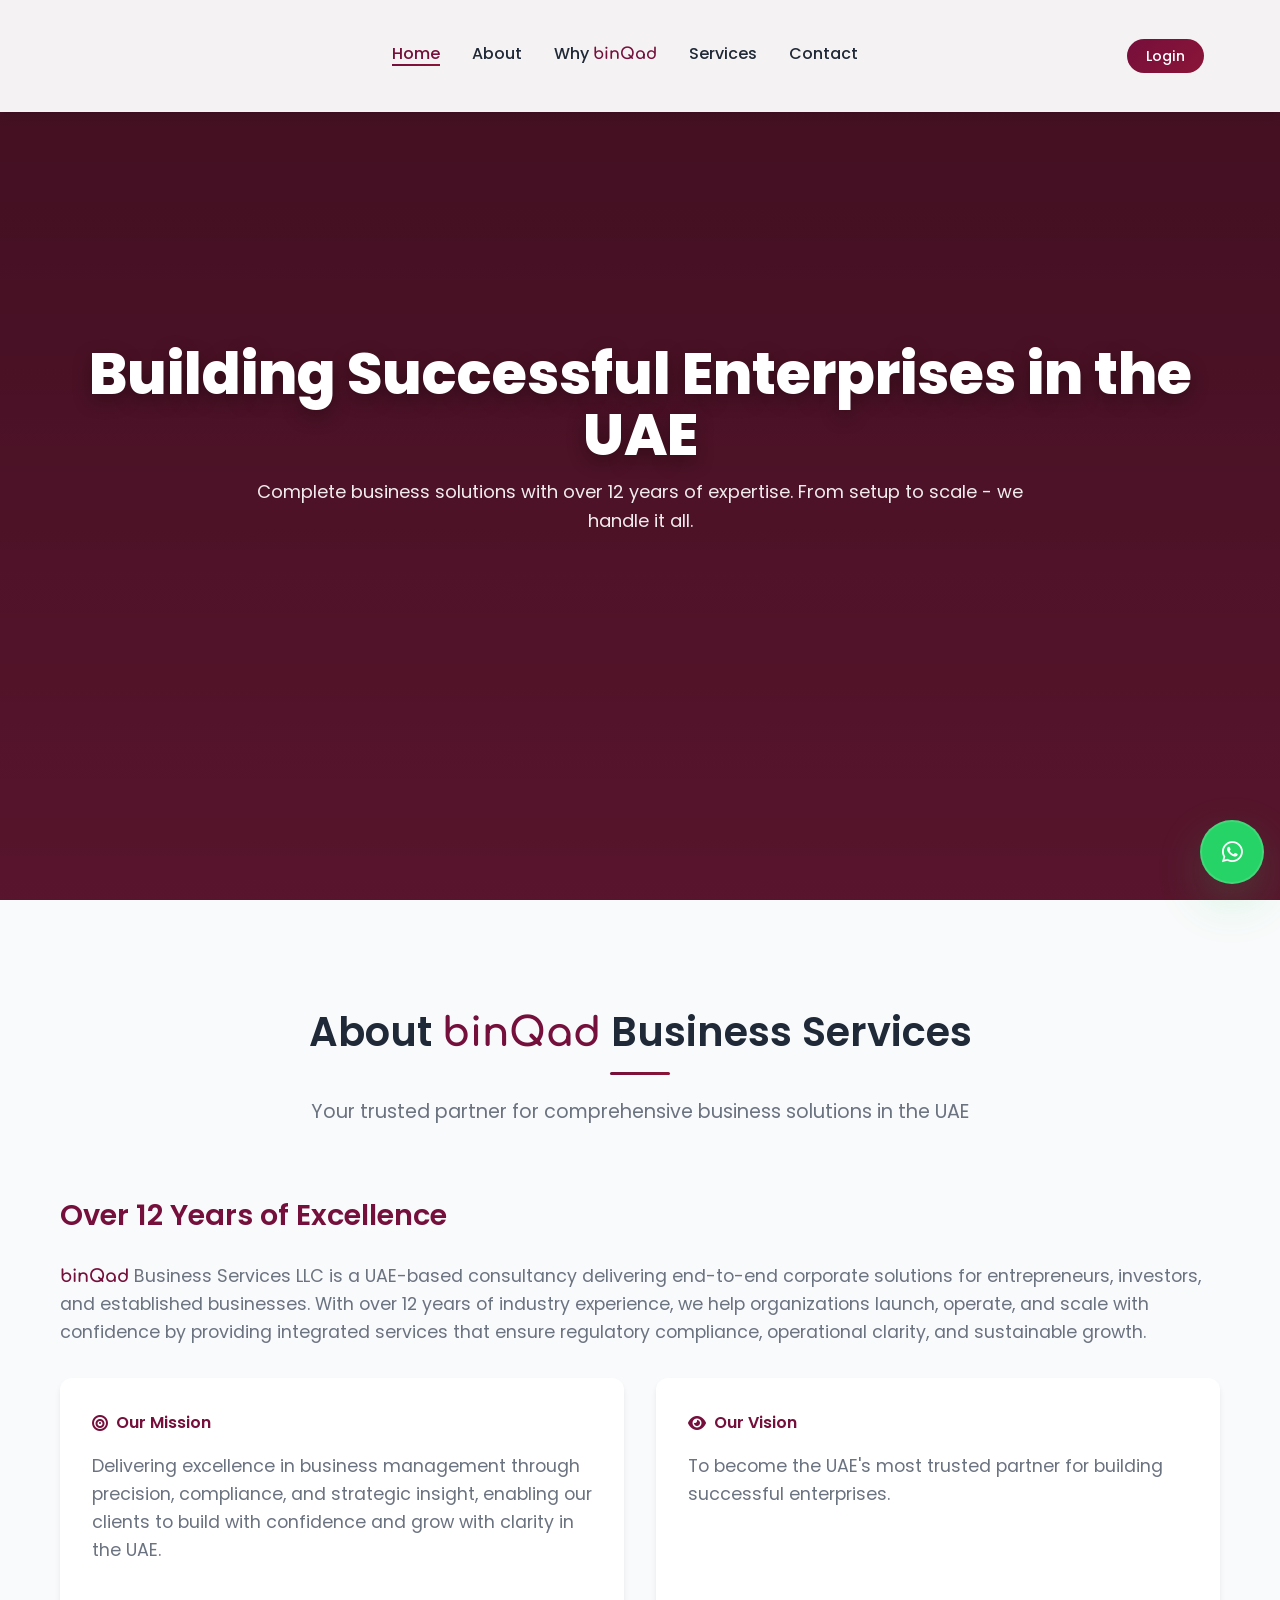
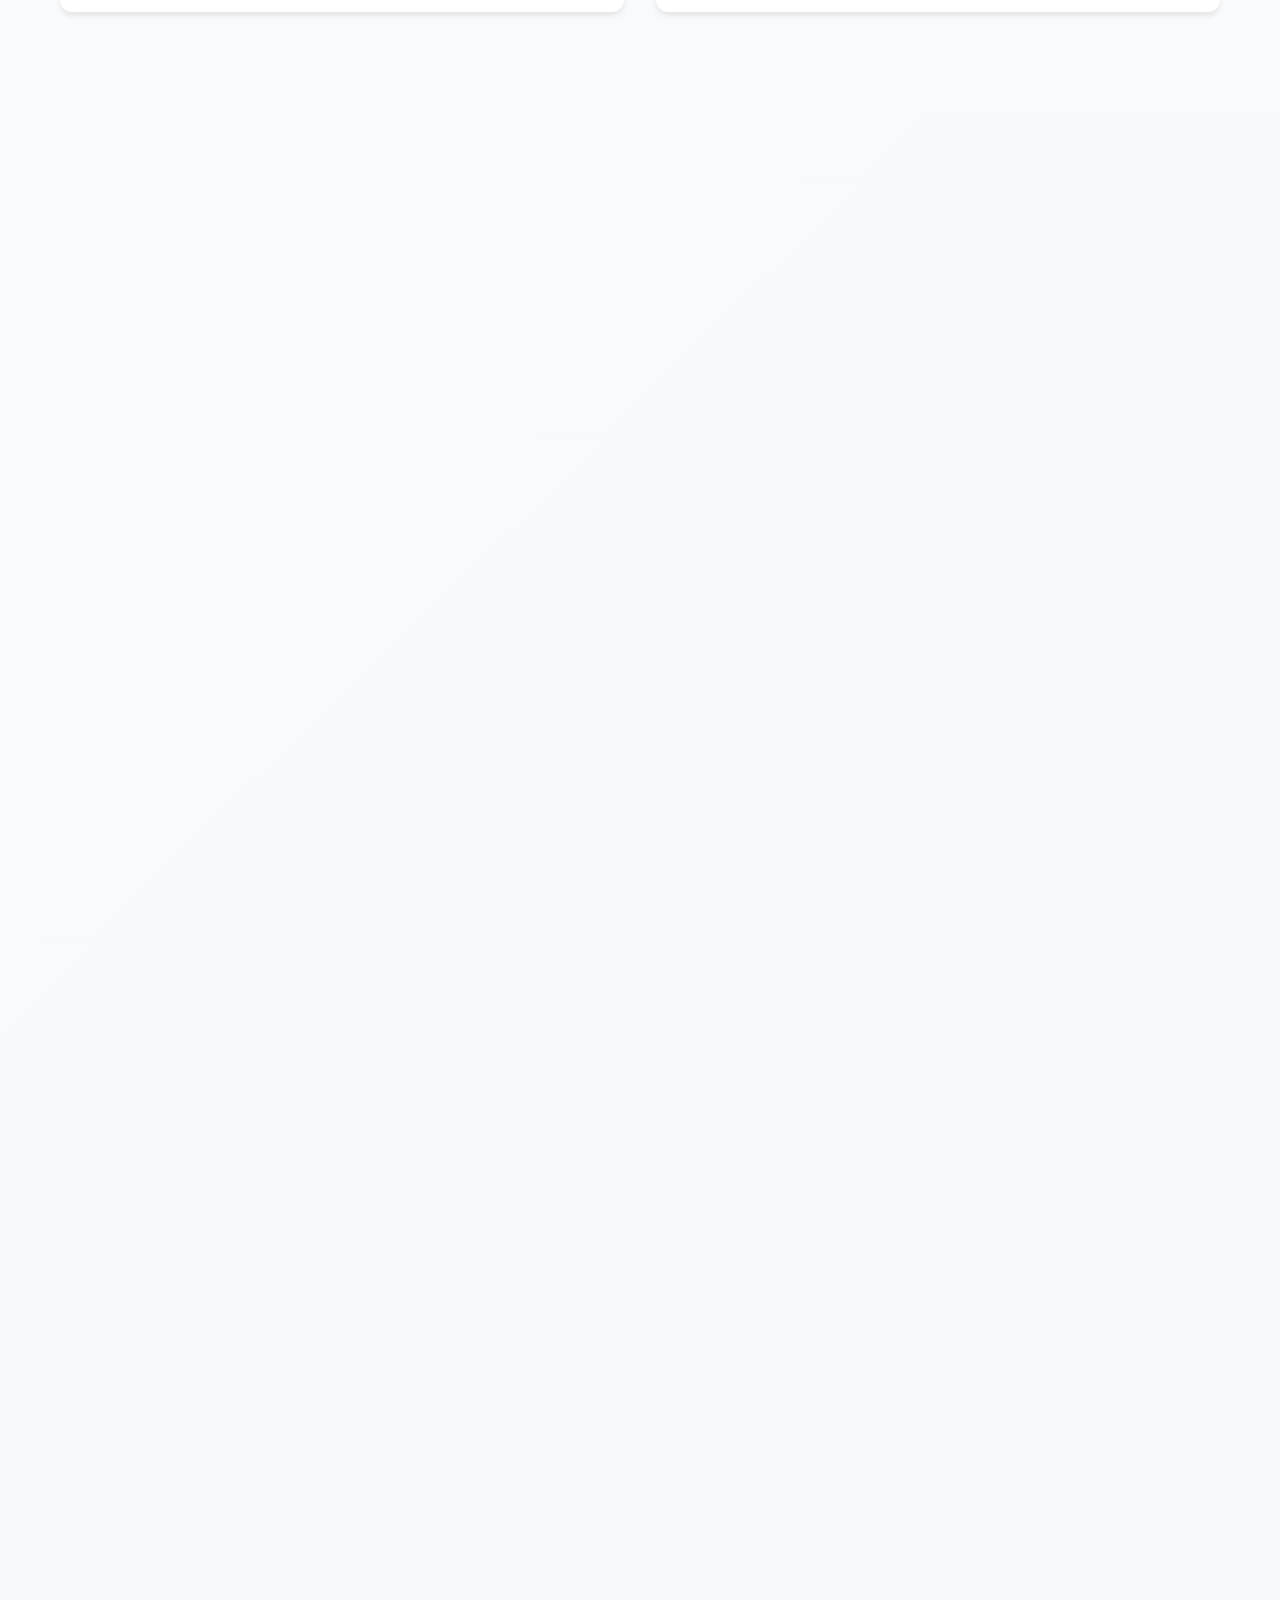
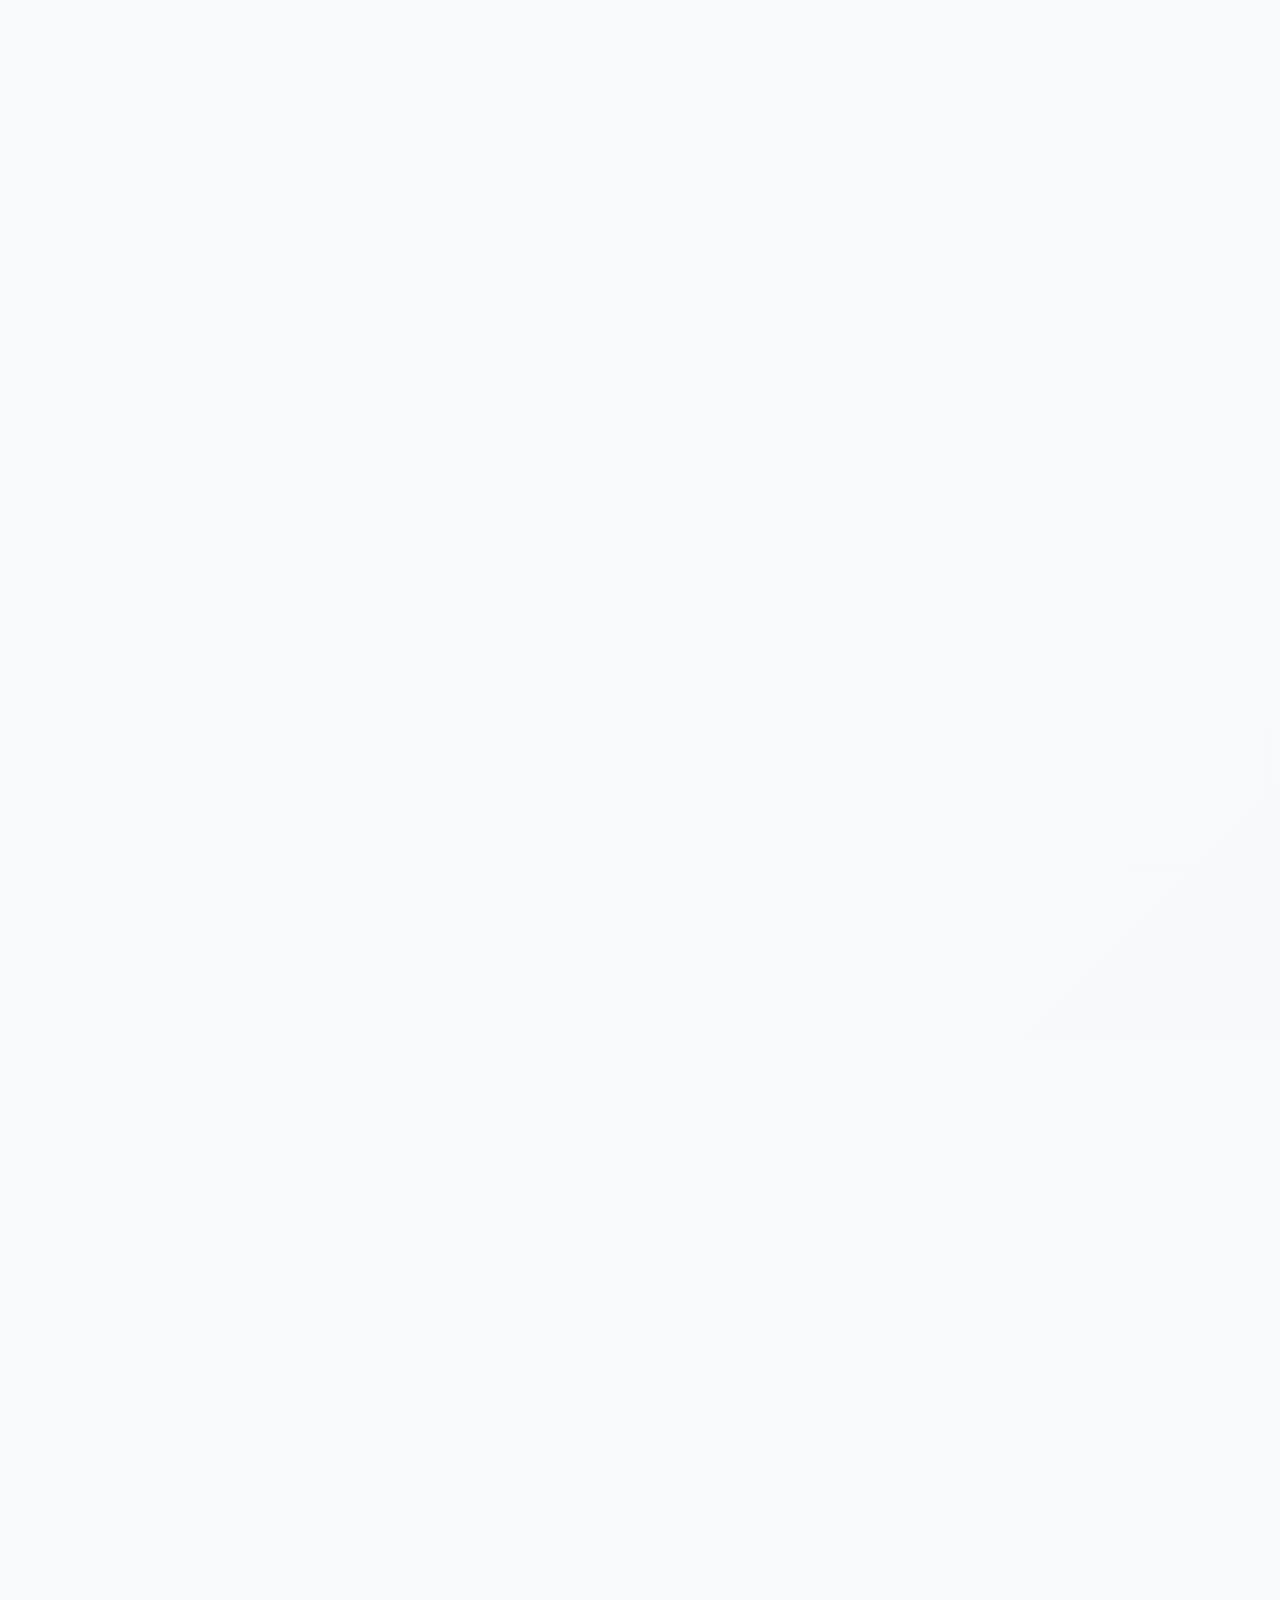
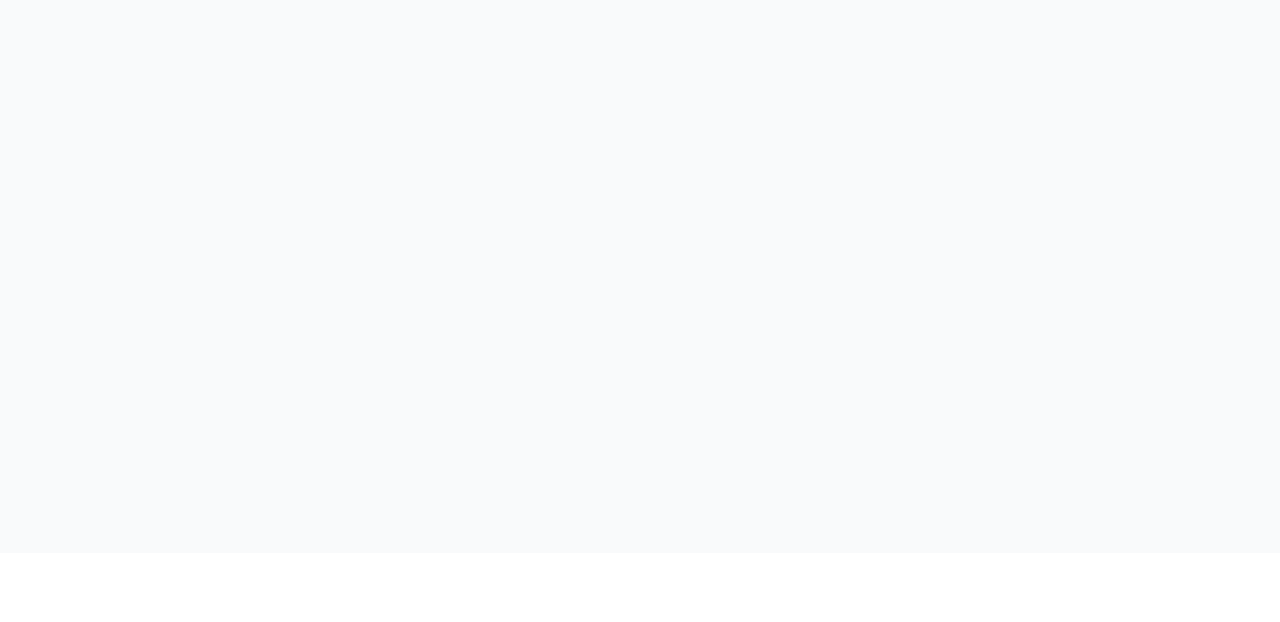
==== commit e58131c3: "Enhance performance: implement image loading optimizations, add DNS prefetch, and optimize JavaScrip" ====
--- a/website/index.html
+++ b/website/index.html
@@ -5,6 +5,10 @@
     <meta name="viewport" content="width=device-width, initial-scale=1.0" />
     <title>binQad Business Services LLC - UAE Business Solutions</title>
     <link rel="icon" type="image/svg+xml" href="favicon.svg" />
+    <!-- DNS Prefetch for external resources -->
+    <link rel="dns-prefetch" href="https://cdnjs.cloudflare.com" />
+    <link rel="dns-prefetch" href="https://fonts.googleapis.com" />
+    <link rel="dns-prefetch" href="https://fonts.gstatic.com" />
     <link rel="stylesheet" href="css/style.css" />
     <link
       href="https://cdnjs.cloudflare.com/ajax/libs/font-awesome/6.4.0/css/all.min.css"
@@ -20,13 +24,15 @@
       href="https://fonts.googleapis.com/css2?family=Comfortaa:wght@700&display=swap"
       rel="stylesheet"
     />
+    <!-- Preload critical hero images -->
+    <link rel="preload" as="image" href="images/hero-1.jpg" fetchpriority="high" />
   </head>
   <body>
     <!-- Navigation -->
     <nav class="navbar">
       <div class="nav-container">
         <div class="nav-logo">
-          <img src="images/logo3.png" alt="binQad Business Services" />
+          <img src="images/logo3.png" alt="binQad Business Services" width="80" height="80" fetchpriority="high" />
         </div>
 
         <div class="nav-menu">
@@ -183,6 +189,7 @@
                     <img
                       src="images/unique-1.jpg"
                       alt="Complete Business Ecosystem"
+                      width="140" height="140"
                       loading="lazy" decoding="async"
                     />
                   </div>
@@ -202,6 +209,7 @@
                     <img
                       src="images/unique-2.jpg"
                       alt="Process-Driven Operations"
+                      width="140" height="140"
                       loading="lazy" decoding="async"
                     />
                   </div>
@@ -221,6 +229,7 @@
                     <img
                       src="images/unique-3.jpg"
                       alt="SLA-Based Service Delivery"
+                      width="140" height="140"
                       loading="lazy" decoding="async"
                     />
                   </div>
@@ -240,6 +249,7 @@
                     <img
                       src="images/unique-4.jpg"
                       alt="Strategic Business Advisory"
+                      width="140" height="140"
                       loading="lazy" decoding="async"
                     />
                   </div>
@@ -258,6 +268,7 @@
                     <img
                       src="images/unique-5.jpg"
                       alt="Compliance-First Culture"
+                      width="140" height="140"
                       loading="lazy" decoding="async"
                     />
                   </div>
@@ -276,6 +287,7 @@
                     <img
                       src="images/unique-6.jpg"
                       alt="Transparency by Design"
+                      width="140" height="140"
                       loading="lazy" decoding="async"
                     />
                   </div>
@@ -294,6 +306,7 @@
                     <img
                       src="images/unique-7.jpg"
                       alt="Long-term Partnerships"
+                      width="140" height="140"
                       loading="lazy" decoding="async"
                     />
                   </div>
@@ -323,7 +336,7 @@
         <div class="services-grid">
           <div class="service-card">
             <div class="service-image">
-              <img src="images/service-1.jpg" alt="UAE Business Setup" loading="lazy" decoding="async" />
+              <img src="images/service-1.jpg" alt="UAE Business Setup" width="400" height="300" loading="lazy" decoding="async" />
             </div>
             <h3>UAE Business Setup</h3>
             <ul>
@@ -338,7 +351,7 @@
 
           <div class="service-card">
             <div class="service-image">
-              <img src="images/service-2.jpg" alt="Visa & PRO" loading="lazy" decoding="async" />
+              <img src="images/service-2.jpg" alt="Visa & PRO" width="400" height="300" loading="lazy" decoding="async" />
             </div>
             <h3>Visa & PRO Services</h3>
             <ul>
@@ -356,6 +369,7 @@
               <img
                 src="images/service-3.jpg"
                 alt="Attestation & Legalisation"
+                width="400" height="300"
                 loading="lazy" decoding="async"
               />
             </div>
@@ -371,7 +385,7 @@
 
           <div class="service-card">
             <div class="service-image">
-              <img src="images/service-4.avif" alt="Accounting & Bookkeeping" loading="lazy" decoding="async" />
+              <img src="images/service-4.avif" alt="Accounting & Bookkeeping" width="400" height="300" loading="lazy" decoding="async" />
             </div>
             <h3>Accounting & Bookkeeping</h3>
             <ul>
@@ -387,6 +401,7 @@
               <img
                 src="images/service-5.webp"
                 alt="Tax Registration & Compliance"
+                width="400" height="300"
                 loading="lazy" decoding="async"
               />
             </div>
@@ -402,7 +417,7 @@
 
           <div class="service-card">
             <div class="service-image">
-              <img src="images/service-6.jpg" alt="HR Consulting & Payroll" loading="lazy" decoding="async" />
+              <img src="images/service-6.jpg" alt="HR Consulting & Payroll" width="400" height="300" loading="lazy" decoding="async" />
             </div>
             <h3>HR Consulting & Payroll</h3>
             <ul>
@@ -418,6 +433,7 @@
               <img
                 src="images/service-7.avif"
                 alt="Business Strategy & Optimization"
+                width="400" height="300"
                 loading="lazy" decoding="async"
               />
             </div>
@@ -436,6 +452,7 @@
               <img
                 src="images/service-8.jpeg"
                 alt="Corporate Support Services"
+                width="400" height="300"
                 loading="lazy" decoding="async"
               />
             </div>
@@ -527,7 +544,7 @@
           <div class="footer-section">
             <div class="footer-logo">
               <div class="nav-logo-footer">
-                <img src="images/logo3.png" alt="binQad Business Services" />
+                <img src="images/logo3.png" alt="binQad Business Services" width="80" height="80" loading="lazy" />
               </div>
 
             
@@ -605,7 +622,7 @@
         </button>
         <div class="modal-body">
           <div class="modal-image">
-            <img src="" alt="" id="service-modal-image" loading="lazy" decoding="async" />
+            <img src="" alt="" id="service-modal-image" width="500" height="375" loading="eager" decoding="async" />
           </div>
           <div class="modal-info">
             <h3 id="service-modal-title"></h3>
--- a/website/css/style.css
+++ b/website/css/style.css
@@ -102,6 +102,34 @@
  
    
+ / *   P e r f o r m a n c e :   c o n t e n t - v i s i b i l i t y   f o r   o f f - s c r e e n   s e c t i o n s   * / + 
+ . s e r v i c e s , + 
+ . u n i q u e n e s s , + 
+ . c o n t a c t , + 
+ . f o o t e r   { + 
+     c o n t e n t - v i s i b i l i t y :   a u t o ; + 
+     c o n t a i n - i n t r i n s i c - s i z e :   a u t o   8 0 0 p x ; + 
+ } + 
+ + 
+ / *   O p t i m i z e   i m a g e   r e n d e r i n g   * / + 
+ i m g   { + 
+     c o n t e n t - v i s i b i l i t y :   a u t o ; + 
+ } + 
+ + 
  / *   R e s p e c t   r e d u c e d   m o t i o n   p r e f e r e n c e   * /   
  @ m e d i a   ( p r e f e r s - r e d u c e d - m o t i o n :   r e d u c e )   { @@ -3090,7 +3118,7 @@
  
    
- / *   A n i m a t i o n s   * / + / *   A n i m a t i o n s   -   o p t i m i z e d   w i t h   G P U   a c c e l e r a t i o n   * /   
  @ k e y f r a m e s   f a d e I n U p   {   
@@ -3098,7 +3126,7 @@
  
          o p a c i t y :   0 ;   
-         t r a n s f o r m :   t r a n s l a t e Y ( 3 0 p x ) ; +         t r a n s f o r m :   t r a n s l a t e 3 d ( 0 ,   3 0 p x ,   0 ) ;   
      }   
@@ -3106,7 +3134,7 @@
  
          o p a c i t y :   1 ;   
-         t r a n s f o r m :   t r a n s l a t e Y ( 0 ) ; +         t r a n s f o r m :   t r a n s l a t e 3 d ( 0 ,   0 ,   0 ) ;   
      }   
@@ -3120,7 +3148,7 @@
  
          o p a c i t y :   0 ;   
-         t r a n s f o r m :   t r a n s l a t e X ( 3 0 p x ) ; +         t r a n s f o r m :   t r a n s l a t e 3 d ( 3 0 p x ,   0 ,   0 ) ;   
      }   
@@ -3128,7 +3156,7 @@
  
          o p a c i t y :   1 ;   
-         t r a n s f o r m :   t r a n s l a t e X ( 0 ) ; +         t r a n s f o r m :   t r a n s l a t e 3 d ( 0 ,   0 ,   0 ) ;   
      }   
@@ -3142,13 +3170,13 @@
  
      1 0 0 %   {   
-         t r a n s f o r m :   t r a n s l a t e Y ( 0 p x ) ; +         t r a n s f o r m :   t r a n s l a t e 3 d ( 0 ,   0 ,   0 ) ;   
      }   
      5 0 %   {   
-         t r a n s f o r m :   t r a n s l a t e Y ( - 2 0 p x ) ; +         t r a n s f o r m :   t r a n s l a t e 3 d ( 0 ,   - 2 0 p x ,   0 ) ;   
      }   
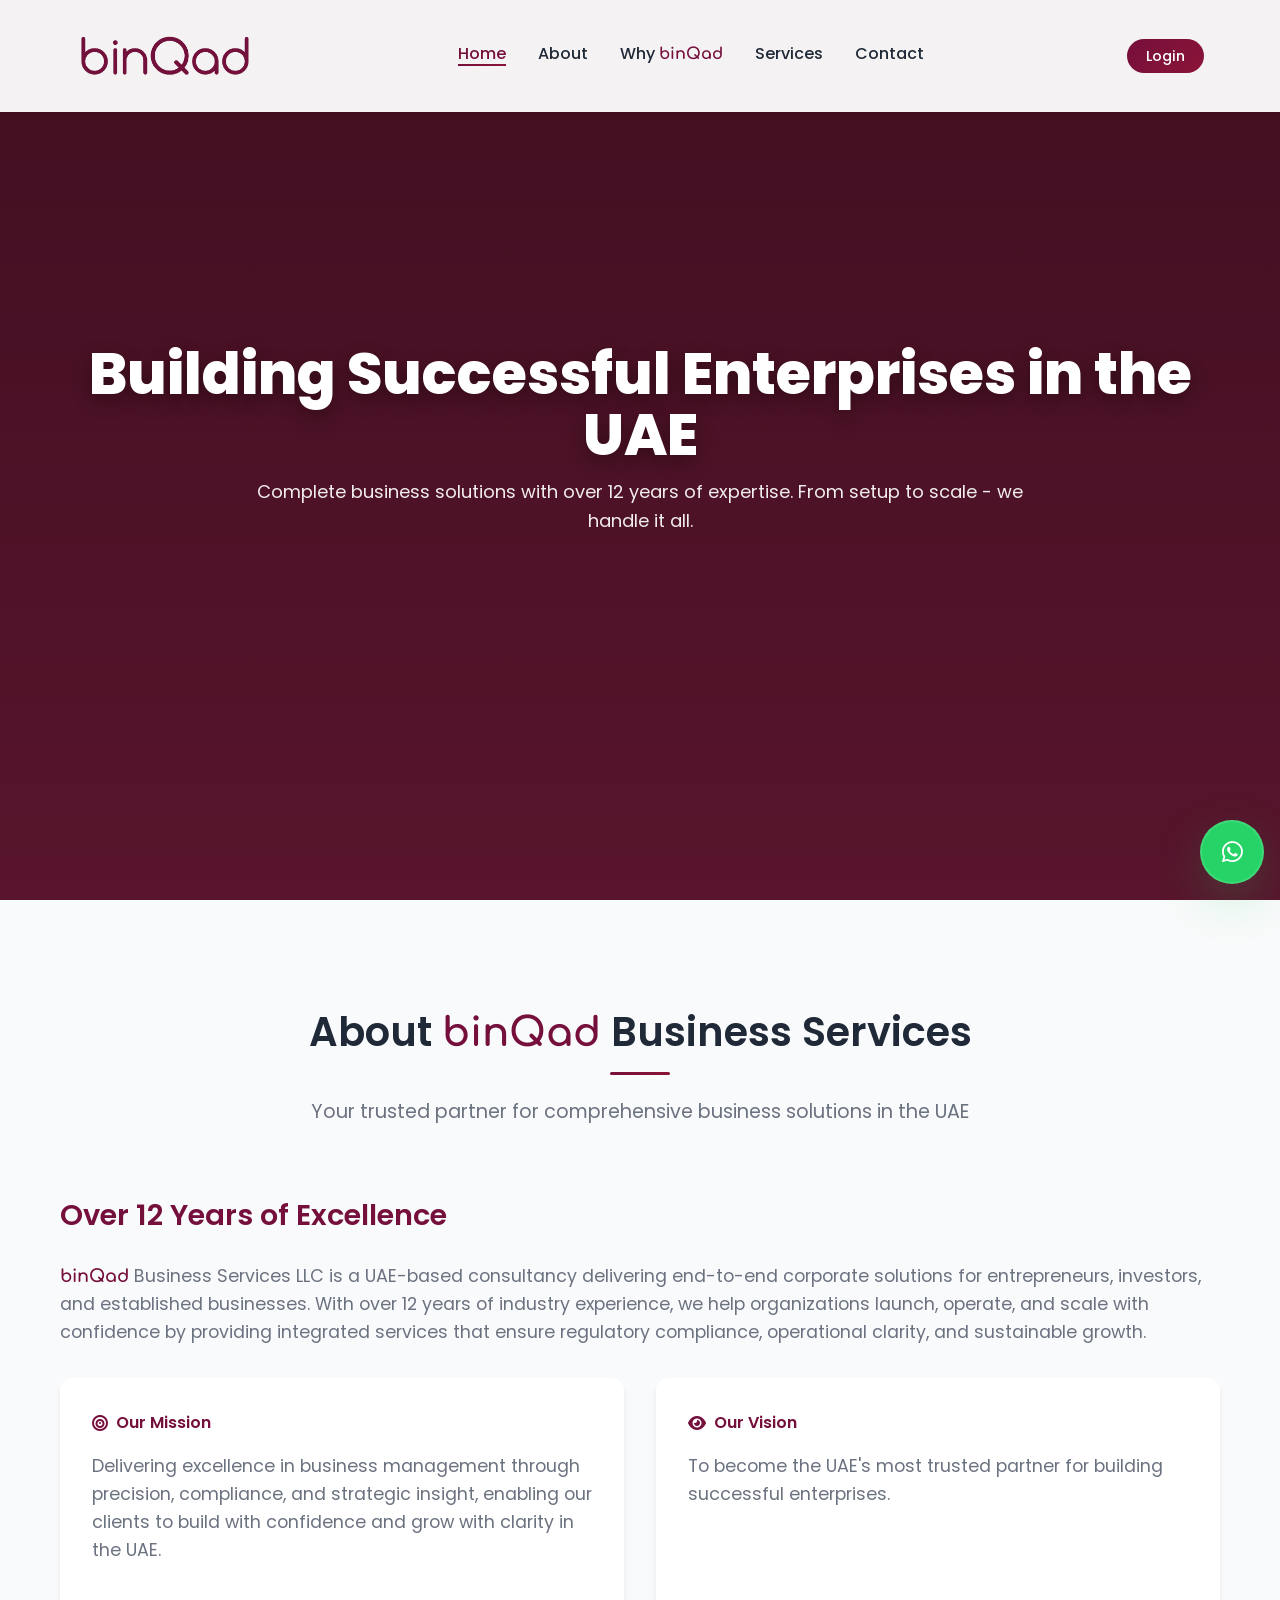
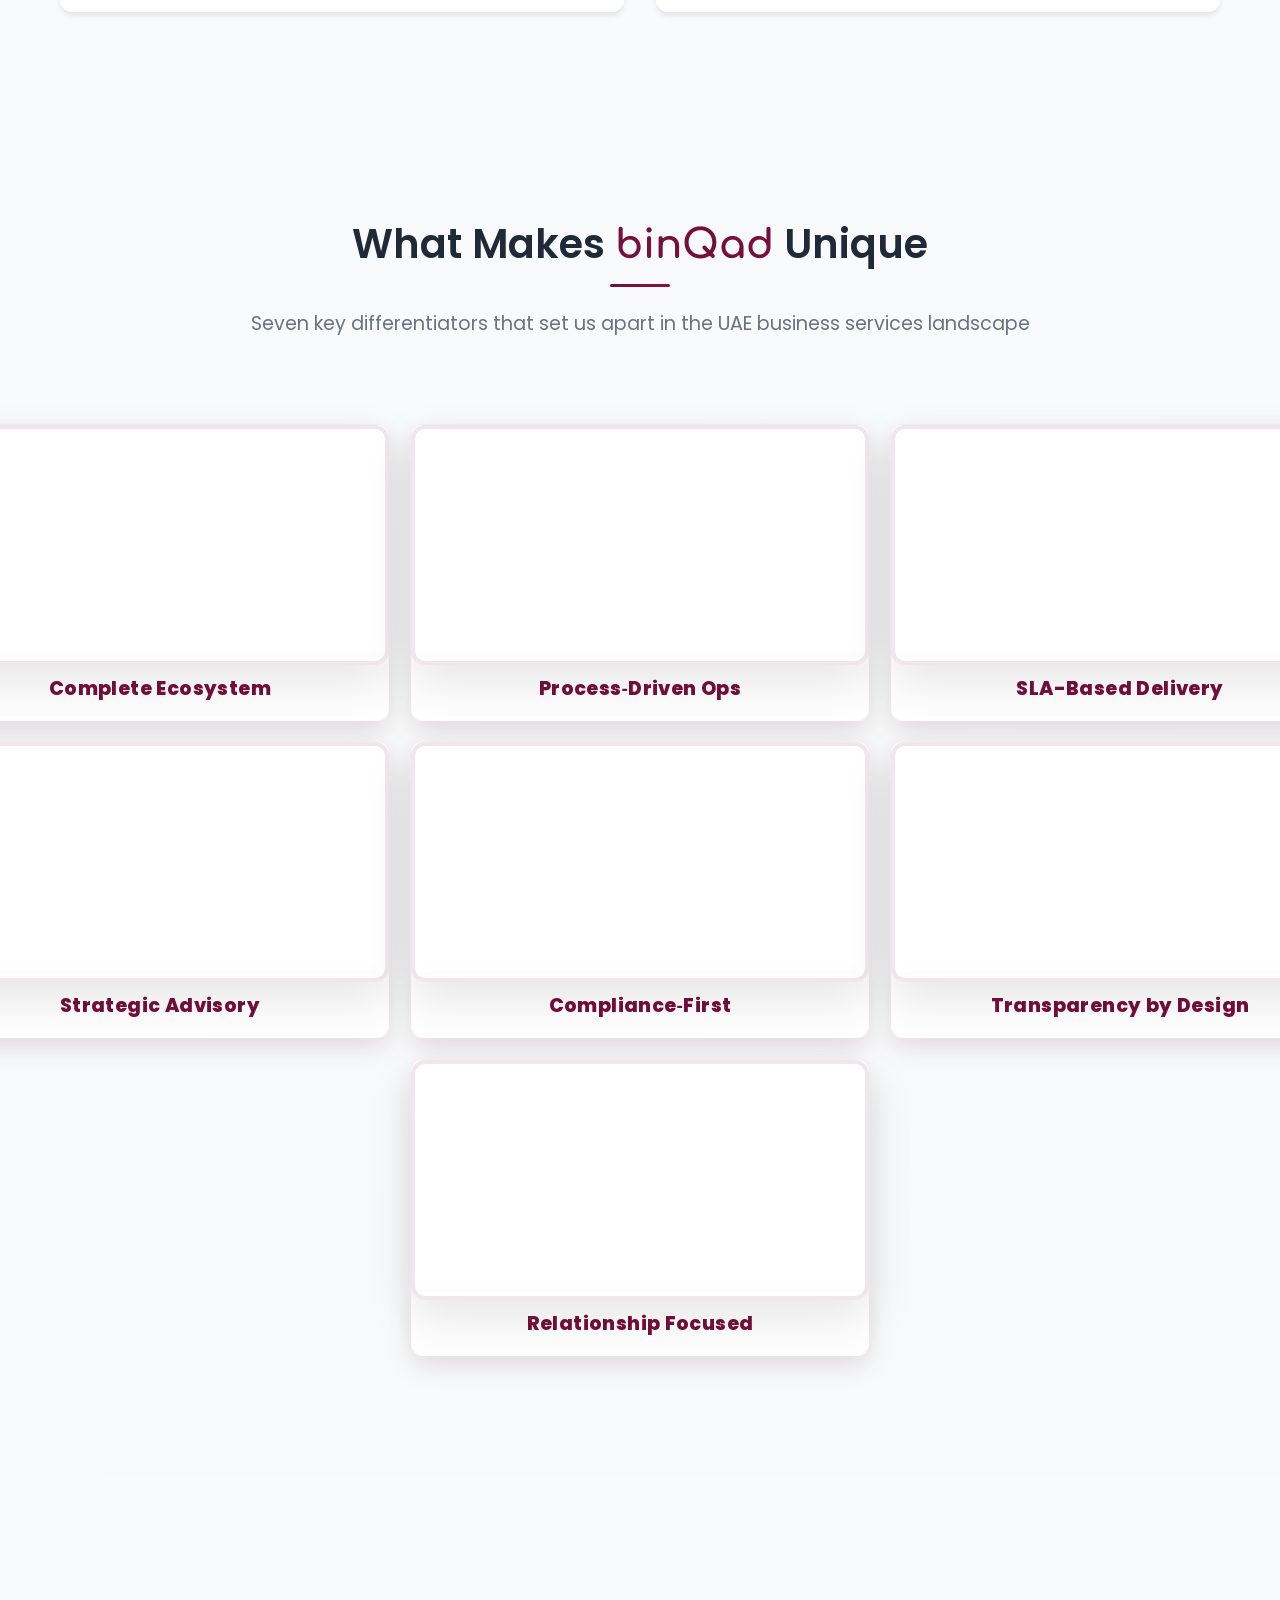
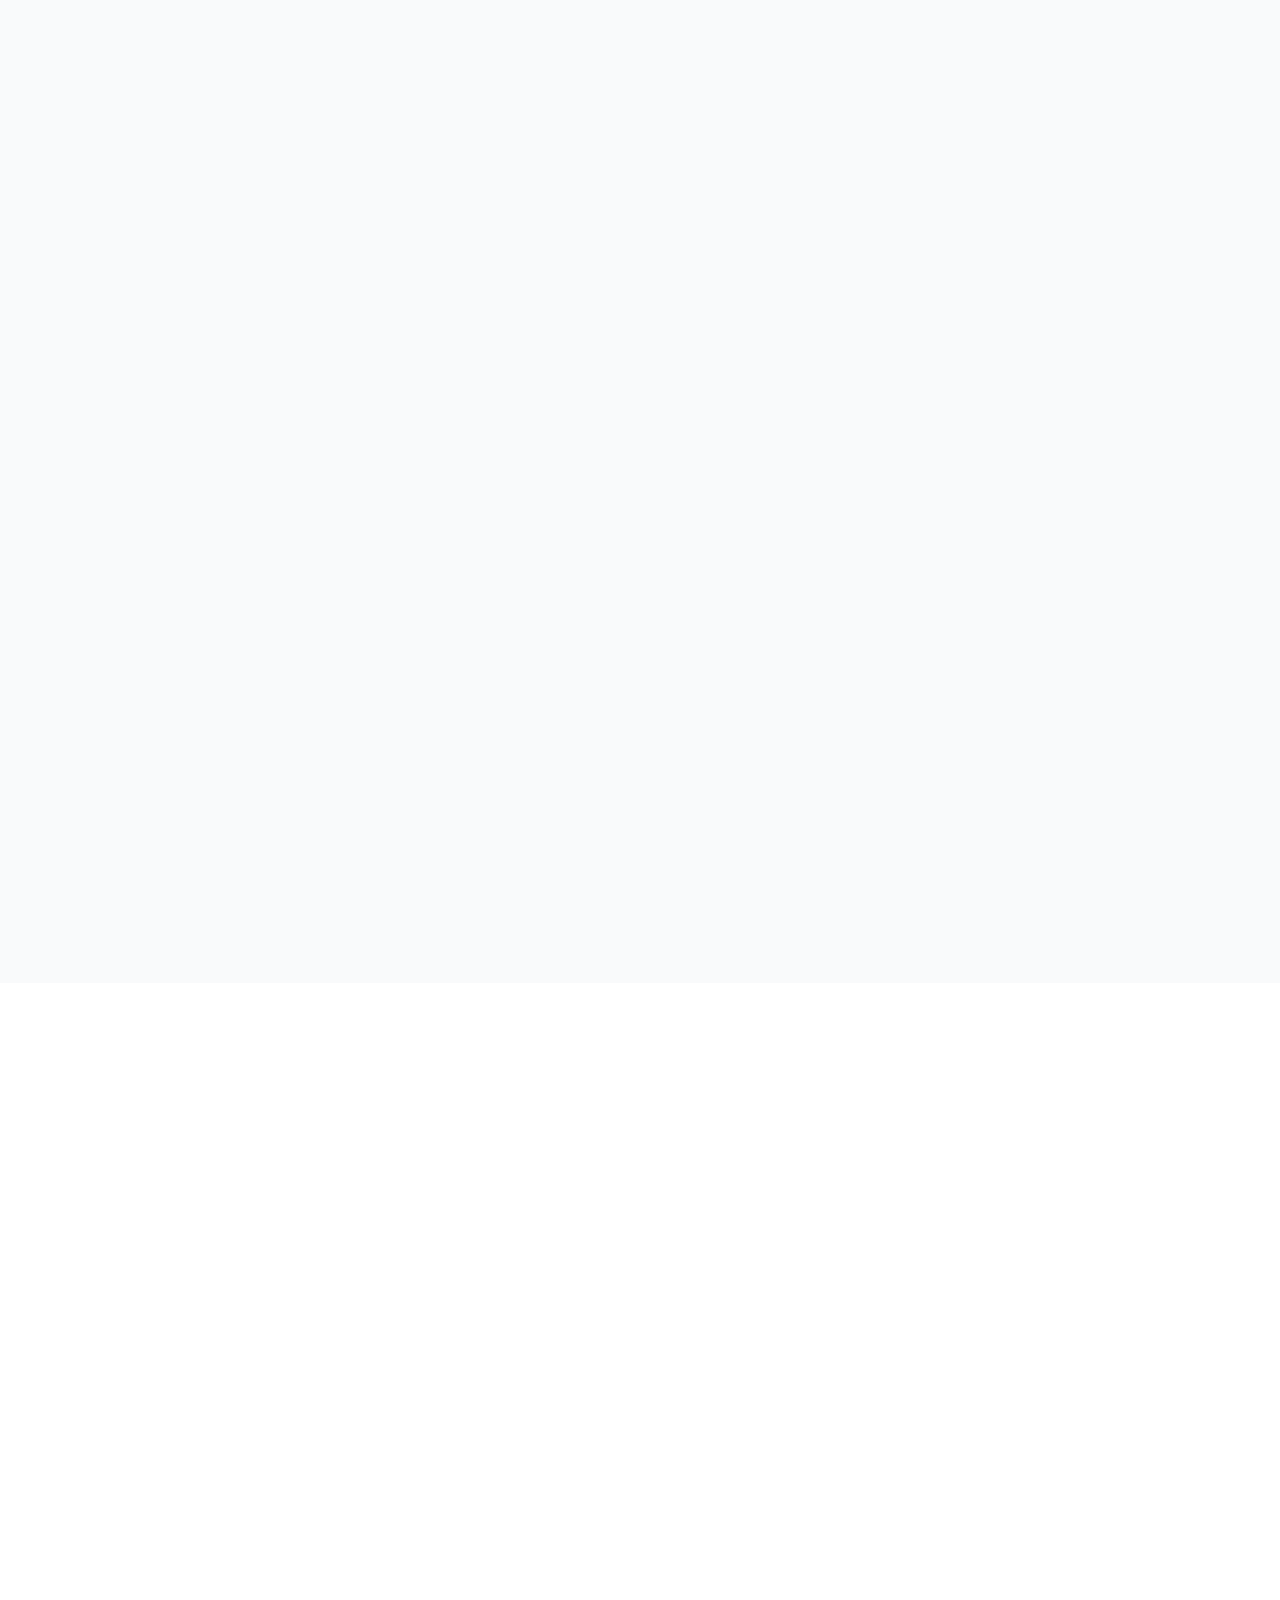
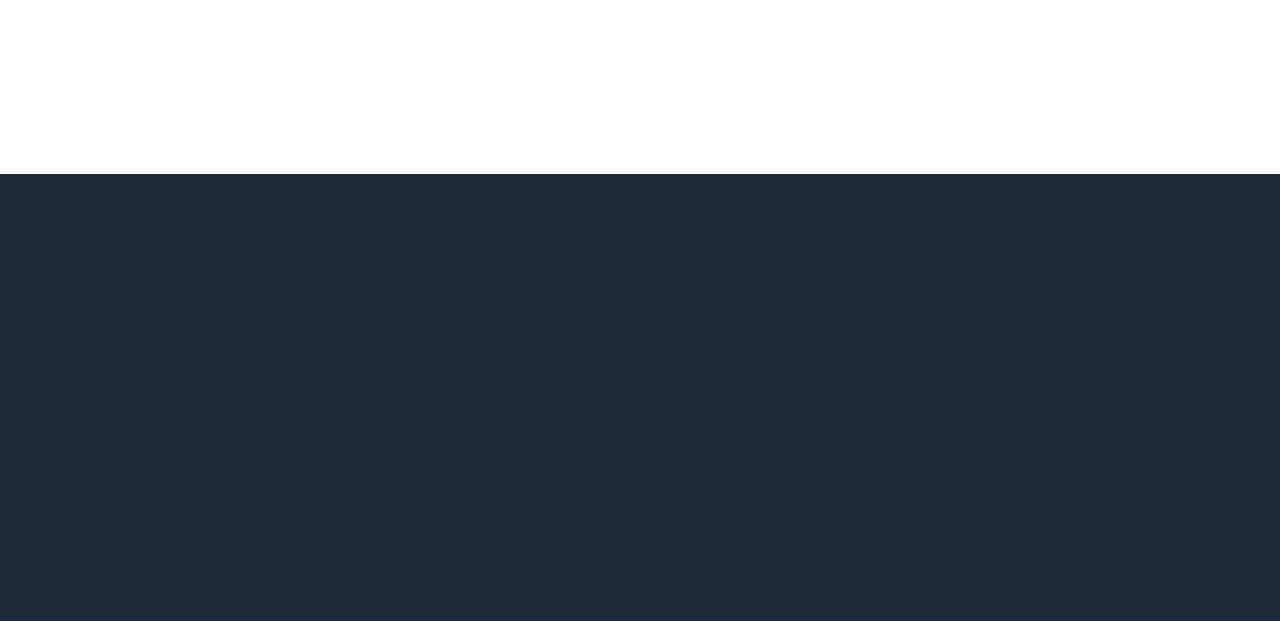
==== commit 0b73f5be: "Enhance contact section: add office location class to contact items for improved styling" ====
--- a/website/index.html
+++ b/website/index.html
@@ -480,7 +480,7 @@
         <div class="contact-professional">
           <div class="contact-card-simple">
             <div class="contact-grid">
-              <div class="contact-item-pro">
+              <div class="contact-item-pro office-location">
                 <div class="contact-icon-pro">
                   <i class="fas fa-phone-alt"></i>
                 </div>
@@ -497,7 +497,7 @@
                 </div>
               </div>
 
-              <div class="contact-item-pro">
+              <div class="contact-item-pro office-location">
                 <div class="contact-icon-pro">
                   <i class="fas fa-envelope"></i>
                 </div>
@@ -522,7 +522,7 @@
                 </div>
               </div>
 
-              <div class="contact-item-pro">
+              <div class="contact-item-pro office-location">
                 <div class="contact-icon-pro">
                   <i class="fas fa-clock"></i>
                 </div>
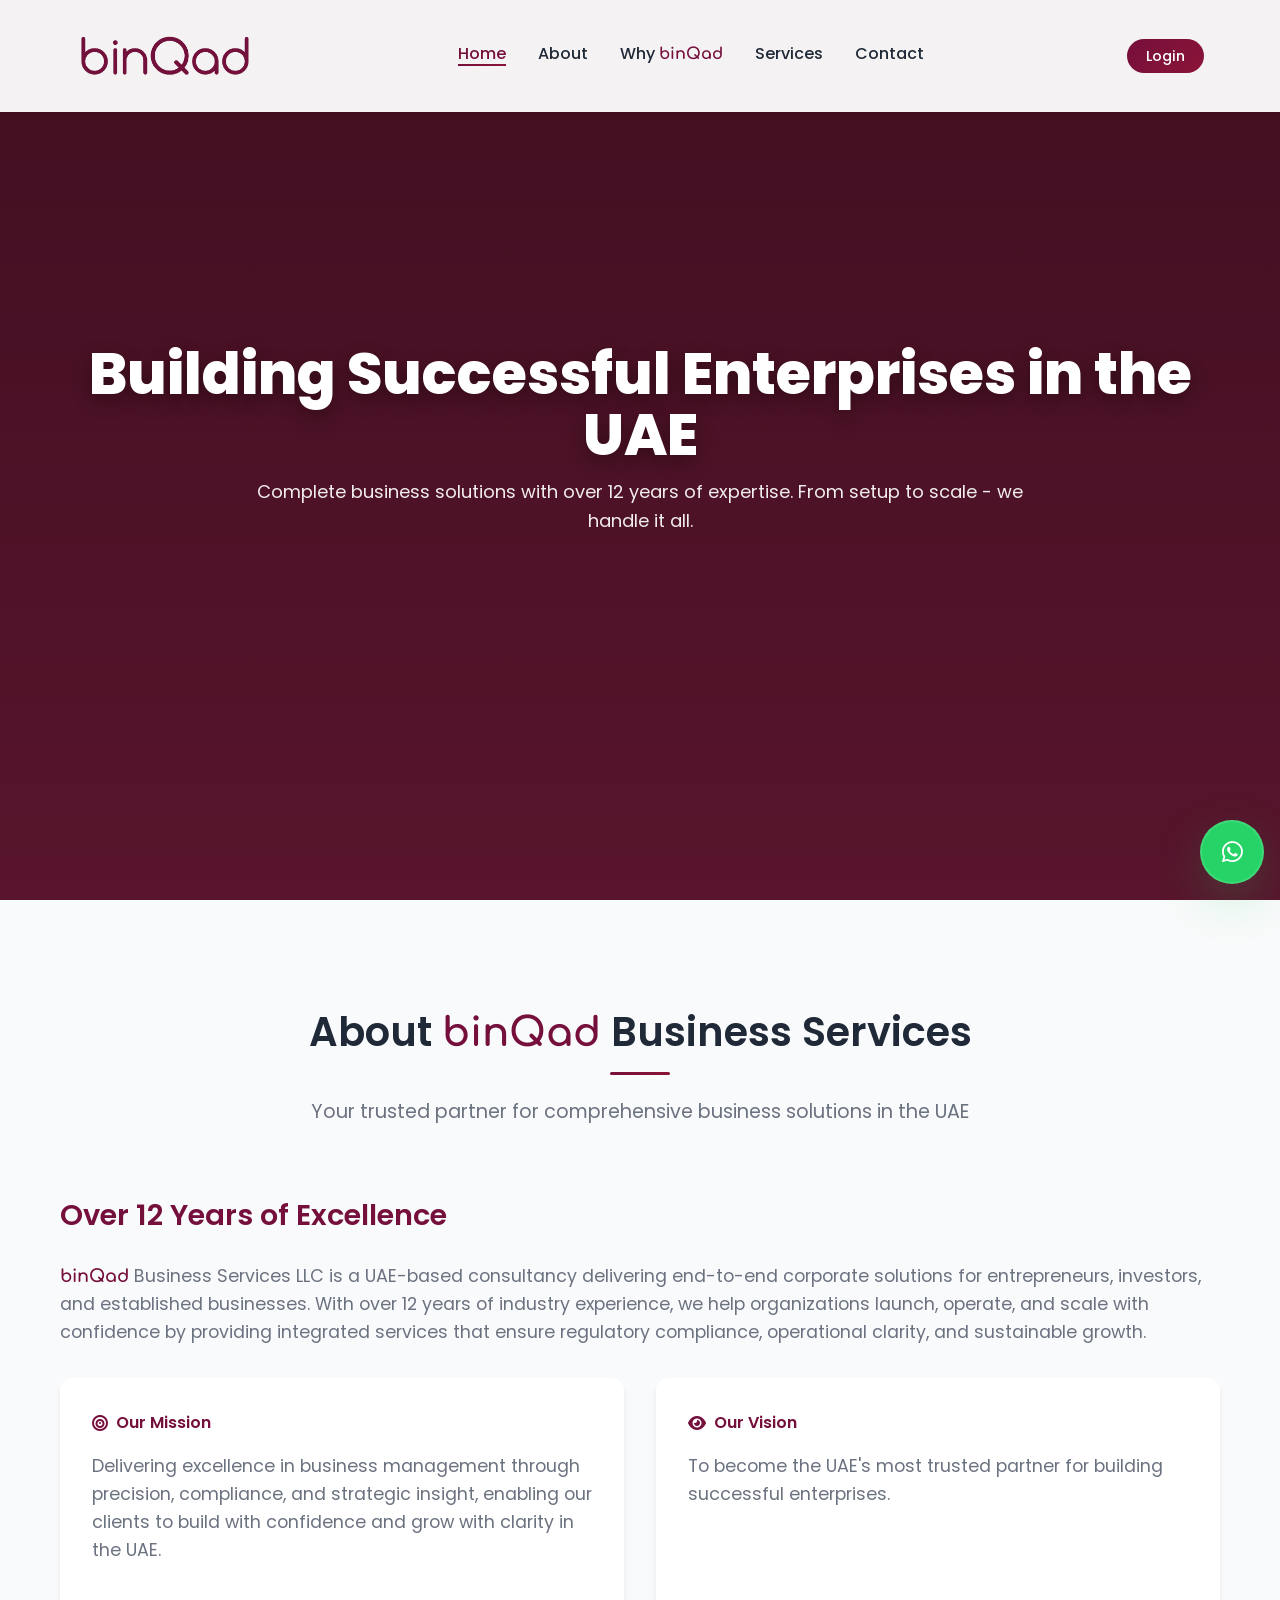
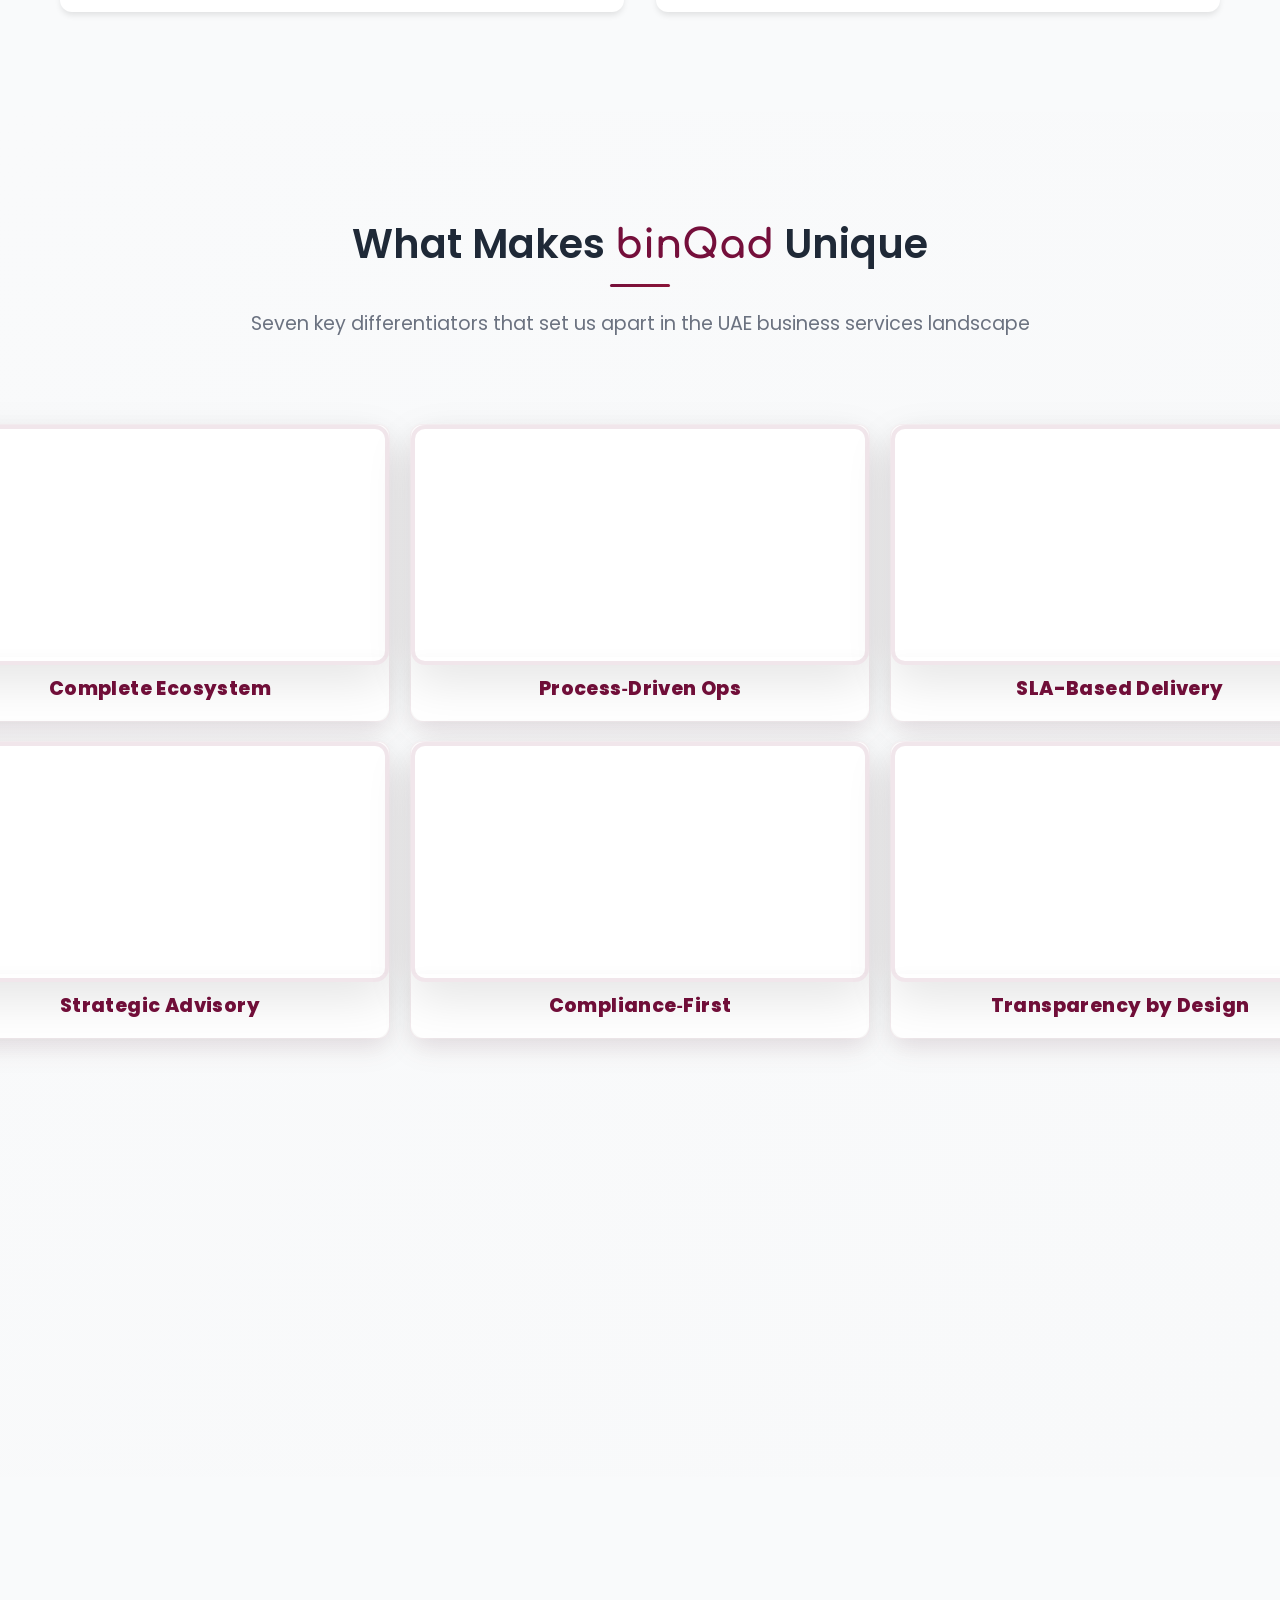
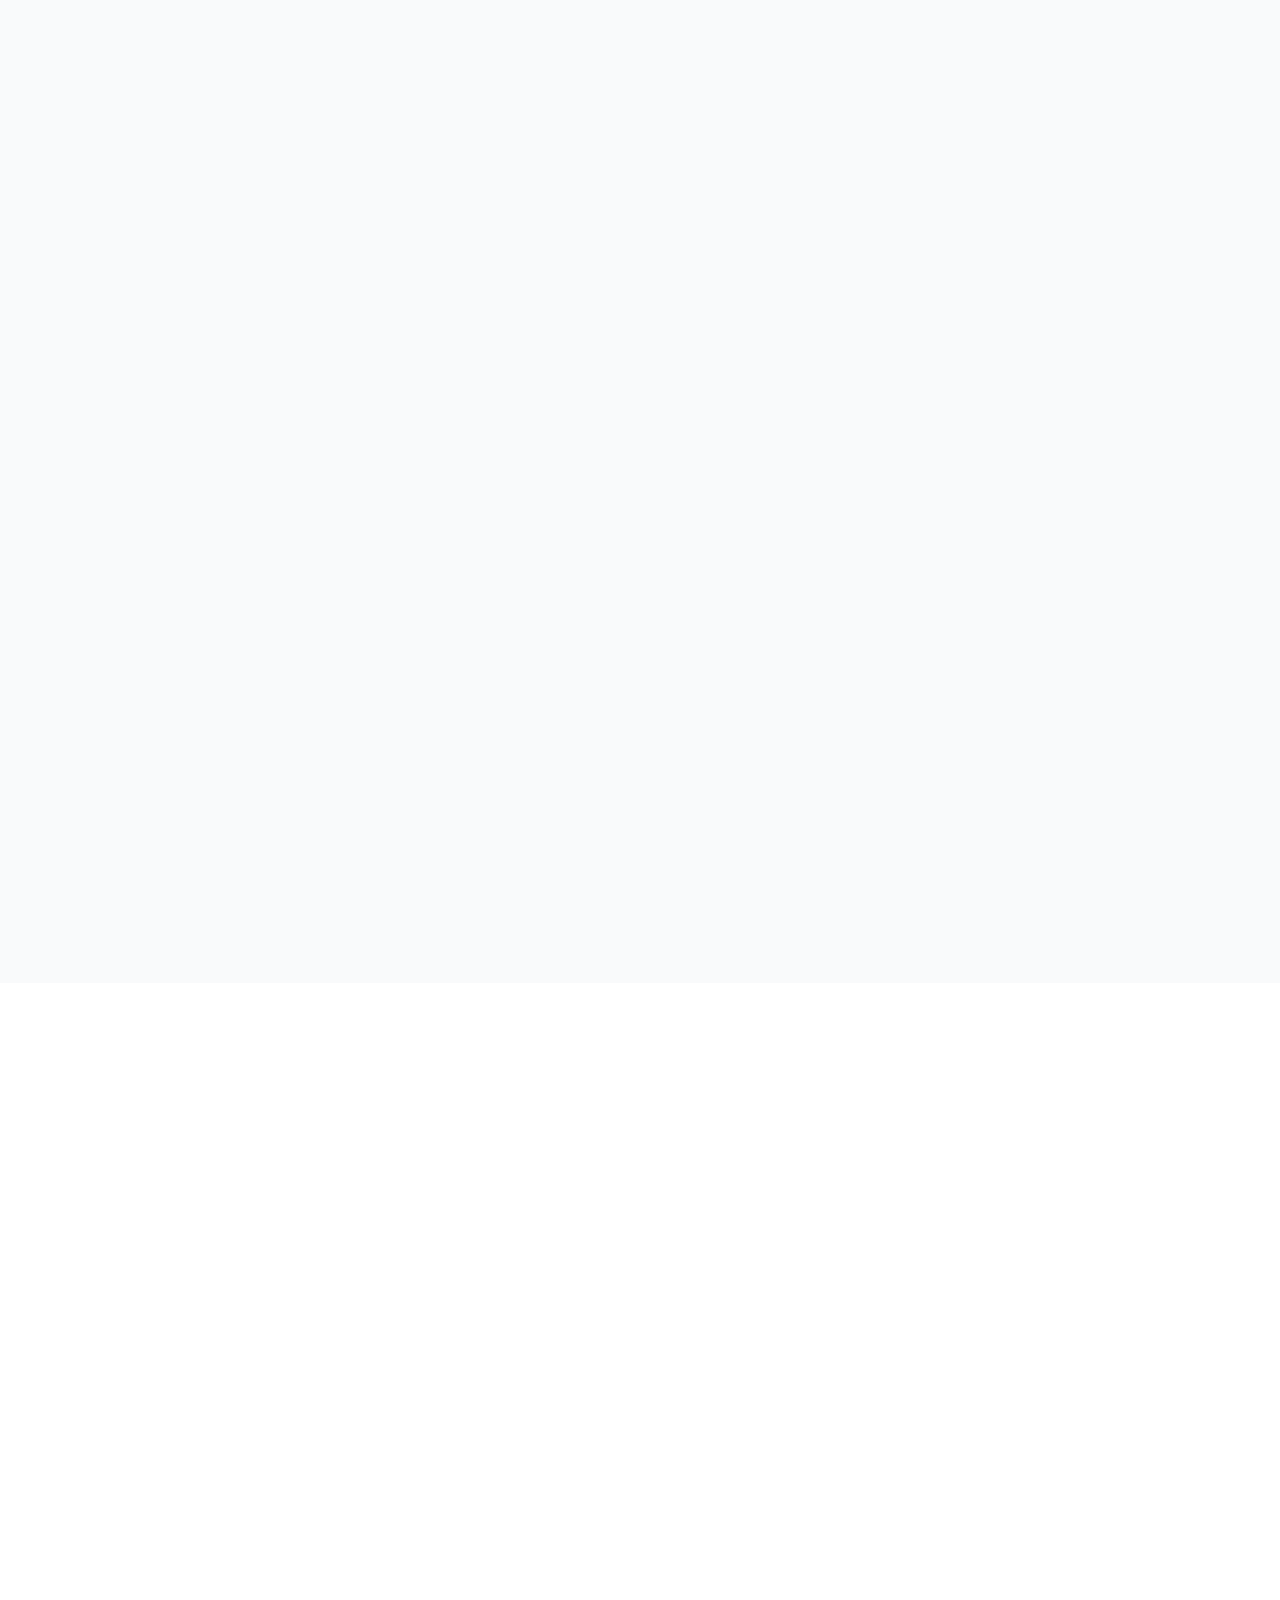
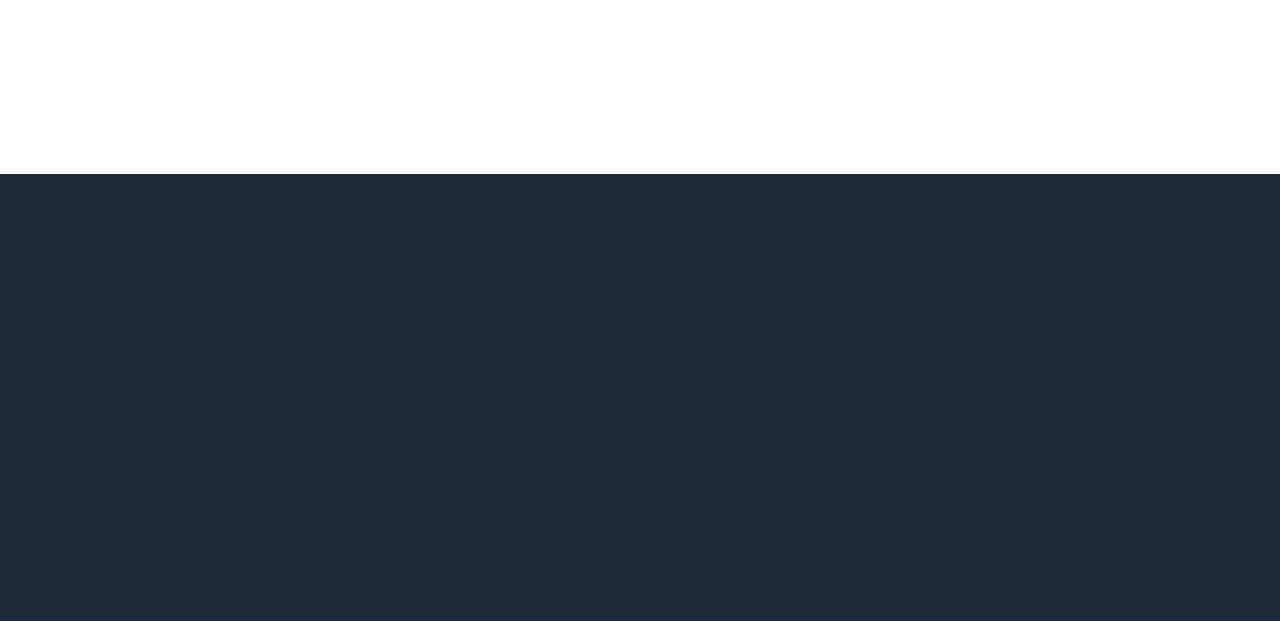
==== commit f13e3b9b: "Refactor code structure for improved readability and maintainability" ====
--- a/website/index.html
+++ b/website/index.html
@@ -431,7 +431,7 @@
           <div class="service-card">
             <div class="service-image">
               <img
-                src="images/service-7.avif"
+                src="images/service-7.jpg"
                 alt="Business Strategy & Optimization"
                 width="400" height="300"
                 loading="lazy" decoding="async"
--- a/website/css/style.css
+++ b/website/css/style.css
@@ -1344,6 +1344,12 @@
  
      t r a n s i t i o n :   t r a n s f o r m   2 0 0 m s   e a s e ,   o p a c i t y   1 8 0 m s   e a s e ;   
+     / *   E n s u r e   m o d a l   e s t a b l i s h e s   i t s   o w n   s t a c k i n g   c o n t e x t   s o   t h e   c l o s e + 
+           b u t t o n   c a n   r e l i a b l y   s i t   a b o v e   o t h e r   p a g e   c o n t e n t   * / + 
+     z - i n d e x :   2 1 0 0 ; + 
  }   
  @@ -1560,6 +1566,14 @@
  
      t r a n s i t i o n :   b a c k g r o u n d   1 5 0 m s   e a s e ,   t r a n s f o r m   1 2 0 m s   e a s e ;   
+     / *   F o r c e   t h e   c l o s e   b u t t o n   a b o v e   m o d a l   c o n t e n t   a n d   a n y   o v e r l a p p i n g + 
+           t r a n s f o r m e d   e l e m e n t s   ( w h i c h   c a n   c r e a t e   n e w   s t a c k i n g   c o n t e x t s ) .   * / + 
+     z - i n d e x :   2 1 0 1 ; + 
+     p o i n t e r - e v e n t s :   a u t o ; + 
  }   
  . m o d a l - c l o s e : h o v e r   {   b a c k g r o u n d :   r g b a ( 0 , 0 , 0 , 0 . 0 7 ) ;   t r a n s f o r m :   t r a n s l a t e Y ( - 2 p x ) ;   } 
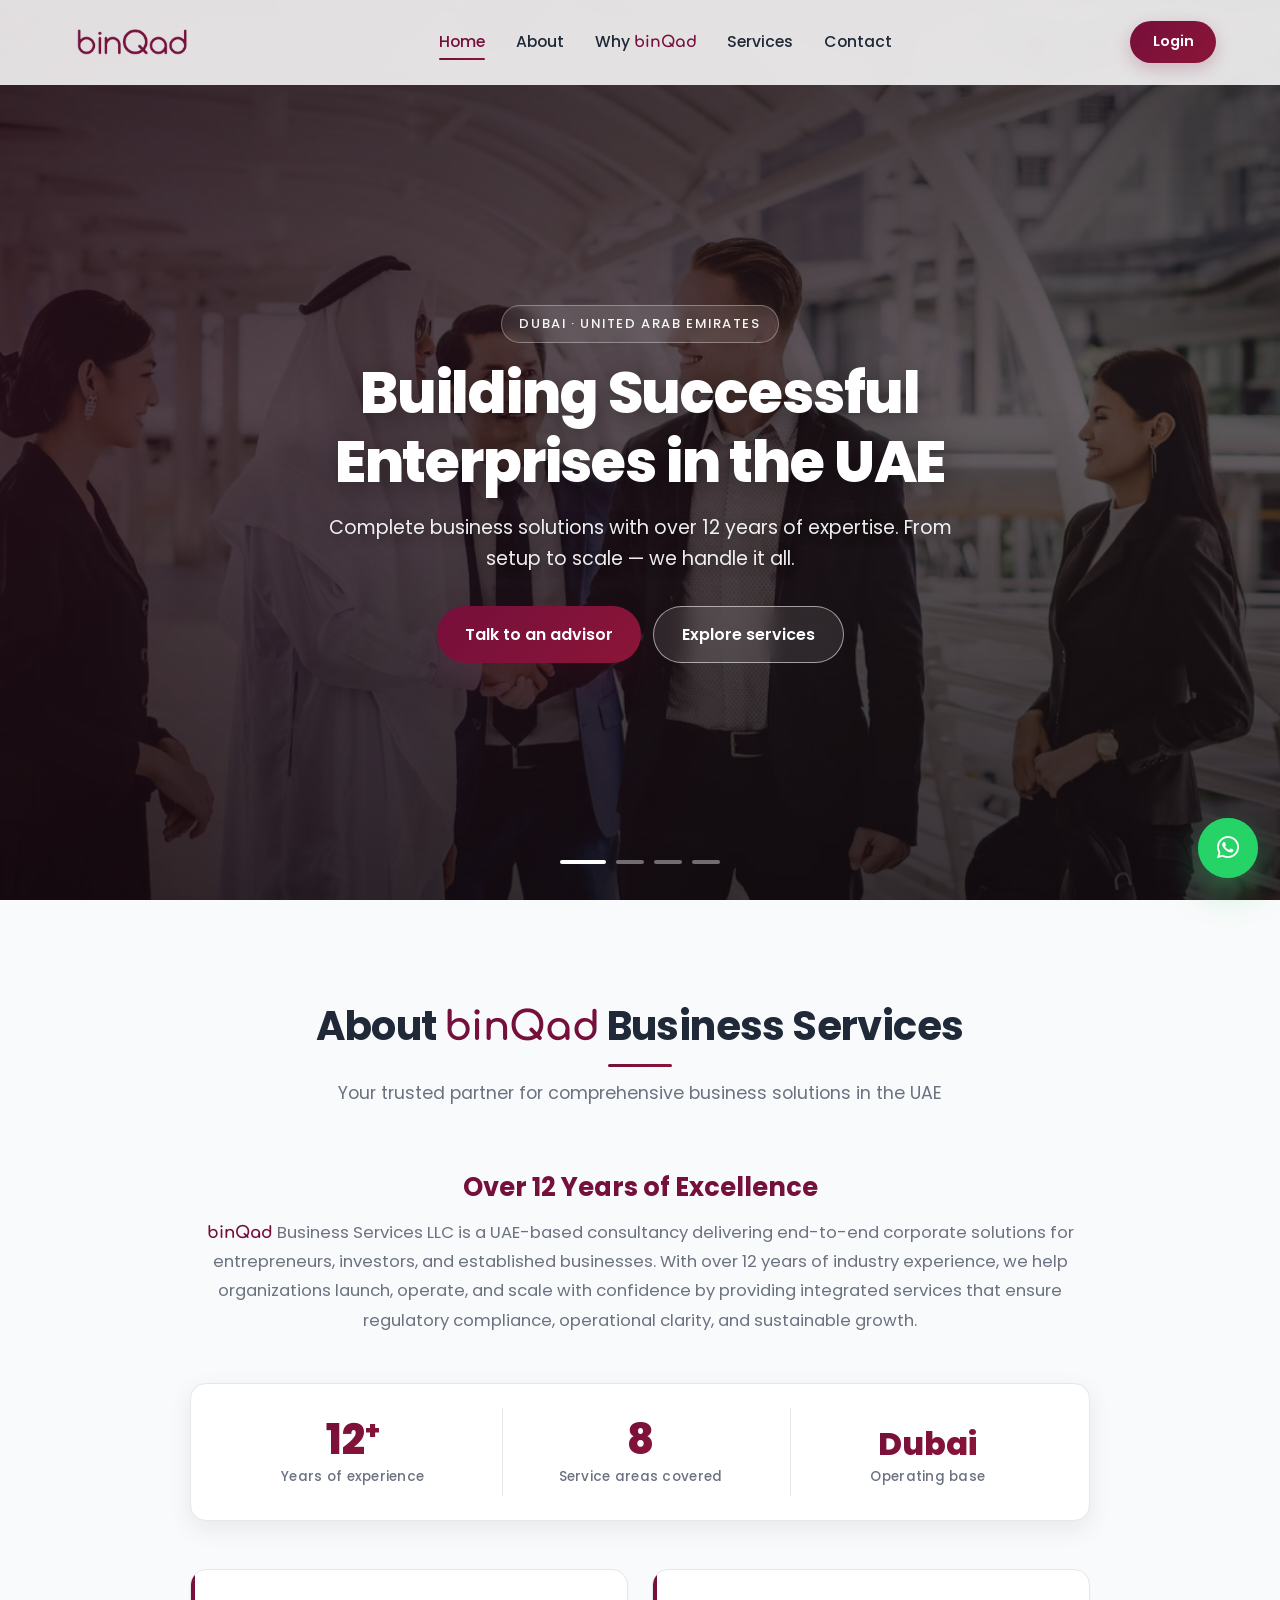
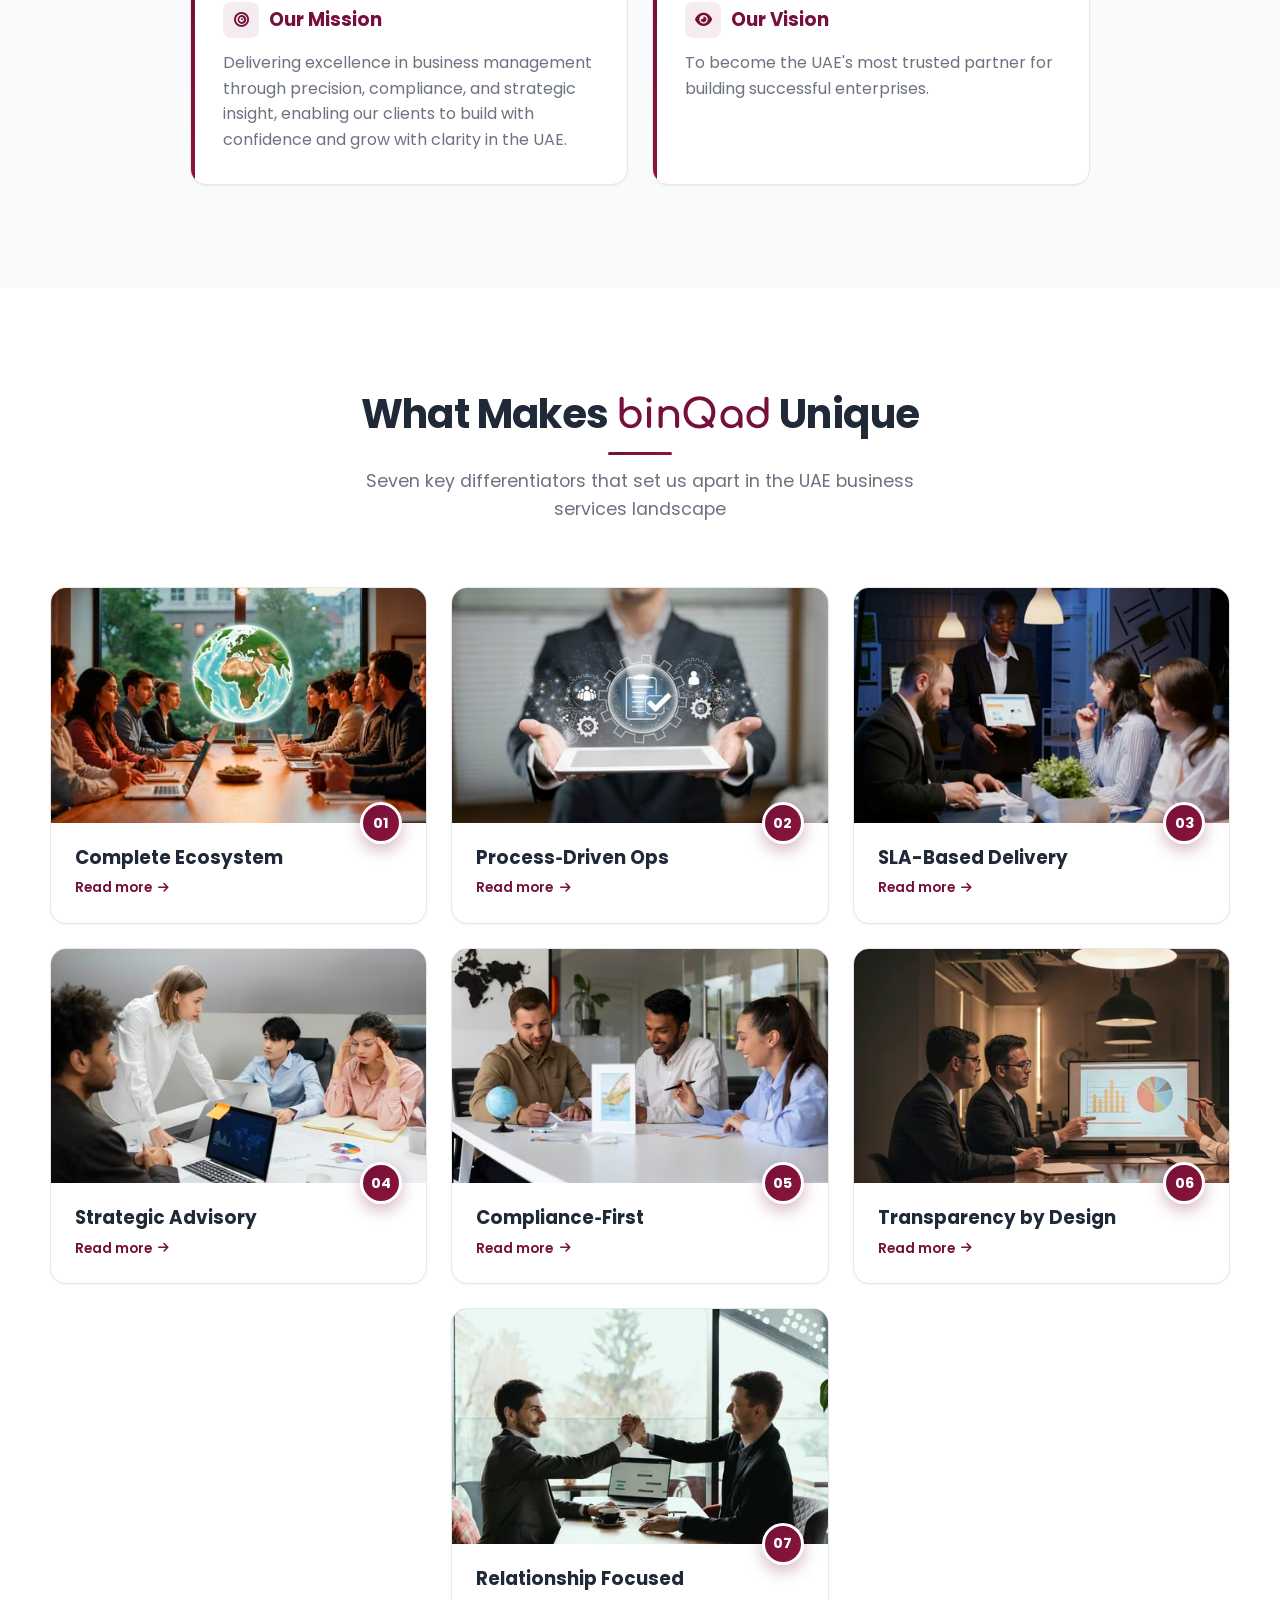
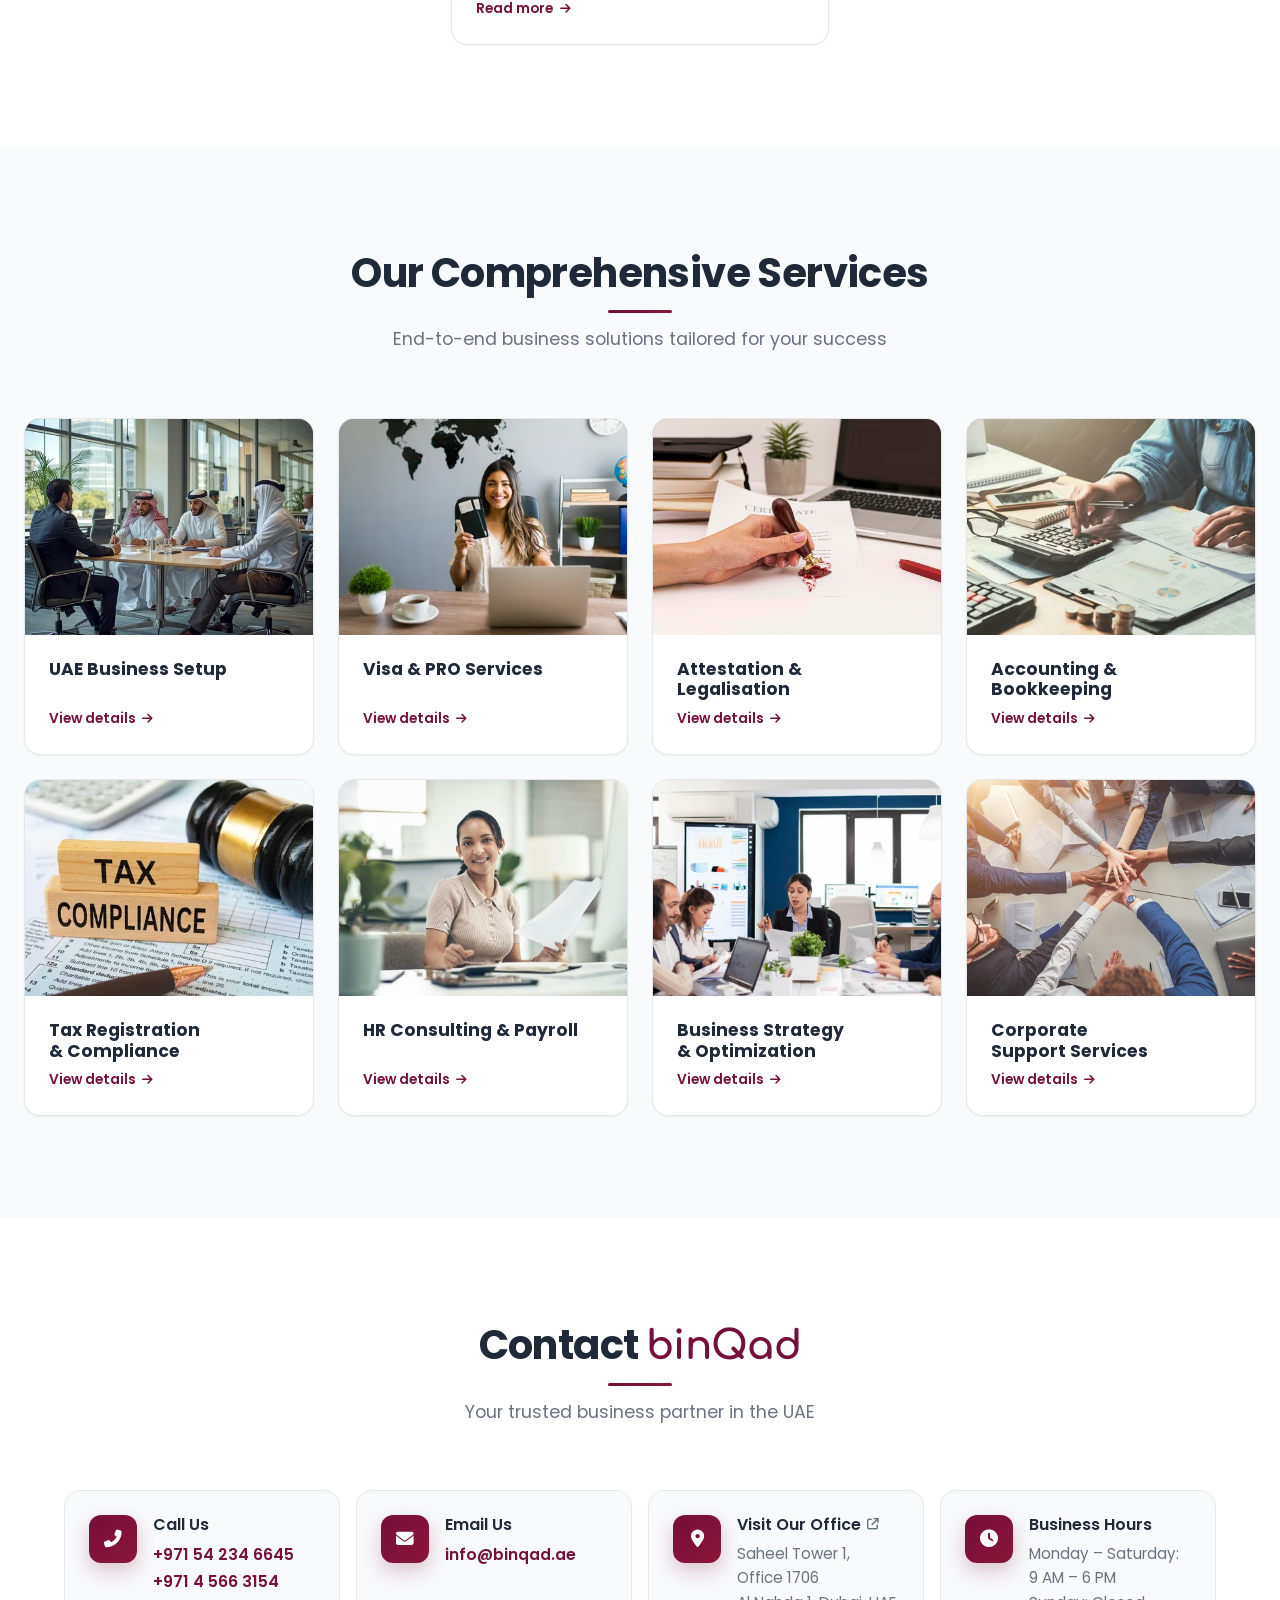
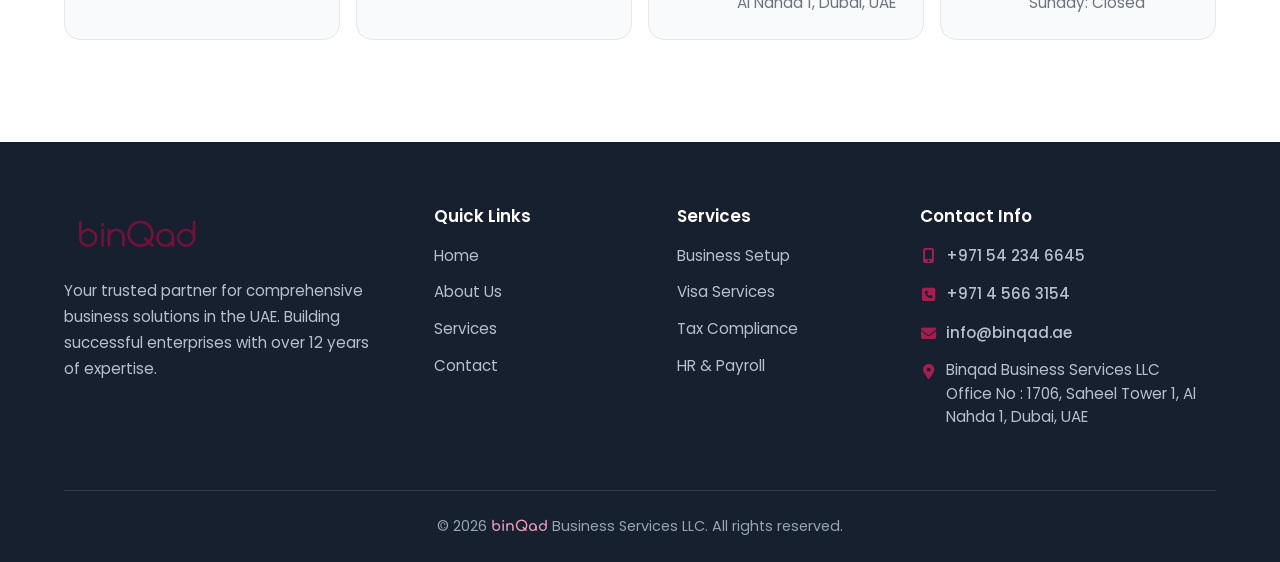
==== commit d604aee6: "last fix for slow loading" ====
--- a/website/index.html
+++ b/website/index.html
@@ -4,151 +4,200 @@
     <meta charset="UTF-8" />
     <meta name="viewport" content="width=device-width, initial-scale=1.0" />
     <title>binQad Business Services LLC - UAE Business Solutions</title>
+    <meta name="description" content="binQad Business Services LLC is a Dubai-based consultancy delivering business setup, visa &amp; PRO, tax, accounting, HR and corporate support services across the UAE." />
+    <meta name="theme-color" content="#750f3b" />
     <link rel="icon" type="image/svg+xml" href="favicon.svg" />
-    <!-- DNS Prefetch for external resources -->
+
+    <link rel="preconnect" href="https://fonts.googleapis.com" />
+    <link rel="preconnect" href="https://fonts.gstatic.com" crossorigin />
     <link rel="dns-prefetch" href="https://cdnjs.cloudflare.com" />
-    <link rel="dns-prefetch" href="https://fonts.googleapis.com" />
-    <link rel="dns-prefetch" href="https://fonts.gstatic.com" />
+
     <link rel="stylesheet" href="css/style.css" />
+    <link
+      href="https://fonts.googleapis.com/css2?family=Poppins:wght@300;400;500;600;700;800&amp;family=Comfortaa:wght@700&amp;display=swap"
+      rel="stylesheet"
+    />
+    <!-- Font Awesome is decorative only: load it without blocking first paint -->
     <link
       href="https://cdnjs.cloudflare.com/ajax/libs/font-awesome/6.4.0/css/all.min.css"
       rel="stylesheet"
+      media="print"
+      onload="this.media='all'"
     />
-    <link rel="preconnect" href="https://fonts.googleapis.com" />
-    <link rel="preconnect" href="https://fonts.gstatic.com" crossorigin />
+    <noscript>
+      <link
+        href="https://cdnjs.cloudflare.com/ajax/libs/font-awesome/6.4.0/css/all.min.css"
+        rel="stylesheet"
+      />
+    </noscript>
+
+    <!-- Preload only the first hero frame; slides 2-4 load after first paint -->
     <link
-      href="https://fonts.googleapis.com/css2?family=Poppins:wght@300;400;500;600;700&display=swap"
-      rel="stylesheet"
+      rel="preload"
+      as="image"
+      href="images/optimized/hero-1-1920.avif"
+      imagesrcset="images/optimized/hero-1-1280.avif 1280w, images/optimized/hero-1-1920.avif 1920w, images/optimized/hero-1-2560.avif 2560w"
+      imagesizes="100vw"
+      type="image/avif"
+      fetchpriority="high"
     />
-    <link
-      href="https://fonts.googleapis.com/css2?family=Comfortaa:wght@700&display=swap"
-      rel="stylesheet"
-    />
-    <!-- Preload critical hero images -->
-    <link rel="preload" as="image" href="images/hero-1.jpg" fetchpriority="high" />
   </head>
   <body>
+    <a href="#main" class="skip-link">Skip to main content</a>
+
     <!-- Navigation -->
-    <nav class="navbar">
-      <div class="nav-container">
-        <div class="nav-logo">
-          <img src="images/logo3.png" alt="binQad Business Services" width="80" height="80" fetchpriority="high" />
-        </div>
-
-        <div class="nav-menu">
+    <header class="navbar" id="navbar">
+      <nav class="nav-container" aria-label="Primary">
+        <a href="#home" class="nav-logo" aria-label="binQad Business Services - home">
+          <picture>
+            <source type="image/webp" srcset="images/optimized/logo3-200.webp 200w, images/optimized/logo3-400.webp 400w" sizes="132px" />
+            <img src="images/optimized/logo3-200.png" srcset="images/optimized/logo3-200.png 200w, images/optimized/logo3-400.png 400w"
+                 sizes="132px" width="200" height="76"
+                 alt="binQad Business Services" fetchpriority="high" decoding="async" />
+          </picture>
+        </a>
+
+        <div class="nav-menu" id="nav-menu">
           <a href="#home" class="nav-link">Home</a>
           <a href="#about" class="nav-link">About</a>
-          <a href="#uniqueness" class="nav-link"
-            >Why <span class="brand">binQad</span></a
-          >
+          <a href="#uniqueness" class="nav-link">Why <span class="brand">binQad</span></a>
           <a href="#services" class="nav-link">Services</a>
           <a href="#contact" class="nav-link">Contact</a>
           <div class="nav-actions mobile-only">
-            <a
-              href="https://binqad.bitrix24.com"
-              class="nav-link login-btn"
-              target="_blank"
-              >Login</a
-            >
-          </div>
-        </div>
-        <div class="nav-actions">
-          <a
-            href="https://binqad.bitrix24.com"
-            class="nav-link login-btn"
-            target="_blank"
-            >Login</a
-          >
-        </div>
-        <div class="nav-toggle" id="mobile-menu">
+            <a href="https://binqad.bitrix24.com" class="login-btn" target="_blank" rel="noopener">Login</a>
+          </div>
+        </div>
+
+        <div class="nav-actions desktop-only">
+          <a href="https://binqad.bitrix24.com" class="login-btn" target="_blank" rel="noopener">Login</a>
+        </div>
+
+        <button
+          class="nav-toggle"
+          id="mobile-menu"
+          type="button"
+          aria-label="Open navigation menu"
+          aria-expanded="false"
+          aria-controls="nav-menu"
+        >
           <span class="bar"></span>
           <span class="bar"></span>
           <span class="bar"></span>
-        </div>
-      </div>
-    </nav>
-
-    <!-- Hero Section -->
-    <section id="home" class="hero">
-      <div class="hero-background">
-        <div class="hero-slide active"></div>
-        <div class="hero-slide"></div>
-        <div class="hero-slide"></div>
-        <div class="hero-slide"></div>
-      </div>
-      <div class="hero-overlay"></div>
-      <div class="hero-content">
-        <div class="hero-text">
-          <h1>Building Successful Enterprises in the UAE</h1>
-          <p>
-            Complete business solutions with over 12 years of expertise. From
-            setup to scale - we handle it all.
-          </p>
-          <!-- <div class="hero-buttons">
-            <button
-              class="btn-primary"
-              onclick="document.getElementById('contact').scrollIntoView({behavior: 'smooth'})"
-            >
-              Get Started
-            </button>
-            <button
-              class="btn-secondary"
-              onclick="document.getElementById('about').scrollIntoView({behavior: 'smooth'})"
-            >
-              Learn More
-            </button>
-          </div> -->
-        </div>
-        <!-- Floating WhatsApp button (hero) - moved into global floating actions -->
-        <!-- Floating cards removed per request -->
-        <!--
-        <div class="hero-image">
-          <div class="hero-illustration">
-            <div class="floating-card card-1">
-              <i class="fas fa-building"></i>
-              <span>Business Setup</span>
-            </div>
-            <div class="floating-card card-2">
-              <i class="fas fa-passport"></i>
-              <span>Visa Services</span>
-            </div>
-            <div class="floating-card card-3">
-              <i class="fas fa-calculator"></i>
-              <span>Tax Compliance</span>
-            </div>
-          </div>
-        </div>
-        -->
-        <!-- End floating cards -->
-      </div>
-    </section>
-
-    <!-- About Section -->
-    <section id="about" class="about">
-      <div class="container">
-        <div class="section-header">
-          <h2>About <span class="brand">binQad</span> Business Services</h2>
-          <p>
-            Your trusted partner for comprehensive business solutions in the UAE
-          </p>
-        </div>
-
-        <div class="about-content">
-          <div class="about-text">
-            <h3>Over 12 Years of Excellence</h3>
-            <p>
-              <span class="brand">binQad</span> Business Services LLC is a
-              UAE-based consultancy delivering end-to-end corporate solutions
-              for entrepreneurs, investors, and established businesses. With
-              over 12 years of industry experience, we help organizations
-              launch, operate, and scale with confidence by providing integrated
-              services that ensure regulatory compliance, operational clarity,
-              and sustainable growth.
+        </button>
+      </nav>
+    </header>
+    <div class="nav-backdrop" id="nav-backdrop" hidden></div>
+
+    <main id="main">
+      <!-- Hero -->
+      <section id="home" class="hero" aria-label="Introduction">
+        <div class="hero-background" aria-hidden="true">
+        <div class="hero-slide is-active" style="--ph:#9b9996">
+          <picture>
+            <source type="image/avif" srcset="images/optimized/hero-1-1280.avif 1280w, images/optimized/hero-1-1920.avif 1920w, images/optimized/hero-1-2560.avif 2560w" sizes="100vw" />
+            <source type="image/webp" srcset="images/optimized/hero-1-1280.webp 1280w, images/optimized/hero-1-1920.webp 1920w, images/optimized/hero-1-2560.webp 2560w" sizes="100vw" />
+            <img src="images/optimized/hero-1-2560.jpg" srcset="images/optimized/hero-1-1280.jpg 1280w, images/optimized/hero-1-1920.jpg 1920w, images/optimized/hero-1-2560.jpg 2560w"
+                 sizes="100vw" width="2560" height="1707"
+                 alt="Business professionals in Emirati and Western dress shaking hands in a bright modern walkway" fetchpriority="high" decoding="async" />
+          </picture>
+        </div>
+        <div class="hero-slide" style="--ph:#5e6d89">
+          <picture>
+            <source type="image/avif" srcset="images/optimized/hero-2-1280.avif 1280w, images/optimized/hero-2-1920.avif 1920w, images/optimized/hero-2-2560.avif 2560w" sizes="100vw" />
+            <source type="image/webp" srcset="images/optimized/hero-2-1280.webp 1280w, images/optimized/hero-2-1920.webp 1920w, images/optimized/hero-2-2560.webp 2560w" sizes="100vw" />
+            <img src="images/optimized/hero-2-2560.jpg" srcset="images/optimized/hero-2-1280.jpg 1280w, images/optimized/hero-2-1920.jpg 1920w, images/optimized/hero-2-2560.jpg 2560w"
+                 sizes="100vw" width="2560" height="1750"
+                 alt="Colleagues working in a high-rise corner office overlooking a city skyline at dusk" loading="lazy" decoding="async" />
+          </picture>
+        </div>
+        <div class="hero-slide" style="--ph:#a59c9c">
+          <picture>
+            <source type="image/avif" srcset="images/optimized/hero-3-1280.avif 1280w, images/optimized/hero-3-1920.avif 1920w, images/optimized/hero-3-2560.avif 2560w" sizes="100vw" />
+            <source type="image/webp" srcset="images/optimized/hero-3-1280.webp 1280w, images/optimized/hero-3-1920.webp 1920w, images/optimized/hero-3-2560.webp 2560w" sizes="100vw" />
+            <img src="images/optimized/hero-3-2560.jpg" srcset="images/optimized/hero-3-1280.jpg 1280w, images/optimized/hero-3-1920.jpg 1920w, images/optimized/hero-3-2560.jpg 2560w"
+                 sizes="100vw" width="2560" height="1707"
+                 alt="Three colleagues smiling as they review documents together on a tablet" loading="lazy" decoding="async" />
+          </picture>
+        </div>
+        <div class="hero-slide" style="--ph:#9b9996">
+          <picture>
+            <source type="image/avif" srcset="images/optimized/hero-1-1280.avif 1280w, images/optimized/hero-1-1920.avif 1920w, images/optimized/hero-1-2560.avif 2560w" sizes="100vw" />
+            <source type="image/webp" srcset="images/optimized/hero-1-1280.webp 1280w, images/optimized/hero-1-1920.webp 1920w, images/optimized/hero-1-2560.webp 2560w" sizes="100vw" />
+            <img src="images/optimized/hero-1-2560.jpg" srcset="images/optimized/hero-1-1280.jpg 1280w, images/optimized/hero-1-1920.jpg 1920w, images/optimized/hero-1-2560.jpg 2560w"
+                 sizes="100vw" width="2560" height="1707"
+                 alt="Business professionals in Emirati and Western dress shaking hands in a bright modern walkway" loading="lazy" decoding="async" />
+          </picture>
+        </div>
+        </div>
+        <div class="hero-overlay" aria-hidden="true"></div>
+
+        <div class="hero-content">
+          <div class="hero-text">
+            <p class="hero-eyebrow">Dubai &middot; United Arab Emirates</p>
+            <h1>Building Successful Enterprises in the UAE</h1>
+            <p class="hero-lede">
+              Complete business solutions with over 12 years of expertise. From
+              setup to scale &mdash; we handle it all.
             </p>
+            <div class="hero-buttons">
+              <a href="#contact" class="btn-primary">Talk to an advisor</a>
+              <a href="#services" class="btn-secondary">Explore services</a>
+            </div>
+          </div>
+        </div>
+
+        <div class="hero-dots" role="group" aria-label="Hero image controls">
+          <button type="button" class="hero-dot is-active" data-slide="0"
+                  aria-label="Show slide 1 of 4" aria-current="true"></button>
+          <button type="button" class="hero-dot" data-slide="1"
+                  aria-label="Show slide 2 of 4" aria-current="false"></button>
+          <button type="button" class="hero-dot" data-slide="2"
+                  aria-label="Show slide 3 of 4" aria-current="false"></button>
+          <button type="button" class="hero-dot" data-slide="3"
+                  aria-label="Show slide 4 of 4" aria-current="false"></button>
+        </div>
+      </section>
+
+      <!-- About -->
+      <section id="about" class="about">
+        <div class="container">
+          <div class="section-header">
+            <h2>About <span class="brand">binQad</span> Business Services</h2>
+            <p>Your trusted partner for comprehensive business solutions in the UAE</p>
+          </div>
+
+          <div class="about-content">
+            <div class="about-text">
+              <h3>Over 12 Years of Excellence</h3>
+              <p class="about-lede">
+                <span class="brand">binQad</span> Business Services LLC is a
+                UAE-based consultancy delivering end-to-end corporate solutions
+                for entrepreneurs, investors, and established businesses. With
+                over 12 years of industry experience, we help organizations
+                launch, operate, and scale with confidence by providing integrated
+                services that ensure regulatory compliance, operational clarity,
+                and sustainable growth.
+              </p>
+            </div>
+
+            <dl class="about-stats">
+              <div class="stat">
+                <dt>Years of experience</dt>
+                <dd><span class="stat-num">12<span class="stat-plus">+</span></span></dd>
+              </div>
+              <div class="stat">
+                <dt>Service areas covered</dt>
+                <dd><span class="stat-num">8</span></dd>
+              </div>
+              <div class="stat">
+                <dt>Operating base</dt>
+                <dd><span class="stat-num stat-word">Dubai</span></dd>
+              </div>
+            </dl>
 
             <div class="mission-vision">
               <div class="mission">
-                <h4><i class="fas fa-bullseye"></i> Our Mission</h4>
+                <h4><i class="fas fa-bullseye" aria-hidden="true"></i> Our Mission</h4>
                 <p>
                   Delivering excellence in business management through
                   precision, compliance, and strategic insight, enabling our
@@ -157,7 +206,7 @@
                 </p>
               </div>
               <div class="vision">
-                <h4><i class="fas fa-eye"></i> Our Vision</h4>
+                <h4><i class="fas fa-eye" aria-hidden="true"></i> Our Vision</h4>
                 <p>
                   To become the UAE's most trusted partner for building
                   successful enterprises.
@@ -166,194 +215,193 @@
             </div>
           </div>
         </div>
-      </div>
-    </section>
-
-    <!-- What Makes binQad Unique Section -->
-    <section id="uniqueness" class="uniqueness">
-      <div class="container">
-        <div class="section-header">
-          <h2>What Makes <span class="brand">binQad</span> Unique</h2>
-          <p>
-            Seven key differentiators that set us apart in the UAE business
-            services landscape
-          </p>
-        </div>
-
-        <div class="uniqueness-carousel">
-          <div class="carousel-container">
-            <div class="carousel-wrapper">
-              <div class="carousel-track" id="uniqueness-carousel-track">
-                <div class="unique-item" tabindex="0">
-                  <div class="unique-image">
-                    <img
-                      src="images/unique-1.jpg"
-                      alt="Complete Business Ecosystem"
-                      width="140" height="140"
-                      loading="lazy" decoding="async"
-                    />
-                  </div>
-                  <div class="unique-content">
-                    <h3>Complete Ecosystem</h3>
-                    <p class="unique-desc">
-                      binQad is not just a service provider — we operate as a
-                      full business support ecosystem. From business setup to
-                      compliance, HR, taxation, finance and strategy, every
-                      essential service is managed under one roof.
-                    </p>
-                  </div>
-                </div>
-
-                <div class="unique-item" tabindex="0">
-                  <div class="unique-image">
-                    <img
-                      src="images/unique-2.jpg"
-                      alt="Process-Driven Operations"
-                      width="140" height="140"
-                      loading="lazy" decoding="async"
-                    />
-                  </div>
-                  <div class="unique-content">
-                    <h3>Process‑Driven Ops</h3>
-                    <p class="unique-desc">
-                      Our operations run on structured systems and documented
-                      workflows, not individual dependency. This ensures
-                      reliability, consistency, and quality delivery at every
-                      stage of your business journey.
-                    </p>
-                  </div>
-                </div>
-
-                <div class="unique-item" tabindex="0">
-                  <div class="unique-image">
-                    <img
-                      src="images/unique-3.jpg"
-                      alt="SLA-Based Service Delivery"
-                      width="140" height="140"
-                      loading="lazy" decoding="async"
-                    />
-                  </div>
-                  <div class="unique-content">
-                    <h3>SLA-Based Delivery</h3>
-                    <p class="unique-desc">
-                      We work with defined service timelines and accountability
-                      standards. Clients experience transparency, faster
-                      processing, and professional control over every
-                      transaction and task.
-                    </p>
-                  </div>
-                </div>
-
-                <div class="unique-item" tabindex="0">
-                  <div class="unique-image">
-                    <img
-                      src="images/unique-4.jpg"
-                      alt="Strategic Business Advisory"
-                      width="140" height="140"
-                      loading="lazy" decoding="async"
-                    />
-                  </div>
-                  <div class="unique-content">
-                    <h3>Strategic Advisory</h3>
-                    <p class="unique-desc">
-                      binQad goes beyond paperwork by offering business advisory
-                      and optimization support. We help companies make informed
-                      decisions, not just complete formalities.
-                    </p>
-                  </div>
-                </div>
-
-                <div class="unique-item" tabindex="0">
-                  <div class="unique-image">
-                    <img
-                      src="images/unique-5.jpg"
-                      alt="Compliance-First Culture"
-                      width="140" height="140"
-                      loading="lazy" decoding="async"
-                    />
-                  </div>
-                  <div class="unique-content">
-                    <h3>Compliance‑First</h3>
-                    <p class="unique-desc">
-                      We proactively monitor regulatory requirements across
-                      visas, tax, labor, and licensing. This protects your
-                      business from penalties and unexpected operational risks.
-                    </p>
-                  </div>
-                </div>
-
-                <div class="unique-item" tabindex="0">
-                  <div class="unique-image">
-                    <img
-                      src="images/unique-6.jpg"
-                      alt="Transparency by Design"
-                      width="140" height="140"
-                      loading="lazy" decoding="async"
-                    />
-                  </div>
-                  <div class="unique-content">
-                    <h3>Transparency by Design</h3>
-                    <p class="unique-desc">
-                      Every process is structured to give clients clear
-                      visibility on cost, progress, and responsibility. No
-                      ambiguity. No hidden surprises.
-                    </p>
-                  </div>
-                </div>
-
-                <div class="unique-item" tabindex="0">
-                  <div class="unique-image">
-                    <img
-                      src="images/unique-7.jpg"
-                      alt="Long-term Partnerships"
-                      width="140" height="140"
-                      loading="lazy" decoding="async"
-                    />
-                  </div>
-                  <div class="unique-content">
-                    <h3>Relationship Focused</h3>
-                    <p class="unique-desc">
-                      We build long-term partnerships, not one-time deals. Our
-                      role is to grow with our clients, not just serve them.
-                    </p>
-                  </div>
-                </div>
-              </div>
-            </div>
-          </div>
-        </div>
-      </div>
-    </section>
-
-    <!-- Services Section -->
-    <section id="services" class="services">
-      <div class="container">
-        <div class="section-header">
-          <h2>Our Comprehensive Services</h2>
-          <p>End-to-end business solutions tailored for your success</p>
-        </div>
-
-        <div class="services-grid">
-          <div class="service-card">
-            <div class="service-image">
-              <img src="images/service-1.jpg" alt="UAE Business Setup" width="400" height="300" loading="lazy" decoding="async" />
+      </section>
+
+      <!-- What Makes binQad Unique -->
+      <section id="uniqueness" class="uniqueness">
+        <div class="container">
+          <div class="section-header">
+            <h2>What Makes <span class="brand">binQad</span> Unique</h2>
+            <p>
+              Seven key differentiators that set us apart in the UAE business
+              services landscape
+            </p>
+          </div>
+
+          <div class="uniqueness-grid">
+          <article class="unique-item" tabindex="0" role="button"
+                   aria-haspopup="dialog" aria-label="Complete Ecosystem — read more">
+            <div class="unique-image media" style="--ph:#6f6455">
+              <picture>
+                <source type="image/avif" srcset="images/optimized/unique-1-480.avif 480w, images/optimized/unique-1-800.avif 800w, images/optimized/unique-1-1200.avif 1200w" sizes="(min-width:1100px) 380px, (min-width:700px) 45vw, 92vw" />
+                <source type="image/webp" srcset="images/optimized/unique-1-480.webp 480w, images/optimized/unique-1-800.webp 800w, images/optimized/unique-1-1200.webp 1200w" sizes="(min-width:1100px) 380px, (min-width:700px) 45vw, 92vw" />
+                <img src="images/optimized/unique-1-800.jpg" srcset="images/optimized/unique-1-480.jpg 480w, images/optimized/unique-1-800.jpg 800w, images/optimized/unique-1-1200.jpg 1200w"
+                     sizes="(min-width:1100px) 380px, (min-width:700px) 45vw, 92vw" width="800" height="457"
+                     alt="Diverse team seated around a long table with a globe projected above it" loading="lazy" decoding="async" />
+              </picture>
+            </div>
+            <div class="unique-content">
+              <span class="unique-number" aria-hidden="true">01</span>
+              <h3>Complete Ecosystem</h3>
+              <p class="unique-desc">binQad is not just a service provider — we operate as a full business support ecosystem. From business setup to compliance, HR, taxation, finance and strategy, every essential service is managed under one roof.</p>
+              <span class="card-cue" aria-hidden="true">Read more<i class="fas fa-arrow-right"></i></span>
+            </div>
+          </article>
+          <article class="unique-item" tabindex="0" role="button"
+                   aria-haspopup="dialog" aria-label="Process‑Driven Ops — read more">
+            <div class="unique-image media" style="--ph:#787879">
+              <picture>
+                <source type="image/avif" srcset="images/optimized/unique-2-480.avif 480w, images/optimized/unique-2-800.avif 800w, images/optimized/unique-2-1200.avif 1200w" sizes="(min-width:1100px) 380px, (min-width:700px) 45vw, 92vw" />
+                <source type="image/webp" srcset="images/optimized/unique-2-480.webp 480w, images/optimized/unique-2-800.webp 800w, images/optimized/unique-2-1200.webp 1200w" sizes="(min-width:1100px) 380px, (min-width:700px) 45vw, 92vw" />
+                <img src="images/optimized/unique-2-800.jpg" srcset="images/optimized/unique-2-480.jpg 480w, images/optimized/unique-2-800.jpg 800w, images/optimized/unique-2-1200.jpg 1200w"
+                     sizes="(min-width:1100px) 380px, (min-width:700px) 45vw, 92vw" width="800" height="532"
+                     alt="Person in a suit holding a tablet showing a checklist and process icons" loading="lazy" decoding="async" />
+              </picture>
+            </div>
+            <div class="unique-content">
+              <span class="unique-number" aria-hidden="true">02</span>
+              <h3>Process‑Driven Ops</h3>
+              <p class="unique-desc">Our operations run on structured systems and documented workflows, not individual dependency. This ensures reliability, consistency, and quality delivery at every stage of your business journey.</p>
+              <span class="card-cue" aria-hidden="true">Read more<i class="fas fa-arrow-right"></i></span>
+            </div>
+          </article>
+          <article class="unique-item" tabindex="0" role="button"
+                   aria-haspopup="dialog" aria-label="SLA-Based Delivery — read more">
+            <div class="unique-image media" style="--ph:#4b474d">
+              <picture>
+                <source type="image/avif" srcset="images/optimized/unique-3-480.avif 480w, images/optimized/unique-3-800.avif 800w, images/optimized/unique-3-1200.avif 1200w" sizes="(min-width:1100px) 380px, (min-width:700px) 45vw, 92vw" />
+                <source type="image/webp" srcset="images/optimized/unique-3-480.webp 480w, images/optimized/unique-3-800.webp 800w, images/optimized/unique-3-1200.webp 1200w" sizes="(min-width:1100px) 380px, (min-width:700px) 45vw, 92vw" />
+                <img src="images/optimized/unique-3-800.jpg" srcset="images/optimized/unique-3-480.jpg 480w, images/optimized/unique-3-800.jpg 800w, images/optimized/unique-3-1200.jpg 1200w"
+                     sizes="(min-width:1100px) 380px, (min-width:700px) 45vw, 92vw" width="800" height="450"
+                     alt="Colleague presenting a progress report to her team in an evening meeting" loading="lazy" decoding="async" />
+              </picture>
+            </div>
+            <div class="unique-content">
+              <span class="unique-number" aria-hidden="true">03</span>
+              <h3>SLA-Based Delivery</h3>
+              <p class="unique-desc">We work with defined service timelines and accountability standards. Clients experience transparency, faster processing, and professional control over every transaction and task.</p>
+              <span class="card-cue" aria-hidden="true">Read more<i class="fas fa-arrow-right"></i></span>
+            </div>
+          </article>
+          <article class="unique-item" tabindex="0" role="button"
+                   aria-haspopup="dialog" aria-label="Strategic Advisory — read more">
+            <div class="unique-image media" style="--ph:#969290">
+              <picture>
+                <source type="image/avif" srcset="images/optimized/unique-4-480.avif 480w, images/optimized/unique-4-800.avif 800w, images/optimized/unique-4-1200.avif 1200w" sizes="(min-width:1100px) 380px, (min-width:700px) 45vw, 92vw" />
+                <source type="image/webp" srcset="images/optimized/unique-4-480.webp 480w, images/optimized/unique-4-800.webp 800w, images/optimized/unique-4-1200.webp 1200w" sizes="(min-width:1100px) 380px, (min-width:700px) 45vw, 92vw" />
+                <img src="images/optimized/unique-4-800.jpg" srcset="images/optimized/unique-4-480.jpg 480w, images/optimized/unique-4-800.jpg 800w, images/optimized/unique-4-1200.jpg 1200w"
+                     sizes="(min-width:1100px) 380px, (min-width:700px) 45vw, 92vw" width="800" height="533"
+                     alt="Adviser guiding a seated team through charts and laptop data" loading="lazy" decoding="async" />
+              </picture>
+            </div>
+            <div class="unique-content">
+              <span class="unique-number" aria-hidden="true">04</span>
+              <h3>Strategic Advisory</h3>
+              <p class="unique-desc">binQad goes beyond paperwork by offering business advisory and optimization support. We help companies make informed decisions, not just complete formalities.</p>
+              <span class="card-cue" aria-hidden="true">Read more<i class="fas fa-arrow-right"></i></span>
+            </div>
+          </article>
+          <article class="unique-item" tabindex="0" role="button"
+                   aria-haspopup="dialog" aria-label="Compliance‑First — read more">
+            <div class="unique-image media" style="--ph:#8c8787">
+              <picture>
+                <source type="image/avif" srcset="images/optimized/unique-5-480.avif 480w, images/optimized/unique-5-800.avif 800w, images/optimized/unique-5-1200.avif 1200w" sizes="(min-width:1100px) 380px, (min-width:700px) 45vw, 92vw" />
+                <source type="image/webp" srcset="images/optimized/unique-5-480.webp 480w, images/optimized/unique-5-800.webp 800w, images/optimized/unique-5-1200.webp 1200w" sizes="(min-width:1100px) 380px, (min-width:700px) 45vw, 92vw" />
+                <img src="images/optimized/unique-5-800.jpg" srcset="images/optimized/unique-5-480.jpg 480w, images/optimized/unique-5-800.jpg 800w, images/optimized/unique-5-1200.jpg 1200w"
+                     sizes="(min-width:1100px) 380px, (min-width:700px) 45vw, 92vw" width="800" height="483"
+                     alt="Three colleagues reviewing documents at a white table beside a globe" loading="lazy" decoding="async" />
+              </picture>
+            </div>
+            <div class="unique-content">
+              <span class="unique-number" aria-hidden="true">05</span>
+              <h3>Compliance‑First</h3>
+              <p class="unique-desc">We proactively monitor regulatory requirements across visas, tax, labor, and licensing. This protects your business from penalties and unexpected operational risks.</p>
+              <span class="card-cue" aria-hidden="true">Read more<i class="fas fa-arrow-right"></i></span>
+            </div>
+          </article>
+          <article class="unique-item" tabindex="0" role="button"
+                   aria-haspopup="dialog" aria-label="Transparency by Design — read more">
+            <div class="unique-image media" style="--ph:#5c5147">
+              <picture>
+                <source type="image/avif" srcset="images/optimized/unique-6-480.avif 480w, images/optimized/unique-6-800.avif 800w, images/optimized/unique-6-1200.avif 1200w" sizes="(min-width:1100px) 380px, (min-width:700px) 45vw, 92vw" />
+                <source type="image/webp" srcset="images/optimized/unique-6-480.webp 480w, images/optimized/unique-6-800.webp 800w, images/optimized/unique-6-1200.webp 1200w" sizes="(min-width:1100px) 380px, (min-width:700px) 45vw, 92vw" />
+                <img src="images/optimized/unique-6-800.jpg" srcset="images/optimized/unique-6-480.jpg 480w, images/optimized/unique-6-800.jpg 800w, images/optimized/unique-6-1200.jpg 1200w"
+                     sizes="(min-width:1100px) 380px, (min-width:700px) 45vw, 92vw" width="800" height="560"
+                     alt="Two executives reviewing bar and pie charts on a presentation screen" loading="lazy" decoding="async" />
+              </picture>
+            </div>
+            <div class="unique-content">
+              <span class="unique-number" aria-hidden="true">06</span>
+              <h3>Transparency by Design</h3>
+              <p class="unique-desc">Every process is structured to give clients clear visibility on cost, progress, and responsibility. No ambiguity. No hidden surprises.</p>
+              <span class="card-cue" aria-hidden="true">Read more<i class="fas fa-arrow-right"></i></span>
+            </div>
+          </article>
+          <article class="unique-item" tabindex="0" role="button"
+                   aria-haspopup="dialog" aria-label="Relationship Focused — read more">
+            <div class="unique-image media" style="--ph:#959b95">
+              <picture>
+                <source type="image/avif" srcset="images/optimized/unique-7-480.avif 480w, images/optimized/unique-7-800.avif 800w, images/optimized/unique-7-1200.avif 1200w" sizes="(min-width:1100px) 380px, (min-width:700px) 45vw, 92vw" />
+                <source type="image/webp" srcset="images/optimized/unique-7-480.webp 480w, images/optimized/unique-7-800.webp 800w, images/optimized/unique-7-1200.webp 1200w" sizes="(min-width:1100px) 380px, (min-width:700px) 45vw, 92vw" />
+                <img src="images/optimized/unique-7-800.jpg" srcset="images/optimized/unique-7-480.jpg 480w, images/optimized/unique-7-800.jpg 800w, images/optimized/unique-7-1200.jpg 1200w"
+                     sizes="(min-width:1100px) 380px, (min-width:700px) 45vw, 92vw" width="800" height="533"
+                     alt="Two business partners clasping hands across a desk over a laptop" loading="lazy" decoding="async" />
+              </picture>
+            </div>
+            <div class="unique-content">
+              <span class="unique-number" aria-hidden="true">07</span>
+              <h3>Relationship Focused</h3>
+              <p class="unique-desc">We build long-term partnerships, not one-time deals. Our role is to grow with our clients, not just serve them.</p>
+              <span class="card-cue" aria-hidden="true">Read more<i class="fas fa-arrow-right"></i></span>
+            </div>
+          </article>
+          </div>
+        </div>
+      </section>
+
+      <!-- Services -->
+      <section id="services" class="services">
+        <div class="container">
+          <div class="section-header">
+            <h2>Our Comprehensive Services</h2>
+            <p>End-to-end business solutions tailored for your success</p>
+          </div>
+
+          <div class="services-grid">
+          <article class="service-card" tabindex="0" role="button"
+                   aria-haspopup="dialog" aria-label="UAE Business Setup — view details">
+            <div class="service-image media" style="--ph:#6f7473">
+              <picture>
+                <source type="image/avif" srcset="images/optimized/service-1-480.avif 480w, images/optimized/service-1-800.avif 800w" sizes="(min-width:1200px) 326px, (min-width:900px) 33vw, (min-width:600px) 48vw, 92vw" />
+                <source type="image/webp" srcset="images/optimized/service-1-480.webp 480w, images/optimized/service-1-800.webp 800w" sizes="(min-width:1200px) 326px, (min-width:900px) 33vw, (min-width:600px) 48vw, 92vw" />
+                <img src="images/optimized/service-1-800.jpg" srcset="images/optimized/service-1-480.jpg 480w, images/optimized/service-1-800.jpg 800w"
+                     sizes="(min-width:1200px) 326px, (min-width:900px) 33vw, (min-width:600px) 48vw, 92vw" width="800" height="800"
+                     alt="Advisers meeting with clients in Emirati dress around a boardroom table" loading="lazy" decoding="async" />
+              </picture>
             </div>
             <h3>UAE Business Setup</h3>
             <ul>
-              <li>Trade license issuance, renewal & amendment</li>
+              <li>Trade license issuance, renewal &amp; amendment</li>
               <li>Initial approvals and name reservation</li>
-              <li>Commercial permits & branch registration</li>
+              <li>Commercial permits &amp; branch registration</li>
               <li>Business compliance and inspections</li>
               <li>Investor advisory and setup guidance</li>
-              <li>Company amendments & liquidation support</li>
-            </ul>
-          </div>
-
-          <div class="service-card">
-            <div class="service-image">
-              <img src="images/service-2.jpg" alt="Visa & PRO" width="400" height="300" loading="lazy" decoding="async" />
-            </div>
-            <h3>Visa & PRO Services</h3>
+              <li>Company amendments &amp; liquidation support</li>
+            </ul>
+            <span class="card-cue" aria-hidden="true">View details<i class="fas fa-arrow-right"></i></span>
+          </article>
+          <article class="service-card" tabindex="0" role="button"
+                   aria-haspopup="dialog" aria-label="Visa &amp; PRO Services — view details">
+            <div class="service-image media" style="--ph:#8f8c89">
+              <picture>
+                <source type="image/avif" srcset="images/optimized/service-2-480.avif 480w, images/optimized/service-2-800.avif 800w, images/optimized/service-2-1200.avif 1200w" sizes="(min-width:1200px) 326px, (min-width:900px) 33vw, (min-width:600px) 48vw, 92vw" />
+                <source type="image/webp" srcset="images/optimized/service-2-480.webp 480w, images/optimized/service-2-800.webp 800w, images/optimized/service-2-1200.webp 1200w" sizes="(min-width:1200px) 326px, (min-width:900px) 33vw, (min-width:600px) 48vw, 92vw" />
+                <img src="images/optimized/service-2-800.jpg" srcset="images/optimized/service-2-480.jpg 480w, images/optimized/service-2-800.jpg 800w, images/optimized/service-2-1200.jpg 1200w"
+                     sizes="(min-width:1200px) 326px, (min-width:900px) 33vw, (min-width:600px) 48vw, 92vw" width="800" height="534"
+                     alt="Woman at a desk holding a phone, with a world map and globe behind her" loading="lazy" decoding="async" />
+              </picture>
+            </div>
+            <h3>Visa &amp; PRO Services</h3>
             <ul>
               <li>Employment, family, visit visa processing</li>
               <li>Golden visa processing</li>
@@ -362,50 +410,61 @@
               <li>Work permits and labour services</li>
               <li>DHA, EHS, VIP medicals application</li>
             </ul>
-          </div>
-
-          <div class="service-card">
-            <div class="service-image">
-              <img
-                src="images/service-3.jpg"
-                alt="Attestation & Legalisation"
-                width="400" height="300"
-                loading="lazy" decoding="async"
-              />
-            </div>
-            <h3>Attestation & Legalisation</h3>
-            <ul>
-              <li>Educational, commercial & personal attestations</li>
+            <span class="card-cue" aria-hidden="true">View details<i class="fas fa-arrow-right"></i></span>
+          </article>
+          <article class="service-card" tabindex="0" role="button"
+                   aria-haspopup="dialog" aria-label="Attestation &amp; Legalisation — view details">
+            <div class="service-image media" style="--ph:#b6a69f">
+              <picture>
+                <source type="image/avif" srcset="images/optimized/service-3-480.avif 480w, images/optimized/service-3-800.avif 800w, images/optimized/service-3-1200.avif 1200w" sizes="(min-width:1200px) 326px, (min-width:900px) 33vw, (min-width:600px) 48vw, 92vw" />
+                <source type="image/webp" srcset="images/optimized/service-3-480.webp 480w, images/optimized/service-3-800.webp 800w, images/optimized/service-3-1200.webp 1200w" sizes="(min-width:1200px) 326px, (min-width:900px) 33vw, (min-width:600px) 48vw, 92vw" />
+                <img src="images/optimized/service-3-800.jpg" srcset="images/optimized/service-3-480.jpg 480w, images/optimized/service-3-800.jpg 800w, images/optimized/service-3-1200.jpg 1200w"
+                     sizes="(min-width:1200px) 326px, (min-width:900px) 33vw, (min-width:600px) 48vw, 92vw" width="800" height="640"
+                     alt="Hand pressing a wax seal onto an official certificate beside a laptop" loading="lazy" decoding="async" />
+              </picture>
+            </div>
+            <h3>Attestation &amp; Legalisation</h3>
+            <ul>
+              <li>Educational, commercial &amp; personal attestations</li>
               <li>Embassy and MOFA attestations</li>
               <li>Labour contract attestation</li>
               <li>Certificate legalization</li>
               <li>Lawyer attestation</li>
             </ul>
-          </div>
-
-          <div class="service-card">
-            <div class="service-image">
-              <img src="images/service-4.avif" alt="Accounting & Bookkeeping" width="400" height="300" loading="lazy" decoding="async" />
-            </div>
-            <h3>Accounting & Bookkeeping</h3>
+            <span class="card-cue" aria-hidden="true">View details<i class="fas fa-arrow-right"></i></span>
+          </article>
+          <article class="service-card" tabindex="0" role="button"
+                   aria-haspopup="dialog" aria-label="Accounting &amp; Bookkeeping — view details">
+            <div class="service-image media" style="--ph:#a19f96">
+              <picture>
+                <source type="image/avif" srcset="images/optimized/service-4-480.avif 480w, images/optimized/service-4-800.avif 800w" sizes="(min-width:1200px) 326px, (min-width:900px) 33vw, (min-width:600px) 48vw, 92vw" />
+                <source type="image/webp" srcset="images/optimized/service-4-480.webp 480w, images/optimized/service-4-800.webp 800w" sizes="(min-width:1200px) 326px, (min-width:900px) 33vw, (min-width:600px) 48vw, 92vw" />
+                <img src="images/optimized/service-4-800.jpg" srcset="images/optimized/service-4-480.jpg 480w, images/optimized/service-4-800.jpg 800w"
+                     sizes="(min-width:1200px) 326px, (min-width:900px) 33vw, (min-width:600px) 48vw, 92vw" width="800" height="533"
+                     alt="Accountant using a calculator over printed financial reports and charts" loading="lazy" decoding="async" />
+              </picture>
+            </div>
+            <h3>Accounting &amp; Bookkeeping</h3>
             <ul>
               <li>Bookkeeping and financial reporting</li>
               <li>Invoice setup and accounts management</li>
               <li>Audit support and documentation</li>
               <li>Payroll accounting and expense tracking</li>
             </ul>
-          </div>
-
-          <div class="service-card">
-            <div class="service-image">
-              <img
-                src="images/service-5.webp"
-                alt="Tax Registration & Compliance"
-                width="400" height="300"
-                loading="lazy" decoding="async"
-              />
-            </div>
-            <h3>Tax Registration & Compliance</h3>
+            <span class="card-cue" aria-hidden="true">View details<i class="fas fa-arrow-right"></i></span>
+          </article>
+          <article class="service-card" tabindex="0" role="button"
+                   aria-haspopup="dialog" aria-label="Tax Registration &amp; Compliance — view details">
+            <div class="service-image media" style="--ph:#afa698">
+              <picture>
+                <source type="image/avif" srcset="images/optimized/service-5-480.avif 480w, images/optimized/service-5-800.avif 800w" sizes="(min-width:1200px) 326px, (min-width:900px) 33vw, (min-width:600px) 48vw, 92vw" />
+                <source type="image/webp" srcset="images/optimized/service-5-480.webp 480w, images/optimized/service-5-800.webp 800w" sizes="(min-width:1200px) 326px, (min-width:900px) 33vw, (min-width:600px) 48vw, 92vw" />
+                <img src="images/optimized/service-5-800.jpg" srcset="images/optimized/service-5-480.jpg 480w, images/optimized/service-5-800.jpg 800w"
+                     sizes="(min-width:1200px) 326px, (min-width:900px) 33vw, (min-width:600px) 48vw, 92vw" width="800" height="553"
+                     alt="Wooden blocks spelling Tax Compliance beside a gavel on printed tax forms" loading="lazy" decoding="async" />
+              </picture>
+            </div>
+            <h3>Tax Registration &amp; Compliance</h3>
             <ul>
               <li>VAT registration and deregistration</li>
               <li>VAT filing and reporting</li>
@@ -413,31 +472,40 @@
               <li>FTA amendments and compliance support</li>
               <li>Overdue filing and penalty resolution</li>
             </ul>
-          </div>
-
-          <div class="service-card">
-            <div class="service-image">
-              <img src="images/service-6.jpg" alt="HR Consulting & Payroll" width="400" height="300" loading="lazy" decoding="async" />
-            </div>
-            <h3>HR Consulting & Payroll</h3>
+            <span class="card-cue" aria-hidden="true">View details<i class="fas fa-arrow-right"></i></span>
+          </article>
+          <article class="service-card" tabindex="0" role="button"
+                   aria-haspopup="dialog" aria-label="HR Consulting &amp; Payroll — view details">
+            <div class="service-image media" style="--ph:#bebeb6">
+              <picture>
+                <source type="image/avif" srcset="images/optimized/service-6-480.avif 480w, images/optimized/service-6-800.avif 800w" sizes="(min-width:1200px) 326px, (min-width:900px) 33vw, (min-width:600px) 48vw, 92vw" />
+                <source type="image/webp" srcset="images/optimized/service-6-480.webp 480w, images/optimized/service-6-800.webp 800w" sizes="(min-width:1200px) 326px, (min-width:900px) 33vw, (min-width:600px) 48vw, 92vw" />
+                <img src="images/optimized/service-6-800.jpg" srcset="images/optimized/service-6-480.jpg 480w, images/optimized/service-6-800.jpg 800w"
+                     sizes="(min-width:1200px) 326px, (min-width:900px) 33vw, (min-width:600px) 48vw, 92vw" width="800" height="533"
+                     alt="HR professional smiling while reviewing paperwork at her desk" loading="lazy" decoding="async" />
+              </picture>
+            </div>
+            <h3>HR Consulting &amp; Payroll</h3>
             <ul>
               <li>Labour contracts and amendments</li>
               <li>WPS registration and salary processing</li>
               <li>HR policy structure and documentation</li>
               <li>Emiratisation advisory and Nafis support</li>
             </ul>
-          </div>
-
-          <div class="service-card">
-            <div class="service-image">
-              <img
-                src="images/service-7.jpg"
-                alt="Business Strategy & Optimization"
-                width="400" height="300"
-                loading="lazy" decoding="async"
-              />
-            </div>
-            <h3>Business Strategy & Optimization</h3>
+            <span class="card-cue" aria-hidden="true">View details<i class="fas fa-arrow-right"></i></span>
+          </article>
+          <article class="service-card" tabindex="0" role="button"
+                   aria-haspopup="dialog" aria-label="Business Strategy &amp; Optimization — view details">
+            <div class="service-image media" style="--ph:#a9a9ac">
+              <picture>
+                <source type="image/avif" srcset="images/optimized/service-7-480.avif 480w, images/optimized/service-7-800.avif 800w, images/optimized/service-7-1200.avif 1200w" sizes="(min-width:1200px) 326px, (min-width:900px) 33vw, (min-width:600px) 48vw, 92vw" />
+                <source type="image/webp" srcset="images/optimized/service-7-480.webp 480w, images/optimized/service-7-800.webp 800w, images/optimized/service-7-1200.webp 1200w" sizes="(min-width:1200px) 326px, (min-width:900px) 33vw, (min-width:600px) 48vw, 92vw" />
+                <img src="images/optimized/service-7-800.jpg" srcset="images/optimized/service-7-480.jpg 480w, images/optimized/service-7-800.jpg 800w, images/optimized/service-7-1200.jpg 1200w"
+                     sizes="(min-width:1200px) 326px, (min-width:900px) 33vw, (min-width:600px) 48vw, 92vw" width="800" height="533"
+                     alt="Team reviewing performance charts on screen during a strategy meeting" loading="lazy" decoding="async" />
+              </picture>
+            </div>
+            <h3>Business Strategy &amp; Optimization</h3>
             <ul>
               <li>Business structuring and growth advisory</li>
               <li>Operational streamlining</li>
@@ -445,16 +513,18 @@
               <li>Compliance risk management</li>
               <li>Process planning</li>
             </ul>
-          </div>
-
-          <div class="service-card">
-            <div class="service-image">
-              <img
-                src="images/service-8.jpeg"
-                alt="Corporate Support Services"
-                width="400" height="300"
-                loading="lazy" decoding="async"
-              />
+            <span class="card-cue" aria-hidden="true">View details<i class="fas fa-arrow-right"></i></span>
+          </article>
+          <article class="service-card" tabindex="0" role="button"
+                   aria-haspopup="dialog" aria-label="Corporate Support Services — view details">
+            <div class="service-image media" style="--ph:#9e8f8b">
+              <picture>
+                <source type="image/avif" srcset="images/optimized/service-8-480.avif 480w, images/optimized/service-8-800.avif 800w, images/optimized/service-8-1200.avif 1200w" sizes="(min-width:1200px) 326px, (min-width:900px) 33vw, (min-width:600px) 48vw, 92vw" />
+                <source type="image/webp" srcset="images/optimized/service-8-480.webp 480w, images/optimized/service-8-800.webp 800w, images/optimized/service-8-1200.webp 1200w" sizes="(min-width:1200px) 326px, (min-width:900px) 33vw, (min-width:600px) 48vw, 92vw" />
+                <img src="images/optimized/service-8-800.jpg" srcset="images/optimized/service-8-480.jpg 480w, images/optimized/service-8-800.jpg 800w, images/optimized/service-8-1200.jpg 1200w"
+                     sizes="(min-width:1200px) 326px, (min-width:900px) 33vw, (min-width:600px) 48vw, 92vw" width="800" height="533"
+                     alt="Team joining hands together over a desk in a show of shared support" loading="lazy" decoding="async" />
+              </picture>
             </div>
             <h3>Corporate Support Services</h3>
             <ul>
@@ -464,90 +534,76 @@
               <li>Bank account opening assistance</li>
               <li>Ongoing administrative support</li>
             </ul>
-          </div>
-        </div>
-      </div>
-    </section>
-
-    <!-- Contact Section -->
-    <section id="contact" class="contact">
-      <div class="container">
-        <div class="section-header">
-          <h2>Contact <span class="brand">binQad</span></h2>
-          <p>Your trusted business partner in the UAE</p>
-        </div>
-
-        <div class="contact-professional">
-          <div class="contact-card-simple">
-            <div class="contact-grid">
-              <div class="contact-item-pro office-location">
-                <div class="contact-icon-pro">
-                  <i class="fas fa-phone-alt"></i>
-                </div>
-                <div class="contact-text">
-                  <h4>Call Us</h4>
-                  <p class="contact-link-lines">
-                    <a href="tel:+971542346645" class="contact-link"
-                      >+971 54 234 6645</a
-                    ><br />
-                    <a href="tel:+97145663154" class="contact-link"
-                      >+971 4 566 3154</a
-                    >
-                  </p>
-                </div>
-              </div>
-
-              <div class="contact-item-pro office-location">
-                <div class="contact-icon-pro">
-                  <i class="fas fa-envelope"></i>
-                </div>
-                <div class="contact-text">
-                  <h4>Email Us</h4>
-                  <a href="mailto:info@binqad.ae" class="contact-link"
-                    >info@binqad.ae</a
-                  >
-                </div>
-              </div>
-
-              <div
-                class="contact-item-pro office-location"
-                onclick="window.open('https://www.google.com/maps/place/Binqad+Business+Services+LLC/@25.2857233,55.3604656,17z/data=!3m1!4b1!4m6!3m5!1s0x3e5f5de454bc0831:0x51da2a93bb8729ca!8m2!3d25.2857233!4d55.3604656!16s%2Fg%2F11yn_04ntz?entry=ttu&g_ep=EgoyMDI1MTIwOS4wIKXMDSoKLDEwMDc5MjA2OUgBUAM%3D', '_blank')"
-              >
-                <div class="contact-icon-pro">
-                  <i class="fas fa-map-marker-alt"></i>
-                </div>
-                <div class="contact-text">
-                  <h4>Visit Our Office</h4>
-                  <p>Saheel Tower 1, Office 1706<br />Al Nahda 1, Dubai, UAE</p>
-                </div>
-              </div>
-
-              <div class="contact-item-pro office-location">
-                <div class="contact-icon-pro">
-                  <i class="fas fa-clock"></i>
-                </div>
-                <div class="contact-text">
-                  <h4>Business Hours</h4>
-                  <p>Monday - Saturday: 9 AM - 6 PM<br />Sunday: Closed</p>
-                </div>
-              </div>
-            </div>
-          </div>
-        </div>
-      </div>
-    </section>
+            <span class="card-cue" aria-hidden="true">View details<i class="fas fa-arrow-right"></i></span>
+          </article>
+          </div>
+        </div>
+      </section>
+
+      <!-- Contact -->
+      <section id="contact" class="contact">
+        <div class="container">
+          <div class="section-header">
+            <h2>Contact <span class="brand">binQad</span></h2>
+            <p>Your trusted business partner in the UAE</p>
+          </div>
+
+          <div class="contact-grid">
+            <div class="contact-item-pro">
+              <span class="contact-icon-pro"><i class="fas fa-phone-alt" aria-hidden="true"></i></span>
+              <div class="contact-text">
+                <h4>Call Us</h4>
+                <p class="contact-link-lines">
+                  <a href="tel:+971542346645" class="contact-link">+971 54 234 6645</a>
+                  <a href="tel:+97145663154" class="contact-link">+971 4 566 3154</a>
+                </p>
+              </div>
+            </div>
+
+            <div class="contact-item-pro">
+              <span class="contact-icon-pro"><i class="fas fa-envelope" aria-hidden="true"></i></span>
+              <div class="contact-text">
+                <h4>Email Us</h4>
+                <p><a href="mailto:info@binqad.ae" class="contact-link">info@binqad.ae</a></p>
+              </div>
+            </div>
+
+            <a
+              class="contact-item-pro office-location"
+              href="https://www.google.com/maps/place/Binqad+Business+Services+LLC/@25.2857233,55.3604656,17z/data=!3m1!4b1!4m6!3m5!1s0x3e5f5de454bc0831:0x51da2a93bb8729ca!8m2!3d25.2857233!4d55.3604656!16s%2Fg%2F11yn_04ntz?entry=ttu&amp;g_ep=EgoyMDI1MTIwOS4wIKXMDSoKLDEwMDc5MjA2OUgBUAM%3D"
+              target="_blank"
+              rel="noopener"
+            >
+              <span class="contact-icon-pro"><i class="fas fa-map-marker-alt" aria-hidden="true"></i></span>
+              <div class="contact-text">
+                <h4>Visit Our Office <i class="fas fa-arrow-up-right-from-square cue" aria-hidden="true"></i></h4>
+                <p>Saheel Tower 1, Office 1706<br />Al Nahda 1, Dubai, UAE</p>
+              </div>
+            </a>
+
+            <div class="contact-item-pro">
+              <span class="contact-icon-pro"><i class="fas fa-clock" aria-hidden="true"></i></span>
+              <div class="contact-text">
+                <h4>Business Hours</h4>
+                <p>Monday &ndash; Saturday: 9 AM &ndash; 6 PM<br />Sunday: Closed</p>
+              </div>
+            </div>
+          </div>
+        </div>
+      </section>
+    </main>
 
     <!-- Footer -->
     <footer class="footer">
       <div class="container">
         <div class="footer-content">
           <div class="footer-section">
-            <div class="footer-logo">
-              <div class="nav-logo-footer">
-                <img src="images/logo3.png" alt="binQad Business Services" width="80" height="80" loading="lazy" />
-              </div>
-
-            
+            <div class="nav-logo-footer">
+              <picture>
+                <source type="image/webp" srcset="images/optimized/logo3-200.webp" />
+                <img src="images/optimized/logo3-200.png" width="200" height="76"
+                     alt="binQad Business Services" loading="lazy" decoding="async" />
+              </picture>
             </div>
             <p>
               Your trusted partner for comprehensive business solutions in the
@@ -572,7 +628,7 @@
               <li><a href="#services">Business Setup</a></li>
               <li><a href="#services">Visa Services</a></li>
               <li><a href="#services">Tax Compliance</a></li>
-              <li><a href="#services">HR & Payroll</a></li>
+              <li><a href="#services">HR &amp; Payroll</a></li>
             </ul>
           </div>
 
@@ -580,16 +636,19 @@
             <h4>Contact Info</h4>
             <div class="footer-contact">
               <p>
-                <i class="fas fa-mobile-alt"></i>
+                <i class="fas fa-mobile-alt" aria-hidden="true"></i>
                 <a href="tel:+971542346645">+971 54 234 6645</a>
               </p>
               <p class="footer-office-phone">
-                <i class="fas fa-phone-square"></i>
+                <i class="fas fa-phone-square" aria-hidden="true"></i>
                 <a href="tel:+97145663154">+971 4 566 3154</a>
               </p>
-              <p><i class="fas fa-envelope"></i> info@binqad.ae</p>
+              <p>
+                <i class="fas fa-envelope" aria-hidden="true"></i>
+                <a href="mailto:info@binqad.ae">info@binqad.ae</a>
+              </p>
               <p class="footer-address">
-                <i class="fas fa-map-marker-alt"></i>
+                <i class="fas fa-map-marker-alt" aria-hidden="true"></i>
                 <span class="footer-address-lines">
                   <span>Binqad Business Services LLC</span>
                   <span>Office No : 1706, Saheel Tower 1, Al Nahda 1, Dubai, UAE</span>
@@ -601,28 +660,32 @@
 
         <div class="footer-bottom">
           <p>
-            &copy; <span id="copyright-year">2024</span> <span class="brand">binQad</span> Business Services LLC.
-            All rights reserved.
+            &copy; <span id="copyright-year">2024</span>
+            <span class="brand">binQad</span> Business Services LLC. All rights reserved.
           </p>
         </div>
       </div>
     </footer>
 
-    <script src="js/script.js"></script>
-    <!-- Service details modal -->
+    <!-- Service / differentiator details modal -->
     <div id="service-modal-overlay" class="modal-overlay" aria-hidden="true">
       <div
         id="service-modal"
         class="service-modal"
         role="dialog"
         aria-modal="true"
+        aria-labelledby="service-modal-title"
       >
-        <button class="modal-close" id="service-modal-close" aria-label="Close">
-          &times;
+        <button class="modal-close" id="service-modal-close" type="button" aria-label="Close dialog">
+          <i class="fas fa-xmark" aria-hidden="true"></i>
         </button>
         <div class="modal-body">
-          <div class="modal-image">
-            <img src="" alt="" id="service-modal-image" width="500" height="375" loading="eager" decoding="async" />
+          <div class="modal-image media">
+            <picture>
+              <source id="service-modal-avif" type="image/avif" />
+              <source id="service-modal-webp" type="image/webp" />
+              <img src="" alt="" id="service-modal-image" width="800" height="600" decoding="async" />
+            </picture>
           </div>
           <div class="modal-info">
             <h3 id="service-modal-title"></h3>
@@ -632,23 +695,19 @@
       </div>
     </div>
 
-    <!-- Floating actions: stack chat + back-to-top to avoid overlap -->
-    <div class="floating-actions" aria-hidden="false">
+    <!-- Floating actions -->
+    <div class="floating-actions">
       <a
         href="https://wa.me/971542346645"
         class="hero-whatsapp"
         target="_blank"
-        aria-label="Chat on WhatsApp"
+        rel="noopener"
+        aria-label="Chat with binQad on WhatsApp"
       >
-        <i class="fab fa-whatsapp"></i>
+        <i class="fab fa-whatsapp" aria-hidden="true"></i>
       </a>
-
-      <!-- Back-to-top disabled per request (commented out) -->
-      <!--
-      <button id="back-to-top" class="back-to-top" aria-label="Back to top">
-        <i class="fas fa-arrow-up"></i>
-      </button>
-      -->
     </div>
+
+    <script src="js/script.js" defer></script>
   </body>
 </html>
--- a/website/css/style.css
+++ b/website/css/style.css
@@ -1,5459 +1,1708 @@
-��/ *   R e s e t   a n d   B a s e   S t y l e s   * / - 
- *   { - 
-     m a r g i n :   0 ; - 
-     p a d d i n g :   0 ; - 
-     b o x - s i z i n g :   b o r d e r - b o x ; - 
- } - 
- - 
- h t m l   { - 
-     s c r o l l - b e h a v i o r :   s m o o t h ; - 
- } - 
- - 
- b o d y   { - 
-     f o n t - f a m i l y :   " P o p p i n s " ,   s a n s - s e r i f ; - 
-     l i n e - h e i g h t :   1 . 6 ; - 
-     c o l o r :   # 3 3 3 ; - 
-     o v e r f l o w - x :   h i d d e n ; - 
- } - 
- - 
- / *   C S S   V a r i a b l e s   f o r   C l a r e t   &   B l a c k   T h e m e   * / - 
- : r o o t   { - 
-     - - p r i m a r y - c l a r e t :   # 7 5 0 f 3 b ; - 
-     - - s e c o n d a r y - c l a r e t :   # 8 b 1 5 3 8 ; - 
-     - - l i g h t - c l a r e t :   # a 6 1 e 4 d ; - 
-     - - d a r k - c l a r e t :   # 5 c 0 b 2 e ; - 
-     - - b l a c k :   # 0 0 0 0 0 0 ; - 
-     - - g r a d i e n t - c l a r e t :   l i n e a r - g r a d i e n t ( 1 3 5 d e g ,   # 7 5 0 f 3 b   0 % ,   # 8 b 1 5 3 8   1 0 0 % ) ; - 
-     - - g r a d i e n t - c l a r e t - 2 :   l i n e a r - g r a d i e n t ( 1 3 5 d e g ,   # 9 e 1 b 4 f   0 % ,   # c 0 2 5 6 0   1 0 0 % ) ; - 
-     - - t e x t - d a r k :   # 1 f 2 9 3 7 ; - 
-     - - t e x t - l i g h t :   # 6 b 7 2 8 0 ; - 
-     - - w h i t e :   # f f f f f f ; - 
-     - - l i g h t - g r a y :   # f 9 f a f b ; - 
-     - - b o r d e r - c o l o r :   # e 5 e 7 e b ; - 
-     - - l i g h t - b g C o l o r :   # 7 5 0 f 3 b 1 A ; - 
-     - - s h a d o w :   0   4 p x   6 p x   - 1 p x   r g b a ( 0 ,   0 ,   0 ,   0 . 1 ) ; - 
-     - - s h a d o w - l g :   0   2 0 p x   2 5 p x   - 5 p x   r g b a ( 0 ,   0 ,   0 ,   0 . 1 ) ; - 
- } - 
- - 
- / *   P e r f o r m a n c e   h i n t s   f o r   a n i m a t e d   e l e m e n t s   * / - 
- . w i l l - c h a n g e - o p t i m i z e , - 
- . s e r v i c e - c a r d , - 
- . u n i q u e - i t e m , - 
- . f l o a t i n g - c a r d , - 
- . m o d a l - i m a g e   i m g , - 
- . m o d a l - i n f o , - 
- . s e r v i c e - i m a g e   i m g , - 
- . u n i q u e - i m a g e   i m g , - 
- . c a r o u s e l - b t n , - 
- . c a r o u s e l - i n d i c a t o r   { - 
-     w i l l - c h a n g e :   t r a n s f o r m ,   o p a c i t y ; - 
-     b a c k f a c e - v i s i b i l i t y :   h i d d e n ; - 
- } - 
- - 
- / *   P e r f o r m a n c e :   c o n t e n t - v i s i b i l i t y   f o r   o f f - s c r e e n   s e c t i o n s   * / - 
- . s e r v i c e s , - 
- . u n i q u e n e s s , - 
- . c o n t a c t , - 
- . f o o t e r   { - 
-     c o n t e n t - v i s i b i l i t y :   a u t o ; - 
-     c o n t a i n - i n t r i n s i c - s i z e :   a u t o   8 0 0 p x ; - 
- } - 
- - 
- / *   O p t i m i z e   i m a g e   r e n d e r i n g   * / - 
- i m g   { - 
-     c o n t e n t - v i s i b i l i t y :   a u t o ; - 
- } - 
- - 
- / *   R e s p e c t   r e d u c e d   m o t i o n   p r e f e r e n c e   * / - 
- @ m e d i a   ( p r e f e r s - r e d u c e d - m o t i o n :   r e d u c e )   { - 
-     *   { - 
-         a n i m a t i o n - d u r a t i o n :   0 . 0 0 1 m s   ! i m p o r t a n t ; - 
-         a n i m a t i o n - i t e r a t i o n - c o u n t :   1   ! i m p o r t a n t ; - 
-         t r a n s i t i o n - d u r a t i o n :   0 . 0 0 1 m s   ! i m p o r t a n t ; - 
-     } - 
- } - 
- - 
- / *   C o n t a i n e r   * / - 
- . c o n t a i n e r   { - 
-     m a x - w i d t h :   1 2 0 0 p x ; - 
-     m a r g i n :   0   a u t o ; - 
-     p a d d i n g :   0   2 0 p x ; - 
- } - 
- - 
- / *   T y p o g r a p h y   * / - 
- h 1 , - 
- h 2 , - 
- h 3 , - 
- h 4   { - 
-     c o l o r :   v a r ( - - t e x t - d a r k ) ; - 
-     f o n t - w e i g h t :   6 0 0 ; - 
- } - 
- - 
- h 1   { - 
-     f o n t - s i z e :   3 . 5 r e m ; - 
-     l i n e - h e i g h t :   1 . 2 ; - 
-     m a r g i n - b o t t o m :   1 r e m ; - 
- } - 
- - 
- h 2   { - 
-     f o n t - s i z e :   2 . 5 r e m ; - 
-     m a r g i n - b o t t o m :   1 r e m ; - 
- } - 
- - 
- h 3   { - 
-     f o n t - s i z e :   1 . 8 r e m ; - 
-     m a r g i n - b o t t o m :   0 . 8 r e m ; - 
- } - 
- - 
- p   { - 
-     c o l o r :   v a r ( - - t e x t - l i g h t ) ; - 
-     m a r g i n - b o t t o m :   1 r e m ; - 
-     f o n t - s i z e :   1 . 1 r e m ; - 
- } - 
- - 
- / *   B r a n d   s t y l i n g   f o r   e x a c t   ' b i n Q a d '   t e x t   * / - 
- . b r a n d   { - 
-     f o n t - f a m i l y :   ' C o m f o r t a a ' ,   c u r s i v e ; - 
-     f o n t - w e i g h t :   7 0 0 ; - 
-     c o l o r :   v a r ( - - p r i m a r y - c l a r e t ) ; - 
-     d i s p l a y :   i n l i n e - b l o c k ; - 
- } - 
- - 
- / *   N a v i g a t i o n   * / - 
- . n a v b a r   { - 
-     p o s i t i o n :   f i x e d ; - 
-     t o p :   0 ; - 
-     w i d t h :   1 0 0 % ; - 
-     b a c k g r o u n d :   r g b a ( 2 5 5 ,   2 5 5 ,   2 5 5 ,   0 . 9 5 ) ; - 
-     b a c k d r o p - f i l t e r :   b l u r ( 1 0 p x ) ; - 
-     z - i n d e x :   1 0 0 0 ; - 
-     b o x - s h a d o w :   v a r ( - - s h a d o w ) ; - 
-     t r a n s i t i o n :   b a c k g r o u n d   0 . 3 s   e a s e ,   b o x - s h a d o w   0 . 3 s   e a s e ,   t r a n s f o r m   0 . 3 s   e a s e ; - 
- } - 
- - 
- . n a v - c o n t a i n e r   { - 
-     m a x - w i d t h :   1 2 0 0 p x ; - 
-     m a r g i n :   0   a u t o ; - 
-     p a d d i n g :   1 r e m   2 0 p x ; - 
-     d i s p l a y :   g r i d ; - 
-     g r i d - t e m p l a t e - c o l u m n s :   a u t o   1 f r   a u t o   a u t o ; - 
-     a l i g n - i t e m s :   c e n t e r ; - 
-     g a p :   1 r e m ; - 
- } - 
- - 
- . n a v - l o g o   h 2   { - 
-     c o l o r :   v a r ( - - p r i m a r y - c l a r e t ) ; - 
-     m a r g i n :   0 ; - 
-     f o n t - s i z e :   1 . 8 r e m ; - 
- } - 
- - 
- . n a v - l o g o   i m g   { - 
-     h e i g h t :   8 0 p x ;       / *   t r y   6 0 p x ,   8 0 p x ,   1 0 0 p x   * / - 
-     w i d t h :   a u t o ; - 
-     d i s p l a y :   b l o c k ; - 
- } - 
- . n a v - l o g o - f o o t e r   h 3   { - 
-     f o n t - f a m i l y :   ' P o p p i n s ' ,   s a n s - s e r i f ; - 
-     f o n t - s i z e :   6 4 p x ;                     - 
-     f o n t - w e i g h t :   4 0 0 ;                   - 
-     l e t t e r - s p a c i n g :   1 p x ;         - 
-     m a r g i n :   0 ; - 
-     c o l o r :   # f f f f f f ;                       - 
- } - 
- - 
- - 
- . n a v - l o g o   s p a n   { - 
-     c o l o r :   v a r ( - - t e x t - l i g h t ) ; - 
-     f o n t - s i z e :   0 . 9 r e m ; - 
-     d i s p l a y :   b l o c k ; - 
-     m a r g i n - t o p :   - 5 p x ; - 
- } - 
- - 
- . n a v - m e n u   { - 
-     d i s p l a y :   f l e x ; - 
-     g a p :   2 r e m ; - 
-     j u s t i f y - s e l f :   c e n t e r ; - 
-     j u s t i f y - c o n t e n t :   c e n t e r ; - 
- } - 
- - 
- / *   H i d e   m o b i l e   n a v - a c t i o n s   o n   d e s k t o p   * / - 
- . m o b i l e - o n l y   { - 
-     d i s p l a y :   n o n e ; - 
- } - 
- - 
- @ m e d i a   ( m i n - w i d t h :   9 6 9 p x )   { - 
-     . m o b i l e - o n l y   { - 
-         d i s p l a y :   n o n e   ! i m p o r t a n t ; - 
-     } - 
-     . n a v - c o n t a i n e r   >   . n a v - a c t i o n s   { - 
-         d i s p l a y :   f l e x ; - 
-     } - 
- } - 
- - 
- / *   S e p a r a t e   a c t i o n s   c o n t a i n e r   f o r   C h a t   /   L o g i n   s o   t h e y   c a n   b e   p o s i t i o n e d   i n d e p e n d e n t l y   * / - 
- . n a v - a c t i o n s   { - 
-     d i s p l a y :   f l e x ; - 
-     g a p :   1 r e m ; - 
-     a l i g n - i t e m s :   c e n t e r ; - 
- } - 
- - 
- / *   E n s u r e   a c t i o n s   a l i g n   t o   t h e   r i g h t   i n s i d e   t h e   n a v   c o n t a i n e r   * / - 
- / *   n a v - a c t i o n s   i s   p o s i t i o n e d   b y   t h e   g r i d   c o l u m n s ;   n o   a u t o   m a r g i n   n e e d e d   * / - 
- - 
- . n a v - l i n k   { - 
-     c o l o r :   v a r ( - - t e x t - d a r k ) ; - 
-     t e x t - d e c o r a t i o n :   n o n e ; - 
-     f o n t - w e i g h t :   5 0 0 ; - 
-     t r a n s i t i o n :   c o l o r   0 . 3 s   e a s e ; - 
-     p o s i t i o n :   r e l a t i v e ; - 
- } - 
- - 
- . n a v - l i n k   { - 
-     d i s p l a y :   i n l i n e - b l o c k ; - 
-     l i n e - h e i g h t :   1 ; - 
-     p a d d i n g - b o t t o m :   4 p x ; - 
- } - 
- - 
- . n a v - l i n k : : a f t e r   { - 
-     c o n t e n t :   " " ; - 
-     p o s i t i o n :   a b s o l u t e ; - 
-     w i d t h :   0 ; - 
-     h e i g h t :   2 p x ; - 
-     b o t t o m :   0 ; - 
-     l e f t :   0 ; - 
-     b a c k g r o u n d :   v a r ( - - g r a d i e n t - c l a r e t ) ; - 
-     t r a n s i t i o n :   w i d t h   0 . 3 s   e a s e ; - 
- } - 
- - 
- . n a v - l i n k : h o v e r : : a f t e r , - 
- . n a v - l i n k . a c t i v e : : a f t e r   { - 
-     w i d t h :   1 0 0 % ; - 
- } - 
- - 
- . n a v - l i n k : h o v e r , - 
- . n a v - l i n k . a c t i v e   { - 
-     c o l o r :   v a r ( - - p r i m a r y - c l a r e t ) ; - 
- } - 
- - 
- . l o g i n - b t n   { - 
-     b a c k g r o u n d :   v a r ( - - g r a d i e n t - c l a r e t ) ; - 
-     c o l o r :   v a r ( - - w h i t e )   ! i m p o r t a n t ; - 
-     p a d d i n g :   0 . 6 r e m   1 . 2 r e m ; - 
-     b o r d e r - r a d i u s :   2 5 p x ; - 
-     t r a n s i t i o n :   t r a n s f o r m   0 . 3 s   e a s e ,   b a c k g r o u n d   0 . 3 s   e a s e ,   c o l o r   0 . 3 s   e a s e ,   b o x - s h a d o w   0 . 3 s   e a s e ; - 
-     m a r g i n - l e f t :   1 r e m ; - 
-     t e x t - d e c o r a t i o n :   n o n e ; - 
-     f o n t - s i z e :   0 . 9 r e m ; - 
-     f o n t - w e i g h t :   5 0 0 ; - 
- } - 
- - 
- . w h a t s a p p - b t n   { - 
-     b a c k g r o u n d :   # 2 5 D 3 6 6 ; - 
-     c o l o r :   v a r ( - - w h i t e )   ! i m p o r t a n t ; - 
-     p a d d i n g :   0 . 6 r e m   1 . 2 r e m ; - 
-     b o r d e r - r a d i u s :   2 5 p x ; - 
-     t r a n s i t i o n :   t r a n s f o r m   0 . 3 s   e a s e ,   b a c k g r o u n d   0 . 3 s   e a s e ,   c o l o r   0 . 3 s   e a s e ,   b o x - s h a d o w   0 . 3 s   e a s e ; - 
-     m a r g i n - l e f t :   1 r e m ; - 
-     t e x t - d e c o r a t i o n :   n o n e ; - 
-     f o n t - s i z e :   0 . 9 r e m ; - 
-     f o n t - w e i g h t :   5 0 0 ; - 
-     d i s p l a y :   f l e x ; - 
-     a l i g n - i t e m s :   c e n t e r ; - 
-     g a p :   0 . 5 r e m ; - 
- } - 
- - 
- . w h a t s a p p - b t n : h o v e r   { - 
-     b a c k g r o u n d :   # 2 0 b a 5 5 ; - 
-     t r a n s f o r m :   t r a n s l a t e Y ( - 2 p x ) ; - 
-     b o x - s h a d o w :   v a r ( - - s h a d o w ) ; - 
-     c o l o r :   v a r ( - - w h i t e )   ! i m p o r t a n t ; - 
- } - 
- - 
- . w h a t s a p p - b t n : : a f t e r   { - 
-     d i s p l a y :   n o n e ; - 
- } - 
- - 
- . l o g i n - b t n : h o v e r   { - 
-     b a c k g r o u n d :   l i n e a r - g r a d i e n t ( 1 3 5 d e g ,   # 8 b 1 5 3 8   0 % ,   # a 6 1 e 4 d   1 0 0 % ) ; - 
-     t r a n s f o r m :   t r a n s l a t e Y ( - 2 p x ) ; - 
-     b o x - s h a d o w :   v a r ( - - s h a d o w ) ; - 
-     c o l o r :   v a r ( - - w h i t e )   ! i m p o r t a n t ; - 
- } - 
- - 
- . l o g i n - b t n : : a f t e r   { - 
-     d i s p l a y :   n o n e ; - 
- } - 
- - 
- . n a v - t o g g l e   { - 
-     d i s p l a y :   n o n e ; - 
-     f l e x - d i r e c t i o n :   c o l u m n ; - 
-     c u r s o r :   p o i n t e r ; - 
- } - 
- - 
- . b a r   { - 
-     w i d t h :   2 5 p x ; - 
-     h e i g h t :   3 p x ; - 
-     b a c k g r o u n d :   v a r ( - - p r i m a r y - c l a r e t ) ; - 
-     m a r g i n :   3 p x   0 ; - 
-     t r a n s i t i o n :   0 . 3 s ; - 
-     b o r d e r - r a d i u s :   2 p x ; - 
- } - 
- - 
- / *   H e r o   S e c t i o n   * / - 
- . h e r o   { - 
-     p o s i t i o n :   r e l a t i v e ; - 
-     m i n - h e i g h t :   1 0 0 v h ; - 
-     d i s p l a y :   f l e x ; - 
-     a l i g n - i t e m s :   c e n t e r ; - 
-     j u s t i f y - c o n t e n t :   c e n t e r ; - 
-     o v e r f l o w :   h i d d e n ; - 
-     b a c k g r o u n d :   l i n e a r - g r a d i e n t ( 1 8 0 d e g ,   v a r ( - - l i g h t - g r a y )   0 % ,   # f f f f f f   1 0 0 % ) ; - 
- } - 
- - 
- / *   H e r o   B a c k g r o u n d   C a r o u s e l   * / - 
- . h e r o - b a c k g r o u n d   { - 
-     p o s i t i o n :   a b s o l u t e ; - 
-     t o p :   0 ; - 
-     l e f t :   0 ; - 
-     w i d t h :   1 0 0 % ; - 
-     h e i g h t :   1 0 0 % ; - 
-     z - i n d e x :   0 ; - 
- } - 
- - 
- . h e r o - s l i d e   { - 
-     p o s i t i o n :   a b s o l u t e ; - 
-     t o p :   0 ; - 
-     l e f t :   0 ; - 
-     w i d t h :   1 0 0 % ; - 
-     h e i g h t :   1 0 0 % ; - 
-     b a c k g r o u n d - s i z e :   c o v e r ; - 
-     b a c k g r o u n d - p o s i t i o n :   c e n t e r   c e n t e r ; - 
-     b a c k g r o u n d - r e p e a t :   n o - r e p e a t ; - 
-     o p a c i t y :   0 ; - 
-     t r a n s i t i o n :   o p a c i t y   2 s   e a s e - i n - o u t ; - 
- } - 
- - 
- . h e r o - s l i d e . a c t i v e   { - 
-     o p a c i t y :   1 ; - 
- } - 
- - 
- . h e r o - s l i d e : n t h - c h i l d ( 1 )   { - 
-     b a c k g r o u n d - i m a g e :   u r l ( ' . . / i m a g e s / h e r o - 1 . j p g ' ) ; - 
-     b a c k g r o u n d - c o l o r :   # 7 5 1 B 3 B ;   / *   F a l l b a c k   c o l o r   * / - 
- } - 
- - 
- . h e r o - s l i d e : n t h - c h i l d ( 2 )   { - 
-     b a c k g r o u n d - i m a g e :   u r l ( ' . . / i m a g e s / h e r o - 2 . j p g ' ) ; - 
-     b a c k g r o u n d - c o l o r :   # 7 5 1 B 3 B ;   / *   F a l l b a c k   c o l o r   * / - 
- } - 
- - 
- . h e r o - s l i d e : n t h - c h i l d ( 3 )   { - 
-     b a c k g r o u n d - i m a g e :   u r l ( ' . . / i m a g e s / h e r o - 3 . j p g ' ) ; - 
-     b a c k g r o u n d - c o l o r :   # 7 5 1 B 3 B ;   / *   F a l l b a c k   c o l o r   * / - 
- } - 
- - 
- . h e r o - s l i d e : n t h - c h i l d ( 4 )   { - 
-     b a c k g r o u n d - i m a g e :   u r l ( ' . . / i m a g e s / h e r o - 4 . j p g ' ) ; - 
-     b a c k g r o u n d - c o l o r :   # 7 5 1 B 3 B ;   / *   F a l l b a c k   c o l o r   * / - 
- } - 
- - 
- . h e r o - o v e r l a y   { - 
-     p o s i t i o n :   a b s o l u t e ; - 
-     t o p :   0 ; - 
-     l e f t :   0 ; - 
-     w i d t h :   1 0 0 % ; - 
-     h e i g h t :   1 0 0 % ; - 
-     / *   s t r o n g e r   d a r k   o v e r l a y   f o r   b e t t e r   t e x t   c o n t r a s t   * / - 
-     b a c k g r o u n d :   l i n e a r - g r a d i e n t ( 1 8 0 d e g ,   r g b a ( 0 , 0 , 0 , 0 . 4 5 )   0 % ,   r g b a ( 0 , 0 , 0 , 0 . 2 5 )   1 0 0 % ) ; - 
-     z - i n d e x :   1 ; - 
- } - 
- - 
- . h e r o - c o n t e n t   { - 
-     m a x - w i d t h :   1 2 0 0 p x ; - 
-     m a r g i n :   0   a u t o ; - 
-     p a d d i n g :   0   2 r e m ; - 
-     d i s p l a y :   f l e x ; - 
-     f l e x - d i r e c t i o n :   c o l u m n ; - 
-     g a p :   1 . 5 r e m ; - 
-     a l i g n - i t e m s :   c e n t e r ; - 
-     j u s t i f y - c o n t e n t :   c e n t e r ; - 
-     p o s i t i o n :   r e l a t i v e ; - 
-     z - i n d e x :   2 ; - 
-     m i n - h e i g h t :   1 0 0 v h ; - 
-     w i d t h :   1 0 0 % ; - 
-     t e x t - a l i g n :   c e n t e r ; - 
- } - 
- - 
- . h e r o - t e x t   h 1   { - 
-     c o l o r :   v a r ( - - w h i t e ) ; - 
-     f o n t - s i z e :   3 . 6 r e m ; - 
-     l i n e - h e i g h t :   1 . 0 5 ; - 
-     m a r g i n - b o t t o m :   0 . 8 r e m ; - 
-     f o n t - w e i g h t :   8 0 0 ; - 
-     a n i m a t i o n :   f a d e I n U p   1 s   e a s e ; - 
-     t e x t - s h a d o w :   0   6 p x   1 8 p x   r g b a ( 0 , 0 , 0 , 0 . 3 5 ) ; - 
- } - 
- - 
- . h e r o - t e x t   p   { - 
-     c o l o r :   r g b a ( 2 5 5 , 2 5 5 , 2 5 5 , 0 . 9 2 ) ; - 
-     f o n t - s i z e :   1 . 1 2 5 r e m ; - 
-     l i n e - h e i g h t :   1 . 6 ; - 
-     m a r g i n - b o t t o m :   1 . 2 5 r e m ; - 
-     f o n t - w e i g h t :   4 0 0 ; - 
-     m a x - w i d t h :   8 2 0 p x ; - 
-     m a r g i n - l e f t :   a u t o ; - 
-     m a r g i n - r i g h t :   a u t o ; - 
-     a n i m a t i o n :   f a d e I n U p   1 s   e a s e   0 . 2 s   b o t h ; - 
- } - 
- - 
- / *   O p t i o n a l   s u b t l e   t r a n s l u c e n t   c a r d   b e h i n d   h e r o   t e x t   f o r   v e r y   b u s y   i m a g e s   * / - 
- . h e r o - t e x t   . h e r o - t e x t - c a r d   { - 
-     d i s p l a y :   i n l i n e - b l o c k ; - 
-     b a c k g r o u n d :   r g b a ( 2 5 5 , 2 5 5 , 2 5 5 , 0 . 0 4 ) ; - 
-     p a d d i n g :   1 8 p x   2 8 p x ; - 
-     b o r d e r - r a d i u s :   1 2 p x ; - 
-     b a c k d r o p - f i l t e r :   b l u r ( 6 p x ) ; - 
- } - 
- - 
- . h e r o - b u t t o n s   { - 
-     d i s p l a y :   f l e x ; - 
-     g a p :   1 r e m ; - 
-     a n i m a t i o n :   f a d e I n U p   1 s   e a s e   0 . 4 s   b o t h ; - 
- } - 
- - 
- @ m e d i a   ( m a x - w i d t h :   9 0 0 p x )   { - 
-     . h e r o - t e x t   h 1   {   f o n t - s i z e :   2 . 2 r e m ;   } - 
-     . h e r o - t e x t   p   {   f o n t - s i z e :   1 r e m ;   m a x - w i d t h :   9 0 % ;   } - 
- } - 
- - 
- @ m e d i a   ( m a x - w i d t h :   4 8 0 p x )   { - 
-     . h e r o - t e x t   h 1   {   f o n t - s i z e :   1 . 6 r e m ;   } - 
-     . h e r o - t e x t   p   {   f o n t - s i z e :   0 . 9 5 r e m ;   } - 
- } - 
- - 
- / *   B u t t o n s   * / - 
- . b t n - p r i m a r y , - 
- . b t n - s e c o n d a r y   { - 
-     p a d d i n g :   1 5 p x   3 0 p x ; - 
-     b o r d e r :   n o n e ; - 
-     b o r d e r - r a d i u s :   8 p x ; - 
-     f o n t - s i z e :   1 . 1 r e m ; - 
-     f o n t - w e i g h t :   6 0 0 ; - 
-     c u r s o r :   p o i n t e r ; - 
-     t r a n s i t i o n :   t r a n s f o r m   0 . 3 s   e a s e ,   b a c k g r o u n d   0 . 3 s   e a s e ,   c o l o r   0 . 3 s   e a s e ; - 
-     t e x t - d e c o r a t i o n :   n o n e ; - 
-     d i s p l a y :   i n l i n e - b l o c k ; - 
- } - 
- - 
- . b t n - p r i m a r y   { - 
-     b a c k g r o u n d :   v a r ( - - w h i t e ) ; - 
-     c o l o r :   v a r ( - - p r i m a r y - c l a r e t ) ; - 
-     b o x - s h a d o w :   v a r ( - - s h a d o w ) ; - 
- } - 
- - 
- . b t n - p r i m a r y : h o v e r   { - 
-     t r a n s f o r m :   t r a n s l a t e Y ( - 2 p x ) ; - 
-     b o x - s h a d o w :   v a r ( - - s h a d o w - l g ) ; - 
- } - 
- - 
- . b t n - s e c o n d a r y   { - 
-     b a c k g r o u n d :   t r a n s p a r e n t ; - 
-     c o l o r :   v a r ( - - w h i t e ) ; - 
-     b o r d e r :   2 p x   s o l i d   v a r ( - - w h i t e ) ; - 
- } - 
- - 
- . b t n - s e c o n d a r y : h o v e r   { - 
-     b a c k g r o u n d :   v a r ( - - w h i t e ) ; - 
-     c o l o r :   v a r ( - - p r i m a r y - c l a r e t ) ; - 
- } - 
- - 
- / *   H e r o   I l l u s t r a t i o n   * / - 
- . h e r o - i m a g e   { - 
-     p o s i t i o n :   r e l a t i v e ; - 
-     h e i g h t :   4 5 0 p x ; - 
-     d i s p l a y :   f l e x ; - 
-     a l i g n - i t e m s :   c e n t e r ; - 
-     j u s t i f y - c o n t e n t :   c e n t e r ; - 
-     a n i m a t i o n :   f a d e I n R i g h t   1 s   e a s e   0 . 6 s   b o t h ; - 
- } - 
- - 
- . h e r o - i l l u s t r a t i o n   { - 
-     p o s i t i o n :   r e l a t i v e ; - 
-     w i d t h :   1 0 0 % ; - 
-     h e i g h t :   1 0 0 % ; - 
- } - 
- - 
- . f l o a t i n g - c a r d   { - 
-     p o s i t i o n :   a b s o l u t e ; - 
-     b a c k g r o u n d :   r g b a ( 2 5 5 ,   2 5 5 ,   2 5 5 ,   0 . 9 5 ) ; - 
-     b a c k d r o p - f i l t e r :   b l u r ( 1 0 p x ) ; - 
-     p a d d i n g :   1 . 5 r e m   1 . 2 r e m ; - 
-     b o r d e r - r a d i u s :   1 6 p x ; - 
-     b o x - s h a d o w :   0   8 p x   3 2 p x   r g b a ( 0 ,   0 ,   0 ,   0 . 1 ) ; - 
-     b o r d e r :   1 p x   s o l i d   r g b a ( 2 5 5 ,   2 5 5 ,   2 5 5 ,   0 . 2 ) ; - 
-     d i s p l a y :   f l e x ; - 
-     f l e x - d i r e c t i o n :   c o l u m n ; - 
-     a l i g n - i t e m s :   c e n t e r ; - 
-     t e x t - a l i g n :   c e n t e r ; - 
-     a n i m a t i o n :   f l o a t   4 s   e a s e - i n - o u t   i n f i n i t e ; - 
-     t r a n s i t i o n :   t r a n s f o r m   0 . 3 s   e a s e ,   b o x - s h a d o w   0 . 3 s   e a s e ,   b a c k g r o u n d   0 . 3 s   e a s e ; - 
- } - 
- - 
- . f l o a t i n g - c a r d : h o v e r   { - 
-     t r a n s f o r m :   t r a n s l a t e Y ( - 5 p x ) ; - 
-     b o x - s h a d o w :   0   1 2 p x   4 0 p x   r g b a ( 0 ,   0 ,   0 ,   0 . 1 5 ) ; - 
- } - 
- - 
- . f l o a t i n g - c a r d   i   { - 
-     f o n t - s i z e :   2 . 2 r e m ; - 
-     c o l o r :   v a r ( - - p r i m a r y - c l a r e t ) ; - 
-     m a r g i n - b o t t o m :   0 . 8 r e m ; - 
- } - 
- - 
- . f l o a t i n g - c a r d   s p a n   { - 
-     c o l o r :   v a r ( - - t e x t - d a r k ) ; - 
-     f o n t - w e i g h t :   6 0 0 ; - 
-     f o n t - s i z e :   0 . 9 r e m ; - 
- } - 
- - 
- . c a r d - 1   { - 
-     t o p :   6 0 p x ; - 
-     l e f t :   4 0 p x ; - 
-     a n i m a t i o n - d e l a y :   0 s ; - 
- } - 
- - 
- . c a r d - 2   { - 
-     t o p :   1 8 0 p x ; - 
-     r i g h t :   6 0 p x ; - 
-     a n i m a t i o n - d e l a y :   1 . 5 s ; - 
- } - 
- - 
- . c a r d - 3   { - 
-     b o t t o m :   8 0 p x ; - 
-     l e f t :   8 0 p x ; - 
-     a n i m a t i o n - d e l a y :   3 s ; - 
- } - 
- - 
- / *   S e c t i o n   H e a d e r s   * / - 
- . s e c t i o n - h e a d e r   { - 
-     t e x t - a l i g n :   c e n t e r ; - 
-     m a r g i n - b o t t o m :   4 r e m ; - 
-     a n i m a t i o n :   f a d e I n U p   0 . 8 s   e a s e ; - 
- } - 
- - 
- . s e c t i o n - h e a d e r   h 2   { - 
-     p o s i t i o n :   r e l a t i v e ; - 
-     d i s p l a y :   i n l i n e - b l o c k ; - 
- } - 
- - 
- - 
- - 
- . s e c t i o n - h e a d e r   h 2 : : a f t e r   { - 
-     c o n t e n t :   " " ; - 
-     p o s i t i o n :   a b s o l u t e ; - 
-     b o t t o m :   - 1 0 p x ; - 
-     l e f t :   5 0 % ; - 
-     t r a n s f o r m :   t r a n s l a t e X ( - 5 0 % ) ; - 
-     w i d t h :   6 0 p x ; - 
-     h e i g h t :   3 p x ; - 
-     b a c k g r o u n d :   v a r ( - - g r a d i e n t - c l a r e t ) ; - 
-     b o r d e r - r a d i u s :   2 p x ; - 
- } - 
- - 
- . s e c t i o n - h e a d e r   p   { - 
-     f o n t - s i z e :   1 . 2 r e m ; - 
-     m a r g i n - t o p :   1 r e m ; - 
- } - 
- - 
- / *   A b o u t   S e c t i o n   * / - 
- . a b o u t   { - 
-     p a d d i n g :   1 0 0 p x   0 ; - 
-     b a c k g r o u n d :   v a r ( - - l i g h t - g r a y ) ; - 
- } - 
- - 
- . a b o u t - c o n t e n t   { - 
- - 
-     g a p :   4 r e m ; - 
-     a l i g n - i t e m s :   s t a r t ; - 
- } - 
- - 
- . a b o u t - t e x t   h 3   { - 
-     c o l o r :   v a r ( - - p r i m a r y - c l a r e t ) ; - 
-     m a r g i n - b o t t o m :   1 . 5 r e m ; - 
- } - 
- - 
- . m i s s i o n - v i s i o n   { - 
-     d i s p l a y :   g r i d ; - 
-     g r i d - t e m p l a t e - c o l u m n s :   r e p e a t ( 2 ,   1 f r ) ; - 
-     g a p :   2 r e m ; - 
-     m a r g i n - t o p :   2 r e m ; - 
- } - 
- - 
- . m i s s i o n , - 
- . v i s i o n   { - 
-     b a c k g r o u n d :   v a r ( - - w h i t e ) ; - 
-     p a d d i n g :   2 r e m ; - 
-     b o r d e r - r a d i u s :   1 2 p x ; - 
-     b o x - s h a d o w :   v a r ( - - s h a d o w ) ; - 
-     t r a n s i t i o n :   t r a n s f o r m   0 . 3 s   e a s e ; - 
- } - 
- - 
- . m i s s i o n : h o v e r , - 
- . v i s i o n : h o v e r   { - 
-     t r a n s f o r m :   t r a n s l a t e Y ( - 5 p x ) ; - 
- } - 
- - 
- . m i s s i o n   h 4 , - 
- . v i s i o n   h 4   { - 
-     c o l o r :   v a r ( - - p r i m a r y - c l a r e t ) ; - 
-     m a r g i n - b o t t o m :   1 r e m ; - 
-     d i s p l a y :   f l e x ; - 
-     a l i g n - i t e m s :   c e n t e r ; - 
-     g a p :   0 . 5 r e m ; - 
- } - 
- - 
- / *   F e a t u r e   G r i d   * / - 
- . f e a t u r e - g r i d   { - 
-     d i s p l a y :   g r i d ; - 
-     g r i d - t e m p l a t e - c o l u m n s :   r e p e a t ( 2 ,   1 f r ) ; - 
-     g a p :   2 r e m ; - 
- } - 
- - 
- . f e a t u r e - i t e m   { - 
-     b a c k g r o u n d :   v a r ( - - w h i t e ) ; - 
-     p a d d i n g :   2 r e m ; - 
-     b o r d e r - r a d i u s :   1 2 p x ; - 
-     b o x - s h a d o w :   v a r ( - - s h a d o w ) ; - 
-     t r a n s i t i o n :   a l l   0 . 3 s   e a s e ; - 
-     a n i m a t i o n :   f a d e I n U p   0 . 8 s   e a s e ; - 
- } - 
- - 
- . f e a t u r e - i t e m : h o v e r   { - 
-     t r a n s f o r m :   t r a n s l a t e Y ( - 5 p x ) ; - 
-     b o x - s h a d o w :   v a r ( - - s h a d o w - l g ) ; - 
- } - 
- - 
- / *   S e r v i c e   c a r d   i n t e r a c t i o n s   * / - 
- . s e r v i c e - c a r d   { - 
-     c u r s o r :   p o i n t e r ; - 
- } - 
- . s e r v i c e - c a r d : h o v e r   { - 
-     t r a n s f o r m :   t r a n s l a t e Y ( - 6 p x )   s c a l e ( 1 . 0 2 ) ; - 
-     b o x - s h a d o w :   v a r ( - - s h a d o w - l g ) ; - 
-     c u r s o r :   p o i n t e r ; - 
- } - 
- - 
- / *   M o d a l   s t y l e s   f o r   s e r v i c e   d e t a i l s   * / - 
- . m o d a l - o v e r l a y   { - 
-     p o s i t i o n :   f i x e d ; - 
-     i n s e t :   0 ; - 
-     b a c k g r o u n d :   r g b a ( 0 , 0 , 0 , 0 . 4 5 ) ; - 
-     d i s p l a y :   f l e x ; - 
-     a l i g n - i t e m s :   c e n t e r ; - 
-     j u s t i f y - c o n t e n t :   c e n t e r ; - 
-     z - i n d e x :   2 0 0 0 ; - 
-     o p a c i t y :   0 ; - 
-     v i s i b i l i t y :   h i d d e n ; - 
-     p o i n t e r - e v e n t s :   n o n e ; - 
-     t r a n s i t i o n :   o p a c i t y   1 8 0 m s   e a s e ,   v i s i b i l i t y   1 8 0 m s   e a s e ; - 
- } - 
- . m o d a l - o v e r l a y . s h o w   { - 
-     o p a c i t y :   1 ; - 
-     v i s i b i l i t y :   v i s i b l e ; - 
-     p o i n t e r - e v e n t s :   a u t o ; - 
- } - 
- . s e r v i c e - m o d a l   { - 
-     b a c k g r o u n d :   v a r ( - - w h i t e ) ; - 
-     w i d t h :   m i n ( 1 0 0 0 p x ,   9 5 % ) ; - 
-     b o r d e r - r a d i u s :   1 2 p x ; - 
-     b o x - s h a d o w :   v a r ( - - s h a d o w - l g ) ; - 
-     p a d d i n g :   1 . 2 5 r e m ; - 
-     p o s i t i o n :   r e l a t i v e ; - 
-     t r a n s f o r m :   t r a n s l a t e Y ( 6 p x ) ; - 
-     t r a n s i t i o n :   t r a n s f o r m   2 0 0 m s   e a s e ,   o p a c i t y   1 8 0 m s   e a s e ; - 
-     / *   E n s u r e   m o d a l   e s t a b l i s h e s   i t s   o w n   s t a c k i n g   c o n t e x t   s o   t h e   c l o s e - 
-           b u t t o n   c a n   r e l i a b l y   s i t   a b o v e   o t h e r   p a g e   c o n t e n t   * / - 
-     z - i n d e x :   2 1 0 0 ; - 
- } - 
- - 
- / *   W h e n   o v e r l a y   i s   s h o w n ,   s l i g h t l y   p o p   t h e   m o d a l   i n   * / - 
- . m o d a l - o v e r l a y . s h o w   . s e r v i c e - m o d a l   { - 
-     t r a n s f o r m :   t r a n s l a t e Y ( 0 )   s c a l e ( 1 ) ; - 
-     o p a c i t y :   1 ; - 
- } - 
- . m o d a l - c l o s e   { - 
-     p o s i t i o n :   a b s o l u t e ; - 
-     t o p :   1 0 p x ; - 
-     r i g h t :   1 2 p x ; - 
-     b a c k g r o u n d :   t r a n s p a r e n t ; - 
-     b o r d e r :   n o n e ; - 
-     f o n t - s i z e :   2 r e m ; - 
-     l i n e - h e i g h t :   1 ; - 
-     c u r s o r :   p o i n t e r ; - 
-     c o l o r :   v a r ( - - t e x t - l i g h t ) ; - 
- } - 
- . m o d a l - b o d y   { - 
-     d i s p l a y :   g r i d ; - 
-     g r i d - t e m p l a t e - c o l u m n s :   1 f r   1 f r ; - 
-     g a p :   1 . 5 r e m ; - 
-     a l i g n - i t e m s :   c e n t e r ; - 
- } - 
- . m o d a l - i m a g e   i m g   { - 
-     w i d t h :   1 0 0 % ; - 
-     h e i g h t :   a u t o ; - 
-     b o r d e r - r a d i u s :   8 p x ; - 
-     d i s p l a y :   b l o c k ; - 
- } - 
- . m o d a l - i m a g e   i m g , - 
- . m o d a l - i n f o   { - 
-     t r a n s i t i o n :   o p a c i t y   2 2 0 m s   e a s e ,   t r a n s f o r m   2 2 0 m s   e a s e ; - 
-     w i l l - c h a n g e :   o p a c i t y ,   t r a n s f o r m ; - 
- } - 
- . m o d a l - i m a g e   i m g . f a d e - o u t , - 
- . m o d a l - i n f o . f a d e - o u t   { - 
-     o p a c i t y :   0 ; - 
-     t r a n s f o r m :   t r a n s l a t e Y ( 6 p x )   s c a l e ( 0 . 9 9 5 ) ; - 
- } - 
- . m o d a l - i m a g e   i m g . f a d e - i n , - 
- . m o d a l - i n f o . f a d e - i n   { - 
-     o p a c i t y :   1 ; - 
-     t r a n s f o r m :   n o n e ; - 
- } - 
- . m o d a l - i n f o   h 3   { - 
-     m a r g i n :   0   0   1 r e m   0 ; - 
-     c o l o r :   v a r ( - - p r i m a r y - c l a r e t ) ; - 
-     f o n t - s i z e :   1 . 6 r e m ; - 
- } - 
- . m o d a l - p o i n t s   { - 
-     l i s t - s t y l e :   n o n e ; - 
-     p a d d i n g :   0 ; - 
-     m a r g i n :   0 ; - 
- - 
- / *   l i s t   i t e m   r e v e a l   u s i n g   t r a n s f o r m / o p a c i t y   o n l y   * / - 
- } - 
- . m o d a l - p o i n t s   l i   { - 
-     o p a c i t y :   0 ; - 
-     t r a n s f o r m :   t r a n s l a t e Y ( 6 p x ) ; - 
-     t r a n s i t i o n :   o p a c i t y   2 6 0 m s   e a s e ,   t r a n s f o r m   2 6 0 m s   e a s e ; - 
- } - 
- . m o d a l - p o i n t s   l i . v i s i b l e   { - 
-     o p a c i t y :   1 ; - 
-     t r a n s f o r m :   n o n e ; - 
- } - 
- - 
- / *   P o l i s h e d   l i s t   s t y l i n g   f o r   s e r v i c e   d e t a i l s   * / - 
- . m o d a l - p o i n t s   { - 
-     m a r g i n - t o p :   8 p x ; - 
-     d i s p l a y :   b l o c k ; - 
-     m a x - h e i g h t :   3 2 0 p x ; - 
-     o v e r f l o w :   a u t o ; - 
-     p a d d i n g :   0 ; - 
- } - 
- . m o d a l - p o i n t s   l i   { - 
-     p o s i t i o n :   r e l a t i v e ; - 
-     p a d d i n g - l e f t :   3 4 p x ; - 
-     m a r g i n :   0   0   1 0 p x   0 ; - 
-     l i n e - h e i g h t :   1 . 4 5 ; - 
-     c o l o r :   v a r ( - - t e x t - d a r k ) ; - 
-     f o n t - w e i g h t :   5 0 0 ; - 
- } - 
- . m o d a l - p o i n t s   l i : : b e f o r e   { - 
-     / *   d e f a u l t   r e m o v e d ;   s p e c i f i c   s t y l e s   a p p l i e d   p e r   m o d a l   t y p e   b e l o w   * / - 
-     c o n t e n t :   ' ' ; - 
-     p o s i t i o n :   a b s o l u t e ; - 
-     l e f t :   0 ; - 
-     t o p :   0 . 1 r e m ; - 
- } - 
- - 
- / *   C l o s e   b u t t o n   r e f i n e m e n t   * / - 
- . m o d a l - c l o s e   { - 
-     p o s i t i o n :   a b s o l u t e ; - 
-     t o p :   1 0 p x ; - 
-     r i g h t :   1 2 p x ; - 
-     b a c k g r o u n d :   r g b a ( 0 , 0 , 0 , 0 . 0 4 ) ; - 
-     b o r d e r :   n o n e ; - 
-     w i d t h :   4 4 p x ; - 
-     h e i g h t :   4 4 p x ; - 
-     d i s p l a y :   i n l i n e - f l e x ; - 
-     a l i g n - i t e m s :   c e n t e r ; - 
-     j u s t i f y - c o n t e n t :   c e n t e r ; - 
-     b o r d e r - r a d i u s :   1 0 p x ; - 
-     f o n t - s i z e :   1 . 2 5 r e m ; - 
-     c u r s o r :   p o i n t e r ; - 
-     c o l o r :   v a r ( - - t e x t - l i g h t ) ; - 
-     t r a n s i t i o n :   b a c k g r o u n d   1 5 0 m s   e a s e ,   t r a n s f o r m   1 2 0 m s   e a s e ; - 
-     / *   F o r c e   t h e   c l o s e   b u t t o n   a b o v e   m o d a l   c o n t e n t   a n d   a n y   o v e r l a p p i n g - 
-           t r a n s f o r m e d   e l e m e n t s   ( w h i c h   c a n   c r e a t e   n e w   s t a c k i n g   c o n t e x t s ) .   * / - 
-     z - i n d e x :   2 1 0 1 ; - 
-     p o i n t e r - e v e n t s :   a u t o ; - 
- } - 
- . m o d a l - c l o s e : h o v e r   {   b a c k g r o u n d :   r g b a ( 0 , 0 , 0 , 0 . 0 7 ) ;   t r a n s f o r m :   t r a n s l a t e Y ( - 2 p x ) ;   } - 
- . m o d a l - c l o s e : a c t i v e   {   t r a n s f o r m :   t r a n s l a t e Y ( 0 ) ;   } - 
- - 
- / *   s u b t l e   b a c k d r o p   b l u r   o n   m o d e r n   b r o w s e r s   * / - 
- . m o d a l - o v e r l a y   { - 
-     b a c k d r o p - f i l t e r :   b l u r ( 4 p x )   s a t u r a t e ( 1 . 0 3 ) ; - 
- } - 
- - 
- / *   S e r v i c e   m o d a l :   m o d e r n   c i r c u l a r   g r a d i e n t   b u l l e t s   * / - 
- . m o d a l - o v e r l a y . t y p e - s e r v i c e   . m o d a l - p o i n t s   l i : : b e f o r e   { - 
-     c o n t e n t :   ' ' ; - 
-     p o s i t i o n :   a b s o l u t e ; - 
-     l e f t :   0 . 4 r e m ; - 
-     t o p :   0 . 8 5 r e m ; - 
-     w i d t h :   1 2 p x ; - 
-     h e i g h t :   1 2 p x ; - 
-     b o r d e r - r a d i u s :   5 0 % ; - 
-     b a c k g r o u n d :   l i n e a r - g r a d i e n t ( 1 3 5 d e g ,   # b 7 1 c 3 a   0 % ,   # 8 b 1 5 3 8   1 0 0 % ) ; - 
-     b o x - s h a d o w :   0   2 p x   6 p x   r g b a ( 1 3 9 , 2 1 , 5 6 , 0 . 2 8 ) ,   i n s e t   0   - 2 p x   4 p x   r g b a ( 2 5 5 , 2 5 5 , 2 5 5 , 0 . 0 6 ) ; - 
- } - 
- . m o d a l - o v e r l a y . t y p e - s e r v i c e   . m o d a l - p o i n t s   l i   { - 
-     p a d d i n g - l e f t :   3 6 p x ; - 
-     b o r d e r - b o t t o m :   n o n e ; - 
- } - 
- - 
- / *   R e f i n e d   m i n i m a l   s t y l e   f o r   s e r v i c e   p o i n t s :   c l e a n   a l i g n m e n t ,   m u t e d   t e x t   * / - 
- . m o d a l - o v e r l a y . t y p e - s e r v i c e   . m o d a l - p o i n t s   { - 
-     m a r g i n - t o p :   6 p x ; - 
-     m a x - h e i g h t :   2 6 0 p x ; - 
-     p a d d i n g - r i g h t :   8 p x ; - 
- } - 
- . m o d a l - o v e r l a y . t y p e - s e r v i c e   . m o d a l - p o i n t s   l i   { - 
-     d i s p l a y :   f l e x ; - 
-     a l i g n - i t e m s :   f l e x - s t a r t ; - 
-     g a p :   1 2 p x ; - 
-     p a d d i n g :   8 p x   0 ; - 
-     p a d d i n g - l e f t :   3 6 p x ; - 
-     m a r g i n :   0 ; - 
-     f o n t - s i z e :   1 r e m ; - 
-     l i n e - h e i g h t :   1 . 5 ; - 
-     c o l o r :   r g b a ( 1 7 , 2 4 , 3 9 , 0 . 8 8 ) ; - 
-     f o n t - w e i g h t :   5 0 0 ; - 
-     b o r d e r - b o t t o m :   n o n e ; - 
- } - 
- . m o d a l - o v e r l a y . t y p e - s e r v i c e   . m o d a l - p o i n t s   l i : : b e f o r e   { - 
-     l e f t :   0 . 4 r e m ; - 
-     t o p :   0 . 9 r e m ; - 
-     w i d t h :   1 0 p x ; - 
-     h e i g h t :   1 0 p x ; - 
-     b o r d e r - r a d i u s :   5 0 % ; - 
-     b a c k g r o u n d :   l i n e a r - g r a d i e n t ( 1 3 5 d e g ,   r g b a ( 1 8 3 , 2 8 , 5 8 , 1 )   0 % ,   r g b a ( 1 3 9 , 2 1 , 5 6 , 1 )   1 0 0 % ) ; - 
-     b o x - s h a d o w :   n o n e ; - 
-     t r a n s f o r m :   t r a n s l a t e Y ( 0 . 5 p x ) ; - 
- } - 
- - 
- / *   S e r v i c e   c a r d   l i s t :   s u b t l e   p i l l   m a r k e r   a n d   l i g h t e r   t e x t   * / - 
- . s e r v i c e - c a r d   l i   { - 
-     p a d d i n g :   0 . 5 r e m   0 ; - 
-     c o l o r :   r g b a ( 2 4 , 2 8 , 3 1 , 0 . 8 6 ) ; - 
-     p o s i t i o n :   r e l a t i v e ; - 
-     p a d d i n g - l e f t :   1 . 6 r e m ; - 
-     f o n t - s i z e :   0 . 9 8 r e m ; - 
-     l i n e - h e i g h t :   1 . 4 5 ; - 
-     m a r g i n - b o t t o m :   0 . 6 r e m ; - 
- } - 
- . s e r v i c e - c a r d   l i : : b e f o r e   { - 
-     c o n t e n t :   ' ' ; - 
-     p o s i t i o n :   a b s o l u t e ; - 
-     l e f t :   0 . 2 5 r e m ; - 
-     t o p :   0 . 9 r e m ; - 
-     w i d t h :   8 p x ; - 
-     h e i g h t :   8 p x ; - 
-     b o r d e r - r a d i u s :   9 9 9 p x ; - 
-     b a c k g r o u n d :   l i n e a r - g r a d i e n t ( 1 3 5 d e g ,   r g b a ( 1 3 9 , 2 1 , 5 6 , 1 )   0 % ,   r g b a ( 1 8 3 , 2 8 , 5 8 , 1 )   1 0 0 % ) ; - 
-     b o x - s h a d o w :   0   1 p x   0   r g b a ( 2 5 5 , 2 5 5 , 2 5 5 , 0 . 0 8 )   i n s e t ; - 
- } - 
- - 
- - 
- / *   U n i q u e   m o d a l :   s h o w   p a r a g r a p h - s t y l e   c o n t e n t ,   n o   b u l l e t s   * / - 
- . m o d a l - o v e r l a y . t y p e - u n i q u e   . m o d a l - p o i n t s   { - 
-     p a d d i n g - l e f t :   0 ; - 
- } - 
- . m o d a l - o v e r l a y . t y p e - u n i q u e   . m o d a l - p o i n t s   l i   { - 
-     p a d d i n g - l e f t :   0 ; - 
-     m a r g i n - b o t t o m :   0 . 6 r e m ; - 
-     f o n t - s i z e :   1 . 0 5 r e m ; - 
-     l i n e - h e i g h t :   1 . 6 ; - 
-     c o l o r :   v a r ( - - t e x t - d a r k ) ; - 
-     f o n t - w e i g h t :   5 0 0 ; - 
-     b o r d e r - b o t t o m :   n o n e ; - 
- } - 
- . m o d a l - o v e r l a y . t y p e - u n i q u e   . m o d a l - p o i n t s   l i : : b e f o r e   {   c o n t e n t :   n o n e   ! i m p o r t a n t ;   } - 
- - 
- / *   A n i m a t e d   r e v e a l   f o r   m o d a l   l i s t   i t e m s   * / - 
- . m o d a l - p o i n t s   l i   { - 
-     o p a c i t y :   0 ; - 
-     t r a n s f o r m :   t r a n s l a t e Y ( 8 p x ) ; - 
-     t r a n s i t i o n :   o p a c i t y   0 . 3 5 s   e a s e ,   t r a n s f o r m   0 . 3 5 s   e a s e ; - 
-     p a d d i n g :   0 . 5 r e m   0 ; - 
-     b o r d e r - b o t t o m :   1 p x   s o l i d   v a r ( - - b o r d e r - c o l o r ) ; - 
- } - 
- . m o d a l - p o i n t s   l i . v i s i b l e   { - 
-     o p a c i t y :   1 ; - 
-     t r a n s f o r m :   t r a n s l a t e Y ( 0 ) ; - 
- } - 
- - 
- @ m e d i a   ( m a x - w i d t h :   9 0 0 p x )   { - 
-     . m o d a l - b o d y   {   g r i d - t e m p l a t e - c o l u m n s :   1 f r ;   } - 
-     . h e r o - t e x t   h 1   {   f o n t - s i z e :   2 . 4 r e m ;   } - 
- } - 
- - 
- . f e a t u r e - i c o n   { - 
-     w i d t h :   6 0 p x ; - 
-     h e i g h t :   6 0 p x ; - 
-     b a c k g r o u n d :   v a r ( - - g r a d i e n t - c l a r e t ) ; - 
-     b o r d e r - r a d i u s :   1 2 p x ; - 
-     d i s p l a y :   f l e x ; - 
-     a l i g n - i t e m s :   c e n t e r ; - 
-     j u s t i f y - c o n t e n t :   c e n t e r ; - 
-     m a r g i n - b o t t o m :   1 r e m ; - 
- } - 
- - 
- . f e a t u r e - i c o n   i   { - 
-     c o l o r :   v a r ( - - w h i t e ) ; - 
-     f o n t - s i z e :   1 . 5 r e m ; - 
- } - 
- - 
- . f e a t u r e - i t e m   h 4   { - 
-     m a r g i n - b o t t o m :   1 r e m ; - 
-     c o l o r :   v a r ( - - t e x t - d a r k ) ; - 
- } - 
- - 
- . f e a t u r e - i t e m   p   { - 
-     f o n t - s i z e :   0 . 9 5 r e m ; - 
- } - 
- - 
- / *   R e s p o n s i v e :   s t a c k   m i s s i o n   &   v i s i o n   o n   s m a l l   s c r e e n s   * / - 
- @ m e d i a   ( m a x - w i d t h :   7 6 8 p x )   { - 
-     . m i s s i o n - v i s i o n   { - 
-         g r i d - t e m p l a t e - c o l u m n s :   1 f r ; - 
-     } - 
- } - 
- - 
- / *   W h a t   M a k e s   B i n Q a d   U n i q u e   S e c t i o n   * / - 
- . u n i q u e n e s s   { - 
-     p a d d i n g :   1 0 0 p x   0 ; - 
-     b a c k g r o u n d :   l i n e a r - g r a d i e n t ( 1 3 5 d e g ,   v a r ( - - l i g h t - g r a y )   0 % ,   # f 8 f 9 f a   1 0 0 % ) ; - 
- } - 
- - 
- . u n i q u e n e s s   . c o n t a i n e r   { - 
-     m a x - w i d t h :   1 4 0 0 p x ; - 
-     m a r g i n :   0   a u t o ; - 
-     p a d d i n g :   0   2 0 p x ; - 
- } - 
- - 
- . u n i q u e n e s s - c a r o u s e l   { - 
-     p o s i t i o n :   r e l a t i v e ; - 
-     w i d t h :   1 0 0 % ; - 
- } - 
- - 
- . u n i q u e n e s s - c a r o u s e l   . c a r o u s e l - c o n t a i n e r   { - 
-     p o s i t i o n :   r e l a t i v e ; - 
-     d i s p l a y :   b l o c k ; - 
-     a l i g n - i t e m s :   s t r e t c h ; - 
-     g a p :   0 ; - 
- } - 
- - 
- / *   D i s a b l e   p r e v i o u s / n e x t   b u t t o n s   +   i n d i c a t o r s   a n d   d i s p l a y   i t e m s   i n   a   g r i d   * / - 
- . u n i q u e n e s s - c a r o u s e l   . c a r o u s e l - b t n , - 
- . u n i q u e n e s s - c a r o u s e l   . c a r o u s e l - i n d i c a t o r s   { - 
-     d i s p l a y :   n o n e   ! i m p o r t a n t ; - 
- } - 
- - 
- . u n i q u e n e s s - c a r o u s e l   . c a r o u s e l - w r a p p e r   { - 
-     p a d d i n g :   0 ; - 
- } - 
- - 
- . u n i q u e n e s s - c a r o u s e l   . c a r o u s e l - t r a c k   { - 
-     d i s p l a y :   g r i d ; - 
-     g r i d - t e m p l a t e - c o l u m n s :   r e p e a t ( 4 ,   1 f r ) ; - 
-     g a p :   1 r e m   1 . 5 r e m ; - 
-     t r a n s f o r m :   n o n e   ! i m p o r t a n t ; - 
- } - 
- - 
- . u n i q u e - i t e m   { - 
-     c u r s o r :   p o i n t e r ; - 
-     d i s p l a y :   f l e x ; - 
-     f l e x - d i r e c t i o n :   c o l u m n ; - 
-     a l i g n - i t e m s :   c e n t e r ; - 
-     j u s t i f y - c o n t e n t :   f l e x - s t a r t ; - 
-     t e x t - a l i g n :   c e n t e r ; - 
-     p a d d i n g :   0 ; - 
-     m i n - h e i g h t :   2 2 0 p x ;   / *   i n c r e a s e d   b u t   s t i l l   c o m p a c t   * / - 
-     b a c k g r o u n d :   l i n e a r - g r a d i e n t ( 1 8 0 d e g ,   r g b a ( 1 1 7 , 1 5 , 5 9 , 0 . 0 3 )   0 % ,   r g b a ( 2 5 5 , 2 5 5 , 2 5 5 , 0 . 6 )   1 0 0 % ) ; - 
-     b o r d e r :   1 p x   s o l i d   v a r ( - - b o r d e r - c o l o r ) ; - 
-     b o r d e r - r a d i u s :   1 0 p x ; - 
-     o v e r f l o w :   h i d d e n ; - 
-     t r a n s i t i o n :   t r a n s f o r m   0 . 2 8 s   e a s e ,   b o x - s h a d o w   0 . 2 8 s   e a s e ,   b o r d e r - c o l o r   0 . 2 8 s   e a s e ; - 
- } - 
- - 
- / *   S h o w   a   c o m p a c t   i m a g e   o n   t o p   o f   e a c h   c a r d   a n d   k e e p   t i t l e   c e n t e r e d   b e l o w   i t   * / - 
- . u n i q u e - i t e m   . u n i q u e - i m a g e   { - 
-     d i s p l a y :   b l o c k ; - 
-     w i d t h :   1 0 0 % ; - 
-     h e i g h t :   1 1 0 p x ; - 
-     o b j e c t - f i t :   c o v e r ; - 
-     b o r d e r - r a d i u s :   1 0 p x   1 0 p x   0   0 ; - 
- } - 
- . u n i q u e - i t e m   . u n i q u e - c o n t e n t   {   p a d d i n g :   1 2 p x   1 6 p x ;   d i s p l a y : f l e x ;   a l i g n - i t e m s : c e n t e r ;   j u s t i f y - c o n t e n t : c e n t e r ;   f l e x : 1 ;   } - 
- . u n i q u e - i t e m   . u n i q u e - c o n t e n t   h 3   { - 
-     f o n t - s i z e :   1 r e m ; - 
-     c o l o r :   v a r ( - - t e x t - d a r k ) ; - 
-     f o n t - w e i g h t :   7 0 0 ; - 
-     m a r g i n :   0 ; - 
- } - 
- - 
- . u n i q u e - i t e m : h o v e r , - 
- . u n i q u e - i t e m : f o c u s   { - 
-     t r a n s f o r m :   t r a n s l a t e Y ( - 6 p x ) ; - 
-     b o x - s h a d o w :   0   1 4 p x   4 0 p x   r g b a ( 1 1 7 , 1 5 , 5 9 , 0 . 0 8 ) ; - 
-     b o r d e r - c o l o r :   v a r ( - - l i g h t - c l a r e t ) ; - 
-     c u r s o r :   p o i n t e r ; - 
- } - 
- - 
- / *   H i g h l i g h t e d   s t a t e   f o r   s t r o n g e r   e m p h a s i s   * / - 
- . u n i q u e - i t e m . h i g h l i g h t e d , - 
- . u n i q u e - i t e m : a c t i v e   { - 
-     b a c k g r o u n d :   l i n e a r - g r a d i e n t ( 9 0 d e g ,   r g b a ( 1 4 9 , 2 9 , 5 8 , 0 . 1 2 ) ,   r g b a ( 1 1 7 , 1 5 , 5 9 , 0 . 0 6 ) ) ; - 
-     b o r d e r - c o l o r :   v a r ( - - p r i m a r y - c l a r e t ) ; - 
- } - 
- - 
- / *   R e s p o n s i v e   g r i d   l a y o u t s   f o r   u n i q u e n e s s   * / - 
- @ m e d i a   ( m a x - w i d t h :   7 6 8 p x )   { - 
-     . u n i q u e n e s s   . c o n t a i n e r   { - 
-         p a d d i n g :   0   1 6 p x ; - 
-     } - 
-     - 
-     . u n i q u e n e s s   . u n i q u e n e s s - c a r o u s e l   . c a r o u s e l - t r a c k   { - 
-         g r i d - t e m p l a t e - c o l u m n s :   r e p e a t ( 2 ,   1 f r )   ! i m p o r t a n t ; - 
-         g a p :   1 6 p x   ! i m p o r t a n t ; - 
-         p a d d i n g :   0   ! i m p o r t a n t ; - 
-     } - 
-     - 
-     . u n i q u e n e s s   . u n i q u e n e s s - c a r o u s e l   . c a r o u s e l - t r a c k   . u n i q u e - i t e m   { - 
-         m i n - h e i g h t :   2 0 0 p x   ! i m p o r t a n t ; - 
-     } - 
-     - 
-     . u n i q u e n e s s   . u n i q u e n e s s - c a r o u s e l   . c a r o u s e l - t r a c k   . u n i q u e - i t e m   . u n i q u e - i m a g e   { - 
-         h e i g h t :   1 2 0 p x   ! i m p o r t a n t ; - 
-     } - 
- } - 
- - 
- @ m e d i a   ( m a x - w i d t h :   4 8 0 p x )   { - 
-     . u n i q u e n e s s   . c o n t a i n e r   { - 
-         p a d d i n g :   0   2 0 p x ; - 
-     } - 
-     - 
-     . u n i q u e n e s s   . u n i q u e n e s s - c a r o u s e l   . c a r o u s e l - t r a c k   { - 
-         g r i d - t e m p l a t e - c o l u m n s :   1 f r   ! i m p o r t a n t ; - 
-         g a p :   2 0 p x   ! i m p o r t a n t ; - 
-         p a d d i n g :   0   ! i m p o r t a n t ; - 
-     } - 
-     - 
-     . u n i q u e n e s s   . u n i q u e n e s s - c a r o u s e l   . c a r o u s e l - t r a c k   . u n i q u e - i t e m   { - 
-         m i n - h e i g h t :   2 4 0 p x   ! i m p o r t a n t ; - 
-         w i d t h :   1 0 0 %   ! i m p o r t a n t ; - 
-         m a x - w i d t h :   1 0 0 %   ! i m p o r t a n t ; - 
-     } - 
-     - 
-     . u n i q u e n e s s   . u n i q u e n e s s - c a r o u s e l   . c a r o u s e l - t r a c k   . u n i q u e - i t e m   . u n i q u e - i m a g e   { - 
-         h e i g h t :   1 4 0 p x   ! i m p o r t a n t ; - 
-     } - 
-     - 
-     . u n i q u e n e s s   . u n i q u e n e s s - c a r o u s e l   . c a r o u s e l - t r a c k   . u n i q u e - i t e m   . u n i q u e - c o n t e n t   { - 
-         p a d d i n g :   1 6 p x   2 0 p x   ! i m p o r t a n t ; - 
-     } - 
- } - 
- - 
- . c a r o u s e l - b t n   { - 
-     b a c k g r o u n d :   v a r ( - - g r a d i e n t - c l a r e t ) ; - 
-     c o l o r :   v a r ( - - w h i t e ) ; - 
-     b o r d e r :   n o n e ; - 
-     w i d t h :   5 0 p x ; - 
-     h e i g h t :   5 0 p x ; - 
-     b o r d e r - r a d i u s :   5 0 % ; - 
-     d i s p l a y :   f l e x ; - 
-     a l i g n - i t e m s :   c e n t e r ; - 
-     j u s t i f y - c o n t e n t :   c e n t e r ; - 
-     c u r s o r :   p o i n t e r ; - 
-     t r a n s i t i o n :   t r a n s f o r m   0 . 3 s   e a s e ,   b a c k g r o u n d   0 . 3 s   e a s e ,   b o x - s h a d o w   0 . 3 s   e a s e ; - 
-     b o x - s h a d o w :   v a r ( - - s h a d o w ) ; - 
-     z - i n d e x :   2 ; - 
- } - 
- - 
- . c a r o u s e l - b t n : h o v e r   { - 
-     b a c k g r o u n d :   l i n e a r - g r a d i e n t ( 1 3 5 d e g ,   # 8 b 1 5 3 8   0 % ,   # a 6 1 e 4 d   1 0 0 % ) ; - 
-     t r a n s f o r m :   s c a l e ( 1 . 1 ) ; - 
- } - 
- - 
- . c a r o u s e l - b t n : d i s a b l e d   { - 
-     o p a c i t y :   0 . 5 ; - 
-     c u r s o r :   n o t - a l l o w e d ; - 
-     t r a n s f o r m :   n o n e ; - 
- } - 
- - 
- . c a r o u s e l - i n d i c a t o r s   { - 
-     d i s p l a y :   f l e x ; - 
-     j u s t i f y - c o n t e n t :   c e n t e r ; - 
-     g a p :   0 . 5 r e m ; - 
-     m a r g i n - t o p :   2 r e m ; - 
- } - 
- - 
- . c a r o u s e l - i n d i c a t o r   { - 
-     w i d t h :   1 2 p x ; - 
-     h e i g h t :   1 2 p x ; - 
-     b o r d e r - r a d i u s :   5 0 % ; - 
-     b a c k g r o u n d :   v a r ( - - b o r d e r - c o l o r ) ; - 
-     c u r s o r :   p o i n t e r ; - 
-     t r a n s i t i o n :   b a c k g r o u n d   0 . 3 s   e a s e ,   t r a n s f o r m   0 . 3 s   e a s e ; - 
- } - 
- - 
- . c a r o u s e l - i n d i c a t o r . a c t i v e   { - 
-     b a c k g r o u n d :   v a r ( - - p r i m a r y - c l a r e t ) ; - 
-     t r a n s f o r m :   s c a l e ( 1 . 2 ) ; - 
- } - 
- - 
- . u n i q u e - i t e m   { - 
-     d i s p l a y :   f l e x ; - 
-     f l e x - d i r e c t i o n :   c o l u m n ; - 
-     a l i g n - i t e m s :   c e n t e r ; - 
-     t e x t - a l i g n :   c e n t e r ; - 
-     p a d d i n g :   1 . 8 r e m   1 . 5 r e m ; - 
-     b a c k g r o u n d :   v a r ( - - w h i t e ) ; - 
-     b o r d e r - r a d i u s :   2 0 p x ; - 
-     b o x - s h a d o w :   0   8 p x   3 0 p x   r g b a ( 0 ,   0 ,   0 ,   0 . 0 8 ) ; - 
-     b o r d e r :   1 p x   s o l i d   r g b a ( 1 1 7 ,   1 5 ,   5 9 ,   0 . 1 ) ; - 
-     t r a n s i t i o n :   a l l   0 . 4 s   e a s e ; - 
-     a n i m a t i o n :   f a d e I n U p   0 . 8 s   e a s e ; - 
-     p o s i t i o n :   r e l a t i v e ; - 
-     o v e r f l o w :   h i d d e n ; - 
-     f l e x - s h r i n k :   0 ; - 
-     w i d t h :   4 6 0 p x ; - 
-     m i n - w i d t h :   4 6 0 p x ; - 
-     h e i g h t :   4 8 0 p x ; - 
-     m a x - h e i g h t :   5 0 0 p x ; - 
- } - 
- - 
- . u n i q u e - i t e m : : b e f o r e   { - 
-     c o n t e n t :   ' ' ; - 
-     p o s i t i o n :   a b s o l u t e ; - 
-     t o p :   0 ; - 
-     l e f t :   - 1 0 0 % ; - 
-     w i d t h :   1 0 0 % ; - 
-     h e i g h t :   3 p x ; - 
-     b a c k g r o u n d :   v a r ( - - g r a d i e n t - c l a r e t ) ; - 
-     t r a n s i t i o n :   l e f t   0 . 4 s   e a s e ; - 
- } - 
- - 
- . u n i q u e - i t e m : h o v e r : : b e f o r e   { - 
-     l e f t :   0 ; - 
- } - 
- - 
- . u n i q u e - i t e m : h o v e r   { - 
-     t r a n s f o r m :   t r a n s l a t e Y ( - 1 0 p x ) ; - 
-     b o x - s h a d o w :   0   2 0 p x   4 0 p x   r g b a ( 1 1 7 ,   1 5 ,   5 9 ,   0 . 1 5 ) ; - 
-     b o r d e r - c o l o r :   v a r ( - - l i g h t - c l a r e t ) ; - 
- } - 
- - 
- . u n i q u e - i m a g e   { - 
-     w i d t h :   1 4 0 p x ; - 
-     h e i g h t :   1 4 0 p x ; - 
-     b o r d e r - r a d i u s :   5 0 % ; - 
-     o v e r f l o w :   h i d d e n ; - 
-     f l e x - s h r i n k :   0 ; - 
-     b o x - s h a d o w :   0   8 p x   2 5 p x   r g b a ( 1 1 7 ,   1 5 ,   5 9 ,   0 . 2 ) ; - 
-     m a r g i n - b o t t o m :   0 . 6 r e m ; - 
-     b o r d e r :   4 p x   s o l i d   r g b a ( 1 1 7 ,   1 5 ,   5 9 ,   0 . 1 ) ; - 
-     t r a n s i t i o n :   a l l   0 . 4 s   e a s e ; - 
- } - 
- - 
- . u n i q u e - i m a g e   i m g   { - 
-     w i d t h :   1 0 0 % ; - 
-     h e i g h t :   1 0 0 % ; - 
-     o b j e c t - f i t :   c o v e r ; - 
-     o b j e c t - p o s i t i o n :   c e n t e r ; - 
-     t r a n s i t i o n :   t r a n s f o r m   0 . 4 s   e a s e ; - 
- } - 
- - 
- . u n i q u e - i t e m : h o v e r   . u n i q u e - i m a g e   { - 
-     t r a n s f o r m :   s c a l e ( 1 . 0 5 ) ; - 
-     b o r d e r - c o l o r :   v a r ( - - l i g h t - c l a r e t ) ; - 
-     b o x - s h a d o w :   0   1 2 p x   3 5 p x   r g b a ( 1 1 7 ,   1 5 ,   5 9 ,   0 . 3 ) ; - 
- } - 
- - 
- . u n i q u e - i t e m : h o v e r   . u n i q u e - i m a g e   i m g   { - 
-     t r a n s f o r m :   s c a l e ( 1 . 1 ) ; - 
- } - 
- - 
- . u n i q u e - n u m b e r   { - 
-     p o s i t i o n :   a b s o l u t e ; - 
-     t o p :   - 9 p x ; - 
-     r i g h t :   - 9 p x ; - 
-     w i d t h :   4 5 p x ; - 
-     h e i g h t :   4 5 p x ; - 
-     b a c k g r o u n d :   v a r ( - - g r a d i e n t - c l a r e t ) ; - 
-     c o l o r :   v a r ( - - w h i t e ) ; - 
-     b o r d e r - r a d i u s :   5 0 % ; - 
-     d i s p l a y :   f l e x ; - 
-     a l i g n - i t e m s :   c e n t e r ; - 
-     j u s t i f y - c o n t e n t :   c e n t e r ; - 
-     f o n t - s i z e :   1 . 1 r e m ; - 
-     f o n t - w e i g h t :   7 0 0 ; - 
-     b o x - s h a d o w :   0   4 p x   1 5 p x   r g b a ( 1 1 7 ,   1 5 ,   5 9 ,   0 . 3 ) ; - 
-     b o r d e r :   3 p x   s o l i d   v a r ( - - w h i t e ) ; - 
-     z - i n d e x :   2 ; - 
- } - 
- - 
- . u n i q u e - c o n t e n t   { - 
-     t e x t - a l i g n :   c e n t e r ; - 
-     f l e x :   1 ; - 
-     d i s p l a y :   f l e x ; - 
-     f l e x - d i r e c t i o n :   c o l u m n ; - 
-     j u s t i f y - c o n t e n t :   c e n t e r ; - 
- } - 
- - 
- . u n i q u e - c o n t e n t   h 3   { - 
-     c o l o r :   v a r ( - - t e x t - d a r k ) ; - 
-     m a r g i n - b o t t o m :   0 . 8 r e m ; - 
-     f o n t - s i z e :   1 . 2 r e m ; - 
-     f o n t - w e i g h t :   6 0 0 ; - 
-     l i n e - h e i g h t :   1 . 3 ; - 
- } - 
- - 
- . u n i q u e - c o n t e n t   p   { - 
-     c o l o r :   v a r ( - - t e x t - l i g h t ) ; - 
-     l i n e - h e i g h t :   1 . 5 ; - 
-     m a r g i n :   0 ; - 
-     f o n t - s i z e :   0 . 9 r e m ; - 
- } - 
- - 
- / *   S e r v i c e s   S e c t i o n   * / - 
- . s e r v i c e s   { - 
-     p a d d i n g :   1 0 0 p x   0 ; - 
-     b a c k g r o u n d :   v a r ( - - l i g h t - g r a y ) ; - 
- } - 
- - 
- . s e r v i c e s - g r i d   { - 
-     d i s p l a y :   g r i d ; - 
-     g r i d - t e m p l a t e - c o l u m n s :   r e p e a t ( 2 ,   1 f r ) ; - 
-     g a p :   2 r e m ; - 
-     m a x - w i d t h :   1 2 0 0 p x ; - 
-     m a r g i n :   0   a u t o ; - 
- } - 
- - 
- . s e r v i c e - c a r d   { - 
-     b a c k g r o u n d :   # f f f f f f ; - 
-     p a d d i n g :   2 . 5 r e m   2 r e m ; - 
-     b o r d e r - r a d i u s :   2 0 p x ; - 
-     t r a n s i t i o n :   a l l   0 . 3 s   e a s e ; - 
-     b o r d e r :   2 p x   s o l i d   r g b a ( 1 1 7 , 1 5 , 5 9 , 0 . 0 8 ) ; - 
-     b o x - s h a d o w :   0   1 5 p x   4 5 p x   r g b a ( 1 1 7 , 1 5 , 5 9 , 0 . 1 2 ) ; - 
-     a n i m a t i o n :   f a d e I n U p   0 . 8 s   e a s e ; - 
-     t e x t - a l i g n :   c e n t e r ; - 
-     p o s i t i o n :   r e l a t i v e ; - 
-     o v e r f l o w :   h i d d e n ; - 
- } - 
- - 
- . s e r v i c e - c a r d : : b e f o r e   { - 
-     c o n t e n t :   ' ' ; - 
-     p o s i t i o n :   a b s o l u t e ; - 
-     t o p :   0 ; - 
-     l e f t :   - 1 0 0 % ; - 
-     w i d t h :   1 0 0 % ; - 
-     h e i g h t :   4 p x ; - 
-     b a c k g r o u n d :   v a r ( - - g r a d i e n t - c l a r e t ) ; - 
-     t r a n s i t i o n :   l e f t   0 . 4 s   e a s e ; - 
- } - 
- - 
- . s e r v i c e - c a r d : h o v e r : : b e f o r e   { - 
-     l e f t :   0 ; - 
- } - 
- - 
- . s e r v i c e - c a r d : h o v e r   { - 
-     t r a n s f o r m :   t r a n s l a t e Y ( - 1 5 p x ) ; - 
-     b o x - s h a d o w :   0   2 5 p x   6 0 p x   r g b a ( 1 1 7 , 1 5 , 5 9 , 0 . 2 ) ; - 
-     b o r d e r - c o l o r :   v a r ( - - l i g h t - c l a r e t ) ; - 
- } - 
- - 
- . s e r v i c e - c a r d : h o v e r   . s e r v i c e - i m a g e   { - 
-     t r a n s f o r m :   s c a l e ( 1 . 0 5 ) ; - 
-     b o r d e r - c o l o r :   v a r ( - - l i g h t - c l a r e t ) ; - 
-     b o x - s h a d o w :   0   2 0 p x   5 0 p x   r g b a ( 1 1 7 , 1 5 , 5 9 , 0 . 3 ) ; - 
- } - 
- - 
- . s e r v i c e - i m a g e   { - 
-     w i d t h :   2 0 0 p x ; - 
-     h e i g h t :   2 0 0 p x ; - 
-     b o r d e r - r a d i u s :   5 0 % ; - 
-     o v e r f l o w :   h i d d e n ; - 
-     m a r g i n :   0   a u t o   1 . 5 r e m   a u t o ; - 
-     d i s p l a y :   b l o c k ; - 
-     b o x - s h a d o w :   0   1 5 p x   4 0 p x   r g b a ( 1 1 7 , 1 5 , 5 9 , 0 . 2 5 ) ; - 
-     b o r d e r :   6 p x   s o l i d   r g b a ( 1 1 7 ,   1 5 ,   5 9 ,   0 . 1 5 ) ; - 
-     t r a n s i t i o n :   a l l   0 . 4 s   e a s e ; - 
- } - 
- - 
- . s e r v i c e - i m a g e   i m g   { - 
-     w i d t h :   1 0 0 % ; - 
-     h e i g h t :   1 0 0 % ; - 
-     o b j e c t - f i t :   c o v e r ; - 
-     d i s p l a y :   b l o c k ; - 
- } - 
- - 
- . s e r v i c e - c a r d   h 3   { - 
-     m a r g i n - b o t t o m :   1 r e m ; - 
-     c o l o r :   v a r ( - - t e x t - d a r k ) ; - 
-     f o n t - s i z e :   1 . 4 r e m ; - 
-     f o n t - w e i g h t :   7 0 0 ; - 
-     l i n e - h e i g h t :   1 . 3 ; - 
- } - 
- - 
- . s e r v i c e - c a r d   u l   { - 
-     l i s t - s t y l e :   n o n e ; - 
-     m a r g i n :   0 ; - 
-     p a d d i n g :   0 ; - 
- } - 
- - 
- . s e r v i c e - c a r d   l i   { - 
-     p a d d i n g :   0 . 5 r e m   0 ; - 
-     c o l o r :   v a r ( - - t e x t - d a r k ) ; - 
-     p o s i t i o n :   r e l a t i v e ; - 
-     p a d d i n g - l e f t :   1 . 8 r e m ; - 
-     f o n t - s i z e :   0 . 9 8 r e m ; - 
-     l i n e - h e i g h t :   1 . 4 5 ; - 
- } - 
- - 
- . s e r v i c e - c a r d   l i : : b e f o r e   { - 
-     c o n t e n t :   ' ' ; - 
-     p o s i t i o n :   a b s o l u t e ; - 
-     l e f t :   0 . 2 5 r e m ; - 
-     t o p :   0 . 7 r e m ; - 
-     w i d t h :   6 p x ; - 
-     h e i g h t :   6 p x ; - 
-     b a c k g r o u n d :   v a r ( - - p r i m a r y - c l a r e t ) ; - 
-     b o r d e r - r a d i u s :   2 p x ; - 
- } - 
- - 
- / *   C o n t a c t   S e c t i o n   -   P r o f e s s i o n a l   &   S i m p l e   * / - 
- . c o n t a c t   { - 
-     p a d d i n g :   1 0 0 p x   0 ; - 
-     b a c k g r o u n d :   v a r ( - - w h i t e ) ; - 
- } - 
- - 
- . c o n t a c t - p r o f e s s i o n a l   { - 
-     d i s p l a y :   f l e x ; - 
-     j u s t i f y - c o n t e n t :   c e n t e r ; - 
- } - 
- - 
- . c o n t a c t - c a r d - s i m p l e   { - 
-     b a c k g r o u n d :   v a r ( - - w h i t e ) ; - 
-     b o r d e r - r a d i u s :   2 0 p x ; - 
-     p a d d i n g :   3 r e m ; - 
-     b o x - s h a d o w :   v a r ( - - s h a d o w - l g ) ; - 
-     m a x - w i d t h :   1 0 0 0 p x ; - 
-     w i d t h :   1 0 0 % ; - 
-     b o r d e r :   1 p x   s o l i d   v a r ( - - b o r d e r - c o l o r ) ; - 
- } - 
- - 
- . c o n t a c t - g r i d   { - 
-     d i s p l a y :   g r i d ; - 
-     g r i d - t e m p l a t e - c o l u m n s :   r e p e a t ( 2 ,   1 f r ) ; - 
-     g a p :   2 r e m ; - 
- } - 
- - 
- . c o n t a c t - i t e m - p r o   { - 
-     d i s p l a y :   f l e x ; - 
-     a l i g n - i t e m s :   c e n t e r ; - 
-     g a p :   1 r e m ; - 
-     p a d d i n g :   1 . 5 r e m ; - 
-     b a c k g r o u n d :   v a r ( - - l i g h t - g r a y ) ; - 
-     b o r d e r - r a d i u s :   1 5 p x ; - 
-     t r a n s i t i o n :   t r a n s f o r m   0 . 3 s   e a s e ,   b a c k g r o u n d   0 . 3 s   e a s e ,   b o r d e r - c o l o r   0 . 3 s   e a s e ; - 
-     b o r d e r :   2 p x   s o l i d   t r a n s p a r e n t ; - 
- } - 
- - 
- . c o n t a c t - i t e m - p r o : h o v e r   { - 
-     b a c k g r o u n d :   # f 8 f a f c ; - 
-     b o r d e r - c o l o r :   v a r ( - - l i g h t - c l a r e t ) ; - 
-     t r a n s f o r m :   t r a n s l a t e Y ( - 2 p x ) ; - 
- } - 
- - 
- . o f f i c e - l o c a t i o n   { - 
-     c u r s o r :   p o i n t e r ; - 
- } - 
- - 
- . o f f i c e - l o c a t i o n : h o v e r   { - 
-     b a c k g r o u n d :   l i n e a r - g r a d i e n t ( 1 3 5 d e g ,   v a r ( - - l i g h t - b g C o l o r )   0 % ,   r g b a ( 1 1 7 ,   1 5 ,   5 9 ,   0 . 1 )   1 0 0 % ) ; - 
-     t r a n s f o r m :   t r a n s l a t e Y ( - 5 p x ) ; - 
-     b o x - s h a d o w :   0   1 0 p x   2 5 p x   r g b a ( 1 1 7 ,   1 5 ,   5 9 ,   0 . 2 ) ; - 
-     b o r d e r - c o l o r :   v a r ( - - p r i m a r y - c l a r e t ) ; - 
- } - 
- - 
- . o f f i c e - l o c a t i o n : h o v e r   . c o n t a c t - i c o n - p r o   { - 
-     b a c k g r o u n d :   l i n e a r - g r a d i e n t ( 1 3 5 d e g ,   # 8 b 1 5 3 8   0 % ,   # a 6 1 e 4 d   1 0 0 % ) ; - 
-     t r a n s f o r m :   s c a l e ( 1 . 1 ) ; - 
- } - 
- - 
- . c o n t a c t - i c o n - p r o   { - 
-     w i d t h :   5 0 p x ; - 
-     h e i g h t :   5 0 p x ; - 
-     b o r d e r - r a d i u s :   1 2 p x ; - 
-     d i s p l a y :   f l e x ; - 
-     a l i g n - i t e m s :   c e n t e r ; - 
-     j u s t i f y - c o n t e n t :   c e n t e r ; - 
-     f l e x - s h r i n k :   0 ; - 
-     b a c k g r o u n d :   v a r ( - - g r a d i e n t - c l a r e t ) ; - 
- } - 
- - 
- . c o n t a c t - i c o n - p r o   i   { - 
-     c o l o r :   v a r ( - - w h i t e ) ; - 
-     f o n t - s i z e :   1 . 2 r e m ; - 
- } - 
- - 
- . c o n t a c t - t e x t   h 4   { - 
-     c o l o r :   v a r ( - - t e x t - d a r k ) ; - 
-     m a r g i n :   0   0   0 . 5 r e m   0 ; - 
-     f o n t - s i z e :   1 . 1 r e m ; - 
-     f o n t - w e i g h t :   6 0 0 ; - 
- } - 
- - 
- . c o n t a c t - t e x t   p   { - 
-     c o l o r :   v a r ( - - t e x t - l i g h t ) ; - 
-     m a r g i n :   0 ; - 
-     f o n t - s i z e :   0 . 9 5 r e m ; - 
-     l i n e - h e i g h t :   1 . 5 ; - 
- } - 
- - 
- . c o n t a c t - l i n k   { - 
-     c o l o r :   v a r ( - - p r i m a r y - c l a r e t ) ; - 
-     t e x t - d e c o r a t i o n :   n o n e ; - 
-     f o n t - w e i g h t :   6 0 0 ; - 
-     f o n t - s i z e :   1 r e m ; - 
-     t r a n s i t i o n :   c o l o r   0 . 3 s   e a s e ; - 
- } - 
- - 
- . c o n t a c t - l i n k : h o v e r   { - 
-     c o l o r :   v a r ( - - d a r k - c l a r e t ) ; - 
- } - 
- - 
- / *   C o n t a c t   F o r m   * / - 
- . c o n t a c t - f o r m   { - 
-     b a c k g r o u n d :   v a r ( - - w h i t e ) ; - 
-     p a d d i n g :   2 . 5 r e m ; - 
-     b o r d e r - r a d i u s :   1 5 p x ; - 
-     b o x - s h a d o w :   v a r ( - - s h a d o w ) ; - 
-     a n i m a t i o n :   f a d e I n U p   0 . 8 s   e a s e ; - 
- } - 
- - 
- . f o r m - g r o u p   { - 
-     m a r g i n - b o t t o m :   1 . 5 r e m ; - 
- } - 
- - 
- . f o r m - g r o u p   i n p u t , - 
- . f o r m - g r o u p   s e l e c t , - 
- . f o r m - g r o u p   t e x t a r e a   { - 
-     w i d t h :   1 0 0 % ; - 
-     p a d d i n g :   1 5 p x ; - 
-     b o r d e r :   2 p x   s o l i d   v a r ( - - b o r d e r - c o l o r ) ; - 
-     b o r d e r - r a d i u s :   8 p x ; - 
-     f o n t - s i z e :   1 r e m ; - 
-     t r a n s i t i o n :   a l l   0 . 3 s   e a s e ; - 
-     f o n t - f a m i l y :   i n h e r i t ; - 
- } - 
- - 
- . f o r m - g r o u p   i n p u t : f o c u s , - 
- . f o r m - g r o u p   s e l e c t : f o c u s , - 
- . f o r m - g r o u p   t e x t a r e a : f o c u s   { - 
-     o u t l i n e :   n o n e ; - 
-     b o r d e r - c o l o r :   v a r ( - - p r i m a r y - c l a r e t ) ; - 
-     b o x - s h a d o w :   0   0   0   3 p x   r g b a ( 1 1 7 ,   1 5 ,   5 9 ,   0 . 1 ) ; - 
- } - 
- - 
- . f o r m - g r o u p   t e x t a r e a   { - 
-     r e s i z e :   v e r t i c a l ; - 
-     m i n - h e i g h t :   1 2 0 p x ; - 
- } - 
- - 
- / *   F o o t e r   * / - 
- . f o o t e r   { - 
-     b a c k g r o u n d :   v a r ( - - t e x t - d a r k ) ; - 
-     c o l o r :   v a r ( - - w h i t e ) ; - 
-     p a d d i n g :   6 0 p x   0   2 0 p x ; - 
- } - 
- - 
- . f o o t e r - c o n t e n t   { - 
-     d i s p l a y :   g r i d ; - 
-     g r i d - t e m p l a t e - c o l u m n s :   r e p e a t ( 4 ,   1 f r ) ; - 
-     g a p :   2 r e m ; - 
-     m a r g i n - b o t t o m :   3 r e m ; - 
- } - 
- - 
- . f o o t e r - l o g o   h 3   { - 
-     c o l o r :   v a r ( - - w h i t e ) ; - 
-     f o n t - s i z e :   2 . 4 r e m ; - 
-     m a r g i n - b o t t o m :   0 . 2 5 r e m ; - 
- } - 
- - 
- . f o o t e r - l o g o   h 3   . b r a n d   { - 
-     f o n t - s i z e :   2 . 4 r e m ; - 
- } - 
- - 
- . f o o t e r - l o g o   s p a n   { - 
-     c o l o r :   v a r ( - - l i g h t - c l a r e t ) ; - 
-     f o n t - s i z e :   1 r e m ; - 
- } - 
- - 
- . f o o t e r - s e c t i o n   h 4   { - 
-     c o l o r :   v a r ( - - w h i t e ) ; - 
-     m a r g i n - b o t t o m :   1 . 5 r e m ; - 
-     f o n t - s i z e :   1 . 2 r e m ; - 
- } - 
- - 
- . f o o t e r - s e c t i o n   u l   { - 
-     l i s t - s t y l e :   n o n e ; - 
- } - 
- - 
- . f o o t e r - s e c t i o n   u l   l i   { - 
-     m a r g i n - b o t t o m :   0 . 8 r e m ; - 
- } - 
- - 
- . f o o t e r - s e c t i o n   u l   l i   a   { - 
-     c o l o r :   # 9 c a 3 a f ; - 
-     t e x t - d e c o r a t i o n :   n o n e ; - 
-     t r a n s i t i o n :   c o l o r   0 . 3 s   e a s e ; - 
- } - 
- - 
- . f o o t e r - s e c t i o n   u l   l i   a : h o v e r   { - 
-     c o l o r :   v a r ( - - l i g h t - c l a r e t ) ; - 
- } - 
- - 
- . f o o t e r - c o n t a c t   p   { - 
-     d i s p l a y :   f l e x ; - 
-     a l i g n - i t e m s :   f l e x - s t a r t ; - 
-     g a p :   0 . 5 r e m ; - 
-     m a r g i n - b o t t o m :   0 . 8 r e m ; - 
-     c o l o r :   # 9 c a 3 a f ; - 
-     t e x t - a l i g n :   l e f t ; - 
- } - 
- - 
- / *   F o o t e r   a d d r e s s :   t w o - l i n e   l a y o u t   n e x t   t o   i c o n   * / - 
- . f o o t e r - a d d r e s s   . f o o t e r - a d d r e s s - l i n e s   { - 
-     d i s p l a y :   i n l i n e - f l e x ; - 
-     f l e x - d i r e c t i o n :   c o l u m n ; - 
-     g a p :   2 p x ; - 
- } - 
- . f o o t e r - a d d r e s s   . f o o t e r - a d d r e s s - l i n e s   s p a n   { - 
-     d i s p l a y :   b l o c k ; - 
-     m a r g i n :   0 ; - 
-     c o l o r :   # 9 c a 3 a f ; - 
-     f o n t - s i z e :   0 . 9 8 r e m ; - 
-     l i n e - h e i g h t :   1 . 4 ; - 
- } - 
- - 
- . f o o t e r - c o n t a c t   i   { - 
-     c o l o r :   v a r ( - - l i g h t - c l a r e t ) ; - 
- } - 
- - 
- . f o o t e r - b o t t o m   { - 
-     b o r d e r - t o p :   1 p x   s o l i d   # 3 7 4 1 5 1 ; - 
-     p a d d i n g - t o p :   2 r e m ; - 
-     t e x t - a l i g n :   c e n t e r ; - 
- } - 
- - 
- . f o o t e r - b o t t o m   p   { - 
-     c o l o r :   # 9 c a 3 a f ; - 
-     m a r g i n :   0 ; - 
- } - 
- - 
- / *   A n i m a t i o n s   -   o p t i m i z e d   w i t h   G P U   a c c e l e r a t i o n   * / - 
- @ k e y f r a m e s   f a d e I n U p   { - 
-     f r o m   { - 
-         o p a c i t y :   0 ; - 
-         t r a n s f o r m :   t r a n s l a t e 3 d ( 0 ,   3 0 p x ,   0 ) ; - 
-     } - 
-     t o   { - 
-         o p a c i t y :   1 ; - 
-         t r a n s f o r m :   t r a n s l a t e 3 d ( 0 ,   0 ,   0 ) ; - 
-     } - 
- } - 
- - 
- @ k e y f r a m e s   f a d e I n R i g h t   { - 
-     f r o m   { - 
-         o p a c i t y :   0 ; - 
-         t r a n s f o r m :   t r a n s l a t e 3 d ( 3 0 p x ,   0 ,   0 ) ; - 
-     } - 
-     t o   { - 
-         o p a c i t y :   1 ; - 
-         t r a n s f o r m :   t r a n s l a t e 3 d ( 0 ,   0 ,   0 ) ; - 
-     } - 
- } - 
- - 
- @ k e y f r a m e s   f l o a t   { - 
-     0 % , - 
-     1 0 0 %   { - 
-         t r a n s f o r m :   t r a n s l a t e 3 d ( 0 ,   0 ,   0 ) ; - 
-     } - 
-     5 0 %   { - 
-         t r a n s f o r m :   t r a n s l a t e 3 d ( 0 ,   - 2 0 p x ,   0 ) ; - 
-     } - 
- } - 
- - 
- / *   S c r o l l   A n i m a t i o n s   * / - 
- . a n i m a t e - o n - s c r o l l   { - 
-     o p a c i t y :   0 ; - 
-     t r a n s f o r m :   t r a n s l a t e Y ( 3 0 p x ) ; - 
-     t r a n s i t i o n :   o p a c i t y   0 . 8 s   e a s e ,   t r a n s f o r m   0 . 8 s   e a s e ; - 
- } - 
- - 
- . a n i m a t e - o n - s c r o l l . a n i m a t e d   { - 
-     o p a c i t y :   1 ; - 
-     t r a n s f o r m :   t r a n s l a t e Y ( 0 ) ; - 
- } - 
- - 
- / *   L a r g e   S c r e e n   S t y l e s   * / - 
- @ m e d i a   ( m i n - w i d t h :   7 6 8 p x )   { - 
-     . s e r v i c e s - g r i d   { - 
-         g r i d - t e m p l a t e - c o l u m n s :   r e p e a t ( 2 ,   1 f r ) ; - 
-         g a p :   2 . 5 r e m ; - 
-     } - 
-     . s e r v i c e - i m a g e   { - 
-         w i d t h :   2 0 0 p x ; - 
-         h e i g h t :   2 0 0 p x ; - 
-     } - 
- } - 
- - 
- @ m e d i a   ( m a x - w i d t h :   7 6 7 p x )   { - 
-     . s e r v i c e s - g r i d   { - 
-         g r i d - t e m p l a t e - c o l u m n s :   1 f r ; - 
-     } - 
-     . s e r v i c e - i m a g e   { - 
-         w i d t h :   1 6 0 p x ; - 
-         h e i g h t :   1 6 0 p x ; - 
-     } - 
-     . s e r v i c e - c a r d   { - 
-         p a d d i n g :   2 r e m   1 . 5 r e m ; - 
-     } - 
-     . s e r v i c e - c a r d   h 3   { - 
-         f o n t - s i z e :   1 . 3 r e m ; - 
-     } - 
- } - 
- - 
- @ m e d i a   ( m i n - w i d t h :   7 6 8 p x )   a n d   ( m a x - w i d t h :   1 1 9 9 p x )   { - 
-     . s e r v i c e s - g r i d   { - 
-         g r i d - t e m p l a t e - c o l u m n s :   r e p e a t ( 2 ,   1 f r ) ; - 
-     } - 
-     - 
-     . h e r o - c o n t e n t   { - 
-         p a d d i n g :   2 r e m ; - 
-         g a p :   2 . 5 r e m ; - 
-     } - 
-     - 
-     . h e r o - t e x t   { - 
-         m a x - w i d t h :   5 0 0 p x ; - 
-         m a r g i n :   0   a u t o ; - 
-     } - 
-     - 
-     . h e r o - i m a g e   { - 
-         m a x - w i d t h :   3 5 0 p x ; - 
-         m a r g i n :   0   a u t o ; - 
-     } - 
- } - 
- - 
- / *   M o b i l e   R e s p o n s i v e   S t y l e s   * / - 
- @ m e d i a   ( m a x - w i d t h :   9 6 8 p x )   { - 
-     . n a v - m e n u   { - 
-         p o s i t i o n :   f i x e d ; - 
-         l e f t :   - 1 0 0 % ; - 
-         t o p :   1 0 0 p x ; - 
-         f l e x - d i r e c t i o n :   c o l u m n ; - 
-         b a c k g r o u n d - c o l o r :   v a r ( - - w h i t e ) ; - 
-         w i d t h :   1 0 0 % ; - 
-         t e x t - a l i g n :   c e n t e r ; - 
-         t r a n s i t i o n :   0 . 3 s ; - 
-         b o x - s h a d o w :   v a r ( - - s h a d o w ) ; - 
-         p a d d i n g :   2 r e m   0 ; - 
-     } - 
- - 
-     . n a v - m e n u . a c t i v e   { - 
-         l e f t :   0 ; - 
-     } - 
- - 
-     / *   S h o w   n a v - a c t i o n s   i n s i d e   m o b i l e   m e n u   * / - 
-     . n a v - a c t i o n s   { - 
-         d i s p l a y :   f l e x ; - 
-         g a p :   1 r e m ; - 
-         j u s t i f y - c o n t e n t :   c e n t e r ; - 
-         m a r g i n - t o p :   1 . 5 r e m ; - 
-         p a d d i n g :   0   2 r e m ; - 
-     } - 
- - 
-     . n a v - a c t i o n s   . w h a t s a p p - b t n , - 
-     . n a v - a c t i o n s   . l o g i n - b t n   { - 
-         f l e x :   1 ; - 
-         m a x - w i d t h :   1 4 0 p x ; - 
-         p a d d i n g :   0 . 7 r e m   1 r e m ; - 
-         b o r d e r - r a d i u s :   2 5 p x ; - 
-         d i s p l a y :   f l e x ; - 
-         a l i g n - i t e m s :   c e n t e r ; - 
-         j u s t i f y - c o n t e n t :   c e n t e r ; - 
-         g a p :   0 . 5 r e m ; - 
-         f o n t - s i z e :   0 . 8 5 r e m ; - 
-         t e x t - a l i g n :   c e n t e r ; - 
-     } - 
- - 
-     . n a v - m e n u . a c t i v e   { - 
-         l e f t :   0 ; - 
-     } - 
- - 
-     . n a v - t o g g l e   { - 
-         d i s p l a y :   f l e x ; - 
-         / *   p l a c e   t h e   t o g g l e   a t   t h e   r i g h t   o n   m o b i l e   * / - 
-         p o s i t i o n :   a b s o l u t e ; - 
-         r i g h t :   1 8 p x ; - 
-         t o p :   3 8 p x ; - 
-         j u s t i f y - s e l f :   e n d ; - 
-     } - 
- - 
-     / *   H i d e   d e s k t o p   n a v - a c t i o n s   o n   m o b i l e   * / - 
-     . n a v - c o n t a i n e r   >   . n a v - a c t i o n s   { - 
-         d i s p l a y :   n o n e   ! i m p o r t a n t ; - 
-     } - 
- - 
-     / *   S h o w   m o b i l e   n a v - a c t i o n s   i n s i d e   m e n u   * / - 
-     . n a v - m e n u   . m o b i l e - o n l y   { - 
-         d i s p l a y :   f l e x   ! i m p o r t a n t ; - 
-     } - 
- - 
-     . n a v - t o g g l e . a c t i v e   . b a r : n t h - c h i l d ( 2 )   { - 
-         o p a c i t y :   0 ; - 
-     } - 
- - 
-     . n a v - t o g g l e . a c t i v e   . b a r : n t h - c h i l d ( 1 )   { - 
-         t r a n s f o r m :   t r a n s l a t e Y ( 8 p x )   r o t a t e ( 4 5 d e g ) ; - 
-     } - 
- - 
-     . n a v - t o g g l e . a c t i v e   . b a r : n t h - c h i l d ( 3 )   { - 
-         t r a n s f o r m :   t r a n s l a t e Y ( - 8 p x )   r o t a t e ( - 4 5 d e g ) ; - 
-     } - 
- - 
-     . h e r o - c o n t e n t   { - 
-         g r i d - t e m p l a t e - c o l u m n s :   1 f r ; - 
-         t e x t - a l i g n :   c e n t e r ; - 
-         g a p :   3 r e m ; - 
-         p a d d i n g :   2 r e m   1 . 5 r e m ; - 
-         j u s t i f y - i t e m s :   c e n t e r ; - 
-         a l i g n - c o n t e n t :   c e n t e r ; - 
-     } - 
- - 
-     . h e r o - t e x t   { - 
-         m a x - w i d t h :   6 0 0 p x ; - 
-     } - 
- - 
-     . h e r o - t e x t   h 1   { - 
-         f o n t - s i z e :   2 . 8 r e m ; - 
-         l i n e - h e i g h t :   1 . 2 ; - 
-     } - 
-     - 
-     . h e r o - t e x t   p   { - 
-         f o n t - s i z e :   1 . 2 r e m ; - 
-         m a r g i n - b o t t o m :   2 r e m ; - 
-     } - 
- - 
-     . h e r o - i m a g e   { - 
-         h e i g h t :   3 5 0 p x ; - 
-         w i d t h :   1 0 0 % ; - 
-         m a x - w i d t h :   4 0 0 p x ; - 
-         m a r g i n :   1 r e m   a u t o   0 ; - 
-         p o s i t i o n :   r e l a t i v e ; - 
-     } - 
-     - 
-     . f l o a t i n g - c a r d   { - 
-         p a d d i n g :   1 . 2 r e m   1 r e m ; - 
-         b o r d e r - r a d i u s :   1 2 p x ; - 
-         b o x - s h a d o w :   0   1 2 p x   3 5 p x   r g b a ( 0 ,   0 ,   0 ,   0 . 1 5 ) ; - 
-         b a c k d r o p - f i l t e r :   b l u r ( 1 5 p x ) ; - 
-         b a c k g r o u n d :   r g b a ( 2 5 5 ,   2 5 5 ,   2 5 5 ,   0 . 9 8 ) ; - 
-         b o r d e r :   1 p x   s o l i d   r g b a ( 2 5 5 ,   2 5 5 ,   2 5 5 ,   0 . 3 ) ; - 
-     } - 
-     - 
-     . f l o a t i n g - c a r d   i   { - 
-         f o n t - s i z e :   2 r e m ; - 
-         m a r g i n - b o t t o m :   0 . 6 r e m ; - 
-     } - 
-     - 
-     . f l o a t i n g - c a r d   s p a n   { - 
-         f o n t - s i z e :   0 . 8 r e m ; - 
-         f o n t - w e i g h t :   6 0 0 ; - 
-         l i n e - h e i g h t :   1 . 2 ; - 
-     } - 
-     - 
-     . c a r d - 1   { - 
-         t o p :   1 5 p x ; - 
-         l e f t :   1 5 p x ; - 
-     } - 
- - 
-     . c a r d - 2   { - 
-         t o p :   8 0 p x ; - 
-         r i g h t :   1 0 0 p x ; - 
-     } - 
- - 
-     . c a r d - 3   { - 
-         b o t t o m :   4 0 p x ; - 
-         l e f t :   2 0 p x ; - 
-     } - 
- - 
-   - 
-     . c a r d - 3   { - 
-         b o t t o m :   1 0 p x ; - 
-         l e f t :   2 5 % ; - 
-         t r a n s f o r m :   t r a n s l a t e X ( - 5 0 % ) ; - 
-     } - 
- - 
-     . a b o u t - c o n t e n t   { - 
-         g r i d - t e m p l a t e - c o l u m n s :   1 f r ; - 
-         g a p :   2 r e m ; - 
-     } - 
- - 
-     . f e a t u r e - g r i d   { - 
-         g r i d - t e m p l a t e - c o l u m n s :   1 f r ; - 
-     } - 
- - 
-     . u n i q u e - i t e m   { - 
-         f l e x - d i r e c t i o n :   c o l u m n ; - 
-         a l i g n - i t e m s :   c e n t e r ; - 
-         t e x t - a l i g n :   c e n t e r ; - 
-         p a d d i n g :   1 . 5 r e m ; - 
-         w i d t h :   1 0 0 % ; - 
-         m i n - w i d t h :   3 0 0 p x ; - 
-         m a x - w i d t h :   3 5 0 p x ; - 
-         h e i g h t :   3 6 0 p x ; - 
-         m a r g i n :   0   a u t o ; - 
-     } - 
-     - 
-     . u n i q u e - n u m b e r   { - 
-         m a r g i n - b o t t o m :   1 r e m ; - 
-     } - 
- - 
-     . u n i q u e n e s s - c a r o u s e l   . c a r o u s e l - c o n t a i n e r   { - 
-         g a p :   0 . 5 r e m ; - 
-     } - 
-     - 
-     . u n i q u e n e s s - c a r o u s e l   . c a r o u s e l - w r a p p e r   { - 
-         p a d d i n g :   0   1 0 p x ; - 
-     } - 
-     - 
-     . c a r o u s e l - b t n   { - 
-         w i d t h :   4 0 p x ; - 
-         h e i g h t :   4 0 p x ; - 
-     } - 
-     - 
-     . s e r v i c e s - g r i d   { - 
-         g r i d - t e m p l a t e - c o l u m n s :   1 f r ; - 
-         g a p :   2 r e m ; - 
-     } - 
- - 
-     . c o n t a c t - g r i d   { - 
-         g r i d - t e m p l a t e - c o l u m n s :   1 f r ; - 
-         g a p :   1 . 5 r e m ; - 
-     } - 
- - 
-     . f o o t e r - c o n t e n t   { - 
-         g r i d - t e m p l a t e - c o l u m n s :   r e p e a t ( 2 ,   1 f r ) ; - 
-     } - 
- } - 
- - 
- @ m e d i a   ( m a x - w i d t h :   6 4 0 p x )   { - 
-     . c o n t a i n e r   { - 
-         p a d d i n g :   0   1 5 p x ; - 
-     } - 
- - 
-     h 1   { - 
-         f o n t - s i z e :   2 r e m ; - 
-     } - 
- - 
-     h 2   { - 
-         f o n t - s i z e :   1 . 8 r e m ; - 
-     } - 
- - 
-     . h e r o   { - 
-         m i n - h e i g h t :   1 0 0 v h ; - 
-         p a d d i n g :   0 ; - 
-     } - 
- - 
-     . h e r o - c o n t e n t   { - 
-         p a d d i n g :   1 . 5 r e m   1 r e m ; - 
-         g a p :   2 r e m ; - 
-         m i n - h e i g h t :   1 0 0 v h ; - 
-         j u s t i f y - i t e m s :   c e n t e r ; - 
-         a l i g n - c o n t e n t :   c e n t e r ; - 
-     } - 
- - 
-     . h e r o - t e x t   { - 
-         m a x - w i d t h :   1 0 0 % ; - 
-     } - 
- - 
-     . h e r o - t e x t   h 1   { - 
-         f o n t - s i z e :   2 . 2 r e m ; - 
-         l i n e - h e i g h t :   1 . 1 ; - 
-         m a r g i n - b o t t o m :   1 r e m ; - 
-     } - 
- - 
-     . h e r o - t e x t   p   { - 
-         f o n t - s i z e :   1 . 1 r e m ; - 
-         m a r g i n - b o t t o m :   1 . 5 r e m ; - 
-     } - 
- - 
-     . h e r o - i m a g e   { - 
-         h e i g h t :   2 0 0 p x ; - 
-         w i d t h :   1 0 0 % ; - 
-         m a x - w i d t h :   3 2 0 p x ; - 
-         p o s i t i o n :   r e l a t i v e ; - 
-     } - 
-     - 
-     . f l o a t i n g - c a r d   { - 
-         p a d d i n g :   0 . 6 r e m   0 . 4 r e m ; - 
-         f o n t - s i z e :   0 . 8 r e m ; - 
-         m i n - w i d t h :   7 0 p x ; - 
-     } - 
-     - 
-     . f l o a t i n g - c a r d   i   { - 
-         f o n t - s i z e :   1 . 2 r e m ; - 
-         m a r g i n - b o t t o m :   0 . 3 r e m ; - 
-     } - 
-     - 
-     . f l o a t i n g - c a r d   s p a n   { - 
-         f o n t - s i z e :   0 . 6 r e m ; - 
-         l i n e - h e i g h t :   1 . 1 ; - 
-     } - 
-     - 
-     . c a r d - 1   { - 
-         t o p :   3 0 p x ; - 
-         l e f t :   5 p x ; - 
-         w i d t h :   6 5 p x ; - 
-     } - 
- - 
-     . c a r d - 2   { - 
-         t o p :   5 0 p x ; - 
-         r i g h t :   7 0 p x ; - 
-         w i d t h :   6 5 p x ; - 
-     } - 
- - 
-     . c a r d - 3   { - 
-         b o t t o m :   5 p x ; - 
-         l e f t :   2 8 % ; - 
-         t r a n s f o r m :   t r a n s l a t e X ( - 5 0 % ) ; - 
-         w i d t h :   7 0 p x ; - 
-     } - 
- - 
-     . l o g i n - b t n   { - 
-         m a r g i n - l e f t :   0 ; - 
-         m a r g i n - t o p :   1 r e m ; - 
-     } - 
-     - 
-     . s e r v i c e - c a r d   { - 
-         p a d d i n g :   2 r e m ; - 
-     } - 
-     - 
-     . s e r v i c e s - g r i d   { - 
-         g r i d - t e m p l a t e - c o l u m n s :   1 f r ; - 
-         g a p :   1 . 5 r e m ; - 
-     } - 
-     - 
-     . c a r o u s e l - b t n   { - 
-         w i d t h :   3 5 p x ; - 
-         h e i g h t :   3 5 p x ; - 
-     } - 
- - 
-     . u n i q u e - i t e m   { - 
-         p a d d i n g :   1 . 3 r e m   1 r e m ; - 
-         w i d t h :   1 0 0 % ; - 
-         m i n - w i d t h :   2 8 0 p x ; - 
-         m a x - w i d t h :   3 2 0 p x ; - 
-         h e i g h t :   3 2 0 p x ; - 
-         m a r g i n :   0   a u t o ; - 
-     } - 
-     - 
-     . u n i q u e - i m a g e   { - 
-         w i d t h :   1 0 0 p x ; - 
-         h e i g h t :   1 0 0 p x ; - 
-         m a r g i n - b o t t o m :   1 r e m ; - 
-     } - 
-     - 
-     . u n i q u e - c o n t e n t   h 3   { - 
-         f o n t - s i z e :   1 . 1 r e m ; - 
-         m a r g i n - b o t t o m :   0 . 6 r e m ; - 
-     } - 
-     - 
-     . u n i q u e - c o n t e n t   p   { - 
-         f o n t - s i z e :   0 . 8 5 r e m ; - 
-         l i n e - h e i g h t :   1 . 4 ; - 
-     } - 
-     - 
-     . u n i q u e - n u m b e r   { - 
-         w i d t h :   3 5 p x ; - 
-         h e i g h t :   3 5 p x ; - 
-         f o n t - s i z e :   0 . 9 r e m ; - 
-         t o p :   - 8 p x ; - 
-         r i g h t :   - 8 p x ; - 
-     } - 
-     - 
-     . u n i q u e - c o n t e n t   h 3   { - 
-         f o n t - s i z e :   1 . 1 r e m ; - 
-     } - 
- - 
-     . b t n - p r i m a r y , - 
-     . b t n - s e c o n d a r y   { - 
-         w i d t h :   1 0 0 % ; - 
-         t e x t - a l i g n :   c e n t e r ; - 
-     } - 
- - 
-     . f l o a t i n g - c a r d   { - 
-         p a d d i n g :   1 5 p x ; - 
-         f o n t - s i z e :   0 . 8 r e m ; - 
-     } - 
- - 
-     . f l o a t i n g - c a r d   i   { - 
-         f o n t - s i z e :   1 . 5 r e m ; - 
-     } - 
- - 
-     . s e r v i c e - c a r d , - 
-     . f e a t u r e - i t e m , - 
-     . c o n t a c t - c a r d - s i m p l e   { - 
-         p a d d i n g :   1 . 5 r e m ; - 
-     } - 
- - 
-     . c o n t a c t - c a r d - s i m p l e   { - 
-         m a r g i n :   0   1 5 p x ; - 
- - 
-     } - 
- - 
-     / *   S e r v i c e s   g r i d :   s h o w   i m a g e   +   h e a d i n g   o n l y   ( 4 - c o l u m n   l a y o u t )   * / - 
-     . s e r v i c e s - g r i d   { - 
-         d i s p l a y :   g r i d ; - 
-         g r i d - t e m p l a t e - c o l u m n s :   r e p e a t ( 4 ,   1 f r ) ; - 
-         g a p :   2 r e m ; - 
-         a l i g n - i t e m s :   s t a r t ; - 
-     } - 
- - 
-     . s e r v i c e - c a r d   { - 
-         p a d d i n g :   0 ; - 
-         b a c k g r o u n d :   t r a n s p a r e n t ; - 
-         b o x - s h a d o w :   n o n e ; - 
-         o v e r f l o w :   v i s i b l e ; - 
-     } - 
- - 
-     . s e r v i c e - c a r d   . s e r v i c e - i m a g e   { - 
-         b o r d e r - r a d i u s :   1 2 p x ; - 
-         o v e r f l o w :   h i d d e n ; - 
-         p o s i t i o n :   r e l a t i v e ; - 
-     } - 
- - 
-     . s e r v i c e - c a r d   . s e r v i c e - i m a g e   i m g   { - 
-         w i d t h :   1 0 0 % ; - 
-         h e i g h t :   3 2 0 p x ; - 
-         o b j e c t - f i t :   c o v e r ; - 
-         d i s p l a y :   b l o c k ; - 
-         b o r d e r - r a d i u s :   1 2 p x ; - 
-         t r a n s i t i o n :   t r a n s f o r m   0 . 3 5 s   e a s e ; - 
-     } - 
- - 
-     . s e r v i c e - c a r d : h o v e r   . s e r v i c e - i m a g e   i m g   { - 
-         t r a n s f o r m :   s c a l e ( 1 . 0 3 ) ; - 
-     } - 
- - 
-     . s e r v i c e - c a r d   h 3   { - 
-         b a c k g r o u n d :   v a r ( - - w h i t e ) ; - 
-         m a r g i n :   - 3 6 p x   a u t o   0 ; - 
-         w i d t h :   7 5 % ; - 
-         t e x t - a l i g n :   c e n t e r ; - 
-         p a d d i n g :   1 4 p x   1 8 p x ; - 
-         b o r d e r - r a d i u s :   1 0 p x ; - 
-         b o x - s h a d o w :   v a r ( - - s h a d o w ) ; - 
-         c o l o r :   v a r ( - - t e x t - d a r k ) ; - 
-         f o n t - s i z e :   1 . 0 5 r e m ; - 
-         f o n t - w e i g h t :   7 0 0 ; - 
-     } - 
- - 
-     . s e r v i c e - c a r d   u l   { - 
-         d i s p l a y :   n o n e ; - 
-     } - 
- - 
-     @ m e d i a   ( m a x - w i d t h :   1 2 0 0 p x )   { - 
-         . s e r v i c e s - g r i d   {   g r i d - t e m p l a t e - c o l u m n s :   r e p e a t ( 3 ,   1 f r ) ;   } - 
-         . s e r v i c e - c a r d   . s e r v i c e - i m a g e   i m g   {   h e i g h t :   3 0 0 p x ;   } - 
-     } - 
- - 
-     @ m e d i a   ( m a x - w i d t h :   9 0 0 p x )   { - 
-         . s e r v i c e s - g r i d   {   g r i d - t e m p l a t e - c o l u m n s :   r e p e a t ( 2 ,   1 f r ) ;   } - 
-         . s e r v i c e - c a r d   . s e r v i c e - i m a g e   i m g   {   h e i g h t :   2 6 0 p x ;   } - 
-         . s e r v i c e - c a r d   h 3   {   w i d t h :   8 5 % ;   } - 
-     } - 
- - 
-     @ m e d i a   ( m a x - w i d t h :   6 0 0 p x )   { - 
-         . s e r v i c e s - g r i d   {   g r i d - t e m p l a t e - c o l u m n s :   1 f r ;   } - 
-         . s e r v i c e - c a r d   . s e r v i c e - i m a g e   i m g   {   h e i g h t :   2 2 0 p x ;   } - 
-         . s e r v i c e - c a r d   h 3   {   m a r g i n - t o p :   1 2 p x ;   } - 
-     } - 
- - 
- - 
-     . c o n t a c t - i t e m - p r o   { - 
-         p a d d i n g :   1 r e m ; - 
-     } - 
- - 
-     . f o o t e r - c o n t e n t   { - 
-         g r i d - t e m p l a t e - c o l u m n s :   1 f r ; - 
-         t e x t - a l i g n :   c e n t e r ; - 
-     } - 
- } - 
- - 
- / *   A d d i t i o n a l   H o v e r   E f f e c t s   * / - 
- . s e r v i c e - c a r d : h o v e r   . s e r v i c e - i c o n   { - 
-     t r a n s f o r m :   s c a l e ( 1 . 1 ) ; - 
-     t r a n s i t i o n :   t r a n s f o r m   0 . 3 s   e a s e ; - 
- } - 
- - 
- / *   F i n a l   o v e r r i d e :   S e r v i c e s   a s   4 - c o l u m n   c a r d s   w i t h   b g   c o l o r   a n d   h e a d i n g   b e l o w   i m a g e   * / - 
- . s e r v i c e s   { - 
-     p a d d i n g :   1 0 0 p x   0 ; - 
- } - 
- . s e r v i c e s   . s e r v i c e s - g r i d   { - 
-     d i s p l a y :   g r i d ; - 
-     g r i d - t e m p l a t e - c o l u m n s :   r e p e a t ( 4 ,   1 f r ) ; - 
-     g a p :   2 r e m ; - 
-     m a x - w i d t h :   1 4 0 0 p x ; - 
-     m a r g i n :   0   a u t o ; - 
- } - 
- . s e r v i c e s   . s e r v i c e - c a r d   { - 
-     b a c k g r o u n d :   v a r ( - - w h i t e ) ; - 
-     p a d d i n g :   1 r e m ; - 
-     b o r d e r - r a d i u s :   1 2 p x ; - 
-     b o x - s h a d o w :   0   8 p x   3 0 p x   r g b a ( 0 , 0 , 0 , 0 . 0 6 ) ; - 
-     b o r d e r :   1 p x   s o l i d   v a r ( - - b o r d e r - c o l o r ) ; - 
-     t e x t - a l i g n :   c e n t e r ; - 
-     o v e r f l o w :   h i d d e n ; - 
- } - 
- . s e r v i c e s   . s e r v i c e - i m a g e   { - 
-     w i d t h :   1 0 0 % ; - 
-     h e i g h t :   2 4 0 p x ; - 
-     b o r d e r - r a d i u s :   8 p x ; - 
-     o v e r f l o w :   h i d d e n ; - 
-     d i s p l a y :   b l o c k ; - 
- } - 
- . s e r v i c e s   . s e r v i c e - i m a g e   i m g   { - 
-     w i d t h :   1 0 0 % ; - 
-     h e i g h t :   1 0 0 % ; - 
-     o b j e c t - f i t :   c o v e r ; - 
-     d i s p l a y :   b l o c k ; - 
-     t r a n s i t i o n :   t r a n s f o r m   0 . 3 5 s   e a s e ; - 
- } - 
- . s e r v i c e s   . s e r v i c e - c a r d : h o v e r   . s e r v i c e - i m a g e   i m g   { - 
-     t r a n s f o r m :   s c a l e ( 1 . 0 4 ) ; - 
- } - 
- . s e r v i c e s   . s e r v i c e - c a r d   h 3   { - 
-     m a r g i n :   1 2 p x   0   0   0 ; - 
-     c o l o r :   v a r ( - - t e x t - d a r k ) ; - 
-     f o n t - s i z e :   1 . 0 5 r e m ; - 
-     f o n t - w e i g h t :   7 0 0 ; - 
- } - 
- . s e r v i c e s   . s e r v i c e - c a r d   u l   {   d i s p l a y :   n o n e ;   } - 
- - 
- @ m e d i a   ( m a x - w i d t h :   1 2 0 0 p x )   { - 
-     . s e r v i c e s   . s e r v i c e s - g r i d   {   g r i d - t e m p l a t e - c o l u m n s :   r e p e a t ( 3 ,   1 f r ) ;   } - 
-     . s e r v i c e s   . s e r v i c e - i m a g e   {   h e i g h t :   2 2 0 p x ;   } - 
- } - 
- @ m e d i a   ( m a x - w i d t h :   9 0 0 p x )   { - 
-     . s e r v i c e s   . s e r v i c e s - g r i d   {   g r i d - t e m p l a t e - c o l u m n s :   r e p e a t ( 2 ,   1 f r ) ;   } - 
-     . s e r v i c e s   . s e r v i c e - i m a g e   {   h e i g h t :   2 0 0 p x ;   } - 
- } - 
- @ m e d i a   ( m a x - w i d t h :   6 0 0 p x )   { - 
-     . s e r v i c e s   . s e r v i c e s - g r i d   {   g r i d - t e m p l a t e - c o l u m n s :   1 f r ;   } - 
-     . s e r v i c e s   . s e r v i c e - i m a g e   {   h e i g h t :   1 8 0 p x ;   } - 
- } - 
- - 
- . f e a t u r e - i t e m : h o v e r   . f e a t u r e - i c o n   { - 
-     t r a n s f o r m :   s c a l e ( 1 . 1 ) ; - 
-     t r a n s i t i o n :   t r a n s f o r m   0 . 3 s   e a s e ; - 
- } - 
- - 
- / *   L o a d i n g   A n i m a t i o n   * / - 
- . l o a d i n g   { - 
-     o p a c i t y :   0 ; - 
-     a n i m a t i o n :   f a d e I n   0 . 5 s   e a s e   f o r w a r d s ; - 
- } - 
- - 
- / *   = = = = =   P r o f e s s i o n a l   u n i q u e n e s s   s e c t i o n   f o r   7   i t e m s   ( m o s t   s p e c i f i c ,   p l a c e d   l a s t )   = = = = =   * / - 
- . u n i q u e n e s s   . u n i q u e n e s s - c a r o u s e l   . c a r o u s e l - t r a c k   { - 
-     d i s p l a y :   g r i d   ! i m p o r t a n t ; - 
-     g r i d - t e m p l a t e - c o l u m n s :   r e p e a t ( 3 ,   1 f r )   ! i m p o r t a n t ; - 
-     g a p :   2 0 p x   ! i m p o r t a n t ; - 
-     p a d d i n g :   0   ! i m p o r t a n t ; - 
-     m a x - w i d t h :   1 2 0 0 p x   ! i m p o r t a n t ; - 
-     m a r g i n :   0   a u t o   ! i m p o r t a n t ; - 
-     j u s t i f y - c o n t e n t :   c e n t e r   ! i m p o r t a n t ; - 
- } - 
- - 
- . u n i q u e n e s s   . u n i q u e n e s s - c a r o u s e l   . c a r o u s e l - t r a c k   . u n i q u e - i t e m   { - 
-     d i s p l a y :   f l e x   ! i m p o r t a n t ; - 
-     f l e x - d i r e c t i o n :   c o l u m n   ! i m p o r t a n t ; - 
-     a l i g n - i t e m s :   s t r e t c h   ! i m p o r t a n t ; - 
-     p a d d i n g :   0   ! i m p o r t a n t ; - 
-     m i n - h e i g h t :   2 2 0 p x   ! i m p o r t a n t ; - 
-     w i d t h :   1 0 0 %   ! i m p o r t a n t ; - 
-     b a c k g r o u n d :   v a r ( - - w h i t e )   ! i m p o r t a n t ; - 
-     b o r d e r :   2 p x   s o l i d   r g b a ( 1 1 7 , 1 5 , 5 9 , 0 . 0 8 )   ! i m p o r t a n t ; - 
-     b o r d e r - r a d i u s :   1 6 p x   ! i m p o r t a n t ; - 
-     b o x - s h a d o w :   0   4 p x   2 0 p x   r g b a ( 0 , 0 , 0 , 0 . 0 6 )   ! i m p o r t a n t ; - 
-     c u r s o r :   p o i n t e r   ! i m p o r t a n t ; - 
-     t r a n s i t i o n :   t r a n s f o r m   0 . 3 5 s   c u b i c - b e z i e r ( 0 . 4 ,   0 ,   0 . 2 ,   1 ) ,   b o x - s h a d o w   0 . 3 5 s   c u b i c - b e z i e r ( 0 . 4 ,   0 ,   0 . 2 ,   1 ) ,   b o r d e r - c o l o r   0 . 3 5 s   c u b i c - b e z i e r ( 0 . 4 ,   0 ,   0 . 2 ,   1 )   ! i m p o r t a n t ; - 
-     p o s i t i o n :   r e l a t i v e   ! i m p o r t a n t ; - 
-     o v e r f l o w :   h i d d e n   ! i m p o r t a n t ; - 
- } - 
- - 
- . u n i q u e n e s s   . u n i q u e n e s s - c a r o u s e l   . c a r o u s e l - t r a c k   . u n i q u e - i t e m : : b e f o r e   { - 
-     c o n t e n t :   ' '   ! i m p o r t a n t ; - 
-     p o s i t i o n :   a b s o l u t e   ! i m p o r t a n t ; - 
-     t o p :   0   ! i m p o r t a n t ; - 
-     l e f t :   - 1 0 0 %   ! i m p o r t a n t ; - 
-     w i d t h :   1 0 0 %   ! i m p o r t a n t ; - 
-     h e i g h t :   4 p x   ! i m p o r t a n t ; - 
-     b a c k g r o u n d :   v a r ( - - g r a d i e n t - c l a r e t )   ! i m p o r t a n t ; - 
-     t r a n s i t i o n :   l e f t   0 . 4 s   e a s e   ! i m p o r t a n t ; - 
- } - 
- - 
- . u n i q u e n e s s   . u n i q u e n e s s - c a r o u s e l   . c a r o u s e l - t r a c k   . u n i q u e - i t e m   . u n i q u e - n u m b e r   {   d i s p l a y :   n o n e   ! i m p o r t a n t ;   } - 
- - 
- - 
- - 
- . u n i q u e n e s s   . u n i q u e n e s s - c a r o u s e l   . c a r o u s e l - t r a c k   . u n i q u e - i t e m   . u n i q u e - i m a g e   { - 
-     d i s p l a y :   b l o c k   ! i m p o r t a n t ; - 
-     w i d t h :   1 0 0 %   ! i m p o r t a n t ; - 
-     h e i g h t :   1 2 0 p x   ! i m p o r t a n t ; - 
-     f l e x :   0   0   a u t o   ! i m p o r t a n t ; - 
-     b o r d e r - r a d i u s :   1 2 p x   1 2 p x   0   0   ! i m p o r t a n t ; - 
-     o v e r f l o w :   h i d d e n   ! i m p o r t a n t ; - 
-     b o x - s h a d o w :   0   6 p x   1 8 p x   r g b a ( 0 , 0 , 0 , 0 . 0 6 )   ! i m p o r t a n t ; - 
- } - 
- . u n i q u e n e s s   . u n i q u e n e s s - c a r o u s e l   . c a r o u s e l - t r a c k   . u n i q u e - i t e m   . u n i q u e - i m a g e   i m g   { - 
-     w i d t h :   1 0 0 %   ! i m p o r t a n t ; - 
-     h e i g h t :   1 0 0 %   ! i m p o r t a n t ; - 
-     o b j e c t - f i t :   c o v e r   ! i m p o r t a n t ; - 
-     d i s p l a y :   b l o c k   ! i m p o r t a n t ; - 
- } - 
- - 
- . u n i q u e n e s s   . u n i q u e n e s s - c a r o u s e l   . c a r o u s e l - t r a c k   . u n i q u e - i t e m   . u n i q u e - c o n t e n t   {   - 
-     p a d d i n g :   1 2 p x   1 6 p x   ! i m p o r t a n t ; - 
-     t e x t - a l i g n :   c e n t e r   ! i m p o r t a n t ; - 
-     d i s p l a y :   b l o c k   ! i m p o r t a n t ; - 
- } - 
- - 
- . u n i q u e n e s s   . u n i q u e n e s s - c a r o u s e l   . c a r o u s e l - t r a c k   . u n i q u e - i t e m   . u n i q u e - c o n t e n t   h 3   { - 
-     m a r g i n :   0   ! i m p o r t a n t ; - 
-     f o n t - s i z e :   1 . 1 r e m   ! i m p o r t a n t ; - 
-     f o n t - w e i g h t :   7 0 0   ! i m p o r t a n t ; - 
-     c o l o r :   v a r ( - - t e x t - d a r k )   ! i m p o r t a n t ; - 
-     l i n e - h e i g h t :   1 . 2   ! i m p o r t a n t ; - 
-     t r a n s i t i o n :   c o l o r   0 . 3 s   e a s e   ! i m p o r t a n t ; - 
- } - 
- - 
- . u n i q u e n e s s   . u n i q u e n e s s - c a r o u s e l   . c a r o u s e l - t r a c k   . u n i q u e - i t e m : h o v e r : : b e f o r e   { - 
-     l e f t :   0   ! i m p o r t a n t ; - 
- } - 
- - 
- . u n i q u e n e s s   . u n i q u e n e s s - c a r o u s e l   . c a r o u s e l - t r a c k   . u n i q u e - i t e m : h o v e r , - 
- . u n i q u e n e s s   . u n i q u e n e s s - c a r o u s e l   . c a r o u s e l - t r a c k   . u n i q u e - i t e m : f o c u s   { - 
-     t r a n s f o r m :   t r a n s l a t e Y ( - 8 p x )   ! i m p o r t a n t ; - 
-     b o x - s h a d o w :   0   1 2 p x   4 0 p x   r g b a ( 1 1 7 , 1 5 , 5 9 , 0 . 1 2 )   ! i m p o r t a n t ; - 
-     b o r d e r - c o l o r :   v a r ( - - l i g h t - c l a r e t )   ! i m p o r t a n t ; - 
- } - 
- - 
- . u n i q u e n e s s   . u n i q u e n e s s - c a r o u s e l   . c a r o u s e l - t r a c k   . u n i q u e - i t e m : h o v e r   . u n i q u e - c o n t e n t   h 3   { - 
-     c o l o r :   v a r ( - - p r i m a r y - c l a r e t )   ! i m p o r t a n t ; - 
- } - 
- - 
- / *   s m a l l   n u m b e r e d   d o t   o n   t h e   c o m p a c t   u n i q u e   b o x e s   * / - 
- . u n i q u e n e s s   . u n i q u e - d o t   { - 
-     w i d t h :   4 4 p x ; - 
-     h e i g h t :   4 4 p x ; - 
-     b o r d e r - r a d i u s :   5 0 % ; - 
-     b a c k g r o u n d :   v a r ( - - g r a d i e n t - c l a r e t ) ; - 
-     c o l o r :   v a r ( - - w h i t e ) ; - 
-     d i s p l a y :   i n l i n e - f l e x ; - 
-     a l i g n - i t e m s :   c e n t e r ; - 
-     j u s t i f y - c o n t e n t :   c e n t e r ; - 
-     f o n t - w e i g h t :   7 0 0 ; - 
-     m a r g i n - r i g h t :   1 2 p x ; - 
-     f l e x - s h r i n k :   0 ; - 
- } - 
- - 
- / *   p l a c e   d o t   a n d   h e a d i n g   i n l i n e   o n   n a r r o w   c a r d s   * / - 
- . u n i q u e n e s s   . u n i q u e - c o n t e n t   { - 
-     d i s p l a y :   f l e x ; - 
-     a l i g n - i t e m s :   c e n t e r ; - 
-     g a p :   1 2 p x ; - 
- } - 
- - 
- . u n i q u e n e s s   . u n i q u e - d e s c   {   d i s p l a y :   n o n e   ! i m p o r t a n t ;   } - 
- - 
- / *   I m a g e   o v e r l a y   a n d   z o o m   f o r   a   p r e m i u m   f e e l   * / - 
- . u n i q u e n e s s   . u n i q u e n e s s - c a r o u s e l   . c a r o u s e l - t r a c k   . u n i q u e - i t e m   . u n i q u e - i m a g e   { - 
-     p o s i t i o n :   r e l a t i v e   ! i m p o r t a n t ; - 
-     o v e r f l o w :   h i d d e n   ! i m p o r t a n t ; - 
- } - 
- . u n i q u e n e s s   . u n i q u e n e s s - c a r o u s e l   . c a r o u s e l - t r a c k   . u n i q u e - i t e m   . u n i q u e - i m a g e : : a f t e r   { - 
-     c o n t e n t :   ' '   ! i m p o r t a n t ; - 
-     p o s i t i o n :   a b s o l u t e   ! i m p o r t a n t ; - 
-     i n s e t :   0   ! i m p o r t a n t ; - 
-     b a c k g r o u n d :   l i n e a r - g r a d i e n t ( 1 8 0 d e g ,   r g b a ( 0 , 0 , 0 , 0 . 1 2 ) ,   r g b a ( 0 , 0 , 0 , 0 . 1 2 ) )   ! i m p o r t a n t ; - 
-     o p a c i t y :   0   ! i m p o r t a n t ; - 
-     t r a n s i t i o n :   o p a c i t y   0 . 3 5 s   e a s e   ! i m p o r t a n t ; - 
- } - 
- . u n i q u e n e s s   . u n i q u e n e s s - c a r o u s e l   . c a r o u s e l - t r a c k   . u n i q u e - i t e m : h o v e r   . u n i q u e - i m a g e : : a f t e r   {   o p a c i t y :   1   ! i m p o r t a n t ;   } - 
- . u n i q u e n e s s   . u n i q u e n e s s - c a r o u s e l   . c a r o u s e l - t r a c k   . u n i q u e - i t e m   . u n i q u e - i m a g e   i m g   {   t r a n s i t i o n :   t r a n s f o r m   0 . 6 s   e a s e   ! i m p o r t a n t ;   } - 
- . u n i q u e n e s s   . u n i q u e n e s s - c a r o u s e l   . c a r o u s e l - t r a c k   . u n i q u e - i t e m : h o v e r   . u n i q u e - i m a g e   i m g   {   t r a n s f o r m :   s c a l e ( 1 . 0 6 )   ! i m p o r t a n t ;   } - 
- - 
- / *   P r o f e s s i o n a l   f l o a t i n g - s t y l e   u n i q u e   c a r d s   * / - 
- . u n i q u e n e s s   . u n i q u e n e s s - c a r o u s e l   . c a r o u s e l - t r a c k   { - 
-     / *   3 - c o l u m n   l a y o u t :   r o w s   w i l l   b e   3 , 3 , 1   ( l a s t   i t e m   c e n t e r e d ) - 
-           R e d u c e d   h o r i z o n t a l   p a d d i n g   a n d   g a p   s o   c a r d s   d o n ' t   t o u c h   p a g e   e d g e s   * / - 
-     d i s p l a y :   g r i d   ! i m p o r t a n t ; - 
-     g r i d - t e m p l a t e - c o l u m n s :   r e p e a t ( 3 ,   1 f r )   ! i m p o r t a n t ; - 
-     g a p :   2 0 p x   ! i m p o r t a n t ; - 
-     m a x - w i d t h :   1 2 0 0 p x   ! i m p o r t a n t ; - 
-     m a r g i n :   0   a u t o   ! i m p o r t a n t ; - 
-     p a d d i n g :   2 0 p x   1 2 p x   ! i m p o r t a n t ;   / *   v e r t i c a l / h o r i z o n t a l   * / - 
-     a l i g n - i t e m s :   s t a r t   ! i m p o r t a n t ; - 
- } - 
- - 
- / *   C a r d   * / - 
- . u n i q u e n e s s   . u n i q u e n e s s - c a r o u s e l   . c a r o u s e l - t r a c k   . u n i q u e - i t e m   { - 
-     d i s p l a y :   f l e x   ! i m p o r t a n t ; - 
-     f l e x - d i r e c t i o n :   c o l u m n   ! i m p o r t a n t ; - 
-     a l i g n - i t e m s :   s t r e t c h   ! i m p o r t a n t ; - 
-     b a c k g r o u n d :   t r a n s p a r e n t   ! i m p o r t a n t ; - 
-     b o r d e r :   n o n e   ! i m p o r t a n t ; - 
-     b o r d e r - r a d i u s :   1 4 p x   ! i m p o r t a n t ; - 
-     o v e r f l o w :   v i s i b l e   ! i m p o r t a n t ; - 
-     c u r s o r :   p o i n t e r   ! i m p o r t a n t ; - 
-     t r a n s i t i o n :   t r a n s f o r m   0 . 3 5 s   e a s e ,   b o x - s h a d o w   0 . 3 5 s   e a s e   ! i m p o r t a n t ; - 
-     p o s i t i o n :   r e l a t i v e   ! i m p o r t a n t ; - 
- } - 
- - 
- / *   I m a g e   o c c u p i e s   t h e   t o p   a r e a   o f   t h e   c a r d   * / - 
- . u n i q u e n e s s   . u n i q u e n e s s - c a r o u s e l   . c a r o u s e l - t r a c k   . u n i q u e - i t e m   . u n i q u e - i m a g e   { - 
-     d i s p l a y :   b l o c k   ! i m p o r t a n t ; - 
-     w i d t h :   1 0 0 %   ! i m p o r t a n t ; - 
-     h e i g h t :   2 4 0 p x   ! i m p o r t a n t ; - 
-     b o r d e r - r a d i u s :   1 4 p x   ! i m p o r t a n t ; - 
-     o v e r f l o w :   h i d d e n   ! i m p o r t a n t ; - 
-     b o x - s h a d o w :   0   1 8 p x   4 8 p x   r g b a ( 0 , 0 , 0 , 0 . 1 0 )   ! i m p o r t a n t ; - 
- } - 
- . u n i q u e n e s s   . u n i q u e n e s s - c a r o u s e l   . c a r o u s e l - t r a c k   . u n i q u e - i t e m   . u n i q u e - i m a g e   i m g   { - 
-     w i d t h :   1 0 0 %   ! i m p o r t a n t ; - 
-     h e i g h t :   1 0 0 %   ! i m p o r t a n t ; - 
-     o b j e c t - f i t :   c o v e r   ! i m p o r t a n t ; - 
-     d i s p l a y :   b l o c k   ! i m p o r t a n t ; - 
- } - 
- - 
- / *   C o n t e n t   p a n e l   s i t s   b e l o w   t h e   i m a g e   a n d   s l i g h t l y   o v e r l a p s   * / - 
- . u n i q u e n e s s   . u n i q u e n e s s - c a r o u s e l   . c a r o u s e l - t r a c k   . u n i q u e - i t e m   . u n i q u e - c o n t e n t   { - 
-     b a c k g r o u n d :   v a r ( - - w h i t e )   ! i m p o r t a n t ; - 
-     p a d d i n g :   1 6 p x   ! i m p o r t a n t ; - 
-     m a r g i n - t o p :   - 1 8 p x   ! i m p o r t a n t ;   / *   r e d u c e d   o v e r l a p   f o r   t i g h t e r   l a y o u t   * / - 
-     b o r d e r - r a d i u s :   0   0   1 4 p x   1 4 p x   ! i m p o r t a n t ; - 
-     b o x - s h a d o w :   0   8 p x   2 2 p x   r g b a ( 0 , 0 , 0 , 0 . 0 6 )   ! i m p o r t a n t ; - 
-     t e x t - a l i g n :   c e n t e r   ! i m p o r t a n t ; - 
- } - 
- - 
- . u n i q u e n e s s   . u n i q u e n e s s - c a r o u s e l   . c a r o u s e l - t r a c k   . u n i q u e - i t e m   . u n i q u e - c o n t e n t   h 3   { - 
-     m a r g i n :   0   ! i m p o r t a n t ; - 
-     f o n t - s i z e :   1 . 2 r e m   ! i m p o r t a n t ; - 
-     c o l o r :   v a r ( - - p r i m a r y - c l a r e t )   ! i m p o r t a n t ; - 
-     f o n t - w e i g h t :   8 0 0   ! i m p o r t a n t ; - 
-     l e t t e r - s p a c i n g :   0 . 4 p x   ! i m p o r t a n t ; - 
-     t e x t - t r a n s f o r m :   n o n e   ! i m p o r t a n t ; - 
- } - 
- - 
- / *   K e e p   w h i t e   p a n e l   c o m p a c t   w h e n   o n l y   h e a d i n g   i s   s h o w n   * / - 
- . u n i q u e n e s s   . u n i q u e n e s s - c a r o u s e l   . c a r o u s e l - t r a c k   . u n i q u e - i t e m   . u n i q u e - c o n t e n t   { - 
-     p a d d i n g :   1 6 p x   1 8 p x   ! i m p o r t a n t ; - 
-     m i n - h e i g h t :   5 6 p x   ! i m p o r t a n t ; - 
-     d i s p l a y :   f l e x   ! i m p o r t a n t ; - 
-     a l i g n - i t e m s :   c e n t e r   ! i m p o r t a n t ; - 
-     j u s t i f y - c o n t e n t :   c e n t e r   ! i m p o r t a n t ; - 
- } - 
- - 
- . u n i q u e n e s s   . u n i q u e n e s s - c a r o u s e l   . c a r o u s e l - t r a c k   . u n i q u e - i t e m : h o v e r   { - 
-     t r a n s f o r m :   t r a n s l a t e Y ( - 8 p x )   ! i m p o r t a n t ; - 
-     z - i n d e x :   5   ! i m p o r t a n t ; - 
- } - 
- - 
- / *   L a y o u t :   3 , 3 , 1      f i r s t   t w o   r o w s   h a v e   3   i t e m s ,   l a s t   i t e m   c e n t e r e d   ( d e s k t o p   o n l y )   * / - 
- . u n i q u e n e s s   . u n i q u e n e s s - c a r o u s e l   . c a r o u s e l - t r a c k   . u n i q u e - i t e m   {   g r i d - c o l u m n :   a u t o   ! i m p o r t a n t ;   } - 
- - 
- @ m e d i a   ( m i n - w i d t h :   7 6 9 p x )   { - 
-     . u n i q u e n e s s   . u n i q u e n e s s - c a r o u s e l   . c a r o u s e l - t r a c k   . u n i q u e - i t e m : n t h - c h i l d ( 7 )   {   - 
-         g r i d - c o l u m n :   2   /   3   ! i m p o r t a n t ;   - 
-     } - 
- } - 
- - 
- / *   D e c o r a t i v e   t o p   a c c e n t   w h e n   h o v e r e d   * / - 
- . u n i q u e n e s s   . u n i q u e n e s s - c a r o u s e l   . c a r o u s e l - t r a c k   . u n i q u e - i t e m : : b e f o r e   { - 
-     c o n t e n t :   ' '   ! i m p o r t a n t ; - 
-     p o s i t i o n :   a b s o l u t e   ! i m p o r t a n t ; - 
-     t o p :   8 p x   ! i m p o r t a n t ; - 
-     l e f t :   8 p x   ! i m p o r t a n t ; - 
-     r i g h t :   8 p x   ! i m p o r t a n t ; - 
-     h e i g h t :   6 p x   ! i m p o r t a n t ; - 
-     b a c k g r o u n d :   l i n e a r - g r a d i e n t ( 9 0 d e g ,   r g b a ( 1 4 9 , 2 9 , 5 8 , 0 . 1 2 ) ,   r g b a ( 1 1 7 , 1 5 , 5 9 , 0 . 0 6 ) )   ! i m p o r t a n t ; - 
-     b o r d e r - r a d i u s :   6 p x   ! i m p o r t a n t ; - 
-     o p a c i t y :   0   ! i m p o r t a n t ; - 
-     t r a n s i t i o n :   o p a c i t y   0 . 2 8 s   e a s e   ! i m p o r t a n t ; - 
- } - 
- . u n i q u e n e s s   . u n i q u e n e s s - c a r o u s e l   . c a r o u s e l - t r a c k   . u n i q u e - i t e m : h o v e r : : b e f o r e   {   o p a c i t y :   1   ! i m p o r t a n t ;   } - 
- - 
- @ m e d i a   ( m a x - w i d t h :   1 0 2 4 p x )   { - 
-     . u n i q u e n e s s   . u n i q u e n e s s - c a r o u s e l   . c a r o u s e l - t r a c k   {   g r i d - t e m p l a t e - c o l u m n s :   r e p e a t ( 2 ,   1 f r )   ! i m p o r t a n t ;   } - 
- } - 
- - 
- @ m e d i a   ( m a x - w i d t h :   1 0 2 4 p x )   { - 
-     . u n i q u e n e s s   . u n i q u e n e s s - c a r o u s e l   . c a r o u s e l - t r a c k   {   g r i d - t e m p l a t e - c o l u m n s :   r e p e a t ( 2 ,   1 f r )   ! i m p o r t a n t ;   } - 
- } - 
- - 
- @ m e d i a   ( m a x - w i d t h :   6 4 0 p x )   { - 
-     . u n i q u e n e s s   . u n i q u e n e s s - c a r o u s e l   . c a r o u s e l - t r a c k   {   g r i d - t e m p l a t e - c o l u m n s :   1 f r   ! i m p o r t a n t ;   g a p :   1 8 p x   ! i m p o r t a n t ;   } - 
-     . u n i q u e n e s s   . u n i q u e n e s s - c a r o u s e l   . c a r o u s e l - t r a c k   . u n i q u e - i t e m   . u n i q u e - i m a g e   {   h e i g h t :   1 6 0 p x   ! i m p o r t a n t ;   } - 
-     . u n i q u e n e s s   . u n i q u e n e s s - c a r o u s e l   . c a r o u s e l - t r a c k   . u n i q u e - i t e m   . u n i q u e - c o n t e n t   {   m a r g i n - t o p :   - 1 8 p x   ! i m p o r t a n t ;   p a d d i n g :   1 4 p x   ! i m p o r t a n t ;   } - 
- } - 
- - 
- / *   A v o i d   n e g a t i v e   w r a p p e r   m a r g i n s   t h a t   c a n   p u s h   c a r d s   t o   t h e   v i e w p o r t   e d g e   * / - 
- . u n i q u e n e s s   . u n i q u e n e s s - c a r o u s e l   . c a r o u s e l - w r a p p e r   { - 
-     m a r g i n :   0   ! i m p o r t a n t ; - 
-     p a d d i n g :   0   ! i m p o r t a n t ; - 
- } - 
- - 
- . u n i q u e n e s s   . u n i q u e n e s s - c a r o u s e l   . c a r o u s e l - t r a c k   . u n i q u e - i t e m   { - 
-     f l e x :   1   1   a u t o   ! i m p o r t a n t ; - 
-     m a x - w i d t h :   n o n e   ! i m p o r t a n t ; - 
-     h e i g h t :   a u t o   ! i m p o r t a n t ; - 
-     b a c k g r o u n d :   v a r ( - - w h i t e )   ! i m p o r t a n t ; - 
-     b o r d e r - r a d i u s :   1 2 p x   ! i m p o r t a n t ; - 
-     p a d d i n g :   0   ! i m p o r t a n t ; - 
-     b o x - s h a d o w :   0   1 0 p x   3 0 p x   r g b a ( 1 1 7 ,   1 5 ,   5 9 ,   0 . 0 8 )   ! i m p o r t a n t ; - 
-     b o r d e r :   1 p x   s o l i d   r g b a ( 1 1 7 ,   1 5 ,   5 9 ,   0 . 0 6 )   ! i m p o r t a n t ; - 
-     t r a n s i t i o n :   t r a n s f o r m   0 . 3 s   e a s e ,   b o x - s h a d o w   0 . 3 s   e a s e ,   b o r d e r - c o l o r   0 . 3 s   e a s e   ! i m p o r t a n t ; - 
-     d i s p l a y :   b l o c k   ! i m p o r t a n t ; - 
-     o v e r f l o w :   v i s i b l e   ! i m p o r t a n t ; - 
- } - 
- - 
- . u n i q u e n e s s   . u n i q u e n e s s - c a r o u s e l   . c a r o u s e l - t r a c k   . u n i q u e - i t e m : h o v e r   { - 
-     t r a n s f o r m :   t r a n s l a t e Y ( - 6 p x )   s c a l e ( 1 . 0 2 )   ! i m p o r t a n t ; - 
-     b o x - s h a d o w :   0   1 2 p x   3 5 p x   r g b a ( 1 1 7 ,   1 5 ,   5 9 ,   0 . 1 2 )   ! i m p o r t a n t ; - 
-     b o r d e r - c o l o r :   r g b a ( 1 1 7 ,   1 5 ,   5 9 ,   0 . 1 5 )   ! i m p o r t a n t ; - 
- } - 
- - 
- . u n i q u e n e s s   . u n i q u e - c o n t e n t   { - 
-     d i s p l a y :   b l o c k   ! i m p o r t a n t ; - 
-     g a p :   0   ! i m p o r t a n t ; - 
- } - 
- - 
- . u n i q u e n e s s   . u n i q u e - c o n t e n t   h 3   { - 
-     f o n t - s i z e :   1 . 1 5 r e m   ! i m p o r t a n t ; - 
-     m a r g i n :   0   ! i m p o r t a n t ; - 
-     c o l o r :   v a r ( - - p r i m a r y - c l a r e t )   ! i m p o r t a n t ; - 
-     f o n t - w e i g h t :   8 0 0   ! i m p o r t a n t ; - 
-     l i n e - h e i g h t :   1 . 2   ! i m p o r t a n t ; - 
-     w h i t e - s p a c e :   n o r m a l   ! i m p o r t a n t ; - 
-     o v e r f l o w :   v i s i b l e   ! i m p o r t a n t ; - 
-     t e x t - o v e r f l o w :   c l i p   ! i m p o r t a n t ; - 
-     t e x t - a l i g n :   c e n t e r   ! i m p o r t a n t ; - 
- } - 
- - 
- / *   E n s u r e   h e a d i n g s   a r e   v i s i b l e   a n d   c e n t e r e d   i n s i d e   t h e   c a r d   c o n t e n t   p a n e l   * / - 
- . u n i q u e n e s s   . u n i q u e n e s s - c a r o u s e l   . c a r o u s e l - t r a c k   . u n i q u e - i t e m   . u n i q u e - c o n t e n t   { - 
-     d i s p l a y :   f l e x   ! i m p o r t a n t ; - 
-     a l i g n - i t e m s :   c e n t e r   ! i m p o r t a n t ; - 
-     j u s t i f y - c o n t e n t :   c e n t e r   ! i m p o r t a n t ; - 
-     p a d d i n g :   1 4 p x   1 8 p x   ! i m p o r t a n t ; - 
-     m i n - h e i g h t :   6 4 p x   ! i m p o r t a n t ; - 
- } - 
- - 
- @ m e d i a   ( m a x - w i d t h :   9 0 0 p x )   { - 
-     . u n i q u e n e s s   . u n i q u e n e s s - c a r o u s e l   . c a r o u s e l - t r a c k   . u n i q u e - i t e m   { - 
-         f l e x :   0   0   1 6 0 p x   ! i m p o r t a n t ; - 
-         m a x - w i d t h :   1 6 0 p x   ! i m p o r t a n t ; - 
-         h e i g h t :   5 5 p x   ! i m p o r t a n t ; - 
-         m a x - h e i g h t :   5 5 p x   ! i m p o r t a n t ; - 
-     } - 
-     . u n i q u e n e s s   . u n i q u e - c o n t e n t   h 3   { - 
-         f o n t - s i z e :   0 . 8 r e m   ! i m p o r t a n t ; - 
-     } - 
- } - 
- - 
- @ m e d i a   ( m a x - w i d t h :   7 0 0 p x )   { - 
-     . u n i q u e n e s s   . u n i q u e n e s s - c a r o u s e l   . c a r o u s e l - t r a c k   { - 
-         g a p :   1 2 p x   ! i m p o r t a n t ; - 
-     } - 
-     . u n i q u e n e s s   . u n i q u e n e s s - c a r o u s e l   . c a r o u s e l - t r a c k   . u n i q u e - i t e m   { - 
-         f l e x :   0   0   1 4 0 p x   ! i m p o r t a n t ; - 
-         m a x - w i d t h :   1 4 0 p x   ! i m p o r t a n t ; - 
-         h e i g h t :   5 0 p x   ! i m p o r t a n t ; - 
-         m a x - h e i g h t :   5 0 p x   ! i m p o r t a n t ; - 
-         p a d d i n g :   6 p x   1 0 p x   ! i m p o r t a n t ; - 
-     } - 
-     . u n i q u e n e s s   . u n i q u e - c o n t e n t   h 3   { - 
-         f o n t - s i z e :   0 . 7 5 r e m   ! i m p o r t a n t ; - 
-     } - 
- } - 
- - 
- @ m e d i a   ( m a x - w i d t h :   5 0 0 p x )   { - 
-     . u n i q u e n e s s   . u n i q u e n e s s - c a r o u s e l   . c a r o u s e l - t r a c k   . u n i q u e - i t e m   { - 
-         f l e x :   0   0   4 5 %   ! i m p o r t a n t ; - 
-         m a x - w i d t h :   4 5 %   ! i m p o r t a n t ; - 
-         h e i g h t :   4 5 p x   ! i m p o r t a n t ; - 
-         m a x - h e i g h t :   4 5 p x   ! i m p o r t a n t ; - 
-     } - 
- } - 
- - 
- / *   R e s p o n s i v e   l a y o u t   f o r   7   i t e m s   * / - 
- @ m e d i a   ( m a x - w i d t h :   1 2 0 0 p x )   { - 
-     . u n i q u e n e s s   . u n i q u e n e s s - c a r o u s e l   . c a r o u s e l - t r a c k   . u n i q u e - i t e m   { - 
-         f l e x :   1   1   c a l c ( 3 3 . 3 3 3 %   -   1 2 p x )   ! i m p o r t a n t ; - 
-         m i n - w i d t h :   2 6 0 p x   ! i m p o r t a n t ; - 
-     } - 
- } - 
- - 
- @ m e d i a   ( m a x - w i d t h :   9 0 0 p x )   { - 
-     . u n i q u e n e s s   . u n i q u e n e s s - c a r o u s e l   . c a r o u s e l - t r a c k   . u n i q u e - i t e m   { - 
-         f l e x :   1   1   c a l c ( 5 0 %   -   9 p x )   ! i m p o r t a n t ; - 
-         m i n - w i d t h :   2 4 0 p x   ! i m p o r t a n t ; - 
-         p a d d i n g :   2 0 p x   ! i m p o r t a n t ; - 
-     } - 
-     . u n i q u e n e s s   . u n i q u e n e s s - c a r o u s e l   . c a r o u s e l - t r a c k   . u n i q u e - i t e m   . u n i q u e - c o n t e n t   h 3   { - 
-         f o n t - s i z e :   1 r e m   ! i m p o r t a n t ; - 
-     } - 
- } - 
- - 
- @ m e d i a   ( m a x - w i d t h :   6 0 0 p x )   { - 
-     . u n i q u e n e s s   . u n i q u e n e s s - c a r o u s e l   . c a r o u s e l - t r a c k   . u n i q u e - i t e m   { - 
-         f l e x :   1   1   1 0 0 %   ! i m p o r t a n t ; - 
-         m i n - w i d t h :   a u t o   ! i m p o r t a n t ; - 
-         m a x - w i d t h :   1 0 0 %   ! i m p o r t a n t ; - 
-         m a r g i n :   0   a u t o   ! i m p o r t a n t ; - 
-     } - 
-     - 
-     . u n i q u e n e s s   . u n i q u e n e s s - c a r o u s e l   . c a r o u s e l - t r a c k   { - 
-         g a p :   1 4 p x   ! i m p o r t a n t ; - 
-         p a d d i n g :   1 5 p x   0   ! i m p o r t a n t ; - 
-     } - 
- } - 
- - 
- / *   h i g h l i g h t e d   s t a t e   f o r   e m p h a s i s   * / - 
- . u n i q u e n e s s   . u n i q u e - i t e m . h i g h l i g h t e d   {   - 
-     b a c k g r o u n d :   l i n e a r - g r a d i e n t ( 1 3 5 d e g ,   r g b a ( 1 1 7 , 1 5 , 5 9 , 0 . 0 5 )   0 % ,   v a r ( - - w h i t e )   1 0 0 % )   ! i m p o r t a n t ;   - 
-     b o r d e r - c o l o r :   v a r ( - - p r i m a r y - c l a r e t )   ! i m p o r t a n t ;   - 
- } - 
- - 
- / *   e n d   o v e r r i d e s   * / - 
- - 
- / *   F o o t e r :   s t y l e   t h e   o f f i c e   p h o n e   i c o n   w h i t e   * / - 
- . f o o t e r   . f o o t e r - c o n t a c t   p   i   { - 
-     c o l o r :   v a r ( - - p r i m a r y - c l a r e t )   ! i m p o r t a n t ; - 
- } - 
- - 
- / *   F o o t e r   c o n t a c t   l i n k s :   r e m o v e   d e f a u l t   l i n k   s t y l i n g   a n d   m a t c h   a d d r e s s   t e x t   * / - 
- . f o o t e r   . f o o t e r - c o n t a c t   a   { - 
-     c o l o r :   v a r ( - - t e x t - l i g h t )   ! i m p o r t a n t ; - 
-     t e x t - d e c o r a t i o n :   n o n e   ! i m p o r t a n t ; - 
-     f o n t - w e i g h t :   6 0 0 ; - 
- } - 
- . f o o t e r   . f o o t e r - c o n t a c t   a : h o v e r   { - 
-     c o l o r :   v a r ( - - p r i m a r y - c l a r e t )   ! i m p o r t a n t ; - 
-     t e x t - d e c o r a t i o n :   n o n e   ! i m p o r t a n t ; - 
- } - 
- - 
- / *   B a c k   t o   t o p   b u t t o n   ( t h e m e d )   * / - 
- . b a c k - t o - t o p   { - 
-     p o s i t i o n :   f i x e d ; - 
-     r i g h t :   2 0 p x ; - 
-     b o t t o m :   2 8 p x ; - 
-     w i d t h :   4 4 p x ; - 
-     h e i g h t :   4 4 p x ; - 
-     b o r d e r - r a d i u s :   5 0 % ; - 
-     b a c k g r o u n d :   v a r ( - - g r a d i e n t - c l a r e t ) ; - 
-     c o l o r :   v a r ( - - w h i t e ) ; - 
-     d i s p l a y :   i n l i n e - f l e x ; - 
-     a l i g n - i t e m s :   c e n t e r ; - 
-     j u s t i f y - c o n t e n t :   c e n t e r ; - 
-     b o x - s h a d o w :   0   1 0 p x   3 0 p x   r g b a ( 1 1 7 , 1 5 , 5 9 , 0 . 1 8 ) ; - 
-     b o r d e r :   2 p x   s o l i d   r g b a ( 2 5 5 , 2 5 5 , 2 5 5 , 0 . 0 8 ) ; - 
-     c u r s o r :   p o i n t e r ; - 
-     z - i n d e x :   1 2 0 0 ; - 
-     o p a c i t y :   0 ; - 
-     t r a n s f o r m :   t r a n s l a t e Y ( 8 p x ) ; - 
-     t r a n s i t i o n :   o p a c i t y   2 2 0 m s   e a s e ,   t r a n s f o r m   2 2 0 m s   e a s e ; - 
-     p o i n t e r - e v e n t s :   n o n e ; - 
- } - 
- . b a c k - t o - t o p   i   {   f o n t - s i z e :   1 4 p x ;   } - 
- . b a c k - t o - t o p . s h o w   { - 
-     o p a c i t y :   1 ; - 
-     t r a n s f o r m :   t r a n s l a t e Y ( 0 ) ; - 
-     p o i n t e r - e v e n t s :   a u t o ; - 
- } - 
- . b a c k - t o - t o p : h o v e r   { - 
-     t r a n s f o r m :   t r a n s l a t e Y ( - 4 p x )   s c a l e ( 1 . 0 3 ) ; - 
-     b o x - s h a d o w :   0   1 8 p x   3 6 p x   r g b a ( 1 1 7 , 1 5 , 5 9 , 0 . 2 2 ) ; - 
- } - 
- - 
- @ m e d i a   ( m a x - w i d t h :   6 0 0 p x )   { - 
-     . b a c k - t o - t o p   {   r i g h t :   1 4 p x ;   b o t t o m :   1 8 p x ;   w i d t h :   4 0 p x ;   h e i g h t :   4 0 p x ;   } - 
- } - 
- - 
- / *   H e r o   w h a t s a p p   b u t t o n   s t y l e s   r e m o v e d   -   u s i n g   f l o a t i n g - a c t i o n s   c o n t a i n e r   i n s t e a d   * / - 
- - 
- @ k e y f r a m e s   f a d e I n   { - 
-     t o   { - 
-         o p a c i t y :   1 ; - 
-     } - 
- } - 
- - 
- / *   S m o o t h   T r a n s i t i o n s   * / - 
- - 
- / *   F l o a t i n g   a c t i o n s   c o n t a i n e r   ( c h a t   +   b a c k - t o - t o p )   t o   a v o i d   o v e r l a p   * / - 
- . f l o a t i n g - a c t i o n s   { - 
-     p o s i t i o n :   f i x e d ; - 
-     r i g h t :   1 6 p x ; - 
-     b o t t o m :   1 6 p x ; - 
-     d i s p l a y :   f l e x ; - 
-     f l e x - d i r e c t i o n :   c o l u m n ; - 
-     g a p :   1 2 p x ; - 
-     z - i n d e x :   1 4 0 0 ; - 
-     a l i g n - i t e m s :   c e n t e r ; - 
- } - 
- - 
- / *   W h e n   b u t t o n s   a r e   i n s i d e   t h e   f l o a t i n g   c o n t a i n e r ,   r e m o v e   i n d i v i d u a l   f i x e d   o f f s e t s   * / - 
- . f l o a t i n g - a c t i o n s   . h e r o - w h a t s a p p   { - 
-     p o s i t i o n :   r e l a t i v e ; - 
-     r i g h t :   a u t o ; - 
-     b o t t o m :   a u t o ; - 
-     w i d t h :   6 4 p x ; - 
-     h e i g h t :   6 4 p x ; - 
-     d i s p l a y :   i n l i n e - f l e x ; - 
-     a l i g n - i t e m s :   c e n t e r ; - 
-     j u s t i f y - c o n t e n t :   c e n t e r ; - 
-     f o n t - s i z e :   2 4 p x ; - 
-     b o r d e r - r a d i u s :   5 0 % ; - 
-     b a c k g r o u n d :   # 2 5 D 3 6 6 ; - 
-     c o l o r :   # f f f f f f   ! i m p o r t a n t ; - 
-     b o x - s h a d o w :   0   1 8 p x   4 8 p x   r g b a ( 3 7 , 2 1 1 , 1 0 2 , 0 . 2 0 ) ; - 
-     b o r d e r :   2 p x   s o l i d   r g b a ( 2 5 5 , 2 5 5 , 2 5 5 , 0 . 1 2 ) ; - 
-     t e x t - d e c o r a t i o n :   n o n e ; - 
-     a n i m a t i o n :   w h a t s a p p p u l s e   2 . 6 s   i n f i n i t e ; - 
-     z - i n d e x :   1 4 1 0 ; - 
- } - 
- - 
- . f l o a t i n g - a c t i o n s   . h e r o - w h a t s a p p   i   {   c o l o r :   # f f f f f f   ! i m p o r t a n t ;   } - 
- - 
- . f l o a t i n g - a c t i o n s   . h e r o - w h a t s a p p : : a f t e r   { - 
-     c o n t e n t :   " " ; - 
-     p o s i t i o n :   a b s o l u t e ; - 
-     l e f t :   5 0 % ; - 
-     t o p :   5 0 % ; - 
-     t r a n s f o r m :   t r a n s l a t e ( - 5 0 % ,   - 5 0 % ) ; - 
-     w i d t h :   1 2 0 % ; - 
-     h e i g h t :   1 2 0 % ; - 
-     b o r d e r - r a d i u s :   5 0 % ; - 
-     b a c k g r o u n d :   r a d i a l - g r a d i e n t ( c i r c l e   a t   c e n t e r ,   r g b a ( 3 7 , 2 1 1 , 1 0 2 , 0 . 1 6 )   0 % ,   r g b a ( 3 7 , 2 1 1 , 1 0 2 , 0 . 0 4 )   4 0 % ,   t r a n s p a r e n t   6 0 % ) ; - 
-     z - i n d e x :   - 1 ; - 
-     o p a c i t y :   1 ; - 
- } - 
- - 
- . f l o a t i n g - a c t i o n s   . h e r o - w h a t s a p p : h o v e r   { - 
-     t r a n s f o r m :   t r a n s l a t e Y ( - 4 p x )   s c a l e ( 1 . 0 6 ) ; - 
-     b o x - s h a d o w :   0   2 8 p x   6 8 p x   r g b a ( 3 7 , 2 1 1 , 1 0 2 , 0 . 2 8 ) ; - 
- } - 
- - 
- . f l o a t i n g - a c t i o n s   . b a c k - t o - t o p   { - 
-     p o s i t i o n :   s t a t i c ; - 
-     r i g h t :   a u t o ; - 
-     b o t t o m :   a u t o ; - 
-     w i d t h :   4 8 p x ; - 
-     h e i g h t :   4 8 p x ; - 
- } - 
- - 
- @ m e d i a   ( m a x - w i d t h :   6 0 0 p x )   { - 
-     . f l o a t i n g - a c t i o n s   {   - 
-         r i g h t :   1 2 p x ;   - 
-         b o t t o m :   1 2 p x ;   - 
-         g a p :   1 0 p x ;   - 
-     } - 
-     . f l o a t i n g - a c t i o n s   . h e r o - w h a t s a p p   {   - 
-         w i d t h :   5 8 p x ;   - 
-         h e i g h t :   5 8 p x ;   - 
-         f o n t - s i z e :   2 0 p x ;   - 
-     } - 
-     . f l o a t i n g - a c t i o n s   . b a c k - t o - t o p   {   - 
-         w i d t h :   4 0 p x ;   - 
-         h e i g h t :   4 0 p x ;   - 
-     } - 
- } - 
- - 
- @ k e y f r a m e s   w h a t s a p p p u l s e   { - 
-     0 %   {   t r a n s f o r m :   t r a n s l a t e Y ( 0 )   s c a l e ( 1 ) ;   b o x - s h a d o w :   0   1 2 p x   3 6 p x   r g b a ( 3 7 , 2 1 1 , 1 0 2 , 0 . 1 0 ) ;   } - 
-     5 0 %   {   t r a n s f o r m :   t r a n s l a t e Y ( - 4 p x )   s c a l e ( 1 . 0 5 ) ;   b o x - s h a d o w :   0   2 2 p x   5 4 p x   r g b a ( 3 7 , 2 1 1 , 1 0 2 , 0 . 2 2 ) ;   } - 
-     1 0 0 %   {   t r a n s f o r m :   t r a n s l a t e Y ( 0 )   s c a l e ( 1 ) ;   b o x - s h a d o w :   0   1 2 p x   3 6 p x   r g b a ( 3 7 , 2 1 1 , 1 0 2 , 0 . 1 0 ) ;   } - 
- } - 
- - 
- / *   C u s t o m   s c r o l l b a r   * / - 
- : : - w e b k i t - s c r o l l b a r   { - 
-     w i d t h :   8 p x ; - 
-     b a c k g r o u n d :   # f 1 f 1 f 1 ; - 
- } - 
- - 
- : : - w e b k i t - s c r o l l b a r - t h u m b   { - 
-     b a c k g r o u n d :   v a r ( - - p r i m a r y - c l a r e t ) ; - 
-     b o r d e r - r a d i u s :   4 p x ; - 
- } - 
- - 
- : : - w e b k i t - s c r o l l b a r - t h u m b : h o v e r   { - 
-     b a c k g r o u n d :   v a r ( - - d a r k - c l a r e t ) ; - 
- } - 
- - 
- / *   F o o t e r   l o g o   s i z i n g   * / - 
- . n a v - l o g o - f o o t e r   i m g   { - 
-     h e i g h t :   6 0 p x ; - 
-     m a x - h e i g h t :   6 0 p x ; - 
-     w i d t h :   a u t o ; - 
-     d i s p l a y :   b l o c k ; - 
-     o b j e c t - f i t :   c o n t a i n ; - 
- } - 
- - 
- +@charset "UTF-8";
+/* ==========================================================================
+   binQad Business Services LLC — Claret & Black theme
+   --------------------------------------------------------------------------
+   Sections
+     01  Design tokens
+     02  Reset & base
+     03  Typography
+     04  Layout utilities
+     05  Media (responsive images + loading placeholder)
+     06  Buttons
+     07  Navigation
+     08  Hero
+     09  Section headers
+     10  About
+     11  Uniqueness
+     12  Services
+     13  Contact
+     14  Footer
+     15  Modal
+     16  Floating actions
+     17  Motion & reveal
+   ========================================================================== */
+
+/* ==========================================================================
+   01  Design tokens
+   ========================================================================== */
+:root {
+  /* Brand — Claret & Black */
+  --primary-claret: #750f3b;
+  --secondary-claret: #8b1538;
+  --light-claret: #a61e4d;
+  --dark-claret: #5c0b2e;
+  --black: #000000;
+  --gradient-claret: linear-gradient(135deg, #750f3b 0%, #8b1538 100%);
+  --gradient-claret-2: linear-gradient(135deg, #9e1b4f 0%, #c02560 100%);
+
+  /* Neutrals */
+  --text-dark: #1f2937;
+  --text-body: #4b5563;
+  --text-light: #6b7280;
+  --white: #ffffff;
+  --light-gray: #f9fafb;
+  --surface-2: #f3f4f6;
+  --border-color: #e5e7eb;
+  --light-bgColor: #750f3b1a;
+
+  /* Claret tints, used for borders and hover washes */
+  --claret-04: rgba(117, 15, 59, 0.04);
+  --claret-08: rgba(117, 15, 59, 0.08);
+  --claret-16: rgba(117, 15, 59, 0.16);
+
+  /* Elevation */
+  --shadow-xs: 0 1px 2px rgba(16, 24, 40, 0.05);
+  --shadow: 0 4px 6px -1px rgba(0, 0, 0, 0.1);
+  --shadow-md: 0 8px 24px rgba(16, 24, 40, 0.08);
+  --shadow-lg: 0 20px 25px -5px rgba(0, 0, 0, 0.1);
+  --shadow-claret: 0 18px 40px rgba(117, 15, 59, 0.16);
+
+  /* Radii */
+  --r-sm: 8px;
+  --r-md: 12px;
+  --r-lg: 16px;
+  --r-xl: 22px;
+  --r-pill: 999px;
+
+  /* Spacing scale */
+  --sp-1: 0.25rem;
+  --sp-2: 0.5rem;
+  --sp-3: 0.75rem;
+  --sp-4: 1rem;
+  --sp-5: 1.5rem;
+  --sp-6: 2rem;
+  --sp-7: 3rem;
+  --sp-8: 4rem;
+
+  /* Rhythm */
+  --section-y: clamp(64px, 8vw, 104px);
+  --container: 1200px;
+  --container-wide: 1320px;
+  --nav-h: 84px;
+
+  /* Motion */
+  --ease: cubic-bezier(0.4, 0, 0.2, 1);
+  --t-fast: 160ms;
+  --t-base: 280ms;
+  --t-slow: 480ms;
+}
+
+@media (max-width: 968px) {
+  :root {
+    --nav-h: 72px;
+  }
+}
+
+/* ==========================================================================
+   02  Reset & base
+   ========================================================================== */
+*,
+*::before,
+*::after {
+  margin: 0;
+  padding: 0;
+  box-sizing: border-box;
+}
+
+html {
+  scroll-behavior: smooth;
+  /* Anchor targets clear the fixed header */
+  scroll-padding-top: calc(var(--nav-h) + 12px);
+  -webkit-text-size-adjust: 100%;
+}
+
+body {
+  font-family: "Poppins", system-ui, -apple-system, "Segoe UI", sans-serif;
+  line-height: 1.6;
+  color: var(--text-body);
+  background: var(--white);
+  overflow-x: hidden;
+  -webkit-font-smoothing: antialiased;
+  text-rendering: optimizeLegibility;
+}
+
+img,
+picture,
+svg {
+  display: block;
+  max-width: 100%;
+}
+
+ul {
+  list-style: none;
+}
+
+a {
+  color: inherit;
+}
+
+button {
+  font: inherit;
+  color: inherit;
+  background: none;
+  border: none;
+  cursor: pointer;
+}
+
+/* A single, consistent focus ring for every interactive element */
+:focus-visible {
+  outline: 3px solid var(--light-claret);
+  outline-offset: 3px;
+  border-radius: var(--r-sm);
+}
+
+.skip-link {
+  position: absolute;
+  left: 50%;
+  top: 8px;
+  transform: translate(-50%, -160%);
+  z-index: 3000;
+  padding: 0.75rem 1.25rem;
+  background: var(--primary-claret);
+  color: var(--white);
+  border-radius: var(--r-pill);
+  font-weight: 600;
+  text-decoration: none;
+  transition: transform var(--t-base) var(--ease);
+}
+
+.skip-link:focus-visible {
+  transform: translate(-50%, 0);
+}
+
+::selection {
+  background: var(--claret-16);
+  color: var(--dark-claret);
+}
+
+::-webkit-scrollbar {
+  width: 10px;
+  background: var(--surface-2);
+}
+
+::-webkit-scrollbar-thumb {
+  background: var(--primary-claret);
+  border-radius: var(--r-pill);
+  border: 2px solid var(--surface-2);
+}
+
+::-webkit-scrollbar-thumb:hover {
+  background: var(--dark-claret);
+}
+
+/* ==========================================================================
+   03  Typography
+   ========================================================================== */
+h1,
+h2,
+h3,
+h4 {
+  color: var(--text-dark);
+  font-weight: 700;
+  line-height: 1.2;
+  text-wrap: balance;
+}
+
+h1 {
+  font-size: clamp(2.1rem, 5.2vw, 3.6rem);
+  font-weight: 800;
+  letter-spacing: -0.02em;
+}
+
+h2 {
+  font-size: clamp(1.75rem, 3.6vw, 2.5rem);
+  letter-spacing: -0.015em;
+}
+
+h3 {
+  font-size: clamp(1.25rem, 2vw, 1.7rem);
+}
+
+h4 {
+  font-size: 1.1rem;
+}
+
+p {
+  color: var(--text-light);
+  font-size: 1.05rem;
+  text-wrap: pretty;
+}
+
+/* Exact brand wordmark */
+.brand {
+  font-family: "Comfortaa", "Poppins", cursive;
+  font-weight: 700;
+  color: var(--primary-claret);
+  display: inline-block;
+}
+
+/* ==========================================================================
+   04  Layout utilities
+   ========================================================================== */
+.container {
+  width: 100%;
+  max-width: var(--container);
+  margin-inline: auto;
+  padding-inline: clamp(16px, 4vw, 24px);
+}
+
+.services .container,
+.uniqueness .container {
+  max-width: var(--container-wide);
+}
+
+/* ==========================================================================
+   05  Media — responsive images with a no-shift loading placeholder
+   --------------------------------------------------------------------------
+   Every .media box reserves its space via aspect-ratio and paints the image's
+   own average colour (--ph, set inline) plus a shimmer until the file lands.
+   ========================================================================== */
+.media {
+  position: relative;
+  overflow: hidden;
+  background-color: var(--ph, var(--surface-2));
+  isolation: isolate;
+}
+
+.media > picture,
+.media > img {
+  width: 100%;
+  height: 100%;
+}
+
+.media img {
+  width: 100%;
+  height: 100%;
+  object-fit: cover;
+  opacity: 0;
+  transition: opacity var(--t-slow) var(--ease),
+    transform var(--t-slow) var(--ease);
+}
+
+.media.is-loaded img {
+  opacity: 1;
+}
+
+/* Shimmer sweep while loading */
+.media::after {
+  content: "";
+  position: absolute;
+  inset: 0;
+  z-index: 1;
+  background: linear-gradient(
+    100deg,
+    transparent 20%,
+    rgba(255, 255, 255, 0.28) 50%,
+    transparent 80%
+  );
+  background-size: 220% 100%;
+  animation: shimmer 1.4s infinite linear;
+  transition: opacity var(--t-base) var(--ease);
+}
+
+.media.is-loaded::after {
+  opacity: 0;
+  animation: none;
+}
+
+@keyframes shimmer {
+  from {
+    background-position: 180% 0;
+  }
+  to {
+    background-position: -80% 0;
+  }
+}
+
+/* ==========================================================================
+   06  Buttons
+   ========================================================================== */
+.btn-primary,
+.btn-secondary {
+  display: inline-flex;
+  align-items: center;
+  justify-content: center;
+  gap: 0.55rem;
+  padding: 0.9rem 1.75rem;
+  border-radius: var(--r-pill);
+  font-size: 1rem;
+  font-weight: 600;
+  text-decoration: none;
+  cursor: pointer;
+  transition: transform var(--t-fast) var(--ease),
+    box-shadow var(--t-base) var(--ease), background var(--t-base) var(--ease),
+    color var(--t-base) var(--ease);
+}
+
+.btn-primary {
+  background: var(--gradient-claret);
+  color: var(--white);
+  box-shadow: var(--shadow-claret);
+}
+
+.btn-primary:hover {
+  background: var(--gradient-claret-2);
+  transform: translateY(-2px);
+  box-shadow: 0 22px 48px rgba(117, 15, 59, 0.28);
+}
+
+.btn-secondary {
+  background: rgba(255, 255, 255, 0.1);
+  color: var(--white);
+  border: 1.5px solid rgba(255, 255, 255, 0.55);
+  backdrop-filter: blur(8px);
+}
+
+.btn-secondary:hover {
+  background: var(--white);
+  color: var(--primary-claret);
+  border-color: var(--white);
+  transform: translateY(-2px);
+}
+
+.btn-primary:active,
+.btn-secondary:active {
+  transform: translateY(0);
+}
+
+/* ==========================================================================
+   07  Navigation
+   ========================================================================== */
+.navbar {
+  position: fixed;
+  inset: 0 0 auto 0;
+  z-index: 1000;
+  background: rgba(255, 255, 255, 0.86);
+  backdrop-filter: blur(14px) saturate(1.4);
+  border-bottom: 1px solid transparent;
+  transition: background var(--t-base) var(--ease),
+    box-shadow var(--t-base) var(--ease),
+    border-color var(--t-base) var(--ease);
+}
+
+.navbar.is-scrolled {
+  background: rgba(255, 255, 255, 0.95);
+  border-bottom-color: var(--border-color);
+  box-shadow: 0 4px 20px rgba(16, 24, 40, 0.06);
+}
+
+.nav-container {
+  max-width: var(--container);
+  margin-inline: auto;
+  padding: 0 clamp(16px, 4vw, 24px);
+  height: var(--nav-h);
+  display: flex;
+  align-items: center;
+  gap: var(--sp-4);
+}
+
+.nav-logo {
+  flex-shrink: 0;
+  display: block;
+  line-height: 0;
+}
+
+.nav-logo img {
+  height: 52px;
+  width: auto;
+  object-fit: contain;
+}
+
+.nav-menu {
+  flex: 1;
+  display: flex;
+  align-items: center;
+  justify-content: center;
+  gap: clamp(1rem, 2.4vw, 2.25rem);
+}
+
+.nav-link {
+  position: relative;
+  display: inline-block;
+  padding: 0.35rem 0;
+  color: var(--text-dark);
+  font-weight: 500;
+  font-size: 0.98rem;
+  text-decoration: none;
+  transition: color var(--t-base) var(--ease);
+}
+
+.nav-link::after {
+  content: "";
+  position: absolute;
+  left: 0;
+  bottom: 0;
+  width: 0;
+  height: 2px;
+  border-radius: 2px;
+  background: var(--gradient-claret);
+  transition: width var(--t-base) var(--ease);
+}
+
+.nav-link:hover::after,
+.nav-link.active::after {
+  width: 100%;
+}
+
+.nav-link:hover,
+.nav-link.active {
+  color: var(--primary-claret);
+}
+
+.nav-actions {
+  display: flex;
+  align-items: center;
+  gap: var(--sp-3);
+  flex-shrink: 0;
+}
+
+.login-btn {
+  display: inline-flex;
+  align-items: center;
+  justify-content: center;
+  padding: 0.6rem 1.4rem;
+  border-radius: var(--r-pill);
+  background: var(--gradient-claret);
+  color: var(--white);
+  font-size: 0.9rem;
+  font-weight: 600;
+  text-decoration: none;
+  box-shadow: 0 6px 18px rgba(117, 15, 59, 0.22);
+  transition: transform var(--t-fast) var(--ease),
+    background var(--t-base) var(--ease), box-shadow var(--t-base) var(--ease);
+}
+
+.login-btn:hover {
+  background: var(--gradient-claret-2);
+  transform: translateY(-2px);
+  box-shadow: 0 12px 26px rgba(117, 15, 59, 0.3);
+}
+
+.mobile-only {
+  display: none;
+}
+
+/* Hamburger */
+.nav-toggle {
+  display: none;
+  flex-direction: column;
+  justify-content: center;
+  gap: 5px;
+  width: 44px;
+  height: 44px;
+  flex-shrink: 0;
+  border-radius: var(--r-sm);
+}
+
+.bar {
+  display: block;
+  width: 24px;
+  height: 2.5px;
+  margin-inline: auto;
+  border-radius: 2px;
+  background: var(--primary-claret);
+  transition: transform var(--t-base) var(--ease),
+    opacity var(--t-fast) var(--ease);
+}
+
+.nav-toggle.active .bar:nth-child(1) {
+  transform: translateY(7.5px) rotate(45deg);
+}
+
+.nav-toggle.active .bar:nth-child(2) {
+  opacity: 0;
+}
+
+.nav-toggle.active .bar:nth-child(3) {
+  transform: translateY(-7.5px) rotate(-45deg);
+}
+
+.nav-backdrop {
+  position: fixed;
+  inset: 0;
+  z-index: 990;
+  background: rgba(15, 23, 42, 0.45);
+  backdrop-filter: blur(2px);
+  opacity: 0;
+  transition: opacity var(--t-base) var(--ease);
+}
+
+.nav-backdrop.is-open {
+  opacity: 1;
+}
+
+@media (max-width: 968px) {
+  .desktop-only {
+    display: none;
+  }
+
+  .nav-toggle {
+    display: flex;
+    margin-left: auto;
+  }
+
+  .nav-menu {
+    position: fixed;
+    top: var(--nav-h);
+    left: 0;
+    right: 0;
+    z-index: 995;
+    flex-direction: column;
+    justify-content: flex-start;
+    /* stretch, so drawer rows and the Login button span the full width */
+    align-items: stretch;
+    gap: 0;
+    padding: var(--sp-3) clamp(16px, 5vw, 28px) var(--sp-6);
+    background: var(--white);
+    border-top: 1px solid var(--border-color);
+    box-shadow: 0 18px 40px rgba(16, 24, 40, 0.12);
+    max-height: calc(100dvh - var(--nav-h));
+    overflow-y: auto;
+    /* Slide-down drawer, hidden but keyboard-inert until opened */
+    transform: translateY(-12px);
+    opacity: 0;
+    visibility: hidden;
+    transition: transform var(--t-base) var(--ease),
+      opacity var(--t-base) var(--ease), visibility var(--t-base) var(--ease);
+  }
+
+  .nav-menu.active {
+    transform: translateY(0);
+    opacity: 1;
+    visibility: visible;
+  }
+
+  .nav-menu .nav-link {
+    width: 100%;
+    padding: 0.95rem 0.25rem;
+    font-size: 1.05rem;
+    border-bottom: 1px solid var(--border-color);
+  }
+
+  .nav-menu .nav-link::after {
+    display: none;
+  }
+
+  .mobile-only {
+    display: flex;
+    margin-top: var(--sp-5);
+  }
+
+  .mobile-only .login-btn {
+    width: 100%;
+    padding: 0.85rem 1.4rem;
+    font-size: 1rem;
+  }
+}
+
+/* ==========================================================================
+   08  Hero
+   ========================================================================== */
+.hero {
+  position: relative;
+  min-height: 100vh;
+  min-height: 100svh;
+  display: grid;
+  place-items: center;
+  overflow: hidden;
+  background: var(--dark-claret);
+}
+
+.hero-background {
+  position: absolute;
+  inset: 0;
+  z-index: 0;
+}
+
+.hero-slide {
+  position: absolute;
+  inset: 0;
+  background-color: var(--ph, var(--dark-claret));
+  opacity: 0;
+  transition: opacity 1.4s var(--ease);
+}
+
+.hero-slide.is-active {
+  opacity: 1;
+}
+
+.hero-slide picture {
+  display: block;
+  width: 100%;
+  height: 100%;
+}
+
+.hero-slide img {
+  width: 100%;
+  height: 100%;
+  object-fit: cover;
+  object-position: center;
+}
+
+/* Slow drift on the visible frame; disabled for reduced motion (see Motion section) */
+.hero-slide.is-active img {
+  animation: heroDrift 9s ease-out forwards;
+}
+
+@keyframes heroDrift {
+  from {
+    transform: scale(1.04);
+  }
+  to {
+    transform: scale(1.12);
+  }
+}
+
+.hero-overlay {
+  position: absolute;
+  inset: 0;
+  z-index: 1;
+  /* Tuned so white hero text clears WCAG AA against the brightest frame */
+  background: linear-gradient(
+      180deg,
+      rgba(10, 4, 8, 0.72) 0%,
+      rgba(10, 4, 8, 0.58) 45%,
+      rgba(10, 4, 8, 0.78) 100%
+    ),
+    linear-gradient(115deg, rgba(92, 11, 46, 0.55) 0%, rgba(92, 11, 46, 0.1) 70%);
+}
+
+.hero-content {
+  position: relative;
+  z-index: 2;
+  width: 100%;
+  max-width: 980px;
+  padding: calc(var(--nav-h) + var(--sp-7)) clamp(20px, 5vw, 32px) var(--sp-8);
+  text-align: center;
+}
+
+.hero-eyebrow {
+  display: inline-block;
+  margin-bottom: var(--sp-4);
+  padding: 0.45rem 1.1rem;
+  border: 1px solid rgba(255, 255, 255, 0.32);
+  border-radius: var(--r-pill);
+  background: rgba(255, 255, 255, 0.1);
+  backdrop-filter: blur(8px);
+  color: rgba(255, 255, 255, 0.95);
+  font-size: 0.82rem;
+  font-weight: 500;
+  letter-spacing: 0.12em;
+  text-transform: uppercase;
+}
+
+.hero-text h1 {
+  color: var(--white);
+  margin-bottom: var(--sp-4);
+  text-shadow: 0 6px 28px rgba(0, 0, 0, 0.42);
+}
+
+.hero-lede {
+  max-width: 660px;
+  margin: 0 auto var(--sp-6);
+  color: rgba(255, 255, 255, 0.92);
+  font-size: clamp(1rem, 1.6vw, 1.2rem);
+  text-shadow: 0 2px 14px rgba(0, 0, 0, 0.38);
+}
+
+.hero-buttons {
+  display: flex;
+  flex-wrap: wrap;
+  gap: var(--sp-3);
+  justify-content: center;
+}
+
+/* Slide indicators */
+.hero-dots {
+  position: absolute;
+  z-index: 3;
+  left: 50%;
+  bottom: clamp(20px, 4vh, 36px);
+  transform: translateX(-50%);
+  display: flex;
+  gap: 10px;
+}
+
+.hero-dot {
+  width: 28px;
+  height: 4px;
+  padding: 0;
+  border-radius: var(--r-pill);
+  background: rgba(255, 255, 255, 0.4);
+  transition: background var(--t-base) var(--ease),
+    width var(--t-base) var(--ease);
+}
+
+.hero-dot:hover {
+  background: rgba(255, 255, 255, 0.7);
+}
+
+.hero-dot.is-active {
+  width: 46px;
+  background: var(--white);
+}
+
+@media (max-width: 640px) {
+  .hero-buttons .btn-primary,
+  .hero-buttons .btn-secondary {
+    width: 100%;
+  }
+}
+
+/* ==========================================================================
+   09  Section headers
+   ========================================================================== */
+.section-header {
+  max-width: 720px;
+  margin: 0 auto var(--sp-8);
+  text-align: center;
+}
+
+.section-header h2 {
+  position: relative;
+  display: inline-block;
+  padding-bottom: var(--sp-4);
+}
+
+.section-header h2::after {
+  content: "";
+  position: absolute;
+  left: 50%;
+  bottom: 0;
+  transform: translateX(-50%);
+  width: 64px;
+  height: 3px;
+  border-radius: 2px;
+  background: var(--gradient-claret);
+}
+
+.section-header p {
+  margin-top: var(--sp-3);
+  font-size: 1.1rem;
+}
+
+/* ==========================================================================
+   10  About
+   ========================================================================== */
+.about {
+  padding-block: var(--section-y);
+  background: var(--light-gray);
+}
+
+.about-content {
+  max-width: 900px;
+  margin-inline: auto;
+}
+
+.about-text {
+  text-align: center;
+}
+
+.about-text h3 {
+  color: var(--primary-claret);
+  margin-bottom: var(--sp-4);
+}
+
+.about-lede {
+  font-size: clamp(1rem, 1.3vw, 1.12rem);
+  line-height: 1.75;
+}
+
+/* Figures quoted directly from the copy above / countable on this page */
+.about-stats {
+  display: grid;
+  grid-template-columns: repeat(3, 1fr);
+  gap: var(--sp-3);
+  margin: var(--sp-7) 0;
+  padding: var(--sp-5);
+  background: var(--white);
+  border: 1px solid var(--border-color);
+  border-radius: var(--r-lg);
+  box-shadow: var(--shadow-md);
+}
+
+.about-stats .stat {
+  display: flex;
+  flex-direction: column-reverse;
+  align-items: center;
+  gap: var(--sp-1);
+  padding: var(--sp-2);
+  text-align: center;
+}
+
+.about-stats .stat + .stat {
+  border-left: 1px solid var(--border-color);
+}
+
+.about-stats dt {
+  color: var(--text-light);
+  font-size: 0.85rem;
+  font-weight: 500;
+  letter-spacing: 0.02em;
+}
+
+.about-stats dd {
+  margin: 0;
+}
+
+.stat-num {
+  display: inline-block;
+  font-size: clamp(1.9rem, 4vw, 2.6rem);
+  font-weight: 800;
+  line-height: 1.1;
+  background: var(--gradient-claret);
+  -webkit-background-clip: text;
+  background-clip: text;
+  color: transparent;
+}
+
+.stat-plus {
+  font-size: 0.62em;
+  vertical-align: super;
+}
+
+.stat-word {
+  font-size: clamp(1.5rem, 3vw, 2rem);
+}
+
+.mission-vision {
+  display: grid;
+  grid-template-columns: repeat(2, 1fr);
+  gap: var(--sp-5);
+  text-align: left;
+}
+
+.mission,
+.vision {
+  position: relative;
+  padding: var(--sp-6);
+  background: var(--white);
+  border: 1px solid var(--border-color);
+  border-radius: var(--r-lg);
+  box-shadow: var(--shadow-xs);
+  overflow: hidden;
+  transition: transform var(--t-base) var(--ease),
+    box-shadow var(--t-base) var(--ease),
+    border-color var(--t-base) var(--ease);
+}
+
+.mission::before,
+.vision::before {
+  content: "";
+  position: absolute;
+  inset: 0 auto 0 0;
+  width: 4px;
+  background: var(--gradient-claret);
+}
+
+.mission:hover,
+.vision:hover {
+  transform: translateY(-4px);
+  border-color: var(--claret-16);
+  box-shadow: var(--shadow-claret);
+}
+
+.mission h4,
+.vision h4 {
+  display: flex;
+  align-items: center;
+  gap: 0.6rem;
+  margin-bottom: var(--sp-3);
+  color: var(--primary-claret);
+  font-size: 1.15rem;
+}
+
+.mission h4 i,
+.vision h4 i {
+  display: grid;
+  place-items: center;
+  width: 36px;
+  height: 36px;
+  border-radius: var(--r-sm);
+  background: var(--claret-08);
+  font-size: 0.95rem;
+}
+
+.mission p,
+.vision p {
+  margin: 0;
+  font-size: 1rem;
+}
+
+@media (max-width: 768px) {
+  /* Long body copy is easier to read ragged-right once it wraps this much */
+  .about-text {
+    text-align: left;
+  }
+
+  .about-stats {
+    grid-template-columns: 1fr;
+    gap: var(--sp-4);
+  }
+
+  .about-stats .stat + .stat {
+    border-left: 0;
+    border-top: 1px solid var(--border-color);
+    padding-top: var(--sp-4);
+  }
+
+  .mission-vision {
+    grid-template-columns: 1fr;
+  }
+}
+
+/* ==========================================================================
+   11  Uniqueness — 7 differentiator cards
+   ========================================================================== */
+.uniqueness {
+  padding-block: var(--section-y);
+  background: var(--white);
+}
+
+.uniqueness-grid {
+  display: grid;
+  grid-template-columns: repeat(3, 1fr);
+  gap: var(--sp-5);
+  max-width: 1180px;
+  margin-inline: auto;
+}
+
+/* Odd card out sits centred on the final row */
+@media (min-width: 1025px) {
+  .uniqueness-grid > :nth-child(7) {
+    grid-column: 2 / 3;
+  }
+}
+
+.unique-item {
+  position: relative;
+  display: flex;
+  flex-direction: column;
+  background: var(--white);
+  border: 1px solid var(--border-color);
+  border-radius: var(--r-lg);
+  overflow: hidden;
+  cursor: pointer;
+  box-shadow: var(--shadow-xs);
+  transition: transform var(--t-base) var(--ease),
+    box-shadow var(--t-base) var(--ease),
+    border-color var(--t-base) var(--ease);
+}
+
+.unique-item:hover,
+.unique-item:focus-visible {
+  transform: translateY(-6px);
+  border-color: var(--claret-16);
+  box-shadow: var(--shadow-claret);
+}
+
+.unique-image {
+  aspect-ratio: 16 / 10;
+  width: 100%;
+}
+
+.unique-item:hover .unique-image img {
+  transform: scale(1.06);
+}
+
+.unique-content {
+  position: relative;
+  display: flex;
+  flex-direction: column;
+  align-items: flex-start;
+  gap: var(--sp-2);
+  flex: 1;
+  padding: var(--sp-5);
+}
+
+.unique-number {
+  position: absolute;
+  top: 0;
+  right: var(--sp-5);
+  transform: translateY(-50%);
+  display: grid;
+  place-items: center;
+  width: 42px;
+  height: 42px;
+  border-radius: 50%;
+  border: 3px solid var(--white);
+  background: var(--gradient-claret);
+  color: var(--white);
+  font-size: 0.9rem;
+  font-weight: 700;
+  box-shadow: 0 6px 16px rgba(117, 15, 59, 0.3);
+  z-index: 2;
+}
+
+.unique-content h3 {
+  margin: 0;
+  padding-right: 46px;
+  color: var(--text-dark);
+  font-size: 1.15rem;
+  font-weight: 700;
+  transition: color var(--t-base) var(--ease);
+}
+
+.unique-item:hover .unique-content h3 {
+  color: var(--primary-claret);
+}
+
+/* Full text lives in the modal; kept in the DOM as its source */
+.unique-desc {
+  display: none;
+}
+
+@media (max-width: 1024px) {
+  .uniqueness-grid {
+    grid-template-columns: repeat(2, 1fr);
+  }
+}
+
+@media (max-width: 620px) {
+  .uniqueness-grid {
+    grid-template-columns: 1fr;
+    gap: var(--sp-4);
+  }
+}
+
+/* Shared "View details / Read more" affordance */
+.card-cue {
+  display: inline-flex;
+  align-items: center;
+  gap: 0.4rem;
+  margin-top: auto;
+  color: var(--primary-claret);
+  font-size: 0.85rem;
+  font-weight: 600;
+}
+
+.card-cue i {
+  font-size: 0.75rem;
+  transition: transform var(--t-base) var(--ease);
+}
+
+.unique-item:hover .card-cue i,
+.service-card:hover .card-cue i {
+  transform: translateX(4px);
+}
+
+/* ==========================================================================
+   12  Services
+   ========================================================================== */
+.services {
+  padding-block: var(--section-y);
+  background: var(--light-gray);
+}
+
+.services-grid {
+  display: grid;
+  grid-template-columns: repeat(4, 1fr);
+  gap: var(--sp-5);
+}
+
+.service-card {
+  display: flex;
+  flex-direction: column;
+  background: var(--white);
+  border: 1px solid var(--border-color);
+  border-radius: var(--r-lg);
+  overflow: hidden;
+  cursor: pointer;
+  box-shadow: var(--shadow-xs);
+  transition: transform var(--t-base) var(--ease),
+    box-shadow var(--t-base) var(--ease),
+    border-color var(--t-base) var(--ease);
+}
+
+.service-card:hover,
+.service-card:focus-visible {
+  transform: translateY(-6px);
+  border-color: var(--claret-16);
+  box-shadow: var(--shadow-claret);
+}
+
+.service-image {
+  aspect-ratio: 4 / 3;
+  width: 100%;
+}
+
+.service-card:hover .service-image img {
+  transform: scale(1.06);
+}
+
+.service-card h3 {
+  margin: var(--sp-5) var(--sp-5) var(--sp-2);
+  color: var(--text-dark);
+  font-size: 1.08rem;
+  font-weight: 700;
+  transition: color var(--t-base) var(--ease);
+}
+
+.service-card:hover h3 {
+  color: var(--primary-claret);
+}
+
+/* `auto` top margin keeps the cue on the baseline even when a title wraps */
+.service-card .card-cue {
+  margin: auto var(--sp-5) var(--sp-5);
+}
+
+/* Bullet list is the modal's content source, not shown on the card */
+.service-card ul {
+  display: none;
+}
+
+@media (max-width: 1200px) {
+  .services-grid {
+    grid-template-columns: repeat(3, 1fr);
+  }
+}
+
+@media (max-width: 900px) {
+  .services-grid {
+    grid-template-columns: repeat(2, 1fr);
+  }
+}
+
+@media (max-width: 560px) {
+  .services-grid {
+    grid-template-columns: 1fr;
+    gap: var(--sp-4);
+  }
+}
+
+/* ==========================================================================
+   13  Contact
+   ========================================================================== */
+.contact {
+  padding-block: var(--section-y);
+  background: var(--white);
+}
+
+.contact-grid {
+  display: grid;
+  grid-template-columns: repeat(4, 1fr);
+  gap: var(--sp-4);
+}
+
+.contact-item-pro {
+  display: flex;
+  align-items: flex-start;
+  gap: var(--sp-4);
+  padding: var(--sp-5);
+  background: var(--light-gray);
+  border: 1px solid var(--border-color);
+  border-radius: var(--r-lg);
+  text-decoration: none;
+  transition: transform var(--t-base) var(--ease),
+    box-shadow var(--t-base) var(--ease),
+    border-color var(--t-base) var(--ease),
+    background var(--t-base) var(--ease);
+}
+
+.contact-item-pro:hover {
+  transform: translateY(-4px);
+  background: var(--white);
+  border-color: var(--claret-16);
+  box-shadow: var(--shadow-claret);
+}
+
+.office-location {
+  cursor: pointer;
+}
+
+.office-location:hover .contact-icon-pro {
+  transform: scale(1.06);
+}
+
+.contact-icon-pro {
+  display: grid;
+  place-items: center;
+  flex-shrink: 0;
+  width: 48px;
+  height: 48px;
+  border-radius: var(--r-md);
+  background: var(--gradient-claret);
+  color: var(--white);
+  font-size: 1.1rem;
+  box-shadow: 0 8px 20px rgba(117, 15, 59, 0.24);
+  transition: transform var(--t-base) var(--ease);
+}
+
+.contact-text h4 {
+  display: flex;
+  align-items: center;
+  gap: 0.4rem;
+  margin-bottom: var(--sp-2);
+  color: var(--text-dark);
+  font-size: 1rem;
+  font-weight: 600;
+}
+
+.contact-text h4 .cue {
+  color: var(--text-light);
+  font-size: 0.72rem;
+}
+
+.contact-text p {
+  margin: 0;
+  color: var(--text-light);
+  font-size: 0.95rem;
+  line-height: 1.6;
+}
+
+.contact-link {
+  color: var(--primary-claret);
+  font-weight: 600;
+  font-size: 0.98rem;
+  text-decoration: none;
+  transition: color var(--t-base) var(--ease);
+}
+
+.contact-link:hover {
+  color: var(--dark-claret);
+  text-decoration: underline;
+}
+
+.contact-link-lines {
+  display: flex;
+  flex-direction: column;
+  gap: 2px;
+  align-items: flex-start;
+}
+
+@media (max-width: 1024px) {
+  .contact-grid {
+    grid-template-columns: repeat(2, 1fr);
+  }
+}
+
+@media (max-width: 560px) {
+  .contact-grid {
+    grid-template-columns: 1fr;
+  }
+}
+
+/* ==========================================================================
+   14  Footer
+   ========================================================================== */
+.footer {
+  padding: var(--sp-8) 0 var(--sp-5);
+  background: #16202e;
+  color: var(--white);
+}
+
+.footer-content {
+  display: grid;
+  grid-template-columns: 1.6fr 1fr 1fr 1.4fr;
+  gap: var(--sp-6);
+  padding-bottom: var(--sp-7);
+}
+
+.nav-logo-footer {
+  margin-bottom: var(--sp-4);
+}
+
+.nav-logo-footer img {
+  height: 56px;
+  width: auto;
+  object-fit: contain;
+}
+
+.footer-section p {
+  color: #b6c0cd;
+  font-size: 0.95rem;
+  line-height: 1.7;
+}
+
+.footer-section h4 {
+  margin-bottom: var(--sp-4);
+  color: var(--white);
+  font-size: 1.05rem;
+  font-weight: 600;
+}
+
+.footer-section ul li {
+  margin-bottom: 0.7rem;
+}
+
+.footer-section ul li a {
+  color: #b6c0cd;
+  font-size: 0.95rem;
+  text-decoration: none;
+  transition: color var(--t-base) var(--ease),
+    padding-left var(--t-base) var(--ease);
+}
+
+.footer-section ul li a:hover {
+  color: var(--white);
+  padding-left: 5px;
+}
+
+.footer-contact p {
+  display: flex;
+  align-items: flex-start;
+  gap: 0.6rem;
+  margin-bottom: 0.8rem;
+  color: #b6c0cd;
+  font-size: 0.95rem;
+}
+
+.footer-contact i {
+  flex-shrink: 0;
+  margin-top: 0.35rem;
+  width: 16px;
+  color: var(--light-claret);
+  text-align: center;
+}
+
+.footer-contact a {
+  color: #b6c0cd;
+  font-weight: 500;
+  text-decoration: none;
+  transition: color var(--t-base) var(--ease);
+}
+
+.footer-contact a:hover {
+  color: var(--white);
+  text-decoration: underline;
+}
+
+.footer-address-lines {
+  display: flex;
+  flex-direction: column;
+  gap: 2px;
+  line-height: 1.5;
+}
+
+.footer-bottom {
+  padding-top: var(--sp-5);
+  border-top: 1px solid rgba(255, 255, 255, 0.12);
+  text-align: center;
+}
+
+.footer-bottom p {
+  margin: 0;
+  color: #97a3b2;
+  font-size: 0.9rem;
+}
+
+.footer-bottom .brand {
+  color: #e79bb8;
+}
+
+@media (max-width: 900px) {
+  .footer-content {
+    grid-template-columns: repeat(2, 1fr);
+    gap: var(--sp-5);
+  }
+}
+
+@media (max-width: 560px) {
+  .footer-content {
+    grid-template-columns: 1fr;
+  }
+}
+
+/* ==========================================================================
+   15  Modal — service & differentiator details
+   ========================================================================== */
+.modal-overlay {
+  position: fixed;
+  inset: 0;
+  z-index: 2000;
+  display: grid;
+  place-items: center;
+  padding: clamp(16px, 4vw, 32px);
+  background: rgba(12, 6, 10, 0.55);
+  backdrop-filter: blur(6px) saturate(1.05);
+  opacity: 0;
+  visibility: hidden;
+  pointer-events: none;
+  transition: opacity var(--t-base) var(--ease),
+    visibility var(--t-base) var(--ease);
+}
+
+.modal-overlay.show {
+  opacity: 1;
+  visibility: visible;
+  pointer-events: auto;
+}
+
+.service-modal {
+  position: relative;
+  z-index: 2100;
+  width: min(960px, 100%);
+  max-height: min(88vh, 720px);
+  overflow-y: auto;
+  padding: clamp(1.25rem, 3vw, 2rem);
+  background: var(--white);
+  border-radius: var(--r-xl);
+  box-shadow: 0 32px 80px rgba(0, 0, 0, 0.32);
+  transform: translateY(12px) scale(0.985);
+  transition: transform var(--t-base) var(--ease);
+}
+
+.modal-overlay.show .service-modal {
+  transform: translateY(0) scale(1);
+}
+
+.modal-close {
+  position: absolute;
+  top: 14px;
+  right: 14px;
+  z-index: 2101;
+  display: grid;
+  place-items: center;
+  width: 42px;
+  height: 42px;
+  border-radius: var(--r-md);
+  background: rgba(16, 24, 40, 0.06);
+  color: var(--text-dark);
+  font-size: 1.05rem;
+  transition: background var(--t-fast) var(--ease),
+    color var(--t-fast) var(--ease), transform var(--t-fast) var(--ease);
+}
+
+.modal-close:hover {
+  background: var(--primary-claret);
+  color: var(--white);
+  transform: rotate(90deg);
+}
+
+.modal-body {
+  display: grid;
+  grid-template-columns: 1fr 1fr;
+  gap: clamp(1.25rem, 3vw, 2rem);
+  align-items: start;
+}
+
+.modal-image {
+  aspect-ratio: 4 / 3;
+  border-radius: var(--r-md);
+}
+
+.modal-image picture {
+  display: block;
+  width: 100%;
+  height: 100%;
+}
+
+.modal-image img,
+.modal-info {
+  transition: opacity var(--t-base) var(--ease),
+    transform var(--t-base) var(--ease);
+}
+
+.modal-image img.fade-out,
+.modal-info.fade-out {
+  opacity: 0;
+  transform: translateY(6px);
+}
+
+.modal-info.fade-in {
+  opacity: 1;
+  transform: none;
+}
+
+.modal-info h3 {
+  margin-bottom: var(--sp-4);
+  padding-right: 48px;
+  color: var(--primary-claret);
+  font-size: clamp(1.3rem, 2.4vw, 1.6rem);
+}
+
+.modal-points {
+  display: flex;
+  flex-direction: column;
+  gap: 0.15rem;
+}
+
+.modal-points li {
+  position: relative;
+  padding: 0.55rem 0 0.55rem 1.9rem;
+  color: var(--text-dark);
+  font-size: 1rem;
+  font-weight: 500;
+  line-height: 1.55;
+  opacity: 0;
+  transform: translateY(8px);
+  transition: opacity var(--t-base) var(--ease),
+    transform var(--t-base) var(--ease);
+}
+
+.modal-points li.visible {
+  opacity: 1;
+  transform: none;
+}
+
+/* Service details read as a checklist */
+.modal-overlay.type-service .modal-points li::before {
+  content: "";
+  position: absolute;
+  left: 0.35rem;
+  top: 1.05rem;
+  width: 9px;
+  height: 9px;
+  border-radius: 50%;
+  background: var(--gradient-claret-2);
+}
+
+.modal-overlay.type-service .modal-points li + li {
+  border-top: 1px solid var(--border-color);
+}
+
+/* Differentiators read as a single paragraph */
+.modal-overlay.type-unique .modal-points li {
+  padding: 0;
+  color: var(--text-body);
+  font-size: 1.05rem;
+  line-height: 1.75;
+}
+
+.modal-overlay.type-unique .modal-points li::before {
+  content: none;
+}
+
+@media (max-width: 820px) {
+  .modal-body {
+    grid-template-columns: 1fr;
+  }
+
+  .modal-image {
+    aspect-ratio: 16 / 9;
+  }
+}
+
+/* ==========================================================================
+   16  Floating actions
+   ========================================================================== */
+.floating-actions {
+  position: fixed;
+  right: clamp(12px, 2.5vw, 22px);
+  bottom: clamp(12px, 2.5vw, 22px);
+  z-index: 1400;
+  display: flex;
+  flex-direction: column-reverse;
+  align-items: center;
+  gap: 12px;
+}
+
+.hero-whatsapp {
+  display: grid;
+  place-items: center;
+  width: 60px;
+  height: 60px;
+  border-radius: 50%;
+  background: #25d366;
+  color: var(--white);
+  font-size: 1.6rem;
+  text-decoration: none;
+  box-shadow: 0 14px 34px rgba(37, 211, 102, 0.36);
+  transition: transform var(--t-base) var(--ease),
+    box-shadow var(--t-base) var(--ease);
+}
+
+.hero-whatsapp::after {
+  content: "";
+  position: absolute;
+  inset: 0;
+  border-radius: 50%;
+  border: 2px solid rgba(37, 211, 102, 0.55);
+  animation: whatsappPulse 2.6s ease-out infinite;
+}
+
+.hero-whatsapp {
+  position: relative;
+}
+
+.hero-whatsapp:hover {
+  transform: translateY(-4px) scale(1.05);
+  box-shadow: 0 20px 44px rgba(37, 211, 102, 0.46);
+}
+
+@keyframes whatsappPulse {
+  0% {
+    transform: scale(1);
+    opacity: 0.8;
+  }
+  70% {
+    transform: scale(1.45);
+    opacity: 0;
+  }
+  100% {
+    transform: scale(1.45);
+    opacity: 0;
+  }
+}
+
+@media (max-width: 600px) {
+  .hero-whatsapp {
+    width: 54px;
+    height: 54px;
+    font-size: 1.45rem;
+  }
+}
+
+/* ==========================================================================
+   17  Motion & scroll reveal
+   ========================================================================== */
+.reveal {
+  opacity: 0;
+  transform: translateY(24px);
+  transition: opacity var(--t-slow) var(--ease),
+    transform var(--t-slow) var(--ease);
+}
+
+.reveal.is-visible {
+  opacity: 1;
+  transform: none;
+}
+
+/* Body scroll lock while the menu or modal is open */
+body.is-locked {
+  overflow: hidden;
+}
+
+@media (prefers-reduced-motion: reduce) {
+  html {
+    scroll-behavior: auto;
+  }
+
+  *,
+  *::before,
+  *::after {
+    animation-duration: 0.01ms !important;
+    animation-iteration-count: 1 !important;
+    transition-duration: 0.01ms !important;
+    scroll-behavior: auto !important;
+  }
+
+  .hero-slide.is-active img {
+    animation: none;
+    transform: scale(1.04);
+  }
+
+  .media::after {
+    display: none;
+  }
+
+  .reveal {
+    opacity: 1;
+    transform: none;
+  }
+}
+
+@media print {
+  .navbar,
+  .floating-actions,
+  .hero-dots,
+  .modal-overlay,
+  .skip-link {
+    display: none !important;
+  }
+
+  .hero {
+    min-height: auto;
+  }
+}
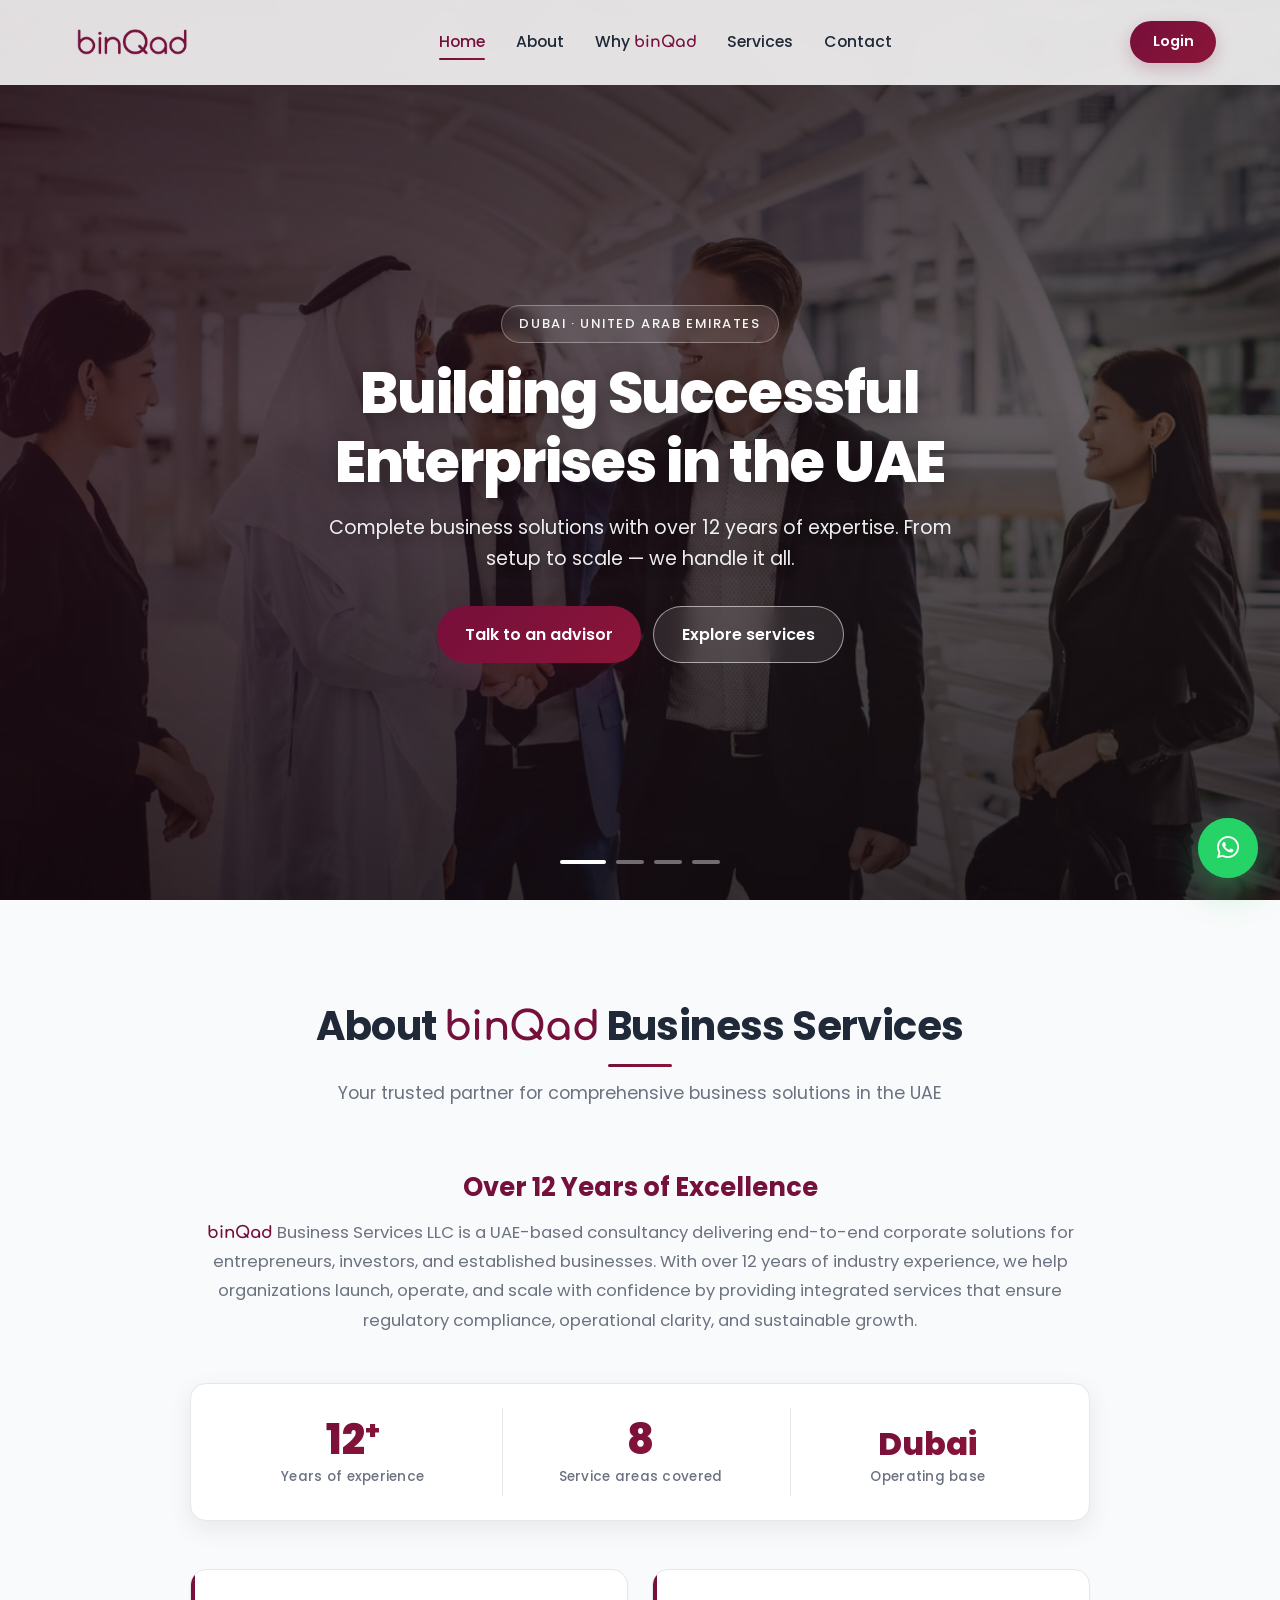
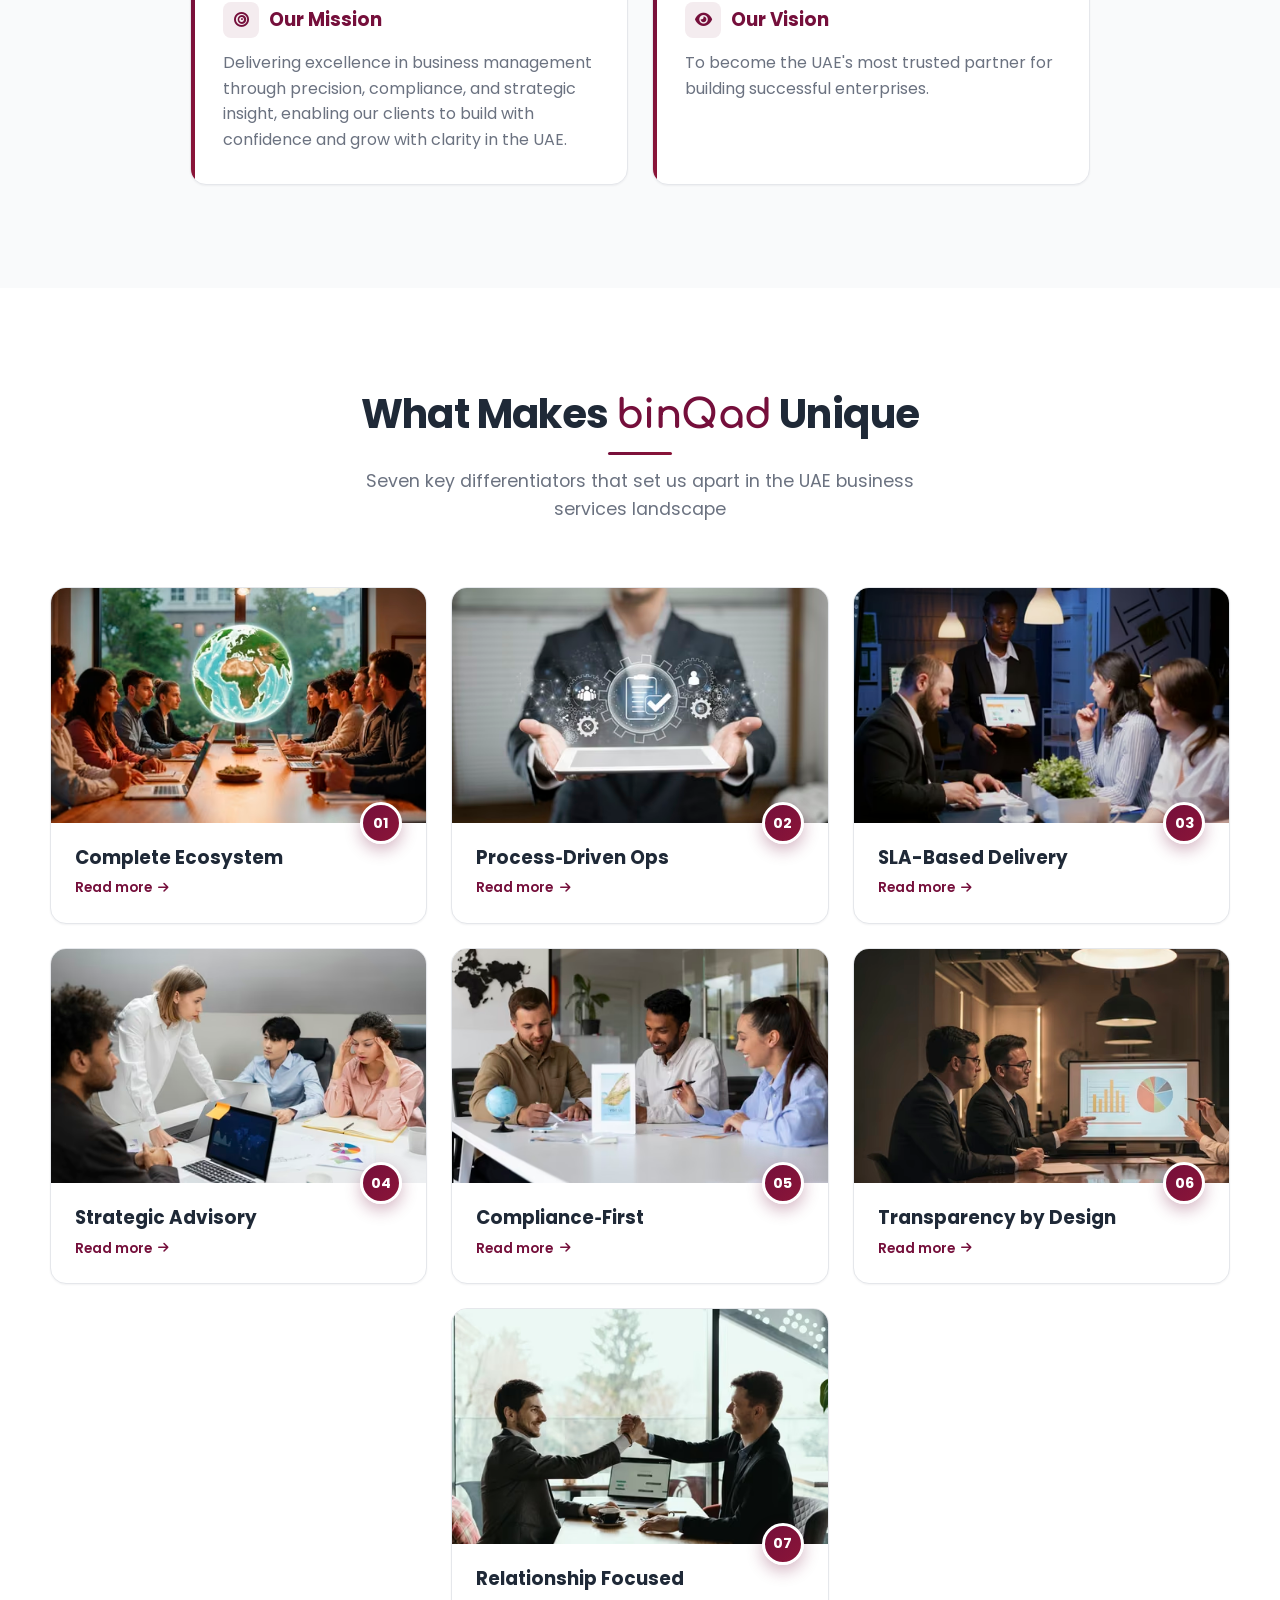
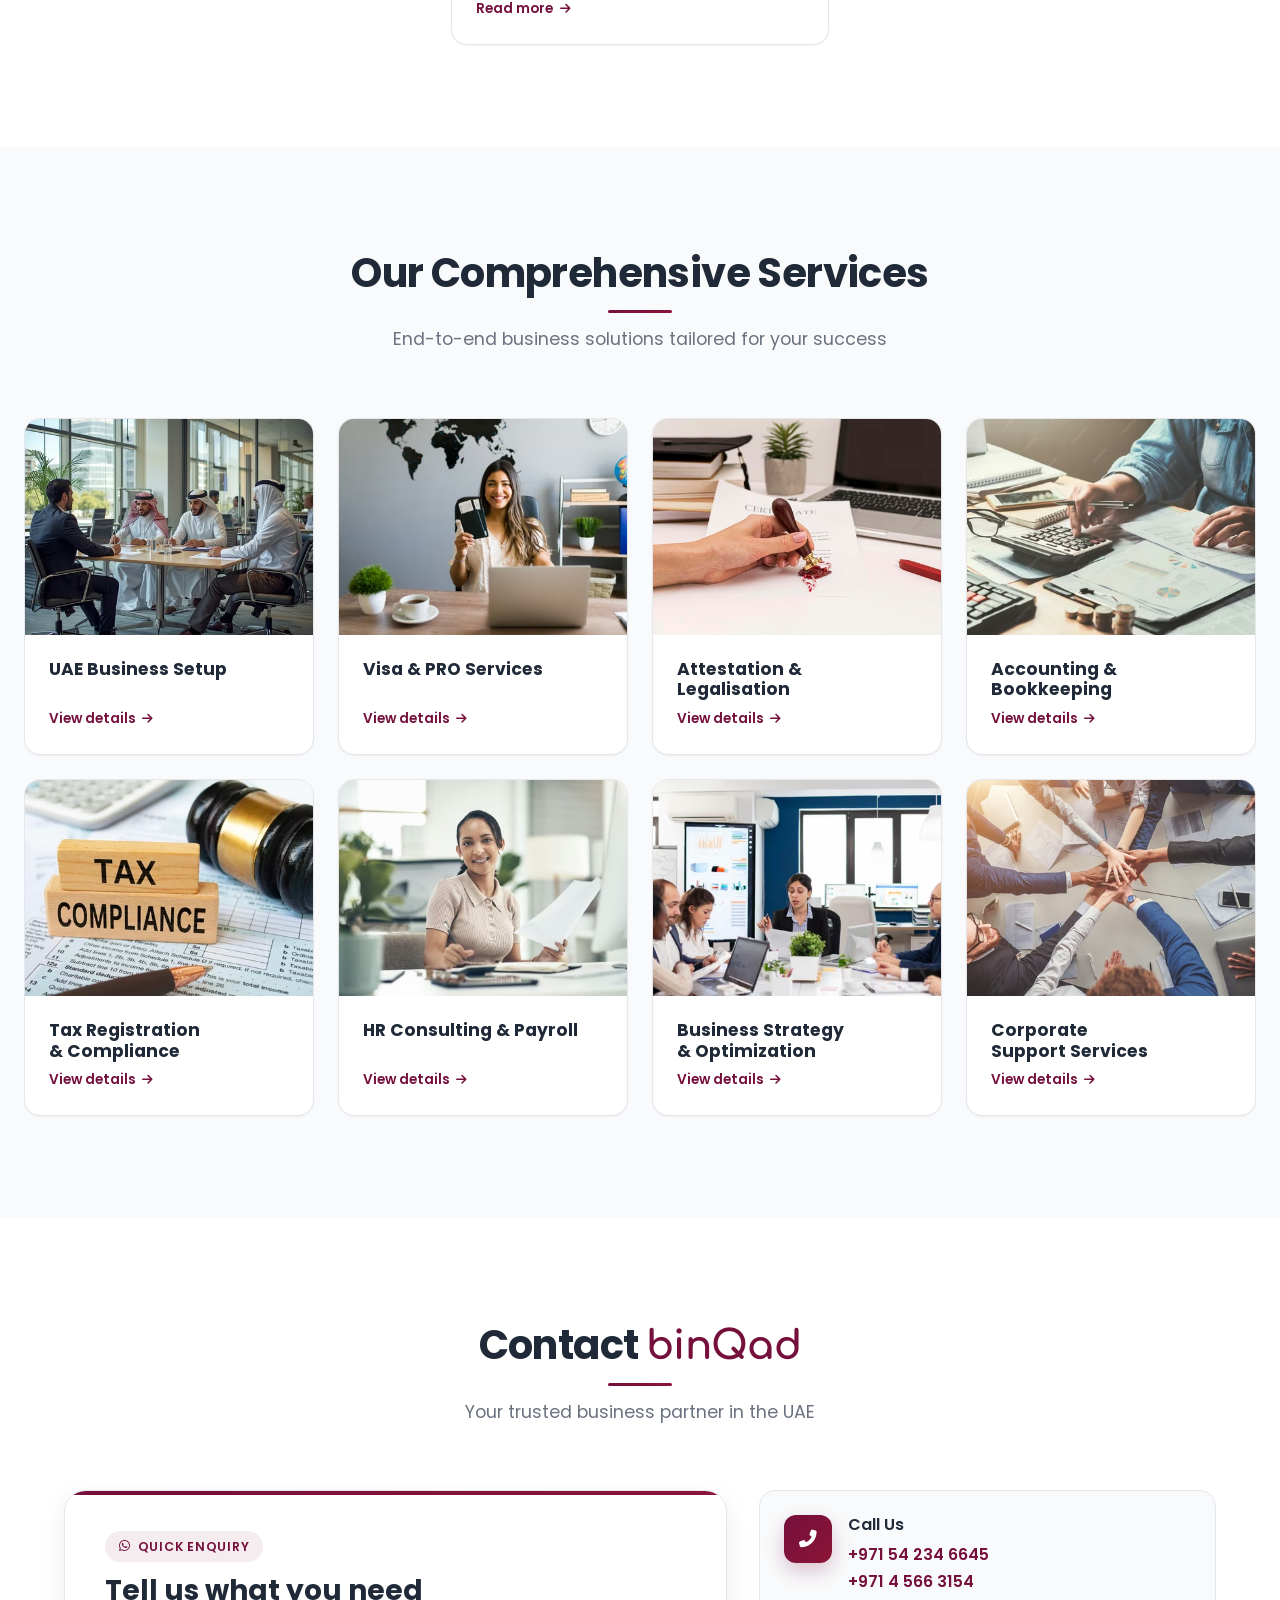
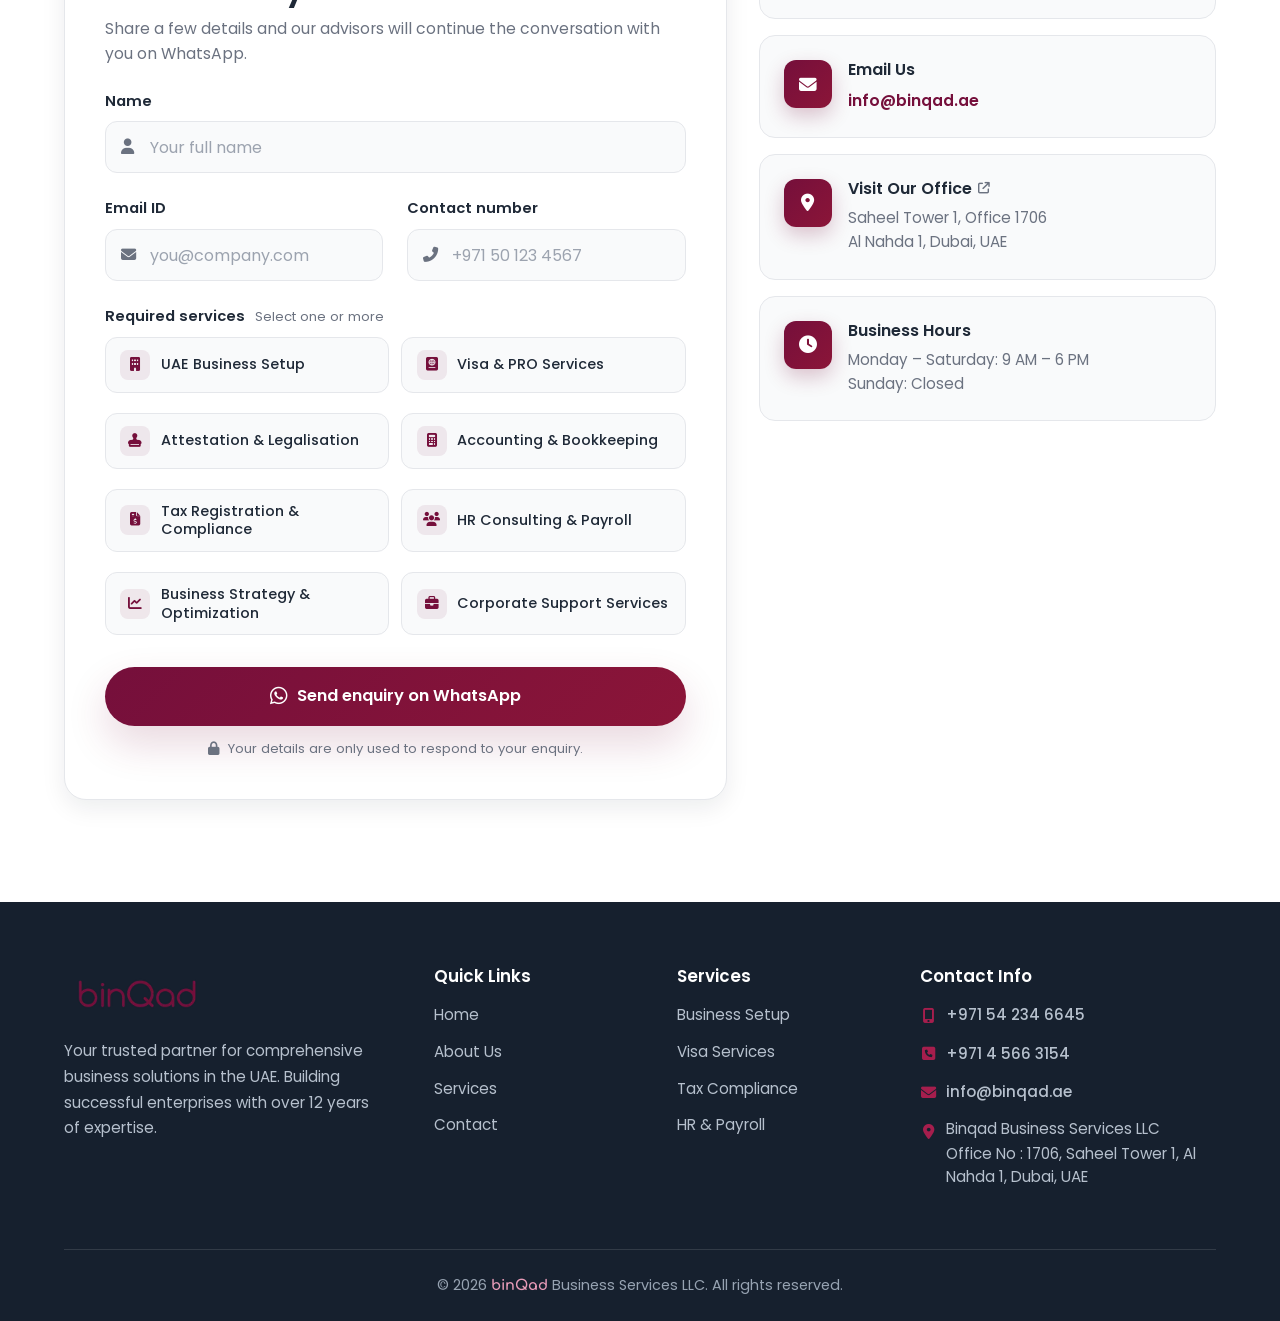
==== commit 9a676438: "whatsapp added" ====
--- a/website/index.html
+++ b/website/index.html
@@ -548,6 +548,90 @@
             <p>Your trusted business partner in the UAE</p>
           </div>
 
+          <div class="contact-layout">
+          <!-- Lead form: validated client-side, then handed to WhatsApp.
+               Change the destination number via data-whatsapp (country code, digits only). -->
+          <div class="lead-card" id="enquiry">
+            <form class="lead-form" id="lead-form" data-whatsapp="917558967081" novalidate
+                  aria-labelledby="lead-title">
+              <div class="lead-head">
+                <span class="lead-eyebrow"><i class="fab fa-whatsapp" aria-hidden="true"></i> Quick enquiry</span>
+                <h3 id="lead-title">Tell us what you need</h3>
+                <p>Share a few details and our advisors will continue the conversation with you on WhatsApp.</p>
+              </div>
+
+              <div class="field" data-field="name">
+                <label for="lead-name">Name</label>
+                <div class="field-control">
+                  <i class="fas fa-user" aria-hidden="true"></i>
+                  <input id="lead-name" name="name" type="text" autocomplete="name"
+                         placeholder="Your full name" required aria-describedby="lead-name-error" />
+                </div>
+                <p class="field-error" id="lead-name-error"></p>
+              </div>
+
+              <div class="lead-row">
+                <div class="field" data-field="email">
+                  <label for="lead-email">Email ID</label>
+                  <div class="field-control">
+                    <i class="fas fa-envelope" aria-hidden="true"></i>
+                    <input id="lead-email" name="email" type="email" autocomplete="email"
+                           placeholder="you@company.com" required aria-describedby="lead-email-error" />
+                  </div>
+                  <p class="field-error" id="lead-email-error"></p>
+                </div>
+
+                <div class="field" data-field="phone">
+                  <label for="lead-phone">Contact number</label>
+                  <div class="field-control">
+                    <i class="fas fa-phone-alt" aria-hidden="true"></i>
+                    <input id="lead-phone" name="phone" type="tel" autocomplete="tel" inputmode="tel"
+                           placeholder="+971 50 123 4567" required aria-describedby="lead-phone-error" />
+                  </div>
+                  <p class="field-error" id="lead-phone-error"></p>
+                </div>
+              </div>
+
+              <fieldset class="field service-picker" data-field="services" aria-describedby="lead-services-error">
+                <legend>Required services <span class="field-hint">Select one or more</span></legend>
+                <div class="service-chips">
+                  <label class="chip"><input type="checkbox" name="services" value="UAE Business Setup" /><span><i class="fas fa-building" aria-hidden="true"></i>UAE Business Setup</span></label>
+                  <label class="chip"><input type="checkbox" name="services" value="Visa &amp; PRO Services" /><span><i class="fas fa-passport" aria-hidden="true"></i>Visa &amp; PRO Services</span></label>
+                  <label class="chip"><input type="checkbox" name="services" value="Attestation &amp; Legalisation" /><span><i class="fas fa-stamp" aria-hidden="true"></i>Attestation &amp; Legalisation</span></label>
+                  <label class="chip"><input type="checkbox" name="services" value="Accounting &amp; Bookkeeping" /><span><i class="fas fa-calculator" aria-hidden="true"></i>Accounting &amp; Bookkeeping</span></label>
+                  <label class="chip"><input type="checkbox" name="services" value="Tax Registration &amp; Compliance" /><span><i class="fas fa-file-invoice-dollar" aria-hidden="true"></i>Tax Registration &amp; Compliance</span></label>
+                  <label class="chip"><input type="checkbox" name="services" value="HR Consulting &amp; Payroll" /><span><i class="fas fa-users" aria-hidden="true"></i>HR Consulting &amp; Payroll</span></label>
+                  <label class="chip"><input type="checkbox" name="services" value="Business Strategy &amp; Optimization" /><span><i class="fas fa-chart-line" aria-hidden="true"></i>Business Strategy &amp; Optimization</span></label>
+                  <label class="chip"><input type="checkbox" name="services" value="Corporate Support Services" /><span><i class="fas fa-briefcase" aria-hidden="true"></i>Corporate Support Services</span></label>
+                </div>
+                <p class="field-error" id="lead-services-error"></p>
+              </fieldset>
+
+              <button type="submit" class="btn-primary lead-submit">
+                <i class="fab fa-whatsapp" aria-hidden="true"></i> Send enquiry on WhatsApp
+              </button>
+              <p class="lead-note">
+                <i class="fas fa-lock" aria-hidden="true"></i>
+                Your details are only used to respond to your enquiry.
+              </p>
+            </form>
+
+            <div class="lead-success" id="lead-success" hidden tabindex="-1" role="status">
+              <span class="lead-success-icon"><i class="fas fa-check" aria-hidden="true"></i></span>
+              <h3>Thank you<span id="lead-success-name"></span>!</h3>
+              <p>
+                WhatsApp has opened with your enquiry ready to go &mdash; just tap
+                <strong>Send</strong> and our team will get back to you shortly.
+              </p>
+              <div class="lead-success-actions">
+                <a class="btn-primary" id="lead-whatsapp-link" href="#" target="_blank" rel="noopener">
+                  <i class="fab fa-whatsapp" aria-hidden="true"></i> Open WhatsApp again
+                </a>
+                <button type="button" class="btn-ghost" id="lead-reset">Send another enquiry</button>
+              </div>
+            </div>
+          </div>
+
           <div class="contact-grid">
             <div class="contact-item-pro">
               <span class="contact-icon-pro"><i class="fas fa-phone-alt" aria-hidden="true"></i></span>
@@ -588,6 +672,7 @@
                 <p>Monday &ndash; Saturday: 9 AM &ndash; 6 PM<br />Sunday: Closed</p>
               </div>
             </div>
+          </div>
           </div>
         </div>
       </section>
--- a/website/css/style.css
+++ b/website/css/style.css
@@ -1179,9 +1179,17 @@
   background: var(--white);
 }
 
+/* Form on the left, direct-contact cards stacked on the right */
+.contact-layout {
+  display: grid;
+  grid-template-columns: minmax(0, 1.45fr) minmax(0, 1fr);
+  gap: var(--sp-6);
+  align-items: start;
+}
+
 .contact-grid {
   display: grid;
-  grid-template-columns: repeat(4, 1fr);
+  grid-template-columns: 1fr;
   gap: var(--sp-4);
 }
 
@@ -1271,15 +1279,357 @@
   align-items: flex-start;
 }
 
-@media (max-width: 1024px) {
+/* --- Lead form ----------------------------------------------------------- */
+.lead-card {
+  position: relative;
+  padding: clamp(24px, 4vw, 40px);
+  background: var(--white);
+  border: 1px solid var(--border-color);
+  border-radius: var(--r-xl);
+  box-shadow: var(--shadow-md);
+  overflow: hidden;
+}
+
+.lead-card::before {
+  content: "";
+  position: absolute;
+  inset: 0 0 auto;
+  height: 4px;
+  background: var(--gradient-claret);
+}
+
+.lead-form {
+  display: grid;
+  gap: var(--sp-5);
+}
+
+.lead-head h3 {
+  margin: var(--sp-3) 0 var(--sp-2);
+  font-size: clamp(1.35rem, 2.2vw, 1.75rem);
+}
+
+.lead-head p {
+  font-size: 0.98rem;
+}
+
+.lead-eyebrow {
+  display: inline-flex;
+  align-items: center;
+  gap: 0.45rem;
+  padding: 0.35rem 0.85rem;
+  border-radius: var(--r-pill);
+  background: var(--claret-08);
+  color: var(--primary-claret);
+  font-size: 0.78rem;
+  font-weight: 600;
+  letter-spacing: 0.06em;
+  text-transform: uppercase;
+}
+
+.lead-row {
+  display: grid;
+  grid-template-columns: 1fr 1fr;
+  gap: var(--sp-5);
+}
+
+.field {
+  min-width: 0;
+}
+
+.field label,
+.field legend {
+  display: block;
+  margin-bottom: var(--sp-2);
+  color: var(--text-dark);
+  font-size: 0.92rem;
+  font-weight: 600;
+}
+
+.field-hint {
+  margin-left: 0.35rem;
+  color: var(--text-light);
+  font-size: 0.82rem;
+  font-weight: 400;
+}
+
+.field-control {
+  position: relative;
+}
+
+.field-control i {
+  position: absolute;
+  left: 16px;
+  top: 50%;
+  transform: translateY(-50%);
+  color: var(--text-light);
+  font-size: 0.95rem;
+  pointer-events: none;
+  transition: color var(--t-fast) var(--ease);
+}
+
+.field-control input {
+  width: 100%;
+  height: 52px;
+  padding: 0 1rem 0 2.75rem;
+  /* 16px+ keeps iOS from zooming the page on focus */
+  font: inherit;
+  font-size: 1rem;
+  color: var(--text-dark);
+  background: var(--light-gray);
+  border: 1.5px solid var(--border-color);
+  border-radius: var(--r-md);
+  transition: border-color var(--t-fast) var(--ease),
+    background var(--t-fast) var(--ease), box-shadow var(--t-fast) var(--ease);
+}
+
+.field-control input::placeholder {
+  color: #9ca3af;
+}
+
+.field-control input:hover {
+  border-color: var(--claret-16);
+}
+
+.field-control input:focus,
+.field-control input:focus-visible {
+  outline: none;
+  background: var(--white);
+  border-color: var(--primary-claret);
+  box-shadow: 0 0 0 4px var(--claret-08);
+}
+
+.field-control:focus-within i {
+  color: var(--primary-claret);
+}
+
+.field-error {
+  display: none;
+  margin-top: 0.4rem;
+  color: #b42318;
+  font-size: 0.84rem;
+  font-weight: 500;
+}
+
+.field.is-invalid .field-error {
+  display: block;
+}
+
+.field.is-invalid .field-control input {
+  border-color: #d92d20;
+  background: #fffbfa;
+}
+
+.field.is-invalid .field-control input:focus {
+  box-shadow: 0 0 0 4px rgba(217, 45, 32, 0.12);
+}
+
+.field.is-invalid .field-control i {
+  color: #d92d20;
+}
+
+/* Service chips */
+.service-picker {
+  border: 0;
+  padding: 0;
+  margin: 0;
+}
+
+.service-chips {
+  display: grid;
+  grid-template-columns: repeat(2, minmax(0, 1fr));
+  gap: var(--sp-3);
+}
+
+.chip {
+  position: relative;
+  display: block;
+  cursor: pointer;
+}
+
+.chip input {
+  position: absolute;
+  inset: 0;
+  opacity: 0;
+  cursor: pointer;
+}
+
+.chip span {
+  display: flex;
+  align-items: center;
+  gap: 0.65rem;
+  height: 100%;
+  padding: 0.75rem 0.9rem;
+  border: 1.5px solid var(--border-color);
+  border-radius: var(--r-md);
+  background: var(--light-gray);
+  color: var(--text-dark);
+  font-size: 0.9rem;
+  font-weight: 500;
+  line-height: 1.3;
+  transition: border-color var(--t-fast) var(--ease),
+    background var(--t-fast) var(--ease), color var(--t-fast) var(--ease),
+    box-shadow var(--t-fast) var(--ease);
+}
+
+.chip span i {
+  display: grid;
+  place-items: center;
+  flex-shrink: 0;
+  width: 30px;
+  height: 30px;
+  border-radius: var(--r-sm);
+  background: var(--claret-08);
+  color: var(--primary-claret);
+  font-size: 0.85rem;
+  transition: background var(--t-fast) var(--ease), color var(--t-fast) var(--ease);
+}
+
+.chip:hover span {
+  border-color: var(--claret-16);
+  background: var(--white);
+}
+
+.chip input:checked + span {
+  border-color: var(--primary-claret);
+  background: var(--claret-04);
+  color: var(--dark-claret);
+  box-shadow: inset 0 0 0 1px var(--primary-claret);
+}
+
+.chip input:checked + span i {
+  background: var(--gradient-claret);
+  color: var(--white);
+}
+
+.chip input:focus-visible + span {
+  outline: 3px solid var(--light-claret);
+  outline-offset: 2px;
+}
+
+.service-picker.is-invalid .chip span {
+  border-color: #fda29b;
+}
+
+.lead-submit {
+  width: 100%;
+  padding-block: 1rem;
+  border: 0;
+  font-size: 1.02rem;
+}
+
+.lead-submit i {
+  font-size: 1.25rem;
+}
+
+.lead-note {
+  margin-top: calc(var(--sp-3) * -1);
+  font-size: 0.82rem;
+  text-align: center;
+}
+
+.lead-note i {
+  margin-right: 0.35rem;
+}
+
+/* Success state */
+.lead-success {
+  display: grid;
+  justify-items: center;
+  gap: var(--sp-3);
+  padding-block: var(--sp-7);
+  text-align: center;
+}
+
+.lead-success[hidden],
+.lead-form[hidden] {
+  display: none;
+}
+
+.lead-success:focus {
+  outline: none;
+}
+
+.lead-success-icon {
+  display: grid;
+  place-items: center;
+  width: 72px;
+  height: 72px;
+  margin-bottom: var(--sp-2);
+  border-radius: 50%;
+  background: var(--gradient-claret);
+  color: var(--white);
+  font-size: 1.8rem;
+  box-shadow: var(--shadow-claret);
+  animation: leadPop var(--t-slow) var(--ease) both;
+}
+
+.lead-success p {
+  max-width: 420px;
+  font-size: 0.98rem;
+}
+
+.lead-success-actions {
+  display: flex;
+  flex-wrap: wrap;
+  justify-content: center;
+  gap: var(--sp-3);
+  margin-top: var(--sp-4);
+}
+
+.btn-ghost {
+  display: inline-flex;
+  align-items: center;
+  justify-content: center;
+  padding: 0.9rem 1.5rem;
+  border: 1.5px solid var(--claret-16);
+  border-radius: var(--r-pill);
+  color: var(--primary-claret);
+  font-weight: 600;
+  transition: background var(--t-fast) var(--ease),
+    border-color var(--t-fast) var(--ease);
+}
+
+.btn-ghost:hover {
+  background: var(--claret-04);
+  border-color: var(--primary-claret);
+}
+
+@keyframes leadPop {
+  from {
+    transform: scale(0.6);
+    opacity: 0;
+  }
+  to {
+    transform: scale(1);
+    opacity: 1;
+  }
+}
+
+@media (max-width: 968px) {
+  .contact-layout {
+    grid-template-columns: 1fr;
+  }
+
   .contact-grid {
     grid-template-columns: repeat(2, 1fr);
   }
 }
 
 @media (max-width: 560px) {
-  .contact-grid {
+  .contact-grid,
+  .lead-row {
     grid-template-columns: 1fr;
+  }
+}
+
+@media (max-width: 420px) {
+  .service-chips {
+    grid-template-columns: 1fr;
+  }
+
+  .lead-submit {
+    padding-inline: 1rem;
+    font-size: 0.98rem;
   }
 }
 
